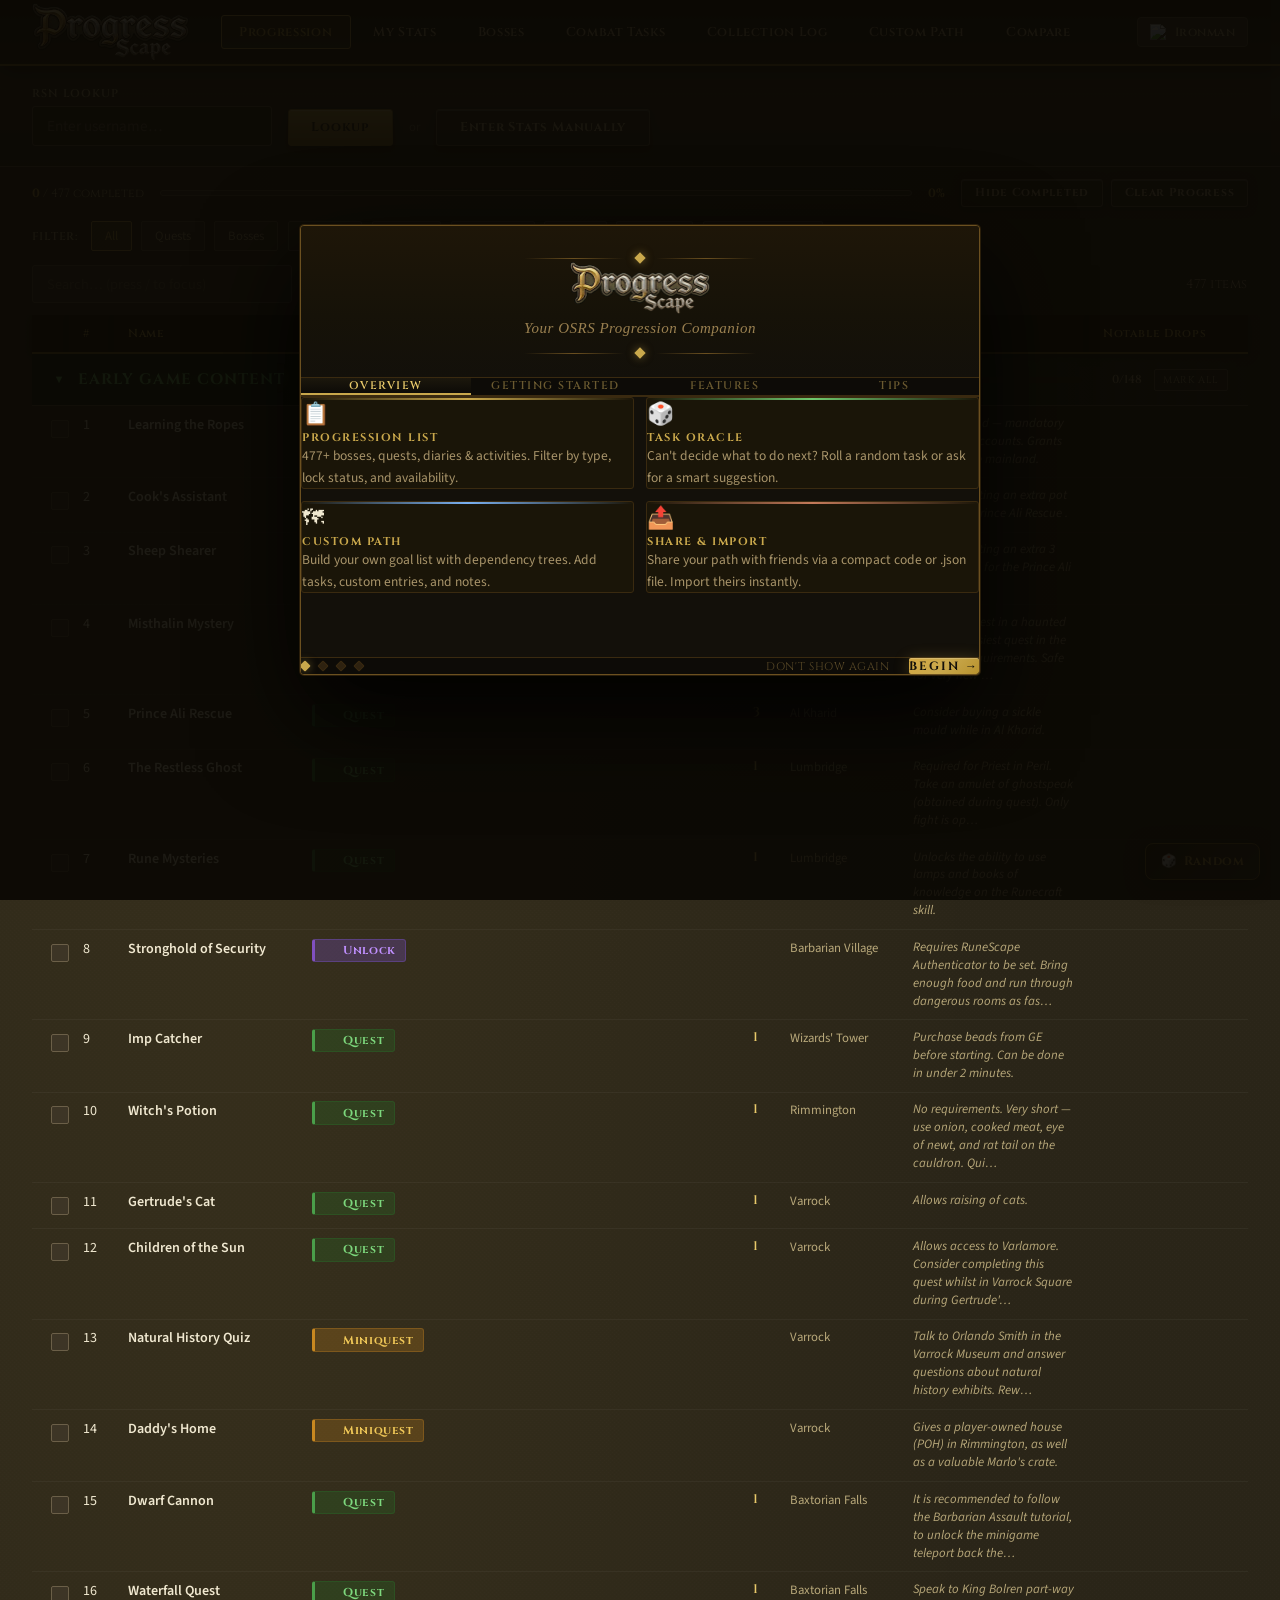
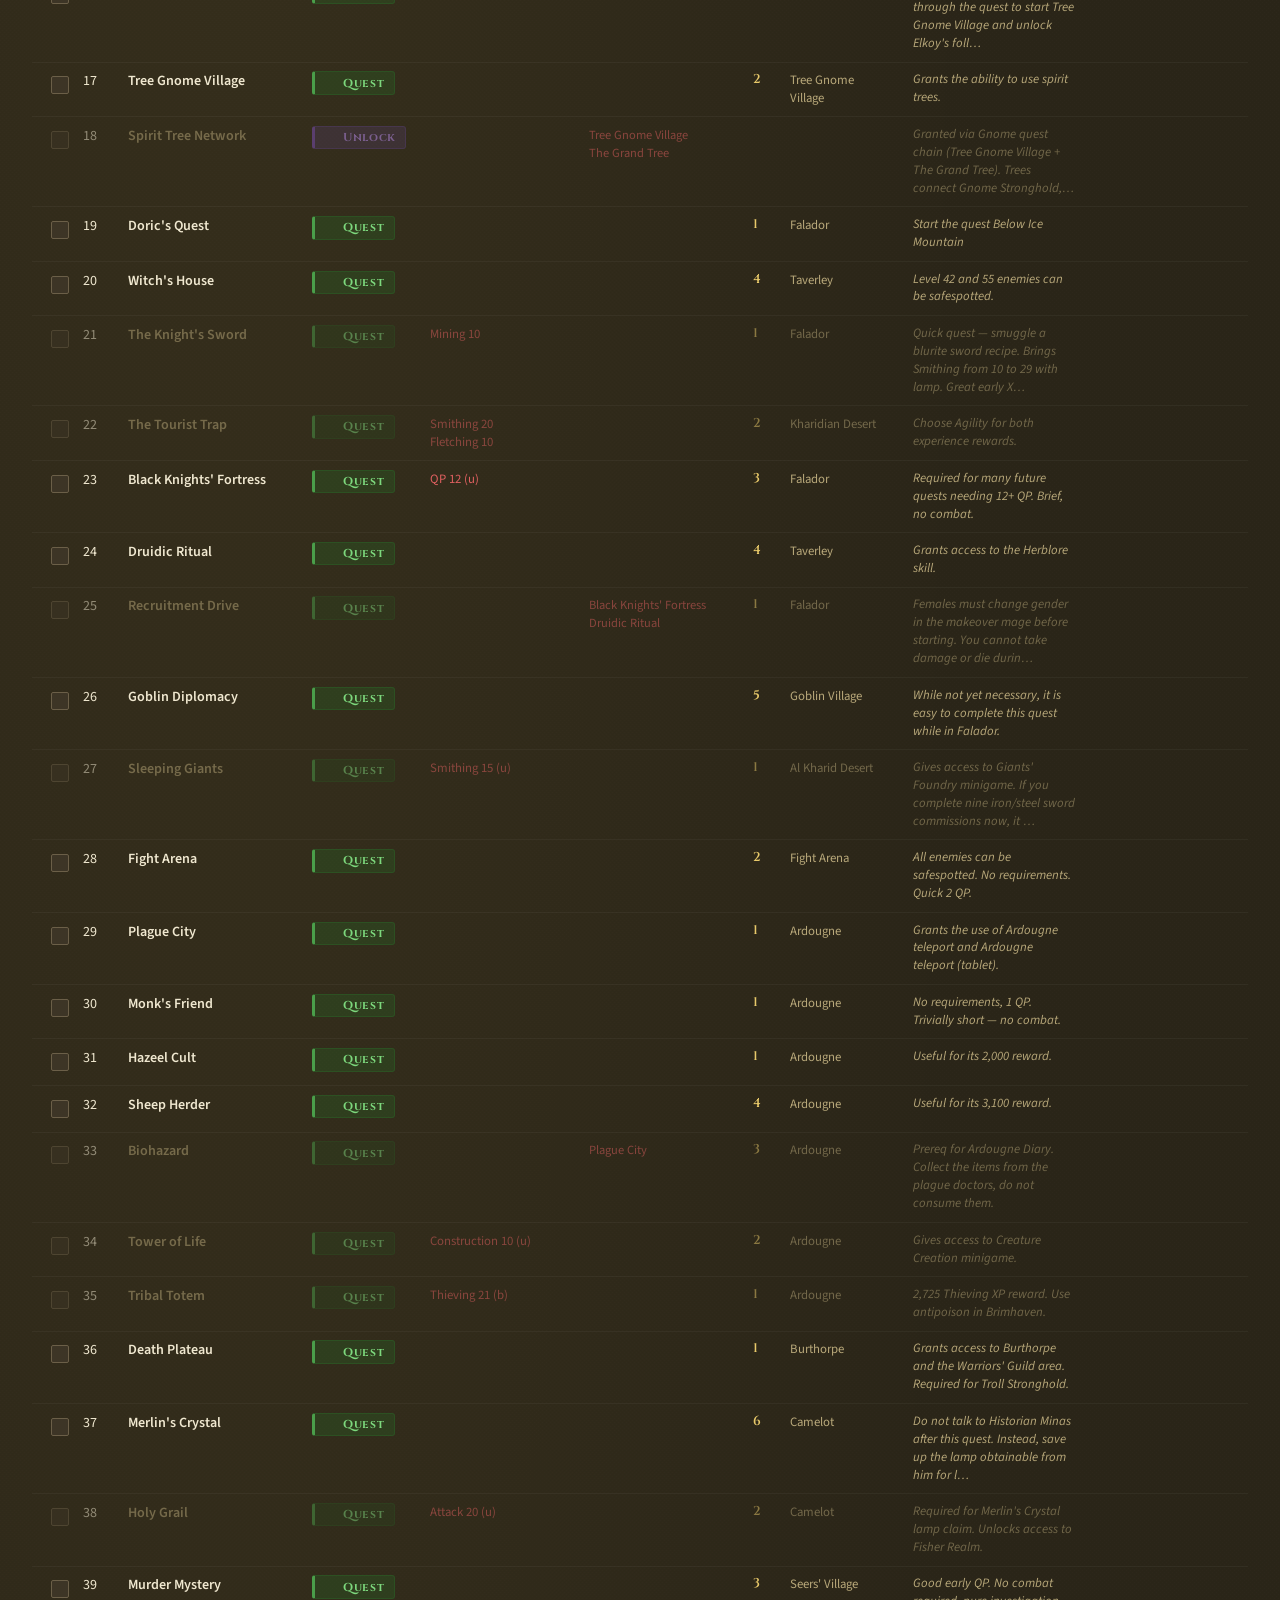
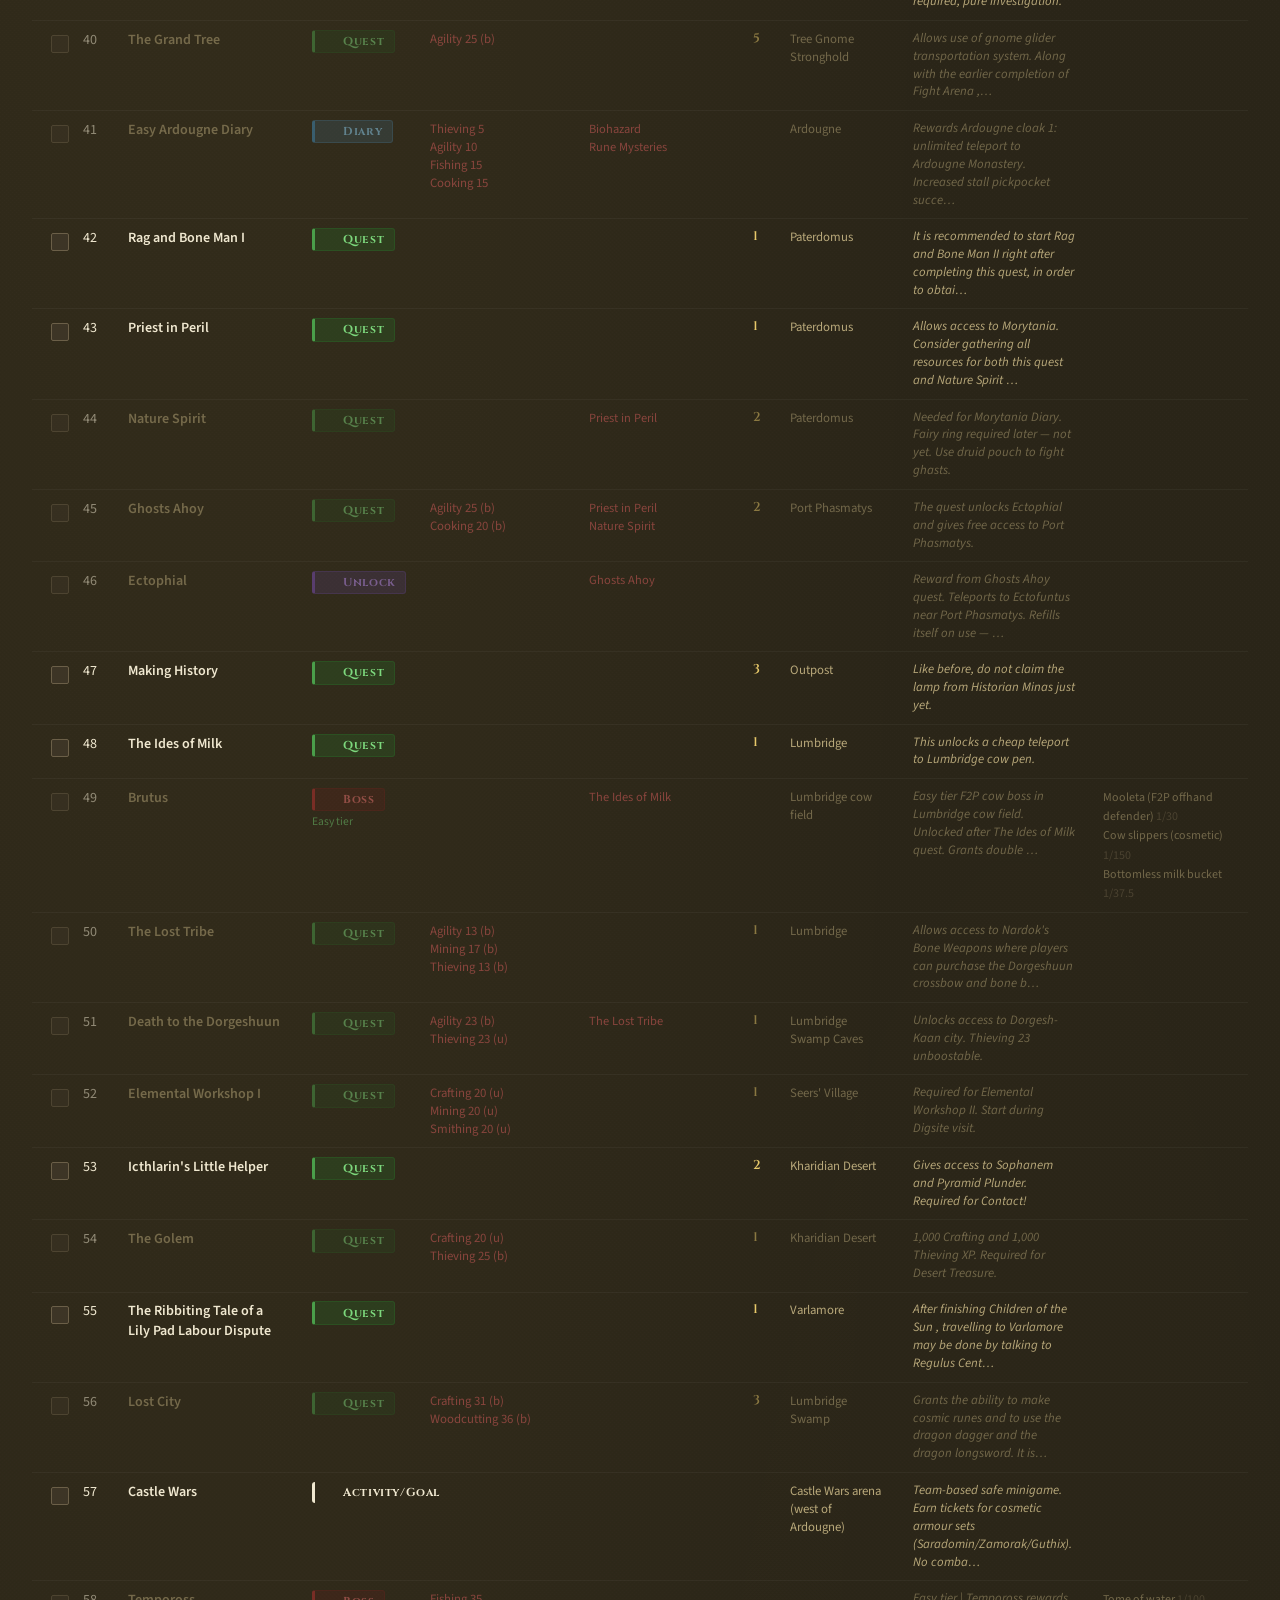
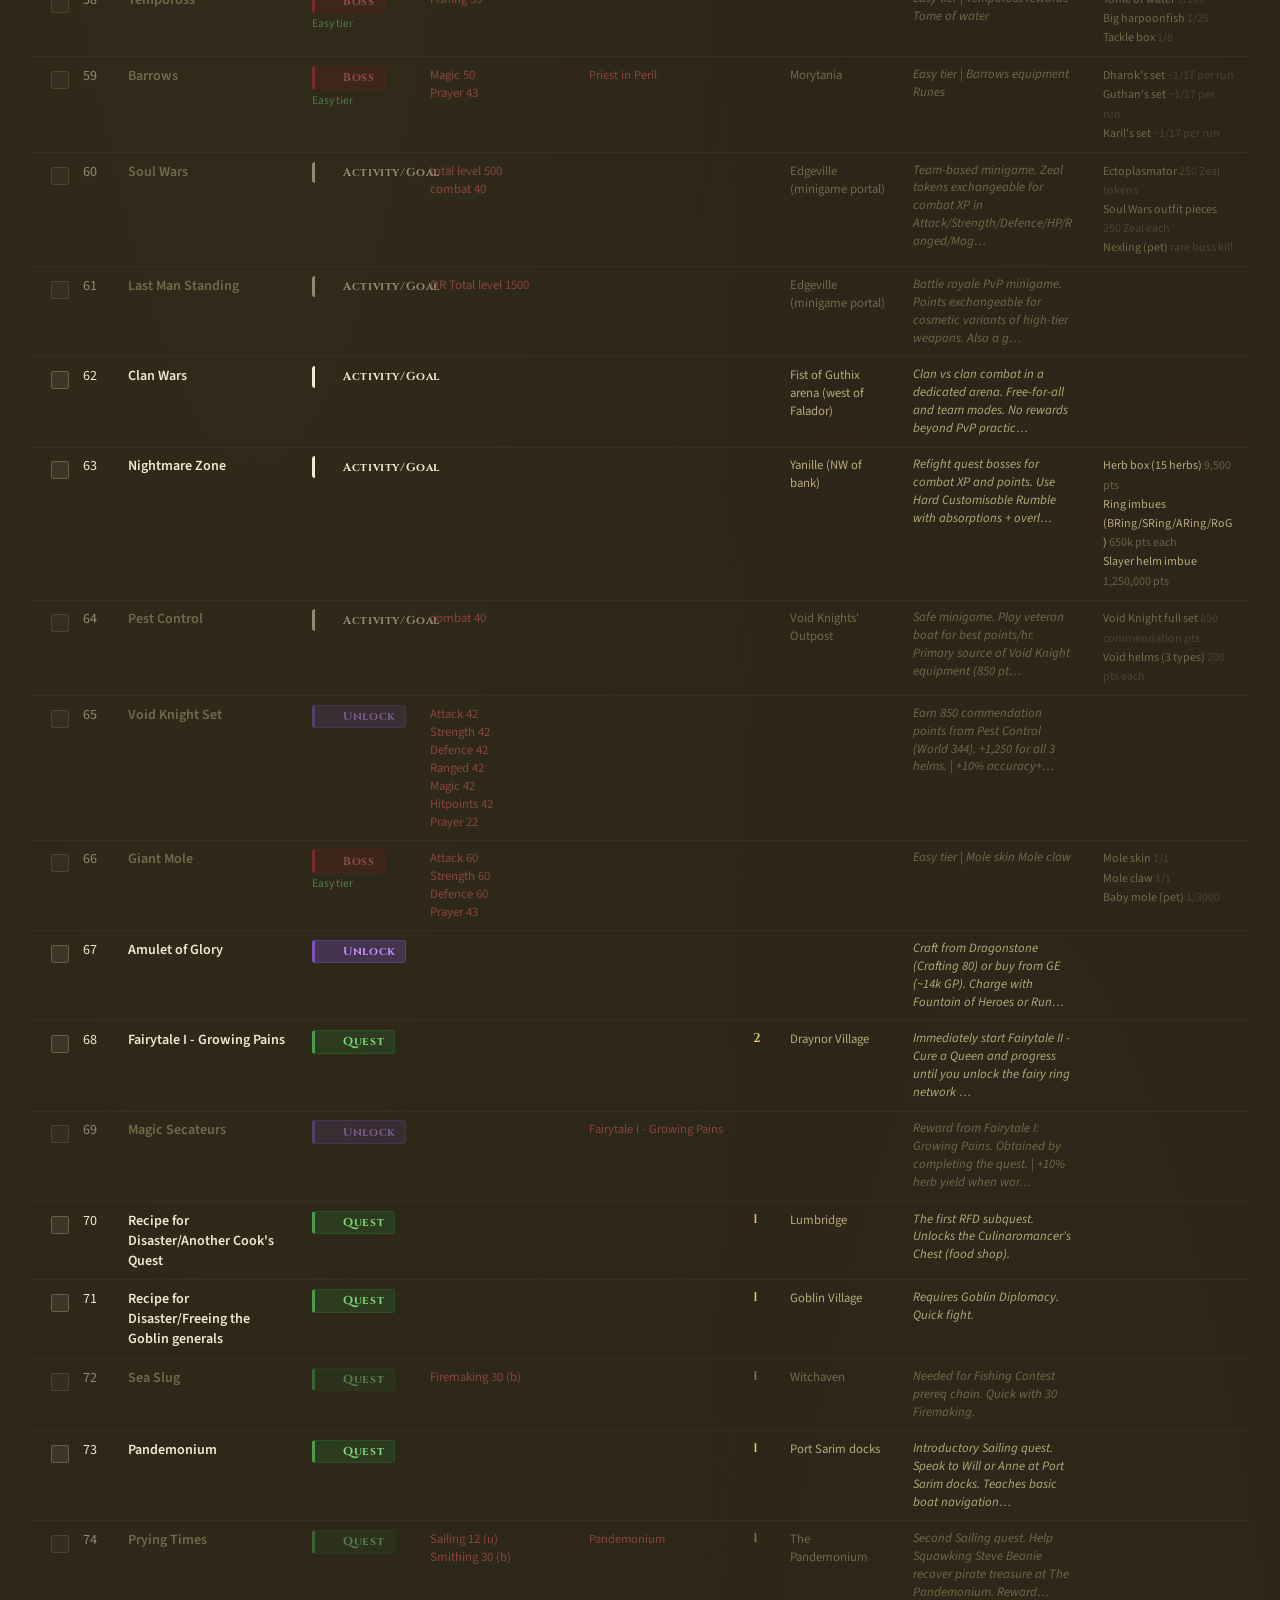
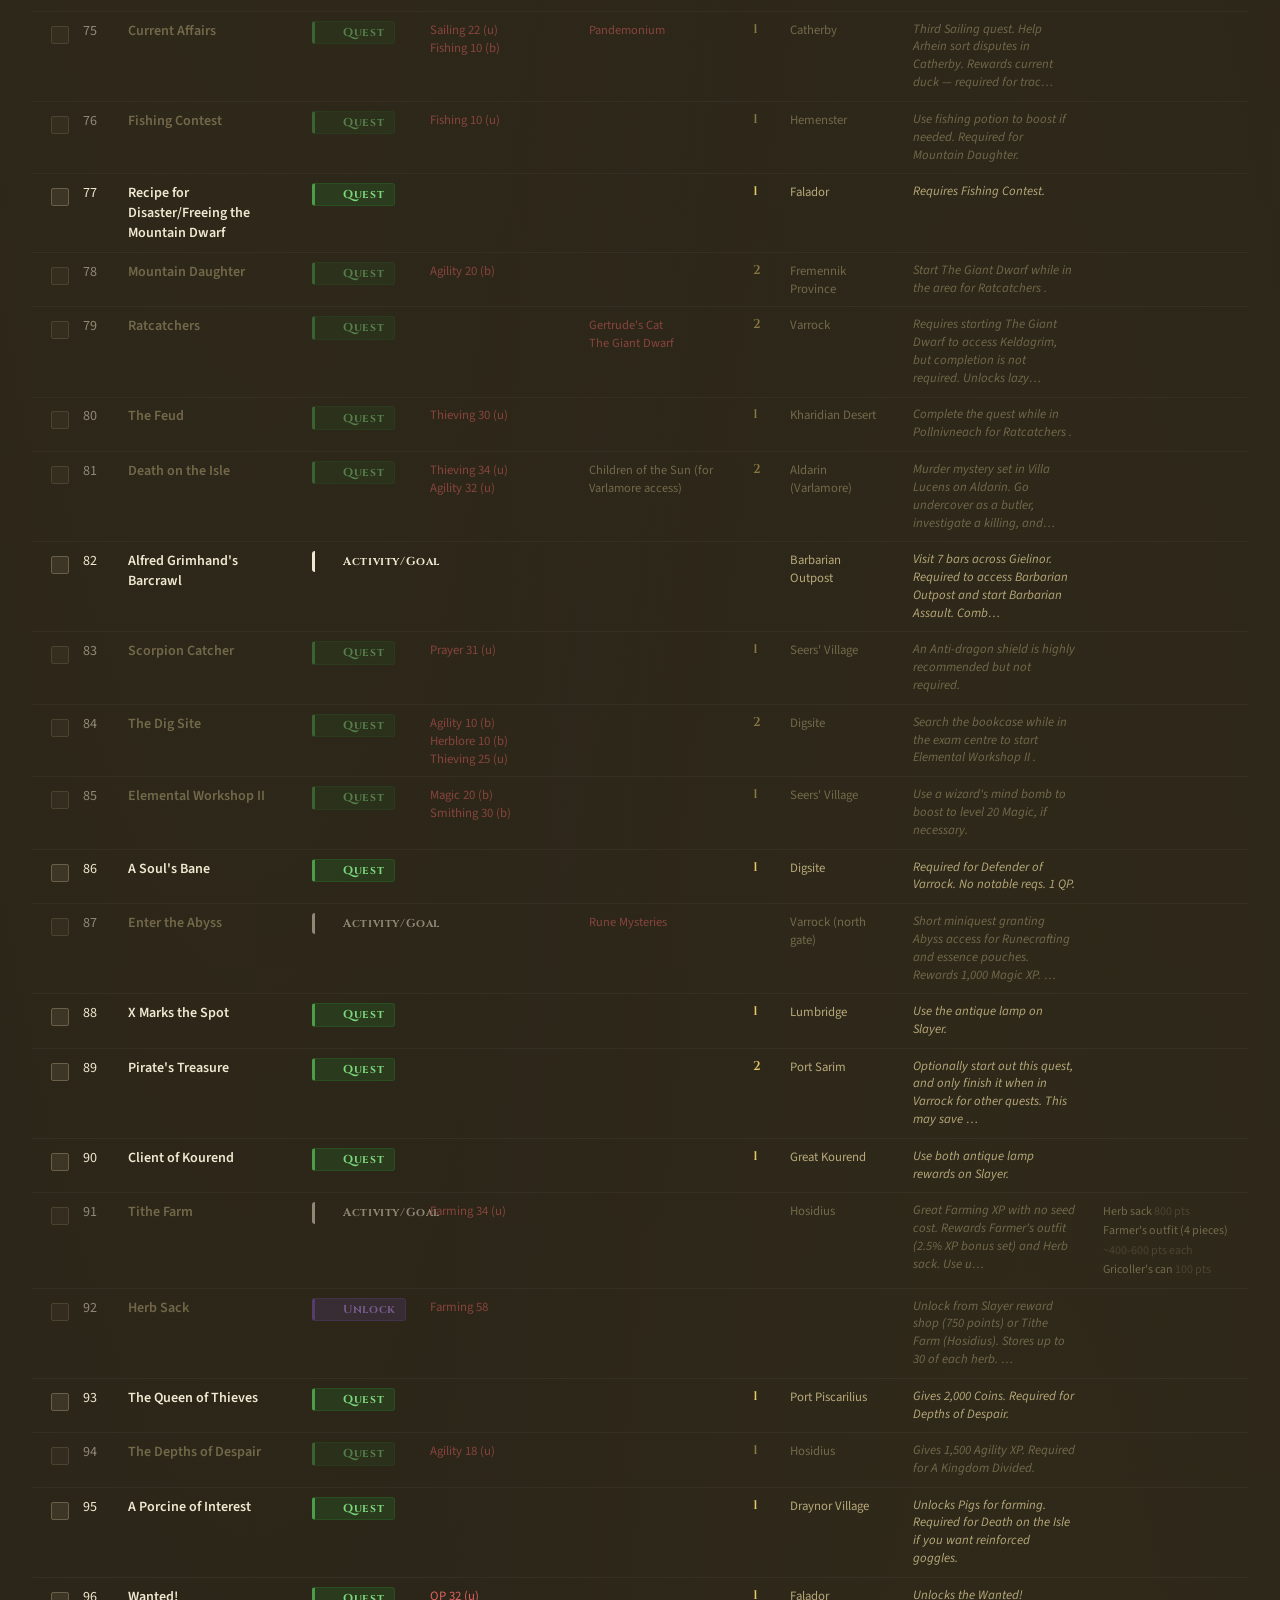
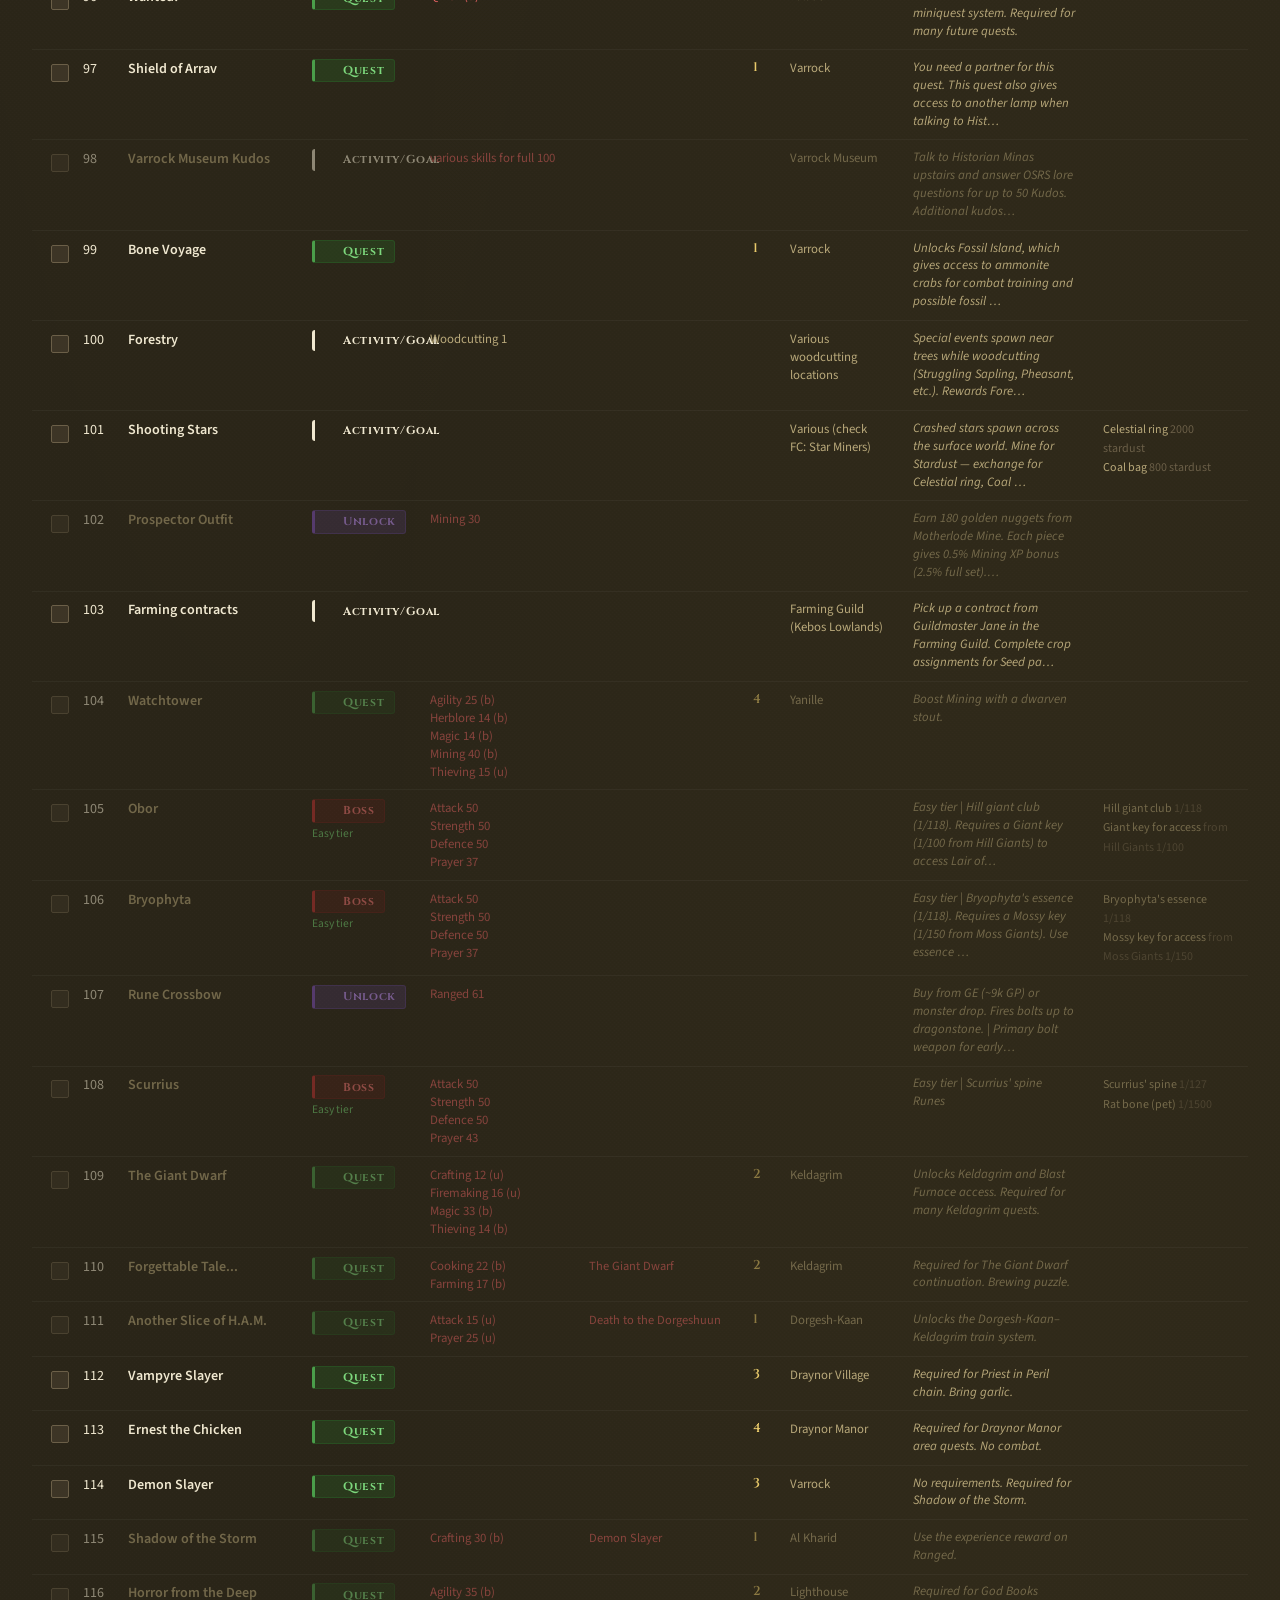
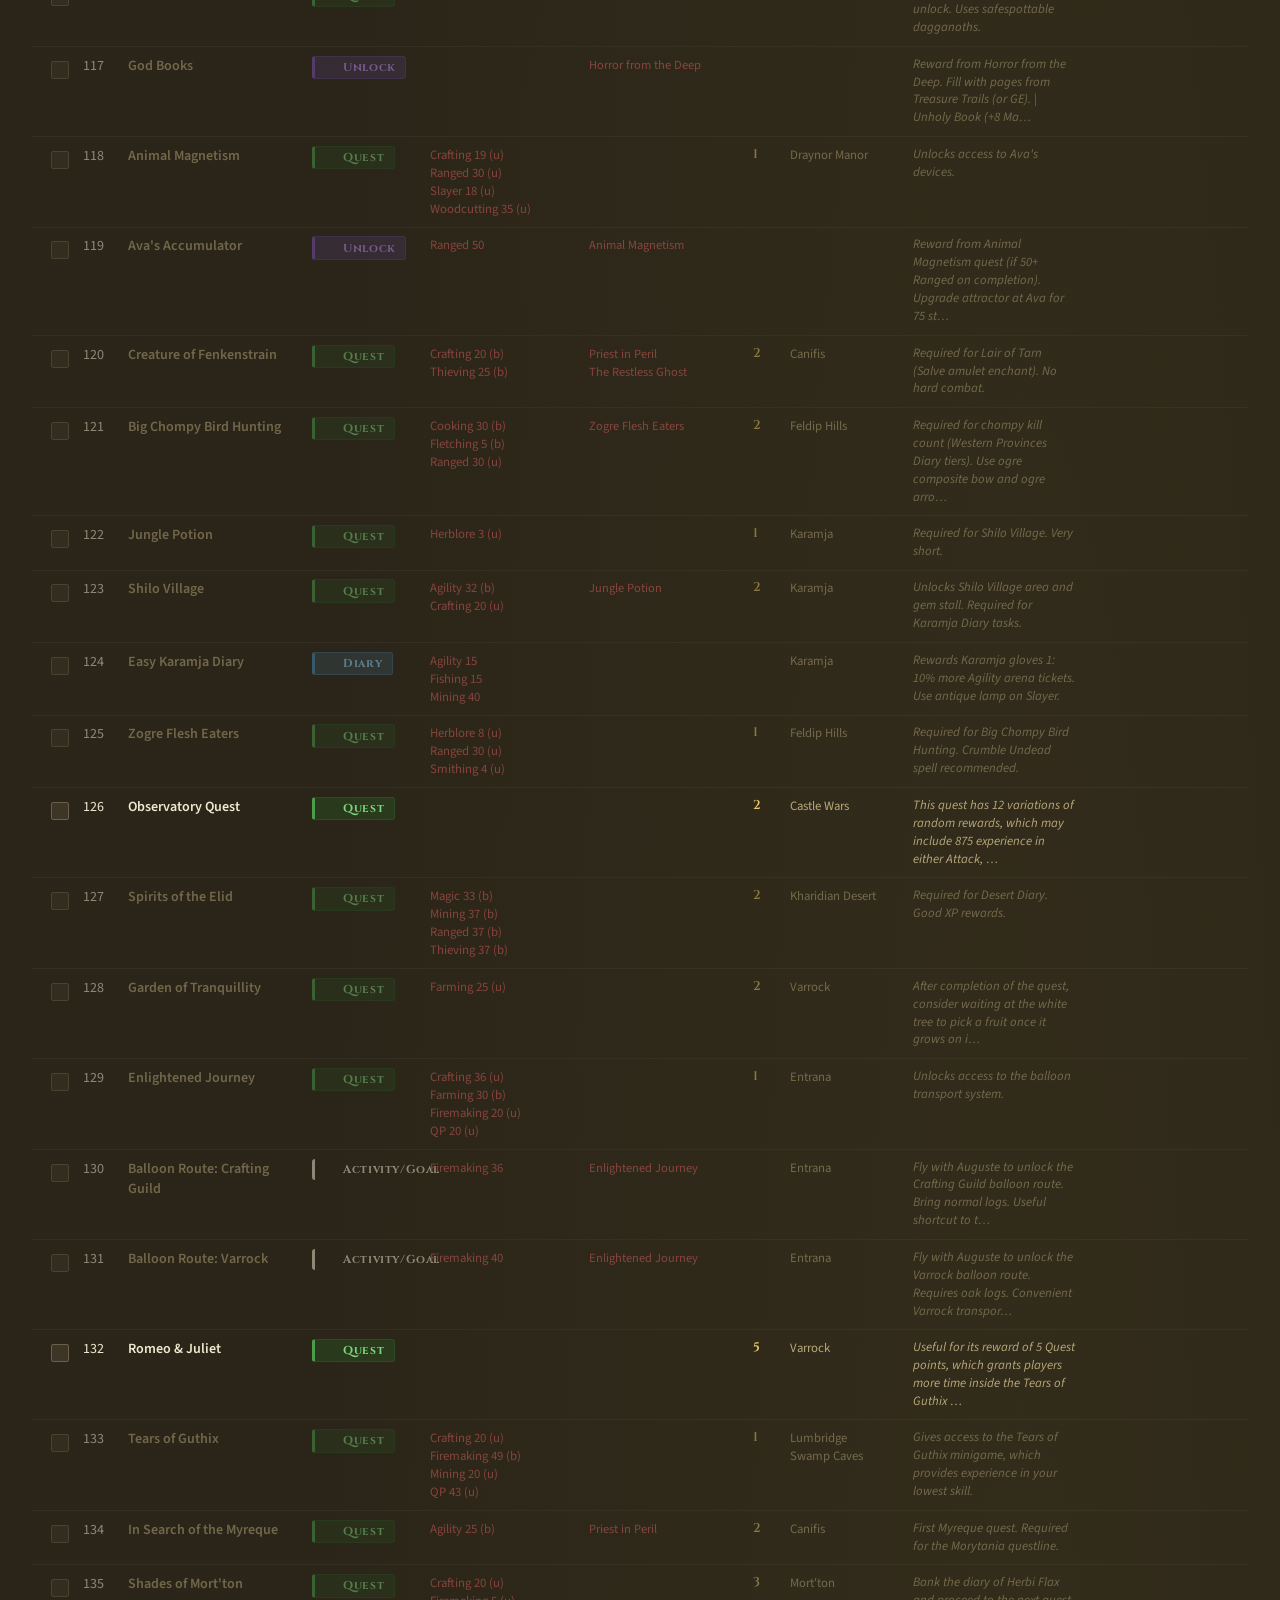
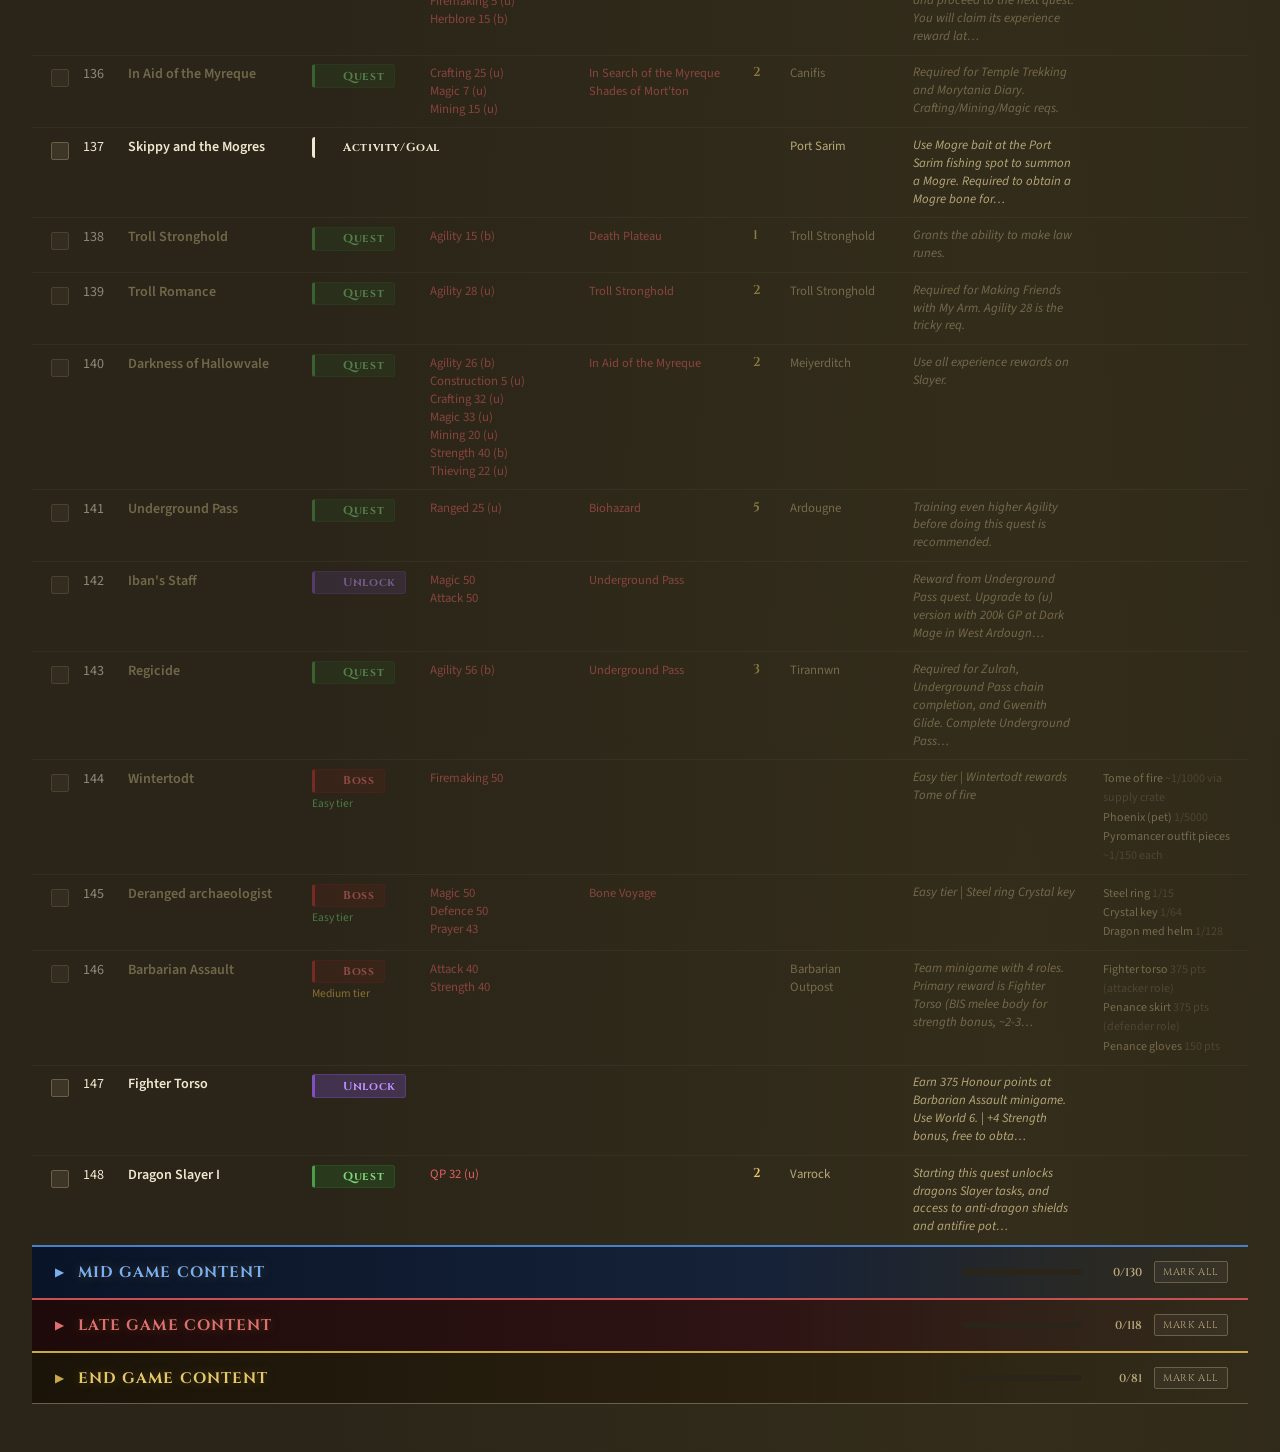
==== index.html @ 2a6a1198 "Add files via upload" ====
<!DOCTYPE html>
<html lang="en">
<head>
<meta charset="UTF-8">
<meta name="viewport" content="width=device-width, initial-scale=1.0">

<!-- ===== SEO ===== -->
<title>ProgressScape — Free OSRS Progression Tracker | Quests, Bosses &amp; Diaries</title>
<meta name="description" content="Track your Old School RuneScape account through quests, bosses, achievement diaries and collection log. Free OSRS tracker with live GE prices, skill requirements and group comparison.">
<meta name="keywords" content="OSRS tracker, Old School RuneScape progression, OSRS quest tracker, OSRS boss tracker, OSRS diary tracker, OSRS collection log, OSRS account progress, RuneScape tracker, OSRS skill requirements, OSRS goal planner">
<link rel="canonical" href="https://progressscape.net/">

<!-- ===== OPEN GRAPH (Discord, Reddit, Facebook) ===== -->
<meta property="og:type"         content="website">
<meta property="og:url"          content="https://progressscape.net/">
<meta property="og:title"        content="ProgressScape — Free OSRS Progression Tracker">
<meta property="og:description"  content="Track your Old School RuneScape account through quests, bosses, achievement diaries and collection log. Free OSRS tracker with live GE prices and group comparison.">
<meta property="og:image"        content="https://progressscape.net/og-image.png">
<meta property="og:image:width"  content="1200">
<meta property="og:image:height" content="630">
<meta property="og:image:alt"    content="ProgressScape — OSRS Progression Tracker">
<meta property="og:site_name"    content="ProgressScape">
<meta property="og:locale"       content="en_GB">

<!-- ===== TWITTER CARD ===== -->
<meta name="twitter:card"        content="summary_large_image">
<meta name="twitter:title"       content="ProgressScape — Free OSRS Progression Tracker">
<meta name="twitter:description" content="Track your Old School RuneScape account through quests, bosses, achievement diaries and collection log. Free OSRS tracker with live GE prices and group comparison.">
<meta name="twitter:image"       content="https://progressscape.net/og-image.png">
<meta name="twitter:image:alt"   content="ProgressScape — OSRS Progression Tracker">

<link rel="preconnect" href="https://fonts.googleapis.com">
<link href="https://fonts.googleapis.com/css2?family=MedievalSharp&family=Cinzel:wght@400;600;700&family=IM+Fell+English:ital@0;1&family=Source+Sans+3:wght@300;400;600&display=swap" rel="stylesheet">
<style>
:root {
    --gold: #c8a84b;
    --gold-light: #e8c96a;
    --gold-dark: #8a6e2a;
    --stone: #2a2518;
    --stone-mid: #3d3526;
    --stone-light: #524839;
    --stone-lighter: #6b5f48;
    --parchment: #f0e8d0;
    --parchment-dark: #d4c89a;
    --red: #8b2020;
    --red-light: #c43030;
    --green: #2a6b2a;
    --green-light: #3d9e3d;
    --blue: #1a3a6b;
    --blue-light: #2a5aa0;
    --text-light: #f0e8d0;
    --text-muted: #b8a87a;
    --shadow: rgba(0,0,0,0.6);
  }

  * { box-sizing: border-box; margin: 0; padding: 0; }
  html, body { overflow-x: hidden; max-width: 100vw; }

  body {
    background-color: var(--stone);
    background-image:
      radial-gradient(ellipse at 20% 0%, rgba(200,168,75,0.08) 0%, transparent 50%),
      radial-gradient(ellipse at 80% 100%, rgba(200,168,75,0.06) 0%, transparent 50%),
      url("data:image/svg+xml,%3Csvg xmlns='http://www.w3.org/2000/svg' width='4' height='4'%3E%3Crect width='4' height='4' fill='%232a2518'/%3E%3Crect x='0' y='0' width='1' height='1' fill='%2330291d' opacity='0.5'/%3E%3Crect x='2' y='2' width='1' height='1' fill='%2330291d' opacity='0.5'/%3E%3C/svg%3E");
    color: var(--text-light);
    font-family: 'Source Sans 3', sans-serif;
    min-height: 100vh;
  }

  /* ===== HEADER ===== */
  header {
    background: linear-gradient(180deg, #1a1408 0%, var(--stone) 100%);
    border-bottom: 2px solid var(--gold-dark);
    padding: 0 2rem;
    position: sticky;
    top: 0;
    z-index: 100;
    box-shadow: 0 4px 20px rgba(0,0,0,0.8);
  }

  .header-inner {
    max-width: 1400px;
    margin: 0 auto;
    display: flex;
    align-items: center;
    gap: 2rem;
    height: 64px;
  }

  .site-title {
    font-family: 'Cinzel', serif;
    font-size: 1.4rem;
    font-weight: 700;
    color: var(--gold);
    letter-spacing: 0.05em;
    text-shadow: 0 0 20px rgba(200,168,75,0.4);
    white-space: nowrap;
  }

  .site-title-img {
    height: 58px;
    width: auto;
    display: block;
    object-fit: contain;
    flex-shrink: 0;
  }

  .site-title span {
    color: var(--gold-light);
  }

  nav {
    display: flex;
    gap: 0.25rem;
    flex: 1;
  }

  .nav-btn {
    background: none;
    border: 1px solid transparent;
    color: var(--text-muted);
    font-family: 'Cinzel', serif;
    font-size: 0.8rem;
    font-weight: 600;
    letter-spacing: 0.05em;
    padding: 0.45rem 1.1rem;
    cursor: pointer;
    border-radius: 3px;
    transition: all 0.2s;
  }

  .nav-btn:hover {
    color: var(--gold-light);
    border-color: var(--gold-dark);
    background: rgba(200,168,75,0.08);
  }

  .nav-btn.active {
    color: var(--gold);
    border-color: var(--gold);
    background: rgba(200,168,75,0.12);
  }

  /* ===== PAGES ===== */
  .page { display: none; }
  .page.active { display: block; }

  /* ===== LOOKUP BAR ===== */
  .lookup-bar {
    background: linear-gradient(180deg, var(--stone-mid) 0%, var(--stone) 100%);
    border-bottom: 1px solid var(--stone-lighter);
    padding: 1.25rem 2rem;
  }

  .lookup-inner {
    max-width: 1400px;
    margin: 0 auto;
    display: flex;
    gap: 1rem;
    align-items: flex-end;
    flex-wrap: wrap;
  }

  .lookup-group {
    display: flex;
    flex-direction: column;
    gap: 0.3rem;
  }

  .lookup-group label {
    font-family: 'Cinzel', serif;
    font-size: 0.7rem;
    font-weight: 600;
    color: var(--text-muted);
    letter-spacing: 0.08em;
    text-transform: uppercase;
  }

  .lookup-group input {
    background: var(--stone);
    border: 1px solid var(--stone-lighter);
    border-radius: 3px;
    color: var(--text-light);
    font-family: 'Source Sans 3', sans-serif;
    font-size: 0.95rem;
    padding: 0.5rem 0.85rem;
    width: 240px;
    transition: border-color 0.2s;
    outline: none;
  }

  .lookup-group input:focus {
    border-color: var(--gold-dark);
  }

  .lookup-group input::placeholder {
    color: var(--stone-lighter);
  }

  .btn {
    background: linear-gradient(180deg, var(--gold) 0%, var(--gold-dark) 100%);
    border: 1px solid var(--gold-dark);
    border-radius: 3px;
    color: var(--stone);
    font-family: 'Cinzel', serif;
    font-size: 0.8rem;
    font-weight: 700;
    letter-spacing: 0.06em;
    padding: 0.55rem 1.4rem;
    cursor: pointer;
    transition: all 0.15s;
    white-space: nowrap;
    box-shadow: 0 2px 8px rgba(0,0,0,0.4), inset 0 1px 0 rgba(255,255,255,0.2);
  }

  .btn:hover {
    background: linear-gradient(180deg, var(--gold-light) 0%, var(--gold) 100%);
    box-shadow: 0 3px 12px rgba(200,168,75,0.3), inset 0 1px 0 rgba(255,255,255,0.3);
    transform: translateY(-1px);
  }

  .btn:active { transform: translateY(0); }

  .btn-ghost {
    background: transparent;
    border: 1px solid var(--stone-lighter);
    color: var(--text-muted);
  }

  .btn-ghost:hover {
    background: rgba(200,168,75,0.08);
    border-color: var(--gold-dark);
    color: var(--gold-light);
    box-shadow: none;
    transform: none;
  }

  .lookup-sep {
    color: var(--stone-lighter);
    font-size: 0.8rem;
    padding-bottom: 0.6rem;
    align-self: flex-end;
  }

  /* ===== FILTERS ===== */
  .filters-bar {
    max-width: 1400px;
    margin: 0 auto;
    padding: 0.9rem 2rem;
    display: flex;
    gap: 0.6rem;
    flex-wrap: wrap;
    align-items: center;
  }

  .filter-label {
    font-family: 'Cinzel', serif;
    font-size: 0.7rem;
    font-weight: 600;
    color: var(--text-muted);
    letter-spacing: 0.08em;
    text-transform: uppercase;
    margin-right: 0.2rem;
  }

  .chip {
    background: var(--stone-mid);
    border: 1px solid var(--stone-lighter);
    border-radius: 2px;
    color: var(--text-muted);
    font-family: 'Source Sans 3', sans-serif;
    font-size: 0.8rem;
    padding: 0.3rem 0.8rem;
    cursor: pointer;
    transition: all 0.15s;
  }

  .chip:hover { border-color: var(--gold-dark); color: var(--gold-light); }

  .chip.active {
    background: rgba(200,168,75,0.15);
    border-color: var(--gold);
    color: var(--gold);
  }

  .chip.type-quest.active { background: rgba(42,107,42,0.2); border-color: var(--green-light); color: #6fc96f; }
  .chip.type-boss.active { background: rgba(139,32,32,0.2); border-color: var(--red-light); color: #e06060; }
  .chip.type-activity.active { background: rgba(26,58,107,0.2); border-color: var(--blue-light); color: #7ab0f0; }
  .chip.type-unlock.active { background: rgba(120,80,200,0.2); border-color: #8a50c8; color: #b080f0; }
  .chip.type-miniquest.active { background: rgba(180,120,30,0.2); border-color: #c89030; color: #e8b848; }

  /* ===== SEARCH ===== */
  .search-row {
    max-width: 1400px;
    margin: 0 auto;
    padding: 0 2rem 0.75rem;
    display: flex;
    gap: 0.75rem;
    align-items: center;
  }

  .search-input {
    background: var(--stone-mid);
    border: 1px solid var(--stone-lighter);
    border-radius: 3px;
    color: var(--text-light);
    font-family: 'Source Sans 3', sans-serif;
    font-size: 0.9rem;
    padding: 0.45rem 0.85rem;
    width: 260px;
    outline: none;
    transition: border-color 0.2s;
  }

  .search-input:focus { border-color: var(--gold-dark); }
  .search-input::placeholder { color: var(--stone-lighter); }

  .results-count {
    color: var(--text-muted);
    font-size: 0.8rem;
    margin-left: auto;
    font-family: 'Cinzel', serif;
    letter-spacing: 0.04em;
  }

  /* ===== STATUS MESSAGE ===== */
  .status-msg {
    max-width: 1400px;
    margin: 0 auto;
    padding: 0 2rem 0.75rem;
  }

  .status-inner {
    background: rgba(200,168,75,0.08);
    border: 1px solid var(--gold-dark);
    border-radius: 3px;
    padding: 0.6rem 1rem;
    font-size: 0.85rem;
    color: var(--gold-light);
    display: flex;
    align-items: center;
    gap: 0.5rem;
  }

  .status-inner.error { background: rgba(139,32,32,0.15); border-color: var(--red-light); color: #e08080; }
  .status-inner.success { background: rgba(42,107,42,0.15); border-color: var(--green-light); color: #80d080; }

  /* ===== TABLE ===== */
  .table-wrap {
    max-width: 1400px;
    margin: 0 auto;
    padding: 0 0 3rem;
  }
  .table-scroll {
    overflow-x: auto;
    padding: 0 2rem;
  }
  thead th {
    background: #1a1408;
    border-bottom: 2px solid var(--gold-dark);
    box-shadow: 0 2px 8px rgba(0,0,0,0.6);
    color: var(--gold);
    font-family: 'Cinzel', serif;
    font-size: 0.72rem;
    font-weight: 600;
    letter-spacing: 0.08em;
    padding: 0.7rem 0.85rem;
    text-align: left;
    white-space: nowrap;
  }
  /* Fixed column widths prevent shifting on accordion expand/collapse */
  #main-table { table-layout: fixed; width: 100%; min-width: 1100px; }
  #main-table th:nth-child(1)  { width: 36px; }
  #main-table th:nth-child(2)  { width: 44px; }
  #main-table th:nth-child(3)  { width: 180px; }
  #main-table th:nth-child(4)  { width: 115px; }
  #main-table th:nth-child(5)  { width: 155px; }
  #main-table th:nth-child(6)  { width: 160px; }
  #main-table th:nth-child(7)  { width: 36px; }
  #main-table th:nth-child(8)  { width: 120px; }
  #main-table th:nth-child(9)  { width: 185px; }
  #main-table th:nth-child(10) { width: 155px; }

  table {
    width: 100%;
    border-collapse: collapse;
    font-size: 0.88rem;
  }



  thead th:first-child { text-align: center; }

  tbody tr {
    border-bottom: 1px solid rgba(255,255,255,0.04);
    transition: background 0.1s;
    cursor: pointer;
  }

  tbody tr:hover { background: rgba(200,168,75,0.06); }

  tbody tr.completed {
    background: rgba(42, 107, 42, 0.18);
  }

  tbody tr.completed:hover {
    background: rgba(42, 107, 42, 0.26);
  }

  tbody tr.completed td {
    color: rgba(111, 201, 111, 0.85);
  }

  tbody tr.completed .td-name a,
  tbody tr.completed .td-name {
    color: #6fc96f;
  }

  tbody tr.completed .type-badge {
    opacity: 0.7;
  }

  tbody tr.completed .qp-badge {
    color: rgba(111, 201, 111, 0.8);
  }

  tbody tr.row-locked {
    opacity: 0.5;
  }

  tbody tr.row-achievable {
    background: rgba(42,107,42,0.08);
    border-left: 2px solid rgba(42,107,42,0.4);
  }

  tbody tr.row-achievable:hover {
    background: rgba(42,107,42,0.15);
  }

  tbody tr.row-kc-progress {
    background: rgba(40,140,200,0.08);
    border-left: 2px solid rgba(40,140,200,0.5);
  }

  tbody tr.row-kc-progress:hover {
    background: rgba(40,140,200,0.15);
  }

  tbody tr.row-kc-complete {
    background: rgba(42,107,42,0.08);
    border-left: 2px solid rgba(42,107,42,0.4);
  }

  tbody tr.row-kc-complete:hover {
    background: rgba(42,107,42,0.15);
  }

  .drops-cell {
    font-size: 0.75rem;
    color: var(--text-muted);
    max-width: 200px;
    line-height: 1.6;
    overflow: hidden;
    word-break: break-word;
  }

  tbody tr.row-locked .td-name,
  tbody tr.row-locked .td-name a {
    color: var(--text-muted);
  }

  td {
    padding: 0.55rem 0.85rem;
    vertical-align: top;
    color: var(--text-light);
  }

  td:first-child {
    text-align: center;
    color: var(--text-muted);
    font-size: 0.78rem;
    font-family: 'Cinzel', serif;
    font-weight: 600;
  }

  .td-name {
    font-weight: 600;
    color: var(--parchment);
  }

  .td-name a {
    color: inherit;
    text-decoration: none;
  }

  .td-name a:hover { color: var(--gold-light); text-decoration: underline; }

  .type-badge {
    display: inline-block;
    border-radius: 3px;
    font-size: 0.72rem;
    font-family: 'Cinzel', serif;
    font-weight: 700;
    letter-spacing: 0.05em;
    padding: 0.2rem 0.6rem;
    white-space: nowrap;
    border-left-width: 3px !important;
    border-left-style: solid !important;
  }

  .badge-Quest      { background: rgba(42,107,42,0.3);    color: #7dd87d; border: 1px solid rgba(42,107,42,0.4);    border-left-color: #4a9e4a !important; }
  .badge-Boss       { background: rgba(139,32,32,0.3);    color: #f07070; border: 1px solid rgba(139,32,32,0.4);   border-left-color: #c03030 !important; }
  .badge-Activity\/Goal, .badge-Activity { background: rgba(26,58,107,0.3); color: #8abcf8; border: 1px solid rgba(26,58,107,0.4); border-left-color: #3a6ab8 !important; }
  .badge-Unlock     { background: rgba(120,80,200,0.3);   color: #c090ff; border: 1px solid rgba(120,80,200,0.4);  border-left-color: #8050c0 !important; }
  .badge-Miniquest  { background: rgba(180,120,30,0.3);   color: #f0c858; border: 1px solid rgba(180,120,30,0.4);  border-left-color: #c88820 !important; }
  .badge-Diary      { background: rgba(80,150,200,0.3);   color: #90d8ff; border: 1px solid rgba(80,150,200,0.4);  border-left-color: #4090c0 !important; }
  .chip.type-diary.active { background: rgba(80,150,200,0.2); border-color: #60a8d8; color: #80c8f0; }

  .boss-tier {
    font-size: 0.72rem;
    color: var(--text-muted);
    white-space: nowrap;
  }

  .tier-easy { color: #6fc96f; }
  .tier-medium { color: #e8b848; }
  .tier-hard { color: #e09030; }
  .tier-elite { color: #e06060; }
  .tier-master { color: #c050c0; }
  .tier-grandmaster { color: #ff4040; text-shadow: 0 0 8px rgba(255,64,64,0.5); }

  .skill-req {
    font-size: 0.8rem;
    color: var(--text-muted);
    max-width: 260px;
    word-break: break-word;
    overflow-wrap: break-word;
  }

  .req-unmet { color: #e06060; }

  .info-cell {
    font-size: 0.8rem;
    color: var(--text-muted);
    font-style: italic;
    line-height: 1.4;
    overflow: hidden;
    word-break: break-word;
    overflow-wrap: break-word;
  }

  /* Mobile detail sub-line — hidden on desktop, shown in mobile media query */
  .card-detail { display: none; }

  .qp-badge {
    color: var(--gold-light);
    font-family: 'Cinzel', serif;
    font-size: 0.8rem;
    font-weight: 600;
  }

  .location-cell {
    font-size: 0.8rem;
    color: var(--text-muted);
    word-break: break-word;
  }

  /* completed checkbox */
  .check-cell {
    width: 28px;
    height: 28px;
    display: flex;
    align-items: center;
    justify-content: center;
  }

  .check-box {
    width: 18px;
    height: 18px;
    border: 1px solid var(--stone-lighter);
    border-radius: 2px;
    background: var(--stone-mid);
    cursor: pointer;
    display: flex;
    align-items: center;
    justify-content: center;
    transition: all 0.15s;
    flex-shrink: 0;
  }

  .check-box:hover { border-color: var(--gold-dark); }
  .check-box.checked { background: var(--green); border-color: var(--green-light); }
  .check-box.checked::after { content: '✓'; color: #6fc96f; font-size: 11px; line-height: 1; }

  /* ===== PROGRESS BAR ===== */
  .progress-bar-wrap {
    max-width: 1400px;
    margin: 0 auto;
    padding: 0.75rem 2rem 0;
    display: flex;
    align-items: center;
    gap: 1rem;
  }

  .progress-track {
    flex: 1;
    height: 6px;
    background: var(--stone-mid);
    border-radius: 3px;
    overflow: hidden;
    border: 1px solid var(--stone-lighter);
  }

  .progress-fill {
    height: 100%;
    background: linear-gradient(90deg, var(--gold-dark), var(--gold));
    border-radius: 3px;
    transition: width 0.4s ease;
  }

  .progress-label {
    font-family: 'Cinzel', serif;
    font-size: 0.75rem;
    color: var(--text-muted);
    white-space: nowrap;
  }

  .progress-label strong { color: var(--gold); }

  /* ===== DETAIL PANEL ===== */
  .detail-overlay {
    display: none;
    position: fixed;
    inset: 0;
    background: rgba(0,0,0,0.7);
    z-index: 200;
    backdrop-filter: blur(3px);
  }

  .detail-overlay.open { display: flex; align-items: center; justify-content: center; }

  .detail-panel {
    background: var(--stone-mid);
    border: 1px solid var(--gold-dark);
    border-radius: 4px;
    box-shadow: 0 20px 60px rgba(0,0,0,0.8), inset 0 1px 0 rgba(200,168,75,0.1);
    max-width: 560px;
    width: 90%;
    max-height: 80vh;
    overflow-y: auto;
    position: relative;
  }

  .detail-header {
    background: linear-gradient(180deg, var(--stone-light) 0%, var(--stone-mid) 100%);
    border-bottom: 1px solid var(--gold-dark);
    padding: 1.25rem 1.5rem;
    display: flex;
    align-items: flex-start;
    justify-content: space-between;
    gap: 1rem;
    position: sticky;
    top: 0;
  }

  .detail-title {
    font-family: 'Cinzel', serif;
    font-size: 1.1rem;
    font-weight: 700;
    color: var(--gold-light);
  }

  .detail-close {
    background: none;
    border: none;
    color: var(--text-muted);
    cursor: pointer;
    font-size: 1.2rem;
    line-height: 1;
    padding: 0.1rem;
    transition: color 0.15s;
  }

  .detail-close:hover { color: var(--gold); }

  .detail-body { padding: 1.25rem 1.5rem; }

  .detail-row {
    display: flex;
    gap: 0.75rem;
    margin-bottom: 0.85rem;
    align-items: flex-start;
  }

  .detail-row-label {
    font-family: 'Cinzel', serif;
    font-size: 0.7rem;
    font-weight: 600;
    letter-spacing: 0.08em;
    color: var(--text-muted);
    text-transform: uppercase;
    width: 110px;
    flex-shrink: 0;
    padding-top: 0.05rem;
  }

  .detail-row-val {
    font-size: 0.88rem;
    color: var(--text-light);
    line-height: 1.5;
    flex: 1;
  }

  .detail-divider {
    border: none;
    border-top: 1px solid var(--stone-lighter);
    margin: 1rem 0;
  }

  .detail-actions {
    display: flex;
    gap: 0.75rem;
    padding: 1rem 1.5rem 1.25rem;
    border-top: 1px solid var(--stone-lighter);
    flex-wrap: wrap;
  }

  .detail-actions .btn {
    flex: 1;
    min-width: 0;
    text-align: center;
    white-space: nowrap;
    overflow: hidden;
    text-overflow: ellipsis;
  }

  @media (max-width: 768px) {
    .detail-panel {
      width: 95%;
      max-height: 85vh;
    }
    .detail-header {
      padding: 1rem 1.1rem;
    }
    .detail-body {
      padding: 1rem 1.1rem;
    }
    .detail-actions {
      padding: 0.75rem 1.1rem 1rem;
    }
    .detail-row-label {
      width: 90px;
      font-size: 0.65rem;
    }
  }

  /* ===== RANDOMIZER PAGE ===== */
  .randomizer-page {
    max-width: 900px;
    margin: 0 auto;
    padding: 3rem 2rem;
  }

  .randomizer-header {
    text-align: center;
    margin-bottom: 3rem;
  }

  .randomizer-header h1 {
    font-family: 'Cinzel', serif;
    font-size: 2rem;
    font-weight: 700;
    color: var(--gold);
    text-shadow: 0 0 30px rgba(200,168,75,0.3);
    margin-bottom: 0.5rem;
  }

  .randomizer-header p {
    color: var(--text-muted);
    font-size: 0.95rem;
    font-family: 'IM Fell English', serif;
    font-style: italic;
  }

  .randomizer-filters {
    display: flex;
    gap: 0.5rem;
    flex-wrap: wrap;
    justify-content: center;
    margin-bottom: 2rem;
  }

  .spin-area {
    background: var(--stone-mid);
    border: 1px solid var(--gold-dark);
    border-radius: 6px;
    padding: 2.5rem;
    text-align: center;
    min-height: 300px;
    display: flex;
    flex-direction: column;
    align-items: center;
    justify-content: center;
    position: relative;
    overflow: hidden;
    box-shadow: inset 0 0 60px rgba(0,0,0,0.4), 0 8px 30px rgba(0,0,0,0.5);
  }

  .spin-area::before {
    content: '';
    position: absolute;
    inset: 0;
    background: radial-gradient(ellipse at 50% 0%, rgba(200,168,75,0.08) 0%, transparent 60%);
    pointer-events: none;
  }

  .spin-num {
    font-family: 'Cinzel', serif;
    font-size: 0.75rem;
    letter-spacing: 0.1em;
    color: var(--text-muted);
    margin-bottom: 0.75rem;
  }

  .spin-name {
    font-family: 'Cinzel', serif;
    font-size: 1.8rem;
    font-weight: 700;
    color: var(--gold-light);
    text-shadow: 0 0 20px rgba(200,168,75,0.4);
    margin-bottom: 0.5rem;
    line-height: 1.2;
    animation: fadeIn 0.4s ease;
  }

  @keyframes fadeIn {
    from { opacity: 0; transform: translateY(12px); }
    to { opacity: 1; transform: translateY(0); }
  }

  @keyframes spinAnim {
    0% { opacity: 0.3; transform: translateY(-8px); }
    100% { opacity: 1; transform: translateY(0); }
  }

  .spin-name.spinning {
    animation: spinAnim 0.08s ease infinite alternate;
  }

  .spin-type { margin-bottom: 1rem; }

  .spin-meta {
    display: flex;
    gap: 1.5rem;
    justify-content: center;
    flex-wrap: wrap;
    margin-bottom: 1rem;
  }

  .spin-meta-item {
    text-align: center;
  }

  .spin-meta-label {
    font-family: 'Cinzel', serif;
    font-size: 0.65rem;
    letter-spacing: 0.1em;
    color: var(--text-muted);
    text-transform: uppercase;
    display: block;
    margin-bottom: 0.15rem;
  }

  .spin-meta-val {
    font-size: 0.9rem;
    color: var(--text-light);
  }

  .spin-info {
    font-family: 'IM Fell English', serif;
    font-style: italic;
    font-size: 0.9rem;
    color: var(--text-muted);
    max-width: 500px;
    line-height: 1.5;
    margin-bottom: 0.5rem;
  }

  .spin-idle {
    font-family: 'IM Fell English', serif;
    font-style: italic;
    font-size: 1.1rem;
    color: var(--stone-lighter);
  }

  .spin-btn-row {
    display: flex;
    gap: 1rem;
    justify-content: center;
    margin-top: 2rem;
  }

  .spin-btn {
    background: linear-gradient(180deg, var(--gold) 0%, var(--gold-dark) 100%);
    border: 1px solid var(--gold-dark);
    border-radius: 4px;
    color: var(--stone);
    font-family: 'Cinzel', serif;
    font-size: 1rem;
    font-weight: 700;
    letter-spacing: 0.06em;
    padding: 0.85rem 2.5rem;
    cursor: pointer;
    transition: all 0.15s;
    box-shadow: 0 4px 16px rgba(0,0,0,0.4), inset 0 1px 0 rgba(255,255,255,0.25);
  }

  .spin-btn:hover {
    background: linear-gradient(180deg, var(--gold-light) 0%, var(--gold) 100%);
    box-shadow: 0 6px 20px rgba(200,168,75,0.35), inset 0 1px 0 rgba(255,255,255,0.3);
    transform: translateY(-2px);
  }

  .spin-btn:active { transform: translateY(0); }

  .spin-history {
    margin-top: 2.5rem;
  }

  .spin-history h3 {
    font-family: 'Cinzel', serif;
    font-size: 0.8rem;
    letter-spacing: 0.1em;
    color: var(--text-muted);
    text-transform: uppercase;
    margin-bottom: 0.75rem;
  }

  .history-list {
    display: flex;
    flex-direction: column;
    gap: 0.4rem;
  }

  .history-item {
    background: var(--stone-mid);
    border: 1px solid var(--stone-lighter);
    border-radius: 3px;
    padding: 0.5rem 0.85rem;
    display: flex;
    align-items: center;
    gap: 0.75rem;
    font-size: 0.85rem;
    color: var(--text-muted);
    transition: background 0.15s;
  }

  .history-item:hover { background: var(--stone-light); }

  .history-num {
    font-family: 'Cinzel', serif;
    font-size: 0.7rem;
    font-weight: 600;
    color: var(--stone-lighter);
    width: 24px;
  }

  .history-name {
    color: var(--parchment-dark);
    font-weight: 600;
    flex: 1;
  }

  /* ===== STATS PAGE ===== */
  .stats-page {
    max-width: 1000px;
    margin: 0 auto;
    padding: 2rem;
  }

  .stats-page h2 {
    font-family: 'Cinzel', serif;
    font-size: 1.2rem;
    color: var(--gold);
    margin-bottom: 1.5rem;
    letter-spacing: 0.05em;
  }

  .skills-grid {
    display: grid;
    grid-template-columns: repeat(3, 1fr);
    max-width: 720px;
    gap: 0.5rem;
    margin-bottom: 2rem;
  }

  .skill-input-row {
    background: var(--stone-mid);
    border: 1px solid var(--stone-lighter);
    border-radius: 3px;
    display: flex;
    align-items: center;
    padding: 0.4rem 0.75rem;
    gap: 0.6rem;
    transition: border-color 0.15s;
  }

  .skill-input-row:focus-within { border-color: var(--gold-dark); }

  .skill-icon {
    width: 20px;
    height: 20px;
    object-fit: contain;
    image-rendering: pixelated;
    flex-shrink: 0;
  }

  .skill-name-lbl {
    font-family: 'Cinzel', serif;
    font-size: 0.72rem;
    font-weight: 600;
    color: var(--text-muted);
    letter-spacing: 0.04em;
    width: 90px;
    flex-shrink: 0;
  }

  .skill-level-input {
    background: transparent;
    border: none;
    color: var(--text-light);
    font-family: 'Source Sans 3', sans-serif;
    font-size: 0.9rem;
    font-weight: 600;
    width: 40px;
    text-align: right;
    outline: none;
  }

  .skill-level-input::-webkit-inner-spin-button { opacity: 0; }

  .skill-mob-top { display: contents; }
  .skill-level-wrap { display: contents; }
  .skill-level-max { display: none; }

  .stats-actions {
    display: flex;
    gap: 0.75rem;
    margin-bottom: 1.5rem;
  }

  /* ===== SCROLLBAR ===== */
  ::-webkit-scrollbar { width: 8px; height: 8px; }
  ::-webkit-scrollbar-track { background: var(--stone); }
  ::-webkit-scrollbar-thumb { background: var(--stone-light); border-radius: 4px; }
  ::-webkit-scrollbar-thumb:hover { background: var(--stone-lighter); }

  /* ===== MOBILE ===== */
  @media (max-width: 700px) {
    header { padding: 0 0.75rem; }
    .header-inner {
      flex-direction: column;
      height: auto;
      padding: 0.5rem 0;
      gap: 0.35rem;
      align-items: stretch;
    }
    .site-title {
      font-size: 1rem;
      text-align: center;
      padding: 0.15rem 0;
    }
    nav {
      display: flex;
      justify-content: center;
      gap: 0.2rem;
      flex-wrap: wrap;
    }
    .nav-btn {
      font-size: 0.65rem;
      padding: 0.28rem 0.45rem;
      flex: 1 1 auto;
      min-width: 0;
      text-align: center;
      white-space: nowrap;
    }
    .lookup-inner { gap: 0.75rem; }
    .lookup-group input { width: 100%; }
    td { padding: 0.4rem 0.5rem; }

    /* Stats page — card layout on mobile */
    .skills-grid {
      grid-template-columns: repeat(3, 1fr);
      max-width: 100%;
      gap: 0.4rem;
    }
    .skill-input-row {
      flex-direction: column;
      align-items: flex-start;
      padding: 0.45rem 0.5rem 0.4rem;
      gap: 0.2rem;
      border-radius: 5px;
    }
    .skill-name-lbl {
      font-size: 0.58rem;
      letter-spacing: 0.05em;
      width: 100%;
      white-space: nowrap;
      overflow: hidden;
      text-overflow: ellipsis;
    }
    .skill-mob-top {
      display: flex;
      align-items: center;
      gap: 0.35rem;
      width: 100%;
    }
    .skill-icon {
      width: 18px;
      height: 18px;
      flex-shrink: 0;
    }
    .skill-level-wrap {
      display: flex;
      align-items: baseline;
      gap: 0;
      flex: 1;
    }
    .skill-level-input {
      font-size: 0.95rem;
      font-weight: 700;
      width: 2.2ch;
      min-width: 0;
      text-align: left;
      color: var(--gold-light);
      padding: 0;
      font-family: 'Cinzel', serif;
    }
    .skill-level-max {
      display: inline;
      font-size: 0.95rem;
      font-weight: 700;
      color: var(--text-muted);
      white-space: nowrap;
      font-family: 'Cinzel', serif;
    }
    .stats-page {
      padding: 1rem 0.75rem 3rem;
    }
    .stats-actions {
      flex-wrap: wrap;
    }
    .stats-actions .btn {
      flex: 1;
      text-align: center;
    }
  }

  /* ===== MOBILE CARD VIEW ===== */
  @media (max-width: 768px) {
    .table-scroll {
      overflow-x: hidden;
      overflow-y: unset;
      max-height: unset;
      padding: 0 0.5rem;
      max-width: 100vw;
    }

    #main-table {
      min-width: 0;
      width: 100%;
      table-layout: auto;
    }

    table, thead, tbody, tr, td, th { display: block; }

    thead { display: none; }

    /* Tier header rows must stay as table layout — they use flex inside */
    .tier-header-row { display: table-row !important; }
    .tier-header-row td { display: table-cell !important; }

    .table-wrap {
      padding: 0 0 2rem;
    }

    #main-table tbody tr,
    .planner-table tbody tr {
      background: var(--stone-mid);
      border: 1px solid rgba(200,168,75,0.12);
      border-radius: 6px;
      margin-bottom: 0.5rem;
      padding: 0;
      display: grid;
      grid-template-columns: 36px minmax(0,1fr) 90px;
      grid-template-rows: auto auto;
      gap: 0;
      cursor: pointer;
      transition: border-color 0.15s, background 0.15s;
      overflow: hidden;
      width: 100%;
    }

    #main-table tbody tr:hover,
    .planner-table tbody tr:hover { border-color: rgba(200,168,75,0.3); background: rgba(61,53,38,0.9); }
    #main-table tbody tr.completed,
    .planner-table tbody tr.completed { background: rgba(42,107,42,0.15); border-color: rgba(42,107,42,0.3); }
    #main-table tbody tr.row-locked { opacity: 0.5; }

    /* Checkbox — col 1, spans both rows */
    #main-table tbody tr td:nth-child(1),
    .planner-table tbody tr td:nth-child(1) {
      grid-column: 1; grid-row: 1 / 3;
      display: flex; align-items: center; justify-content: center;
      padding: 0.6rem 0.4rem; width: auto;
    }

    /* Order number — col 2 row 1 */
    #main-table tbody tr td:nth-child(2),
    .planner-table tbody tr td:nth-child(2) {
      grid-column: 2; grid-row: 1;
      padding: 0.5rem 0.5rem 0.1rem;
      font-size: 0.68rem; color: var(--text-muted);
      font-family: 'Cinzel', serif; font-weight: 600; min-width: 0;
    }

    /* Name + card-detail — col 2 row 2 */
    #main-table tbody tr td:nth-child(3),
    .planner-table tbody tr td:nth-child(3) {
      grid-column: 2; grid-row: 2;
      padding: 0 0.5rem 0.5rem;
      font-size: 0.9rem; font-weight: 600; color: var(--parchment);
      overflow: hidden; min-width: 0;
      white-space: nowrap; text-overflow: ellipsis;
    }

    /* Type badge — col 3, spans both rows */
    #main-table tbody tr td:nth-child(4),
    .planner-table tbody tr td:nth-child(4) {
      grid-column: 3; grid-row: 1 / 3;
      display: flex; flex-direction: column;
      align-items: flex-end; justify-content: flex-start;
      padding: 0.5rem 0.5rem 0.5rem 0.2rem;
      gap: 0.25rem; overflow: hidden; min-width: 0;
    }
    #main-table tbody tr td:nth-child(4) .type-badge,
    .planner-table tbody tr td:nth-child(4) .type-badge {
      font-size: 0.58rem; padding: 0.15rem 0.35rem;
      white-space: nowrap; max-width: 88px;
      overflow: hidden; text-overflow: ellipsis;
    }
    #main-table tbody tr td:nth-child(4) .boss-tier,
    .planner-table tbody tr td:nth-child(4) .boss-tier {
      font-size: 0.55rem; white-space: nowrap;
      text-align: right; display: block;
    }

    /* Hide everything else */
    #main-table tbody tr td:nth-child(5),
    #main-table tbody tr td:nth-child(6),
    #main-table tbody tr td:nth-child(7),
    #main-table tbody tr td:nth-child(8),
    #main-table tbody tr td:nth-child(9),
    #main-table tbody tr td:nth-child(10),
    .planner-table tbody tr td:nth-child(5),
    .planner-table tbody tr td:nth-child(6),
    .planner-table tbody tr td:nth-child(7),
    .planner-table tbody tr td:nth-child(8),
    .planner-table tbody tr td:nth-child(9),
    .planner-table tbody tr td:nth-child(10) { display: none; }

    #main-table tbody tr.completed td:nth-child(3),
    .planner-table tbody tr.completed td:nth-child(3) { color: #6fc96f; }

    /* Progress bar padding */
    .progress-bar-wrap {
      padding: 0.5rem 0.75rem 0;
      flex-wrap: wrap;
      gap: 0.4rem 0.75rem;
    }
    .progress-bar-wrap .progress-track { min-width: 60px; }
    .progress-bar-wrap > div:last-child { width: 100%; justify-content: flex-end; margin-left: 0; }

    /* Filter chips — horizontal scroll, no wrap */
    .filters-bar {
      flex-wrap: nowrap;
      overflow-x: auto;
      scrollbar-width: none;
      padding: 0.5rem 0.75rem;
      gap: 0.35rem;
    }
    .filters-bar::-webkit-scrollbar { display: none; }
    .filter-label { display: none; }
    .chip { flex-shrink: 0; font-size: 0.75rem; padding: 0.25rem 0.65rem; }

    /* Search row */
    .search-row { padding: 0.5rem 0.75rem; }

    /* Tier header — shrink progress bar, hide mark-all button */
    .tier-header-inner {
      padding: 0.65rem 0.75rem;
      gap: 0.4rem;
    }
    .tier-header-left {
      gap: 0.4rem;
      min-width: 0;
      flex: 1;
      overflow: hidden;
    }
    .tier-label {
      font-size: 0.78rem;
      overflow: hidden;
      text-overflow: ellipsis;
      white-space: nowrap;
    }
    .tier-progress-wrap {
      width: 50px;
    }
    .tier-count {
      font-size: 0.65rem;
      min-width: 32px;
    }
    .tier-mark-all { display: none; }

    /* Hide lookup-sep and Enter Stats Manually on mobile */
    .lookup-sep { display: none; }
    .lookup-sep + .btn { display: none; }

    /* Task tiles — prevent overflow */
    .table-scroll { padding: 0 0.5rem; }
    tbody tr { min-width: 0; overflow: hidden; }

    /* Card detail line — clamp to 1 line, no overflow */
    .card-detail {
      display: block;
      font-size: 0.7rem;
      color: var(--text-muted);
      margin-top: 0.2rem;
      line-height: 1.35;
      white-space: nowrap;
      overflow: hidden;
      text-overflow: ellipsis;
      max-width: 100%;
    }

    /* Clamp drops cell on mobile too */
    .drops-cell {
      white-space: nowrap;
      overflow: hidden;
      text-overflow: ellipsis;
      max-width: 100%;
    }

    /* Filter scroll indicator — fade on right edge */
    .filters-bar {
      -webkit-mask-image: linear-gradient(to right, black 85%, transparent 100%);
      mask-image: linear-gradient(to right, black 85%, transparent 100%);
    }


  }


  /* ===== MOBILE: RANDOMIZER PAGE ===== */
  @media (max-width: 768px) {
    .randomizer-page {
      padding: 1.5rem 0.75rem;
    }

    .randomizer-header {
      margin-bottom: 1.25rem;
    }

    .randomizer-header h1 {
      font-size: 1.35rem;
    }

    .randomizer-header p {
      font-size: 0.85rem;
    }

    .randomizer-filters {
      gap: 0.35rem;
      margin-bottom: 1.25rem;
      justify-content: flex-start;
    }

    .randomizer-filters .chip {
      font-size: 0.72rem;
      padding: 0.3rem 0.6rem;
    }

    .spin-area {
      padding: 1.5rem 1rem;
      min-height: 220px;
    }

    .spin-name {
      font-size: 1.25rem;
    }

    .spin-meta {
      gap: 1rem;
    }

    .spin-btn-row {
      flex-direction: column;
      align-items: stretch;
      gap: 0.6rem;
      margin-top: 1.25rem;
    }

    .spin-btn {
      padding: 0.85rem 1rem;
      font-size: 0.95rem;
      text-align: center;
    }

    .btn-ghost {
      text-align: center;
    }

    .spin-history {
      margin-top: 1.5rem;
    }
  }


  /* ===== USER NOTES ===== */
  .user-note-ta {
    width: 100%;
    min-height: 80px;
    background: var(--stone);
    border: 1px solid var(--stone-lighter);
    border-radius: 3px;
    color: var(--text-light);
    font-family: 'IM Fell English', serif;
    font-size: 0.88rem;
    line-height: 1.5;
    padding: 0.5rem 0.6rem;
    resize: vertical;
    outline: none;
    transition: border-color 0.15s;
    box-sizing: border-box;
  }

  .user-note-ta:focus {
    border-color: var(--gold-dark);
  }

  .user-note-ta::placeholder {
    color: var(--stone-lighter);
    font-style: italic;
  }

  .note-indicator {
    font-size: 0.7rem;
    margin-left: 0.4rem;
    opacity: 0.7;
    vertical-align: middle;
    cursor: default;
  }


  /* ===== IRONMAN TOGGLE ===== */
  .header-right {
    margin-left: auto;
    display: flex;
    align-items: center;
    gap: 1rem;
  }

  .ironman-toggle-btn {
    background: var(--stone-mid);
    border: 1px solid var(--stone-lighter);
    border-radius: 4px;
    color: var(--text-muted);
    font-family: 'Cinzel', serif;
    font-size: 0.75rem;
    font-weight: 600;
    padding: 0.35rem 0.75rem;
    cursor: pointer;
    display: flex;
    align-items: center;
    gap: 0.4rem;
    transition: all 0.15s;
    letter-spacing: 0.04em;
    white-space: nowrap;
  }

  .ironman-toggle-btn:hover {
    border-color: var(--gold-dark);
    color: var(--gold);
  }

  .ironman-toggle-btn.active {
    background: linear-gradient(135deg, rgba(200,168,75,0.3), rgba(160,120,30,0.2));
    border-color: var(--gold);
    border-width: 2px;
    color: var(--gold);
    box-shadow: 0 0 14px rgba(200,168,75,0.45), inset 0 0 8px rgba(200,168,75,0.1);
    text-shadow: 0 0 8px rgba(200,168,75,0.6);
  }

  .im-badge {
    display: inline-block;
    font-size: 0.65rem;
    padding: 0.1rem 0.4rem;
    background: rgba(200,168,75,0.15);
    border: 1px solid var(--gold-dark);
    border-radius: 3px;
    color: var(--gold);
    margin-left: 0.4rem;
    font-family: 'Cinzel', serif;
    vertical-align: middle;
  }

  /* ===== ACCORDION TIERS ===== */
  .tier-header-row {
    cursor: pointer;
    user-select: none;
  }

  .tier-header-row td {
    padding: 0 !important;
    border-top: 2px solid var(--tier-color, var(--gold-dark)) !important;
    border-bottom: 1px solid var(--stone-lighter) !important;
    background: linear-gradient(90deg, var(--tier-bg-dark, #1a1408) 0%, var(--tier-bg, var(--stone-mid)) 60%, transparent 100%) !important;
  }

  /* Floating tier header overlay — single fixed div, only one active at a time */
  #tier-float {
    display: none;
    position: fixed;
    left: 0; right: 0;
    z-index: 18;
    cursor: pointer;
    pointer-events: auto;
  }
  #tier-float .tier-header-inner {
    padding: 0.6rem 2rem;
  }

  .tier-header-row:first-child td {
    border-top: none !important;
  }

  .tier-header-row:hover td {
    filter: brightness(1.12);
  }

  /* Per-tier colour variables */
  .tier-header-row[data-tier="early"] { --tier-color: #4a9e4a; --tier-bg-dark: #0e1e0e; --tier-bg: #1a2e1a; }
  .tier-header-row[data-tier="mid"]   { --tier-color: #4a7fc8; --tier-bg-dark: #0a1428; --tier-bg: #152238; }
  .tier-header-row[data-tier="late"]  { --tier-color: #c85050; --tier-bg-dark: #1e0a0a; --tier-bg: #2e1414; }
  .tier-header-row[data-tier="end"]   { --tier-color: var(--gold); --tier-bg-dark: #1a1408; --tier-bg: #2a2010; }

  .tier-header-inner {
    display: flex;
    align-items: center;
    justify-content: space-between;
    padding: 0.9rem 1.25rem;
    gap: 1rem;
  }

  .tier-header-left {
    display: flex;
    align-items: center;
    gap: 0.75rem;
    min-width: 0;
  }

  .tier-chevron {
    font-size: 0.7rem;
    color: var(--tier-color, var(--gold-dark));
    width: 14px;
    flex-shrink: 0;
  }

  .tier-label {
    font-family: 'Cinzel', serif;
    font-size: 0.95rem;
    font-weight: 700;
    color: var(--tier-color, var(--gold));
    letter-spacing: 0.07em;
    text-transform: uppercase;
    text-shadow: 0 0 12px rgba(var(--tier-color-rgb, 200,168,75), 0.3);
  }

  /* Per-tier label colours */
  .tier-header-row[data-tier="early"] .tier-label { color: #6fc96f; }
  .tier-header-row[data-tier="mid"]   .tier-label { color: #7ab0f0; }
  .tier-header-row[data-tier="late"]  .tier-label { color: #e07070; }
  .tier-header-row[data-tier="end"]   .tier-label { color: var(--gold-light); }

  .tier-header-row[data-tier="early"] .tier-chevron { color: #6fc96f; }
  .tier-header-row[data-tier="mid"]   .tier-chevron { color: #7ab0f0; }
  .tier-header-row[data-tier="late"]  .tier-chevron { color: #e07070; }
  .tier-header-row[data-tier="end"]   .tier-chevron { color: var(--gold); }

  .tier-done-badge {
    font-family: 'Cinzel', serif;
    font-size: 0.68rem;
    font-weight: 600;
    color: var(--green-light);
    background: rgba(61,158,61,0.12);
    border: 1px solid rgba(61,158,61,0.4);
    border-radius: 3px;
    padding: 0.1rem 0.45rem;
    letter-spacing: 0.04em;
  }

  .tier-header-right {
    display: flex;
    align-items: center;
    gap: 0.75rem;
    flex-shrink: 0;
  }

  .tier-progress-wrap {
    width: 120px;
    height: 6px;
    background: var(--stone);
    border-radius: 3px;
    overflow: hidden;
  }

  .tier-progress-bar {
    height: 100%;
    background: linear-gradient(90deg, var(--gold-dark), var(--gold));
    border-radius: 3px;
    transition: width 0.3s ease;
  }

  .tier-count {
    font-family: 'Cinzel', serif;
    font-size: 0.72rem;
    color: var(--text-muted);
    white-space: nowrap;
    min-width: 48px;
    text-align: right;
  }
  .tier-mark-all {
    font-family: 'Cinzel', serif;
    font-size: 0.62rem;
    letter-spacing: 0.06em;
    text-transform: uppercase;
    color: var(--text-muted);
    background: rgba(255,255,255,0.04);
    border: 1px solid var(--stone-lighter);
    border-radius: 2px;
    padding: 3px 8px;
    cursor: pointer;
    white-space: nowrap;
    transition: color 0.15s, border-color 0.15s, background 0.15s;
    flex-shrink: 0;
  }
  .tier-mark-all:hover {
    color: var(--gold);
    border-color: var(--gold-dark);
    background: rgba(200,168,75,0.08);
  }
  .tier-mark-all.tier-all-done {
    color: var(--green-light);
    border-color: var(--green);
  }

  .tier-complete .tier-label {
    color: var(--text-muted);
  }

  .tier-complete .tier-chevron {
    color: var(--green-light);
  }

  .tier-complete .tier-progress-bar {
    background: linear-gradient(90deg, var(--green), var(--green-light));
  }



  /* ===== BACK TO TOP ===== */
  .back-to-top {
    position: fixed;
    bottom: 5.5rem;
    right: 1.25rem;
    z-index: 200;
    background: var(--stone-mid);
    border: 1px solid var(--gold-dark);
    border-radius: 50%;
    color: var(--gold);
    font-size: 0.9rem;
    width: 40px;
    height: 40px;
    cursor: pointer;
    opacity: 0;
    pointer-events: none;
    transition: opacity 0.2s, background 0.15s;
    display: flex;
    align-items: center;
    justify-content: center;
    box-shadow: 0 2px 12px rgba(0,0,0,0.5);
  }

  .back-to-top.visible {
    opacity: 1;
    pointer-events: auto;
  }

  .back-to-top:hover {
    background: rgba(200,168,75,0.15);
  }

  /* ===== FLOATING RANDOM PANEL ===== */
  .floating-rand-trigger {
    position: fixed;
    bottom: 1.25rem;
    right: 1.25rem;
    z-index: 300;
    background: linear-gradient(135deg, #2a1f0a, var(--stone-mid));
    border: 1px solid var(--gold-dark);
    border-radius: 8px;
    color: var(--gold);
    font-family: 'Cinzel', serif;
    font-size: 0.78rem;
    font-weight: 700;
    letter-spacing: 0.05em;
    padding: 0.55rem 0.9rem;
    cursor: pointer;
    display: flex;
    align-items: center;
    gap: 0.4rem;
    box-shadow: 0 4px 18px rgba(0,0,0,0.6);
    transition: all 0.15s;
    user-select: none;
    white-space: nowrap;
  }

  .floating-rand-trigger:hover {
    border-color: var(--gold);
    background: linear-gradient(135deg, #3a2a0e, #4a3c28);
    box-shadow: 0 4px 24px rgba(200,168,75,0.25);
  }

  .floating-rand-panel {
    position: fixed;
    bottom: 4.5rem;
    right: 1.25rem;
    z-index: 299;
    width: 320px;
    max-width: calc(100vw - 2.5rem);
    max-height: calc(100vh - 6rem);
    display: flex;
    flex-direction: column;
    background: linear-gradient(160deg, #1e1708, var(--stone-mid));
    border: 1px solid var(--gold-dark);
    border-radius: 10px;
    box-shadow: 0 8px 32px rgba(0,0,0,0.7);
    transform: translateY(20px) scale(0.97);
    opacity: 0;
    pointer-events: none;
    transition: all 0.2s cubic-bezier(0.34,1.56,0.64,1);
    overflow: hidden;
  }

  .floating-rand-panel.open {
    transform: translateY(0) scale(1);
    opacity: 1;
    pointer-events: auto;
  }

  .frand-header {
    display: flex;
    align-items: center;
    justify-content: space-between;
    padding: 0.75rem 1rem 0.6rem;
    border-bottom: 1px solid var(--stone-lighter);
  }

  .frand-title {
    font-family: 'Cinzel', serif;
    font-size: 0.88rem;
    font-weight: 700;
    color: var(--gold);
    letter-spacing: 0.06em;
  }

  .frand-close {
    background: none;
    border: none;
    color: var(--text-muted);
    font-size: 1rem;
    cursor: pointer;
    padding: 0.2rem 0.4rem;
    border-radius: 3px;
    transition: color 0.15s;
  }

  .frand-close:hover { color: var(--text-light); }

  .frand-filters {
    display: flex;
    flex-wrap: wrap;
    gap: 0.3rem;
    padding: 0.6rem 0.75rem;
    border-bottom: 1px solid var(--stone-lighter);
  }

  .frand-filters .chip {
    font-size: 0.68rem;
    padding: 0.15rem 0.5rem;
  }

  .frand-result-area {
    min-height: 90px;
    padding: 0.75rem 1rem;
    border-bottom: 1px solid var(--stone-lighter);
    display: flex;
    align-items: center;
    justify-content: center;
  }

  .frand-idle {
    color: var(--text-muted);
    font-family: 'IM Fell English', serif;
    font-style: italic;
    font-size: 0.85rem;
    text-align: center;
  }

  .frand-order {
    font-family: 'Cinzel', serif;
    font-size: 0.72rem;
    color: var(--text-muted);
    margin-bottom: 0.2rem;
  }

  .frand-name {
    font-family: 'Cinzel', serif;
    font-size: 1rem;
    font-weight: 700;
    color: var(--gold-light);
    line-height: 1.3;
    margin-bottom: 0.3rem;
    transition: opacity 0.15s;
  }

  .frand-name.spinning {
    opacity: 0.5;
  }

  .frand-meta {
    font-size: 0.75rem;
    color: var(--text-muted);
    margin-top: 0.3rem;
  }

  .frand-btns {
    display: flex;
    gap: 0.5rem;
    padding: 0.6rem 0.75rem 0.3rem;
  }

  .frand-spin-btn {
    flex: 1;
    font-size: 0.78rem;
    padding: 0.5rem 0.6rem;
  }

  .frand-suggest-btn {
    background: linear-gradient(135deg, rgba(42,107,42,0.3), rgba(61,158,61,0.1));
    border-color: rgba(61,158,61,0.5);
    color: var(--green-light);
  }

  .frand-suggest-btn:hover {
    border-color: var(--green-light);
    background: rgba(61,158,61,0.2);
  }

  .frand-subbtns {
    display: flex;
    gap: 0.4rem;
    padding: 0 0.75rem 0.6rem;
  }

  .frand-subbtns .btn {
    flex: 1;
  }

  .frand-hist-title {
    font-family: 'Cinzel', serif;
    font-size: 0.7rem;
    font-weight: 600;
    color: var(--text-muted);
    letter-spacing: 0.08em;
    text-transform: uppercase;
    padding: 0.5rem 0.75rem 0.3rem;
    border-top: 1px solid var(--stone-lighter);
  }

  .frand-hist-list {
    flex: 1;
    overflow-y: auto;
    padding: 0 0.5rem 0.5rem;
  }

  .float-hist-item {
    display: flex;
    align-items: center;
    gap: 0.4rem;
    padding: 0.25rem 0.4rem;
    border-radius: 3px;
    cursor: pointer;
    transition: background 0.1s;
  }

  .float-hist-item:hover {
    background: rgba(255,255,255,0.05);
  }

  .float-hist-num {
    font-family: 'Cinzel', serif;
    font-size: 0.65rem;
    color: var(--stone-lighter);
    width: 14px;
    flex-shrink: 0;
  }

  .float-hist-name {
    flex: 1;
    font-size: 0.78rem;
    color: var(--text-light);
    white-space: nowrap;
    overflow: hidden;
    text-overflow: ellipsis;
  }

  @media (max-width: 500px) {
    .floating-rand-panel {
      right: 0.75rem;
      bottom: 4.2rem;
      width: calc(100vw - 1.5rem);
    }
    .floating-rand-trigger {
      right: 0.75rem;
      bottom: 0.75rem;
    }
    .back-to-top {
      right: 0.75rem;
      bottom: 5rem;
    }
  }


  /* ===== CUSTOM PATH PLANNER ===== */
  .planner-page {
    max-width: 1100px;
    margin: 0 auto;
    padding: 1.5rem 2rem 4rem;
  }

  .planner-toolbar {
    display: flex;
    align-items: center;
    gap: 0.75rem;
    margin-bottom: 1.5rem;
    flex-wrap: wrap;
  }

  .planner-toolbar-title {
    font-family: 'Cinzel', serif;
    font-size: 1.1rem;
    font-weight: 700;
    color: var(--gold);
    letter-spacing: 0.05em;
    margin-right: auto;
  }

  .planner-add-btn {
    background: linear-gradient(135deg, rgba(200,168,75,0.15), rgba(200,168,75,0.05));
    border: 1px solid var(--gold-dark);
    border-radius: 5px;
    color: var(--gold);
    font-family: 'Cinzel', serif;
    font-size: 0.78rem;
    font-weight: 700;
    letter-spacing: 0.04em;
    padding: 0.45rem 0.9rem;
    cursor: pointer;
    display: flex;
    align-items: center;
    gap: 0.4rem;
    transition: all 0.15s;
    white-space: nowrap;
  }
  .planner-add-btn:hover {
    background: rgba(200,168,75,0.2);
    border-color: var(--gold);
  }
  .planner-add-btn.add-existing { border-color: #4a9e4a; color: #7dd87d; background: rgba(74,158,74,0.1); }
  .planner-add-btn.add-existing:hover { background: rgba(74,158,74,0.2); }
  .planner-add-btn.add-custom { border-color: #4a7fc8; color: #8abcf8; background: rgba(74,127,200,0.1); }
  .planner-add-btn.add-custom:hover { background: rgba(74,127,200,0.2); }
  .planner-add-btn.add-note { border-color: #c8a030; color: #f0c858; background: rgba(200,160,48,0.1); }
  .planner-add-btn.add-note:hover { background: rgba(200,160,48,0.2); }

  .planner-io-btns {
    display: flex;
    gap: 0.4rem;
    margin-left: 0.5rem;
    padding-left: 0.5rem;
    border-left: 1px solid var(--stone-lighter);
  }

  .planner-empty {
    text-align: center;
    padding: 4rem 2rem;
    color: var(--text-muted);
    font-family: 'IM Fell English', serif;
    font-style: italic;
    font-size: 1rem;
    border: 1px dashed var(--stone-lighter);
    border-radius: 6px;
  }
  .planner-empty span {
    display: block;
    font-size: 1.8rem;
    margin-bottom: 0.75rem;
    opacity: 0.4;
  }

  /* ===== PLANNER TABLE ===== */
  .planner-table-wrap {
    overflow-x: visible;
    border-radius: 4px;
  }

  .planner-table {
    width: 100%;
    border-collapse: collapse;
    font-size: 0.85rem;
    table-layout: fixed;
  }

  .planner-table thead th {
    position: sticky;
    top: 64px;
    z-index: 5;
    background: #1a1408;
    border-bottom: 2px solid var(--gold-dark);
    box-shadow: 0 2px 8px rgba(0,0,0,0.6);
    color: var(--gold);
    font-family: 'Cinzel', serif;
    font-size: 0.7rem;
    font-weight: 600;
    letter-spacing: 0.08em;
    padding: 0.6rem 0.75rem;
    text-align: left;
    white-space: nowrap;
  }

  .planner-table .pt-drag  { width: 30px; }
  .planner-table .pt-check { width: 36px; }
  .planner-table .pt-type  { width: 100px; }
  .planner-table .pt-reqs  { width: 150px; }
  .planner-table .pt-loc   { width: 110px; }
  .planner-table .pt-info  { width: 185px; }
  .planner-table .pt-act   { width: 64px; }

  .planner-table tbody tr {
    border-bottom: 1px solid rgba(255,255,255,0.04);
    transition: background 0.1s;
  }
  .planner-table tbody tr:hover { background: rgba(200,168,75,0.06); }

  .planner-table tbody tr.item-existing { border-left: 3px solid #4a9e4a; }
  .planner-table tbody tr.item-custom   { border-left: 3px solid #4a7fc8; }
  .planner-table tbody tr.item-note     { background: rgba(200,160,48,0.05); border-left: 3px solid #c8a030; }
  .planner-table tbody tr.item-note:hover { background: rgba(200,160,48,0.1); }
  .planner-table tbody tr.done          { background: rgba(42,107,42,0.15); }
  .planner-table tbody tr.done:hover    { background: rgba(42,107,42,0.22); }
  .planner-table tbody tr.drag-over     { background: rgba(200,168,75,0.08); outline: 1px solid var(--gold); }
  .planner-table tbody tr.dragging      { opacity: 0.35; }

  .planner-table td {
    padding: 0.5rem 0.75rem;
    vertical-align: middle;
    color: var(--text-light);
  }

  .pt-drag-cell {
    text-align: center;
    cursor: grab;
    color: var(--stone-lighter);
    font-size: 0.85rem;
    user-select: none;
    opacity: 0.4;
    padding: 0.5rem 0.25rem !important;
    transition: opacity 0.15s;
  }
  .planner-table tbody tr:hover .pt-drag-cell { opacity: 0.9; }
  .pt-drag-cell:active { cursor: grabbing; }

  .pt-check-cell {
    cursor: pointer;
    text-align: center;
    padding: 0.5rem 0 !important;
  }

  .pt-name-cell { min-width: 0; }
  .pi-name {
    font-family: 'Cinzel', serif;
    font-size: 0.82rem;
    font-weight: 600;
    color: var(--text-light);
    display: block;
    white-space: nowrap;
    overflow: hidden;
    text-overflow: ellipsis;
  }
  .planner-table tbody tr.done .pi-name {
    text-decoration: line-through;
    color: var(--text-muted);
  }

  .pt-reqs-cell, .pt-loc-cell, .pt-info-cell {
    font-size: 0.77rem;
    color: var(--text-muted);
    line-height: 1.45;
    vertical-align: top;
    padding-top: 0.6rem !important;
  }
  .pt-reqs-cell .req-unmet { color: #e06060; }

  .pt-note-cell {
    font-family: 'IM Fell English', serif;
    font-style: italic;
    font-size: 0.85rem;
    color: #d4b84a;
    cursor: pointer;
    vertical-align: middle;
  }
  .pt-note-cell em { opacity: 0.45; }

  .pt-act-cell {
    white-space: nowrap;
    opacity: 0;
    transition: opacity 0.15s;
    padding: 0.5rem 0.35rem !important;
    vertical-align: middle;
  }
  .planner-table tbody tr:hover .pt-act-cell { opacity: 1; }

  .planner-action-btn {
    background: none;
    border: none;
    color: var(--text-muted);
    font-size: 0.85rem;
    cursor: pointer;
    padding: 0.25rem 0.35rem;
    border-radius: 3px;
    transition: color 0.15s, background 0.15s;
    line-height: 1;
  }
  .planner-action-btn:hover { color: var(--text-light); background: rgba(255,255,255,0.07); }
  .planner-action-btn.del:hover { color: #e06060; }

  @media (max-width: 768px) {
    .planner-page { padding: 1rem 0.5rem 3rem; }
    .planner-table tbody .pt-reqs-cell,
    .planner-table tbody .pt-loc-cell,
    .planner-table tbody .pt-info-cell,
    .planner-table thead .pt-reqs,
    .planner-table thead .pt-loc,
    .planner-table thead .pt-info { display: none; }
    .planner-table .pt-type { width: 80px; }
  }

  /* Planner progress bar */
  .planner-progress-wrap {
    margin-bottom: 1.25rem;
    display: flex;
    align-items: center;
    gap: 1rem;
  }
  .planner-progress-track {
    flex: 1;
    height: 5px;
    background: var(--stone-mid);
    border-radius: 3px;
    overflow: hidden;
    border: 1px solid var(--stone-lighter);
  }
  .planner-progress-fill {
    height: 100%;
    background: linear-gradient(90deg, var(--gold-dark), var(--gold));
    border-radius: 3px;
    transition: width 0.4s ease;
  }
  .planner-progress-label {
    font-family: 'Cinzel', serif;
    font-size: 0.72rem;
    color: var(--text-muted);
    white-space: nowrap;
  }
  .planner-progress-label strong { color: var(--gold); }

  /* === ADD MODAL === */
  .planner-modal-overlay {
    display: none;
    position: fixed;
    inset: 0;
    background: rgba(0,0,0,0.7);
    z-index: 250;
    backdrop-filter: blur(3px);
    align-items: center;
    justify-content: center;
  }
  .planner-modal-overlay.open { display: flex; }

  .planner-modal {
    background: var(--stone-mid);
    border: 1px solid var(--gold-dark);
    border-radius: 8px;
    box-shadow: 0 20px 60px rgba(0,0,0,0.8);
    width: 480px;
    max-width: 94vw;
    max-height: 80vh;
    overflow-y: auto;
  }

  .planner-modal-header {
    background: linear-gradient(180deg, var(--stone-light) 0%, var(--stone-mid) 100%);
    border-bottom: 1px solid var(--gold-dark);
    padding: 1rem 1.25rem;
    display: flex;
    align-items: center;
    justify-content: space-between;
    position: sticky;
    top: 0;
    z-index: 1;
  }
  .planner-modal-title {
    font-family: 'Cinzel', serif;
    font-size: 0.9rem;
    font-weight: 700;
    color: var(--gold);
    letter-spacing: 0.05em;
  }
  .planner-modal-close {
    background: none;
    border: none;
    color: var(--text-muted);
    font-size: 1.1rem;
    cursor: pointer;
    padding: 0.2rem 0.4rem;
  }
  .planner-modal-close:hover { color: var(--text-light); }

  .planner-modal-body { padding: 1.25rem; }

  .planner-field {
    margin-bottom: 1rem;
  }
  .planner-field label {
    display: block;
    font-family: 'Cinzel', serif;
    font-size: 0.7rem;
    font-weight: 600;
    color: var(--text-muted);
    letter-spacing: 0.08em;
    text-transform: uppercase;
    margin-bottom: 0.35rem;
  }
  .planner-field input,
  .planner-field textarea,
  .planner-field select {
    width: 100%;
    background: var(--stone);
    border: 1px solid var(--stone-lighter);
    border-radius: 4px;
    color: var(--text-light);
    font-family: 'Source Sans 3', sans-serif;
    font-size: 0.88rem;
    padding: 0.5rem 0.7rem;
    outline: none;
    transition: border-color 0.15s;
    box-sizing: border-box;
  }
  .planner-field input:focus,
  .planner-field textarea:focus,
  .planner-field select:focus { border-color: var(--gold-dark); }
  .planner-field textarea { min-height: 70px; resize: vertical; }
  .planner-field select option { background: var(--stone-mid); }

  .planner-search-results {
    max-height: 220px;
    overflow-y: auto;
    border: 1px solid var(--stone-lighter);
    border-radius: 4px;
    margin-top: 0.4rem;
    background: var(--stone);
  }
  .planner-search-result {
    padding: 0.5rem 0.75rem;
    cursor: pointer;
    display: flex;
    align-items: center;
    gap: 0.6rem;
    border-bottom: 1px solid rgba(255,255,255,0.04);
    transition: background 0.1s;
  }
  .planner-search-result:last-child { border-bottom: none; }
  .planner-search-result:hover { background: rgba(200,168,75,0.08); }
  .planner-search-result-name {
    font-size: 0.85rem;
    color: var(--text-light);
    flex: 1;
  }
  .planner-search-result-order {
    font-family: 'Cinzel', serif;
    font-size: 0.65rem;
    color: var(--stone-lighter);
  }

  .planner-modal-footer {
    padding: 0.75rem 1.25rem 1.25rem;
    display: flex;
    gap: 0.5rem;
    justify-content: flex-end;
  }




  /* ===== PATH PREVIEW MODAL ===== */
  #path-preview-overlay { z-index: 260; }

  .path-preview-modal {
    width: 580px;
    max-width: 96vw;
    max-height: 82vh;
    display: flex;
    flex-direction: column;
  }

  .path-preview-list {
    flex: 1;
    overflow-y: auto;
    padding: 0.5rem 1.25rem 0.75rem;
  }

  .path-preview-item {
    display: flex;
    align-items: center;
    gap: 0.65rem;
    padding: 0.45rem 0.6rem;
    border-bottom: 1px solid rgba(255,255,255,0.04);
    font-size: 0.84rem;
  }
  .path-preview-item:last-child { border-bottom: none; }
  .path-preview-item.is-skill-task { color: #8abcf8; }
  .path-preview-item.is-goal { background: rgba(200,168,75,0.08); border-radius: 3px; }

  .path-preview-num {
    font-family: 'Cinzel', serif;
    font-size: 0.65rem;
    color: var(--stone-lighter);
    width: 22px;
    flex-shrink: 0;
    text-align: right;
  }

  .path-preview-name {
    flex: 1;
    font-family: 'Source Sans 3', sans-serif;
    color: var(--text-light);
    white-space: nowrap;
    overflow: hidden;
    text-overflow: ellipsis;
  }
  .path-preview-item.is-skill-task .path-preview-name { color: #8abcf8; }
  .path-preview-item.is-goal .path-preview-name { color: var(--gold-light); font-weight: 600; }

  .path-preview-summary {
    padding: 0.6rem 1.25rem 0.5rem;
    font-size: 0.78rem;
    color: var(--text-muted);
    border-bottom: 1px solid var(--stone-lighter);
    display: flex;
    gap: 1.25rem;
    flex-wrap: wrap;
  }
  .path-preview-summary strong { color: var(--gold); }

  .path-preview-footer {
    padding: 0.85rem 1.25rem 1.1rem;
    display: flex;
    gap: 0.5rem;
    justify-content: flex-end;
    border-top: 1px solid var(--stone-lighter);
    flex-wrap: wrap;
  }

  .btn-replace { border-color: var(--red-light); color: #e08080; background: rgba(139,32,32,0.1); }
  .btn-replace:hover { background: rgba(139,32,32,0.2); box-shadow: none; transform: none; }
  .btn-append  { border-color: #4a9e4a; color: #7dd87d; background: rgba(74,158,74,0.1); }
  .btn-append:hover  { background: rgba(74,158,74,0.2); box-shadow: none; transform: none; }

  /* ===== TREE VIEW MODAL ===== */
  #tree-view-overlay { z-index: 270; }

  .tree-view-modal {
    width: 680px;
    max-width: 98vw;
    max-height: 92vh;
    display: flex;
    flex-direction: column;
  }

  .tree-view-modal .planner-modal-header {
    display: flex;
    align-items: center;
    justify-content: space-between;
  }

  .tree-view-toolbar {
    display: flex;
    gap: 0.4rem;
    align-items: center;
  }

  .tree-view-toolbar .btn-ghost {
    font-size: 0.72rem;
    padding: 0.22rem 0.55rem;
    border-radius: 3px;
    opacity: 0.8;
  }
  .tree-view-toolbar .btn-ghost:hover { opacity: 1; }

  .tree-view-body {
    flex: 1;
    overflow-y: auto;
    padding: 1rem 1.25rem 1.25rem;
  }

  .tree-view-legend {
    padding: 0.55rem 1.25rem;
    border-top: 1px solid rgba(255,255,255,0.07);
    font-size: 0.73rem;
    color: var(--text-muted);
    display: flex;
    gap: 1.4rem;
    flex-wrap: wrap;
  }

  /* === Tree Nodes === */
  .tree-node-wrap { position: relative; }

  .tree-node {
    display: flex;
    align-items: center;
    gap: 0.45rem;
    padding: 0.3rem 0.5rem;
    border-radius: 4px;
    font-size: 0.83rem;
    transition: background 0.12s;
    min-height: 32px;
  }
  .tree-node:hover { background: rgba(255,255,255,0.04); }

  /* Root / goal node */
  .tree-node.tn-root {
    background: rgba(200,168,75,0.1);
    border: 1px solid rgba(200,168,75,0.25);
    margin-bottom: 0.6rem;
    font-weight: 600;
  }
  .tree-node.tn-root .tn-name { color: var(--gold-light); }

  /* Done nodes fade */
  .tree-node.tn-done { opacity: 0.38; }
  .tree-node.tn-done:hover { opacity: 0.6; }
  .tree-node.tn-todo .tn-name { color: var(--text-light); }

  /* Toggle button */
  .tn-toggle {
    background: none;
    border: 1px solid rgba(255,255,255,0.14);
    border-radius: 3px;
    color: var(--text-muted);
    cursor: pointer;
    font-size: 0.56rem;
    width: 17px;
    height: 17px;
    display: flex;
    align-items: center;
    justify-content: center;
    flex-shrink: 0;
    padding: 0;
    line-height: 1;
    transition: background 0.12s, color 0.12s;
  }
  .tn-toggle:hover { background: rgba(255,255,255,0.1); color: var(--text-light); }
  .tn-toggle-spacer { width: 17px; flex-shrink: 0; }

  /* Status icon */
  .tn-status { font-size: 0.68rem; width: 14px; flex-shrink: 0; text-align: center; }
  .tn-status-done { color: #5aae5a; }
  .tn-status-todo { color: #ae5a5a; }

  .tn-name {
    flex: 1;
    font-family: 'Source Sans 3', sans-serif;
    white-space: nowrap;
    overflow: hidden;
    text-overflow: ellipsis;
  }

  /* Co-prereq annotation row (downstream tree) */
  .tn-also-wrap {
    padding: 0.15rem 0.5rem 0.35rem calc(17px + 14px + 0.9rem + 4px);
    display: flex;
    flex-wrap: wrap;
    gap: 0.25rem;
    align-items: center;
    margin-top: -0.1rem;
    margin-bottom: 0.1rem;
  }
  .tn-also-label {
    font-size: 0.68rem;
    color: var(--stone-lighter);
    font-family: 'IM Fell English', serif;
    font-style: italic;
    white-space: nowrap;
    margin-right: 0.2rem;
    flex-shrink: 0;
  }
  .tn-also-pill {
    font-size: 0.67rem;
    padding: 0.12rem 0.45rem;
    border-radius: 2px;
    background: rgba(61,53,38,0.5);
    border: 1px solid rgba(107,95,72,0.25);
    color: var(--stone-lighter);
    white-space: nowrap;
    font-family: 'Source Sans 3', sans-serif;
  }
  .tn-also-pill.done  {
    color: rgba(90,174,90,0.7);
    border-color: rgba(90,174,90,0.18);
    background: rgba(42,80,42,0.25);
  }
  .tn-also-pill.more  {
    color: rgba(107,95,72,0.7);
    border-style: dashed;
    font-style: italic;
    background: transparent;
  }

  /* Connector lines */
  .tree-children {
    position: relative;
    padding-left: 30px;
    margin-left: 16px;
    border-left: 2px solid rgba(160,140,100,0.18);
  }

  .tree-children.tree-collapsed { display: none; }

  /* Horizontal connector from vertical rail to each node */
  .tree-children > .tree-node-wrap::before {
    content: '';
    position: absolute;
    left: -30px;
    top: 16px;
    width: 26px;
    height: 2px;
    background: rgba(160,140,100,0.18);
  }


  @media (max-width: 540px) {
    .tree-view-modal { max-height: 96vh; }
    .tree-children { padding-left: 18px; margin-left: 10px; }
    .tree-children > .tree-node-wrap::before { left: -18px; width: 14px; }
  }

  /* ===== COMPARE PAGE ===== */
  .compare-page {
    max-width: 1200px;
    margin: 0 auto;
    padding: 1.5rem 1.25rem 3rem;
  }
  .compare-page h2 {
    font-family: 'Cinzel', serif;
    font-size: 1.3rem;
    font-weight: 700;
    color: var(--gold);
    letter-spacing: 0.06em;
    margin-bottom: 0.35rem;
  }

  /* Player slots row */
  .cmp-slots {
    display: flex;
    flex-wrap: wrap;
    gap: 0.75rem;
    align-items: flex-start;
    margin-bottom: 1.25rem;
  }
  .cmp-slot {
    background: var(--stone-mid);
    border: 1px solid var(--stone-lighter);
    border-radius: 4px;
    padding: 0.85rem 1rem;
    min-width: 220px;
    flex: 1 1 220px;
    max-width: 320px;
    position: relative;
  }
  .cmp-slot label {
    display: block;
    font-family: 'Cinzel', serif;
    font-size: 0.75rem;
    font-weight: 600;
    color: var(--text-muted);
    letter-spacing: 0.08em;
    text-transform: uppercase;
    margin-bottom: 0.5rem;
  }
  .cmp-slot .cpi-row {
    display: flex;
    gap: 0.4rem;
    align-items: center;
    flex-wrap: wrap;
  }
  .cmp-slot input[type=text] {
    flex: 1;
    min-width: 100px;
    background: var(--stone);
    border: 1px solid var(--stone-lighter);
    border-radius: 3px;
    color: var(--text-light);
    font-family: 'Source Sans 3', sans-serif;
    font-size: 0.95rem;
    padding: 0.45rem 0.75rem;
    outline: none;
  }
  .cmp-slot-remove {
    position: absolute;
    top: 0.5rem;
    right: 0.5rem;
    background: none;
    border: none;
    color: var(--stone-lighter);
    cursor: pointer;
    font-size: 0.9rem;
    line-height: 1;
    padding: 2px 4px;
    border-radius: 3px;
    transition: color 0.15s;
  }
  .cmp-slot-remove:hover { color: #e07070; }
  .cmp-add-slot-btn {
    align-self: center;
    flex: 0 0 auto;
  }
  .compare-status {
    font-size: 0.82rem;
    margin-top: 0.45rem;
    min-height: 1.2em;
  }
  .compare-status.loading { color: var(--text-muted); }
  .compare-status.success { color: var(--green-light); }
  .compare-status.error   { color: #e06060; }

  /* Results area */
  #compare-results { margin-top: 0.25rem; }

  /* Section heading */
  .cmp-section-title {
    font-family: 'Cinzel', serif;
    font-size: 0.85rem;
    font-weight: 700;
    color: var(--gold);
    letter-spacing: 0.08em;
    text-transform: uppercase;
    margin: 1.75rem 0 0.75rem;
    padding-bottom: 0.45rem;
    border-bottom: 1px solid var(--stone-lighter);
  }

  /* Summary cards */
  .cmp-summary {
    display: flex;
    flex-wrap: wrap;
    gap: 0.75rem;
    margin-bottom: 0.5rem;
  }
  .cmp-summary-card {
    background: var(--stone-mid);
    border: 1px solid var(--stone-lighter);
    border-radius: 4px;
    padding: 1rem 1.25rem;
    flex: 1 1 180px;
    min-width: 160px;
  }
  .cmp-summary-card .csn {
    font-family: 'Cinzel', serif;
    font-size: 1rem;
    font-weight: 700;
    color: var(--gold);
    margin-bottom: 0.6rem;
    white-space: nowrap;
    overflow: hidden;
    text-overflow: ellipsis;
  }
  .cmp-stat-row {
    display: flex;
    justify-content: space-between;
    align-items: baseline;
    font-size: 0.9rem;
    color: var(--text-muted);
    margin-bottom: 0.3rem;
    gap: 0.5rem;
  }
  .cmp-stat-row .val {
    font-family: 'Cinzel', serif;
    font-size: 0.95rem;
    font-weight: 600;
    color: var(--text-light);
    white-space: nowrap;
  }
  .cmp-stat-row .val.win  { color: var(--green-light); }
  .cmp-stat-row .val.lose { color: #e07070; }

  /* Tier unlock section */
  .cmp-tier-grid {
    display: grid;
    grid-template-columns: repeat(auto-fill, minmax(260px, 1fr));
    gap: 0.6rem;
  }
  .cmp-tier-card {
    background: var(--stone);
    border: 1px solid var(--stone-lighter);
    border-radius: 4px;
    padding: 0.75rem 1rem;
  }
  .cmp-tier-label {
    font-family: 'Cinzel', serif;
    font-size: 0.75rem;
    font-weight: 600;
    color: var(--text-muted);
    letter-spacing: 0.06em;
    text-transform: uppercase;
    margin-bottom: 0.55rem;
  }
  .cmp-tier-bars { display: flex; flex-direction: column; gap: 0.4rem; }
  .cmp-tier-bar-row {
    display: flex;
    align-items: center;
    gap: 0.55rem;
    font-size: 0.82rem;
  }
  .cmp-tier-bar-row .pname {
    min-width: 0;
    width: 80px;
    overflow: hidden;
    text-overflow: ellipsis;
    white-space: nowrap;
    color: var(--text-muted);
    flex-shrink: 0;
    font-size: 0.78rem;
  }
  .cmp-tier-bar-track {
    flex: 1;
    height: 7px;
    background: var(--stone-mid);
    border-radius: 3px;
    overflow: hidden;
    min-width: 0;
  }
  .cmp-tier-bar-fill { height: 100%; border-radius: 3px; transition: width 0.4s; }
  .cmp-tier-bar-row .pct {
    width: 36px;
    text-align: right;
    font-family: 'Cinzel', serif;
    font-size: 0.72rem;
    color: var(--text-muted);
    flex-shrink: 0;
  }

  /* Skill grid — OSRS 3-col layout on desktop */
  .cmp-skills {
    display: grid;
    grid-template-columns: repeat(3, 1fr);
    gap: 0.4rem;
  }
  .cmp-skill-row {
    display: flex;
    align-items: center;
    gap: 0.45rem;
    background: var(--stone);
    border: 1px solid var(--stone-lighter);
    border-radius: 3px;
    padding: 0.4rem 0.65rem;
  }
  .cmp-skill-row img {
    width: 15px; height: 15px;
    object-fit: contain;
    image-rendering: pixelated;
    flex-shrink: 0;
    opacity: 0.85;
  }
  .cmp-skill-row .sname {
    flex: 1;
    color: var(--text-muted);
    font-size: 0.85rem;
    white-space: nowrap;
    overflow: hidden;
    text-overflow: ellipsis;
    min-width: 0;
  }
  .cmp-skill-vals {
    display: flex;
    align-items: center;
    gap: 0.2rem;
    flex-shrink: 0;
  }
  .cmp-skill-row .sv {
    font-family: 'Cinzel', serif;
    font-size: 0.85rem;
    font-weight: 600;
    min-width: 28px;
    text-align: center;
  }
  .cmp-skill-row .sv.win  { color: var(--green-light); }
  .cmp-skill-row .sv.lose { color: #e07070; }
  .cmp-skill-row .sv.tie  { color: var(--text-muted); }
  .cmp-skill-row .sdiv   { color: var(--stone-lighter); font-size: 0.7rem; }

  /* KC / plugin tables */
  .cmp-kc-wrap {
    background: var(--stone-mid);
    border: 1px solid var(--stone-lighter);
    border-radius: 4px;
    overflow: hidden;
  }
  .cmp-kc-table {
    width: 100%;
    border-collapse: collapse;
    font-size: 0.88rem;
    table-layout: fixed;
  }
  .cmp-kc-table thead tr {
    background: var(--stone);
  }
  .cmp-kc-table th {
    font-family: 'Cinzel', serif;
    font-size: 0.72rem;
    font-weight: 600;
    color: var(--text-muted);
    letter-spacing: 0.06em;
    text-transform: uppercase;
    text-align: left;
    padding: 0.45rem 0.75rem;
    border-bottom: 1px solid var(--stone-lighter);
    white-space: nowrap;
    overflow: hidden;
    text-overflow: ellipsis;
    vertical-align: middle;
    line-height: 1.2;
  }
  .cmp-kc-table th:first-child { width: 45%; }
  .cmp-kc-table th:not(:first-child) { text-align: right; }
  .cmp-kc-table tbody tr {
    background: var(--stone-mid);
  }
  .cmp-kc-table tbody tr:nth-child(even) {
    background: rgba(0,0,0,0.15);
  }
  .cmp-kc-table tbody tr:hover {
    background: var(--stone-light);
  }
  .cmp-kc-table td {
    padding: 0.38rem 0.75rem;
    border-bottom: 1px solid rgba(107,95,72,0.15);
    color: var(--text-muted);
    font-size: 0.88rem;
    overflow: hidden;
    text-overflow: ellipsis;
    white-space: nowrap;
    vertical-align: middle;
    line-height: 1.2;
  }
  .cmp-kc-table td:not(:first-child) {
    text-align: right;
    font-family: 'Cinzel', serif;
    font-size: 0.82rem;
    font-weight: 600;
    color: var(--text-light);
    white-space: nowrap;
    vertical-align: middle;
    line-height: 1.2;
  }
  .cmp-kc-table td.win  { color: var(--green-light); }
  .cmp-kc-table td.lose { color: #e07070; }
  .cmp-kc-table tr:last-child td { border-bottom: none; }

  /* Coming Soon overlay for plugin-gated sections */
  .cmp-coming-soon-wrap {
    position: relative;
    border-radius: 4px;
    overflow: hidden;
  }
  .cmp-coming-soon-overlay {
    position: absolute;
    inset: 0;
    background: rgba(18,14,8,0.82);
    backdrop-filter: blur(2px);
    display: flex;
    flex-direction: column;
    align-items: center;
    justify-content: center;
    gap: 0.4rem;
    z-index: 2;
    border-radius: 4px;
    border: 1px solid var(--stone-lighter);
  }
  .cmp-coming-soon-overlay .cs-icon { font-size: 1.4rem; }
  .cmp-coming-soon-overlay .cs-title {
    font-family: 'Cinzel', serif;
    font-size: 0.85rem;
    font-weight: 700;
    color: var(--gold);
    letter-spacing: 0.05em;
  }
  .cmp-coming-soon-overlay .cs-sub {
    font-size: 0.8rem;
    color: var(--text-muted);
    text-align: center;
    max-width: 280px;
    line-height: 1.4;
  }
  /* Ghost content behind overlay — blurred skeleton rows */
  .cmp-ghost-rows { pointer-events: none; filter: blur(3px); opacity: 0.35; padding: 0.5rem; }
  .cmp-ghost-row {
    height: 36px;
    background: var(--stone);
    border-radius: 3px;
    margin-bottom: 0.35rem;
    border: 1px solid var(--stone-lighter);
  }

  /* Undo the global display:block applied to all tables in the mobile card view query */
  @media (max-width: 768px) {
    .cmp-kc-table               { display: table !important; }
    .cmp-kc-table thead         { display: table-header-group !important; }
    .cmp-kc-table tbody         { display: table-row-group !important; }
    .cmp-kc-table tr            { display: table-row !important; border: none !important; border-radius: 0 !important; margin: 0 !important; padding: 0 !important; width: auto !important; grid-template-columns: unset !important; }
    .cmp-kc-table th,
    .cmp-kc-table td            { display: table-cell !important; }
  }

  @media (max-width: 900px) {
    .cmp-skills { grid-template-columns: repeat(2, 1fr); }
  }
  @media (max-width: 560px) {
    .cmp-slot { max-width: 100%; flex-basis: 100%; }
    .cmp-skills { grid-template-columns: 1fr; }
    .cmp-tier-grid { grid-template-columns: 1fr; }
    .cmp-kc-table th, .cmp-kc-table td { padding: 0.3rem 0.4rem; font-size: 0.75rem; }
    .cmp-kc-table th:first-child { width: 40%; }
  }

  /* ===== MILESTONE BADGES ===== */
  .ms-badge {
    display: flex;
    align-items: center;
    gap: 0.4rem;
    border-radius: 3px;
    padding: 0.35rem 0.65rem;
    cursor: default;
    user-select: none;
    transition: opacity 0.3s, filter 0.3s;
    position: relative;
  }
  .ms-badge.ms-locked {
    background: rgba(42,33,24,0.5);
    border: 1px solid rgba(107,95,72,0.35);
    opacity: 0.38;
    filter: grayscale(1);
  }
  .ms-badge.ms-earned {
    background: rgba(61,53,38,0.7);
    border: 1px solid var(--stone-lighter);
  }
  .ms-badge.ms-earned.ms-gold {
    background: rgba(200,168,75,0.1);
    border: 1px solid var(--gold-dark);
  }
  .ms-badge img {
    width: 16px;
    height: 16px;
    object-fit: contain;
    image-rendering: pixelated;
    flex-shrink: 0;
  }
  .ms-badge span {
    font-family: 'Cinzel', serif;
    font-size: 0.65rem;
    font-weight: 600;
    white-space: nowrap;
    letter-spacing: 0.04em;
    color: var(--text-muted);
  }
  .ms-badge.ms-earned span {
    color: var(--text-light);
  }
  .ms-badge.ms-earned.ms-gold span {
    color: var(--gold);
  }

  /* Sparkle: scale-pop + gold glow pulse, plays once */
  @keyframes msBadgeSparkle {
    0%   { transform: scale(1);    box-shadow: 0 0 0px rgba(200,168,75,0); }
    15%  { transform: scale(1.18); box-shadow: 0 0 12px rgba(200,168,75,0.9), 0 0 24px rgba(200,168,75,0.5); }
    35%  { transform: scale(0.96); box-shadow: 0 0 8px  rgba(200,168,75,0.6); }
    55%  { transform: scale(1.07); box-shadow: 0 0 14px rgba(200,168,75,0.7), 0 0 28px rgba(200,168,75,0.3); }
    75%  { transform: scale(1.01); box-shadow: 0 0 6px  rgba(200,168,75,0.4); }
    100% { transform: scale(1);    box-shadow: 0 0 4px  rgba(200,168,75,0.2); }
  }
  .ms-badge.ms-sparkle {
    animation: msBadgeSparkle 0.7s ease-out forwards;
  }
  /* Lingering soft glow after sparkle settles (earned gold badges) */
  .ms-badge.ms-earned.ms-gold {
    box-shadow: 0 0 4px rgba(200,168,75,0.18);
  }

  /* ===== BOSS TRACKER PAGE ===== */
  .boss-tracker-page {
    max-width: 1400px;
    margin: 0 auto;
    padding: 1.25rem 1.25rem 3rem;
    overflow-x: hidden;
  }

  .boss-tracker-toolbar {
    display: flex;
    gap: 0.5rem;
    align-items: center;
    flex-wrap: wrap;
    margin-bottom: 1.25rem;
  }

  .boss-tracker-search {
    background: var(--stone-mid);
    border: 1px solid var(--stone-lighter);
    border-radius: 3px;
    color: var(--text-light);
    font-family: 'Source Sans 3', sans-serif;
    font-size: 0.88rem;
    padding: 0.4rem 0.75rem;
    outline: none;
    width: 200px;
  }

  .bt-summary {
    font-family: 'Cinzel', serif;
    font-size: 0.72rem;
    color: var(--text-muted);
    margin-left: auto;
    white-space: nowrap;
  }

  /* Boss cards grid */
  .boss-cards-grid {
    display: grid;
    grid-template-columns: repeat(auto-fill, minmax(min(300px, 100%), 1fr));
    gap: 0.75rem;
  }

  .boss-card {
    background: var(--stone-mid);
    border: 1px solid var(--stone-lighter);
    border-radius: 4px;
    padding: 0.85rem 1rem;
    transition: border-color 0.2s;
    min-width: 0;
    box-sizing: border-box;
  }
  .boss-card:hover { border-color: var(--stone-lighter); }
  .boss-card.bc-all-done {
    border-color: rgba(90,174,90,0.35);
    background: rgba(42,80,42,0.15);
  }

  .bc-header {
    display: flex;
    align-items: flex-start;
    justify-content: space-between;
    gap: 0.5rem;
    margin-bottom: 0.65rem;
  }
  .bc-name {
    font-family: 'Cinzel', serif;
    font-size: 0.88rem;
    font-weight: 700;
    color: var(--text-light);
    line-height: 1.25;
    cursor: pointer;
    flex: 1;
    min-width: 0;
  }
  .bc-name:hover { color: var(--gold-light); }

  .bc-kc-wrap {
    display: flex;
    align-items: center;
    gap: 0.4rem;
    flex-shrink: 0;
  }
  .bc-kc-label {
    font-family: 'Cinzel', serif;
    font-size: 0.62rem;
    color: var(--text-muted);
    letter-spacing: 0.05em;
    text-transform: uppercase;
  }
  .bc-kc-input {
    background: var(--stone);
    border: 1px solid var(--stone-lighter);
    border-radius: 3px;
    color: var(--gold);
    font-family: 'Cinzel', serif;
    font-size: 0.88rem;
    font-weight: 700;
    padding: 0.25rem 0.4rem;
    width: 72px;
    outline: none;
    text-align: center;
  }
  .bc-kc-input:focus { border-color: var(--gold-dark); }

  /* Drop progress bar */
  .bc-progress-row {
    display: flex;
    align-items: center;
    gap: 0.5rem;
    margin-bottom: 0.6rem;
  }
  .bc-progress-track {
    flex: 1;
    height: 4px;
    background: var(--stone);
    border-radius: 2px;
    overflow: hidden;
  }
  .bc-progress-fill {
    height: 100%;
    border-radius: 2px;
    background: var(--green-light);
    transition: width 0.35s;
  }
  .bc-progress-fill.done { background: #5aae5a; }
  .bc-progress-label {
    font-family: 'Cinzel', serif;
    font-size: 0.65rem;
    color: var(--text-muted);
    white-space: nowrap;
    flex-shrink: 0;
  }

  /* Drop rows */
  .bc-drops { display: flex; flex-direction: column; gap: 0.2rem; }
  .bc-drop-row {
    display: flex;
    align-items: center;
    gap: 0.45rem;
    padding: 0.28rem 0.4rem;
    border-radius: 3px;
    background: rgba(0,0,0,0.15);
    cursor: pointer;
    transition: background 0.1s;
    min-width: 0;
  }
  .bc-drop-row:hover { background: rgba(0,0,0,0.3); }
  .bc-drop-row.bc-drop-done { opacity: 0.5; }
  .bc-drop-row.bc-drop-done .bc-drop-name { text-decoration: line-through; color: var(--text-muted); }

  .bc-drop-check {
    width: 13px; height: 13px;
    border: 1px solid var(--stone-lighter);
    border-radius: 2px;
    flex-shrink: 0;
    display: flex;
    align-items: center;
    justify-content: center;
    font-size: 0.6rem;
    color: #5aae5a;
    background: var(--stone);
    transition: background 0.1s, border-color 0.1s;
  }
  .bc-drop-row.bc-drop-done .bc-drop-check {
    background: rgba(42,80,42,0.6);
    border-color: rgba(90,174,90,0.4);
  }

  .bc-drop-name {
    flex: 1;
    font-size: 0.8rem;
    color: var(--text-light);
    white-space: nowrap;
    overflow: hidden;
    text-overflow: ellipsis;
    min-width: 0;
  }
  .bc-drop-rate {
    font-size: 0.72rem;
    color: var(--stone-lighter);
    white-space: nowrap;
    flex-shrink: 0;
  }
  .bc-drop-price {
    font-size: 0.72rem;
    color: var(--gold-dark);
    white-space: nowrap;
    flex-shrink: 0;
  }

  /* No-results empty state */
  .bt-empty {
    text-align: center;
    padding: 3rem 1rem;
    color: var(--text-muted);
    font-family: 'IM Fell English', serif;
    font-style: italic;
    font-size: 1rem;
  }

  @media (max-width: 600px) {
    .boss-tracker-page { padding: 1rem 0.75rem 3rem; }
    .boss-cards-grid { grid-template-columns: 1fr; width: 100%; }
    .boss-tracker-search { width: 100%; }
    .bt-summary { margin-left: 0; }
    .bc-kc-input { width: 60px; font-size: 0.8rem; }
  }

  @media (max-width: 360px) {
    .boss-tracker-page { padding: 0.75rem 0.5rem 3rem; }
    .boss-cards-grid { grid-template-columns: 1fr; width: 100%; }
    .boss-card { padding: 0.6rem 0.7rem; min-width: 0; box-sizing: border-box; }
    .bc-header { gap: 0.3rem; }
    .bc-name { font-size: 0.8rem; }
    .bc-kc-wrap { gap: 0.25rem; }
    .bc-kc-input { width: 52px; font-size: 0.75rem; padding: 0.2rem 0.25rem; }
  }


  /* ===== COMBAT ACHIEVEMENTS PAGE ===== */
  .ca-page { padding: 1.5rem 2rem 4rem; max-width: 1100px; margin: 0 auto; }

  .ca-overview-toggle {
    display: flex; align-items: center; justify-content: space-between;
    cursor: pointer; padding: 0.5rem 0; margin-bottom: 0.75rem;
    border-bottom: 1px solid var(--stone-lighter);
    user-select: none;
  }
  .ca-overview-toggle h2 {
    font-family: 'Cinzel', serif; font-size: 1.15rem;
    color: var(--gold); letter-spacing: 0.04em;
  }
  .ca-overview-toggle .ca-pts-summary {
    font-size: 0.82rem; color: var(--text-muted);
  }
  .ca-overview-toggle .ca-pts-summary strong { color: var(--gold); }
  .ca-chevron {
    font-size: 0.75rem; color: var(--text-muted);
    transition: transform 0.2s; margin-left: 0.75rem;
  }
  .ca-chevron.collapsed { transform: rotate(-90deg); }

  .ca-overview-panel { margin-bottom: 1.25rem; }

  /* Reward bar */
  .ca-reward-bar-wrap {
    background: var(--stone-mid); border: 1px solid var(--stone-lighter);
    border-radius: 4px; padding: 0.85rem 1rem; margin-bottom: 1rem;
  }
  .ca-reward-bar-labels {
    display: flex; justify-content: space-between;
    font-size: 0.72rem; color: var(--text-muted);
    font-family: 'Cinzel', serif; margin-bottom: 0.5rem;
  }
  .ca-reward-bar-track {
    position: relative; height: 10px;
    background: var(--stone); border-radius: 3px;
    border: 1px solid var(--stone-lighter); margin-bottom: 0.65rem;
    overflow: visible;
  }
  .ca-reward-bar-fill {
    height: 100%; border-radius: 3px;
    background: linear-gradient(90deg, var(--gold-dark), var(--gold));
    transition: width 0.4s;
  }
  .ca-reward-milestones {
    position: relative; height: 36px; margin-top: 4px;
  }
  .ca-milestone {
    position: absolute; display: flex; flex-direction: column; align-items: center; gap: 3px;
    transform: translateX(-50%);
  }
  .ca-m-dot {
    width: 8px; height: 8px; border-radius: 50%;
    background: var(--stone-lighter); border: 1px solid var(--stone-lighter);
  }
  .ca-m-dot.reached { background: var(--gold); border-color: var(--gold); }
  .ca-m-dot.next { background: var(--stone); border: 2px solid var(--gold); }
  .ca-m-label {
    font-size: 0.62rem; color: var(--stone-lighter);
    font-family: 'Cinzel', serif; text-align: center; line-height: 1.3;
  }
  .ca-m-label.reached { color: var(--text-muted); }
  .ca-m-label.next { color: var(--gold); }

  /* Two-col overview */
  .ca-overview-cols {
    display: grid; grid-template-columns: 1fr 1fr; gap: 1rem;
  }

  /* Tier grid */
  .ca-tier-grid-title {
    font-family: 'Cinzel', serif; font-size: 0.7rem;
    color: var(--gold); letter-spacing: 0.08em;
    text-transform: uppercase; margin-bottom: 0.6rem; text-align: center;
  }
  .ca-tier-grid { display: grid; grid-template-columns: 1fr 1fr; gap: 0.5rem; }
  .ca-tier-card {
    background: var(--stone-mid); border: 1px solid var(--stone-lighter);
    border-radius: 4px; padding: 0.6rem 0.75rem; cursor: pointer;
    transition: border-color 0.2s;
  }
  .ca-tier-card:hover { border-color: var(--gold-dark); }
  .ca-tier-card.active { border-color: var(--gold); background: rgba(200,168,75,0.08); }
  .ca-tier-card-header {
    display: flex; align-items: center;
    justify-content: space-between; margin-bottom: 3px;
  }
  .ca-tier-name { font-family: 'Cinzel', serif; font-size: 0.75rem; font-weight: 700; }
  .ca-tier-name.easy   { color: #7ab840; }
  .ca-tier-name.medium { color: #e0a020; }
  .ca-tier-name.hard   { color: #e06820; }
  .ca-tier-name.elite  { color: #9060d0; }
  .ca-tier-name.master { color: #c84040; }
  .ca-tier-name.gm     { color: var(--gold); }
  .ca-tier-pts { font-size: 0.62rem; color: var(--text-muted); font-family: 'Cinzel', serif; }
  .ca-tier-counts { font-size: 0.82rem; color: var(--text-light); font-family: 'Cinzel', serif; }
  .ca-tier-counts span { color: var(--text-muted); font-size: 0.72rem; }
  .ca-tier-bar-track {
    height: 3px; background: var(--stone); border-radius: 2px; margin-top: 5px;
  }
  .ca-tier-bar-fill { height: 100%; border-radius: 2px; transition: width 0.3s; }
  .fill-easy   { background: #7ab840; }
  .fill-medium { background: #e0a020; }
  .fill-hard   { background: #e06820; }
  .fill-elite  { background: #9060d0; }
  .fill-master { background: #c84040; }
  .fill-gm     { background: var(--gold); }

  /* Combat profile */
  .ca-profile-title {
    font-family: 'Cinzel', serif; font-size: 0.7rem;
    color: var(--gold); letter-spacing: 0.08em;
    text-transform: uppercase; margin-bottom: 0.6rem; text-align: center;
  }
  .ca-profile-card {
    background: var(--stone-mid); border: 1px solid var(--stone-lighter);
    border-radius: 4px; padding: 0.75rem 1rem;
  }
  .ca-profile-row {
    display: flex; justify-content: space-between; align-items: center;
    padding: 0.38rem 0; border-bottom: 1px solid rgba(255,255,255,0.04);
  }
  .ca-profile-row:last-child { border-bottom: none; }
  .ca-profile-key { font-size: 0.78rem; color: var(--text-muted); }
  .ca-profile-val { font-size: 0.82rem; color: var(--text-light); font-weight: 600; text-align: right; }
  .ca-profile-val.muted { color: var(--stone-lighter); font-style: italic; font-weight: 400; }
  .ca-profile-sub { font-size: 0.68rem; color: var(--text-muted); }

  /* Tier tabs */
  .ca-tab-bar {
    display: flex; gap: 0.3rem; margin-bottom: 0.75rem; flex-wrap: wrap;
  }
  .ca-tab {
    background: none; border: 1px solid var(--stone-lighter);
    color: var(--text-muted); font-family: 'Cinzel', serif;
    font-size: 0.72rem; font-weight: 600; letter-spacing: 0.04em;
    padding: 0.35rem 0.9rem; cursor: pointer; border-radius: 3px;
    transition: all 0.15s;
  }
  .ca-tab:hover { border-color: var(--gold-dark); color: var(--gold-light); }
  .ca-tab.active { border-color: var(--gold); color: var(--gold); background: rgba(200,168,75,0.1); }
  .ca-tab .ca-tab-n { font-size: 0.62rem; opacity: 0.7; margin-left: 3px; }

  /* Filters */
  .ca-filters-row {
    display: flex; gap: 0.5rem; margin-bottom: 0.85rem; flex-wrap: wrap; align-items: center;
  }
  .ca-search {
    flex: 1; min-width: 160px;
    background: var(--stone); border: 1px solid var(--stone-lighter);
    border-radius: 3px; color: var(--text-light);
    font-family: 'Source Sans 3', sans-serif; font-size: 0.88rem;
    padding: 0.4rem 0.75rem; outline: none;
  }
  .ca-search:focus { border-color: var(--gold-dark); }
  .ca-search::placeholder { color: var(--stone-lighter); }
  .ca-filter-select {
    background: var(--stone); border: 1px solid var(--stone-lighter);
    border-radius: 3px; color: var(--text-muted);
    font-family: 'Source Sans 3', sans-serif; font-size: 0.82rem;
    padding: 0.4rem 0.6rem; outline: none; cursor: pointer;
  }
  .ca-filter-select:focus { border-color: var(--gold-dark); }
  .ca-hide-done-btn {
    background: none; border: 1px solid var(--stone-lighter);
    border-radius: 3px; color: var(--text-muted);
    font-family: 'Cinzel', serif; font-size: 0.7rem; letter-spacing: 0.04em;
    padding: 0.4rem 0.75rem; cursor: pointer; transition: all 0.15s;
    display: flex; align-items: center; gap: 0.4rem;
  }
  .ca-hide-done-btn.active {
    border-color: #5aae5a; color: #6fc96f; background: rgba(42,80,42,0.15);
  }
  .ca-tier-summary {
    font-size: 0.75rem; color: var(--text-muted);
    margin-bottom: 0.75rem; display: flex; gap: 1rem; flex-wrap: wrap;
  }
  .ca-tier-summary strong { color: var(--text-light); }

  /* Boss group */
  .ca-boss-group { margin-bottom: 0.6rem; }
  .ca-boss-hdr {
    display: flex; align-items: center; justify-content: space-between;
    background: var(--stone-mid); border: 1px solid var(--stone-lighter);
    border-radius: 3px; padding: 0.45rem 0.75rem; margin-bottom: 2px;
  }
  .ca-boss-name {
    font-family: 'Cinzel', serif; font-size: 0.82rem;
    color: var(--text-light); font-weight: 600;
  }
  .ca-boss-right { display: flex; align-items: center; gap: 0.5rem; }
  .ca-boss-mini-bar {
    width: 48px; height: 3px;
    background: var(--stone); border-radius: 2px; overflow: hidden;
  }
  .ca-boss-mini-fill { height: 100%; border-radius: 2px; background: var(--green-light); }
  .ca-boss-mini-fill.done { background: #5aae5a; }
  .ca-boss-count { font-size: 0.68rem; color: var(--text-muted); font-family: 'Cinzel', serif; }
  .ca-boss-count.done { color: #6fc96f; }

  /* Task rows */
  .ca-task-row {
    display: flex; align-items: flex-start; gap: 0.55rem;
    padding: 0.42rem 0.75rem; border-radius: 3px; transition: background 0.1s;
  }
  .ca-task-row:hover { background: rgba(255,255,255,0.03); }
  .ca-task-row.done { background: rgba(42,107,42,0.18); }
  .ca-task-row.done:hover { background: rgba(42,107,42,0.26); }
  .ca-task-row.done .ca-task-name { color: #6fc96f; text-decoration: none; }
  .ca-task-row.done .ca-task-desc { color: rgba(111,201,111,0.6); }
  .ca-task-row.done .ca-task-check { background: rgba(42,80,42,0.6); border-color: rgba(90,174,90,0.5); }
  .ca-task-row.done .ca-type-badge { opacity: 0.5; }
  .ca-task-row.done .ca-task-tier-badge { opacity: 0.5; }
  .ca-task-check {
    width: 13px; height: 13px; border: 1px solid var(--stone-lighter);
    border-radius: 2px; background: var(--stone); flex-shrink: 0;
    margin-top: 3px; cursor: pointer; transition: all 0.1s;
    display: flex; align-items: center; justify-content: center;
    font-size: 0.55rem; color: #5aae5a;
  }
  .ca-task-check.done {
    background: rgba(42,80,42,0.6); border-color: rgba(90,174,90,0.5);
  }
  .ca-task-info { flex: 1; min-width: 0; }
  .ca-task-name {
    font-size: 0.85rem; color: var(--text-light); font-weight: 600;
    font-family: 'Source Sans 3', sans-serif;
  }
  .ca-task-name.done { color: #6fc96f; text-decoration: none; }
  .ca-task-desc {
    font-size: 0.77rem; color: var(--text-muted); margin-top: 1px;
    font-family: 'Source Sans 3', sans-serif;
  }
  .ca-task-right { display: flex; align-items: center; gap: 0.5rem; flex-shrink: 0; }
  .ca-type-badge {
    font-size: 0.65rem; padding: 0.15rem 0.45rem; border-radius: 10px;
    white-space: nowrap; font-family: 'Source Sans 3', sans-serif;
    width: 80px; text-align: center; display: inline-block;
  }
  .ca-task-tier-badge {
    font-size: 0.62rem; padding: 0.15rem 0.45rem; border-radius: 10px;
    white-space: nowrap; font-family: 'Cinzel', serif; font-weight: 600;
    border: 1px solid currentColor; opacity: 0.8;
    min-width: 78px; text-align: center; display: inline-block;
  }
  .ca-task-tier-badge.easy   { color: #7ab840; }
  .ca-task-tier-badge.medium { color: #e0a020; }
  .ca-task-tier-badge.hard   { color: #e06820; }
  .ca-task-tier-badge.elite  { color: #9060d0; }
  .ca-task-tier-badge.master { color: #c84040; }
  .ca-task-tier-badge.gm     { color: var(--gold); }

  .ca-type-kc       { background: rgba(26,58,107,0.3); color: #7ab0f0; }
  .ca-type-mech     { background: rgba(120,80,200,0.2); color: #b080f0; }
  .ca-type-speed    { background: rgba(180,120,30,0.2); color: #e8b848; }
  .ca-type-restrict { background: rgba(139,32,32,0.2); color: #e06060; }
  .ca-type-perf     { background: rgba(42,107,42,0.2); color: #6fc96f; }
  .ca-type-stam     { background: rgba(180,60,120,0.2); color: #e080c0; }

  .ca-empty {
    text-align: center; padding: 3rem 1rem;
    color: var(--text-muted); font-family: 'IM Fell English', serif;
    font-style: italic; font-size: 1rem;
  }

  /* Boss card CA row */
  .bc-ca-row {
    display: flex; align-items: center; gap: 0.4rem;
    margin-top: 0.45rem; padding-top: 0.4rem;
    border-top: 1px solid rgba(255,255,255,0.05);
  }
  .bc-ca-label {
    font-family: 'Cinzel', serif; font-size: 0.6rem;
    color: var(--stone-lighter); letter-spacing: 0.05em; flex-shrink: 0;
  }
  .bc-ca-bar {
    flex: 1; height: 2px; background: var(--stone); border-radius: 1px; overflow: hidden;
  }
  .bc-ca-fill { height: 100%; background: var(--gold-dark); border-radius: 1px; }
  .bc-ca-count { font-size: 0.65rem; color: var(--text-muted); font-family: 'Cinzel', serif; flex-shrink: 0; }
  .bc-ca-count.done { color: var(--gold); }

  /* Modal CA section */
  .detail-ca-section { margin-top: 0.75rem; }
  .detail-ca-header {
    display: flex; align-items: center; gap: 0.75rem;
    margin-bottom: 0.5rem;
  }
  .detail-ca-frac {
    font-family: 'Cinzel', serif; font-size: 0.72rem;
    color: var(--gold); white-space: nowrap;
  }
  .detail-ca-bar { flex: 1; height: 3px; background: var(--stone); border-radius: 2px; overflow: hidden; }
  .detail-ca-bar-fill { height: 100%; background: var(--gold-dark); border-radius: 2px; }
  .detail-ca-link {
    font-size: 0.7rem; color: var(--green-light); cursor: pointer;
    white-space: nowrap; background: none; border: none;
    font-family: 'Source Sans 3', sans-serif;
  }
  .detail-ca-link:hover { color: #8fd88f; }
  .detail-ca-task {
    display: flex; align-items: center; gap: 0.5rem;
    padding: 0.32rem 0.5rem; border-radius: 3px;
    background: rgba(0,0,0,0.15); margin-bottom: 0.25rem;
    cursor: pointer; transition: background 0.1s;
  }
  .detail-ca-task:hover { background: rgba(0,0,0,0.28); }
  .detail-ca-task-check {
    width: 12px; height: 12px; border: 1px solid var(--stone-lighter);
    border-radius: 2px; background: var(--stone); flex-shrink: 0;
    display: flex; align-items: center; justify-content: center;
    font-size: 0.55rem; color: #5aae5a; transition: all 0.1s;
  }
  .detail-ca-task-check.done { background: rgba(42,80,42,0.6); border-color: rgba(90,174,90,0.5); }
  .detail-ca-task-name { flex: 1; font-size: 0.8rem; color: var(--text-light); }
  .detail-ca-task-name.done { color: var(--text-muted); text-decoration: line-through; }
  .detail-ca-task-tier {
    font-family: 'Cinzel', serif; font-size: 0.62rem; white-space: nowrap;
  }
  .detail-ca-task-tier.easy   { color: #7ab840; }
  .detail-ca-task-tier.medium { color: #e0a020; }
  .detail-ca-task-tier.hard   { color: #e06820; }
  .detail-ca-task-tier.elite  { color: #9060d0; }
  .detail-ca-task-tier.master { color: #c84040; }
  .detail-ca-task-tier.gm     { color: var(--gold); }

  @media (max-width: 768px) {
    .ca-page { padding: 1rem 0.75rem 3rem; }
    .ca-overview-cols { grid-template-columns: 1fr; }
    .ca-tier-grid { grid-template-columns: 1fr 1fr; }
  }
</style>
<!-- Google Analytics -->
<script async src="https://www.googletagmanager.com/gtag/js?id=G-8YXGC1W0GW"></script>
<script>
  window.dataLayer = window.dataLayer || [];
  function gtag(){dataLayer.push(arguments);}
  gtag('js', new Date());
  gtag('config', 'G-8YXGC1W0GW');
</script>
</head>
<body>

<header>
  <div class="header-inner">
    <img src="./ProgressionScape_Logo_v1.png" alt="ProgressScape" class="site-title-img">
    <nav>
      <button class="nav-btn active" onclick="showPage('progression')">Progression</button>
      <button class="nav-btn" onclick="showPage('stats')">My Stats</button>
      <button class="nav-btn" onclick="showPage('bosses')">Bosses</button>
      <button class="nav-btn" onclick="showPage('combat')">Combat Tasks</button>
      <button class="nav-btn" onclick="showPage('clog')">Collection Log</button>
      <button class="nav-btn" onclick="showPage('planner')">Custom Path</button>
      <button class="nav-btn" onclick="showPage('compare')">Compare</button>
    </nav>
    <div class="header-right">
      <button id="ironman-toggle-btn" class="ironman-toggle-btn" onclick="toggleIronman()" title="Ironman Mode: OFF">
        <img class="im-icon" src="https://oldschool.runescape.wiki/images/Ironman_chat_badge.png" alt="Ironman" style="width:16px;height:16px;object-fit:contain;image-rendering:pixelated;vertical-align:middle;margin-right:2px;"> Ironman
      </button>
    </div>
  </div>
</header>

<!-- ===== PROGRESSION PAGE ===== -->
<div id="page-progression" class="page active">

  <!-- Page heading — visible to search engines, unobtrusive in UI -->
  <h1 style="position:absolute;width:1px;height:1px;overflow:hidden;clip:rect(0,0,0,0);white-space:nowrap">ProgressScape — OSRS Progression Tracker for Old School RuneScape quests, bosses, achievement diaries and collection log</h1>

  <div class="lookup-bar">
    <div class="lookup-inner">
      <div class="lookup-group">
        <label>RSN Lookup</label>
        <input type="text" id="rsn-input" placeholder="Enter username…" onkeydown="if(event.key==='Enter') lookupRSN()">
      </div>
      <button class="btn" onclick="lookupRSN()">Lookup</button>
      <span class="lookup-sep">or</span>
      <button class="btn btn-ghost" onclick="showPage('stats')">Enter Stats Manually</button>
    </div>
  </div>

  <div id="lookup-status" style="display:none">
    <div class="status-msg">
      <div id="lookup-status-inner" class="status-inner"></div>
    </div>
  </div>

  <div class="progress-bar-wrap">
    <div class="progress-label"><strong id="prog-done">0</strong> / <span id="prog-total">477</span> completed</div>
    <div class="progress-track"><div class="progress-fill" id="prog-fill" style="width:0%"></div></div>
    <div class="progress-label"><strong id="prog-pct">0%</strong></div>
    <div style="margin-left:auto; display:flex; gap:0.5rem; flex-shrink:0;">
      <button class="btn btn-ghost" style="font-size:0.72rem;padding:0.35rem 0.8rem" onclick="toggleShowCompleted()">
        <span id="toggle-completed-label">Hide Completed</span>
      </button>
      <button class="btn btn-ghost" style="font-size:0.72rem;padding:0.35rem 0.8rem" onclick="clearProgress()">Clear Progress</button>
    </div>
  </div>

  <div class="filters-bar">
    <span class="filter-label">Filter:</span>
    <button class="chip active" data-filter="all" onclick="setFilter('all')">All</button>
    <button class="chip type-quest" data-filter="Quest" onclick="setFilter('Quest')">Quests</button>
    <button class="chip type-boss" data-filter="Boss" onclick="setFilter('Boss')">Bosses</button>
    <button class="chip type-activity" data-filter="Activity/Goal" onclick="setFilter('Activity/Goal')">Activities</button>
    <button class="chip type-unlock" data-filter="Unlock" onclick="setFilter('Unlock')">Unlocks</button>
    <button class="chip type-miniquest" data-filter="Miniquest" onclick="setFilter('Miniquest')">Miniquests</button>
    <button class="chip type-diary" data-filter="Diary" onclick="setFilter('Diary')">Diaries</button>
    <button class="chip" data-filter="locked" onclick="setFilter('locked')">🔒 Locked</button>
    <button class="chip" data-filter="available" onclick="setFilter('available')">✅ Available Now</button>
  </div>

  <div class="search-row">
    <input class="search-input" type="text" id="search-input" placeholder="Search… (press / to focus)" oninput="renderTable(); pushFilterState()">
    <span class="results-count" id="results-count"></span>
  </div>

  <div class="table-wrap">
  <div class="table-scroll">
    <table id="main-table">
      <thead>
        <tr>
          <th></th>
          <th>#</th>
          <th>Name</th>
          <th>Type</th>
          <th>Skill Req.</th>
          <th>Quest Prereqs</th>
          <th>QP</th>
          <th>Location</th>
          <th>Notes</th>
          <th>Notable Drops</th>
        </tr>
      </thead>
      <tbody id="main-tbody"></tbody>
    </table>
  </div>
  </div>
</div>

<!-- ===== STATS PAGE ===== -->
<div id="page-stats" class="page">
  <div class="stats-page">
    <h2>My Stats</h2>
    <p style="color:var(--text-muted);font-size:0.88rem;margin-bottom:1.25rem;font-family:'IM Fell English',serif;font-style:italic">
      Enter your skill levels manually, or look up your RSN to auto-fill from the hiscores.
    </p>
    <div style="display:flex;gap:0.75rem;align-items:center;flex-wrap:wrap;margin-bottom:1.5rem;">
      <input type="text" id="rsn-input-stats" placeholder="Enter username…"
        style="background:var(--stone);border:1px solid var(--stone-lighter);border-radius:3px;color:var(--text-light);font-family:'Source Sans 3',sans-serif;font-size:0.95rem;padding:0.5rem 0.85rem;width:240px;outline:none;"
        onkeydown="if(event.key==='Enter') lookupRSNFromStats()">
      <button class="btn" onclick="lookupRSNFromStats()">Lookup</button>
      <div id="lookup-status-stats" style="display:none;margin-left:0.5rem;">
        <span id="lookup-status-stats-inner" class="status-inner"></span>
      </div>
    </div>
    <div class="skills-grid" id="skills-grid"></div>
    <div class="stats-actions">
      <button class="btn" onclick="saveStats()">Save Stats</button>
      <button class="btn btn-ghost" onclick="clearStats()">Reset</button>
      <span id="stats-saved-msg" style="color:var(--green-light);font-size:0.85rem;align-self:center;display:none">✓ Saved</span>
    </div>
    <div style="display:flex;gap:1.5rem;margin-bottom:1rem;flex-wrap:wrap">
      <div style="background:var(--stone-mid);border:1px solid var(--stone-lighter);border-radius:4px;padding:0.75rem 1.25rem;display:flex;align-items:center;gap:1rem">
        <span style="font-family:'Cinzel',serif;font-size:0.72rem;font-weight:600;color:var(--text-muted);letter-spacing:0.08em;text-transform:uppercase">Combat Level</span>
        <span id="combat-level-display" style="font-family:'Cinzel',serif;font-size:1.4rem;font-weight:700;color:var(--gold)">—</span>
      </div>
      <div style="background:var(--stone-mid);border:1px solid var(--stone-lighter);border-radius:4px;padding:0.75rem 1.25rem;display:flex;align-items:center;gap:1rem">
        <span style="font-family:'Cinzel',serif;font-size:0.72rem;font-weight:600;color:var(--text-muted);letter-spacing:0.08em;text-transform:uppercase">Total Level</span>
        <span id="total-level-display" style="font-family:'Cinzel',serif;font-size:1.4rem;font-weight:700;color:var(--gold)">—</span>
      </div>
    </div>
    <div style="background:var(--stone-mid);border:1px solid var(--stone-lighter);border-radius:4px;padding:1rem 1.25rem;margin-top:1rem;">
      <p style="font-family:'Cinzel',serif;font-size:0.72rem;font-weight:600;color:var(--text-muted);letter-spacing:0.08em;text-transform:uppercase;margin-bottom:0.5rem">Quest Points</p>
      <div style="display:flex;align-items:center;gap:1rem">
        <input type="number" id="qp-input" min="0" max="300" placeholder="0"
          style="background:var(--stone);border:1px solid var(--stone-lighter);border-radius:3px;color:var(--gold);font-family:'Cinzel',serif;font-size:1.1rem;font-weight:700;padding:0.4rem 0.75rem;width:80px;outline:none;text-align:center">
        <span style="font-size:0.85rem;color:var(--text-muted)">Current quest points (used to check QP requirements)</span>
      </div>
    </div>

    <!-- ===== ACCOUNT DASHBOARD ===== -->
    <div id="account-dashboard" style="margin-top:2rem;display:block">

      <div style="font-family:'Cinzel',serif;font-size:0.8rem;font-weight:700;color:var(--gold);letter-spacing:0.1em;text-transform:uppercase;margin-bottom:1rem;padding-bottom:0.5rem;border-bottom:1px solid var(--stone-lighter)">Account Overview</div>

      <!-- Milestone badges -->
      <div id="dash-milestones-wrap" style="display:none;margin-bottom:1.5rem;">
        <div style="font-family:'Cinzel',serif;font-size:0.7rem;font-weight:600;color:var(--text-muted);letter-spacing:0.08em;text-transform:uppercase;margin-bottom:0.6rem">Milestones</div>
        <div id="dash-milestones" style="display:flex;flex-wrap:wrap;gap:0.5rem;"></div>
      </div>

      <!-- Stat cards row -->
      <div id="dash-cards" style="display:grid;grid-template-columns:repeat(auto-fill,minmax(140px,1fr));gap:0.6rem;margin-bottom:1.5rem;"></div>

      <!-- Skill heatmap -->
      <div style="font-family:'Cinzel',serif;font-size:0.7rem;font-weight:600;color:var(--text-muted);letter-spacing:0.08em;text-transform:uppercase;margin-bottom:0.6rem">Skill Levels</div>
      <div id="dash-heatmap" style="display:grid;grid-template-columns:repeat(6,1fr);gap:4px;margin-bottom:1.5rem;"></div>

      <!-- Progression breakdown -->
      <div style="font-family:'Cinzel',serif;font-size:0.7rem;font-weight:600;color:var(--text-muted);letter-spacing:0.08em;text-transform:uppercase;margin-bottom:0.6rem">Progression Breakdown</div>
      <div id="dash-progression" style="display:flex;flex-direction:column;gap:0.5rem;margin-bottom:1.5rem;"></div>

      <!-- Collection log summary -->
      <div style="font-family:'Cinzel',serif;font-size:0.7rem;font-weight:600;color:var(--text-muted);letter-spacing:0.08em;text-transform:uppercase;margin-bottom:0.6rem">Collection Log</div>
      <div id="dash-clog" style="display:flex;flex-direction:column;gap:0.5rem;"></div>

    </div>
  </div>
</div>

<!-- ===== COLLECTION LOG PAGE ===== -->
<div id="page-clog" class="page">
  <div class="clog-page">

    <!-- Category tabs -->
    <div class="clog-cat-tabs" id="clog-cat-tabs">
      <div class="clog-cat-tab active" data-cat="All" onclick="setClogCat('All',this)">All</div>
      <div class="clog-cat-tab" data-cat="Bosses" onclick="setClogCat('Bosses',this)">Bosses</div>
      <div class="clog-cat-tab" data-cat="Raids" onclick="setClogCat('Raids',this)">Raids</div>
      <div class="clog-cat-tab" data-cat="Clues" onclick="setClogCat('Clues',this)">Clues</div>
      <div class="clog-cat-tab" data-cat="Minigames" onclick="setClogCat('Minigames',this)">Minigames</div>
      <div class="clog-cat-tab" data-cat="Other" onclick="setClogCat('Other',this)">Other</div>
    </div>

    <!-- Toolbar -->
    <div class="clog-toolbar">
      <input class="clog-search" id="clog-search" type="text" placeholder="Search items..." oninput="renderClogMain()" />
      <button class="clog-filter-chip f-obtained" id="clog-f-obtained" onclick="toggleClogFilter('obtained')">Obtained</button>
      <button class="clog-filter-chip f-missing" id="clog-f-missing" onclick="toggleClogFilter('missing')">Missing</button>
      <span class="clog-summary-txt" id="clog-summary">— / — obtained</span>
    </div>

    <!-- Mobile source toggle -->
    <button class="clog-mob-source-toggle" id="clog-mob-toggle" onclick="toggleClogSidebar()">▼ Browse sources</button>

    <div class="clog-body">
      <!-- Sidebar -->
      <div class="clog-sidebar" id="clog-sidebar"></div>

      <!-- Main content -->
      <div class="clog-main" id="clog-main">
        <div class="clog-empty">Select a source from the left to view its items.</div>
      </div>
    </div>

  </div>
</div>

<!-- ===== BOSS TRACKER PAGE ===== -->
<div id="page-bosses" class="page">
  <div class="boss-tracker-page">

    <div class="boss-tracker-toolbar">
      <input type="text" class="boss-tracker-search" id="bt-search"
        placeholder="Search bosses…" oninput="renderBossTracker()">
      <button class="chip active" data-btfilter="all"    onclick="setBtFilter('all',this)">All</button>
      <button class="chip" data-btfilter="easy"          onclick="setBtFilter('easy',this)">Easy</button>
      <button class="chip" data-btfilter="medium"        onclick="setBtFilter('medium',this)">Medium</button>
      <button class="chip" data-btfilter="hard"          onclick="setBtFilter('hard',this)">Hard</button>
      <button class="chip" data-btfilter="elite"         onclick="setBtFilter('elite',this)">Elite</button>
      <button class="chip" data-btfilter="master"        onclick="setBtFilter('master',this)">Master</button>
      <button class="chip" data-btfilter="grandmaster"   onclick="setBtFilter('grandmaster',this)">GM</button>
      <span class="bt-summary" id="bt-summary"></span>
    </div>

    <div class="boss-cards-grid" id="bt-grid"></div>

  </div>
</div>

<!-- ===== COMBAT ACHIEVEMENTS PAGE ===== -->
<div id="page-combat" class="page">
  <div class="ca-page">

    <!-- Overview toggle header -->
    <div class="ca-overview-toggle" onclick="toggleCaOverview()" id="ca-overview-toggle">
      <h2>Combat Achievements</h2>
      <div style="display:flex;align-items:center;gap:1rem">
        <span class="ca-pts-summary" id="ca-pts-summary"></span>
        <span class="ca-chevron" id="ca-chevron">▼</span>
      </div>
    </div>

    <!-- Collapsible overview panel -->
    <div class="ca-overview-panel" id="ca-overview-panel">

      <!-- Reward bar -->
      <div class="ca-reward-bar-wrap">
        <div class="ca-reward-bar-labels">
          <span>Points progress</span>
          <span id="ca-bar-label"></span>
        </div>
        <div class="ca-reward-bar-track">
          <div class="ca-reward-bar-fill" id="ca-reward-fill" style="width:0%"></div>
        </div>
        <div class="ca-reward-milestones" id="ca-milestones"></div>
      </div>

      <!-- Two-col: tier grid + combat profile -->
      <div class="ca-overview-cols">
        <div>
          <div class="ca-tier-grid-title">Difficulty Tiers</div>
          <div class="ca-tier-grid" id="ca-tier-grid"></div>
        </div>
        <div>
          <div class="ca-profile-title">Combat Profile</div>
          <div class="ca-profile-card" id="ca-profile-card"></div>
        </div>
      </div>

    </div>

    <!-- Tier tabs -->
    <div class="ca-tab-bar" id="ca-tab-bar"></div>

    <!-- Filters -->
    <div class="ca-filters-row">
      <input type="text" class="ca-search" id="ca-search" placeholder="Search tasks or boss…" oninput="renderCaTaskList()">
      <select class="ca-filter-select" id="ca-type-filter" onchange="renderCaTaskList()">
        <option value="">All types</option>
        <option value="Kill Count">Kill Count</option>
        <option value="Mechanical">Mechanical</option>
        <option value="Speed">Speed</option>
        <option value="Restriction">Restriction</option>
        <option value="Perfection">Perfection</option>
        <option value="Stamina">Stamina</option>
      </select>
      <button class="ca-hide-done-btn" id="ca-hide-done-btn" onclick="toggleCaHideDone()">Hide Completed</button>
    </div>

    <!-- Tier summary stats -->
    <div class="ca-tier-summary" id="ca-tier-summary"></div>

    <!-- Task list -->
    <div id="ca-task-list"></div>

  </div>
</div>

<!-- ===== COMPARE PAGE ===== -->
<div id="page-compare" class="page">
  <div class="compare-page">

    <h2>Group Comparison</h2>
    <p style="color:var(--text-muted);font-size:0.9rem;margin-bottom:1.25rem;font-family:'IM Fell English',serif;font-style:italic">
      Compare skill levels, unlockable content, and boss KC across up to 6 players.
    </p>

    <div id="cmp-slots" class="cmp-slots"></div>

    <div style="margin-bottom:1.5rem;display:flex;gap:0.6rem;flex-wrap:wrap;align-items:center">
      <button class="btn btn-ghost cmp-add-slot-btn" id="cmp-add-btn" onclick="addCompareSlot()">+ Add Player</button>
      <button class="btn btn-ghost" style="color:#e07070;border-color:rgba(224,112,112,0.3)" onclick="clearAllCompareSlots()">Clear All</button>
    </div>

    <div id="compare-results"></div>

  </div>
</div>

<!-- ===== DETAIL MODAL ===== -->
<div class="detail-overlay" id="detail-overlay" onclick="closeDetail(event)">
  <div class="detail-panel" id="detail-panel">
    <div class="detail-header">
      <div>
        <div class="detail-title" id="detail-title"></div>
        <div id="detail-subtitle" style="margin-top:0.3rem"></div>
      </div>
      <button class="detail-close" onclick="closeDetailBtn()">✕</button>
    </div>
    <div class="detail-body" id="detail-body"></div>
    <div class="detail-actions" id="detail-actions"></div>
  </div>
</div>

<!-- ===== FLOATING RANDOM TASK PANEL ===== -->
<div class="floating-rand-trigger" onclick="toggleRandomPanel()" title="Random Task">
  🎲 <span>Random</span>
</div>

<div id="floating-rand-panel" class="floating-rand-panel">
  <div class="frand-header">
    <span class="frand-title">⚔ Task Oracle</span>
    <button class="frand-close" onclick="closeRandomPanel()">✕</button>
  </div>

  <div class="frand-filters">
    <button class="chip type-quest active" data-rfilter="Quest" onclick="toggleRandFilter('Quest')">Quests</button>
    <button class="chip type-boss active" data-rfilter="Boss" onclick="toggleRandFilter('Boss')">Bosses</button>
    <button class="chip type-activity active" data-rfilter="Activity/Goal" onclick="toggleRandFilter('Activity/Goal')">Activities</button>
    <button class="chip type-unlock active" data-rfilter="Unlock" onclick="toggleRandFilter('Unlock')">Unlocks</button>
    <button class="chip type-diary active" data-rfilter="Diary" onclick="toggleRandFilter('Diary')">Diaries</button>
    <button class="chip active" data-rfilter="incomplete" onclick="toggleRandFilter('incomplete')">Skip Done</button>
  </div>

  <div class="frand-result-area">
    <div id="float-spin-idle" class="frand-idle">Press a button to receive your task…</div>
    <div id="float-spin-result" style="display:none">
      <div id="float-spin-order" class="frand-order"></div>
      <div id="float-spin-name" class="frand-name"></div>
      <div id="float-spin-type" style="margin:0.4rem 0"></div>
      <div id="float-spin-meta" class="frand-meta"></div>
    </div>
  </div>

  <div class="frand-btns">
    <button class="spin-btn frand-spin-btn" onclick="floatSpin(false)">🎲 Surprise Me</button>
    <button class="spin-btn frand-spin-btn frand-suggest-btn" onclick="floatSpin(true)" title="Suggests tasks within ±10 levels of your stats">💡 Suggest Task</button>
  </div>
  <div class="frand-subbtns">
    <button class="btn btn-ghost" style="font-size:0.75rem;padding:0.3rem 0.75rem" onclick="floatMarkDone()">✓ Mark Done & Roll Again</button>
    <button class="btn btn-ghost" style="font-size:0.75rem;padding:0.3rem 0.75rem" onclick="clearSpinHistory()">🗑 Clear</button>
  </div>
  <div id="frand-buildpath-bar" style="display:none;padding:0.4rem 1rem 0.6rem">
    <button class="btn" style="width:100%;font-size:0.8rem;padding:0.35rem 0;border-color:#4a7fc8;color:#8abcf8;background:rgba(74,127,200,0.08)" onclick="floatBuildPath()">🗺 Build Path to This</button>
  </div>

  <div id="float-history-wrap" style="display:none">
    <div class="frand-hist-title">Recent Rolls</div>
    <div id="float-history-list" class="frand-hist-list"></div>
  </div>
</div>


<!-- ===== CUSTOM PATH PLANNER PAGE ===== -->
<div id="page-planner" class="page">
  <div class="planner-page">

    <div class="planner-toolbar">
      <span class="planner-toolbar-title">Custom Path Planner</span>
      <button class="planner-add-btn add-existing" onclick="openPlannerModal('existing')">+ Add Existing Task</button>
      <button class="planner-add-btn add-custom" onclick="openPlannerModal('custom')">+ Add Custom Task</button>
      <button class="planner-add-btn add-note" onclick="openPlannerModal('note')">+ Add Note</button>
      <div class="planner-io-btns">
        <button class="btn btn-ghost" style="font-size:0.72rem;padding:0.35rem 0.75rem" onclick="openShareModal()">📤 Share</button>
        <button class="btn btn-ghost" style="font-size:0.72rem;padding:0.35rem 0.75rem" onclick="openImportModal()">📥 Import</button>
        <input type="file" id="plan-import-input" accept=".json" style="display:none" onchange="importPlan(event)">
        <button class="btn btn-ghost" style="font-size:0.72rem;padding:0.35rem 0.75rem;color:#e06060" onclick="clearPlan()">Clear</button>
      </div>
    </div>

    <div id="planner-progress-wrap" class="planner-progress-wrap" style="display:none">
      <span class="planner-progress-label"><strong id="planner-done-count">0</strong> / <span id="planner-total-count">0</span></span>
      <div class="planner-progress-track"><div class="planner-progress-fill" id="planner-prog-fill" style="width:0%"></div></div>
      <span class="planner-progress-label"><strong id="planner-prog-pct">0%</strong></span>
    </div>

    <div class="planner-table-wrap" id="planner-table-wrap" style="display:none">
      <table class="planner-table">
        <thead>
          <tr>
            <th class="pt-drag"></th>
            <th class="pt-check"></th>
            <th>Name</th>
            <th class="pt-type">Type</th>
            <th class="pt-reqs">Skill Req.</th>
            <th class="pt-loc">Location</th>
            <th class="pt-info">Notes / Info</th>
            <th class="pt-act"></th>
          </tr>
        </thead>
        <tbody id="planner-list"></tbody>
      </table>
    </div>

    <div id="planner-empty" class="planner-empty">
      <span>🗺</span>
      <strong style="font-family:'Cinzel',serif;font-size:1rem;color:var(--gold-dark);font-style:normal;letter-spacing:1px;display:block;margin-bottom:0.5rem;">No Path Charted Yet</strong>
      Build your own goal list with tasks, custom entries &amp; notes.<br>
      Add items from the Progression list, or create your own below.
      <div style="display:flex;gap:0.75rem;justify-content:center;flex-wrap:wrap;margin-top:1.25rem;">
        <button class="btn" onclick="showPage('progression')" style="font-size:0.8rem">Browse Progression List</button>
        <button class="btn btn-ghost" onclick="openPlannerModal('custom')" style="font-size:0.8rem">+ Add Custom Entry</button>
      </div>
    </div>

  </div>
</div>


<!-- ===== SHARE PLAN MODAL ===== -->
<div id="share-plan-overlay" class="planner-modal-overlay" onclick="shareOverlayClick(event)">
  <div class="planner-modal" style="max-width:520px">
    <div class="planner-modal-header">
      <span class="planner-modal-title">📤 Share Your Path</span>
      <button class="planner-modal-close" onclick="closeShareModal()">✕</button>
    </div>
    <div class="planner-modal-body">
      <p style="color:var(--text-muted);font-size:0.85rem;margin:0 0 1rem">
        Send your path to a friend. They paste the code into Import → Paste Code.
      </p>

      <div style="display:flex;gap:0.5rem;margin-bottom:0.75rem">
        <button id="share-tab-code" class="btn" style="flex:1;font-size:0.8rem" onclick="setShareTab('code')">Share Code</button>
        <button id="share-tab-file" class="btn btn-ghost" style="flex:1;font-size:0.8rem" onclick="setShareTab('file')">Download File</button>
      </div>

      <div id="share-code-panel">
        <div style="position:relative">
          <textarea id="share-code-text" readonly
            style="width:100%;height:120px;background:var(--bg-tertiary);border:1px solid var(--border);border-radius:6px;padding:0.6rem;font-family:monospace;font-size:0.72rem;color:var(--text-muted);resize:none;box-sizing:border-box;word-break:break-all"
          ></textarea>
        </div>
        <button id="share-copy-btn" class="btn" style="width:100%;margin-top:0.5rem;font-size:0.85rem" onclick="copyShareCode()">
          📋 Copy to Clipboard
        </button>
        <p style="color:var(--text-muted);font-size:0.75rem;margin:0.6rem 0 0;text-align:center">
          Paste this anywhere — Discord, Reddit, a notes app — your friend imports it on their end.
        </p>
      </div>

      <div id="share-file-panel" style="display:none;text-align:center;padding:0.5rem 0">
        <p style="color:var(--text-muted);font-size:0.85rem;margin:0 0 1rem">Downloads a <code>.json</code> file you can send directly.</p>
        <button class="btn" style="font-size:0.9rem;padding:0.5rem 1.5rem" onclick="downloadPlanFile()">⬇ Download .json</button>
      </div>
    </div>
  </div>
</div>

<!-- ===== IMPORT PLAN MODAL ===== -->
<div id="import-plan-overlay" class="planner-modal-overlay" onclick="importOverlayClick(event)">
  <div class="planner-modal" style="max-width:520px">
    <div class="planner-modal-header">
      <span class="planner-modal-title">📥 Import Path</span>
      <button class="planner-modal-close" onclick="closeImportModal()">✕</button>
    </div>
    <div class="planner-modal-body">
      <div style="display:flex;gap:0.5rem;margin-bottom:0.75rem">
        <button id="import-tab-code" class="btn" style="flex:1;font-size:0.8rem" onclick="setImportTab('code')">Paste Code</button>
        <button id="import-tab-file" class="btn btn-ghost" style="flex:1;font-size:0.8rem" onclick="setImportTab('file')">Upload File</button>
      </div>

      <div id="import-code-panel">
        <p style="color:var(--text-muted);font-size:0.85rem;margin:0 0 0.6rem">Paste a share code from a friend:</p>
        <textarea id="import-code-input" placeholder="Paste share code here…"
          style="width:100%;height:110px;background:var(--bg-tertiary);border:1px solid var(--border);border-radius:6px;padding:0.6rem;font-family:monospace;font-size:0.72rem;color:var(--text-light);resize:none;box-sizing:border-box;word-break:break-all"
        ></textarea>
        <div style="display:flex;gap:0.5rem;margin-top:0.6rem">
          <button class="btn" style="flex:1;font-size:0.85rem" onclick="importFromCode('replace')">⬅ Replace My Plan</button>
          <button class="btn btn-ghost" style="flex:1;font-size:0.85rem" onclick="importFromCode('append')">+ Append to My Plan</button>
        </div>
      </div>

      <div id="import-file-panel" style="display:none;text-align:center;padding:0.5rem 0">
        <p style="color:var(--text-muted);font-size:0.85rem;margin:0 0 1rem">Upload a <code>.json</code> exported from ProgressScape.</p>
        <button class="btn" style="font-size:0.9rem;padding:0.5rem 1.5rem" onclick="document.getElementById('plan-import-input').click()">📂 Choose File</button>
      </div>
    </div>
  </div>
</div>

<!-- ===== PATH PREVIEW MODAL ===== -->
<div id="path-preview-overlay" class="planner-modal-overlay" onclick="pathPreviewOverlayClick(event)">
  <div class="planner-modal path-preview-modal" id="path-preview-modal">
    <div class="planner-modal-header">
      <span class="planner-modal-title" id="path-preview-title">Path to Goal</span>
      <div style="display:flex;gap:0.4rem;align-items:center">
        <button class="btn btn-ghost" style="font-size:0.75rem;padding:0.25rem 0.65rem;border-color:rgba(160,140,100,0.35);color:var(--text-muted)" onclick="openTreeViewFromPreview()" title="View dependency tree">&#x1F333; Tree View</button>
        <button class="planner-modal-close" onclick="closePathPreview()">&#x2715;</button>
      </div>
    </div>
    <div class="path-preview-summary" id="path-preview-summary"></div>
    <div class="path-preview-list" id="path-preview-list"></div>
    <div class="path-preview-footer" id="path-preview-footer"></div>
  </div>
</div>

<!-- ===== TREE VIEW MODAL ===== -->
<div id="tree-view-overlay" class="planner-modal-overlay" onclick="treeViewOverlayClick(event)">
  <div class="planner-modal tree-view-modal">
    <div class="planner-modal-header">
      <div>
        <span class="planner-modal-title" id="tree-view-title">Dependency Tree</span>
        <div id="tree-view-subtitle" style="font-size:0.72rem;color:var(--text-muted);margin-top:0.15rem;font-family:'Source Sans 3',sans-serif"></div>
      </div>
      <div class="tree-view-toolbar">
        <button class="btn btn-ghost" onclick="treeExpandAll()">Expand All</button>
        <button class="btn btn-ghost" onclick="treeCollapseAll()">Collapse All</button>
        <button class="planner-modal-close" onclick="closeTreeView()">&#x2715;</button>
      </div>
    </div>
    <div class="tree-view-body" id="tree-view-body"></div>
    <div class="tree-view-legend" id="tree-view-legend">
      <span><span style="color:#5aae5a">&#x2713;</span> Completed</span>
      <span><span style="color:#ae5a5a">&#x2717;</span> Incomplete</span>
      <span style="opacity:0.55">Completed nodes collapsed by default &mdash; click &#x25B6; to expand</span>
    </div>
  </div>
</div>

<!-- ===== PLANNER MODAL ===== -->
<div id="planner-modal-overlay" class="planner-modal-overlay" onclick="plannerOverlayClick(event)">
  <div class="planner-modal" id="planner-modal">
    <div class="planner-modal-header">
      <span class="planner-modal-title" id="planner-modal-title">Add Task</span>
      <button class="planner-modal-close" onclick="closePlannerModal()">&#x2715;</button>
    </div>
    <div class="planner-modal-body" id="planner-modal-body"></div>
    <div class="planner-modal-footer" id="planner-modal-footer"></div>
  </div>
</div>

<!-- ===== BACK TO TOP ===== -->
<button id="back-to-top" class="back-to-top" onclick="scrollToTop()" title="Back to top">▲</button>

<script src="data.js"></script>
<script src="clog_data.js"></script>
<script src="ca_data.js"></script>
<script>
// ============================================================
// TIER DEFINITIONS
// ============================================================
const TIERS = [
  { id: 'early',  label: 'Early Game Content',  minOrder: 1,   maxOrder: 148 },
  { id: 'mid',    label: 'Mid Game Content',     minOrder: 149, maxOrder: 278 },
  { id: 'late',   label: 'Late Game Content',    minOrder: 279, maxOrder: 396 },
  { id: 'end',    label: 'End Game Content',     minOrder: 397, maxOrder: Infinity },
];

function getTierForOrder(order) {
  return TIERS.find(t => order >= t.minOrder && order <= t.maxOrder) || TIERS[TIERS.length - 1];
}

// ============================================================
// STATE
// ============================================================
let playerStats = Object.fromEntries(['attack','hitpoints','mining','strength','agility','smithing','defence','herblore','fishing','ranged','thieving','cooking','prayer','crafting','firemaking','magic','fletching','woodcutting','runecraft','slayer','farming','construction','hunter','sailing'].map(s => [s, 1]));
let playerQP = 0;
let completedSet = new Set();
let activeFilters = new Set(['all']);
let showCompleted = true;
let randFilters = new Set(['Quest','Boss','Activity/Goal','Unlock','Miniquest','Diary','incomplete']);
let bossKC = {};
let obtainedDrops = {};
let spinHistory = [];
let currentSpinItem = null;
let userNotes = {};
let ironmanMode = false;
// Track which accordion tiers are open (by tier id)
let openTiers = new Set();
let planMode = 'custom'; // tracks current planner modal mode

const SKILLS = [
  {name:'Attack',       icon:'https://oldschool.runescape.wiki/images/Attack_icon.png'},
  {name:'Hitpoints',    icon:'https://oldschool.runescape.wiki/images/Hitpoints_icon.png'},
  {name:'Mining',       icon:'https://oldschool.runescape.wiki/images/Mining_icon.png'},
  {name:'Strength',     icon:'https://oldschool.runescape.wiki/images/Strength_icon.png'},
  {name:'Agility',      icon:'https://oldschool.runescape.wiki/images/Agility_icon.png'},
  {name:'Smithing',     icon:'https://oldschool.runescape.wiki/images/Smithing_icon.png'},
  {name:'Defence',      icon:'https://oldschool.runescape.wiki/images/Defence_icon.png'},
  {name:'Herblore',     icon:'https://oldschool.runescape.wiki/images/Herblore_icon.png'},
  {name:'Fishing',      icon:'https://oldschool.runescape.wiki/images/Fishing_icon.png'},
  {name:'Ranged',       icon:'https://oldschool.runescape.wiki/images/Ranged_icon.png'},
  {name:'Thieving',     icon:'https://oldschool.runescape.wiki/images/Thieving_icon.png'},
  {name:'Cooking',      icon:'https://oldschool.runescape.wiki/images/Cooking_icon.png'},
  {name:'Prayer',       icon:'https://oldschool.runescape.wiki/images/Prayer_icon.png'},
  {name:'Crafting',     icon:'https://oldschool.runescape.wiki/images/Crafting_icon.png'},
  {name:'Firemaking',   icon:'https://oldschool.runescape.wiki/images/Firemaking_icon.png'},
  {name:'Magic',        icon:'https://oldschool.runescape.wiki/images/Magic_icon.png'},
  {name:'Fletching',    icon:'https://oldschool.runescape.wiki/images/Fletching_icon.png'},
  {name:'Woodcutting',  icon:'https://oldschool.runescape.wiki/images/Woodcutting_icon.png'},
  {name:'Runecraft',    icon:'https://oldschool.runescape.wiki/images/Runecraft_icon.png'},
  {name:'Slayer',       icon:'https://oldschool.runescape.wiki/images/Slayer_icon.png'},
  {name:'Farming',      icon:'https://oldschool.runescape.wiki/images/Farming_icon.png'},
  {name:'Construction', icon:'https://oldschool.runescape.wiki/images/Construction_icon.png'},
  {name:'Hunter',       icon:'https://oldschool.runescape.wiki/images/Hunter_icon.png'},
  {name:'Sailing',      icon:'https://oldschool.runescape.wiki/images/Sailing_icon.png'},
];

const TYPE_ICONS = {
  'Quest':         'https://oldschool.runescape.wiki/images/Quest_point_icon.png',
  'Boss':          'https://oldschool.runescape.wiki/images/Skull_icon.png',
  'Activity/Goal': 'https://oldschool.runescape.wiki/images/Minigame_map_icon.png',
  'Unlock':        'https://oldschool.runescape.wiki/images/Member_icon.png',
  'Miniquest':     'https://oldschool.runescape.wiki/images/Miniquest_icon.png',
  'Diary':         'https://oldschool.runescape.wiki/images/Achievement_Diaries.png',
};

// ============================================================
// INIT
// ============================================================
function recalcQPFromCompleted() {
  // Recompute playerQP by summing qp values of all completed items.
  // Fixes drift when quests were bulk-imported or RSN-synced without
  // the per-toggle QP increment running.
  let total = 0;
  completedSet.forEach(order => {
    const item = SPINE_DATA.find(d => d.order === order);
    if (item && item.qp > 0) total += item.qp;
  });
  playerQP = total;
  const qpInput = document.getElementById('qp-input');
  if (qpInput) qpInput.value = playerQP || '';
  saveToStorage();
}

function init() {
  loadFromStorage();
  recalcQPFromCompleted();
  buildSkillsGrid();
  autoDetectOpenTier();
  renderTable();
  updateProgress();
  updateCombatDisplay();
  renderFloatingHistory();
  setTimeout(updateHeaderHeight, 50);
  loadPlan();
  renderPlanner();
  loadFilterFromURL();
  fetchGEPrices(); // non-blocking — fires and forgets, page works fine if it fails
}

// ============================================================
// GE PRICE LAYER
// ============================================================

// Populated by fetchGEPrices(). Keyed by numeric item ID.
// { 12922: { high: 1234567, low: 1200000 }, ... }
window.GE_PRICES = null; // null = not yet fetched; {} = fetched but empty (error)

// Collect every item ID referenced in SPINE_DATA notableDrops at runtime.
// Returns a sorted array of unique positive integers.
function collectSpineItemIds() {
  var ids = new Set();
  SPINE_DATA.forEach(function(item) {
    (item.notableDrops || []).forEach(function(drop) {
      if (drop.length > 2 && typeof drop[2] === 'number' && drop[2] > 0) {
        ids.add(drop[2]);
      }
    });
  });
  return Array.from(ids).sort(function(a, b) { return a - b; });
}

async function fetchGEPrices() {
  try {
    var ids = collectSpineItemIds();
    if (!ids.length) { window.GE_PRICES = {}; return; }

    var url = 'https://prices.runescape.wiki/api/v1/latest?id=' + ids.join(',');
    var resp = await fetch(url, {
      headers: {
        // Wiki API requires a User-Agent identifying the app
        'User-Agent': 'ProgressScape/1.0 (progressscape.net; progression tracker)'
      }
    });
    if (!resp.ok) { window.GE_PRICES = {}; return; }

    var json = await resp.json();
    // Response: { "data": { "<itemId>": { "high": int, "highTime": int, "low": int, "lowTime": int } } }
    window.GE_PRICES = json.data || {};

    // Prices just arrived — refresh any surfaces already visible
    // Boss tracker: full re-render (cards need price injected)
    var bossPage = document.getElementById('page-bosses');
    if (bossPage && bossPage.classList.contains('active')) {
      renderBossTracker();
    }
    // Detail modal: re-open same item so drop rows get prices
    var detailOverlay = document.getElementById('detail-overlay');
    if (detailOverlay && detailOverlay.classList.contains('open')) {
      var titleEl = document.getElementById('detail-title');
      if (titleEl) {
        var currentItem = SPINE_DATA.find(function(d) { return d.name === titleEl.textContent; });
        if (currentItem) openDetail(currentItem.order);
      }
    }
  } catch (e) {
    // Network failure, CORS block, malformed JSON — silently degrade
    window.GE_PRICES = {};
  }
}

// Returns a formatted price string for an item ID, or null if unavailable.
// Uses the 'high' (instant buy) price — what a player would pay.
// fmt: 'full' = "1,234,567 gp"  |  'short' = "1.2M" / "234K" / "5,432 gp"
function gePrice(itemId, fmt) {
  if (!window.GE_PRICES || !itemId) return null;
  var entry = window.GE_PRICES[String(itemId)];
  if (!entry || !entry.high) return null;
  var gp = entry.high;
  if (fmt === 'short') {
    if (gp >= 1000000) return (gp / 1000000).toFixed(gp >= 10000000 ? 0 : 1).replace(/\.0$/, '') + 'M';
    if (gp >= 1000)    return (gp / 1000).toFixed(gp >= 10000 ? 0 : 1).replace(/\.0$/, '') + 'K';
    return gp.toLocaleString() + ' gp';
  }
  return gp.toLocaleString() + ' gp';
}


function loadFromStorage() {
  try {
    const s = localStorage.getItem('osrs_spine_stats');
    if (s) playerStats = JSON.parse(s);
    const q = localStorage.getItem('osrs_spine_qp');
    if (q) playerQP = parseInt(q) || 0;
    const c = localStorage.getItem('osrs_spine_completed');
    if (c) completedSet = new Set(JSON.parse(c));
    const n = localStorage.getItem('osrs_spine_notes');
    if (n) userNotes = JSON.parse(n);
    const k = localStorage.getItem('osrs_spine_kc');
    if (k) bossKC = JSON.parse(k);
    const od = localStorage.getItem('osrs_spine_drops');
    if (od) obtainedDrops = JSON.parse(od);
    const sh = localStorage.getItem('osrs_spine_spinhistory');
    if (sh) spinHistory = JSON.parse(sh);
    const im = localStorage.getItem('osrs_spine_ironman');
    if (im) ironmanMode = JSON.parse(im);
    const ot = localStorage.getItem('osrs_spine_opentiers');
    if (ot) openTiers = new Set(JSON.parse(ot));
  } catch(e) {}
}

function saveToStorage() {
  localStorage.setItem('osrs_spine_stats', JSON.stringify(playerStats));
  localStorage.setItem('osrs_spine_qp', playerQP);
  localStorage.setItem('osrs_spine_completed', JSON.stringify([...completedSet]));
  localStorage.setItem('osrs_spine_notes', JSON.stringify(userNotes));
  localStorage.setItem('osrs_spine_kc', JSON.stringify(bossKC));
  localStorage.setItem('osrs_spine_drops', JSON.stringify(obtainedDrops));
  localStorage.setItem('osrs_spine_spinhistory', JSON.stringify(spinHistory));
  localStorage.setItem('osrs_spine_ironman', JSON.stringify(ironmanMode));
  localStorage.setItem('osrs_spine_opentiers', JSON.stringify([...openTiers]));
}

function saveNote(order, text) {
  if (text.trim()) {
    userNotes[order] = text;
  } else {
    delete userNotes[order];
  }
  localStorage.setItem('osrs_spine_notes', JSON.stringify(userNotes));
  const row = document.querySelector(`tr[data-order="${order}"]`);
  if (row) {
    const ind = row.querySelector('.note-indicator');
    if (text.trim()) {
      if (!ind) {
        const nameCell = row.querySelector('.td-name');
        if (nameCell) nameCell.insertAdjacentHTML('beforeend', '<span class="note-indicator" title="Has notes">📝</span>');
      }
    } else {
      if (ind) ind.remove();
    }
  }
}

// ============================================================
// IRONMAN TOGGLE
// ============================================================
function toggleIronman() {
  ironmanMode = !ironmanMode;
  const btn = document.getElementById('ironman-toggle-btn');
  if (btn) {
    btn.classList.toggle('active', ironmanMode);
    btn.title = ironmanMode ? 'Ironman Mode: ON' : 'Ironman Mode: OFF';
  }
  saveToStorage();
  autoDetectOpenTier();
  renderTable();
}

function getActiveData() {
  if (!ironmanMode) return SPINE_DATA;
  // Build ordered list using IRONMAN_DATA
  const nameToSpine = {};
  SPINE_DATA.forEach(e => { nameToSpine[e.name] = e; });
  const seen = new Set();
  const result = [];
  IRONMAN_DATA.forEach((imEntry, idx) => {
    const spine = nameToSpine[imEntry.name];
    if (!spine) return;
    const key = `${imEntry.name}-${imEntry.type}`;
    if (seen.has(key)) return;
    seen.add(key);
    result.push({ ...spine, imOrder: imEntry.imOrder, imType: imEntry.type, order: idx + 1 });
  });
  return result;
}

// ============================================================
// AUTO-DETECT OPEN TIER
// ============================================================
function autoDetectOpenTier() {
  // If user has manually set openTiers, keep them unless empty
  if (openTiers.size > 0) return;

  const data = getActiveData();
  // Find first tier that isn't 100% complete
  for (const tier of TIERS) {
    const tierItems = data.filter(item => {
      const order = ironmanMode ? item.imOrder || item.order : item.order;
      return order >= tier.minOrder && order <= tier.maxOrder;
    });
    if (tierItems.length === 0) continue;
    const allDone = tierItems.every(item => completedSet.has(SPINE_DATA.find(s=>s.name===item.name)?.order || item.order));
    if (!allDone) {
      openTiers.add(tier.id);
      return;
    }
  }
  // All done — open end game
  openTiers.add('end');
}

function toggleTier(tierId) {
  if (openTiers.has(tierId)) {
    openTiers.delete(tierId);
  } else {
    openTiers.add(tierId);
  }
  saveToStorage();
  renderTable();
  setTimeout(updateTierFloat, 20);
}

// ============================================================
// SKILL REQUIREMENTS PARSING
// ============================================================
function parseSkillReqs(reqStr) {
  if (!reqStr) return [];
  const results = [];
  const parts = reqStr.split(';').map(s => s.trim());
  for (const part of parts) {
    const m = part.match(/^(.+?)\s+(\d+)(\s*\(.*?\))?$/);
    if (m) {
      // Normalise "Combat level" -> "combat", "Total level" -> "total level"
      let skillName = m[1].trim();
      if (/^combat\s+level$/i.test(skillName)) skillName = 'combat';
      else if (/^total\s+level$/i.test(skillName)) skillName = 'total level';
      results.push({
        skill: skillName,
        level: parseInt(m[2]),
        note: m[3] ? m[3].trim() : '',
        boostable: part.toLowerCase().includes('boostable') && !part.toLowerCase().includes('unboostable'),
        unboostable: part.toLowerCase().includes('unboostable'),
        isQP: skillName.toLowerCase().includes('quest point')
      });
    }
  }
  return results;
}

function getCombatLevel() {
  const s = playerStats;
  if (!s || Object.keys(s).length === 0) return 3;
  const defence = s.defence || 1;
  const hitpoints = s.hitpoints || 10;
  const prayer = s.prayer || 1;
  const attack = s.attack || 1;
  const strength = s.strength || 1;
  const ranged = s.ranged || 1;
  const magic = s.magic || 1;
  const base = 0.25 * (defence + hitpoints + Math.floor(prayer / 2));
  const melee = 0.325 * (attack + strength);
  const rangedCalc = 0.325 * Math.floor(ranged * 1.5);
  const magicCalc = 0.325 * Math.floor(magic * 1.5);
  return Math.floor(base + Math.max(melee, rangedCalc, magicCalc));
}

function getTotalLevel() {
  if (!playerStats || Object.keys(playerStats).length === 0) return 0;
  // Sum all 24 skills; any not entered yet default to 1 (same as OSRS hiscores behaviour)
  return SKILLS.reduce((sum, s) => sum + (playerStats[s.name.toLowerCase()] || 1), 0);
}

function meetsReqs(item) {
  const hasSkillStats = Object.keys(playerStats).length > 0;
  const hasQP = playerQP > 0;
  if (!hasSkillStats && !hasQP) return null;
  const reqs = parseSkillReqs(item.skillReqs);
  for (const req of reqs) {
    if (req.isQP) {
      if (!hasQP) continue;
      if (playerQP < req.level) return false;
    } else if (req.skill.toLowerCase() === 'combat') {
      if (!hasSkillStats) continue;
      if (getCombatLevel() < req.level) return false;
    } else if (req.skill.toLowerCase() === 'total level' || req.skill.toLowerCase() === 'total') {
      if (!hasSkillStats) continue;
      if (getTotalLevel() < req.level) return false;
    } else {
      if (!hasSkillStats) continue;
      const have = playerStats[req.skill.toLowerCase()] || 1;
      if (have < req.level) return false;
    }
  }
  if (item.questPrereqs) {
    const prereqs = item.questPrereqs.split(';').map(s => s.trim()).filter(Boolean);
    for (const prereq of prereqs) {
      const found = SPINE_DATA.find(d => d.name.toLowerCase() === prereq.toLowerCase());
      if (found && !completedSet.has(found.order)) return false;
    }
  }
  return true;
}

function isAutoAchievable(item) {
  if (item.type !== 'Activity/Goal') return false;
  // Base tasks now use explicit per-skill reqs — detect by name and use meetsReqs
  if (/^Base \d+$/.test(item.name)) {
    if (Object.keys(playerStats).length === 0) return false;
    return meetsReqs(item) === true;
  }
  return false;
}

// Check if item is within ±10 of player's skill levels (for Suggest Task)
function isAchievableNear(item) {
  const reqs = parseSkillReqs(item.skillReqs);
  if (!reqs.length) return meetsReqs(item) !== false;
  const hasStats = Object.keys(playerStats).length > 0;
  if (!hasStats) return false;
  let hasAnySkillReq = false;
  for (const req of reqs) {
    if (req.isQP || req.skill.toLowerCase() === 'combat' || req.skill.toLowerCase() === 'total') continue;
    hasAnySkillReq = true;
    const have = playerStats[req.skill.toLowerCase()] || 1;
    if (have < req.level) {
      if (req.level - have > 10) return false; // more than 10 levels away
    }
  }
  // Also must not fail QP or quest prereqs
  if (item.questPrereqs) {
    const prereqs = item.questPrereqs.split(';').map(s=>s.trim()).filter(Boolean);
    for (const prereq of prereqs) {
      const found = SPINE_DATA.find(d => d.name.toLowerCase() === prereq.toLowerCase());
      if (found && !completedSet.has(found.order)) return false;
    }
  }
  return true;
}

// ============================================================
// RSN LOOKUP
// ============================================================

// ── ProgressScape Plugin ─────────────────────────────────────
// When the RuneLite plugin is approved and its endpoint is known,
// replace PROGRESSSCAPE_PLUGIN_URL with the real address, e.g.:
//   'http://localhost:8080/progressscape'
// The plugin should return JSON with at least:
//   { kc: { [bossName]: number }, completions: [bossName, ...] }
// Leave as null to disable the plugin override entirely.
const PROGRESSSCAPE_PLUGIN_URL = null; // TODO: set when plugin endpoint is confirmed
const PROGRESSSCAPE_TIMEOUT_MS = 1000; // fast fail so first-time users aren't blocked

async function fetchPluginData(rsn) {
  if (!PROGRESSSCAPE_PLUGIN_URL) return null;
  try {
    const controller = new AbortController();
    const timer = setTimeout(() => controller.abort(), PROGRESSSCAPE_TIMEOUT_MS);
    const resp = await fetch(
      `${PROGRESSSCAPE_PLUGIN_URL}?rsn=${encodeURIComponent(rsn)}`,
      { signal: controller.signal }
    );
    clearTimeout(timer);
    if (!resp.ok) return null;
    return await resp.json();
  } catch {
    return null; // timeout, CORS, plugin not running — silently fall back
  }
}

async function lookupRSNFromStats() {
  await lookupRSN('rsn-input-stats', 'lookup-status-stats', 'lookup-status-stats-inner');
}

async function lookupRSN(inputId, statusDivId, statusInnerId) {
  inputId = inputId || 'rsn-input';
  statusDivId = statusDivId || 'lookup-status';
  statusInnerId = statusInnerId || 'lookup-status-inner';
  const rsn = document.getElementById(inputId).value.trim();
  if (!rsn) return;
  const statusDiv = document.getElementById(statusDivId);
  const statusInner = document.getElementById(statusInnerId);
  statusDiv.style.display = 'block';
  statusInner.className = 'status-inner';
  statusInner.textContent = '⏳ Looking up ' + rsn + '…';
  try {
    // ── Step 1: Hiscores (always runs, baseline for all users) ──
    const hiscoresUrl = `https://secure.runescape.com/m=hiscore_oldschool/index_lite.json?player=${encodeURIComponent(rsn)}`;
    const proxies = [
      `https://api.codetabs.com/v1/proxy?quest=${encodeURIComponent(hiscoresUrl)}`,
      `https://corsproxy.io/?url=${encodeURIComponent(hiscoresUrl)}`,
      `https://api.allorigins.win/raw?url=${encodeURIComponent(hiscoresUrl)}`
    ];
    let data = null;
    for (const proxyUrl of proxies) {
      try {
        const resp = await fetch(proxyUrl);
        if (!resp.ok) continue;
        const parsed = await resp.json();
        if (parsed && (parsed.skills || parsed.activities)) { data = parsed; break; }
      } catch { /* try next */ }
    }
    if (!data) throw new Error('Player not found');
    const skillMap = {
      'Attack':'attack','Defence':'defence','Strength':'strength','Hitpoints':'hitpoints',
      'Ranged':'ranged','Prayer':'prayer','Magic':'magic','Cooking':'cooking',
      'Woodcutting':'woodcutting','Fletching':'fletching','Fishing':'fishing',
      'Firemaking':'firemaking','Crafting':'crafting','Smithing':'smithing',
      'Mining':'mining','Herblore':'herblore','Agility':'agility','Thieving':'thieving',
      'Slayer':'slayer','Farming':'farming','Runecraft':'runecraft','Hunter':'hunter',
      'Construction':'construction','Sailing':'sailing'
    };
    const newStats = {};
    (data.skills || []).forEach(s => {
      const key = skillMap[s.name];
      if (key && s.level > 0) newStats[key] = Math.max(1, s.level);
    });
    playerStats = newStats;
    const spineNameMap = {};
    SPINE_DATA.forEach(item => {
      if (item.entryType === 'boss' || item.type === 'Boss') {
        const norm = item.name.toLowerCase().replace(/[^a-z0-9]/g, '');
        spineNameMap[norm] = item.order;
      }
    });
    let kcUpdated = 0;
    (data.activities || []).forEach(activity => {
      const kc = activity.score;
      if (!kc || kc < 1) return;
      const norm = activity.name.toLowerCase().replace(/[^a-z0-9]/g, '');
      if (spineNameMap[norm] !== undefined) { bossKC[spineNameMap[norm]] = kc; kcUpdated++; return; }
      for (const [spineName, order] of Object.entries(spineNameMap)) {
        if (norm.includes(spineName) || spineName.includes(norm)) { bossKC[order] = kc; kcUpdated++; break; }
      }
    });

    // ── Step 2: ProgressScape plugin override (if available) ───
    // Runs concurrently with the render prep above; fails silently
    // if the plugin isn't installed or the user doesn't have it.
    let pluginSource = false;
    const pluginData = await fetchPluginData(rsn);
    if (pluginData) {
      // Override KC with plugin values (more accurate than hiscores)
      if (pluginData.kc && typeof pluginData.kc === 'object') {
        Object.entries(pluginData.kc).forEach(([bossName, kc]) => {
          const norm = bossName.toLowerCase().replace(/[^a-z0-9]/g, '');
          if (spineNameMap[norm] !== undefined) {
            bossKC[spineNameMap[norm]] = kc;
          } else {
            for (const [spineName, order] of Object.entries(spineNameMap)) {
              if (norm.includes(spineName) || spineName.includes(norm)) {
                bossKC[order] = kc; break;
              }
            }
          }
        });
        kcUpdated = Object.keys(pluginData.kc).length;
      }
      // Mark completions tracked by the plugin
      if (Array.isArray(pluginData.completions)) {
        pluginData.completions.forEach(bossName => {
          const norm = bossName.toLowerCase().replace(/[^a-z0-9]/g, '');
          if (spineNameMap[norm] !== undefined) completedSet.add(spineNameMap[norm]);
        });
      }
      pluginSource = true;
    }

    // ── Step 3: Finalise & render ───────────────────────────────
    saveToStorage();
    syncSkillsGridFromStats();
    SPINE_DATA.forEach(item => {
      if (isAutoAchievable(item) && !completedSet.has(item.order)) completedSet.add(item.order);
    });
    SPINE_DATA.forEach(item => {
      if ((item.entryType === 'boss' || item.type === 'Boss') && bossKC[item.order] > 0) {
        if (!item.notableDrops || item.notableDrops.length === 0) {
          if (!completedSet.has(item.order)) completedSet.add(item.order);
        }
      }
    });
    autoDetectOpenTier();
    renderTable();
    updateProgress();
    updateCombatDisplay();
    statusInner.className = 'status-inner success';
    if (pluginSource) {
      statusInner.textContent = `✓ Loaded stats for ${rsn} — ${kcUpdated} boss KC synced via ProgressScape plugin`;
    } else {
      statusInner.textContent = `✓ Loaded stats for ${rsn} — ${kcUpdated} boss KC synced from Hiscores`;
    }
  } catch (e) {
    statusInner.className = 'status-inner error';
    statusInner.textContent = '✗ Could not load stats. Player may not exist or Hiscores may be unavailable.';
  }
}

// ============================================================
// FILTERS & RENDERING
// ============================================================
function setFilter(f, silent) {
  if (f === 'all') {
    activeFilters = new Set(['all']);
  } else {
    activeFilters.delete('all');
    if (activeFilters.has(f)) {
      activeFilters.delete(f);
      if (activeFilters.size === 0) activeFilters.add('all');
    } else {
      activeFilters.add(f);
    }
  }
  document.querySelectorAll('.chip[data-filter]').forEach(el => {
    el.classList.toggle('active', activeFilters.has(el.dataset.filter));
  });
  renderTable();
  if (!silent) pushFilterState();
}

function renderTable() {
  const search = document.getElementById('search-input').value.toLowerCase();
  const tbody = document.getElementById('main-tbody');
  const data = getActiveData();

  const typeFilters = ['Quest','Boss','Activity/Goal','Unlock','Miniquest','Diary'].filter(t => activeFilters.has(t));
  const hasLocked = activeFilters.has('locked');
  const hasAvailable = activeFilters.has('available');
  const isFiltered = !activeFilters.has('all') || search || !showCompleted;

  let filteredData = data.filter(item => {
    if (activeFilters.has('all')) return true;
    let pass = false;
    if (typeFilters.length > 0 && typeFilters.includes(item.type)) pass = true;
    if (hasLocked || hasAvailable) {
      const m = meetsReqs(item);
      if (hasLocked && m === false) pass = true;
      if (hasAvailable && (m === true || m === null)) pass = true;
    }
    return pass;
  });

  if (search) {
    filteredData = filteredData.filter(item =>
      item.name.toLowerCase().includes(search) ||
      item.location.toLowerCase().includes(search) ||
      item.type.toLowerCase().includes(search)
    );
  }

  if (!showCompleted) {
    filteredData = filteredData.filter(item => !completedSet.has(item.order));
  }

  document.getElementById('results-count').textContent = `${filteredData.length} items`;

  let html = '';
  const noResultsMsg = (isFiltered && (search || !activeFilters.has('all') || !showCompleted))
    ? `<tr><td colspan="10" style="text-align:center;padding:2rem;color:var(--text-muted);font-family:'IM Fell English',serif;font-style:italic">No items match the current filters.</td></tr>`
    : `<tr><td colspan="10" style="text-align:center;padding:2rem;color:var(--text-muted)">No items found.</td></tr>`;

  for (const tier of TIERS) {
    const tierItems = filteredData.filter(item => {
      const ord = ironmanMode ? (item.imOrder || item.order) : item.order;
      return ord >= tier.minOrder && ord <= tier.maxOrder;
    });
    if (tierItems.length === 0) continue;
    const tierDone = tierItems.filter(item => completedSet.has(item.order)).length;
    const tierTotal = tierItems.length;
    const tierPct = Math.round((tierDone / tierTotal) * 100);
    const allComplete = tierDone === tierTotal;
    const isOpen = openTiers.has(tier.id);
    html += buildTierHeaderHtml(tier, tierDone, tierTotal, tierPct, allComplete, isOpen);
    if (isOpen) html += tierItems.map(item => buildRowHtml(item)).join('');
  }

  tbody.innerHTML = html || noResultsMsg;
  updateHeaderHeight();
  updateTierFloat();
}

function buildTierHeaderHtml(tier, tierDone, tierTotal, tierPct, allComplete, isOpen) {
  return `<tr class="tier-header-row ${allComplete ? 'tier-complete' : ''}" data-tier="${tier.id}" onclick="toggleTier('${tier.id}')">
    <td colspan="10">
      <div class="tier-header-inner">
        <div class="tier-header-left">
          <span class="tier-chevron ${isOpen ? 'open' : ''}">${isOpen ? '▼' : '▶'}</span>
          <span class="tier-label">${tier.label}</span>
          ${allComplete ? '<span class="tier-done-badge">✓ Complete</span>' : ''}
        </div>
        <div class="tier-header-right">
          <div class="tier-progress-wrap">
            <div class="tier-progress-bar" style="width:${tierPct}%"></div>
          </div>
          <span class="tier-count">${tierDone}/${tierTotal}</span>
          <button class="tier-mark-all ${allComplete ? 'tier-all-done' : ''}" onclick="markTierDone('${tier.id}', event)">${allComplete ? '✓ All Done' : 'Mark All'}</button>
        </div>
      </div>
    </td>
  </tr>`;
}

function buildRowHtml(item) {
  const done = completedSet.has(item.order);
  const met = meetsReqs(item);
  const hasStats = Object.keys(playerStats).length > 0 || playerQP > 0;
  const autoAchieve = hasStats && !done && isAutoAchievable(item) && met !== false;

  let reqHtml = '';
  if (item.skillReqs) {
    const reqs = parseSkillReqs(item.skillReqs);
    reqHtml = reqs.map(r => {
      const have = r.isQP ? playerQP : r.skill.toLowerCase() === 'combat' ? getCombatLevel() : (playerStats[r.skill.toLowerCase()] || 1);
      const fail = hasStats && have < r.level;
      return `<span class="${fail ? 'req-unmet' : ''}">${r.isQP ? 'QP' : r.skill} ${r.level}${r.boostable ? ' (b)' : r.unboostable ? ' (u)' : ''}</span>`;
    }).join('<br>');
  }

  const prereqHtml = item.questPrereqs
    ? item.questPrereqs.split(';').map(p => p.trim()).filter(Boolean)
        .map(p => {
          const found = SPINE_DATA.find(d => d.name.toLowerCase() === p.toLowerCase());
          const prereqDone = found && completedSet.has(found.order);
          return `<span class="${found && !prereqDone ? 'req-unmet' : ''}" style="font-size:0.78rem">${p}</span>`;
        }).join('<br>')
    : '';

  let tierHtml = '';
  if (item.bossTier) {
    const tierClass = item.bossTier.toLowerCase().replace(' tier','').trim();
    tierHtml = `<span class="boss-tier tier-${tierClass}">${item.bossTier}</span>`;
  }

  // Ironman type badge
  let imBadge = '';
  if (ironmanMode && item.imType && item.imType !== 'direct') {
    const imLabels = { partial: '⚡ Partial', unlock: '🔓 Unlock', unlock_teleport: '🔓 Teleport' };
    imBadge = `<span class="im-badge">${imLabels[item.imType] || item.imType}</span>`;
  }

  const hasKC = bossKC[item.order] > 0;
  let allDropsDone = false;
  let hasDrops = item.notableDrops && item.notableDrops.length > 0;
  if (hasKC && hasDrops) {
    allDropsDone = item.notableDrops.every(([dropName]) => !!obtainedDrops[`${item.order}-${dropName}`]);
  }
  const rowClass = done ? 'completed'
    : (hasKC && hasDrops && allDropsDone) ? 'row-kc-complete'
    : (hasKC && hasDrops && !allDropsDone) ? 'row-kc-progress'
    : (hasKC && !hasDrops) ? 'row-kc-complete'
    : autoAchieve ? 'row-achievable'
    : (met === false && hasStats ? 'row-locked' : '');

  const mobileDetail = [];
  if (item.location) {
    mobileDetail.push('📍 ' + item.location);
  } else if (item.skillReqs) {
    mobileDetail.push(item.skillReqs.split(';').map(s=>s.trim()).join(' · '));
  }
  const mobileDetailHtml = mobileDetail.length ? `<div class="card-detail">${mobileDetail.join('')}</div>` : '';

  const displayOrder = ironmanMode ? (item.imOrder || item.order) : item.order;

  return `<tr class="${rowClass}" data-order="${item.order}" onclick="openDetail(${item.order})">
    <td>
      <div class="check-cell" onclick="event.stopPropagation(); toggleDone(${item.order})">
        <div class="check-box ${done ? 'checked' : ''}"></div>
      </div>
    </td>
    <td>${displayOrder}</td>
    <td class="td-name">${item.source ? `<a href="${item.source}" target="_blank" onclick="event.stopPropagation()">${item.name}</a>` : item.name}${imBadge}${userNotes[item.order] ? '<span class="note-indicator" title="Has notes">📝</span>' : ''}${mobileDetailHtml}</td>
    <td><span class="type-badge badge-${item.type.replace('/','\\/')}">${TYPE_ICONS[item.type] ? `<img src="${TYPE_ICONS[item.type]}" alt="" style="width:12px;height:12px;object-fit:contain;vertical-align:middle;margin-right:3px;opacity:0.85">` : ''} ${item.type}</span>${tierHtml}</td>
    <td class="skill-req">${reqHtml}</td>
    <td class="skill-req">${prereqHtml}</td>
    <td class="qp-badge">${item.qp > 0 ? item.qp : ''}</td>
    <td class="location-cell">${item.location}</td>
    <td class="info-cell">${item.info.length > 100 ? item.info.substring(0,100)+'…' : item.info}</td>
    <td class="drops-cell">${(item.notableDrops && item.notableDrops.length) ? item.notableDrops.slice(0,3).map(d => `<span style="font-size:0.75rem;color:var(--text-muted)">${d[0]}<span style="color:var(--stone-lighter)"> ${d[1]}</span></span>`).join('<br>') : ''}</td>
  </tr>`;
}

function toggleDone(order) {
  const item = SPINE_DATA.find(d => d.order === order);
  if (completedSet.has(order)) {
    completedSet.delete(order);
    if (item && item.qp > 0) {
      playerQP = Math.max(0, playerQP - item.qp);
      const qpInput = document.getElementById('qp-input');
      if (qpInput) qpInput.value = playerQP;
    }
  } else {
    completedSet.add(order);
    if (item && item.qp > 0) {
      playerQP += item.qp;
      const qpInput = document.getElementById('qp-input');
      if (qpInput) qpInput.value = playerQP;
    }
  }
  saveToStorage();
  renderTable();
  updateProgress();
}

function markTierDone(tierId, e) {
  e.stopPropagation();
  var tier = TIERS.find(function(t) { return t.id === tierId; });
  if (!tier) return;
  var data = getActiveData();

  // Start with all items in this tier
  var tierItems = data.filter(function(item) {
    var ord = ironmanMode ? (item.imOrder || item.order) : item.order;
    return ord >= tier.minOrder && ord <= tier.maxOrder;
  });

  // Apply active type filters — only mark what's currently visible
  var typeFilters = ['Quest','Boss','Activity/Goal','Unlock','Miniquest','Diary'].filter(function(t) { return activeFilters.has(t); });
  var hasLocked = activeFilters.has('locked');
  var hasAvailable = activeFilters.has('available');
  if (!activeFilters.has('all')) {
    tierItems = tierItems.filter(function(item) {
      var pass = false;
      if (typeFilters.length > 0 && typeFilters.includes(item.type)) pass = true;
      if (hasLocked || hasAvailable) {
        var m = meetsReqs(item);
        if (hasLocked && m === false) pass = true;
        if (hasAvailable && (m === true || m === null)) pass = true;
      }
      return pass;
    });
  }

  // Apply search filter
  var search = (document.getElementById('search-input') || {}).value || '';
  search = search.toLowerCase().trim();
  if (search) {
    tierItems = tierItems.filter(function(item) {
      return item.name.toLowerCase().includes(search) ||
             item.location.toLowerCase().includes(search) ||
             item.type.toLowerCase().includes(search);
    });
  }

  var allDone = tierItems.every(function(item) { return completedSet.has(item.order); });
  tierItems.forEach(function(item) {
    if (allDone) { completedSet.delete(item.order); }
    else { completedSet.add(item.order); }
  });
  recalcQPFromCompleted();
  saveToStorage();
  renderTable();
  updateProgress();
}

function updateProgress() {
  const done = completedSet.size;
  const total = SPINE_DATA.length;
  const pct = Math.round((done / total) * 100);
  document.getElementById('prog-done').textContent = done;
  document.getElementById('prog-total').textContent = total;
  document.getElementById('prog-pct').textContent = pct + '%';
  document.getElementById('prog-fill').style.width = pct + '%';
}

function toggleShowCompleted() {
  showCompleted = !showCompleted;
  document.getElementById('toggle-completed-label').textContent = showCompleted ? 'Hide Completed' : 'Show Completed';
  renderTable();
}

function clearProgress() {
  if (!confirm('Clear all progress? This cannot be undone.')) return;
  completedSet.clear();
  playerQP = 0;
  openTiers.clear();
  autoDetectOpenTier();
  try { localStorage.removeItem('osrs_spine_badges_seen'); } catch(e) {}
  saveToStorage();
  const qpInput = document.getElementById('qp-input');
  if (qpInput) qpInput.value = 0;
  renderTable();
  updateProgress();
}

// ============================================================
// DETAIL MODAL
// ============================================================
function openDetail(order) {
  const item = SPINE_DATA.find(d => d.order === order);
  if (!item) return;
  document.getElementById('detail-title').textContent = item.name;
  const badgeHtml = `<span class="type-badge badge-${item.type}">${TYPE_ICONS[item.type] ? '<img src="' + TYPE_ICONS[item.type] + '" alt="" style="width:12px;height:12px;object-fit:contain;vertical-align:middle;margin-right:3px;opacity:0.85">' : ''} ${item.type}</span>`;
  document.getElementById('detail-subtitle').innerHTML = badgeHtml +
    (item.bossTier ? ` <span class="boss-tier tier-${item.bossTier.toLowerCase().replace(' tier','').trim()}" style="margin-left:0.5rem">${item.bossTier}</span>` : '');
  const hasStats = Object.keys(playerStats).length > 0;
  const rows = [];
  rows.push(['Order', `#${item.order}`]);
  if (item.location) rows.push(['Location', item.location]);
  if (item.qp > 0) rows.push(['Quest Points', `<span class="qp-badge">${item.qp} QP</span>`]);
  if (item.type === 'Boss') {
    const currentKC = bossKC[item.order] || 0;
    rows.push(['Kill Count', `<div style="display:flex;align-items:center;gap:0.75rem">
      <input type="number" min="0" id="kc-input-${item.order}" value="${currentKC}"
        style="background:var(--stone);border:1px solid var(--stone-lighter);border-radius:3px;color:var(--gold);font-family:'Cinzel',serif;font-size:1rem;font-weight:700;padding:0.3rem 0.6rem;width:90px;outline:none;text-align:center"
        onchange="updateKC(${item.order}, this.value)" oninput="updateKC(${item.order}, this.value)">
      <span style="font-size:0.8rem;color:var(--text-muted)">kills logged</span>
    </div>`]);
  }
  if (item.skillReqs) {
    const reqs = parseSkillReqs(item.skillReqs);
    const html = reqs.map(r => {
      const have = r.isQP ? playerQP : r.skill.toLowerCase() === 'combat' ? getCombatLevel() : r.skill.toLowerCase() === 'total level' ? getTotalLevel() : (playerStats[r.skill.toLowerCase()] || 1);
      const fail = hasStats && have < r.level;
      return `<div style="margin-bottom:0.2rem"><span class="${fail ? 'req-unmet' : ''}">
        ${r.isQP ? 'Quest Points' : r.skill} ${r.level}${r.unboostable ? ' (unboostable)' : r.boostable ? ' (boostable)' : ''}
        ${hasStats ? `<span style="color:var(--text-muted);font-size:0.78rem;margin-left:0.3rem">[you: ${have}]</span>` : ''}
      </span></div>`;
    }).join('');
    rows.push(['Skill Reqs', html]);
  }
  if (item.questPrereqs) {
    const prereqs = item.questPrereqs.split(';').map(s => s.trim()).filter(Boolean);
    const html = prereqs.map(p => {
      const found = SPINE_DATA.find(d => d.name.toLowerCase() === p.toLowerCase());
      const done = found && completedSet.has(found.order);
      return `<div style="margin-bottom:0.2rem">${done ? '<span style="color:var(--green-light)">✓</span>' : '<span style="color:var(--text-muted)">○</span>'} ${p}</div>`;
    }).join('');
    rows.push(['Quest Prereqs', html]);
  }
  if (item.info) rows.push(['Notes', `<span style="font-family:'IM Fell English',serif;font-style:italic">${item.info}</span>`]);
  if (item.notableDrops && item.notableDrops.length > 0) {
    const dropsHtml = item.notableDrops.map(([dropName, dropRate, itemId]) => {
      const dropKey = `${item.order}-${dropName}`;
      const mainEntry = SPINE_DATA.find(d => d.order !== item.order && d.name.toLowerCase() === dropName.toLowerCase());
      const dropDone = !!obtainedDrops[dropKey];
      const price = gePrice(itemId, 'short');
      const priceHtml = price
        ? `<span style="font-size:0.72rem;color:var(--gold-dark);white-space:nowrap;margin-left:0.25rem" title="GE price (instant buy)">${price}</span>`
        : '';
      return `<div style="display:flex;align-items:center;gap:0.6rem;margin-bottom:0.35rem;padding:0.3rem 0.5rem;background:rgba(0,0,0,0.2);border-radius:3px">
        <div class="check-box ${dropDone ? 'checked' : ''}" style="width:14px;height:14px;flex-shrink:0"
          onclick="toggleDropDone('${dropKey}', ${item.order}, ${mainEntry ? mainEntry.order : 'null'})" title="Mark obtained"></div>
        <span style="flex:1;font-size:0.83rem;color:${dropDone ? '#6fc96f' : 'var(--text-light)'}${mainEntry ? ';cursor:pointer' : ''}"
          ${mainEntry ? `onclick="closeDetailBtn(); setTimeout(()=>openDetail(${mainEntry.order}),50)"` : ''}>
          ${dropName}${mainEntry ? ' <span style="color:var(--gold-dark);font-size:0.7rem">→</span>' : ''}
        </span>
        <span style="font-size:0.73rem;color:var(--stone-lighter);white-space:nowrap">${dropRate}</span>
        ${priceHtml}
      </div>`;
    }).join('');
    rows.push(['Notable Drops', dropsHtml]);
  }
  // Combat Achievements section in modal
  if (item.type === 'Boss' || item.entryType === 'boss') {
    var caTasks = getCaTasksForBoss(item.name);
    if (caTasks.length > 0) {
      var caTotal = caTasks.length;
      var caDone = caTasks.filter(function(t) { return caCompleted[t.id]; }).length;
      var caPct = caTotal > 0 ? Math.round(caDone / caTotal * 100) : 0;
      var caTasksHtml = caTasks.map(function(t) {
        var done = !!caCompleted[t.id];
        var tierKey = t.tier === 'Grandmaster' ? 'gm' : t.tier.toLowerCase();
        return '<div class="detail-ca-task" onclick="toggleCaTask(\'' + t.id + '\')">' +
          '<div class="detail-ca-task-check' + (done ? ' done' : '') + '">' + (done ? '✓' : '') + '</div>' +
          '<span class="detail-ca-task-name' + (done ? ' done' : '') + '">' + t.name + '</span>' +
          '<span class="detail-ca-task-tier ' + tierKey + '">' + t.tier + '</span>' +
        '</div>';
      }).join('');
      var caHtml = '<div class="detail-ca-section">' +
        '<div class="detail-ca-header">' +
          '<div class="detail-ca-bar"><div class="detail-ca-bar-fill" style="width:' + caPct + '%"></div></div>' +
          '<span class="detail-ca-frac">' + caDone + ' / ' + caTotal + ' tasks</span>' +
          '<button class="detail-ca-link" onclick="closeDetailBtn();setCaBossFilter(\'' + item.name + '\');showPage(\'combat\');event.stopPropagation()">↗ View all CAs</button>' +
        '</div>' +
        caTasksHtml +
      '</div>';
      rows.push(['Combat Tasks', caHtml]);
    }
  }
  rows.push(['My Notes', `<textarea id="user-note-ta" class="user-note-ta" placeholder="Add your own notes…" onblur="saveNote(${item.order}, this.value)" onclick="event.stopPropagation()">${userNotes[item.order] || ''}</textarea>`]);
  if (item.source) rows.push(['Guide', `<a href="${item.source}" target="_blank" style="color:var(--gold-light)">${item.source.replace(/https?:\/\//,'').substring(0,50)}…</a>`]);
  document.getElementById('detail-body').innerHTML = rows.map(([l,v]) =>
    `<div class="detail-row"><div class="detail-row-label">${l}</div><div class="detail-row-val">${v}</div></div>`
  ).join('');
  const done = completedSet.has(item.order);
  document.getElementById('detail-actions').innerHTML = `
    <button class="btn" onclick="toggleDone(${item.order}); closeDetailBtn()">${done ? '✗ Mark Incomplete' : '✓ Mark Complete'}</button>
    <button class="btn btn-ghost" onclick="buildPathTo(${item.order})" title="Recursively find all incomplete prerequisites and add them to Custom Path" style="border-color:#4a7fc8;color:#8abcf8">🗺 Build Path</button>
    <button class="btn btn-ghost" onclick="showDownstreamTree(${item.order})" title="See what completing this opens up" style="border-color:rgba(200,168,75,0.35);color:var(--gold-dark)">⚔ Opens The Way</button>
    ${item.source ? `<a href="${item.source}" target="_blank"><button class="btn btn-ghost">Open Guide ↗</button></a>` : ''}
  `;
  document.getElementById('detail-overlay').classList.add('open');
}

function updateKC(order, value) {
  bossKC[order] = Math.max(0, parseInt(value) || 0);
  saveToStorage();
}

function toggleDropDone(dropKey, sourceOrder, mainEntryOrder) {
  if (obtainedDrops[dropKey]) {
    delete obtainedDrops[dropKey];
  } else {
    obtainedDrops[dropKey] = true;
  }
  const item = SPINE_DATA.find(d => d.order === sourceOrder);
  if (item && item.notableDrops && item.notableDrops.length > 0) {
    const allDone = item.notableDrops.every(([dropName]) => !!obtainedDrops[`${sourceOrder}-${dropName}`]);
    if (allDone) completedSet.add(sourceOrder);
    else completedSet.delete(sourceOrder);
  }
  saveToStorage();
  renderTable();
  updateProgress();
  // Refresh whichever surface triggered the toggle
  const bossPage = document.getElementById('page-bosses');
  if (bossPage && bossPage.classList.contains('active')) {
    refreshBossCard(sourceOrder);
  } else {
    openDetail(sourceOrder);
  }
}

function closeDetail(e) {
  if (e.target === document.getElementById('detail-overlay')) closeDetailBtn();
}

function closeDetailBtn() {
  document.getElementById('detail-overlay').classList.remove('open');
}

// ============================================================
// BUILD PATH TO GOAL
// ============================================================
function buildPathTo(goalOrder) {
  const goalItem = SPINE_DATA.find(d => d.order === goalOrder);
  if (!goalItem) return;

  // ── Step 1: Recursively collect all incomplete spine items ──
  const visited = new Set();
  const needed = []; // spine orders in dependency-first order

  function collect(order) {
    if (visited.has(order)) return;
    visited.add(order);
    const item = SPINE_DATA.find(d => d.order === order);
    if (!item) return;
    // Recurse quest prereqs depth-first so deps come before the task
    if (item.questPrereqs) {
      item.questPrereqs.split(';').map(s => s.trim()).filter(Boolean).forEach(prereqName => {
        const prereqItem = SPINE_DATA.find(d => d.name.toLowerCase() === prereqName.toLowerCase());
        if (prereqItem) collect(prereqItem.order);
      });
    }
    if (!completedSet.has(order)) needed.push(order);
  }

  collect(goalOrder);
  // Stable sort by spine order (preserves dep ordering within same tier)
  needed.sort((a, b) => a - b);

  // ── Step 2: Build spine plan items ──
  const spineItems = needed.map(order => {
    const sp = SPINE_DATA.find(d => d.order === order);
    return {
      id: planUid(),
      itemType: 'existing',
      spineOrder: order,
      name: sp.name,
      type: sp.type,
      skillReqs: sp.skillReqs || '',
      location: sp.location || '',
      notes: sp.info || '',
      done: false,
      _isGoal: order === goalOrder
    };
  });

  // ── Step 3: Collect skill training tasks ──
  // For each unique skill gap across all needed items, create one training task
  // at the highest level required for that skill.
  const skillNeeds = {}; // skillLower -> { skill, level, neededFor }
  needed.forEach(order => {
    const sp = SPINE_DATA.find(d => d.order === order);
    if (!sp.skillReqs) return;
    parseSkillReqs(sp.skillReqs).forEach(req => {
      if (req.isQP) return;
      const key = req.skill.toLowerCase();
      if (['combat', 'total level'].includes(key)) return;
      const have = parseInt(playerStats[key]) || 1;
      if (have >= req.level) return; // already meets it
      if (!skillNeeds[key] || skillNeeds[key].level < req.level) {
        skillNeeds[key] = { skill: req.skill, level: req.level, neededFor: sp.name };
      }
    });
  });

  const skillItems = Object.values(skillNeeds)
    .sort((a, b) => a.skill.localeCompare(b.skill))
    .map(req => ({
      id: planUid(),
      itemType: 'custom',
      name: 'Train ' + req.skill + ' to ' + req.level,
      type: 'Activity/Goal',
      skillReqs: '',
      location: '',
      notes: 'Required for: ' + req.neededFor,
      done: false,
      _isSkillTask: true
    }));

  // Skill tasks first, then spine tasks in order
  const fullPath = skillItems.concat(spineItems);

  if (!fullPath.length) {
    alert('All prerequisites for "' + goalItem.name + '" are already complete — nothing to add!');
    return;
  }

  // ── Step 4: Show preview modal ──
  window._pendingPath = fullPath;
  showPathPreview(goalItem.name, fullPath);
}

function showPathPreview(goalName, items) {
  const overlay = document.getElementById('path-preview-overlay');
  if (!overlay) return;

  // Store goal name so tree view can use it
  window._pendingGoalName = goalName;

  document.getElementById('path-preview-title').textContent = 'Path to: ' + goalName;

  const spineCount  = items.filter(i => !i._isSkillTask).length;
  const skillCount  = items.filter(i => i._isSkillTask).length;
  const summaryEl   = document.getElementById('path-preview-summary');
  summaryEl.innerHTML =
    '<span><strong>' + items.length + '</strong> steps total</span>' +
    '<span><strong>' + spineCount + '</strong> quest/task/activity</span>' +
    (skillCount ? '<span><strong>' + skillCount + '</strong> skill training</span>' : '');

  const listEl = document.getElementById('path-preview-list');
  listEl.innerHTML = items.map((item, i) => {
    const cls = item._isSkillTask ? 'is-skill-task' : item._isGoal ? 'is-goal' : '';
    const badge = item.type
      ? '<span class="type-badge badge-' + item.type.replace('/','\/') + '" style="font-size:0.6rem;padding:0.1rem 0.4rem">' + item.type + '</span>'
      : '';
    const goalTag = item._isGoal ? ' <span style="font-size:0.65rem;color:var(--gold-dark);font-family:Cinzel,serif">&#9733; GOAL</span>' : '';
    return '<div class="path-preview-item ' + cls + '">' +
      '<span class="path-preview-num">' + (i + 1) + '</span>' +
      '<span class="path-preview-name">' + item.name + goalTag + '</span>' +
      badge +
    '</div>';
  }).join('');

  const footerEl = document.getElementById('path-preview-footer');
  if (planItems.length) {
    footerEl.innerHTML =
      '<button class="btn btn-ghost" onclick="closePathPreview()">Cancel</button>' +
      '<button class="btn btn-ghost btn-append" onclick="commitPath('+"'append'"+ ')">+ Append to Path</button>' +
      '<button class="btn btn-ghost btn-replace" onclick="commitPath('+"'replace'"+')">&#x21BA; Replace Path</button>';
  } else {
    footerEl.innerHTML =
      '<button class="btn btn-ghost" onclick="closePathPreview()">Cancel</button>' +
      '<button class="btn" onclick="commitPath('+"'replace'"+')">Add to Custom Path</button>';
  }

  overlay.classList.add('open');
}

function pathPreviewOverlayClick(e) {
  if (e.target === document.getElementById('path-preview-overlay')) closePathPreview();
}

function closePathPreview() {
  const overlay = document.getElementById('path-preview-overlay');
  if (overlay) overlay.classList.remove('open');
  window._pendingPath = null;
  window._pendingGoalName = null;
}

function commitPath(mode) {
  const newItems = window._pendingPath;
  if (!newItems) return;

  if (mode === 'replace' || !planItems.length) {
    planItems = newItems;
  } else {
    // Append — skip duplicates by spineOrder (for spine items) or name (for skill tasks)
    const existingOrders = new Set(planItems.filter(i => i.spineOrder).map(i => i.spineOrder));
    const existingNames  = new Set(planItems.map(i => i.name.toLowerCase()));
    planItems = planItems.concat(newItems.filter(i =>
      i.spineOrder ? !existingOrders.has(i.spineOrder) : !existingNames.has(i.name.toLowerCase())
    ));
  }

  savePlan();
  closePathPreview();
  closeDetailBtn();
  showPage('planner');
  renderPlanner();
  window._pendingPath = null;
}

// ─── TREE VIEW ────────────────────────────────────────────────────────────────

function openTreeViewFromPreview() {
  var goalName = window._pendingGoalName;
  if (!goalName) return;
  showTreeView(goalName);
}

function showTreeView(goalName) {
  var root = buildQuestTree(goalName, new Set());
  if (!root) return;
  document.getElementById('tree-view-title').textContent = goalName;
  document.getElementById('tree-view-subtitle').textContent = '';
  document.getElementById('tree-view-body').innerHTML = renderTreeNode(root, true, 0);
  document.getElementById('tree-view-legend').innerHTML =
    '<span><span style="color:#5aae5a">&#x2713;</span> Completed</span>' +
    '<span><span style="color:#ae5a5a">&#x2717;</span> Incomplete</span>' +
    '<span style="opacity:0.55">Completed nodes collapsed by default &mdash; click &#x25B6; to expand</span>';
  document.getElementById('tree-view-overlay').classList.add('open');
}

// Build recursive tree. visitedPath prevents circular refs within a branch
// but allows the same quest to appear across different branches (correct).
function buildQuestTree(name, visitedPath) {
  var key = name.toLowerCase();
  if (visitedPath.has(key)) return null;
  var item = SPINE_DATA.find(function(d) { return d.name.toLowerCase() === key; });
  if (!item) return { name: name, type: null, order: -1, completed: false, children: [] };
  var completed = completedSet.has(item.order);
  var prereqNames = item.questPrereqs
    ? item.questPrereqs.split(';').map(function(s) { return s.trim(); }).filter(Boolean)
    : [];
  var newVisited = new Set(visitedPath);
  newVisited.add(key);
  var children = prereqNames
    .map(function(p) { return buildQuestTree(p, newVisited); })
    .filter(Boolean);
  // Sort: incomplete first, completed last
  children.sort(function(a, b) {
    if (a.completed === b.completed) return 0;
    return a.completed ? 1 : -1;
  });
  return { name: item.name, type: item.type, order: item.order, completed: completed, children: children };
}

function renderTreeNode(node, isRoot, depth) {
  var uid = 'tn_' + (node.order >= 0 ? node.order : 'x' + Math.floor(Math.random() * 999999));
  var hasChildren = node.children && node.children.length > 0;
  // Completed nodes with children collapse by default. Root always open.
  var startCollapsed = !isRoot && node.completed && hasChildren;

  var nodeClass = 'tree-node';
  if (isRoot) nodeClass += ' tn-root';
  nodeClass += node.completed ? ' tn-done' : ' tn-todo';

  var typeBadge = node.type
    ? '<span class="type-badge" style="font-size:0.59rem;padding:0.08rem 0.32rem;flex-shrink:0">' + node.type + '</span>'
    : '';

  var statusIcon = node.completed
    ? '<span class="tn-status tn-status-done">&#x2713;</span>'
    : '<span class="tn-status tn-status-todo">&#x2717;</span>';

  var toggleBtn = hasChildren
    ? '<button class="tn-toggle" onclick="treeToggle(\'' + uid + '\')" title="' + (startCollapsed ? 'Expand' : 'Collapse') + '">' + (startCollapsed ? '&#x25B6;' : '&#x25BC;') + '</button>'
    : '<span class="tn-toggle-spacer"></span>';

  var html = '<div class="tree-node-wrap" id="' + uid + '">';
  html += '<div class="' + nodeClass + '">';
  html += toggleBtn;
  html += statusIcon;
  html += '<span class="tn-name">' + node.name + '</span>';
  html += typeBadge;
  html += '</div>';

  if (hasChildren) {
    html += '<div class="tree-children' + (startCollapsed ? ' tree-collapsed' : '') + '" id="' + uid + '_ch">';
    for (var i = 0; i < node.children.length; i++) {
      html += renderTreeNode(node.children[i], false, depth + 1);
    }
    html += '</div>';
  }
  html += '</div>';
  return html;
}

function treeToggle(uid) {
  var ch = document.getElementById(uid + '_ch');
  var btn = document.querySelector('#' + uid + ' > .tree-node > .tn-toggle');
  if (!ch || !btn) return;
  var collapsed = ch.classList.toggle('tree-collapsed');
  btn.innerHTML = collapsed ? '&#x25B6;' : '&#x25BC;';
  btn.title = collapsed ? 'Expand' : 'Collapse';
}

function treeExpandAll() {
  document.querySelectorAll('#tree-view-body .tree-children').forEach(function(el) {
    el.classList.remove('tree-collapsed');
  });
  document.querySelectorAll('#tree-view-body .tn-toggle').forEach(function(btn) {
    btn.innerHTML = '&#x25BC;';
    btn.title = 'Collapse';
  });
}

function treeCollapseAll() {
  // Collapse everything except root's direct children (keep top level visible)
  document.querySelectorAll('#tree-view-body .tree-children .tree-children').forEach(function(el) {
    el.classList.add('tree-collapsed');
    var uid = el.id.replace('_ch', '');
    var btn = document.querySelector('#' + uid + ' > .tree-node > .tn-toggle');
    if (btn) { btn.innerHTML = '&#x25B6;'; btn.title = 'Expand'; }
  });
}

function closeTreeView() {
  var overlay = document.getElementById('tree-view-overlay');
  if (overlay) overlay.classList.remove('open');
}

function treeViewOverlayClick(e) {
  if (e.target === document.getElementById('tree-view-overlay')) closeTreeView();
}

// ============================================================
// DOWNSTREAM UNLOCKS TREE
// ============================================================

// Built lazily on first use and cached — SPINE_DATA doesn't change at runtime
var _downstreamIndex = null;

function getDownstreamIndex() {
  if (_downstreamIndex) return _downstreamIndex;
  var idx = {}; // order → [child orders that list it as a prereq]
  var nameToOrder = {};
  SPINE_DATA.forEach(function(item) {
    nameToOrder[item.name.toLowerCase().trim()] = item.order;
  });
  SPINE_DATA.forEach(function(item) {
    var prereqsRaw = (item.questPrereqs || '').trim();
    if (!prereqsRaw) return;
    prereqsRaw.split(';').forEach(function(raw) {
      raw = raw.trim();
      if (!raw) return;
      var parentOrder = nameToOrder[raw.toLowerCase()];
      if (parentOrder === undefined) return; // unresolvable freetext — skip
      if (!idx[parentOrder]) idx[parentOrder] = [];
      idx[parentOrder].push(item.order);
    });
  });
  _downstreamIndex = idx;
  return idx;
}

// Build downstream tree node.
// visitedPath: Set of orders already on THIS branch — prevents cycles.
// cameFromOrder: the parent order we arrived from, so we can exclude it from co-prereq annotation.
function buildDownstreamNode(order, cameFromOrder, visitedPath) {
  if (visitedPath.has(order)) return null; // cycle guard
  var item = SPINE_DATA.find(function(d) { return d.order === order; });
  if (!item) return null;

  var completed = completedSet.has(order);

  // Co-prereqs: other prerequisites of this node besides the one we came from
  var nameToItem = {};
  SPINE_DATA.forEach(function(d) { nameToItem[d.name.toLowerCase().trim()] = d; });

  var coPrereqs = [];
  if (item.questPrereqs) {
    item.questPrereqs.split(';').forEach(function(raw) {
      raw = raw.trim();
      if (!raw) return;
      var prereqItem = nameToItem[raw.toLowerCase()];
      var prereqOrder = prereqItem ? prereqItem.order : -1;
      if (prereqOrder === cameFromOrder) return; // this is the path we came from — exclude
      coPrereqs.push({
        name: prereqItem ? prereqItem.name : raw,
        order: prereqOrder,
        completed: prereqOrder >= 0 ? completedSet.has(prereqOrder) : false,
        resolved: prereqOrder >= 0
      });
    });
  }

  // Build children recursively
  var idx = getDownstreamIndex();
  var childOrders = idx[order] || [];
  var newVisited = new Set(visitedPath);
  newVisited.add(order);

  var children = childOrders
    .map(function(childOrder) {
      return buildDownstreamNode(childOrder, order, newVisited);
    })
    .filter(Boolean);

  // Sort: incomplete/partially-unlocked first, fully completed last
  children.sort(function(a, b) {
    if (a.completed === b.completed) return 0;
    return a.completed ? 1 : -1;
  });

  return {
    order: order,
    name: item.name,
    type: item.type,
    completed: completed,
    coPrereqs: coPrereqs,
    children: children
  };
}

function renderDownstreamNode(node, isRoot, depth) {
  var uid = 'ds_' + node.order;
  var hasChildren = node.children && node.children.length > 0;
  var startCollapsed = !isRoot && node.completed && hasChildren;

  var nodeClass = 'tree-node';
  if (isRoot) nodeClass += ' tn-root';
  nodeClass += node.completed ? ' tn-done' : ' tn-todo';

  var typeBadge = node.type
    ? '<span class="type-badge" style="font-size:0.59rem;padding:0.08rem 0.32rem;flex-shrink:0">' + node.type + '</span>'
    : '';

  var statusIcon = node.completed
    ? '<span class="tn-status tn-status-done">&#x2713;</span>'
    : '<span class="tn-status tn-status-todo">&#x2717;</span>';

  var toggleBtn = hasChildren
    ? '<button class="tn-toggle" onclick="treeToggle(\'' + uid + '\')" title="' + (startCollapsed ? 'Expand' : 'Collapse') + '">' + (startCollapsed ? '&#x25B6;' : '&#x25BC;') + '</button>'
    : '<span class="tn-toggle-spacer"></span>';

  var html = '<div class="tree-node-wrap" id="' + uid + '">';
  html += '<div class="' + nodeClass + '">';
  html += toggleBtn;
  html += statusIcon;
  html += '<span class="tn-name">' + node.name + '</span>';
  html += typeBadge;
  html += '</div>';

  // Co-prereq annotation pills (not on root, not when only 1 total prereq)
  if (!isRoot && node.coPrereqs.length > 0) {
    var MAX_PILLS = 4;
    var pills = node.coPrereqs.slice(0, MAX_PILLS).map(function(p) {
      var cls = 'tn-also-pill' + (p.completed ? ' done' : '');
      var tick = p.completed ? '✓ ' : '';
      return '<span class="' + cls + '">' + tick + p.name + '</span>';
    }).join('');
    var extra = node.coPrereqs.length - MAX_PILLS;
    if (extra > 0) {
      pills += '<span class="tn-also-pill more">+' + extra + ' more</span>';
    }
    html += '<div class="tn-also-wrap"><span class="tn-also-label">needs alongside:</span>' + pills + '</div>';
  }

  if (hasChildren) {
    html += '<div class="tree-children' + (startCollapsed ? ' tree-collapsed' : '') + '" id="' + uid + '_ch">';
    for (var i = 0; i < node.children.length; i++) {
      html += renderDownstreamNode(node.children[i], false, depth + 1);
    }
    html += '</div>';
  }

  html += '</div>';
  return html;
}

function showDownstreamTree(order) {
  var item = SPINE_DATA.find(function(d) { return d.order === order; });
  if (!item) return;

  var idx = getDownstreamIndex();
  var directCount = (idx[order] || []).length;

  if (directCount === 0) {
    // Nothing downstream — show a message in the modal rather than an empty tree
    document.getElementById('tree-view-title').textContent = item.name;
    document.getElementById('tree-view-subtitle').textContent = '';
    document.getElementById('tree-view-body').innerHTML =
      '<p style="color:var(--text-muted);font-size:0.9rem;padding:1.25rem 0;font-family:\'IM Fell English\',serif;font-style:italic;line-height:1.6">' +
      'This stands alone — nothing in the progression spine requires it as a stepping stone.' +
      '</p>';
    document.getElementById('tree-view-legend').innerHTML =
      '<span style="font-family:\'IM Fell English\',serif;font-style:italic;color:var(--stone-lighter)">Complete it for its own reward.</span>';
    document.getElementById('tree-view-overlay').classList.add('open');
    return;
  }

  var root = buildDownstreamNode(order, -1, new Set());
  if (!root) return;

  function countNodes(n) { return 1 + n.children.reduce(function(s, c) { return s + countNodes(c); }, 0); }
  var total = countNodes(root) - 1;

  document.getElementById('tree-view-title').textContent = item.name;
  document.getElementById('tree-view-subtitle').innerHTML =
    '<span style="font-family:\'IM Fell English\',serif;font-style:italic">Opens the path to ' + total + ' further ' + (total === 1 ? 'challenge' : 'challenges') + '</span>';
  document.getElementById('tree-view-body').innerHTML = renderDownstreamNode(root, true, 0);
  document.getElementById('tree-view-legend').innerHTML =
    '<span><span style="color:#5aae5a">&#x2713;</span> Already conquered</span>' +
    '<span><span style="color:#ae5a5a">&#x2717;</span> Yet to be done</span>' +
    '<span style="font-family:\'IM Fell English\',serif;font-style:italic;color:var(--stone-lighter)">Faded names — other deeds required alongside this road</span>';
  document.getElementById('tree-view-overlay').classList.add('open');
}


function toggleRandomPanel() {
  const panel = document.getElementById('floating-rand-panel');
  panel.classList.toggle('open');
  if (panel.classList.contains('open')) renderFloatingHistory();
}

function closeRandomPanel() {
  document.getElementById('floating-rand-panel').classList.remove('open');
}

function getSpinPool(suggestionMode = false) {
  return SPINE_DATA.filter(item => {
    if (!randFilters.has(item.type) && !(item.type === 'Activity/Goal' && randFilters.has('Activity/Goal'))) return false;
    if (randFilters.has('incomplete') && completedSet.has(item.order)) return false;
    if (suggestionMode) {
      if (completedSet.has(item.order)) return false;
      return isAchievableNear(item);
    }
    if (randFilters.has('available')) {
      const met = meetsReqs(item);
      if (met === false) return false;
    }
    return true;
  });
}

function floatSpin(suggestionMode = false) {
  const pool = getSpinPool(suggestionMode);
  const resultEl = document.getElementById('float-spin-result');
  const idleEl = document.getElementById('float-spin-idle');

  if (!pool.length) {
    resultEl.style.display = 'none';
    idleEl.style.display = 'block';
    idleEl.textContent = suggestionMode
      ? 'No tasks found within your skill range. Add stats on My Stats page!'
      : 'No items match your filters!';
    return;
  }

  // Shuffle animation
  idleEl.style.display = 'none';
  resultEl.style.display = 'block';
  const nameEl = document.getElementById('float-spin-name');
  nameEl.classList.add('spinning');

  let ticks = 0;
  const interval = setInterval(() => {
    const rand = pool[Math.floor(Math.random() * pool.length)];
    nameEl.textContent = rand.name;
    ticks++;
    if (ticks > 15) {
      clearInterval(interval);
      nameEl.classList.remove('spinning');
      const chosen = pool[Math.floor(Math.random() * pool.length)];
      currentSpinItem = chosen;
      showFloatResult(chosen);
      addToSpinHistory(chosen);
    }
  }, 55);
}

function showFloatResult(item) {
  document.getElementById('float-spin-name').textContent = item.name;
  document.getElementById('float-spin-order').textContent = `#${item.order}`;
  document.getElementById('float-spin-type').innerHTML =
    `<span class="type-badge badge-${item.type.replace('/','\\/')}">${item.type}</span>` +
    (item.bossTier ? ` <span class="boss-tier tier-${item.bossTier.toLowerCase().replace(' tier','').trim()}">${item.bossTier}</span>` : '');

  const metaEl = document.getElementById('float-spin-meta');
  const parts = [];
  if (item.location) parts.push(`📍 ${item.location}`);
  if (item.skillReqs) parts.push(`⚔ ${item.skillReqs.split(';')[0].trim()}${item.skillReqs.includes(';') ? '…' : ''}`);
  metaEl.textContent = parts.join('  ·  ');

  document.getElementById('float-spin-result').style.display = 'block';
  document.getElementById('float-spin-idle').style.display = 'none';

  // Show Build Path bar only for quest-type items (or any item with a spine order)
  const bpBar = document.getElementById('frand-buildpath-bar');
  if (bpBar) bpBar.style.display = 'block';
}

function floatBuildPath() {
  if (!currentSpinItem) return;
  closeRandomPanel();
  buildPathTo(currentSpinItem.order);
}

function floatMarkDone() {
  if (currentSpinItem) {
    completedSet.add(currentSpinItem.order);
    saveToStorage();
    updateProgress();
    renderTable();
  }
  floatSpin(false);
}

function addToSpinHistory(item) {
  spinHistory = spinHistory.filter(h => h.order !== item.order);
  spinHistory.unshift({ order: item.order, name: item.name, type: item.type });
  if (spinHistory.length > 10) spinHistory.pop();
  saveToStorage();
  renderFloatingHistory();
}

function renderFloatingHistory() {
  const list = document.getElementById('float-history-list');
  const wrap = document.getElementById('float-history-wrap');
  if (!list) return;
  if (!spinHistory.length) { wrap.style.display = 'none'; return; }
  wrap.style.display = 'block';
  list.innerHTML = spinHistory.map((h, i) =>
    `<div class="float-hist-item" onclick="openDetail(${h.order}); closeRandomPanel()">
      <span class="float-hist-num">${i + 1}</span>
      <span class="float-hist-name">${h.name}</span>
      <span class="type-badge badge-${h.type.replace('/','\\/')}" style="font-size:0.65rem;padding:0.1rem 0.4rem">${h.type}</span>
    </div>`
  ).join('');
}

function clearSpinHistory() {
  spinHistory = [];
  currentSpinItem = null;
  saveToStorage();
  document.getElementById('float-spin-result').style.display = 'none';
  document.getElementById('float-spin-idle').style.display = 'block';
  document.getElementById('float-spin-idle').textContent = 'Press a button to receive your task…';
  const bpBar = document.getElementById('frand-buildpath-bar');
  if (bpBar) bpBar.style.display = 'none';
  renderFloatingHistory();
}

function toggleRandFilter(f) {
  if (randFilters.has(f)) {
    randFilters.delete(f);
  } else {
    randFilters.add(f);
  }
  // Update chips inside floating panel
  document.querySelectorAll(`[data-rfilter="${f}"]`).forEach(el => {
    el.classList.toggle('active', randFilters.has(f));
  });
}

// ============================================================
// STATS PAGE
// ============================================================
function buildSkillsGrid() {
  const grid = document.getElementById('skills-grid');
  grid.innerHTML = SKILLS.map(s =>
    `<div class="skill-input-row">
      <span class="skill-name-lbl">${s.name}</span>
      <div class="skill-mob-top">
        <img class="skill-icon" src="${s.icon}" alt="${s.name}" title="${s.name}" onerror="this.style.display='none'">
        <div class="skill-level-wrap">
          <input class="skill-level-input" type="number" min="1" max="99"
            id="skill-${s.name.toLowerCase()}"
            value="${playerStats[s.name.toLowerCase()] || ''}"
            placeholder="–">
          <span class="skill-level-max">/99</span>
        </div>
      </div>
    </div>`
  ).join('');
  const qpInput = document.getElementById('qp-input');
  if (qpInput) qpInput.value = playerQP || '';
}

function syncSkillsGridFromStats() {
  SKILLS.forEach(s => {
    const el = document.getElementById(`skill-${s.name.toLowerCase()}`);
    if (el) el.value = playerStats[s.name.toLowerCase()] || '';
  });
  const qpInput = document.getElementById('qp-input');
  if (qpInput) qpInput.value = playerQP || '';
}

function saveStats() {
  SKILLS.forEach(s => {
    const el = document.getElementById(`skill-${s.name.toLowerCase()}`);
    if (el && el.value) playerStats[s.name.toLowerCase()] = Math.min(99, Math.max(1, parseInt(el.value) || 1));
  });
  const qpInput = document.getElementById('qp-input');
  if (qpInput) playerQP = parseInt(qpInput.value) || 0;
  SPINE_DATA.forEach(item => {
    if (isAutoAchievable(item) && !completedSet.has(item.order)) completedSet.add(item.order);
  });
  saveToStorage();
  renderTable();
  updateProgress();
  updateCombatDisplay();
  const msg = document.getElementById('stats-saved-msg');
  msg.style.display = 'inline';
  setTimeout(() => msg.style.display = 'none', 2000);
}

function updateCombatDisplay() {
  const combatEl = document.getElementById('combat-level-display');
  const totalEl = document.getElementById('total-level-display');
  if (combatEl) combatEl.textContent = getCombatLevel();
  if (totalEl) totalEl.textContent = getTotalLevel();
  renderDashboard();
}

function renderDashboardWhenReady() {
  setTimeout(function() {
    if (typeof caCompleted !== 'undefined') renderDashboard();
  }, 50);
}

function renderDashboard() {
  if (typeof caCompleted === 'undefined') return renderDashboardWhenReady();
  const dash = document.getElementById('account-dashboard');
  if (!dash || typeof SPINE_DATA === 'undefined') return;

  // ── MILESTONE BADGES ────────────────────────────────────────
  (function renderMilestones() {
    const wrap = document.getElementById('dash-milestones-wrap');
    const container = document.getElementById('dash-milestones');
    if (!wrap || !container) return;

    // Pre-compute data the badge conditions need
    const levels = SKILLS.map(s => parseInt(playerStats[s.name.toLowerCase()]) || 1);
    const ninetyNines = SKILLS.filter(s => (parseInt(playerStats[s.name.toLowerCase()]) || 1) >= 99);
    const totalQuests = SPINE_DATA.filter(i => i.type === 'Quest').length;
    const doneQuests  = SPINE_DATA.filter(i => i.type === 'Quest' && completedSet.has(i.order)).length;
    const allDiaries  = SPINE_DATA.filter(i => i.type === 'Diary');
    const doneDiaryOrders = new Set(allDiaries.filter(i => completedSet.has(i.order)).map(i => i.order));
    const cb = getCombatLevel();

    const tierDone = tier => allDiaries
      .filter(i => i.name.startsWith(tier + ' '))
      .every(i => doneDiaryOrders.has(i.order));

    // CA points for badge conditions
    const _caPoints = (typeof CA_DATA !== 'undefined' && typeof caCompleted !== 'undefined')
      ? CA_DATA.reduce((s, t) => s + (caCompleted[t.id] ? t.points : 0), 0)
      : 0;

    // Static badge definitions (always shown — locked or earned)
    // Individual skill-99 badges are dynamically appended below
    const BADGE_DEFS = [
      { id: 'qp_cape',      label: 'Quest Cape',    desc: 'All ' + totalQuests + ' quests complete',    icon: 'https://oldschool.runescape.wiki/images/Quest_point_cape.png',       earned: doneQuests === totalQuests && totalQuests > 0, gold: true  },
      { id: 'diary_easy',   label: 'Easy Diaries',  desc: 'All Easy diaries complete',                  icon: 'https://oldschool.runescape.wiki/images/Achievement_Diaries.png',    earned: tierDone('Easy'),   gold: false },
      { id: 'diary_medium', label: 'Med Diaries',   desc: 'All Medium diaries complete',                icon: 'https://oldschool.runescape.wiki/images/Achievement_Diaries.png',    earned: tierDone('Medium'), gold: false },
      { id: 'diary_hard',   label: 'Hard Diaries',  desc: 'All Hard diaries complete',                  icon: 'https://oldschool.runescape.wiki/images/Achievement_Diaries.png',    earned: tierDone('Hard'),   gold: false },
      { id: 'diary_elite',  label: 'Elite Diaries', desc: 'All Elite diaries complete',                 icon: 'https://oldschool.runescape.wiki/images/Achievement_Diaries.png',    earned: tierDone('Elite'),  gold: false },
      { id: 'diary_cape',   label: 'Diary Cape',    desc: 'All ' + allDiaries.length + ' diaries complete', icon: 'https://oldschool.runescape.wiki/images/Achievement_diary_cape.png', earned: allDiaries.every(i => doneDiaryOrders.has(i.order)), gold: true },
      { id: 'first_99',     label: 'First 99',      desc: 'Reached level 99 in a skill',                icon: ninetyNines.length > 0 ? 'https://oldschool.runescape.wiki/images/' + ninetyNines[0].name + '_icon.png' : 'https://oldschool.runescape.wiki/images/Stats_icon.png', earned: ninetyNines.length > 0, gold: false },
      { id: 'max_cape',     label: 'Max Cape',      desc: 'All ' + SKILLS.length + ' skills at level 99', icon: 'https://oldschool.runescape.wiki/images/Max_cape.png',               earned: levels.every(l => l >= 99), gold: true },
      { id: 'cb_100',       label: 'CB 100',        desc: 'Combat level 100',                           icon: 'https://oldschool.runescape.wiki/images/Worn_Equipment.png',          earned: cb >= 100,  gold: false },
      { id: 'cb_110',       label: 'CB 110',        desc: 'Combat level 110',                           icon: 'https://oldschool.runescape.wiki/images/Worn_Equipment.png',          earned: cb >= 110,  gold: false },
      { id: 'cb_126',       label: 'Max Combat',    desc: 'Combat level 126',                           icon: 'https://oldschool.runescape.wiki/images/Worn_Equipment.png',          earned: cb >= 126,  gold: true  },
      { id: 'fire_cape',    label: 'Fire Cape',     desc: 'Defeated TzTok-Jad',                         icon: 'https://oldschool.runescape.wiki/images/Fire_cape.png',               earned: completedSet.has(279),  gold: false },
      { id: 'infernal_cape',label: 'Infernal Cape', desc: 'Defeated TzKal-Zuk',                         icon: 'https://oldschool.runescape.wiki/images/Infernal_cape.png',           earned: completedSet.has(466),  gold: true  },
      // ── Combat Achievements ──────────────────────────────────────────────────
      { id: "ca_hilt1", label: "Hilt 1",     desc: "41 CA points — Ghommal's hilt 1",      icon: "https://oldschool.runescape.wiki/images/Ghommal%27s_hilt_1.png",    earned: _caPoints >= 41,   gold: false },
      { id: "ca_hilt2", label: "Hilt 2",     desc: "161 CA points — Ghommal's hilt 2",     icon: "https://oldschool.runescape.wiki/images/Ghommal%27s_hilt_2.png",    earned: _caPoints >= 161,  gold: false },
      { id: "ca_hilt3", label: "Hilt 3",     desc: "416 CA points — Ghommal's hilt 3",     icon: "https://oldschool.runescape.wiki/images/Ghommal%27s_hilt_3.png",    earned: _caPoints >= 416,  gold: false },
      { id: "ca_hilt4", label: "Hilt 4",     desc: "1,064 CA points — Ghommal's hilt 4",   icon: "https://oldschool.runescape.wiki/images/Ghommal%27s_hilt_4.png",    earned: _caPoints >= 1064, gold: false },
      { id: "ca_hilt5", label: "Hilt 5",     desc: "1,904 CA points — Ghommal's hilt 5",   icon: "https://oldschool.runescape.wiki/images/Ghommal%27s_hilt_5.png",    earned: _caPoints >= 1904, gold: false },
      { id: "ca_hilt6", label: "Hilt 6", desc: "2,630 CA points — Ghommal's hilt 6 + Tzkal slayer helm", icon: "https://oldschool.runescape.wiki/images/Ghommal%27s_hilt_6.png", earned: _caPoints >= 2630, gold: true  },
    ];

    // Append one badge per skill 99 beyond the first (only earned ones — these don't have a locked state)
    ninetyNines.slice(1).forEach(s => {
      BADGE_DEFS.push({
        id: '99_' + s.name.toLowerCase(),
        label: s.name + ' 99',
        desc: 'Level 99 ' + s.name,
        icon: 'https://oldschool.runescape.wiki/images/' + s.name + '_icon.png',
        earned: true,
        gold: false,
        dynamicOnly: true, // never shown locked
      });
    });

    // Sparkle detection: diff against last-seen earned set in localStorage
    const LS_KEY = 'osrs_spine_badges_seen';
    var seenRaw = '{}';
    try { seenRaw = localStorage.getItem(LS_KEY) || '{}'; } catch(e) {}
    var seen = {};
    try { seen = JSON.parse(seenRaw); } catch(e) {}

    const newlyEarned = new Set();
    BADGE_DEFS.forEach(b => {
      if (b.earned && !seen[b.id]) newlyEarned.add(b.id);
    });

    // Persist updated seen state
    if (newlyEarned.size > 0) {
      BADGE_DEFS.forEach(b => { if (b.earned) seen[b.id] = true; });
      try { localStorage.setItem(LS_KEY, JSON.stringify(seen)); } catch(e) {}
    }

    // Render — static badges always shown (locked or earned); dynamic 99s only when earned
    const toRender = BADGE_DEFS.filter(b => !b.dynamicOnly || b.earned);
    wrap.style.display = 'block';

    container.innerHTML = toRender.map(b => {
      const cls = ['ms-badge', b.earned ? 'ms-earned' : 'ms-locked', b.earned && b.gold ? 'ms-gold' : ''].filter(Boolean).join(' ');
      return `<div class="${cls}" title="${b.desc}" data-badge-id="${b.id}">` +
        `<img src="${b.icon}" alt="" onerror="this.style.display='none'">` +
        `<span>${b.label}</span>` +
        `</div>`;
    }).join('');

    // Trigger sparkle on newly-earned badges after DOM settles
    if (newlyEarned.size > 0) {
      requestAnimationFrame(function() {
        newlyEarned.forEach(function(id) {
          var el = container.querySelector('[data-badge-id="' + id + '"]');
          if (!el) return;
          el.classList.add('ms-sparkle');
          el.addEventListener('animationend', function() {
            el.classList.remove('ms-sparkle');
          }, { once: true });
        });
      });
    }
  })();
  // ── END MILESTONE BADGES ─────────────────────────────────────

  const levels = SKILLS.map(s => parseInt(playerStats[s.name.toLowerCase()]) || 1);
  const total = levels.reduce((a,b) => a+b, 0);
  const nineties = levels.filter(l => l >= 99).length;
  const eighties = levels.filter(l => l >= 80 && l < 99).length;
  const maxTotal = SKILLS.length * 99;
  const fromMax = maxTotal - total;

  const totalQuests = SPINE_DATA.filter(i => i.type === 'Quest').length;
  const doneQuests = SPINE_DATA.filter(i => i.type === 'Quest' && completedSet.has(i.order)).length;
  const totalBosses = SPINE_DATA.filter(i => i.type === 'Boss').length;
  const doneBosses = SPINE_DATA.filter(i => i.type === 'Boss' && completedSet.has(i.order)).length;
  const totalDiaries = SPINE_DATA.filter(i => i.type === 'Diary').length;
  const doneDiaries = SPINE_DATA.filter(i => i.type === 'Diary' && completedSet.has(i.order)).length;
  const clogObtainedCount = (window.CLOG_DATA && typeof clogObtained !== 'undefined') ? (() => {
    const u = {};
    window.CLOG_DATA.forEach(i => { if (clogObtained[i.name.toLowerCase()]) u[i.name.toLowerCase()] = true; });
    return Object.keys(u).length;
  })() : 0;

  const _ca = (typeof CA_DATA !== 'undefined' && typeof caCompleted !== 'undefined');
  const caDoneCount = _ca ? CA_DATA.filter(t => caCompleted[t.id]).length : 0;
  const caTotalCount = _ca ? CA_DATA.length : 637;
  const caEarnedPts = _ca ? CA_DATA.reduce((s, t) => s + (caCompleted[t.id] ? t.points : 0), 0) : 0;

  const cards = [
    { label: 'Total Level', value: total.toLocaleString(), sub: fromMax + ' from max' },
    { label: '99s', value: nineties, sub: eighties + ' at 80+' },
    { label: 'Quests', value: doneQuests + '/' + totalQuests, sub: Math.round(doneQuests/totalQuests*100) + '%' },
    { label: 'Bosses', value: doneBosses + '/' + totalBosses, sub: Math.round(doneBosses/totalBosses*100) + '%' },
    { label: 'Diaries', value: doneDiaries + '/' + totalDiaries, sub: Math.round(doneDiaries/totalDiaries*100) + '%' },
    { label: 'Combat Tasks', value: caDoneCount + '/' + caTotalCount, sub: caEarnedPts.toLocaleString() + ' pts' },
    { label: 'Collection Log', value: clogObtainedCount + '/1698', sub: Math.round(clogObtainedCount/1698*100) + '%' },
  ];

  const cardsEl = document.getElementById('dash-cards');
  if (cardsEl) cardsEl.innerHTML = cards.map(c => `
    <div style="background:var(--stone);border:1px solid var(--stone-lighter);border-radius:4px;padding:0.75rem 1rem;">
      <div style="font-family:'Cinzel',serif;font-size:0.6rem;font-weight:600;color:var(--text-muted);letter-spacing:0.08em;text-transform:uppercase;margin-bottom:0.3rem">${c.label}</div>
      <div style="font-family:'Cinzel',serif;font-size:1.15rem;font-weight:700;color:var(--gold);line-height:1">${c.value}</div>
      <div style="font-size:0.72rem;color:var(--stone-lighter);margin-top:0.2rem">${c.sub}</div>
    </div>`).join('');

  const skillColorFn = function(lvl) {
    if (lvl >= 99) return { bg: 'rgba(200,168,75,0.35)', border: 'var(--gold)', text: 'var(--gold)' };
    if (lvl >= 90) return { bg: 'rgba(42,107,42,0.35)', border: '#3d9e3d', text: '#6fc96f' };
    if (lvl >= 70) return { bg: 'rgba(26,58,107,0.35)', border: '#2a5aa0', text: '#7ab0f0' };
    if (lvl >= 50) return { bg: 'rgba(120,80,200,0.2)', border: '#6040a0', text: '#b080f0' };
    if (lvl >= 30) return { bg: 'rgba(61,53,38,0.8)', border: 'var(--stone-lighter)', text: 'var(--text-muted)' };
    return { bg: 'rgba(42,33,24,0.6)', border: 'var(--stone-light)', text: 'var(--stone-lighter)' };
  };

  const heatmapEl = document.getElementById('dash-heatmap');
  if (heatmapEl) heatmapEl.innerHTML = SKILLS.map(s => {
    const lvl = parseInt(playerStats[s.name.toLowerCase()]) || 1;
    const c = skillColorFn(lvl);
    return `<div title="${s.name}: ${lvl}" style="background:${c.bg};border:1px solid ${c.border};border-radius:3px;padding:5px 4px;text-align:center;cursor:default;">
      <img src="${s.icon}" style="width:14px;height:14px;object-fit:contain;image-rendering:pixelated;display:block;margin:0 auto 2px">
      <div style="font-family:'Cinzel',serif;font-size:0.62rem;font-weight:700;color:${c.text};line-height:1">${lvl}</div>
    </div>`;
  }).join('');

  const progBarFn = function(label, done, tot, color) {
    const pct = tot > 0 ? Math.round(done/tot*100) : 0;
    return `<div style="background:var(--stone);border:1px solid var(--stone-lighter);border-radius:4px;padding:0.6rem 0.85rem;">
      <div style="display:flex;justify-content:space-between;align-items:baseline;margin-bottom:5px;">
        <span style="font-family:'Cinzel',serif;font-size:0.7rem;font-weight:600;color:var(--text-muted);letter-spacing:0.05em">${label}</span>
        <span style="font-family:'Cinzel',serif;font-size:0.75rem;color:${color}">${done} / ${tot} <span style="color:var(--stone-lighter);font-size:0.65rem">${pct}%</span></span>
      </div>
      <div style="height:4px;background:var(--stone-mid);border-radius:2px;overflow:hidden">
        <div style="height:100%;width:${pct}%;background:${color};border-radius:2px;transition:width 0.4s"></div>
      </div>
    </div>`;
  };

  const tierBars = TIERS.map(t => {
    const items = SPINE_DATA.filter(i => i.order >= t.minOrder && i.order <= t.maxOrder);
    const done = items.filter(i => completedSet.has(i.order)).length;
    const colors = { early:'#6fc96f', mid:'#7ab0f0', late:'#e07070', end:'var(--gold)' };
    return progBarFn(t.label, done, items.length, colors[t.id] || 'var(--gold)');
  });

  const typeBars = [
    { label:'Quests', type:'Quest', color:'#6fc96f' },
    { label:'Bosses', type:'Boss', color:'#e07070' },
    { label:'Activities', type:'Activity/Goal', color:'#7ab0f0' },
    { label:'Diaries', type:'Diary', color:'#90d8ff' },
    { label:'Miniquests', type:'Miniquest', color:'#f0c858' },
    { label:'Unlocks', type:'Unlock', color:'#c090ff' },
  ].map(t => {
    const items = SPINE_DATA.filter(i => i.type === t.type);
    const done = items.filter(i => completedSet.has(i.order)).length;
    return progBarFn(t.label, done, items.length, t.color);
  });

  const progEl = document.getElementById('dash-progression');
  if (progEl) progEl.innerHTML = [...tierBars, ...typeBars].join('');

  const clogEl = document.getElementById('dash-clog');
  if (clogEl && window.CLOG_DATA && typeof clogObtained !== 'undefined') {
    const clogCats = ['Bosses','Raids','Clues','Minigames','Other'];
    const clogColors = { Bosses:'#e07070', Raids:'var(--gold)', Clues:'#f0c858', Minigames:'#7ab0f0', Other:'#b080f0' };
    clogEl.innerHTML = clogCats.map(cat => {
      const items = window.CLOG_DATA.filter(i => i.category === cat);
      const uniqueNames = [...new Set(items.map(i => i.name.toLowerCase()))];
      const got = uniqueNames.filter(n => clogObtained[n]).length;
      return progBarFn(cat, got, uniqueNames.length, clogColors[cat] || 'var(--gold)');
    }).join('');
  }
}

function clearStats() {
  if (!confirm('Reset all stats?')) return;
  playerStats = Object.fromEntries(SKILLS.map(s => [s.name.toLowerCase(), 1]));
  playerQP = 0;
  try { localStorage.removeItem('osrs_spine_badges_seen'); } catch(e) {}
  saveToStorage();
  buildSkillsGrid();
  renderTable();
}

// ============================================================
// NAV
// ============================================================
function setCaBossFilter(bossName) {
  var searchEl = document.getElementById('ca-search');
  if (searchEl) { searchEl.value = bossName; }
  // find which tier this boss has the most tasks in and switch to it
  caActiveTier = 'All';
}

function showPage(name) {
  if (name === 'combat') { loadCaStorage(); setTimeout(renderCaPage, 0); }
  document.querySelectorAll('.page').forEach(p => p.classList.remove('active'));
  document.querySelectorAll('.nav-btn').forEach(b => b.classList.remove('active'));
  document.getElementById(`page-${name}`).classList.add('active');
  const btn = document.querySelector(`.nav-btn[onclick="showPage('${name}')"]`);
  if (btn) btn.classList.add('active');
  if (name === 'stats') { buildSkillsGrid(); updateCombatDisplay(); renderDashboard(); }
  if (name === 'planner') renderPlanner();
  if (name === 'clog') initClog();
  if (name === 'bosses') renderBossTracker();
  if (name === 'compare') {
    if (compareSlots.length === 0) initCompareSlots();
    else renderCompareSlotInputs();
    renderCompare();
  }

  // Hash routing
  const hash = name === 'progression' ? '' : '#' + name;
  history.replaceState(null, '', location.pathname + (hash ? hash : ' ').trim());

  window.scrollTo({ top: 0, behavior: 'instant' });
}

// ============================================================
// SCROLL TO TOP
// ============================================================
function scrollToTop() {
  window.scrollTo({ top: 0, behavior: 'smooth' });
}

window.addEventListener('scroll', onPageScroll);
function onPageScroll() {
  var btn = document.getElementById('back-to-top');
  if (btn) btn.classList.toggle('visible', window.scrollY > 400);
  updateTierFloat();
}

function updateTierFloat() {
  var float = document.getElementById('tier-float');
  if (!float) return;
  var page = document.getElementById('page-progression');
  if (!page || !page.classList.contains('active')) { float.style.display = 'none'; return; }

  // Use live measurement - immune to header height changes and scroll position
  var thead = document.querySelector('#main-table thead');
  var pinTop = thead ? Math.round(thead.getBoundingClientRect().bottom) : 102;

  var rows = document.querySelectorAll('.tier-header-row');
  var active = null;
  rows.forEach(function(row) {
    if (row.getBoundingClientRect().top < pinTop) active = row;
  });

  if (!active) { float.style.display = 'none'; return; }

  // Hide if section is collapsed (next sibling is another tier header)
  var nextSib = active.nextElementSibling;
  if (!nextSib || nextSib.classList.contains('tier-header-row')) { float.style.display = 'none'; return; }

  // Hide if next tier header has already reached the pin (sections bumping)
  var sibling = nextSib;
  while (sibling) {
    if (sibling.classList.contains('tier-header-row')) {
      if (sibling.getBoundingClientRect().top <= pinTop + 2) { float.style.display = 'none'; return; }
      break;
    }
    sibling = sibling.nextElementSibling;
  }

  var inner = active.querySelector('.tier-header-inner');
  if (!inner) { float.style.display = 'none'; return; }

  float.innerHTML = inner.outerHTML;
  float.setAttribute('data-tier', active.getAttribute('data-tier') || '');

  var cs = getComputedStyle(active);
  var bgDark  = cs.getPropertyValue('--tier-bg-dark').trim() || '#1a1408';
  var bg      = cs.getPropertyValue('--tier-bg').trim() || '#1a1408';
  var color   = cs.getPropertyValue('--tier-color').trim() || '#c8a84b';
  float.style.cssText = 'display:block;position:fixed;left:0;right:0;z-index:18;cursor:pointer;' +
    'top:' + pinTop + 'px;' +
    'background:linear-gradient(90deg,' + bgDark + ' 0%,' + bg + ' 60%,' + bgDark + ' 100%);' +
    'border-top:2px solid ' + color + ';' +
    'border-bottom:1px solid rgba(255,255,255,0.08);' +
    'box-shadow:0 3px 12px rgba(0,0,0,0.8);';

  float.onclick = function() { toggleTier(active.getAttribute('data-tier')); };
}



// ============================================================
// START
// ============================================================
function updateHeaderHeight() {
  const h = document.querySelector('header');
  if (h) document.documentElement.style.setProperty('--header-h', h.offsetHeight + 'px');
  const th = document.querySelector('#main-table thead');
  if (th) document.documentElement.style.setProperty('--thead-h', th.offsetHeight + 'px');
}
window.addEventListener('resize', updateHeaderHeight);
// Also re-measure after first render when thead is populated
window.addEventListener('load', updateHeaderHeight);
updateHeaderHeight();

// ============================================================
// CUSTOM PATH PLANNER
// ============================================================

var planItems = [];
var planDragSrc = null;
var planEditId = null;

init();

function planUid() {
  return 'p' + Date.now() + Math.random().toString(36).slice(2, 6);
}

function loadPlan() {
  try {
    var raw = localStorage.getItem('osrs_custom_plan');
    planItems = raw ? JSON.parse(raw) : [];
  } catch (e) { planItems = []; }
}

function savePlan() {
  localStorage.setItem('osrs_custom_plan', JSON.stringify(planItems));
}

// ---- RENDER ----

function renderPlanner() {
  var list = document.getElementById('planner-list');
  var empty = document.getElementById('planner-empty');
  var tableWrap = document.getElementById('planner-table-wrap');
  var progWrap = document.getElementById('planner-progress-wrap');
  if (!list) return;

  if (!planItems.length) {
    list.innerHTML = '';
    if (empty) empty.style.display = 'block';
    if (tableWrap) tableWrap.style.display = 'none';
    if (progWrap) progWrap.style.display = 'none';
    return;
  }

  if (empty) empty.style.display = 'none';
  if (tableWrap) tableWrap.style.display = 'block';
  if (progWrap) progWrap.style.display = 'flex';

  var nonNote = planItems.filter(function(i) { return i.itemType !== 'note'; });
  var doneCount = nonNote.filter(function(i) { return i.done; }).length;
  var total = nonNote.length;
  var pct = total ? Math.round(doneCount / total * 100) : 0;

  var dc = document.getElementById('planner-done-count');
  var tc = document.getElementById('planner-total-count');
  var pf = document.getElementById('planner-prog-fill');
  var pp = document.getElementById('planner-prog-pct');
  if (dc) dc.textContent = doneCount;
  if (tc) tc.textContent = total;
  if (pf) pf.style.width = pct + '%';
  if (pp) pp.textContent = pct + '%';

  list.innerHTML = planItems.map(function(item, idx) {
    return buildPlanItemHtml(item, idx);
  }).join('');

  initPlanDragDrop();
}

function buildPlanItemHtml(item, idx) {
  var doneClass = item.done ? ' done' : '';
  var checkBox = '<div class="check-box' + (item.done ? ' checked' : '') + '"></div>';

  if (item.itemType === 'note') {
    var noteText = item.text
      ? item.text.replace(/&/g,'&amp;').replace(/</g,'&lt;').replace(/>/g,'&gt;')
      : '<em>Empty note — click to edit</em>';
    return '<tr class="planner-item item-note' + doneClass + '" data-id="' + item.id + '" draggable="true">' +
      '<td class="pt-drag-cell">&#8942;&#8942;</td>' +
      '<td class="pt-check-cell" onclick="togglePlanDone(\'' + item.id + '\')">' + checkBox + '</td>' +
      '<td class="pt-note-cell" colspan="5" onclick="openPlannerModal(\'note\', \'' + item.id + '\')">&#128221; ' + noteText + '</td>' +
      '<td class="pt-act-cell">' +
        '<button class="planner-action-btn del" onclick="deletePlanItem(\'' + item.id + '\')" title="Delete">&#x2715;</button>' +
      '</td>' +
    '</tr>';
  }

  var typeBadge = item.type ? '<span class="type-badge badge-' + item.type.replace('/','\/') + '">' + item.type + '</span>' : '—';
  var customTag = item.itemType === 'custom' ? ' <span style="font-size:0.6rem;padding:0.1rem 0.3rem;background:rgba(74,127,200,0.15);border:1px solid #4a7fc8;border-radius:3px;color:#8abcf8;font-family:\'Cinzel\',serif;vertical-align:middle">Custom</span>' : '';

  var reqs = item.skillReqs || '—';
  var loc  = item.location  || '—';
  var info = item.notes     || '—';

  // Highlight unmet skill reqs
  if (item.skillReqs && Object.keys(playerStats).length) {
    var reqParts = item.skillReqs.split(';').map(function(r) {
      r = r.trim();
      var m = r.match(/^([A-Za-z]+)\s+(\d+)$/);
      if (m) {
        var sk = m[1], lvl = parseInt(m[2]);
        var have = parseInt(playerStats[sk]) || 1;
        if (have < lvl) return '<span class="req-unmet">' + r + '</span>';
      }
      return r;
    });
    reqs = reqParts.join('; ');
  }

  return '<tr class="planner-item item-' + item.itemType + doneClass + '" data-id="' + item.id + '" draggable="true">' +
    '<td class="pt-drag-cell">&#8942;&#8942;</td>' +
    '<td class="pt-check-cell" onclick="togglePlanDone(\'' + item.id + '\')">' + checkBox + '</td>' +
    '<td class="pt-name-cell"' + (item.spineOrder ? ' onclick="openDetail(' + item.spineOrder + ')" style="cursor:pointer" title="View details"' : '') + '><span class="pi-name">' + (item.name || 'Unnamed Task') + '</span>' + customTag + '</td>' +
    '<td>' + typeBadge + '</td>' +
    '<td class="pt-reqs-cell">' + reqs + '</td>' +
    '<td class="pt-loc-cell">' + loc + '</td>' +
    '<td class="pt-info-cell">' + info + '</td>' +
    '<td class="pt-act-cell">' +
      '<button class="planner-action-btn" onclick="openPlannerModal(\'' + item.itemType + '\', \'' + item.id + '\')" title="Edit">&#9998;</button>' +
      '<button class="planner-action-btn del" onclick="deletePlanItem(\'' + item.id + '\')" title="Delete">&#x2715;</button>' +
    '</td>' +
  '</tr>';
}

function togglePlanDone(id) {
  var item = planItems.filter(function(i) { return i.id === id; })[0];
  if (item) { item.done = !item.done; savePlan(); renderPlanner(); }
}

function deletePlanItem(id) {
  planItems = planItems.filter(function(i) { return i.id !== id; });
  savePlan();
  renderPlanner();
}

function clearPlan() {
  if (!planItems.length) return;
  if (!confirm('Clear your entire custom plan? This cannot be undone.')) return;
  planItems = [];
  savePlan();
  renderPlanner();
}

// ---- DRAG AND DROP ----

function initPlanDragDrop() {
  var items = document.querySelectorAll('#planner-list tr.planner-item[draggable="true"]');
  items.forEach(function(el) {
    el.addEventListener('dragstart', function(e) {
      planDragSrc = el;
      el.classList.add('dragging');
      e.dataTransfer.effectAllowed = 'move';
    });
    el.addEventListener('dragend', function() {
      el.classList.remove('dragging');
      document.querySelectorAll('#planner-list tr.planner-item').forEach(function(i) { i.classList.remove('drag-over'); });
    });
    el.addEventListener('dragover', function(e) {
      e.preventDefault();
      if (el !== planDragSrc) {
        document.querySelectorAll('#planner-list tr.planner-item').forEach(function(i) { i.classList.remove('drag-over'); });
        el.classList.add('drag-over');
      }
    });
    el.addEventListener('drop', function(e) {
      e.preventDefault();
      if (planDragSrc && planDragSrc !== el) {
        var srcId = planDragSrc.dataset.id;
        var dstId = el.dataset.id;
        var srcIdx = planItems.findIndex(function(i) { return i.id === srcId; });
        var dstIdx = planItems.findIndex(function(i) { return i.id === dstId; });
        if (srcIdx !== -1 && dstIdx !== -1) {
          var moved = planItems.splice(srcIdx, 1)[0];
          planItems.splice(dstIdx, 0, moved);
          savePlan();
          renderPlanner();
        }
      }
    });
  });
}

// ---- MODAL ----

function openPlannerModal(mode, editId) {
  planEditId = editId || null;
  planMode = mode;

  var overlay  = document.getElementById('planner-modal-overlay');
  var titleEl  = document.getElementById('planner-modal-title');
  var body     = document.getElementById('planner-modal-body');
  var footer   = document.getElementById('planner-modal-footer');
  if (!overlay || !body) return;

  var editing = planEditId
    ? planItems.filter(function(i) { return i.id === planEditId; })[0]
    : null;

  // Footer is static — save button always calls planSave()
  if (mode === 'existing') {
    titleEl.textContent = 'Add Existing Task';
    footer.innerHTML = '<button class="btn btn-ghost" onclick="closePlannerModal()">Cancel</button>';
    body.innerHTML =
      '<div class="planner-field">' +
        '<label>Search Tasks</label>' +
        '<input type="text" id="plan-search-input" placeholder="Type task name..." autocomplete="off" oninput="planSearchResults(this.value)">' +
        '<div class="planner-search-results" id="plan-search-results">' +
          '<div style="padding:0.75rem;text-align:center;color:var(--text-muted);font-size:0.82rem;font-style:italic">Start typing to search...</div>' +
        '</div>' +
      '</div>';
    setTimeout(function() {
      var inp = document.getElementById('plan-search-input');
      if (inp) inp.focus();
    }, 50);
  }

  else if (mode === 'custom') {
    titleEl.textContent = editing ? 'Edit Custom Task' : 'Add Custom Task';
    footer.innerHTML =
      '<button class="btn btn-ghost" onclick="closePlannerModal()">Cancel</button>' +
      '<button class="btn" onclick="planSave()">Save Task</button>';
    var typeOpts = ['', 'Quest', 'Boss', 'Activity/Goal', 'Unlock', 'Miniquest', 'Diary'].map(function(t) {
      var sel = (editing && editing.type === t) ? ' selected' : '';
      return '<option value="' + t + '"' + sel + '>' + (t || '— None —') + '</option>';
    }).join('');
    body.innerHTML =
      '<div class="planner-field"><label>Task Name *</label>' +
        '<input type="text" id="pf-name" placeholder="e.g. Get 70 Attack" value="' + (editing ? esc(editing.name) : '') + '">' +
      '</div>' +
      '<div class="planner-field"><label>Type</label>' +
        '<select id="pf-type">' + typeOpts + '</select>' +
      '</div>' +
      '<div class="planner-field"><label>Skill Requirements</label>' +
        '<input type="text" id="pf-reqs" placeholder="e.g. Attack 70; Defence 60" value="' + (editing ? esc(editing.skillReqs) : '') + '">' +
      '</div>' +
      '<div class="planner-field"><label>Location</label>' +
        '<input type="text" id="pf-loc" placeholder="e.g. Lumbridge" value="' + (editing ? esc(editing.location) : '') + '">' +
      '</div>' +
      '<div class="planner-field"><label>Notes</label>' +
        '<textarea id="pf-notes" placeholder="Any notes...">' + (editing ? esc(editing.notes) : '') + '</textarea>' +
      '</div>';
    setTimeout(function() { var n = document.getElementById('pf-name'); if (n) n.focus(); }, 50);
  }

  else if (mode === 'note') {
    titleEl.textContent = editing ? 'Edit Note' : 'Add Note';
    footer.innerHTML =
      '<button class="btn btn-ghost" onclick="closePlannerModal()">Cancel</button>' +
      '<button class="btn" onclick="planSave()">Save Note</button>';
    body.innerHTML =
      '<div class="planner-field"><label>Note Text</label>' +
        '<textarea id="pf-note-text" placeholder="Write your progress note here..." style="min-height:100px">' + (editing ? esc(editing.text) : '') + '</textarea>' +
      '</div>';
    setTimeout(function() { var n = document.getElementById('pf-note-text'); if (n) n.focus(); }, 50);
  }

  overlay.classList.add('open');
}

// Safe HTML escape for values injected into attributes
function esc(v) {
  return (v || '').replace(/&/g,'&amp;').replace(/"/g,'&quot;').replace(/</g,'&lt;').replace(/>/g,'&gt;');
}

// Single save dispatcher — called from static onclick in footer HTML
function planSave() {
  if (planMode === 'custom') savePlanCustom();
  else if (planMode === 'note') savePlanNote();
}


function plannerOverlayClick(e) {
  if (e.target === document.getElementById('planner-modal-overlay')) closePlannerModal();
}

function closePlannerModal() {
  var overlay = document.getElementById('planner-modal-overlay');
  if (overlay) overlay.classList.remove('open');
  planEditId = null;
}

function planSearchResults(query) {
  var container = document.getElementById('plan-search-results');
  if (!container) return;
  if (!query || !query.trim()) {
    container.innerHTML = '<div style="padding:0.75rem;text-align:center;color:var(--text-muted);font-size:0.82rem;font-style:italic">Start typing to search...</div>';
    return;
  }
  var q = query.toLowerCase();
  var results = SPINE_DATA.filter(function(item) {
    return item.name.toLowerCase().indexOf(q) !== -1 || item.type.toLowerCase().indexOf(q) !== -1;
  }).slice(0, 30);

  if (!results.length) {
    container.innerHTML = '<div style="padding:0.75rem;text-align:center;color:var(--text-muted);font-size:0.82rem">No matches found.</div>';
    return;
  }

  container.innerHTML = results.map(function(item) {
    return '<div class="planner-search-result" data-order="' + item.order + '">' +
      '<span class="planner-search-result-name">' + item.name + '</span>' +
      '<span class="type-badge" style="font-size:0.65rem;padding:0.1rem 0.4rem">' + item.type + '</span>' +
      '<span class="planner-search-result-order">#' + item.order + '</span>' +
    '</div>';
  }).join('');
  // Wire clicks via event delegation - no inline onclick needed
  var rows = container.querySelectorAll('.planner-search-result');
  rows.forEach(function(row) {
    row.addEventListener('click', function() {
      addExistingToPlan(parseInt(row.dataset.order, 10));
    });
  });
}

function addExistingToPlan(order) {
  var spine = SPINE_DATA.filter(function(d) { return d.order === order; })[0];
  if (!spine) return;
  planItems.push({
    id: planUid(),
    itemType: 'existing',
    spineOrder: order,
    name: spine.name,
    type: spine.type,
    skillReqs: spine.skillReqs || '',
    location: spine.location || '',
    notes: spine.info || '',
    done: false
  });
  savePlan();
  renderPlanner();
  // Keep modal open — clear search for next add
  var inp = document.getElementById('plan-search-input');
  if (inp) { inp.value = ''; planSearchResults(''); inp.focus(); }
}

function savePlanCustom() {
  var nameEl = document.getElementById('pf-name');
  if (!nameEl || !nameEl.value.trim()) { if (nameEl) nameEl.focus(); return; }
  var item = {
    id: planEditId || planUid(),
    itemType: 'custom',
    name: nameEl.value.trim(),
    type: (document.getElementById('pf-type') || {}).value || '',
    skillReqs: (document.getElementById('pf-reqs') || {}).value || '',
    location: (document.getElementById('pf-loc') || {}).value || '',
    notes: (document.getElementById('pf-notes') || {}).value || '',
    done: planEditId ? ((planItems.filter(function(i) { return i.id === planEditId; })[0] || {}).done || false) : false
  };
  if (planEditId) {
    var idx = planItems.findIndex(function(i) { return i.id === planEditId; });
    if (idx !== -1) planItems[idx] = item; else planItems.push(item);
  } else {
    planItems.push(item);
  }
  savePlan();
  renderPlanner();
  closePlannerModal();
}

function savePlanNote() {
  var textEl = document.getElementById('pf-note-text');
  var item = {
    id: planEditId || planUid(),
    itemType: 'note',
    text: textEl ? textEl.value.trim() : '',
    done: planEditId ? ((planItems.filter(function(i) { return i.id === planEditId; })[0] || {}).done || false) : false
  };
  if (planEditId) {
    var idx = planItems.findIndex(function(i) { return i.id === planEditId; });
    if (idx !== -1) planItems[idx] = item; else planItems.push(item);
  } else {
    planItems.push(item);
  }
  savePlan();
  renderPlanner();
  closePlannerModal();
}

// ---- EXPORT / IMPORT ----

// ─── Share / Import ───────────────────────────────────────────────────────────

function planToShareCode(items) {
  // Strip runtime-only fields — recipient starts with a fresh plan
  var compact = items.map(function(i) {
    var out = { t: i.itemType };
    if (i.spineOrder) out.o = i.spineOrder;
    if (i.name)       out.n = i.name;
    if (i.type)       out.y = i.type;
    if (i.skillReqs)  out.r = i.skillReqs;
    if (i.location)   out.l = i.location;
    if (i.notes)      out.x = i.notes;
    return out;
  });
  return btoa(unescape(encodeURIComponent(JSON.stringify(compact))));
}

function planFromShareCode(code) {
  var compact = JSON.parse(decodeURIComponent(escape(atob(code.trim()))));
  if (!Array.isArray(compact)) throw new Error('bad');
  return compact.map(function(i) {
    var item = {
      id: planUid(),
      itemType: i.t || 'custom',
      name: i.n || '',
      type: i.y || 'Activity/Goal',
      skillReqs: i.r || '',
      location: i.l || '',
      notes: i.x || '',
      done: false
    };
    if (i.o) {
      item.spineOrder = i.o;
      // Backfill name/type from SPINE_DATA if missing
      var sp = SPINE_DATA.find(function(d) { return d.order === i.o; });
      if (sp) {
        item.name     = item.name || sp.name;
        item.type     = item.type || sp.type;
        item.skillReqs = item.skillReqs || sp.skillReqs || '';
        item.location = item.location || sp.location || '';
        item.notes    = item.notes || sp.info || '';
      }
    }
    return item;
  });
}

// Share modal
function openShareModal() {
  if (!planItems.length) { alert('Your plan is empty — nothing to share.'); return; }
  document.getElementById('share-code-text').value = planToShareCode(planItems);
  document.getElementById('share-copy-btn').textContent = '📋 Copy to Clipboard';
  setShareTab('code');
  document.getElementById('share-plan-overlay').classList.add('open');
}
function closeShareModal() {
  document.getElementById('share-plan-overlay').classList.remove('open');
}
function shareOverlayClick(e) {
  if (e.target === document.getElementById('share-plan-overlay')) closeShareModal();
}
function setShareTab(tab) {
  document.getElementById('share-code-panel').style.display = tab === 'code' ? '' : 'none';
  document.getElementById('share-file-panel').style.display = tab === 'file' ? '' : 'none';
  document.getElementById('share-tab-code').className = tab === 'code' ? 'btn' : 'btn btn-ghost';
  document.getElementById('share-tab-file').className = tab === 'file' ? 'btn' : 'btn btn-ghost';
}
function copyShareCode() {
  var text = document.getElementById('share-code-text').value;
  var btn = document.getElementById('share-copy-btn');
  if (navigator.clipboard) {
    navigator.clipboard.writeText(text).then(function() {
      btn.textContent = '✓ Copied!';
      setTimeout(function() { btn.textContent = '📋 Copy to Clipboard'; }, 2000);
    });
  } else {
    // Fallback for older browsers
    var ta = document.getElementById('share-code-text');
    ta.select();
    document.execCommand('copy');
    btn.textContent = '✓ Copied!';
    setTimeout(function() { btn.textContent = '📋 Copy to Clipboard'; }, 2000);
  }
}
function downloadPlanFile() {
  var blob = new Blob([JSON.stringify(planItems, null, 2)], { type: 'application/json' });
  var a = document.createElement('a');
  a.href = URL.createObjectURL(blob);
  a.download = 'progressscape-plan.json';
  a.click();
}

// Import modal
function openImportModal() {
  document.getElementById('import-code-input').value = '';
  setImportTab('code');
  document.getElementById('import-plan-overlay').classList.add('open');
}
function closeImportModal() {
  document.getElementById('import-plan-overlay').classList.remove('open');
}
function importOverlayClick(e) {
  if (e.target === document.getElementById('import-plan-overlay')) closeImportModal();
}
function setImportTab(tab) {
  document.getElementById('import-code-panel').style.display = tab === 'code' ? '' : 'none';
  document.getElementById('import-file-panel').style.display = tab === 'file' ? '' : 'none';
  document.getElementById('import-tab-code').className = tab === 'code' ? 'btn' : 'btn btn-ghost';
  document.getElementById('import-tab-file').className = tab === 'file' ? 'btn' : 'btn btn-ghost';
}
function importFromCode(mode) {
  var code = document.getElementById('import-code-input').value.trim();
  if (!code) { alert('Paste a share code first.'); return; }
  try {
    var imported = planFromShareCode(code);
    if (!imported.length) throw new Error('empty');
    if (mode === 'replace') {
      if (planItems.length && !confirm('Replace your current plan (' + planItems.length + ' items) with the imported path (' + imported.length + ' items)?')) return;
      planItems = imported;
    } else {
      planItems = planItems.concat(imported);
    }
    savePlan();
    renderPlanner();
    closeImportModal();
  } catch(err) {
    alert('Invalid share code — could not import.');
  }
}

// File import (unchanged behaviour, file input still wired here)
function importPlanClick() {
  document.getElementById('plan-import-input').click();
}
function importPlan(e) {
  var file = e.target.files[0];
  if (!file) return;
  var reader = new FileReader();
  reader.onload = function(ev) {
    try {
      var imported = JSON.parse(ev.target.result);
      if (!Array.isArray(imported)) throw new Error('bad format');
      if (planItems.length && !confirm('Replace your current plan (' + planItems.length + ' items) with imported (' + imported.length + ' items)?')) return;
      planItems = imported;
      savePlan();
      renderPlanner();
      closeImportModal();
    } catch(err) {
      alert('Could not import — invalid file.');
    }
  };
  reader.readAsText(file);
  e.target.value = '';
}

// Legacy export shim (keeps any old onclick="exportPlan()" references working)
function exportPlan() { openShareModal(); }

// ============================================================
// URL FILTER STATE
// ============================================================
function pushFilterState() {
  try {
    var params = new URLSearchParams();
    var filters = Array.from(activeFilters).filter(function(f) { return f !== 'all'; });
    if (filters.length) params.set('filter', filters.join(','));
    var search = document.getElementById('search-input');
    if (search && search.value) params.set('q', search.value);
    var str = params.toString();
    history.replaceState(null, '', window.location.pathname + (str ? '?' + str : ''));
  } catch(e) {}
}

function loadFilterFromURL() {
  try {
    var params = new URLSearchParams(window.location.search);
    var filter = params.get('filter');
    var q = params.get('q');
    if (filter) {
      filter.split(',').forEach(function(f) {
        f = f.trim();
        if (f) setFilter(f, true);
      });
      renderTable();
    }
    if (q) {
      var s = document.getElementById('search-input');
      if (s) { s.value = q; renderTable(); }
    }
  } catch(e) {}
}

// ============================================================
// KEYBOARD SHORTCUTS
// ============================================================
document.addEventListener('keydown', function(e) {
  if (e.key === '/' && document.activeElement.tagName !== 'INPUT' && document.activeElement.tagName !== 'TEXTAREA') {
    var page = document.getElementById('page-progression');
    if (page && page.classList.contains('active')) {
      e.preventDefault();
      var s = document.getElementById('search-input');
      if (s) { s.focus(); s.select(); }
    }
  }
  if (e.key === 'Escape') {
    var detail = document.getElementById('detail-overlay');
    if (detail && detail.classList.contains('open')) closeDetailBtn();
  }
});

// ============================================================
// COLLECTION LOG
// ============================================================

var clogState = {
  cat: 'All',
  activeSource: null,
  filterObtained: false,
  filterMissing: false
};

// User's obtained items — keyed by item name (lowercase), value true
// When Supabase plugin data arrives, populate this from the sync:
//   clogObtained['abyssal whip'] = true;
var clogObtained = JSON.parse(localStorage.getItem('ps_clog_obtained') || '{}');

function saveClogObtained() {
  localStorage.setItem('ps_clog_obtained', JSON.stringify(clogObtained));
}

function toggleClogItem(name) {
  var key = name.toLowerCase();
  if (clogObtained[key]) {
    delete clogObtained[key];
  } else {
    clogObtained[key] = true;
  }
  saveClogObtained();
  renderClogMain();
  renderClogSidebar();
  updateClogSummary();
}

function initClog() {
  if (!window.CLOG_DATA) return;
  clogState.activeSource = null;
  renderClogSidebar();
  renderClogMain();
  updateClogSummary();
}

function getClogItems() {
  if (!window.CLOG_DATA) return [];
  var items = window.CLOG_DATA;
  if (clogState.cat !== 'All') {
    items = items.filter(function(i) { return i.category === clogState.cat; });
  }
  return items;
}

function getClogSources() {
  var items = getClogItems();
  var seen = {};
  var sources = [];
  items.forEach(function(i) {
    if (!seen[i.source]) { seen[i.source] = true; sources.push(i.source); }
  });
  return sources; // preserve in-game order from CLOG_DATA sort field
}

function getSourceItems(source) {
  return getClogItems().filter(function(i) { return i.source === source; });
}

function isObtained(name) {
  return !!clogObtained[name.toLowerCase()];
}

function updateClogSummary() {
  // Total is 1698 unique clog slots (some share names e.g. Medallion fragment x8)
  var CLOG_TOTAL = 1698;
  var allItems = window.CLOG_DATA || [];
  // Dedupe by name for obtained count, but cap at total
  var uniqueNames = {};
  allItems.forEach(function(i) { uniqueNames[i.name.toLowerCase()] = true; });
  var got = Object.keys(uniqueNames).filter(function(n) { return isObtained(n); }).length;
  var el = document.getElementById('clog-summary');
  if (el) el.textContent = got + ' / ' + CLOG_TOTAL + ' obtained';
}

function renderClogSidebar() {
  var sidebar = document.getElementById('clog-sidebar');
  if (!sidebar || !window.CLOG_DATA) return;
  var sources = getClogSources();
  var html = '<button class="clog-src-btn' + (clogState.activeSource === null ? ' active' : '') + '" onclick="setClogSource(null)">Overview</button>';
  sources.forEach(function(src) {
    var srcItems = getSourceItems(src);
    var total = srcItems.length;
    var got = srcItems.filter(function(i) { return isObtained(i.name); }).length;
    var isDone = total > 0 && got === total;
    var isActive = clogState.activeSource === src;
    var label = src.length > 18 ? src.substring(0, 17) + '…' : src;
    html += '<button class="clog-src-btn' + (isDone ? ' src-done' : '') + (isActive ? ' active' : '') + '"' +
      ' onclick="setClogSource(\'' + src.replace(/'/g, "\\'") + '\')" title="' + src + '">' +
      '<span>' + label + '</span>' +
      '<span class="clog-src-count">' + got + '/' + total + '</span>' +
      '</button>';
  });
  sidebar.innerHTML = html;
}

function renderClogMain() {
  var main = document.getElementById('clog-main');
  if (!main || !window.CLOG_DATA) return;

  // No source selected — show overview grid of all sources in current category
  if (!clogState.activeSource) {
    renderClogOverview(main);
    return;
  }

  var search = (document.getElementById('clog-search') || {}).value || '';
  search = search.toLowerCase().trim();

  var source = clogState.activeSource;
  var items = getSourceItems(source);

  if (search) {
    items = items.filter(function(i) { return i.name.toLowerCase().indexOf(search) !== -1; });
  }
  if (clogState.filterObtained) {
    items = items.filter(function(i) { return isObtained(i.name); });
  }
  if (clogState.filterMissing) {
    items = items.filter(function(i) { return !isObtained(i.name); });
  }

  var allItems = getSourceItems(source);
  var total = allItems.length;
  var got = allItems.filter(function(i) { return isObtained(i.name); }).length;
  var pct = total > 0 ? Math.round((got / total) * 100) : 0;
  var progColor = pct === 100 ? '#3d9e3d' : pct >= 50 ? '#8a9e3d' : pct >= 25 ? '#c8a84b' : '#8b6030';

  var html = '<div style="margin-bottom:10px">' +
    '<button onclick="setClogSource(null)" style="background:none;border:none;color:var(--text-muted);font-family:\'Cinzel\',serif;font-size:0.7rem;letter-spacing:0.05em;cursor:pointer;padding:0;margin-bottom:10px;" ' +
    'onmouseover="this.style.color=\'var(--gold-light)\'" onmouseout="this.style.color=\'var(--text-muted)\'">' +
    '← Back to overview</button>' +
    '</div>' +
    '<div class="clog-src-header">' +
    '<span class="clog-src-title">' + source + '</span>' +
    '<span class="clog-src-meta">' + got + ' / ' + total + ' items</span>' +
    '</div>' +
    '<div class="clog-prog-bar"><div class="clog-prog-fill" style="width:' + pct + '%;background:' + progColor + '"></div></div>';

  if (!items.length) {
    html += '<div class="clog-empty">No items match your current filters.</div>';
  } else {
    html += '<div class="clog-item-grid">';
    items.forEach(function(item) {
      var obtained = isObtained(item.name);
      var iconName = item.name.replace(/ /g, '_').replace(/'/g, '%27');
      var iconUrl = 'https://oldschool.runescape.wiki/images/' + iconName + '.png';
      html += '<div class="clog-item-tile' + (obtained ? ' obtained' : '') + '" ' +
        'onclick="toggleClogItem(\'' + item.name.replace(/'/g, "\\'") + '\')" title="Click to toggle obtained">' +
        '<img class="clog-item-icon" src="' + iconUrl + '" alt="" onerror="this.style.display=\'none\'">' +
        '<span class="clog-item-name">' + item.name + '</span>' +
        '<span class="clog-item-hint">' + (obtained ? '✓ obtained' : '') + '</span>' +
        '</div>';
    });
    html += '</div>';
  }

  main.innerHTML = html;
}

function renderClogOverview(main) {
  var sources = getClogSources();
  if (!sources.length) {
    main.innerHTML = '<div class="clog-empty">No sources found.</div>';
    return;
  }

  var search = (document.getElementById('clog-search') || {}).value || '';
  search = search.toLowerCase().trim();
  if (search) {
    sources = sources.filter(function(s) { return s.toLowerCase().indexOf(search) !== -1; });
  }

  // Split into completed vs in-progress vs not-started
  var completed = [], inProgress = [], notStarted = [];
  sources.forEach(function(src) {
    var items = getSourceItems(src);
    var total = items.length;
    var got = items.filter(function(i) { return isObtained(i.name); }).length;
    if (total === 0) return;
    if (got === total) completed.push(src);
    else if (got > 0) inProgress.push(src);
    else notStarted.push(src);
  });

  var html = '';

  function renderSection(label, list) {
    if (!list.length) return;
    html += '<div class="clog-section-divider">' + label + '</div>';
    html += '<div class="clog-overview-grid">';
    list.forEach(function(src) {
      var items = getSourceItems(src);
      var total = items.length;
      var got = items.filter(function(i) { return isObtained(i.name); }).length;
      var pct = total > 0 ? Math.round((got / total) * 100) : 0;
      var progColor = pct === 100 ? '#3d9e3d' : pct >= 50 ? '#8a9e3d' : pct >= 25 ? '#c8a84b' : '#8b6030';
      var isDone = got === total && total > 0;
      html += '<div class="clog-overview-card' + (isDone ? ' ov-done' : '') + '" onclick="setClogSource(\'' + src.replace(/'/g, "\\'") + '\')">' +
        '<div class="clog-overview-name">' + src + '</div>' +
        '<div class="clog-overview-count">' + got + ' / ' + total + ' items</div>' +
        '<div class="clog-prog-bar" style="height:5px;margin-bottom:4px"><div class="clog-prog-fill" style="width:' + pct + '%;background:' + progColor + '"></div></div>' +
        '<div class="clog-overview-pct">' + pct + '%</div>' +
        '</div>';
    });
    html += '</div>';
  }

  if (inProgress.length) renderSection('In progress', inProgress);
  if (notStarted.length) renderSection('Not started', notStarted);
  if (completed.length) renderSection('Completed', completed);

  if (!html) html = '<div class="clog-empty">No sources match your search.</div>';
  main.innerHTML = html;
}

function setClogCat(cat, el) {
  clogState.cat = cat;
  clogState.activeSource = null; // always show overview on category change
  document.querySelectorAll('.clog-cat-tab').forEach(function(t) { t.classList.remove('active'); });
  if (el) el.classList.add('active');
  var hashSuffix = cat === 'All' ? '' : '/' + cat.toLowerCase();
  history.replaceState(null, '', location.pathname + '#clog' + hashSuffix);
  renderClogSidebar();
  renderClogMain();
  updateClogSummary();
}

function setClogSource(source) {
  clogState.activeSource = source;
  // Close mobile sidebar
  var sidebar = document.getElementById('clog-sidebar');
  if (sidebar) sidebar.classList.remove('mob-open');
  var toggle = document.getElementById('clog-mob-toggle');
  if (toggle) toggle.textContent = '▼ Browse sources';
  renderClogSidebar();
  renderClogMain();
  // Scroll main panel to top
  var main = document.getElementById('clog-main');
  if (main) main.scrollTop = 0;
}

function toggleClogFilter(type) {
  if (type === 'obtained') {
    clogState.filterObtained = !clogState.filterObtained;
    if (clogState.filterObtained) clogState.filterMissing = false;
    document.getElementById('clog-f-missing').classList.remove('active');
    document.getElementById('clog-f-obtained').classList.toggle('active', clogState.filterObtained);
  } else {
    clogState.filterMissing = !clogState.filterMissing;
    if (clogState.filterMissing) clogState.filterObtained = false;
    document.getElementById('clog-f-obtained').classList.remove('active');
    document.getElementById('clog-f-missing').classList.toggle('active', clogState.filterMissing);
  }
  renderClogMain();
}

function toggleClogSidebar() {
  var sidebar = document.getElementById('clog-sidebar');
  var toggle = document.getElementById('clog-mob-toggle');
  if (!sidebar) return;
  var open = sidebar.classList.toggle('mob-open');
  if (toggle) toggle.textContent = open ? '▲ Hide sources' : '▼ Browse sources';
}

// ============================================================
// FRIEND / GROUP COMPARISON
// ============================================================

// OSRS in-game skill panel order (3-col grid, row by row)
const CMP_SKILL_ORDER = [
  'Attack',      'Hitpoints',    'Mining',
  'Strength',    'Agility',      'Smithing',
  'Defence',     'Herblore',     'Fishing',
  'Ranged',      'Thieving',     'Cooking',
  'Prayer',      'Crafting',     'Firemaking',
  'Magic',       'Fletching',    'Woodcutting',
  'Runecraft',   'Slayer',       'Farming',
  'Construction','Hunter',       'Sailing',
];

// Player slot colours — cycle through for bars/highlights
const CMP_COLORS = ['#7ab0f0','#6fc96f','#f0c858','#e07070','#c090ff','#90d8ff'];

// Isolated state — array of {id, rsn, stats, kc} | null per slot
var compareSlots = [];   // array of slot data (null = not yet loaded)
var compareSlotCount = 0; // ever-incrementing ID counter

// ── Pure helper functions (no globals read) ──────────────────

function cmpCombatLevel(s) {
  if (!s || !Object.keys(s).length) return 3;
  const def = s.defence || 1, hp = s.hitpoints || 10, pray = s.prayer || 1;
  const atk = s.attack || 1, str = s.strength || 1;
  const rng = s.ranged || 1, mag = s.magic || 1;
  return Math.floor(
    0.25 * (def + hp + Math.floor(pray / 2)) +
    Math.max(0.325 * (atk + str), 0.325 * Math.floor(rng * 1.5), 0.325 * Math.floor(mag * 1.5))
  );
}

function cmpTotalLevel(s) {
  if (!s) return 0;
  return SKILLS.reduce((sum, sk) => sum + (s[sk.name.toLowerCase()] || 1), 0);
}

function cmpUnlockCount(stats, tierMin, tierMax) {
  if (!stats || !Object.keys(stats).length) return 0;
  const cb = cmpCombatLevel(stats);
  const tot = cmpTotalLevel(stats);
  let count = 0;
  for (const item of SPINE_DATA) {
    if (item.order < tierMin || item.order > tierMax) continue;
    const reqs = parseSkillReqs(item.skillReqs);
    if (!reqs.length) { count++; continue; }
    let ok = true;
    for (const req of reqs) {
      if (req.isQP) continue;
      const key = req.skill.toLowerCase();
      const have = key === 'combat' ? cb : (key === 'total level' || key === 'total') ? tot : (stats[key] || 1);
      if (have < req.level) { ok = false; break; }
    }
    if (ok) count++;
  }
  return count;
}

// ── Slot DOM management ───────────────────────────────────────

function renderCompareSlotInputs() {
  const container = document.getElementById('cmp-slots');
  if (!container) return;
  const addBtn = document.getElementById('cmp-add-btn');
  if (addBtn) addBtn.style.display = compareSlotCount >= 6 ? 'none' : '';

  container.innerHTML = compareSlots.map((slot, idx) => {
    const canRemove = compareSlots.length > 2;
    return `<div class="cmp-slot" id="cmp-slot-${slot.id}">
      ${canRemove ? `<button class="cmp-slot-remove" onclick="removeCompareSlot(${slot.id})" title="Remove">✕</button>` : ''}
      <label>Player ${idx + 1}</label>
      <div class="cpi-row">
        <input type="text" id="cmp-rsn-${slot.id}" placeholder="Enter RSN…"
          value="${slot.rsn || ''}"
          onkeydown="if(event.key==='Enter') loadComparePlayer(${slot.id})">
        <button class="btn" onclick="loadComparePlayer(${slot.id})">Lookup</button>
        <button class="btn btn-ghost" onclick="loadCompareFromMyStats(${slot.id})" title="Use your currently loaded stats">Use Mine</button>
      </div>
      <div id="cmp-status-${slot.id}" class="compare-status ${slot.statusCls || ''}">${slot.statusMsg || ''}</div>
    </div>`;
  }).join('');
}

function addCompareSlot() {
  if (compareSlots.length >= 6) return;
  compareSlotCount++;
  compareSlots.push({ id: compareSlotCount, rsn: '', stats: null, kc: null, statusCls: '', statusMsg: '' });
  renderCompareSlotInputs();
}

function removeCompareSlot(id) {
  if (compareSlots.length <= 2) return;
  compareSlots = compareSlots.filter(s => s.id !== id);
  renderCompareSlotInputs();
  renderCompare();
}

function clearAllCompareSlots() {
  compareSlots = [];
  compareSlotCount = 0;
  // Re-initialise with two empty slots
  initCompareSlots();
  renderCompare();
}

function initCompareSlots() {
  compareSlots = [];
  compareSlotCount = 2;
  compareSlots.push({ id: 1, rsn: '', stats: null, kc: null, statusCls: '', statusMsg: '' });
  compareSlots.push({ id: 2, rsn: '', stats: null, kc: null, statusCls: '', statusMsg: '' });
  renderCompareSlotInputs();
}

// ── Hiscores fetch (unchanged, still isolated) ────────────────

async function fetchHiscoresForCompare(rsn) {
  const hiscoresUrl = `https://secure.runescape.com/m=hiscore_oldschool/index_lite.json?player=${encodeURIComponent(rsn)}`;
  const proxies = [
    `https://api.codetabs.com/v1/proxy?quest=${encodeURIComponent(hiscoresUrl)}`,
    `https://corsproxy.io/?url=${encodeURIComponent(hiscoresUrl)}`,
    `https://api.allorigins.win/raw?url=${encodeURIComponent(hiscoresUrl)}`
  ];
  const skillMap = {
    'Attack':'attack','Defence':'defence','Strength':'strength','Hitpoints':'hitpoints',
    'Ranged':'ranged','Prayer':'prayer','Magic':'magic','Cooking':'cooking',
    'Woodcutting':'woodcutting','Fletching':'fletching','Fishing':'fishing',
    'Firemaking':'firemaking','Crafting':'crafting','Smithing':'smithing',
    'Mining':'mining','Herblore':'herblore','Agility':'agility','Thieving':'thieving',
    'Slayer':'slayer','Farming':'farming','Runecraft':'runecraft','Hunter':'hunter',
    'Construction':'construction','Sailing':'sailing'
  };
  for (const proxyUrl of proxies) {
    try {
      const resp = await fetch(proxyUrl);
      if (!resp.ok) continue;
      const data = await resp.json();
      if (!data || (!data.skills && !data.activities)) continue;
      const stats = {};
      (data.skills || []).forEach(s => {
        const key = skillMap[s.name];
        if (key && s.level > 0) stats[key] = Math.max(1, s.level);
      });
      const kc = {};
      const spineNameMap = {};
      SPINE_DATA.forEach(item => {
        if (item.entryType === 'boss' || item.type === 'Boss') {
          spineNameMap[item.name.toLowerCase().replace(/[^a-z0-9]/g, '')] = item.order;
        }
      });
      (data.activities || []).forEach(activity => {
        const score = activity.score;
        if (!score || score < 1) return;
        const norm = activity.name.toLowerCase().replace(/[^a-z0-9]/g, '');
        if (spineNameMap[norm] !== undefined) { kc[spineNameMap[norm]] = score; return; }
        for (const [spineName, order] of Object.entries(spineNameMap)) {
          if (norm.includes(spineName) || spineName.includes(norm)) { kc[order] = score; break; }
        }
      });
      return { stats, kc };
    } catch { /* try next */ }
  }
  throw new Error('Player not found or Hiscores unavailable');
}

async function loadComparePlayer(id) {
  const slot = compareSlots.find(s => s.id === id);
  if (!slot) return;
  const input = document.getElementById('cmp-rsn-' + id);
  const statusEl = document.getElementById('cmp-status-' + id);
  const rsn = input ? input.value.trim() : '';
  if (!rsn) return;
  slot.rsn = rsn;
  slot.stats = null; slot.kc = null;
  slot.statusCls = 'loading'; slot.statusMsg = '⏳ Looking up ' + rsn + '…';
  if (statusEl) { statusEl.className = 'compare-status loading'; statusEl.textContent = slot.statusMsg; }
  try {
    const result = await fetchHiscoresForCompare(rsn);
    slot.stats = result.stats;
    slot.kc = result.kc;
    slot.statusCls = 'success'; slot.statusMsg = '✓ Loaded ' + rsn;
    if (statusEl) { statusEl.className = 'compare-status success'; statusEl.textContent = slot.statusMsg; }
  } catch (e) {
    slot.statusCls = 'error'; slot.statusMsg = '✗ ' + e.message;
    if (statusEl) { statusEl.className = 'compare-status error'; statusEl.textContent = slot.statusMsg; }
  }
  renderCompare();
}

function loadCompareFromMyStats(id) {
  const slot = compareSlots.find(s => s.id === id);
  if (!slot) return;
  const statusEl = document.getElementById('cmp-status-' + id);
  const hasRealStats = playerStats && Object.values(playerStats).some(v => v > 1);
  if (!hasRealStats) {
    slot.statusCls = 'error'; slot.statusMsg = '✗ No stats loaded — use Lookup or enter stats manually first.';
    if (statusEl) { statusEl.className = 'compare-status error'; statusEl.textContent = slot.statusMsg; }
    return;
  }
  const rsn = document.getElementById('rsn-input-stats').value.trim()
           || document.getElementById('rsn-input').value.trim()
           || 'You';
  slot.rsn = rsn;
  slot.stats = Object.assign({}, playerStats);
  slot.kc = Object.assign({}, bossKC);
  slot.statusCls = 'success'; slot.statusMsg = '✓ Using your current stats';
  const input = document.getElementById('cmp-rsn-' + id);
  if (input) input.value = rsn;
  if (statusEl) { statusEl.className = 'compare-status success'; statusEl.textContent = slot.statusMsg; }
  renderCompare();
}

// ── Render ────────────────────────────────────────────────────

function renderCompare() {
  const el = document.getElementById('compare-results');
  if (!el) return;

  const loaded = compareSlots.filter(s => s.stats !== null);

  if (loaded.length === 0) { el.innerHTML = ''; return; }
  if (loaded.length === 1) {
    el.innerHTML = `<p style="color:var(--text-muted);font-size:0.9rem;font-style:italic;padding:1rem 0">
      Loaded <strong style="color:var(--text-light)">${loaded[0].rsn}</strong>. Load at least one more player to compare.
    </p>`;
    return;
  }

  const tierColors = { early:'#6fc96f', mid:'#7ab0f0', late:'#e07070', end:'var(--gold)' };

  // ── Summary cards ─────────────────────────────────────────
  function summaryCards() {
    const maxTot = Math.max(...loaded.map(p => cmpTotalLevel(p.stats)));
    const maxCB  = Math.max(...loaded.map(p => cmpCombatLevel(p.stats)));
    const maxUnl = Math.max(...loaded.map(p => cmpUnlockCount(p.stats, 1, Infinity)));
    return loaded.map((p, i) => {
      const tot = cmpTotalLevel(p.stats);
      const cb  = cmpCombatLevel(p.stats);
      const unl = cmpUnlockCount(p.stats, 1, Infinity);
      return `<div class="cmp-summary-card">
        <div class="csn" style="border-left:3px solid ${CMP_COLORS[i % CMP_COLORS.length]};padding-left:0.5rem">${p.rsn}</div>
        <div class="cmp-stat-row"><span>Total Level</span><span class="val ${tot === maxTot ? 'win' : ''}">${tot.toLocaleString()}</span></div>
        <div class="cmp-stat-row"><span>Combat Level</span><span class="val ${cb === maxCB ? 'win' : ''}">${cb}</span></div>
        <div class="cmp-stat-row"><span>Entries Unlockable</span><span class="val ${unl === maxUnl ? 'win' : ''}">${unl}</span></div>
      </div>`;
    }).join('');
  }

  // ── Tier unlock bars ──────────────────────────────────────
  function tierSection() {
    return TIERS.map(t => {
      const total = SPINE_DATA.filter(i => i.order >= t.minOrder && i.order <= t.maxOrder).length;
      const bars = loaded.map((p, i) => {
        const u = cmpUnlockCount(p.stats, t.minOrder, t.maxOrder);
        const pct = total > 0 ? Math.round(u / total * 100) : 0;
        const col = CMP_COLORS[i % CMP_COLORS.length];
        return `<div class="cmp-tier-bar-row">
          <span class="pname" title="${p.rsn}">${p.rsn}</span>
          <div class="cmp-tier-bar-track"><div class="cmp-tier-bar-fill" style="width:${pct}%;background:${col}"></div></div>
          <span class="pct">${pct}%</span>
        </div>`;
      }).join('');
      return `<div class="cmp-tier-card">
        <div class="cmp-tier-label">${t.label}</div>
        <div class="cmp-tier-bars">${bars}</div>
      </div>`;
    }).join('');
  }

  // ── Skill grid (OSRS order) ───────────────────────────────
  function skillGrid() {
    // Build icon lookup from SKILLS array
    const iconMap = {};
    SKILLS.forEach(sk => { iconMap[sk.name] = sk.icon; });

    return CMP_SKILL_ORDER.map(skillName => {
      const key = skillName.toLowerCase();
      const vals = loaded.map(p => p.stats[key] || 1);
      const maxVal = Math.max(...vals);
      const minVal = Math.min(...vals);
      const valSpans = vals.map((v, i) => {
        const cls = vals.length > 1 ? (v === maxVal && maxVal !== minVal ? 'win' : v === minVal && maxVal !== minVal ? 'lose' : 'tie') : 'tie';
        return (i > 0 ? '<span class="sdiv">·</span>' : '') +
               `<span class="sv ${cls}">${v}</span>`;
      }).join('');
      return `<div class="cmp-skill-row">
        <img src="${iconMap[skillName] || ''}" alt="">
        <span class="sname">${skillName}</span>
        <div class="cmp-skill-vals">${valSpans}</div>
      </div>`;
    }).join('');
  }

  // ── Boss KC table ─────────────────────────────────────────
  function kcTable() {
    const bosses = SPINE_DATA.filter(i => i.type === 'Boss' || i.entryType === 'boss');
    const rows = bosses.filter(i => loaded.some(p => (p.kc[i.order] || 0) > 0));
    if (!rows.length) return '<p style="color:var(--text-muted);font-size:0.88rem;font-style:italic;padding:0.5rem 0">No boss KC found for any loaded player.</p>';
    rows.sort((x, y) => {
      const sumY = loaded.reduce((s, p) => s + (p.kc[y.order] || 0), 0);
      const sumX = loaded.reduce((s, p) => s + (p.kc[x.order] || 0), 0);
      return sumY - sumX;
    });
    const header = `<tr><th>Boss</th>${loaded.map(p => `<th>${p.rsn}</th>`).join('')}</tr>`;
    const body = rows.map(i => {
      const vals = loaded.map(p => p.kc[i.order] || 0);
      const maxKC = Math.max(...vals);
      const cells = vals.map((v, idx) => {
        const cls = v === maxKC && maxKC > 0 && vals.filter(x => x === maxKC).length < vals.length ? 'win'
                  : v < maxKC && maxKC > 0 && v > 0 ? 'lose' : '';
        return `<td class="${cls}">${v > 0 ? v.toLocaleString() : '—'}</td>`;
      }).join('');
      return `<tr><td>${i.name}</td>${cells}</tr>`;
    }).join('');
    return `<div class="cmp-kc-wrap" style="overflow-x:auto"><table class="cmp-kc-table"><thead>${header}</thead><tbody>${body}</tbody></table></div>`;
  }

  // ── Coming Soon section (plugin-gated) ────────────────────
  function comingSoonSection(title, ghostRowCount) {
    const ghostRows = Array(ghostRowCount).fill('<div class="cmp-ghost-row"></div>').join('');
    return `<div class="cmp-coming-soon-wrap">
      <div class="cmp-ghost-rows">${ghostRows}</div>
      <div class="cmp-coming-soon-overlay">
        <span class="cs-icon">🔌</span>
        <span class="cs-title">${title}</span>
        <span class="cs-sub">Requires the ProgressScape RuneLite plugin — coming once the plugin hub submission is approved.</span>
      </div>
    </div>`;
  }

  // ── Legend ────────────────────────────────────────────────
  const legend = loaded.map((p, i) =>
    `<span style="display:inline-flex;align-items:center;gap:0.3rem;margin-right:0.75rem">
      <span style="width:10px;height:10px;border-radius:2px;background:${CMP_COLORS[i % CMP_COLORS.length]};display:inline-block;flex-shrink:0"></span>
      <span style="font-size:0.82rem;color:var(--text-muted)">${p.rsn}</span>
    </span>`
  ).join('');

  el.innerHTML = `
    <div style="margin-bottom:1rem">${legend}</div>

    <div class="cmp-section-title">Overview</div>
    <div class="cmp-summary">${summaryCards()}</div>

    <div class="cmp-section-title">Content Unlockable by Tier
      <span style="font-weight:400;letter-spacing:0;text-transform:none;font-family:'Source Sans 3',sans-serif;font-size:0.78rem;color:var(--stone-lighter);margin-left:0.5rem">(skill reqs met, excl. QP &amp; quest prereqs)</span>
    </div>
    <div class="cmp-tier-grid">${tierSection()}</div>

    <div class="cmp-section-title">Skills</div>
    <div class="cmp-skills">${skillGrid()}</div>

    <div class="cmp-section-title">Boss Kill Count</div>
    ${kcTable()}

    <div class="cmp-section-title">Quest Completions</div>
    ${comingSoonSection('Quest Completion Data', 6)}

    <div class="cmp-section-title">Achievement Diaries</div>
    ${comingSoonSection('Diary Completion Data', 4)}

    <div class="cmp-section-title">Collection Log</div>
    ${comingSoonSection('Collection Log Data', 5)}
  `;
}

// Hook into showPage

// ============================================================
// BOSS TRACKER
// ============================================================

var btActiveFilter = 'all';

function setBtFilter(filter, el) {
  btActiveFilter = filter;
  document.querySelectorAll('[data-btfilter]').forEach(function(btn) {
    btn.classList.toggle('active', btn.dataset.btfilter === filter);
  });
  renderBossTracker();
}

function renderBossTracker() {
  var grid = document.getElementById('bt-grid');
  var summaryEl = document.getElementById('bt-summary');
  if (!grid) return;

  var search = (document.getElementById('bt-search') || {}).value || '';
  search = search.toLowerCase().trim();

  var bosses = SPINE_DATA.filter(function(item) {
    if (item.type !== 'Boss' && item.entryType !== 'boss') return false;
    if (btActiveFilter !== 'all') {
      var tierClass = (item.bossTier || '').toLowerCase().replace(' tier', '').trim();
      if (tierClass !== btActiveFilter) return false;
    }
    if (search && item.name.toLowerCase().indexOf(search) === -1) return false;
    return true;
  });

  var totalKC   = bosses.reduce(function(s, b) { return s + (bossKC[b.order] || 0); }, 0);
  var doneCount = bosses.filter(function(b) { return completedSet.has(b.order); }).length;
  if (summaryEl) {
    summaryEl.textContent = bosses.length + ' bosses  ·  ' +
      doneCount + ' completed  ·  ' +
      totalKC.toLocaleString() + ' total KC';
  }

  if (!bosses.length) {
    grid.innerHTML = '<div class="bt-empty">No bosses match your filters.</div>';
    return;
  }

  grid.innerHTML = bosses.map(function(boss) {
    return buildBossCardHtml(boss);
  }).join('');
}

function buildBossCardHtml(boss) {
  var drops = boss.notableDrops || [];
  var totalDrops = drops.length;
  var doneDrops = drops.filter(function(d) {
    return !!obtainedDrops[boss.order + '-' + d[0]];
  }).length;
  var allDone = totalDrops > 0 && doneDrops === totalDrops;
  var kc = bossKC[boss.order] || 0;

  var tierClass = (boss.bossTier || '').toLowerCase().replace(' tier', '').trim();
  var tierHtml = boss.bossTier
    ? '<span class="boss-tier tier-' + tierClass + '" style="font-size:0.68rem">' + boss.bossTier + '</span>'
    : '';

  var cardClass = 'boss-card' + (allDone ? ' bc-all-done' : '');

  var pct = totalDrops > 0 ? Math.round(doneDrops / totalDrops * 100) : 0;
  var progressHtml = totalDrops > 0
    ? '<div class="bc-progress-row">' +
        '<div class="bc-progress-track">' +
          '<div class="bc-progress-fill' + (allDone ? ' done' : '') +
            '" style="width:' + pct + '%"></div>' +
        '</div>' +
        '<span class="bc-progress-label">' + doneDrops + ' / ' + totalDrops + ' drops</span>' +
      '</div>'
    : '';

  var dropsHtml = drops.map(function(drop) {
    var dropName = drop[0], dropRate = drop[1], itemId = drop[2];
    var dropKey = boss.order + '-' + dropName;
    var done = !!obtainedDrops[dropKey];
    var price = gePrice(itemId, 'short');
    var priceHtml = price ? '<span class="bc-drop-price">' + price + '</span>' : '';
    return '<div class="bc-drop-row' + (done ? ' bc-drop-done' : '') + '"' +
      ' onclick="toggleDropDone(\'' + dropKey.replace(/\\/g, '\\\\').replace(/'/g, "\\'") + '\', ' + boss.order + ', null)">' +
      '<div class="bc-drop-check">' + (done ? '✓' : '') + '</div>' +
      '<span class="bc-drop-name" title="' + dropName.replace(/"/g, '&quot;') + '">' + dropName + '</span>' +
      '<span class="bc-drop-rate">' + dropRate + '</span>' +
      priceHtml +
      '</div>';
  }).join('');

  // CA row
  var caTasks = getCaTasksForBoss(boss.name);
  var caTotal = caTasks.length;
  var caDone = caTasks.filter(function(t) { return caCompleted[t.id]; }).length;
  var caAllDone = caTotal > 0 && caDone === caTotal;
  var caPct = caTotal > 0 ? Math.round(caDone / caTotal * 100) : 0;
  var caRowHtml = caTotal > 0
    ? '<div class="bc-ca-row">' +
        '<span class="bc-ca-label">COMBAT TASKS</span>' +
        '<div class="bc-ca-bar"><div class="bc-ca-fill" style="width:' + caPct + '%"></div></div>' +
        '<span class="bc-ca-count' + (caAllDone ? ' done' : '') + '">' + caDone + '/' + caTotal + '</span>' +
      '</div>'
    : '';

  return '<div class="' + cardClass + '" id="bc-' + boss.order + '">' +
    '<div class="bc-header">' +
      '<span class="bc-name" onclick="openDetail(' + boss.order + ')" title="Open details">' +
        boss.name + (tierHtml ? '&ensp;' + tierHtml : '') +
      '</span>' +
      '<div class="bc-kc-wrap">' +
        '<span class="bc-kc-label">KC</span>' +
        '<input class="bc-kc-input" type="number" min="0" value="' + kc + '"' +
          ' onchange="updateKC(' + boss.order + ', this.value)"' +
          ' oninput="updateKC(' + boss.order + ', this.value)"' +
          ' onclick="event.stopPropagation()">' +
      '</div>' +
    '</div>' +
    progressHtml +
    (dropsHtml ? '<div class="bc-drops">' + dropsHtml + '</div>' : '') +
    caRowHtml +
    '</div>';
}

function refreshBossCard(order) {
  var el = document.getElementById('bc-' + order);
  if (!el) return;
  var boss = SPINE_DATA.find(function(d) { return d.order === order; });
  if (!boss) return;
  var tmp = document.createElement('div');
  tmp.innerHTML = buildBossCardHtml(boss);
  el.parentNode.replaceChild(tmp.firstChild, el);
  // Update summary counts
  var summaryEl = document.getElementById('bt-summary');
  if (summaryEl) {
    var allBosses = SPINE_DATA.filter(function(i) { return i.type === 'Boss' || i.entryType === 'boss'; });
    var doneCount = allBosses.filter(function(b) { return completedSet.has(b.order); }).length;
    var totalKC   = allBosses.reduce(function(s, b) { return s + (bossKC[b.order] || 0); }, 0);
    summaryEl.textContent = allBosses.length + ' bosses  ·  ' +
      doneCount + ' completed  ·  ' +
      totalKC.toLocaleString() + ' total KC';
  }
}

(function() {
  var hash = window.location.hash;
  if (hash && hash.startsWith('#clog')) {
    var parts = hash.replace('#clog', '').replace('/', '');
    var cat = parts ? parts.charAt(0).toUpperCase() + parts.slice(1) : 'All';
    var validCats = ['All', 'Bosses', 'Raids', 'Clues', 'Minigames', 'Other'];
    if (validCats.indexOf(cat) === -1) cat = 'All';
    // Defer until after CLOG_DATA loads
    window.addEventListener('load', function() {
      showPage('clog');
      var tab = document.querySelector('.clog-cat-tab[data-cat="' + cat + '"]');
      setClogCat(cat, tab);
    });
  } else if (hash === '#stats') {
    window.addEventListener('load', function() { showPage('stats'); });
  } else if (hash === '#planner') {
    window.addEventListener('load', function() { showPage('planner'); });
  } else if (hash === '#compare') {
    window.addEventListener('load', function() { showPage('compare'); });
  } else if (hash === '#bosses') {
    window.addEventListener('load', function() { showPage('bosses'); });
  } else if (hash === '#combat') {
    window.addEventListener('load', function() { showPage('combat'); });
  }
})();

</script>
<div id="tier-float"></div>

<!-- ===== SPLASH / WELCOME MODAL ===== -->
<div id="splash-overlay" aria-hidden="true" style="display:none;position:fixed;inset:0;z-index:9999;background:rgba(10,8,4,0.92);align-items:center;justify-content:center;padding:24px 16px;">
  <style>
    #splash-modal * { box-sizing: border-box; margin: 0; padding: 0; }
    #splash-modal {
      width: 100%; max-width: 680px;
      background: #13100a;
      border: 1px solid #6b5020;
      border-radius: 4px;
      overflow: hidden;
      position: relative;
      box-shadow: 0 0 0 1px #2a1e0a, 0 40px 100px rgba(0,0,0,0.9), inset 0 1px 0 rgba(201,168,76,0.2);
    }
    #splash-modal .sp-header {
      padding: 28px 32px 20px;
      text-align: center;
      background: linear-gradient(180deg, #1e1608 0%, #161208 60%, #13100a 100%);
      border-bottom: 1px solid #3a2a10;
    }
    .sp-divrow { display:flex;align-items:center;justify-content:center;gap:12px;margin-bottom:12px; }
    .sp-divline { flex:1;height:1px;background:linear-gradient(90deg,transparent,#6b5020,transparent);max-width:100px; }
    .sp-gem { width:8px;height:8px;background:#c9a84c;transform:rotate(45deg);box-shadow:0 0 8px rgba(201,168,76,0.5); }
    .sp-sub { font-family:'IM Fell English',serif;font-style:italic;font-size:15px;color:#9a8050;letter-spacing:0.5px;margin-top:4px; }

    /* TABS */
    .sp-tabs {
      display:flex;
      background:#0d0b07;
      border-bottom:2px solid #3a2a10;
    }
    .sp-tab {
      flex:1;padding:12px 8px;text-align:center;
      font-family:'Cinzel',serif;font-size:11px;font-weight:600;
      color:#6b5a30;cursor:pointer;
      letter-spacing:1.5px;text-transform:uppercase;
      border:none;background:none;
      border-bottom:2px solid transparent;
      margin-bottom:-2px;
      transition:all 0.2s;
    }
    .sp-tab:hover:not(.sp-active) { color:#b8902a;background:rgba(201,168,76,0.04); }
    .sp-tab.sp-active {
      color:#e8c96a;
      border-bottom:2px solid #c9a84c;
      background:linear-gradient(180deg,rgba(201,168,76,0.08) 0%,transparent 100%);
    }

    /* PANELS */
    .sp-panel { display:none;padding:28px 32px 24px;min-height:260px; }
    .sp-panel.sp-active { display:block; }

    /* OVERVIEW GRID */
    .sp-feat-grid { display:grid;grid-template-columns:1fr 1fr;gap:12px;margin-bottom:0; }
    .sp-feat-card {
      background:#1a1508;border:1px solid #3a2a10;border-radius:3px;
      padding:18px 16px;position:relative;overflow:hidden;
      transition:border-color 0.2s,background 0.2s;
    }
    .sp-feat-card::before {
      content:'';position:absolute;top:0;left:0;right:0;height:2px;
      background:linear-gradient(90deg,transparent,var(--sp-accent,#c9a84c),transparent);
    }
    .sp-feat-card:nth-child(1){--sp-accent:#c9a84c}
    .sp-feat-card:nth-child(2){--sp-accent:#6fc96f}
    .sp-feat-card:nth-child(3){--sp-accent:#7ab0f0}
    .sp-feat-card:nth-child(4){--sp-accent:#c47a5a}
    .sp-feat-card:hover { border-color:#6b5020;background:#1e180a; }
    .sp-feat-icon { font-size:22px;margin-bottom:10px;display:block; }
    .sp-feat-title {
      font-family:'Cinzel',serif;font-size:11px;font-weight:700;
      color:#c9a84c;letter-spacing:1.5px;text-transform:uppercase;margin-bottom:8px;
    }
    .sp-feat-desc { font-family:'Source Sans 3',sans-serif;font-size:13.5px;color:#a8946a;line-height:1.6; }

    /* GETTING STARTED */
    .sp-step-list { list-style:none;display:flex;flex-direction:column;gap:18px; }
    .sp-step-item { display:flex;gap:16px;align-items:flex-start; }
    .sp-step-num {
      width:32px;height:32px;min-width:32px;
      background:linear-gradient(135deg,#2e2210,#1a1508);
      border:1px solid #6b5020;border-radius:3px;
      display:flex;align-items:center;justify-content:center;
      font-family:'Cinzel',serif;font-size:12px;color:#c9a84c;font-weight:700;
      flex-shrink:0;
    }
    .sp-step-title {
      font-family:'Cinzel',serif;font-size:12px;font-weight:700;
      color:#e8c96a;letter-spacing:1px;text-transform:uppercase;margin-bottom:5px;
    }
    .sp-step-detail { font-family:'Source Sans 3',sans-serif;font-size:13.5px;color:#a8946a;line-height:1.6; }

    /* PILLS */
    .sp-pill {
      display:inline-block;background:#221c0e;border:1px solid #6b5020;
      border-radius:2px;padding:1px 8px;
      font-family:'Cinzel',serif;font-size:10px;color:#c9a84c;
      letter-spacing:0.5px;vertical-align:middle;
    }
    .sp-pill-green { border-color:#2a6b2a;color:#6fc96f;background:#0f1e0f; }

    /* FEATURES / TIPS */
    .sp-tip-list { display:flex;flex-direction:column;gap:12px; }
    .sp-tip-item {
      display:flex;gap:14px;padding:14px 16px;
      background:#1a1508;border:1px solid #3a2a10;border-radius:3px;
      transition:border-color 0.15s;
    }
    .sp-tip-item:hover { border-color:#6b5020; }
    .sp-tip-dot { width:7px;min-width:7px;height:7px;background:#c9a84c;transform:rotate(45deg);margin-top:6px;flex-shrink:0; }
    .sp-tip-head {
      font-family:'Cinzel',serif;font-size:11px;font-weight:700;
      color:#e8c96a;letter-spacing:1px;text-transform:uppercase;margin-bottom:5px;
    }
    .sp-tip-text { font-family:'Source Sans 3',sans-serif;font-size:13.5px;color:#a8946a;line-height:1.6; }

    /* FOOTER */
    .sp-footer {
      border-top:1px solid #3a2a10;padding:16px 32px;
      display:flex;justify-content:space-between;align-items:center;
      background:#0d0b07;
    }
    .sp-dots { display:flex;gap:10px;align-items:center; }
    .sp-dot {
      width:8px;height:8px;border-radius:1px;
      background:#2e2210;transform:rotate(45deg);
      cursor:pointer;transition:all 0.2s;border:1px solid #3a2a10;
    }
    .sp-dot.sp-active { background:#c9a84c;border-color:#c9a84c;box-shadow:0 0 8px rgba(201,168,76,0.5); }
    .sp-dot:hover:not(.sp-active) { background:#5a4020;border-color:#6b5020; }
    .sp-skip {
      font-family:'Cinzel',serif;font-size:11px;letter-spacing:0.5px;
      color:#5a4a28;cursor:pointer;background:none;border:none;
      transition:color 0.15s;text-transform:uppercase;
    }
    .sp-skip:hover { color:#9a8050; }
    .sp-next {
      font-family:'Cinzel',serif;font-size:12px;letter-spacing:2px;text-transform:uppercase;
      color:#13100a;background:linear-gradient(135deg,#d4a843,#c9a84c,#b8922e);
      border:none;padding:12px 32px;cursor:pointer;border-radius:2px;
      transition:opacity 0.15s,transform 0.1s;
      box-shadow:0 2px 16px rgba(201,168,76,0.3),inset 0 1px 0 rgba(255,255,255,0.2);
      font-weight:700;
    }
    .sp-next:hover { opacity:0.9;transform:translateY(-1px);box-shadow:0 4px 20px rgba(201,168,76,0.4); }
    .sp-next:active { transform:translateY(0); }

    @media(max-width:520px){
      .sp-feat-grid { grid-template-columns:1fr; }
      .sp-panel { padding:20px 18px 18px; }
      #splash-modal .sp-header { padding:20px 18px 16px; }
      .sp-footer { padding:14px 18px; }
    }

  /* ===== COLLECTION LOG PAGE ===== */
  .clog-page { display:flex; flex-direction:column; height:calc(100vh - 64px); overflow:hidden; }

  .clog-cat-tabs {
    display:flex; background:#1a1408; border-bottom:2px solid var(--gold-dark);
    overflow-x:auto; scrollbar-width:none; flex-shrink:0;
  }
  .clog-cat-tabs::-webkit-scrollbar { display:none; }
  .clog-cat-tab {
    padding:10px 18px; font-family:'Cinzel',serif; font-size:0.75rem; font-weight:600;
    letter-spacing:0.07em; color:var(--text-muted); cursor:pointer; white-space:nowrap;
    border-bottom:2px solid transparent; margin-bottom:-2px; transition:all 0.15s; flex-shrink:0;
  }
  .clog-cat-tab:hover { color:var(--gold-light); }
  .clog-cat-tab.active { color:var(--gold); border-bottom-color:var(--gold); background:rgba(200,168,75,0.07); }

  .clog-toolbar {
    background:var(--stone-mid); border-bottom:1px solid var(--stone-light);
    padding:8px 14px; display:flex; align-items:center; gap:8px; flex-wrap:wrap; flex-shrink:0;
  }
  .clog-search {
    background:var(--stone); border:1px solid var(--stone-lighter); border-radius:3px;
    color:var(--text-light); font-family:'Source Sans 3',sans-serif; font-size:0.88rem;
    padding:5px 10px; outline:none; width:200px; transition:border-color 0.2s;
  }
  .clog-search:focus { border-color:var(--gold-dark); }
  .clog-search::placeholder { color:var(--stone-lighter); }
  .clog-filter-chip {
    background:var(--stone-mid); border:1px solid var(--stone-lighter); border-radius:2px;
    color:var(--text-muted); font-family:'Source Sans 3',sans-serif; font-size:0.78rem;
    padding:4px 10px; cursor:pointer; transition:all 0.15s; white-space:nowrap;
  }
  .clog-filter-chip:hover { border-color:var(--gold-dark); color:var(--gold-light); }
  .clog-filter-chip.active { background:rgba(200,168,75,0.15); border-color:var(--gold); color:var(--gold); }
  .clog-filter-chip.f-obtained.active { background:rgba(42,107,42,0.2); border-color:var(--green-light); color:#6fc96f; }
  .clog-filter-chip.f-missing.active { background:rgba(139,32,32,0.15); border-color:var(--red-light); color:#e08080; }
  .clog-summary-txt { margin-left:auto; font-family:'Cinzel',serif; font-size:0.7rem; color:var(--text-muted); letter-spacing:0.04em; white-space:nowrap; }

  .clog-body { display:flex; flex:1; overflow:hidden; }

  /* SIDEBAR */
  .clog-sidebar {
    width:220px; min-width:220px; background:#1e1a10;
    border-right:1px solid var(--stone-mid); overflow-y:auto; flex-shrink:0;
  }
  .clog-sidebar-section { padding:10px 10px 4px; font-family:'Cinzel',serif; font-size:0.6rem; letter-spacing:0.1em; color:var(--stone-lighter); text-transform:uppercase; }
  .clog-src-btn {
    width:100%; display:flex; justify-content:space-between; align-items:center;
    padding:7px 10px; font-size:0.78rem; color:var(--text-muted); background:none; border:none;
    border-left:2px solid transparent; cursor:pointer; transition:all 0.1s; text-align:left;
  }
  .clog-src-btn:hover { color:var(--gold-light); background:rgba(200,168,75,0.05); }
  .clog-src-btn.active { color:var(--gold); border-left-color:var(--gold); background:rgba(200,168,75,0.08); }
  .clog-src-btn.src-done { color:#6fc96f; }
  .clog-src-btn.src-done.active { border-left-color:var(--green-light); }
  .clog-src-count { font-size:0.68rem; color:var(--stone-lighter); margin-left:4px; flex-shrink:0; }
  .clog-src-btn.src-done .clog-src-count { color:var(--green-light); }

  /* MAIN PANEL */
  .clog-main { flex:1; overflow-y:auto; padding:14px; min-width:0; }

  .clog-src-header { display:flex; align-items:baseline; justify-content:space-between; margin-bottom:6px; }
  .clog-src-title { font-family:'Cinzel',serif; font-size:0.9rem; font-weight:700; color:var(--gold); letter-spacing:0.04em; }
  .clog-src-meta { font-size:0.75rem; color:var(--stone-lighter); }

  .clog-prog-bar { height:3px; background:var(--stone-mid); border-radius:2px; margin-bottom:10px; overflow:hidden; }
  .clog-prog-fill { height:100%; border-radius:2px; transition:width 0.4s ease; }

  .clog-item-grid { display:flex; flex-direction:column; gap:2px; margin-bottom:16px; }
  .clog-item-tile {
    display:flex; align-items:center; gap:10px; padding:6px 10px;
    background:#1e1a10; border:1px solid var(--stone-mid); border-radius:2px;
    font-size:0.85rem; color:var(--text-muted); cursor:pointer; transition:all 0.1s;
    user-select:none;
  }
  .clog-item-tile:hover { border-color:var(--stone-lighter); background:#261f11; color:var(--parchment); }
  .clog-item-tile.obtained { background:rgba(42,107,42,0.15); border-color:rgba(61,158,61,0.4); color:#6fc96f; }
  .clog-item-tile.obtained:hover { background:rgba(42,107,42,0.22); }
  .clog-item-tile .clog-dot { width:7px; height:7px; border-radius:50%; background:var(--stone-light); flex-shrink:0; }
  .clog-item-tile.obtained .clog-dot { background:var(--green-light); }
  .clog-item-tile .clog-item-icon { width:24px; height:24px; object-fit:contain; image-rendering:pixelated; flex-shrink:0; opacity:0.85; }
  .clog-item-tile.obtained .clog-item-icon { opacity:1; }
  .clog-item-tile .clog-item-name { flex:1; }
  .clog-item-tile .clog-item-hint { font-size:0.72rem; color:var(--stone-lighter); margin-left:auto; white-space:nowrap; }
  .clog-item-tile.obtained .clog-item-hint { color:var(--green-light); }

  .clog-section-divider {
    display:flex; align-items:center; gap:8px; margin:12px 0 8px;
    font-family:'Cinzel',serif; font-size:0.65rem; letter-spacing:0.1em; color:var(--stone-lighter); text-transform:uppercase;
  }
  .clog-section-divider::before, .clog-section-divider::after { content:''; flex:1; height:1px; background:var(--stone-mid); }

  .clog-empty { text-align:center; padding:3rem 1rem; color:var(--stone-lighter); font-family:'IM Fell English',serif; font-style:italic; font-size:0.95rem; }

  /* OVERVIEW GRID */
  .clog-overview-grid { display:grid; grid-template-columns:repeat(auto-fill, minmax(220px,1fr)); gap:10px; margin-bottom:8px; }
  .clog-overview-card {
    background:#1e1a10; border:1px solid var(--stone-mid); border-radius:3px;
    padding:14px 16px; cursor:pointer; transition:border-color 0.15s, background 0.15s;
  }
  .clog-overview-card:hover { border-color:var(--stone-lighter); background:#261f11; }
  .clog-overview-card.ov-done { border-color:rgba(61,158,61,0.45); }
  .clog-overview-card.ov-done:hover { border-color:var(--green-light); }
  .clog-overview-name { font-family:'Cinzel',serif; font-size:0.88rem; font-weight:600; color:var(--gold); letter-spacing:0.03em; margin-bottom:5px; white-space:nowrap; overflow:hidden; text-overflow:ellipsis; }
  .clog-overview-card.ov-done .clog-overview-name { color:#6fc96f; }
  .clog-overview-count { font-size:0.78rem; color:var(--text-muted); margin-bottom:8px; }
  .clog-overview-pct { font-size:0.72rem; color:var(--stone-lighter); margin-top:5px; text-align:right; }

  @media(max-width:700px) {
    .clog-overview-grid { grid-template-columns:repeat(auto-fill, minmax(160px,1fr)); gap:7px; }
  }

  /* MOBILE */
  .clog-mob-source-toggle {
    display:none; width:100%; background:#1e1a10; border:none; border-bottom:1px solid var(--stone-mid);
    color:var(--text-muted); font-family:'Cinzel',serif; font-size:0.72rem; letter-spacing:0.06em;
    padding:9px 14px; text-align:left; cursor:pointer; flex-shrink:0;
  }

  @media(max-width:700px) {
    .clog-page { height:auto; overflow:visible; }
    .clog-body { flex-direction:column; overflow:visible; }
    .clog-mob-source-toggle { display:block; }
    .clog-sidebar { display:none; width:100%; min-width:0; border-right:none; border-bottom:1px solid var(--stone-mid); max-height:200px; }
    .clog-sidebar.mob-open { display:block; }
    .clog-main { overflow-y:visible; padding:10px; }
    .clog-search { width:100%; }
    .clog-summary-txt { display:none; }
    .clog-item-grid { gap:2px; }
    .clog-item-tile { font-size:0.82rem; padding:7px 8px; }
    .clog-cat-tab { padding:9px 12px; font-size:0.68rem; }
  }
  </style>

  <div id="splash-modal">

    <div class="sp-header">
      <div class="sp-divrow"><div class="sp-divline"></div><div class="sp-gem"></div><div class="sp-divline"></div></div>
      <img src="./ProgressionScape_Logo_v1.png" alt="ProgressScape" style="height:52px;width:auto;display:block;margin:0 auto 6px;object-fit:contain;">
      <div class="sp-sub">Your OSRS Progression Companion</div>
      <div class="sp-divrow" style="margin-top:12px;margin-bottom:0;"><div class="sp-divline"></div><div class="sp-gem"></div><div class="sp-divline"></div></div>
    </div>

    <div class="sp-tabs">
      <button class="sp-tab sp-active" onclick="spShowTab(0)">Overview</button>
      <button class="sp-tab" onclick="spShowTab(1)">Getting Started</button>
      <button class="sp-tab" onclick="spShowTab(2)">Features</button>
      <button class="sp-tab" onclick="spShowTab(3)">Tips</button>
    </div>

    <div class="sp-panel sp-active" id="sp-tab-0">
      <div class="sp-feat-grid">
        <div class="sp-feat-card"><span class="sp-feat-icon">📋</span><div class="sp-feat-title">Progression List</div><div class="sp-feat-desc">477+ bosses, quests, diaries &amp; activities. Filter by type, lock status, and availability.</div></div>
        <div class="sp-feat-card"><span class="sp-feat-icon">🎲</span><div class="sp-feat-title">Task Oracle</div><div class="sp-feat-desc">Can't decide what to do next? Roll a random task or ask for a smart suggestion.</div></div>
        <div class="sp-feat-card"><span class="sp-feat-icon">🗺</span><div class="sp-feat-title">Custom Path</div><div class="sp-feat-desc">Build your own goal list with dependency trees. Add tasks, custom entries, and notes.</div></div>
        <div class="sp-feat-card"><span class="sp-feat-icon">📤</span><div class="sp-feat-title">Share &amp; Import</div><div class="sp-feat-desc">Share your path with friends via a compact code or .json file. Import theirs instantly.</div></div>
      </div>
    </div>

    <div class="sp-panel" id="sp-tab-1">
      <ul class="sp-step-list">
        <li class="sp-step-item"><div class="sp-step-num">I</div><div><div class="sp-step-title">Set your stats</div><div class="sp-step-detail">Head to <span class="sp-pill">My Stats</span> and enter your skill levels, or use RSN Lookup to auto-fill from the hiscores.</div></div></li>
        <li class="sp-step-item"><div class="sp-step-num">II</div><div><div class="sp-step-title">See what's available</div><div class="sp-step-detail">On <span class="sp-pill">Progression</span>, filter by <span class="sp-pill sp-pill-green">✅ Available Now</span> to see everything unlocked for your account today.</div></div></li>
        <li class="sp-step-item"><div class="sp-step-num">III</div><div><div class="sp-step-title">Mark things done</div><div class="sp-step-detail">Tick any entry's checkbox to track your progress. Everything saves automatically in your browser.</div></div></li>
        <li class="sp-step-item"><div class="sp-step-num">IV</div><div><div class="sp-step-title">Build a plan</div><div class="sp-step-detail">Use <span class="sp-pill">Custom Path</span> to map out goals with a dependency tree, then share with friends.</div></div></li>
      </ul>
    </div>

    <div class="sp-panel" id="sp-tab-2">
      <div class="sp-tip-list">
        <div class="sp-tip-item"><div class="sp-tip-dot"></div><div><div class="sp-tip-head">🪓 Ironman Mode</div><div class="sp-tip-text">Toggle Ironman mode in the header to switch filters and content to Ironman-relevant entries.</div></div></div>
        <div class="sp-tip-item"><div class="sp-tip-dot"></div><div><div class="sp-tip-head">🔍 Stacked Filters</div><div class="sp-tip-text">Filter by Quests, Bosses, Activities, Diaries, Miniquests, and Unlocks — combine them freely to narrow your view.</div></div></div>
        <div class="sp-tip-item"><div class="sp-tip-dot"></div><div><div class="sp-tip-head">🎲 Task Oracle</div><div class="sp-tip-text">Use <span class="sp-pill">Suggest Task</span> for an intelligent pick, or <span class="sp-pill">Random</span> to spin the wheel. Hit Mark Done &amp; Roll Again to chain sessions.</div></div></div>
        <div class="sp-tip-item"><div class="sp-tip-dot"></div><div><div class="sp-tip-head">🌳 Dependency Tree</div><div class="sp-tip-text">In Custom Path, use <span class="sp-pill">Path to Goal</span> on any entry to generate a full tree of everything needed to unlock it.</div></div></div>
      </div>
    </div>

    <div class="sp-panel" id="sp-tab-3">
      <div class="sp-tip-list">
        <div class="sp-tip-item"><div class="sp-tip-dot"></div><div><div class="sp-tip-head">Your data is local</div><div class="sp-tip-text">Progress is stored in your browser. Clearing site data resets it — export your Custom Path as a .json backup regularly.</div></div></div>
        <div class="sp-tip-item"><div class="sp-tip-dot"></div><div><div class="sp-tip-head">RSN Lookup vs manual</div><div class="sp-tip-text">RSN Lookup fills from the hiscores but won't update live. Re-run it whenever your levels change significantly.</div></div></div>
        <div class="sp-tip-item"><div class="sp-tip-dot"></div><div><div class="sp-tip-head">Sharing paths</div><div class="sp-tip-text">Use <span class="sp-pill">Share Code</span> for a compact string to paste in Discord. Use <span class="sp-pill">Download .json</span> to send the full file directly.</div></div></div>
        <div class="sp-tip-item"><div class="sp-tip-dot"></div><div><div class="sp-tip-head">Hide completed</div><div class="sp-tip-text">Toggle <span class="sp-pill">Hide Completed</span> on the progression list to keep your view clean as your log fills up.</div></div></div>
      </div>
    </div>

    <div class="sp-footer">
      <div class="sp-dots" id="sp-dots">
        <div class="sp-dot sp-active" onclick="spShowTab(0)"></div>
        <div class="sp-dot" onclick="spShowTab(1)"></div>
        <div class="sp-dot" onclick="spShowTab(2)"></div>
        <div class="sp-dot" onclick="spShowTab(3)"></div>
      </div>
      <div style="display:flex;gap:20px;align-items:center;">
        <button class="sp-skip" onclick="spDismiss(true)">Don't show again</button>
        <button class="sp-next" id="sp-next-btn" onclick="spNext()">Begin &rarr;</button>
      </div>
    </div>
  </div>
</div>

<script>
(function() {
  var spCurrent = 0;
  var spTotal = 4;

  function spInit() {
    if (!localStorage.getItem('progressscape_welcomed')) {
      document.getElementById('splash-overlay').style.display = 'flex';
    }
  }

  window.spShowTab = function(i) {
    spCurrent = i;
    document.querySelectorAll('.sp-panel').forEach(function(p,idx){ p.classList.toggle('sp-active', idx===i); });
    document.querySelectorAll('.sp-tab').forEach(function(t,idx){ t.classList.toggle('sp-active', idx===i); });
    document.querySelectorAll('.sp-dot').forEach(function(d,idx){ d.classList.toggle('sp-active', idx===i); });
    document.getElementById('sp-next-btn').innerHTML = i === spTotal-1 ? 'Enter the World ✓' : 'Next &rarr;';
  };

  window.spNext = function() {
    if (spCurrent < spTotal - 1) {
      spShowTab(spCurrent + 1);
    } else {
      spDismiss(false);
    }
  };

  window.spDismiss = function(permanent) {
    if (permanent) localStorage.setItem('progressscape_welcomed', '1');
    document.getElementById('splash-overlay').style.display = 'none';
  };

  // Close on overlay click (outside modal)
  document.getElementById('splash-overlay').addEventListener('click', function(e) {
    if (e.target === this) spDismiss(false);
  });

  // Run after page init so SPINE_DATA is available
  if (document.readyState === 'loading') {
    document.addEventListener('DOMContentLoaded', spInit);
  } else {
    spInit();
  }
})();

// ============================================================
// COMBAT ACHIEVEMENTS
// ============================================================
var caCompleted = {};
var caActiveTier = 'All';
var caHideDone = false;
var caOverviewCollapsed = false;

var CA_REWARDS = [
  { pts: 41,   label: "Hilt 1" },
  { pts: 161,  label: "Hilt 2" },
  { pts: 416,  label: "Hilt 3" },
  { pts: 1064, label: "Hilt 4" },
  { pts: 1904, label: "Hilt 5" },
  { pts: 2630, label: "Hilt 6" }
];

var CA_TIERS = ['Easy','Medium','Hard','Elite','Master','Grandmaster'];
var CA_TOTAL_PTS = 2630;

function loadCaStorage() {
  try {
    var s = localStorage.getItem('osrs_ca_completed');
    if (s) caCompleted = JSON.parse(s);
  } catch(e) { caCompleted = {}; }
  try {
    var c = localStorage.getItem('osrs_ca_overview_collapsed');
    if (c !== null) caOverviewCollapsed = JSON.parse(c);
  } catch(e) {}
  try {
    var hd = localStorage.getItem('osrs_ca_hide_done');
    if (hd !== null) caHideDone = JSON.parse(hd);
  } catch(e) {}
}

function saveCaStorage() {
  localStorage.setItem('osrs_ca_completed', JSON.stringify(caCompleted));
}

function getCaPoints() {
  if (typeof CA_DATA === 'undefined') return 0;
  return CA_DATA.reduce(function(sum, t) {
    return sum + (caCompleted[t.id] ? t.points : 0);
  }, 0);
}

function getCaTierStats() {
  var stats = {};
  CA_TIERS.forEach(function(tier) {
    stats[tier] = { total: 0, done: 0, pts: 0, donePts: 0 };
  });
  if (typeof CA_DATA === 'undefined') return stats;
  CA_DATA.forEach(function(t) {
    if (!stats[t.tier]) return;
    stats[t.tier].total++;
    stats[t.tier].pts += t.points;
    if (caCompleted[t.id]) { stats[t.tier].done++; stats[t.tier].donePts += t.points; }
  });
  return stats;
}

function toggleCaOverview() {
  caOverviewCollapsed = !caOverviewCollapsed;
  localStorage.setItem('osrs_ca_overview_collapsed', JSON.stringify(caOverviewCollapsed));
  applyCAOverviewState();
}

function applyCAOverviewState() {
  var panel = document.getElementById('ca-overview-panel');
  var chevron = document.getElementById('ca-chevron');
  if (!panel) return;
  panel.style.display = caOverviewCollapsed ? 'none' : '';
  if (chevron) chevron.classList.toggle('collapsed', caOverviewCollapsed);
}

function toggleCaHideDone() {
  caHideDone = !caHideDone;
  localStorage.setItem('osrs_ca_hide_done', JSON.stringify(caHideDone));
  var btn = document.getElementById('ca-hide-done-btn');
  if (btn) btn.classList.toggle('active', caHideDone);
  renderCaTaskList();
}

function setCaTier(tier) {
  caActiveTier = tier;
  document.querySelectorAll('.ca-tab').forEach(function(t) {
    t.classList.toggle('active', t.dataset.tier === tier);
  });
  // sync tier card active state
  document.querySelectorAll('.ca-tier-card').forEach(function(c) {
    c.classList.toggle('active', c.dataset.tier === tier);
  });
  renderCaTaskList();
  renderCaTierSummary();
}

function renderCaPage() {
  if (typeof CA_DATA === 'undefined') return;
  loadCaStorage();
  applyCAOverviewState();
  var btn = document.getElementById('ca-hide-done-btn');
  if (btn) btn.classList.toggle('active', caHideDone);
  renderCaOverview();
  renderCaTabs();
  renderCaTaskList();
  renderCaTierSummary();
}

function renderCaOverview() {
  var pts = getCaPoints();
  var tierStats = getCaTierStats();

  // Points summary in toggle header
  var nextReward = CA_REWARDS.find(function(r) { return pts < r.pts; });
  var summaryEl = document.getElementById('ca-pts-summary');
  if (summaryEl) {
    summaryEl.innerHTML = '<strong>' + pts.toLocaleString() + '</strong> / ' +
      CA_TOTAL_PTS.toLocaleString() + ' pts' +
      (nextReward ? ' &nbsp;·&nbsp; next unlock in <strong>' + (nextReward.pts - pts).toLocaleString() + ' pts</strong>' : '');
  }

  // Bar
  // Segment-based fill: bar divided into equal segments between reward thresholds
  // so dots (evenly spaced) and fill always align
  var allPts = [0].concat(CA_REWARDS.map(function(r) { return r.pts; }));
  var segCount = CA_REWARDS.length; // number of segments
  var fillPct = 0;
  for (var si = 0; si < segCount; si++) {
    var segStart = allPts[si];
    var segEnd   = allPts[si + 1];
    if (pts >= segEnd) {
      fillPct = (si + 1) / segCount * 100;
    } else if (pts >= segStart) {
      var segProgress = (pts - segStart) / (segEnd - segStart);
      fillPct = (si + segProgress) / segCount * 100;
      break;
    }
  }
  fillPct = Math.min(100, Math.round(fillPct * 10) / 10);
  var fillEl = document.getElementById('ca-reward-fill');
  if (fillEl) fillEl.style.width = fillPct + '%';
  var barLabel = document.getElementById('ca-bar-label');
  if (barLabel) barLabel.textContent = pts.toLocaleString() + ' / ' + CA_TOTAL_PTS.toLocaleString();

  // Milestones
  var msEl = document.getElementById('ca-milestones');
  if (msEl) {
    var segCount = CA_REWARDS.length;
    msEl.innerHTML = CA_REWARDS.map(function(r, idx) {
      var reached = pts >= r.pts;
      var isNext = !reached && nextReward && r.pts === nextReward.pts;
      var leftPct = Math.round((idx + 1) / segCount * 1000) / 10; // e.g. 16.7%, 33.3%...100%
      return '<div class="ca-milestone" style="left:' + leftPct + '%">' +
        '<div class="ca-m-dot' + (reached ? ' reached' : isNext ? ' next' : '') + '"></div>' +
        '<div class="ca-m-label' + (reached ? ' reached' : isNext ? ' next' : '') + '">' +
          r.label + '<br>' + r.pts.toLocaleString() +
        '</div></div>';
    }).join('');
  }

  // Tier grid
  var tierGrid = document.getElementById('ca-tier-grid');
  if (tierGrid) {
    tierGrid.innerHTML = CA_TIERS.map(function(tier) {
      var s = tierStats[tier];
      var pct = s.total > 0 ? Math.round(s.done / s.total * 100) : 0;
      var tierKey = tier === 'Grandmaster' ? 'gm' : tier.toLowerCase();
      var isActive = caActiveTier === tier;
      return '<div class="ca-tier-card' + (isActive ? ' active' : '') + '" data-tier="' + tier + '" onclick="setCaTier(\'' + tier + '\')">' +
        '<div class="ca-tier-card-header">' +
          '<span class="ca-tier-name ' + tierKey + '">' + tier + '</span>' +
          '<span class="ca-tier-pts">' + s.donePts + ' pts</span>' +
        '</div>' +
        '<div class="ca-tier-counts">' + s.done + '<span> / ' + s.total + '</span></div>' +
        '<div class="ca-tier-bar-track"><div class="ca-tier-bar-fill fill-' + tierKey + '" style="width:' + pct + '%"></div></div>' +
      '</div>';
    }).join('');
  }

  // Combat profile
  var profileEl = document.getElementById('ca-profile-card');
  if (profileEl) {
    var totalTasks = CA_DATA.length;
    var doneTasks = Object.keys(caCompleted).filter(function(k) { return caCompleted[k]; }).length;
    var profileRows = [
      ['Tasks completed', doneTasks.toLocaleString()],
      ['Total possible', totalTasks.toLocaleString()],
    ];
    // Pull from hiscores data if available
    if (typeof playerStats !== 'undefined' && Object.keys(playerStats).length > 0) {
      var topBoss = null, topKC = 0;
      SPINE_DATA.forEach(function(item) {
        if ((item.type === 'Boss' || item.entryType === 'boss') && bossKC[item.order] > topKC) {
          topKC = bossKC[item.order];
          topBoss = item.name;
        }
      });
      var totalKC = Object.values(bossKC).reduce(function(s, v) { return s + (v || 0); }, 0);
      profileRows.push(['Boss kill count', totalKC.toLocaleString()]);
      if (topBoss) profileRows.push(['Top boss', '<div class="ca-profile-val">' + topBoss + '</div><div class="ca-profile-sub">' + topKC.toLocaleString() + ' kc</div>']);
    } else {
      profileRows.push(['Boss kill count', '<span class="muted">— link RSN —</span>']);
      profileRows.push(['Top boss', '<span class="muted">— link RSN —</span>']);
    }
    profileEl.innerHTML = profileRows.map(function(r) {
      return '<div class="ca-profile-row">' +
        '<span class="ca-profile-key">' + r[0] + '</span>' +
        '<span class="ca-profile-val">' + r[1] + '</span>' +
      '</div>';
    }).join('');
  }
}

function renderCaTabs() {
  var tabBar = document.getElementById('ca-tab-bar');
  if (!tabBar || typeof CA_DATA === 'undefined') return;
  var tierStats = getCaTierStats();
  var totalDone = CA_DATA.filter(function(t) { return caCompleted[t.id]; }).length;
  var allTab = '<button class="ca-tab' + (caActiveTier === 'All' ? ' active' : '') + '" data-tier="All" onclick="setCaTier(\'All\')">' +
    'All <span class="ca-tab-n">' + totalDone + '/' + CA_DATA.length + '</span>' +
  '</button>';
  tabBar.innerHTML = allTab + CA_TIERS.map(function(tier) {
    var s = tierStats[tier];
    var isActive = caActiveTier === tier;
    return '<button class="ca-tab' + (isActive ? ' active' : '') + '" data-tier="' + tier + '" onclick="setCaTier(\'' + tier + '\')">' +
      tier + ' <span class="ca-tab-n">' + s.done + '/' + s.total + '</span>' +
    '</button>';
  }).join('');
}

function renderCaTierSummary() {
  var el = document.getElementById('ca-tier-summary');
  if (!el || typeof CA_DATA === 'undefined') return;
  var tierStats = getCaTierStats();
  var summary;
  if (caActiveTier === 'All') {
    var allDone = CA_DATA.filter(function(t) { return caCompleted[t.id]; }).length;
    var allPts = CA_DATA.reduce(function(s,t) { return s + (caCompleted[t.id] ? t.points : 0); }, 0);
    summary = { done: allDone, total: CA_DATA.length, donePts: allPts, pts: 2630 };
  } else {
    summary = tierStats[caActiveTier];
  }
  if (!summary) return;
  el.innerHTML =
    '<span><strong>' + summary.done + '/' + summary.total + '</strong> tasks done</span>' +
    '<span><strong>' + summary.donePts + '/' + summary.pts + '</strong> pts earned</span>' +
    '<span style="color:var(--gold-dark)"><strong>' + (summary.total - summary.done) + '</strong> remaining</span>';
}

function renderCaTaskList() {
  var container = document.getElementById('ca-task-list');
  if (!container || typeof CA_DATA === 'undefined') return;

  var search = (document.getElementById('ca-search') || {}).value || '';
  search = search.toLowerCase().trim();
  var typeFilter = (document.getElementById('ca-type-filter') || {}).value || '';

  var tasks = CA_DATA.filter(function(t) {
    if (caActiveTier !== 'All' && t.tier !== caActiveTier) return false;
    if (typeFilter && t.type !== typeFilter) return false;
    if (caHideDone && caCompleted[t.id]) return false;
    if (search && t.name.toLowerCase().indexOf(search) === -1 &&
        t.boss.toLowerCase().indexOf(search) === -1 &&
        t.description.toLowerCase().indexOf(search) === -1) return false;
    return true;
  });

  if (!tasks.length) {
    container.innerHTML = '<div class="ca-empty">No tasks match your filters.</div>';
    return;
  }

  // Group by boss
  var groups = {};
  var groupOrder = [];
  tasks.forEach(function(t) {
    var key = t.boss || 'Other';
    if (!groups[key]) { groups[key] = []; groupOrder.push(key); }
    groups[key].push(t);
  });

  container.innerHTML = groupOrder.map(function(boss) {
    var bTasks = groups[boss];
    var totalForBoss = CA_DATA.filter(function(t) { return t.boss === boss && (caActiveTier === 'All' || t.tier === caActiveTier); }).length;
    var doneForBoss = CA_DATA.filter(function(t) { return t.boss === boss && (caActiveTier === 'All' || t.tier === caActiveTier) && caCompleted[t.id]; }).length;
    var bPct = totalForBoss > 0 ? Math.round(doneForBoss / totalForBoss * 100) : 0;
    var allBossDone = doneForBoss === totalForBoss && totalForBoss > 0;

    var tasksHtml = bTasks.map(function(t) {
      var done = !!caCompleted[t.id];
      var typeKey = t.type.toLowerCase().replace(' ', '-').replace(' count','').replace('kill-','kc').replace('mechanical','mech').replace('restriction','restrict').replace('perfection','perf').replace('stamina','stam').replace('speed','speed');
      // normalise type class
      var typeClassMap = {
        'Kill Count': 'kc', 'Mechanical': 'mech', 'Speed': 'speed',
        'Restriction': 'restrict', 'Perfection': 'perf', 'Stamina': 'stam'
      };
      var typeClass = 'ca-type-' + (typeClassMap[t.type] || 'kc');
      var tierKey = t.tier === 'Grandmaster' ? 'gm' : t.tier.toLowerCase();
      return '<div class="ca-task-row' + (done ? ' done' : '') + '">' +
        '<div class="ca-task-check' + (done ? ' done' : '') + '" onclick="toggleCaTask(\'' + t.id + '\')">' + (done ? '✓' : '') + '</div>' +
        '<div class="ca-task-info">' +
          '<div class="ca-task-name' + (done ? ' done' : '') + '">' + t.name + '</div>' +
          '<div class="ca-task-desc">' + t.description + '</div>' +
        '</div>' +
        '<div class="ca-task-right">' +
          '<span class="ca-type-badge ' + typeClass + '">' + t.type + '</span>' +
          '<span class="ca-task-tier-badge ' + tierKey + '">' + t.tier + '</span>' +
        '</div>' +
      '</div>';
    }).join('');

    return '<div class="ca-boss-group">' +
      '<div class="ca-boss-hdr">' +
        '<span class="ca-boss-name">' + boss + '</span>' +
        '<div class="ca-boss-right">' +
          '<div class="ca-boss-mini-bar"><div class="ca-boss-mini-fill' + (allBossDone ? ' done' : '') + '" style="width:' + bPct + '%"></div></div>' +
          '<span class="ca-boss-count' + (allBossDone ? ' done' : '') + '">' + doneForBoss + '/' + totalForBoss + '</span>' +
        '</div>' +
      '</div>' +
      tasksHtml +
    '</div>';
  }).join('');
}

function toggleCaTask(id) {
  if (caCompleted[id]) {
    delete caCompleted[id];
  } else {
    caCompleted[id] = true;
  }
  saveCaStorage();
  renderCaPage();
}

// Helper: get CA tasks for a given spineMatch name
function getCaTasksForBoss(spineName) {
  if (typeof CA_DATA === 'undefined') return [];
  return CA_DATA.filter(function(t) { return t.spineMatch === spineName; });
}

</script>
<!-- ===== END SPLASH ===== -->

</body>
</html>
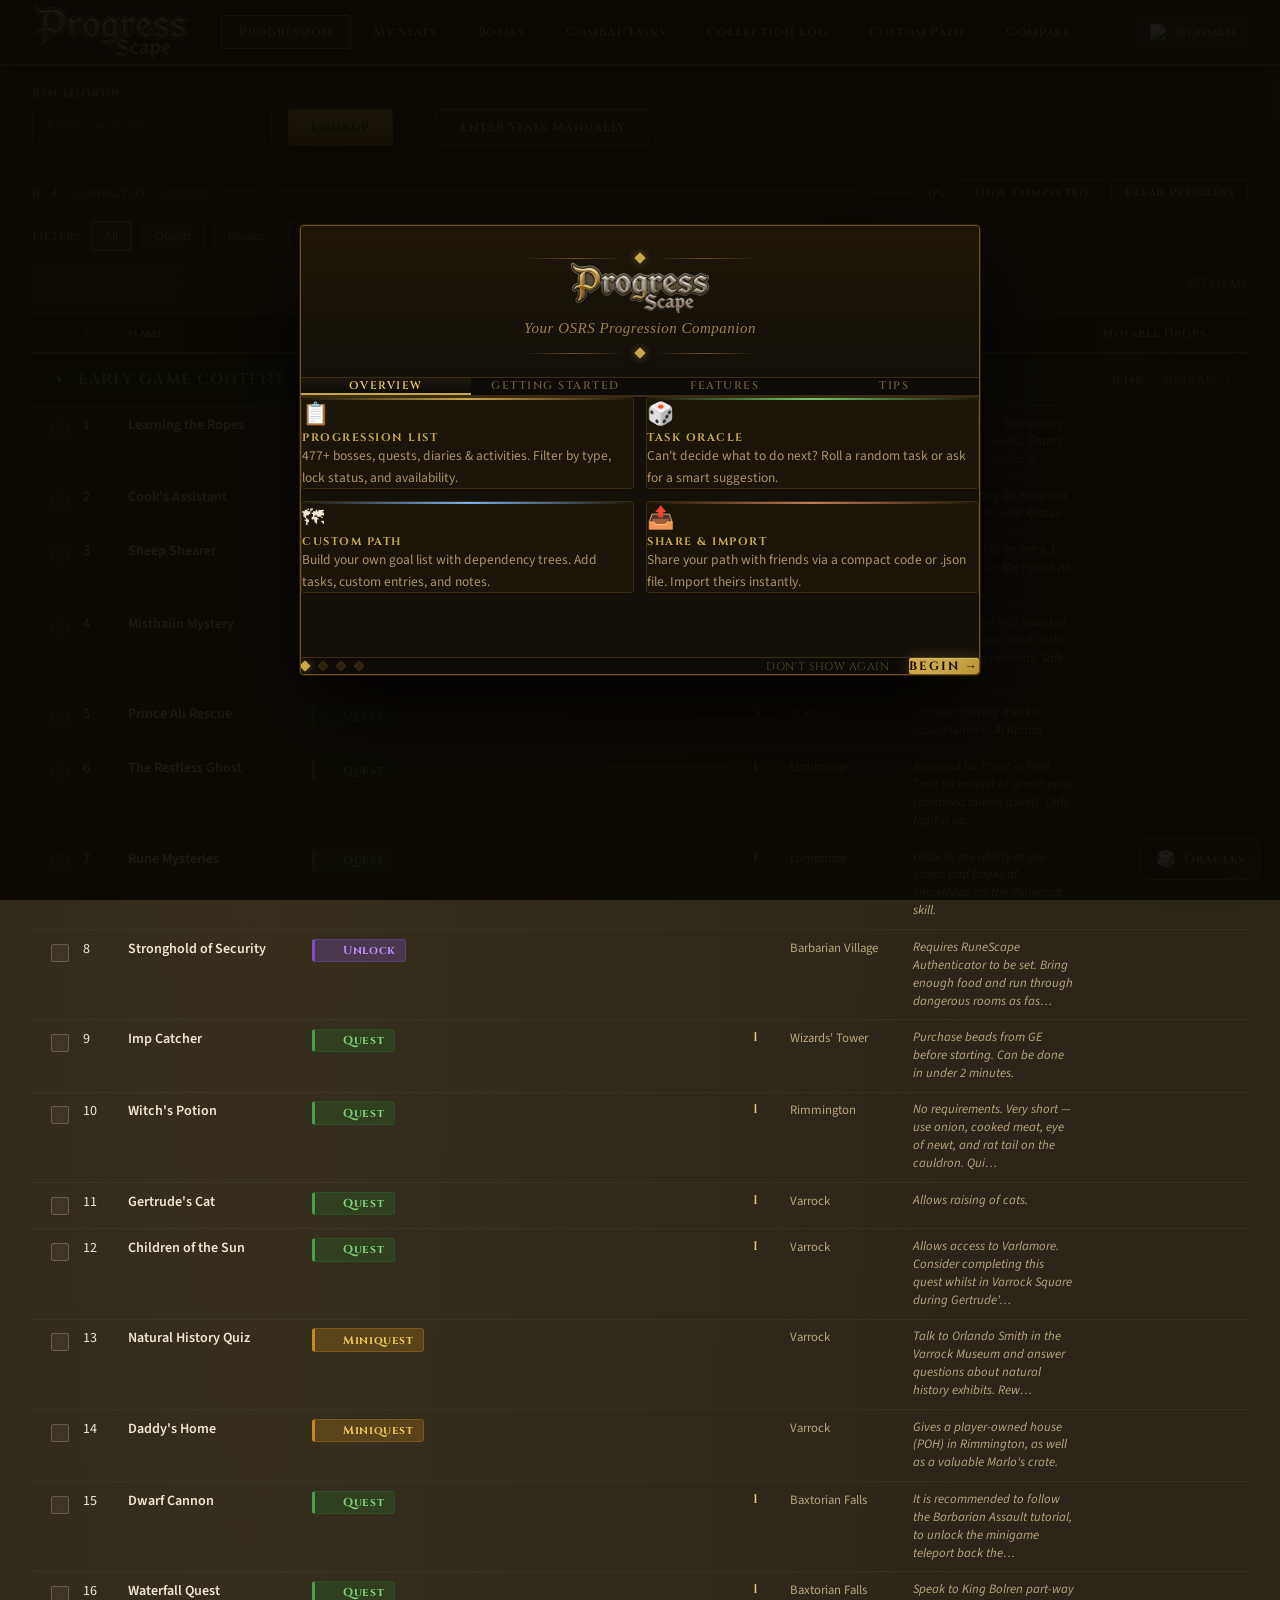
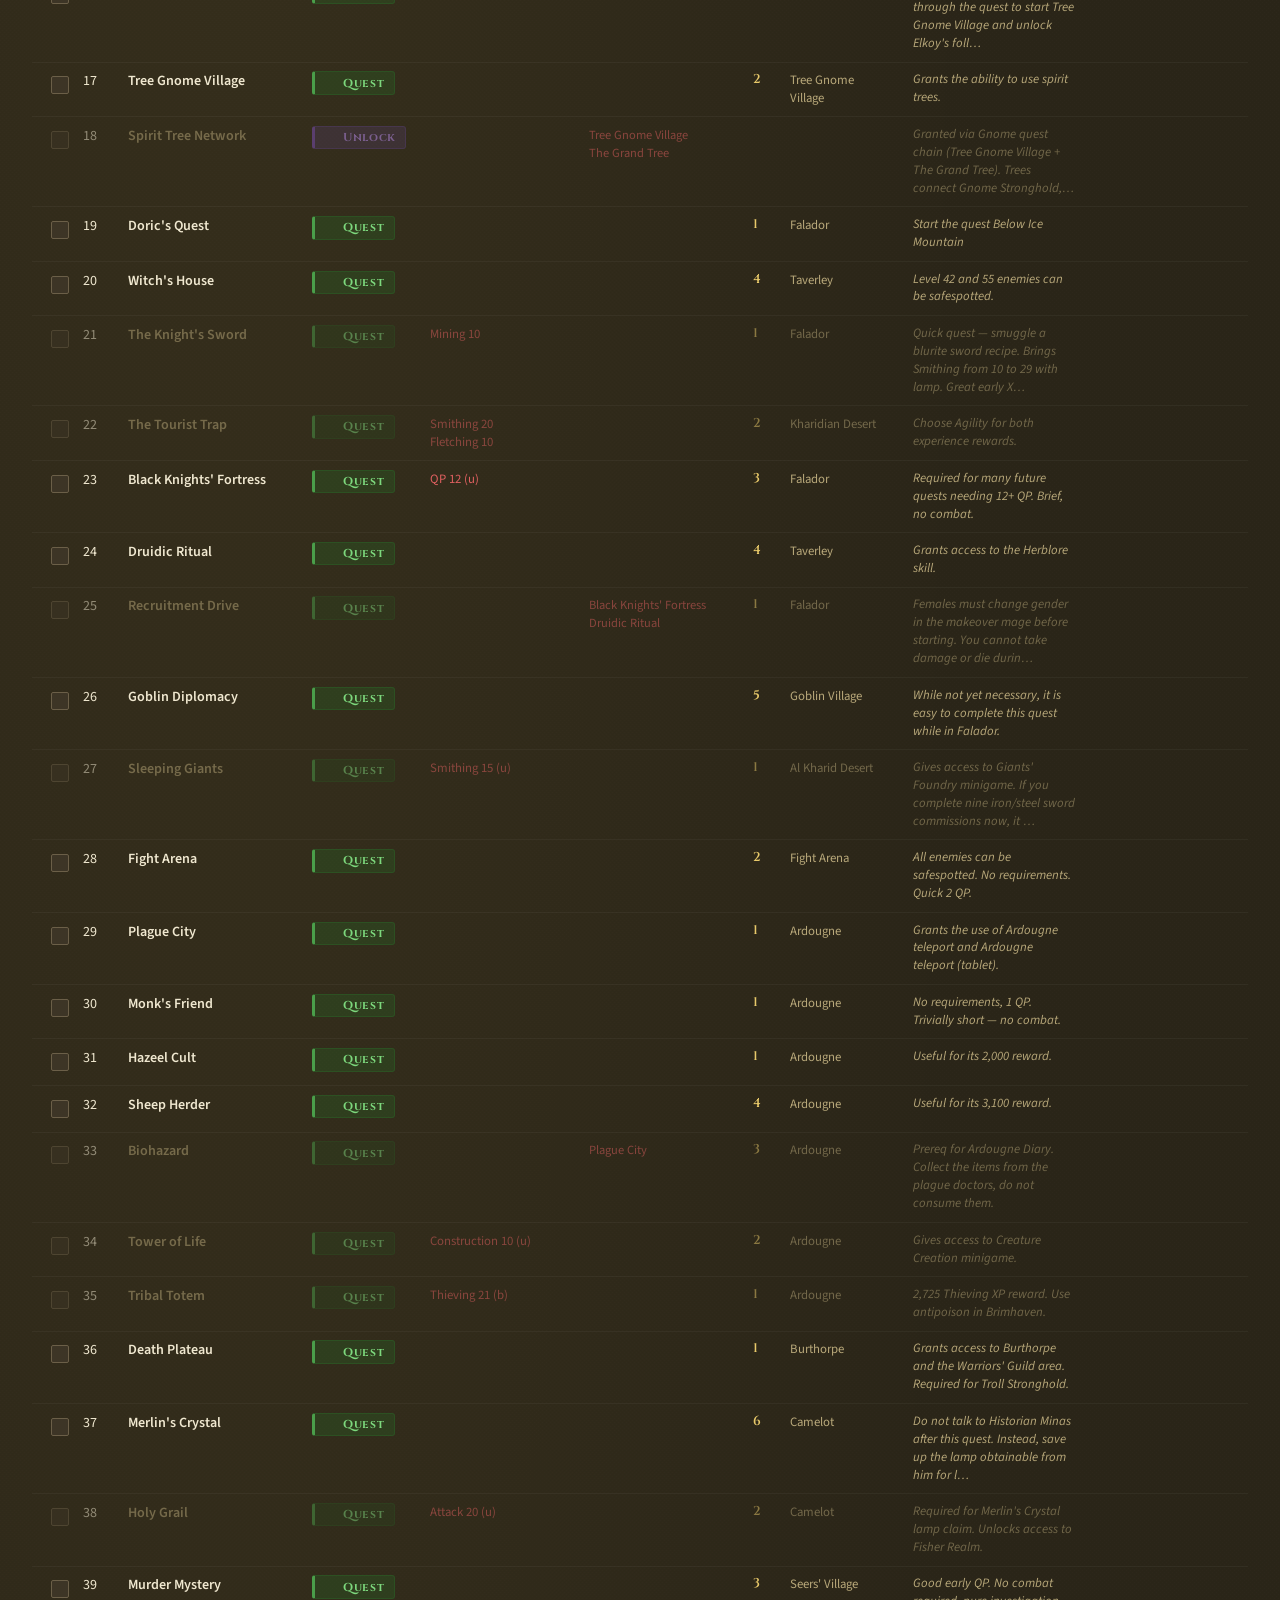
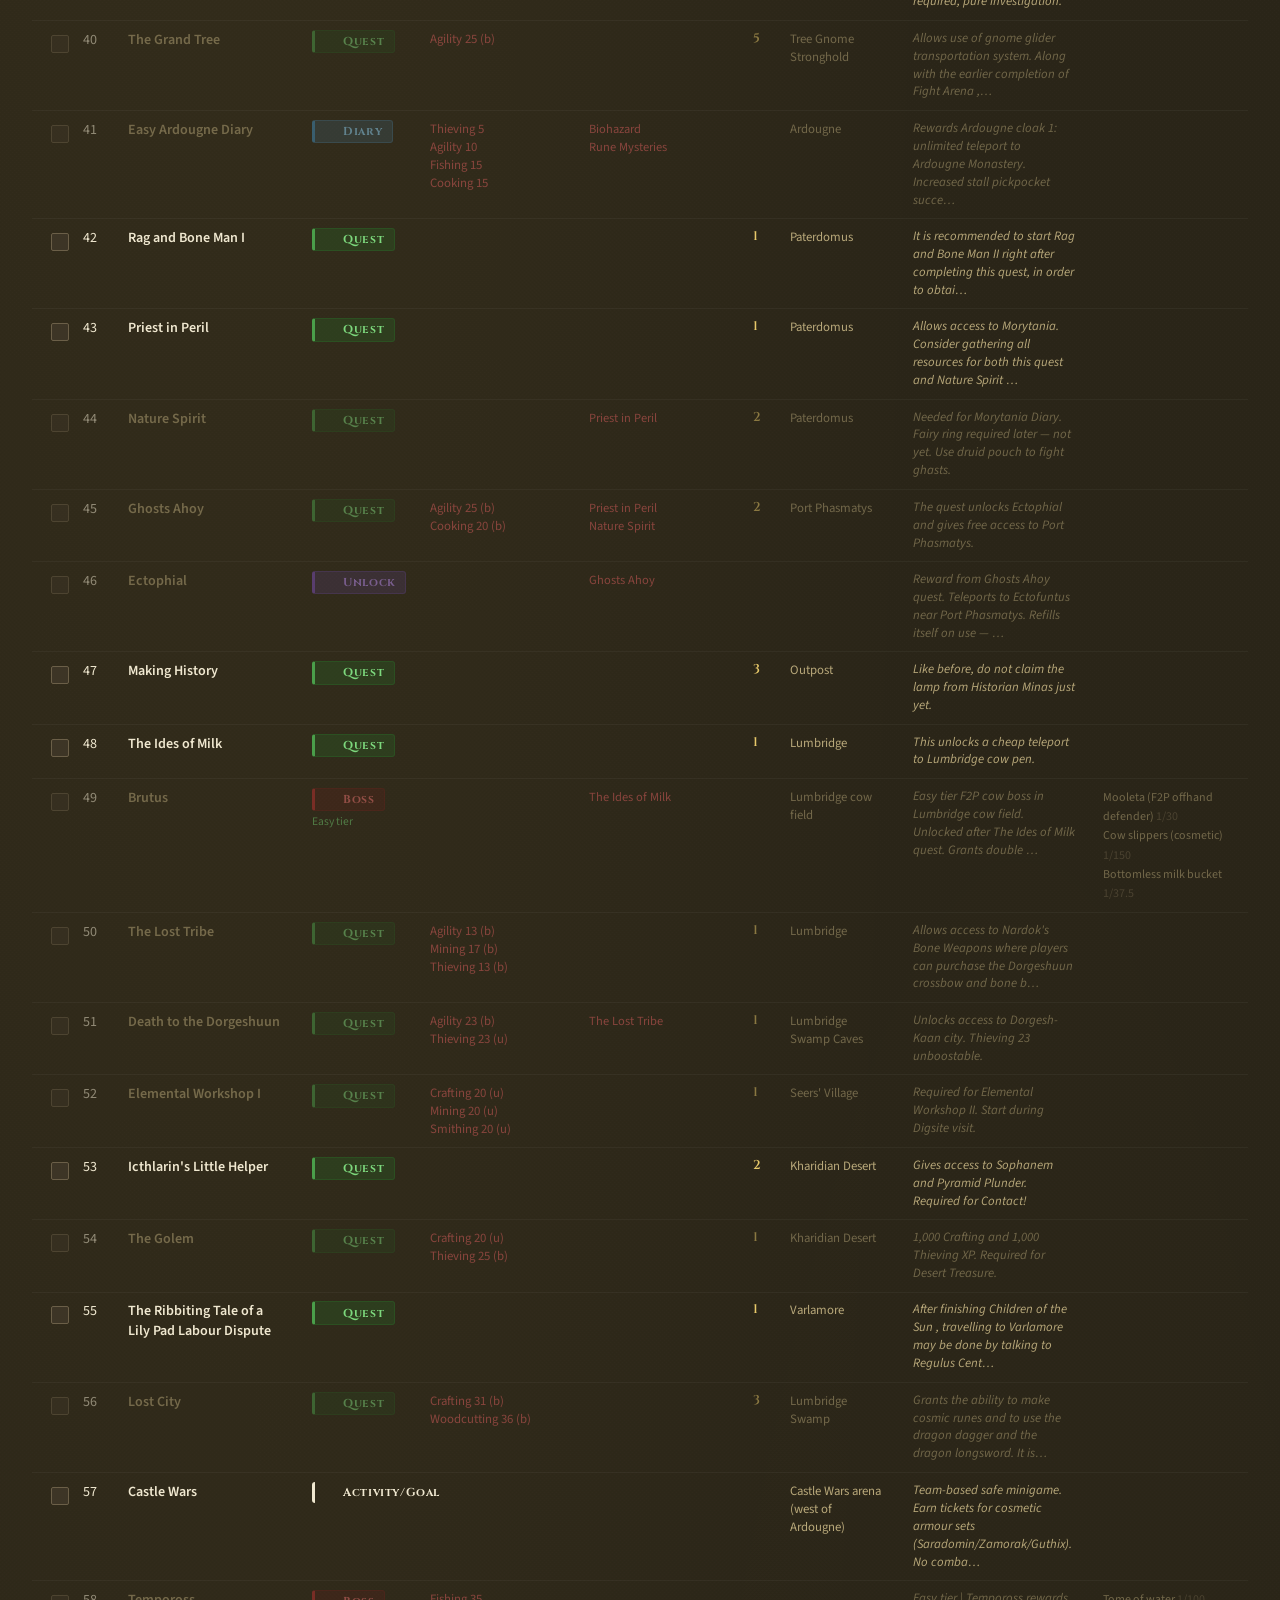
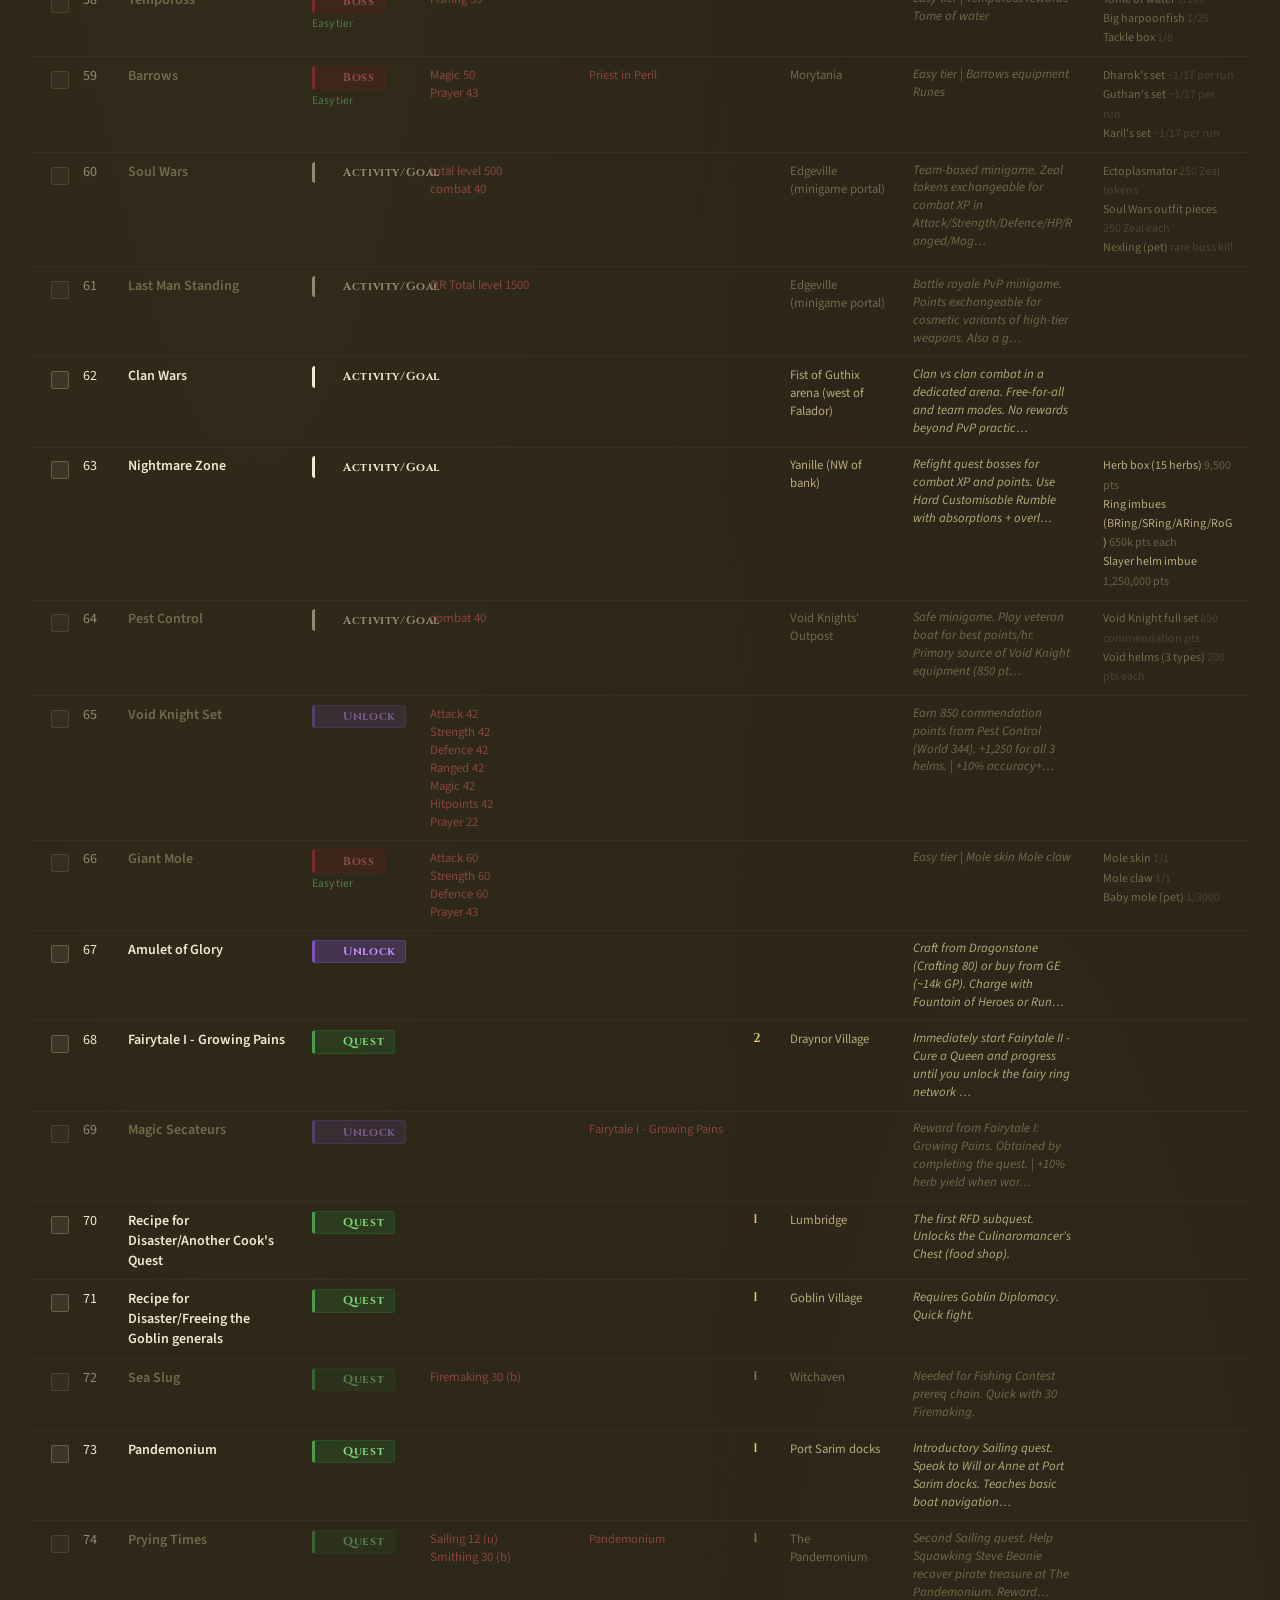
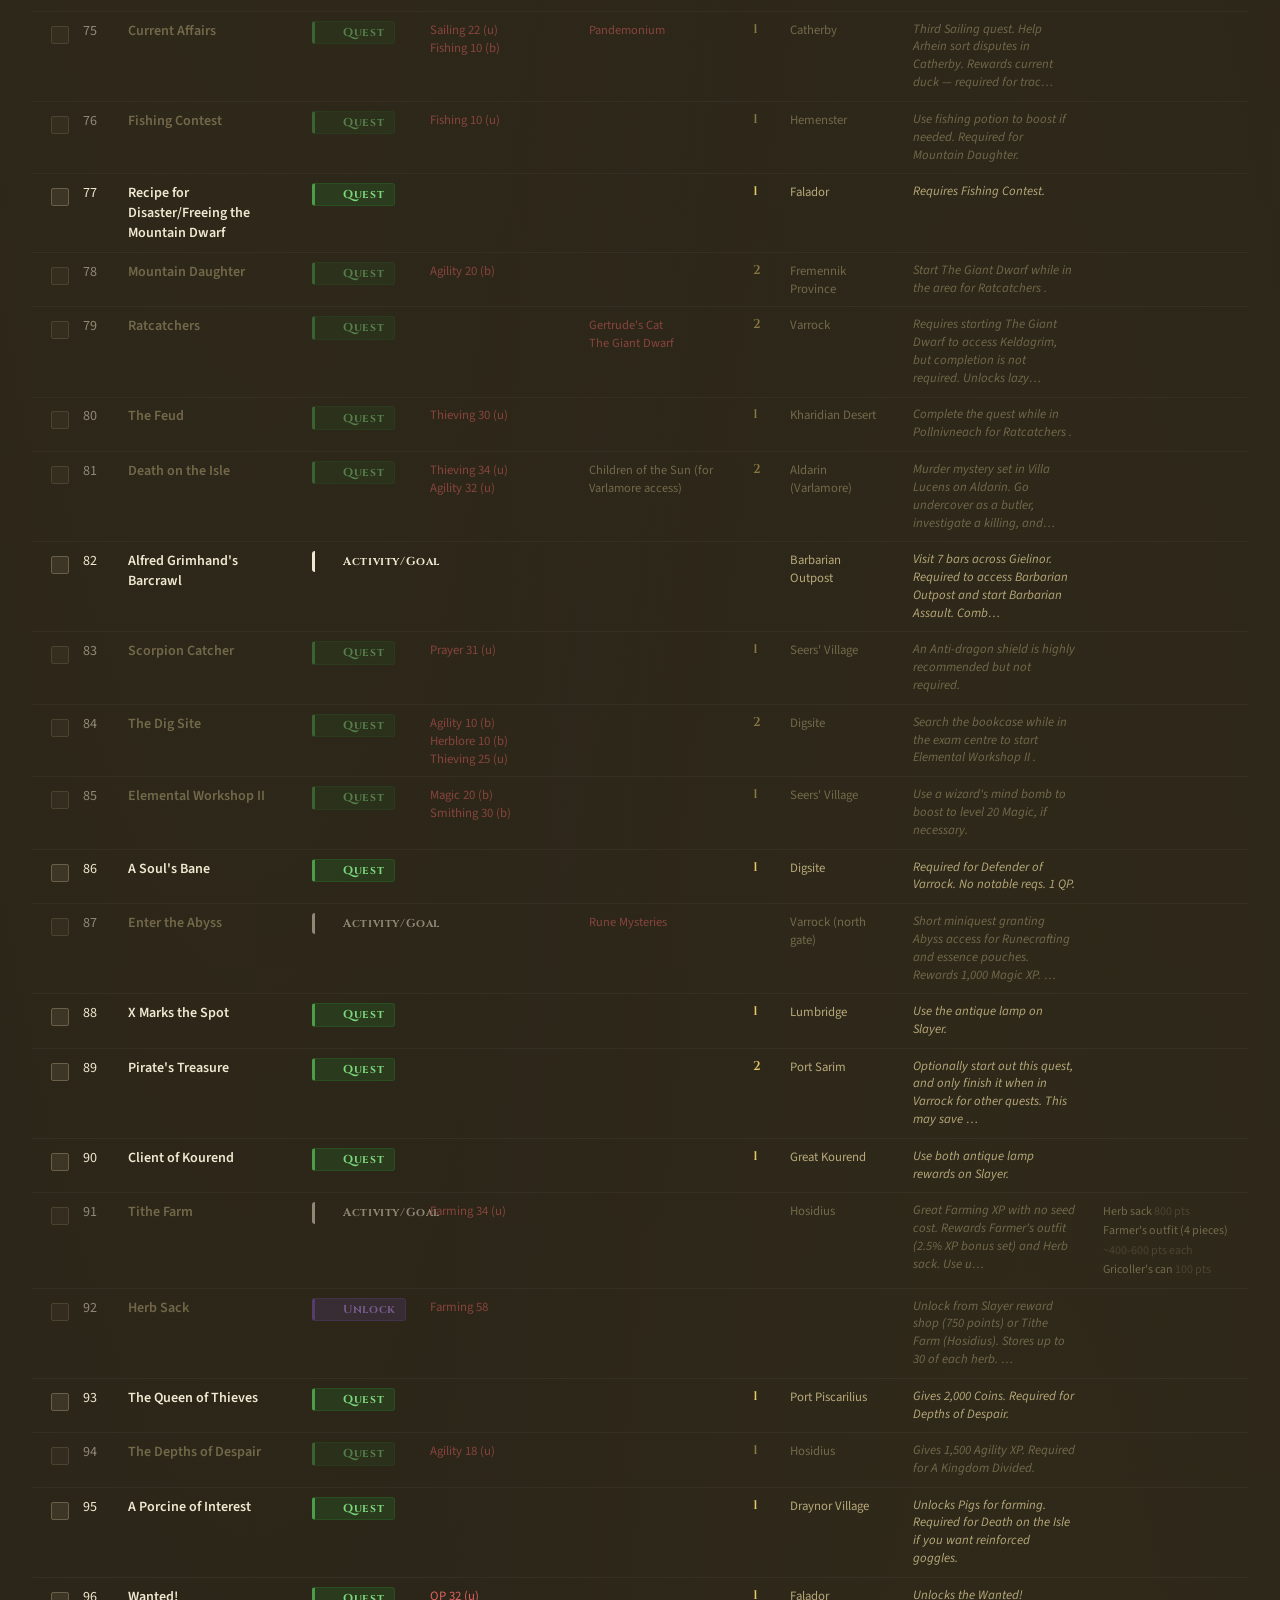
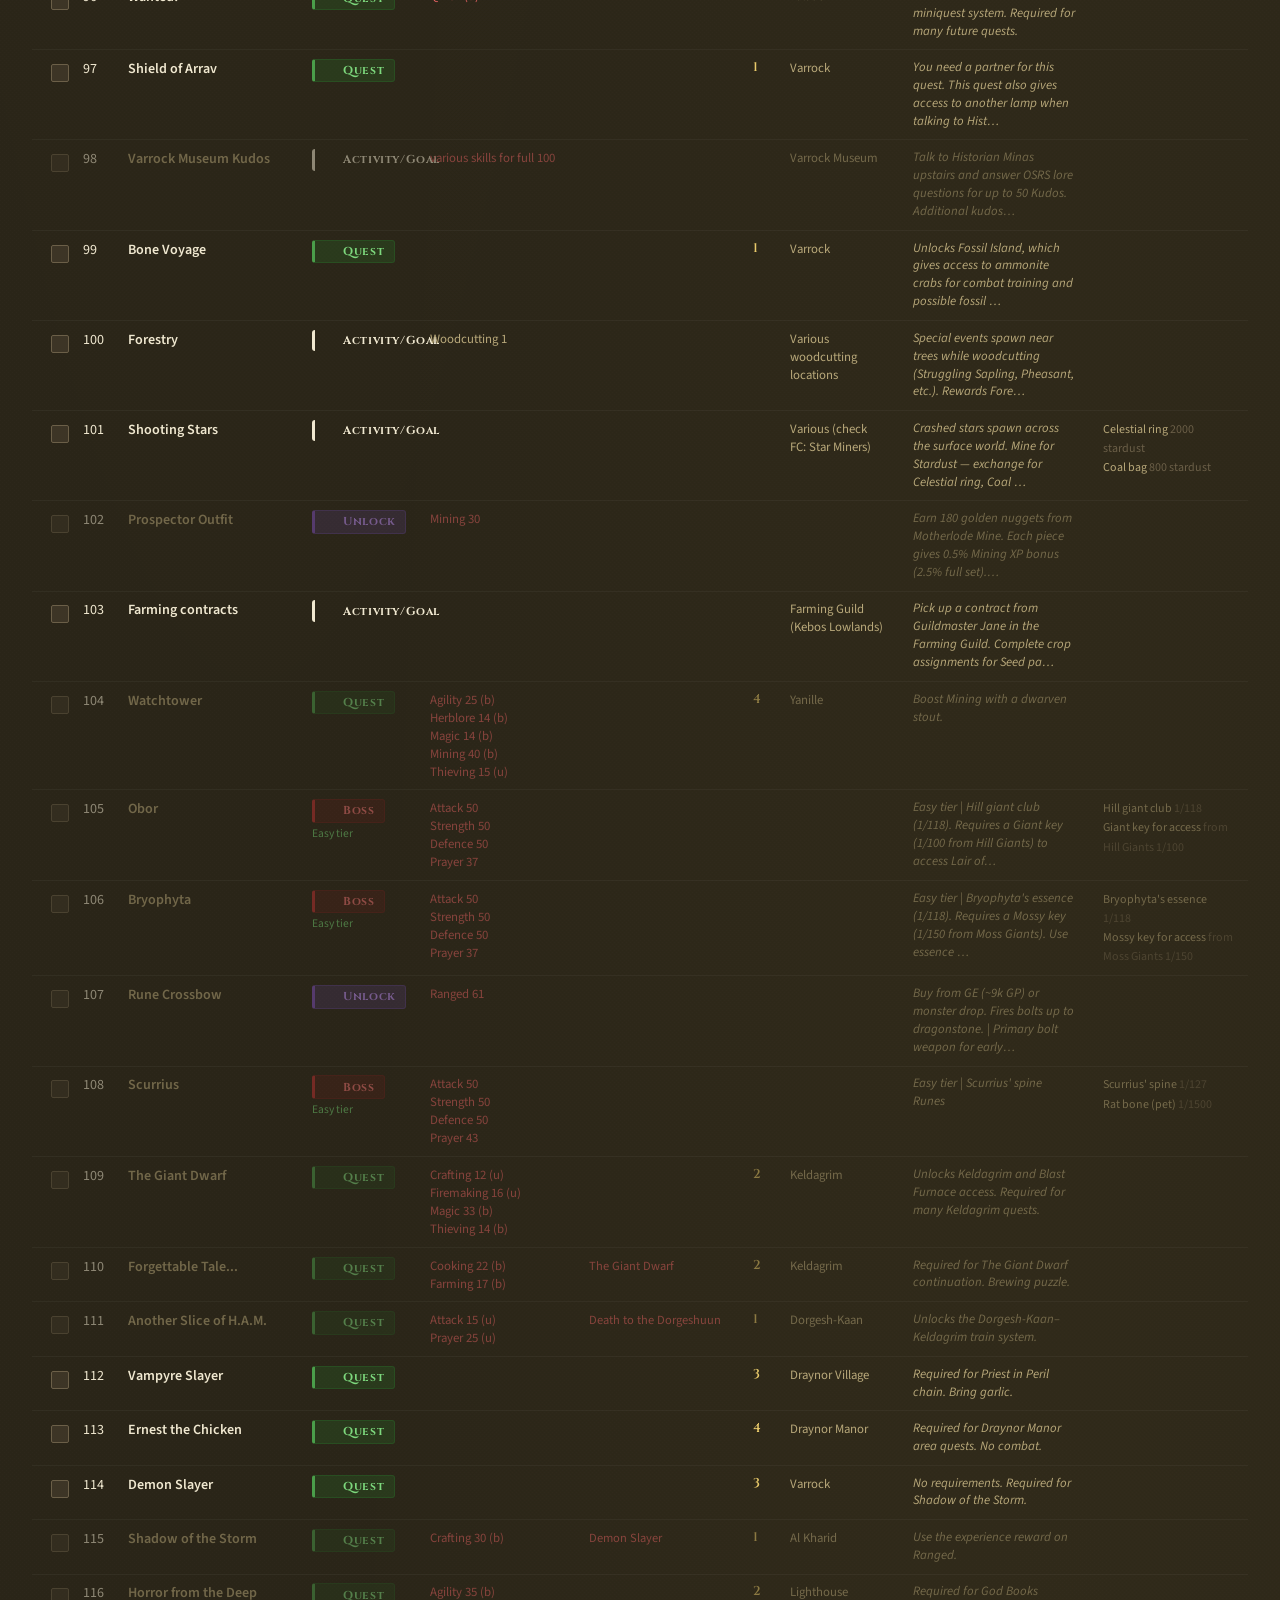
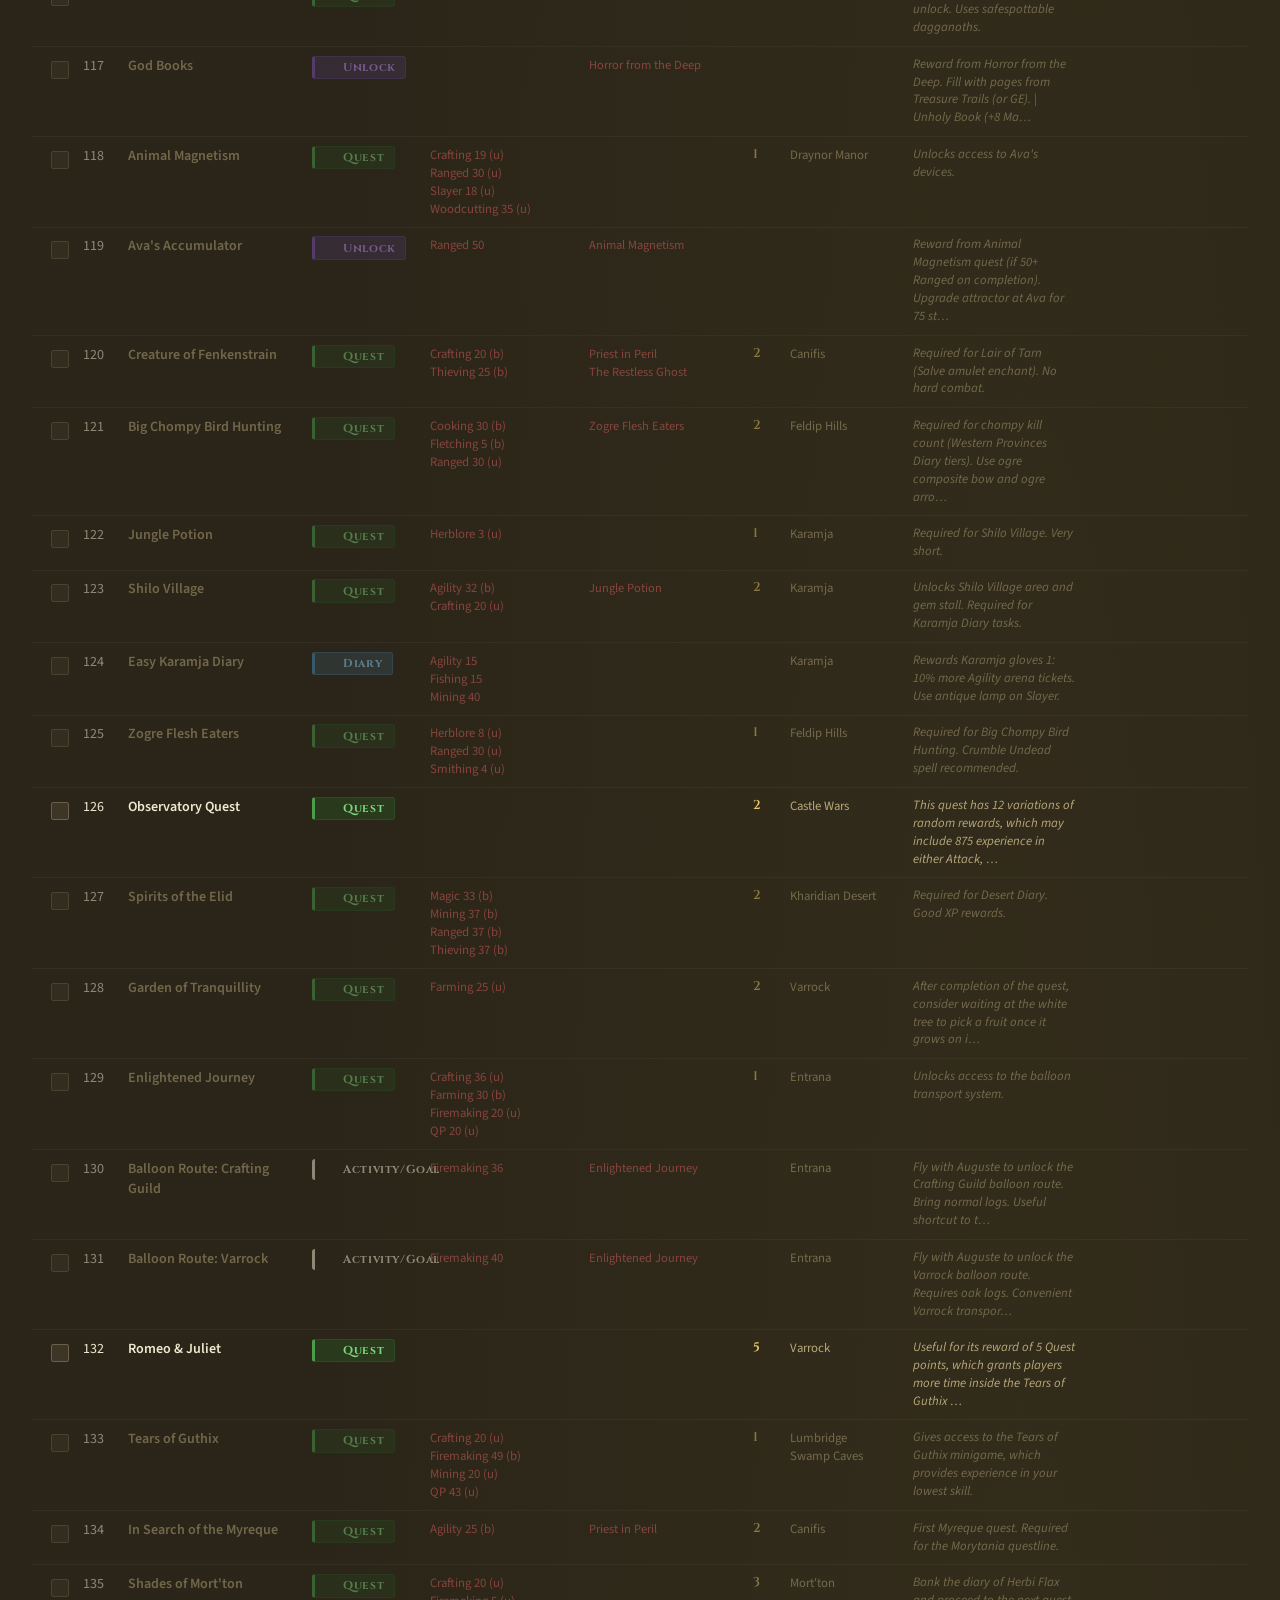
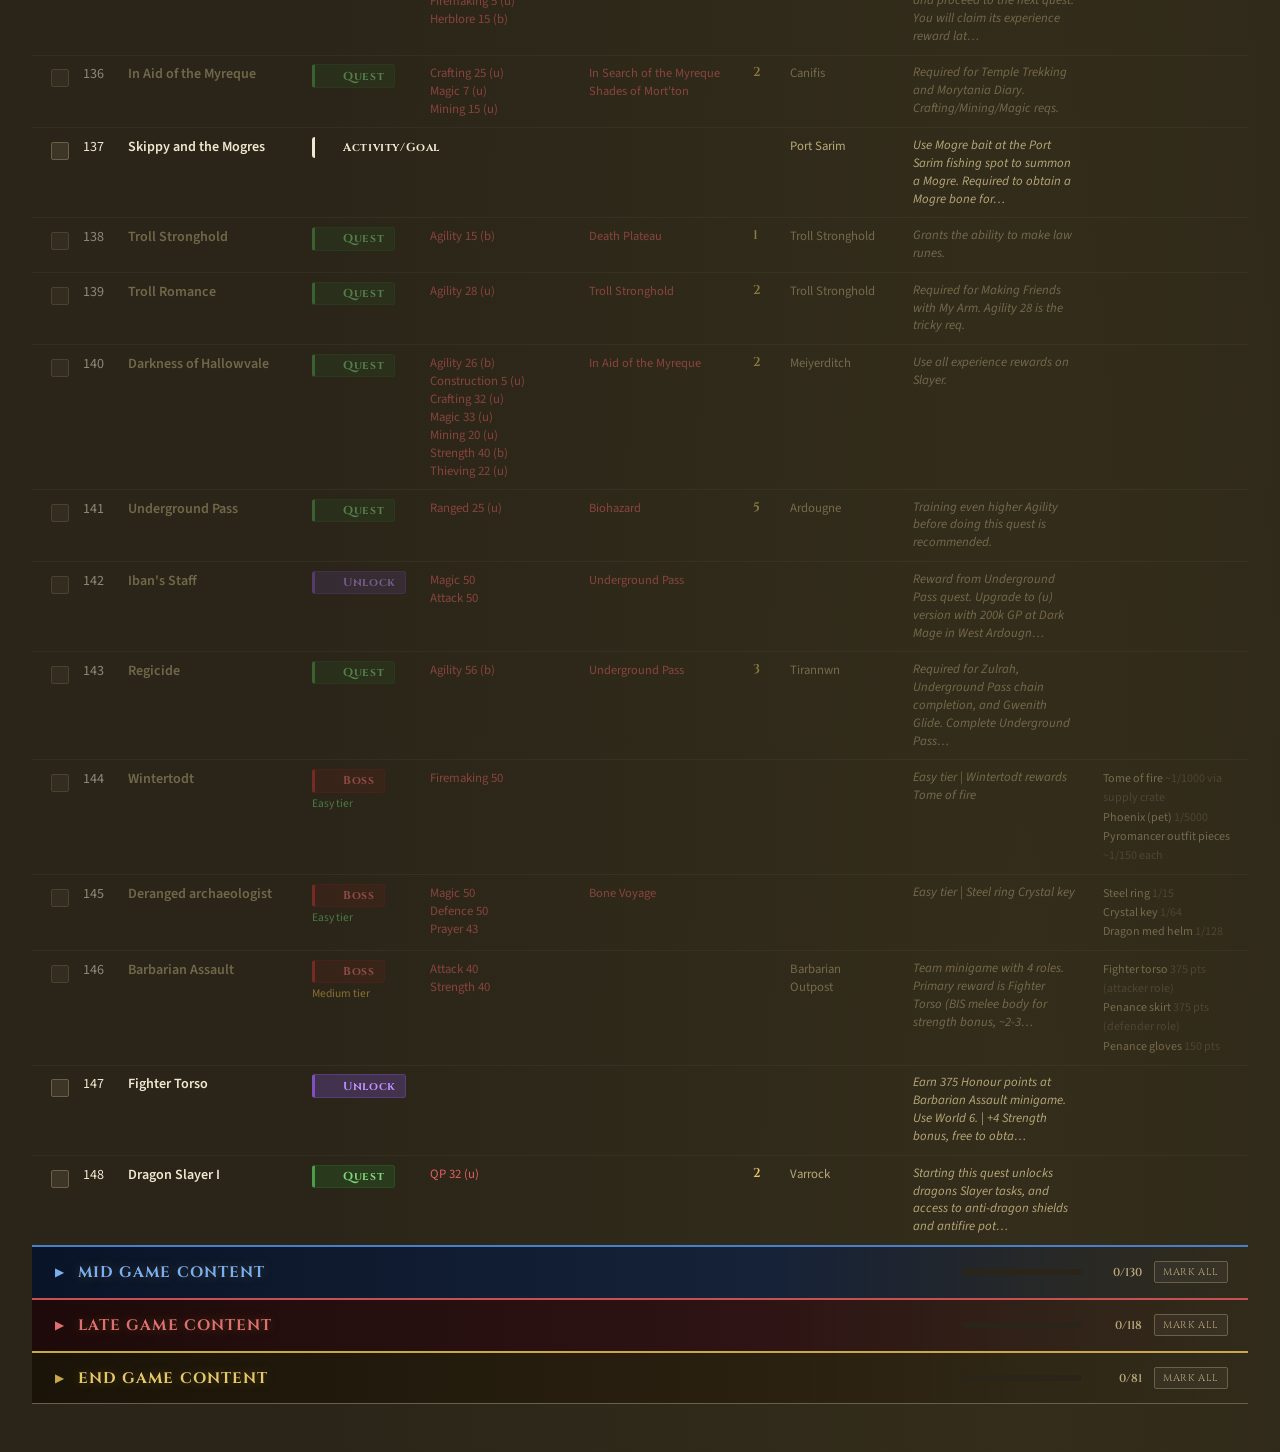
==== commit 9f590ece: "Add files via upload" ====
--- a/index.html
+++ b/index.html
@@ -1711,12 +1711,52 @@
     background: rgba(200,168,75,0.15);
   }
 
-  /* ===== FLOATING RANDOM PANEL ===== */
-  .floating-rand-trigger {
+  /* ===== ORACLE LAUNCHER ===== */
+  #oracle-launcher {
     position: fixed;
     bottom: 1.25rem;
     right: 1.25rem;
-    z-index: 300;
+    z-index: 302;
+    background: linear-gradient(135deg, #2a1f0a, var(--stone-mid));
+    border: 1px solid var(--gold-dark);
+    border-radius: 8px;
+    color: var(--gold);
+    font-family: 'Cinzel', serif;
+    font-size: 0.78rem;
+    font-weight: 700;
+    letter-spacing: 0.05em;
+    padding: 0.55rem 0.9rem;
+    cursor: pointer;
+    display: flex;
+    align-items: center;
+    gap: 0.5rem;
+    box-shadow: 0 4px 18px rgba(0,0,0,0.6);
+    transition: border-color 0.15s, background 0.15s, box-shadow 0.15s;
+    user-select: none;
+    white-space: nowrap;
+  }
+
+  #oracle-launcher:hover {
+    border-color: var(--gold);
+    background: linear-gradient(135deg, #3a2a0e, #4a3c28);
+    box-shadow: 0 4px 24px rgba(200,168,75,0.25);
+  }
+
+  #oracle-launcher-icon {
+    font-size: 1rem;
+    transition: transform 0.25s cubic-bezier(0.34,1.56,0.64,1);
+    display: inline-block;
+  }
+
+  #oracle-launcher.open #oracle-launcher-icon {
+    transform: rotate(135deg);
+  }
+
+  /* ===== ORACLE TRIGGER BUTTONS ===== */
+  .floating-rand-trigger {
+    position: fixed;
+    right: 1.25rem;
+    z-index: 301;
     background: linear-gradient(135deg, #2a1f0a, var(--stone-mid));
     border: 1px solid var(--gold-dark);
     border-radius: 8px;
@@ -1731,10 +1771,24 @@
     align-items: center;
     gap: 0.4rem;
     box-shadow: 0 4px 18px rgba(0,0,0,0.6);
-    transition: all 0.15s;
     user-select: none;
     white-space: nowrap;
-  }
+    bottom: 1.25rem;
+    opacity: 0;
+    pointer-events: none;
+    transform: translateY(0) scale(0.9);
+    transition: opacity 0.2s ease, transform 0.25s cubic-bezier(0.34,1.56,0.64,1),
+                border-color 0.15s, background 0.15s, box-shadow 0.15s;
+  }
+
+  .floating-rand-trigger.oracle-visible {
+    opacity: 1;
+    pointer-events: auto;
+  }
+
+  #trigger-task.oracle-visible   { bottom: 4rem;   transform: translateY(0) scale(1); }
+  #trigger-combat.oracle-visible { bottom: 6.75rem; transform: translateY(0) scale(1); }
+  #trigger-clog.oracle-visible   { bottom: 9.5rem;  transform: translateY(0) scale(1); }
 
   .floating-rand-trigger:hover {
     border-color: var(--gold);
@@ -1746,7 +1800,7 @@
     position: fixed;
     bottom: 4.5rem;
     right: 1.25rem;
-    z-index: 299;
+    z-index: 310;
     width: 320px;
     max-width: calc(100vw - 2.5rem);
     max-height: calc(100vh - 6rem);
@@ -1942,14 +1996,77 @@
       bottom: 4.2rem;
       width: calc(100vw - 1.5rem);
     }
+    #oracle-launcher {
+      right: 0.75rem;
+      bottom: 0.75rem;
+    }
     .floating-rand-trigger {
       right: 0.75rem;
-      bottom: 0.75rem;
-    }
+    }
+    #trigger-task.oracle-visible   { bottom: 3.75rem; }
+    #trigger-combat.oracle-visible { bottom: 6.5rem; }
+    #trigger-clog.oracle-visible   { bottom: 9.25rem; }
     .back-to-top {
       right: 0.75rem;
       bottom: 5rem;
     }
+  }
+
+  /* ===== CA TIER BADGES (oracle) ===== */
+  .ca-tier-badge {
+    display: inline-block;
+    font-family: 'Cinzel', serif;
+    font-size: 0.65rem;
+    font-weight: 700;
+    letter-spacing: 0.05em;
+    padding: 0.1rem 0.45rem;
+    border-radius: 3px;
+    text-transform: uppercase;
+  }
+  .ca-tier-easy        { background: rgba(61,158,61,0.18);  color: #5abf5a; border: 1px solid rgba(61,158,61,0.4); }
+  .ca-tier-medium      { background: rgba(74,127,200,0.18); color: #7aacee; border: 1px solid rgba(74,127,200,0.4); }
+  .ca-tier-hard        { background: rgba(200,168,75,0.18); color: #e8c96a; border: 1px solid rgba(200,168,75,0.4); }
+  .ca-tier-elite       { background: rgba(160,80,200,0.18); color: #c87ae8; border: 1px solid rgba(160,80,200,0.4); }
+  .ca-tier-master      { background: rgba(200,80,80,0.18);  color: #e87a7a; border: 1px solid rgba(200,80,80,0.4); }
+  .ca-tier-grandmaster { background: rgba(200,140,40,0.25); color: #f0a040; border: 1px solid rgba(200,140,40,0.5); }
+
+  .ca-type-badge {
+    display: inline-block;
+    font-size: 0.65rem;
+    padding: 0.1rem 0.4rem;
+    border-radius: 3px;
+    background: rgba(255,255,255,0.06);
+    color: var(--text-muted);
+    border: 1px solid var(--stone-lighter);
+    margin-left: 0.3rem;
+  }
+
+  .frand-desc {
+    font-family: 'IM Fell English', serif;
+    font-style: italic;
+    font-size: 0.78rem;
+    color: var(--text-muted);
+    line-height: 1.4;
+    margin-top: 0.4rem;
+  }
+
+  .frand-source {
+    font-family: 'Cinzel', serif;
+    font-size: 0.7rem;
+    color: var(--stone-lighter);
+    margin-top: 0.25rem;
+    letter-spacing: 0.03em;
+  }
+
+  .frand-clog-progress {
+    font-size: 0.72rem;
+    color: var(--text-muted);
+    margin-top: 0.3rem;
+  }
+
+  .frand-clog-progress span {
+    color: var(--gold);
+    font-weight: 600;
   }
 
 
@@ -3938,9 +4055,19 @@
   </div>
 </div>
 
-<!-- ===== FLOATING RANDOM TASK PANEL ===== -->
-<div class="floating-rand-trigger" onclick="toggleRandomPanel()" title="Random Task">
-  🎲 <span>Random</span>
+<!-- ===== ORACLE LAUNCHER ===== -->
+<div id="oracle-launcher" onclick="toggleOracleLauncher()" title="Oracles">
+  <span id="oracle-launcher-icon">🎲</span>
+  <span>Oracles</span>
+</div>
+<div id="trigger-task" class="floating-rand-trigger" onclick="toggleRandomPanel()" title="Task Oracle">
+  🎲 <span>Task Oracle</span>
+</div>
+<div id="trigger-combat" class="floating-rand-trigger" onclick="toggleCombatPanel()" title="Combat Oracle">
+  ⚔️ <span>Combat Oracle</span>
+</div>
+<div id="trigger-clog" class="floating-rand-trigger" onclick="toggleClogOraclePanel()" title="Collection Oracle">
+  📦 <span>Collection Oracle</span>
 </div>
 
 <div id="floating-rand-panel" class="floating-rand-panel">
@@ -3986,8 +4113,87 @@
   </div>
 </div>
 
-
-<!-- ===== CUSTOM PATH PLANNER PAGE ===== -->
+<!-- ===== COMBAT ORACLE PANEL ===== -->
+<div id="combat-oracle-panel" class="floating-rand-panel">
+  <div class="frand-header">
+    <span class="frand-title">⚔️ Combat Oracle</span>
+    <button class="frand-close" onclick="closeCombatPanel()">✕</button>
+  </div>
+
+  <div class="frand-filters">
+    <button class="chip active" data-cafilter="Easy"        onclick="toggleCAFilter('Easy')">Easy</button>
+    <button class="chip active" data-cafilter="Medium"      onclick="toggleCAFilter('Medium')">Medium</button>
+    <button class="chip active" data-cafilter="Hard"        onclick="toggleCAFilter('Hard')">Hard</button>
+    <button class="chip active" data-cafilter="Elite"       onclick="toggleCAFilter('Elite')">Elite</button>
+    <button class="chip active" data-cafilter="Master"      onclick="toggleCAFilter('Master')">Master</button>
+    <button class="chip active" data-cafilter="Grandmaster" onclick="toggleCAFilter('Grandmaster')">GM</button>
+    <button class="chip active" data-cafilter="ca-incomplete" onclick="toggleCAFilter('ca-incomplete')">Skip Done</button>
+  </div>
+
+  <div class="frand-result-area" style="flex-direction:column;align-items:flex-start">
+    <div id="combat-spin-idle" class="frand-idle" style="width:100%;text-align:center">Press a button to receive your task…</div>
+    <div id="combat-spin-result" style="display:none;width:100%">
+      <div id="combat-spin-name" class="frand-name"></div>
+      <div id="combat-spin-badges" style="margin:0.3rem 0 0.2rem"></div>
+      <div id="combat-spin-boss" class="frand-source"></div>
+      <div id="combat-spin-desc" class="frand-desc"></div>
+    </div>
+  </div>
+
+  <div class="frand-btns">
+    <button class="spin-btn frand-spin-btn" onclick="combatSpin(false)">🎲 Surprise Me</button>
+    <button class="spin-btn frand-spin-btn frand-suggest-btn" onclick="combatSpin(true)" title="Suggests lowest incomplete tier first">💡 Suggest Task</button>
+  </div>
+  <div class="frand-subbtns">
+    <button class="btn btn-ghost" style="font-size:0.75rem;padding:0.3rem 0.75rem" onclick="combatMarkDone()">✓ Mark Done & Roll Again</button>
+    <button class="btn btn-ghost" style="font-size:0.75rem;padding:0.3rem 0.75rem" onclick="clearCombatHistory()">🗑 Clear</button>
+  </div>
+
+  <div id="combat-history-wrap" style="display:none">
+    <div class="frand-hist-title">Recent Rolls</div>
+    <div id="combat-history-list" class="frand-hist-list"></div>
+  </div>
+</div>
+
+<!-- ===== COLLECTION ORACLE PANEL ===== -->
+<div id="clog-oracle-panel" class="floating-rand-panel">
+  <div class="frand-header">
+    <span class="frand-title">📦 Collection Oracle</span>
+    <button class="frand-close" onclick="closeClogOraclePanel()">✕</button>
+  </div>
+
+  <div class="frand-filters">
+    <button class="chip active" data-clogfilter="Bosses"    onclick="toggleClogOracleFilter('Bosses')">Bosses</button>
+    <button class="chip active" data-clogfilter="Raids"     onclick="toggleClogOracleFilter('Raids')">Raids</button>
+    <button class="chip active" data-clogfilter="Clues"     onclick="toggleClogOracleFilter('Clues')">Clues</button>
+    <button class="chip active" data-clogfilter="Minigames" onclick="toggleClogOracleFilter('Minigames')">Minigames</button>
+    <button class="chip active" data-clogfilter="Other"     onclick="toggleClogOracleFilter('Other')">Other</button>
+    <button class="chip active" data-clogfilter="clog-missing" onclick="toggleClogOracleFilter('clog-missing')">Skip Obtained</button>
+  </div>
+
+  <div class="frand-result-area" style="flex-direction:column;align-items:flex-start">
+    <div id="clog-oracle-idle" class="frand-idle" style="width:100%;text-align:center">Press a button to receive your task…</div>
+    <div id="clog-oracle-result" style="display:none;width:100%">
+      <div id="clog-oracle-name" class="frand-name"></div>
+      <div id="clog-oracle-source" class="frand-source"></div>
+      <div id="clog-oracle-progress" class="frand-clog-progress"></div>
+    </div>
+  </div>
+
+  <div class="frand-btns">
+    <button class="spin-btn frand-spin-btn" onclick="clogOracleSpin(false)">🎲 Surprise Me</button>
+    <button class="spin-btn frand-spin-btn frand-suggest-btn" onclick="clogOracleSpin(true)" title="Suggests the source closest to completion">💡 Suggest Item</button>
+  </div>
+  <div class="frand-subbtns">
+    <button class="btn btn-ghost" style="font-size:0.75rem;padding:0.3rem 0.75rem" onclick="clogOracleMarkObtained()">✓ Mark Obtained & Roll Again</button>
+    <button class="btn btn-ghost" style="font-size:0.75rem;padding:0.3rem 0.75rem" onclick="clearClogOracleHistory()">🗑 Clear</button>
+  </div>
+
+  <div id="clog-oracle-history-wrap" style="display:none">
+    <div class="frand-hist-title">Recent Rolls</div>
+    <div id="clog-oracle-history-list" class="frand-hist-list"></div>
+  </div>
+</div>
 <div id="page-planner" class="page">
   <div class="planner-page">
 
@@ -4199,6 +4405,16 @@
 let obtainedDrops = {};
 let spinHistory = [];
 let currentSpinItem = null;
+
+// Combat Oracle state
+var caFilters = new Set(['Easy','Medium','Hard','Elite','Master','Grandmaster','ca-incomplete']);
+var currentCombatItem = null;
+var combatHistory = [];
+
+// Collection Oracle state
+var clogOracleFilters = new Set(['Bosses','Raids','Clues','Minigames','Other','clog-missing']);
+var currentClogOracleItem = null;
+var clogOracleHistory = [];
 let userNotes = {};
 let ironmanMode = false;
 // Track which accordion tiers are open (by tier id)
@@ -5669,8 +5885,12 @@
 
 function toggleRandomPanel() {
   const panel = document.getElementById('floating-rand-panel');
-  panel.classList.toggle('open');
-  if (panel.classList.contains('open')) renderFloatingHistory();
+  const isOpening = !panel.classList.contains('open');
+  closeAllOraclePanels();
+  if (isOpening) {
+    panel.classList.add('open');
+    renderFloatingHistory();
+  }
 }
 
 function closeRandomPanel() {
@@ -5814,8 +6034,368 @@
 }
 
 // ============================================================
-// STATS PAGE
+// CLOSE ALL ORACLES HELPER
 // ============================================================
+function closeAllOraclePanels() {
+  document.getElementById('floating-rand-panel').classList.remove('open');
+  document.getElementById('combat-oracle-panel').classList.remove('open');
+  document.getElementById('clog-oracle-panel').classList.remove('open');
+}
+
+// ============================================================
+// ORACLE LAUNCHER
+// ============================================================
+var oracleLauncherOpen = false;
+
+function toggleOracleLauncher() {
+  oracleLauncherOpen = !oracleLauncherOpen;
+  var launcher = document.getElementById('oracle-launcher');
+  launcher.classList.toggle('open', oracleLauncherOpen);
+
+  if (!oracleLauncherOpen) {
+    collapseOracleTriggers();
+    closeAllOraclePanels();
+    return;
+  }
+
+  var ids = ['trigger-task', 'trigger-combat', 'trigger-clog'];
+  ids.forEach(function(id, i) {
+    var el = document.getElementById(id);
+    el.style.transition = 'none';
+    el.classList.remove('oracle-visible');
+    void el.offsetWidth;
+    el.style.transition = '';
+    setTimeout(function() {
+      el.classList.add('oracle-visible');
+    }, i * 60);
+  });
+
+  setTimeout(function() {
+    document.addEventListener('click', outsideOracleLauncherHandler);
+  }, 0);
+}
+
+function outsideOracleLauncherHandler(e) {
+  var launcher = document.getElementById('oracle-launcher');
+  var t = document.getElementById('trigger-task');
+  var c = document.getElementById('trigger-combat');
+  var g = document.getElementById('trigger-clog');
+  var panels = [
+    document.getElementById('floating-rand-panel'),
+    document.getElementById('combat-oracle-panel'),
+    document.getElementById('clog-oracle-panel')
+  ];
+  var clickedInside = [launcher, t, c, g].some(function(el) { return el && el.contains(e.target); }) ||
+    panels.some(function(p) { return p && p.contains(e.target); });
+  if (!clickedInside) {
+    collapseOracleLauncher();
+  }
+}
+
+function collapseOracleLauncher() {
+  oracleLauncherOpen = false;
+  document.getElementById('oracle-launcher').classList.remove('open');
+  collapseOracleTriggers();
+  closeAllOraclePanels();
+  document.removeEventListener('click', outsideOracleLauncherHandler);
+}
+
+function collapseOracleTriggers() {
+  ['trigger-task','trigger-combat','trigger-clog'].forEach(function(id) {
+    document.getElementById(id).classList.remove('oracle-visible');
+  });
+}
+
+// ============================================================
+// COMBAT ORACLE
+// ============================================================
+function toggleCombatPanel() {
+  var panel = document.getElementById('combat-oracle-panel');
+  var isOpening = !panel.classList.contains('open');
+  closeAllOraclePanels();
+  if (isOpening) {
+    panel.classList.add('open');
+    renderCombatHistory();
+  }
+}
+
+function closeCombatPanel() {
+  document.getElementById('combat-oracle-panel').classList.remove('open');
+}
+
+function toggleCAFilter(f) {
+  if (caFilters.has(f)) {
+    caFilters.delete(f);
+  } else {
+    caFilters.add(f);
+  }
+  document.querySelectorAll('[data-cafilter="' + f + '"]').forEach(function(el) {
+    el.classList.toggle('active', caFilters.has(f));
+  });
+}
+
+function getCAPool(suggest) {
+  if (typeof CA_DATA === 'undefined') return [];
+  return CA_DATA.filter(function(ca) {
+    if (!caFilters.has(ca.tier)) return false;
+    if (caFilters.has('ca-incomplete') && caCompleted[ca.id]) return false;
+    if (suggest && caCompleted[ca.id]) return false;
+    return true;
+  });
+}
+
+function getCAPoolSuggested() {
+  if (typeof CA_DATA === 'undefined') return [];
+  var tierOrder = ['Easy','Medium','Hard','Elite','Master','Grandmaster'];
+  for (var i = 0; i < tierOrder.length; i++) {
+    var tier = tierOrder[i];
+    if (!caFilters.has(tier)) continue;
+    var pool = CA_DATA.filter(function(ca) {
+      return ca.tier === tier && !caCompleted[ca.id];
+    });
+    if (pool.length) return pool;
+  }
+  return getCAPool(true);
+}
+
+function combatSpin(suggest) {
+  var pool = suggest ? getCAPoolSuggested() : getCAPool(false);
+  var resultEl = document.getElementById('combat-spin-result');
+  var idleEl   = document.getElementById('combat-spin-idle');
+
+  if (!pool.length) {
+    resultEl.style.display = 'none';
+    idleEl.style.display = 'block';
+    idleEl.textContent = suggest
+      ? 'No incomplete tasks found. Try a higher tier!'
+      : 'No tasks match your filters!';
+    return;
+  }
+
+  idleEl.style.display = 'none';
+  resultEl.style.display = 'block';
+  var nameEl = document.getElementById('combat-spin-name');
+  nameEl.classList.add('spinning');
+
+  var ticks = 0;
+  var interval = setInterval(function() {
+    nameEl.textContent = pool[Math.floor(Math.random() * pool.length)].name;
+    ticks++;
+    if (ticks > 15) {
+      clearInterval(interval);
+      nameEl.classList.remove('spinning');
+      var chosen = pool[Math.floor(Math.random() * pool.length)];
+      currentCombatItem = chosen;
+      showCombatResult(chosen);
+      addToCombatHistory(chosen);
+    }
+  }, 55);
+}
+
+function showCombatResult(ca) {
+  document.getElementById('combat-spin-name').textContent = ca.name;
+  var tierKey = ca.tier.toLowerCase().replace(' ','');
+  document.getElementById('combat-spin-badges').innerHTML =
+    '<span class="ca-tier-badge ca-tier-' + tierKey + '">' + ca.tier + '</span>' +
+    '<span class="ca-type-badge">' + ca.type + '</span>' +
+    (caCompleted[ca.id] ? ' <span style="color:var(--green-light);font-size:0.7rem">✓ Done</span>' : '');
+  document.getElementById('combat-spin-boss').textContent = '👹 ' + ca.boss;
+  document.getElementById('combat-spin-desc').textContent = ca.description;
+  document.getElementById('combat-spin-result').style.display = 'block';
+  document.getElementById('combat-spin-idle').style.display = 'none';
+}
+
+function combatMarkDone() {
+  if (currentCombatItem) {
+    caCompleted[currentCombatItem.id] = true;
+    localStorage.setItem('ps_ca_completed', JSON.stringify(caCompleted));
+  }
+  combatSpin(false);
+}
+
+function addToCombatHistory(ca) {
+  combatHistory = combatHistory.filter(function(h) { return h.id !== ca.id; });
+  combatHistory.unshift({ id: ca.id, name: ca.name, tier: ca.tier });
+  if (combatHistory.length > 10) combatHistory.pop();
+  renderCombatHistory();
+}
+
+function renderCombatHistory() {
+  var list = document.getElementById('combat-history-list');
+  var wrap = document.getElementById('combat-history-wrap');
+  if (!list) return;
+  if (!combatHistory.length) { wrap.style.display = 'none'; return; }
+  wrap.style.display = 'block';
+  list.innerHTML = combatHistory.map(function(h, i) {
+    var tierKey = h.tier.toLowerCase().replace(' ','');
+    return '<div class="float-hist-item">' +
+      '<span class="float-hist-num">' + (i + 1) + '</span>' +
+      '<span class="float-hist-name">' + h.name + '</span>' +
+      '<span class="ca-tier-badge ca-tier-' + tierKey + '" style="font-size:0.6rem;padding:0.08rem 0.35rem">' + h.tier + '</span>' +
+      '</div>';
+  }).join('');
+}
+
+function clearCombatHistory() {
+  combatHistory = [];
+  currentCombatItem = null;
+  document.getElementById('combat-spin-result').style.display = 'none';
+  document.getElementById('combat-spin-idle').style.display = 'block';
+  document.getElementById('combat-spin-idle').textContent = 'Press a button to receive your task…';
+  renderCombatHistory();
+}
+
+// ============================================================
+// COLLECTION ORACLE
+// ============================================================
+function toggleClogOraclePanel() {
+  var panel = document.getElementById('clog-oracle-panel');
+  var isOpening = !panel.classList.contains('open');
+  closeAllOraclePanels();
+  if (isOpening) {
+    panel.classList.add('open');
+    renderClogOracleHistory();
+  }
+}
+
+function closeClogOraclePanel() {
+  document.getElementById('clog-oracle-panel').classList.remove('open');
+}
+
+function toggleClogOracleFilter(f) {
+  if (clogOracleFilters.has(f)) {
+    clogOracleFilters.delete(f);
+  } else {
+    clogOracleFilters.add(f);
+  }
+  document.querySelectorAll('[data-clogfilter="' + f + '"]').forEach(function(el) {
+    el.classList.toggle('active', clogOracleFilters.has(f));
+  });
+}
+
+function getClogOraclePool(suggest) {
+  if (!window.CLOG_DATA) return [];
+  return CLOG_DATA.filter(function(item) {
+    if (!clogOracleFilters.has(item.category)) return false;
+    if (clogOracleFilters.has('clog-missing') && isObtained(item.name)) return false;
+    if (suggest && isObtained(item.name)) return false;
+    return true;
+  });
+}
+
+function getClogOraclePoolSuggested() {
+  if (!window.CLOG_DATA) return [];
+  var sourceTotals = {};
+  var sourceGot = {};
+  CLOG_DATA.forEach(function(item) {
+    if (!clogOracleFilters.has(item.category)) return;
+    if (!sourceTotals[item.source]) { sourceTotals[item.source] = 0; sourceGot[item.source] = 0; }
+    sourceTotals[item.source]++;
+    if (isObtained(item.name)) sourceGot[item.source]++;
+  });
+  var best = null, bestPct = -1;
+  Object.keys(sourceTotals).forEach(function(src) {
+    var pct = sourceTotals[src] > 0 ? sourceGot[src] / sourceTotals[src] : 0;
+    if (pct < 1 && pct > bestPct) { bestPct = pct; best = src; }
+  });
+  if (!best) return getClogOraclePool(true);
+  return CLOG_DATA.filter(function(item) {
+    return item.source === best && !isObtained(item.name);
+  });
+}
+
+function clogOracleSpin(suggest) {
+  var pool = suggest ? getClogOraclePoolSuggested() : getClogOraclePool(false);
+  var resultEl = document.getElementById('clog-oracle-result');
+  var idleEl   = document.getElementById('clog-oracle-idle');
+
+  if (!pool.length) {
+    resultEl.style.display = 'none';
+    idleEl.style.display = 'block';
+    idleEl.textContent = suggest
+      ? 'No missing items found — you might be done!'
+      : 'No items match your filters!';
+    return;
+  }
+
+  idleEl.style.display = 'none';
+  resultEl.style.display = 'block';
+  var nameEl = document.getElementById('clog-oracle-name');
+  nameEl.classList.add('spinning');
+
+  var ticks = 0;
+  var interval = setInterval(function() {
+    nameEl.textContent = pool[Math.floor(Math.random() * pool.length)].name;
+    ticks++;
+    if (ticks > 15) {
+      clearInterval(interval);
+      nameEl.classList.remove('spinning');
+      var chosen = pool[Math.floor(Math.random() * pool.length)];
+      currentClogOracleItem = chosen;
+      showClogOracleResult(chosen);
+      addToClogOracleHistory(chosen);
+    }
+  }, 55);
+}
+
+function showClogOracleResult(item) {
+  document.getElementById('clog-oracle-name').textContent = item.name;
+  document.getElementById('clog-oracle-source').textContent = '📍 ' + item.source;
+  var srcItems = CLOG_DATA.filter(function(i) { return i.source === item.source; });
+  var got = srcItems.filter(function(i) { return isObtained(i.name); }).length;
+  var total = srcItems.length;
+  var pct = total > 0 ? Math.round(got / total * 100) : 0;
+  document.getElementById('clog-oracle-progress').innerHTML =
+    '<span>' + got + '</span>/' + total + ' obtained from this source (' + pct + '%)' +
+    (isObtained(item.name) ? ' <span style="color:var(--green-light)">✓ Already obtained</span>' : '');
+  document.getElementById('clog-oracle-result').style.display = 'block';
+  document.getElementById('clog-oracle-idle').style.display = 'none';
+}
+
+function clogOracleMarkObtained() {
+  if (currentClogOracleItem) {
+    var key = currentClogOracleItem.name.toLowerCase();
+    clogObtained[key] = true;
+    saveClogObtained();
+    if (document.getElementById('page-clog') && document.getElementById('page-clog').classList.contains('active')) {
+      renderClogMain();
+      renderClogSidebar();
+      updateClogSummary();
+    }
+  }
+  clogOracleSpin(false);
+}
+
+function addToClogOracleHistory(item) {
+  clogOracleHistory = clogOracleHistory.filter(function(h) { return h.name !== item.name; });
+  clogOracleHistory.unshift({ name: item.name, source: item.source });
+  if (clogOracleHistory.length > 10) clogOracleHistory.pop();
+  renderClogOracleHistory();
+}
+
+function renderClogOracleHistory() {
+  var list = document.getElementById('clog-oracle-history-list');
+  var wrap = document.getElementById('clog-oracle-history-wrap');
+  if (!list) return;
+  if (!clogOracleHistory.length) { wrap.style.display = 'none'; return; }
+  wrap.style.display = 'block';
+  list.innerHTML = clogOracleHistory.map(function(h, i) {
+    return '<div class="float-hist-item">' +
+      '<span class="float-hist-num">' + (i + 1) + '</span>' +
+      '<span class="float-hist-name">' + h.name + '</span>' +
+      '<span style="font-size:0.65rem;color:var(--stone-lighter);white-space:nowrap;overflow:hidden;text-overflow:ellipsis;max-width:80px">' + h.source + '</span>' +
+      '</div>';
+  }).join('');
+}
+
+function clearClogOracleHistory() {
+  clogOracleHistory = [];
+  currentClogOracleItem = null;
+  document.getElementById('clog-oracle-result').style.display = 'none';
+  document.getElementById('clog-oracle-idle').style.display = 'block';
+  document.getElementById('clog-oracle-idle').textContent = 'Press a button to receive your task…';
+  renderClogOracleHistory();
+}
 function buildSkillsGrid() {
   const grid = document.getElementById('skills-grid');
   grid.innerHTML = SKILLS.map(s =>
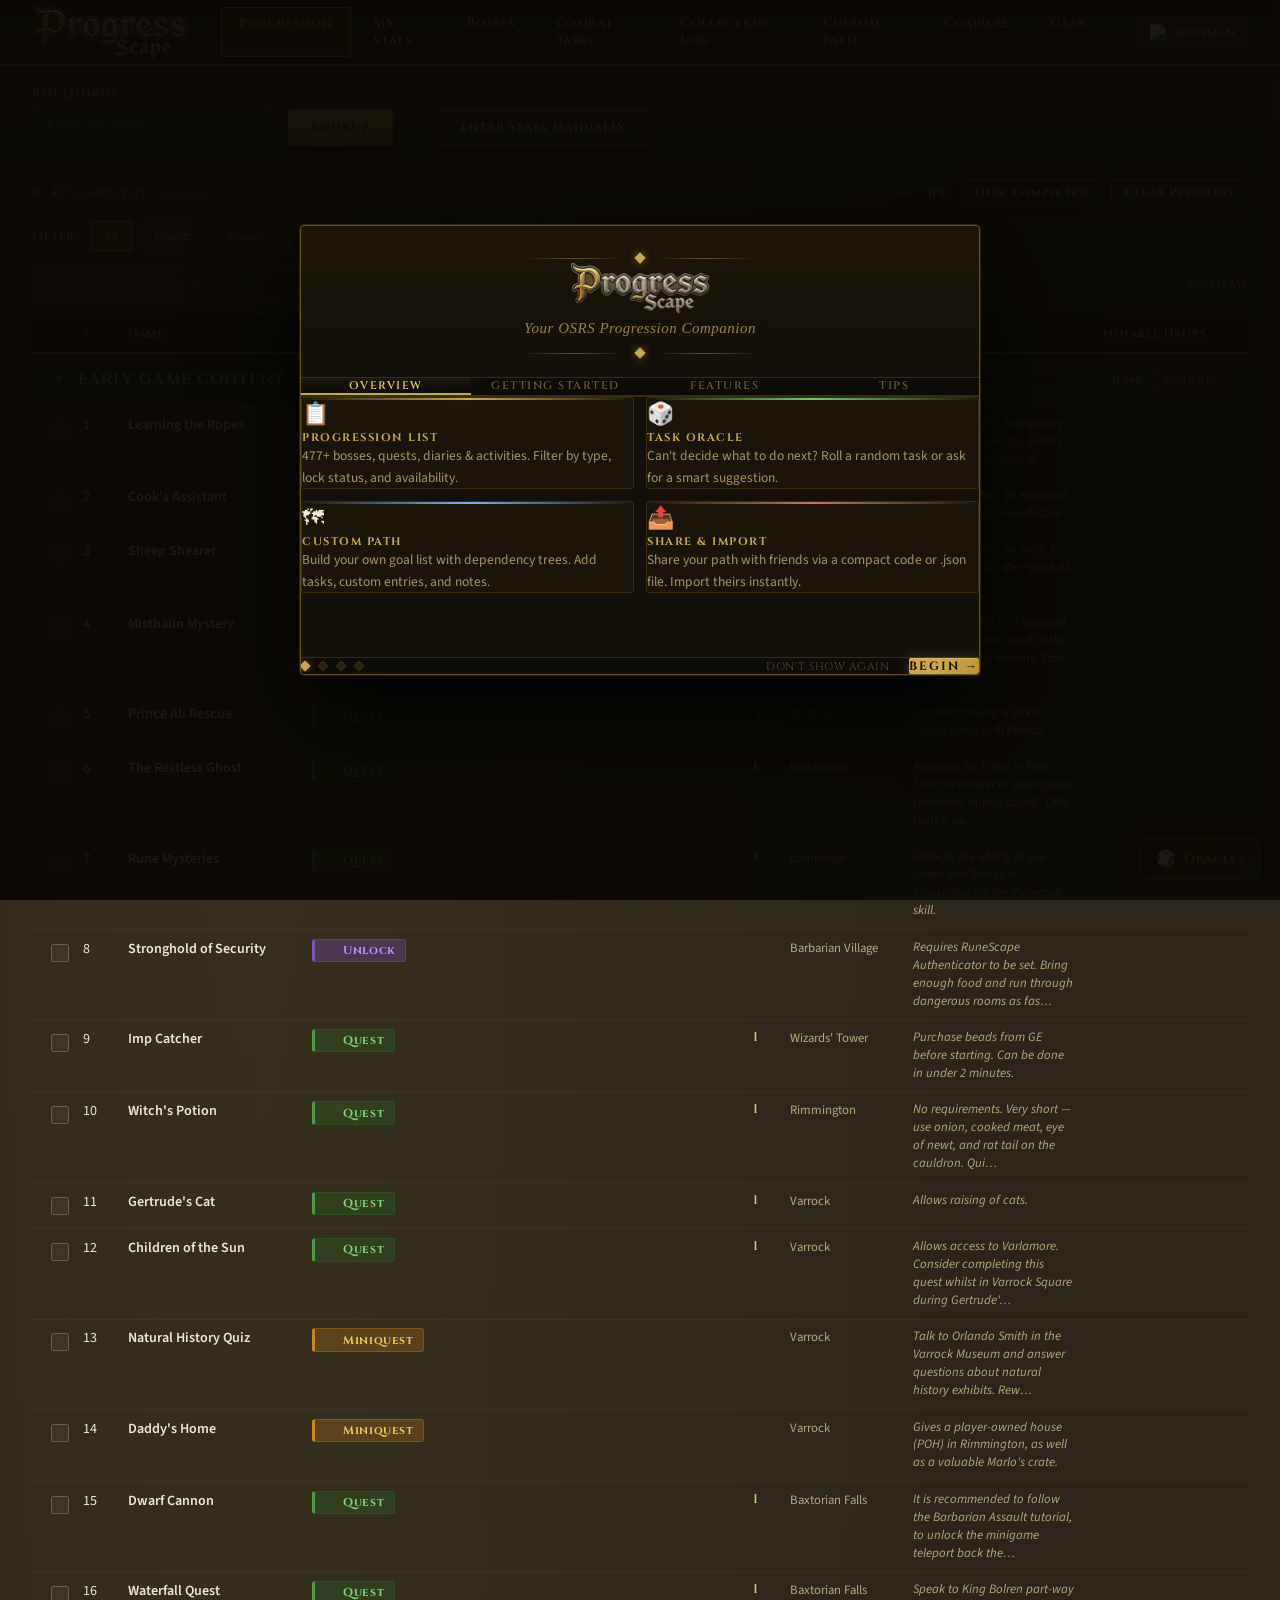
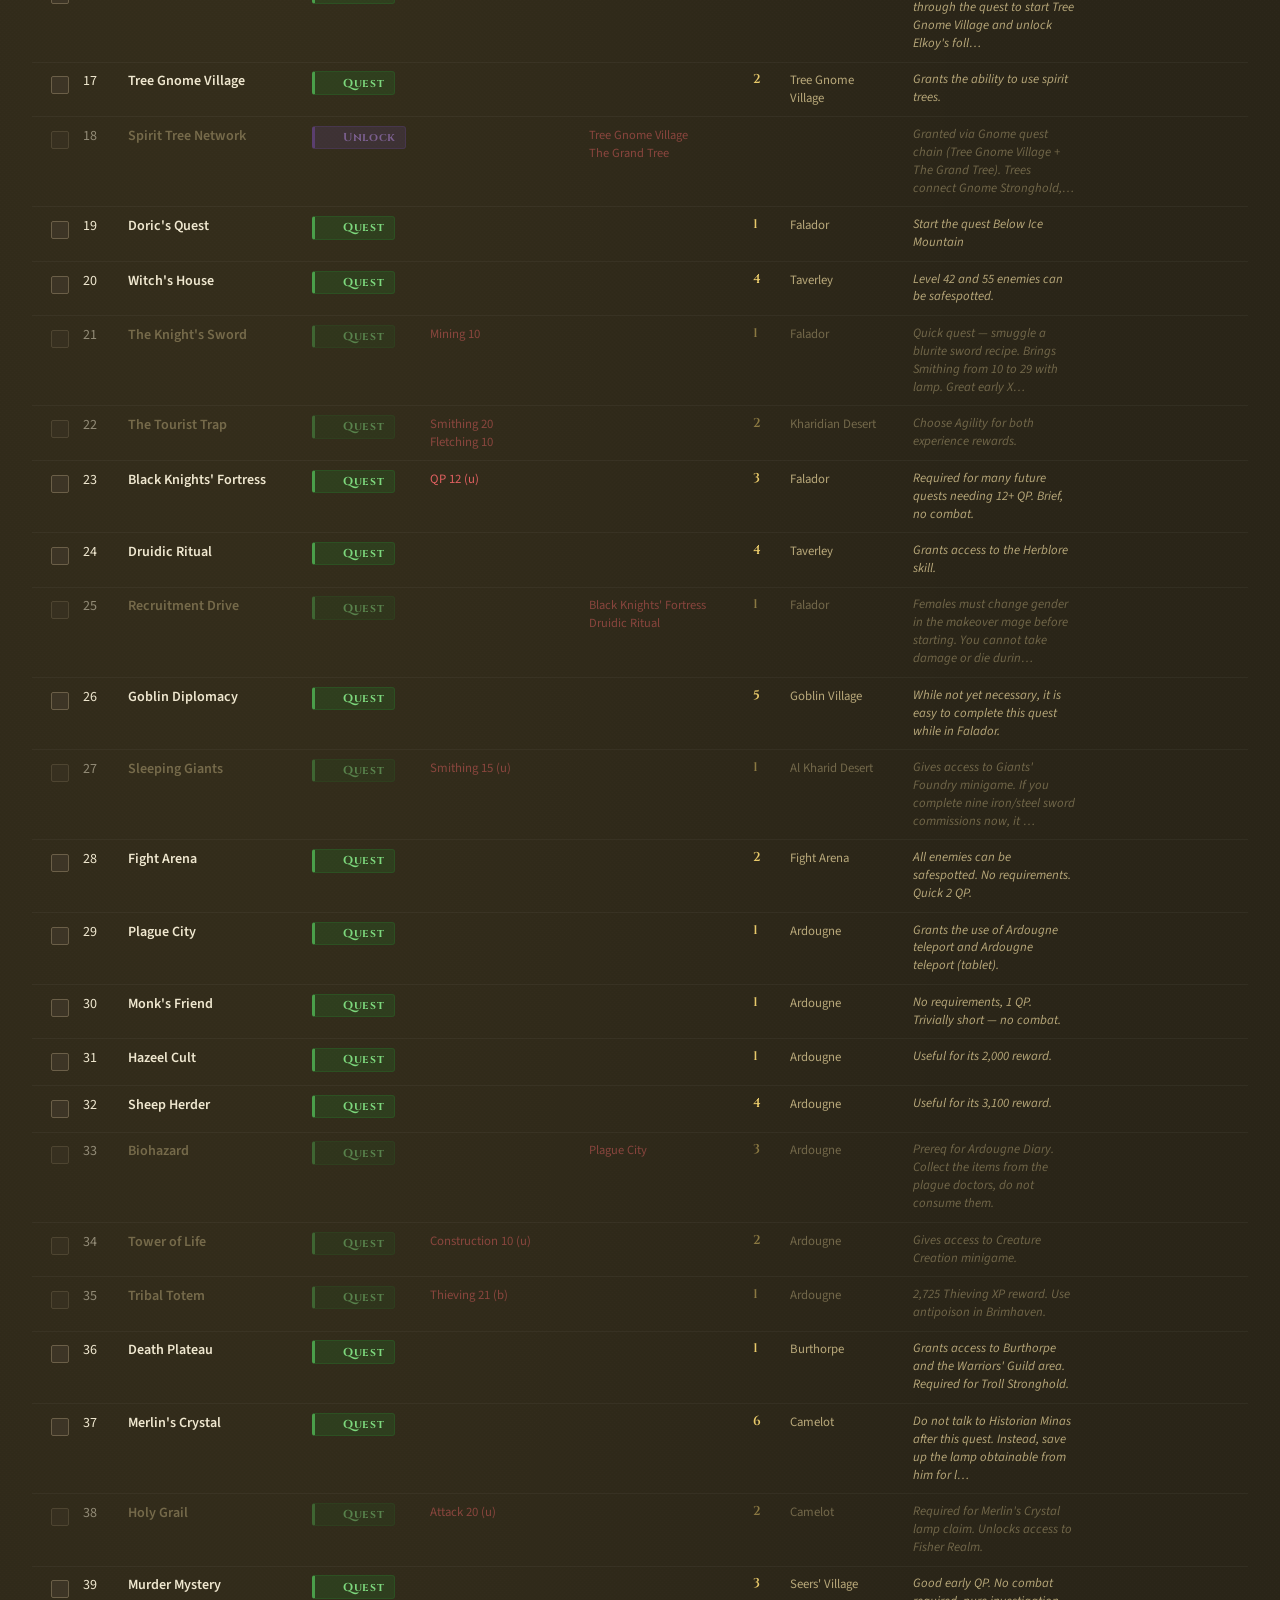
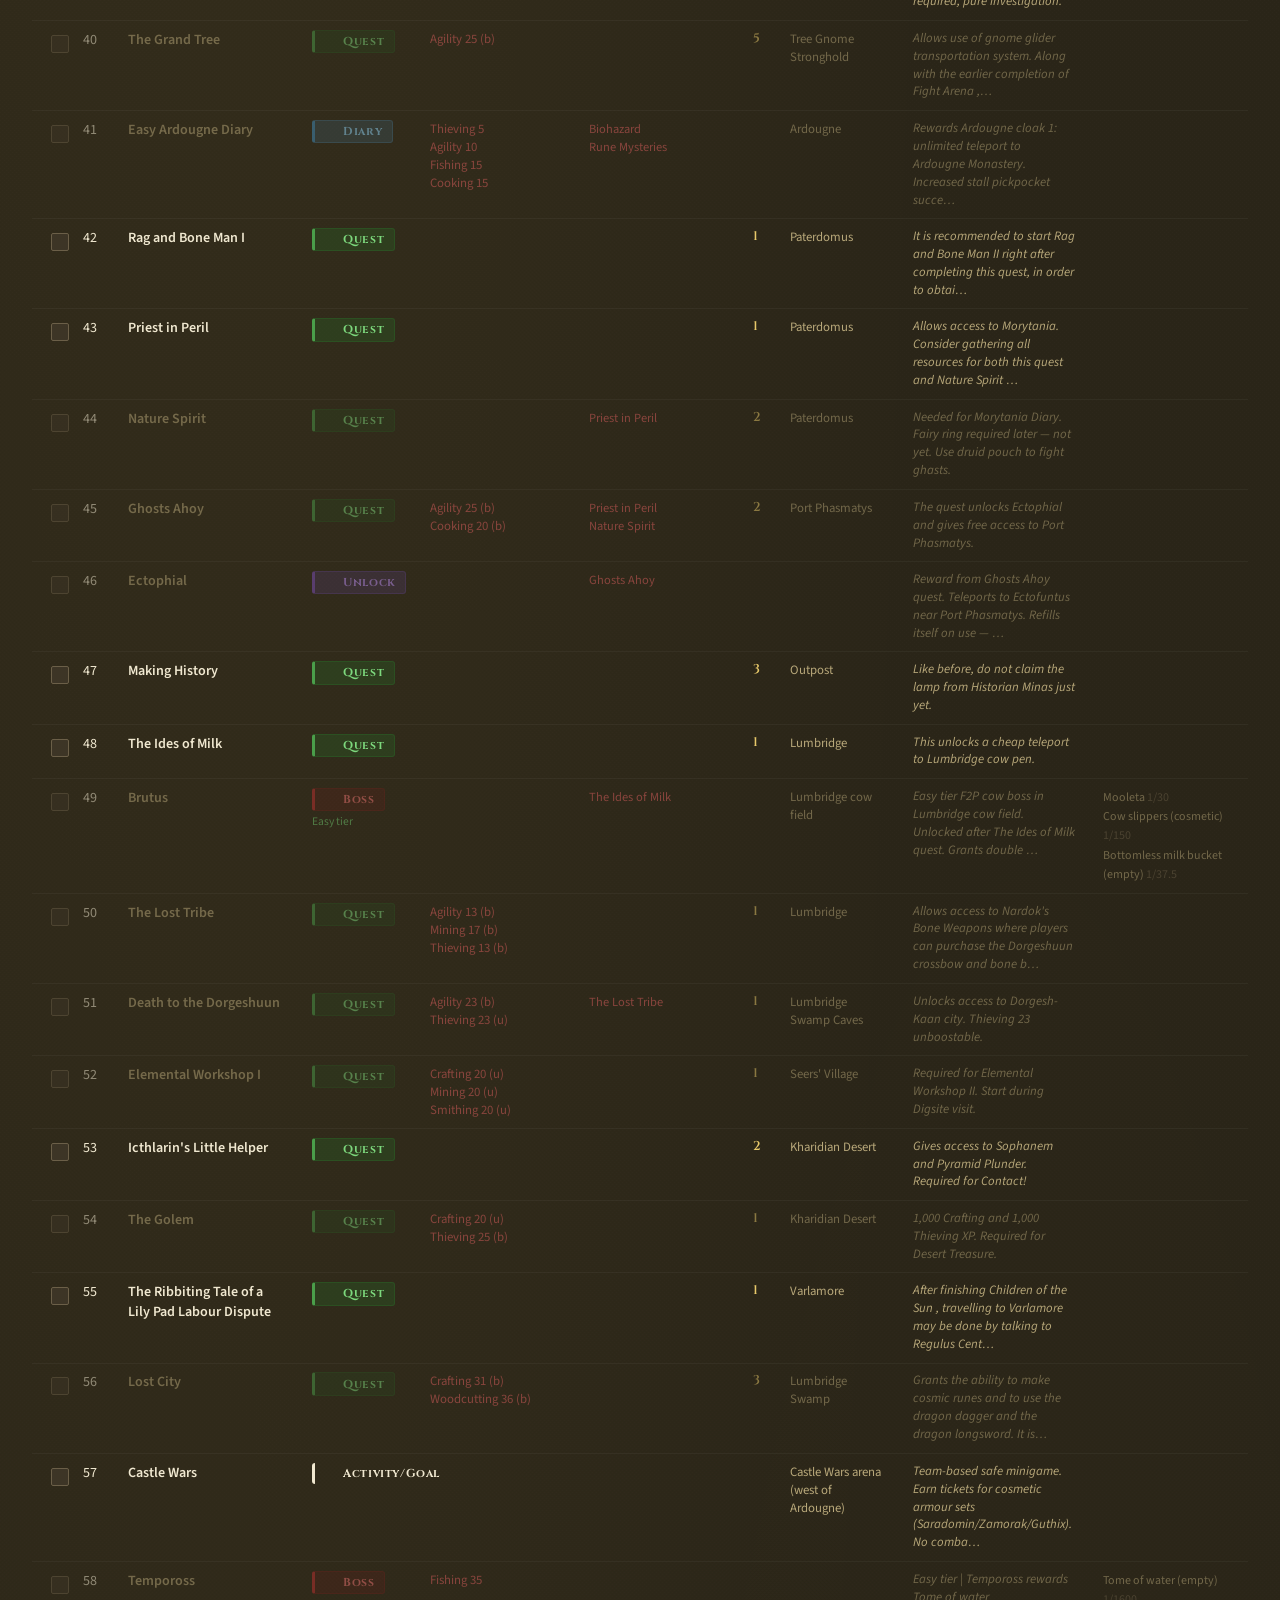
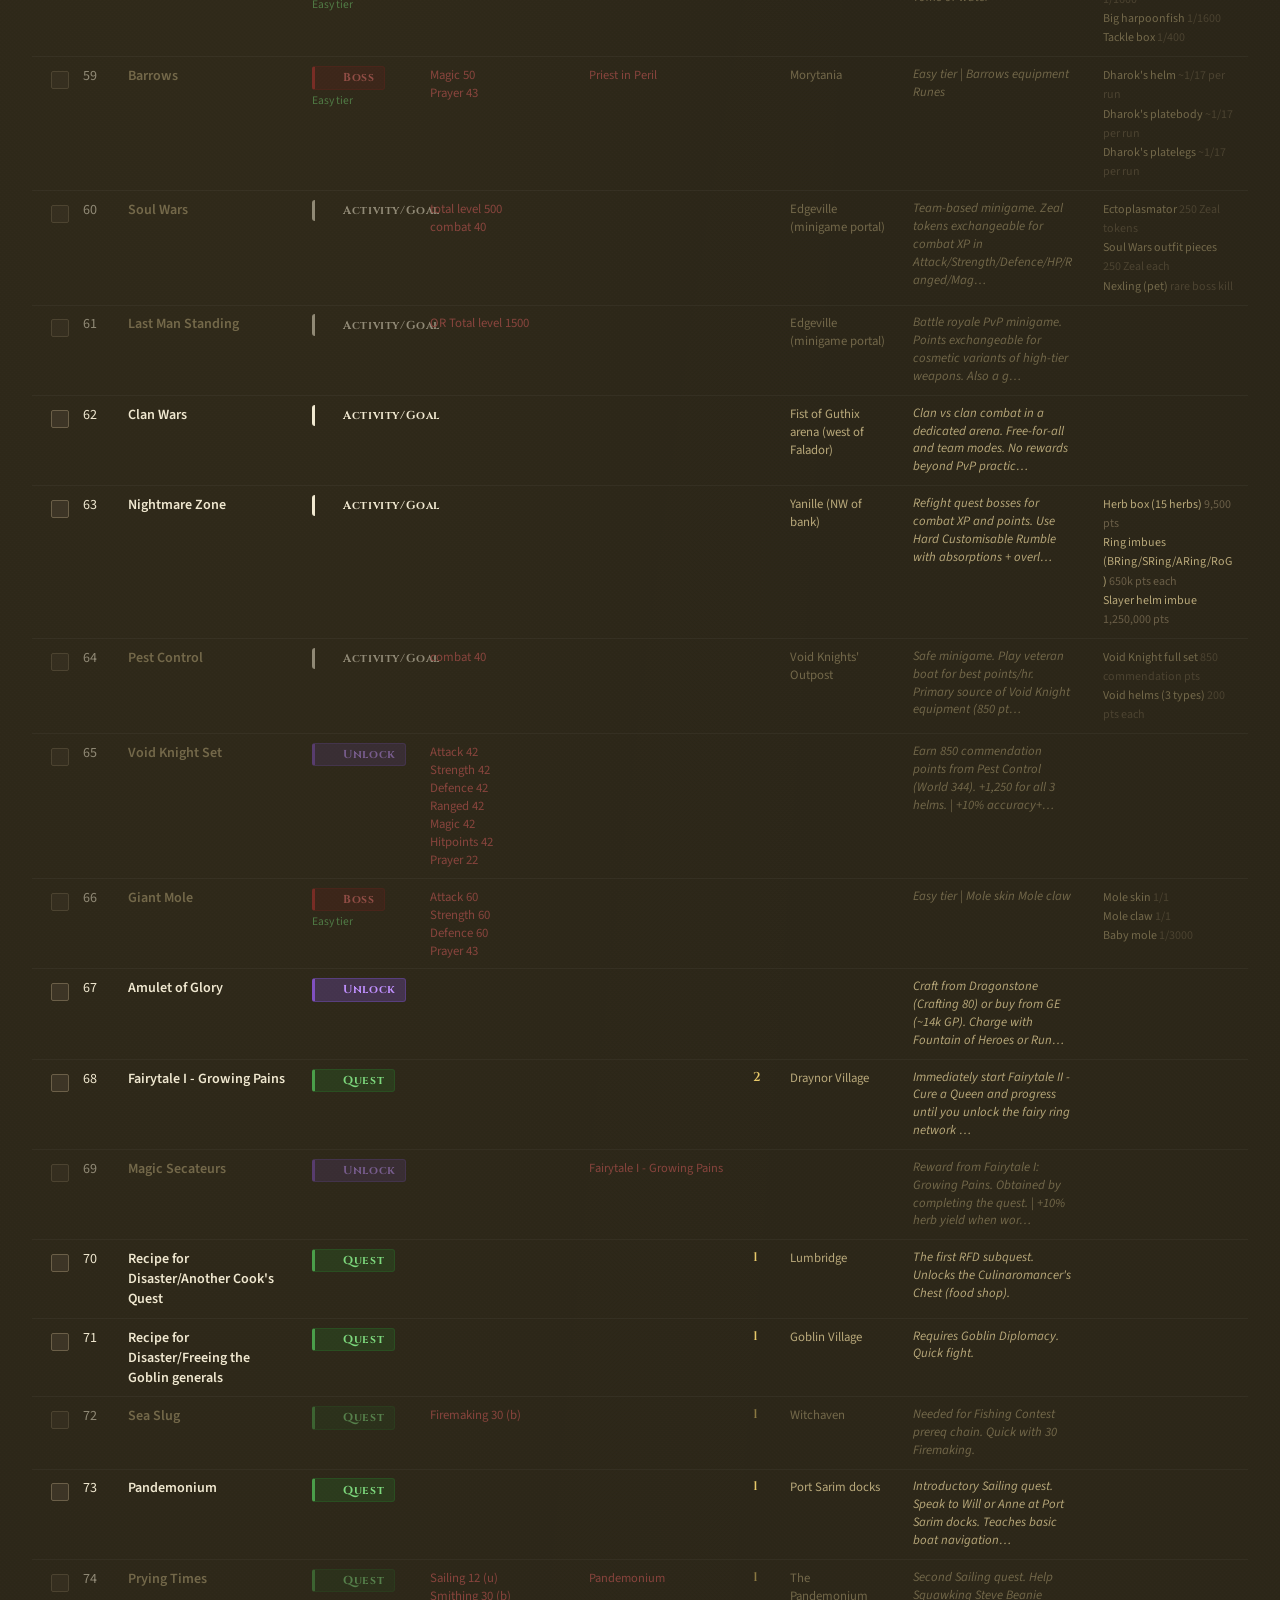
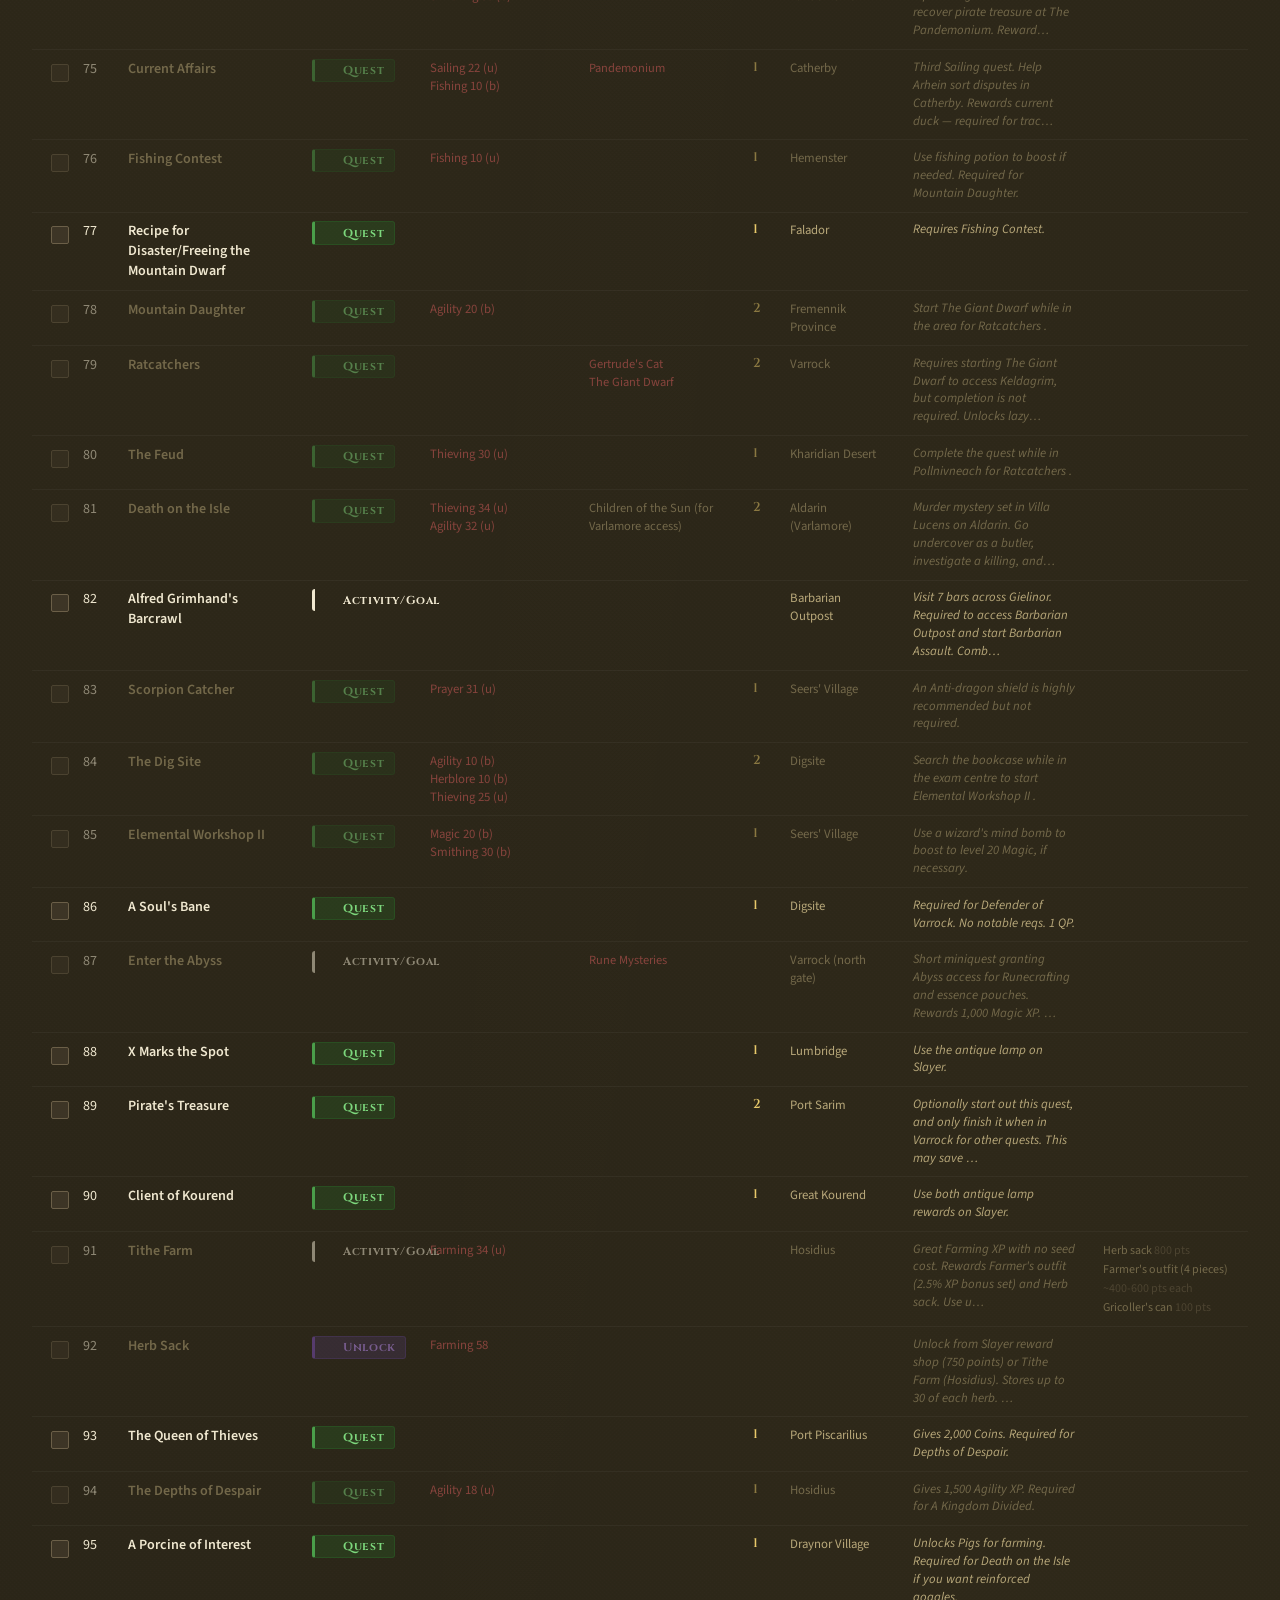
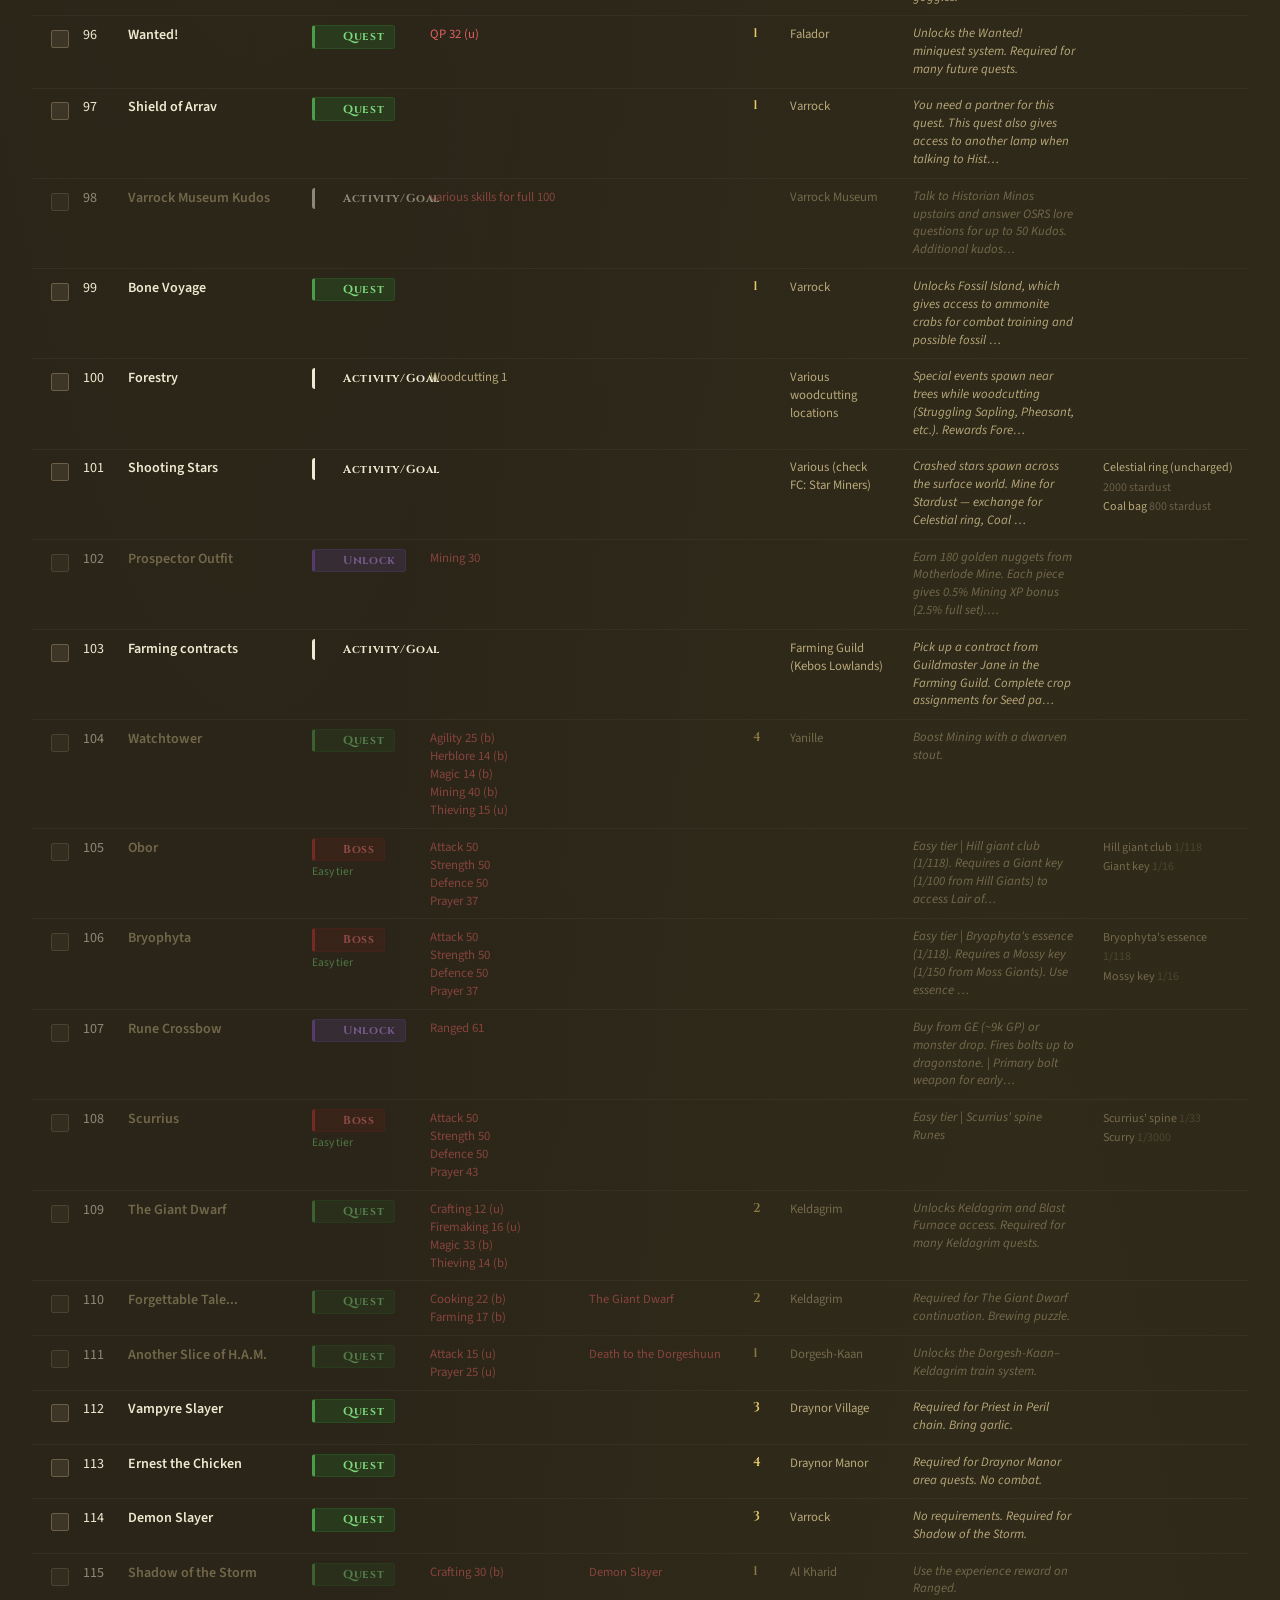
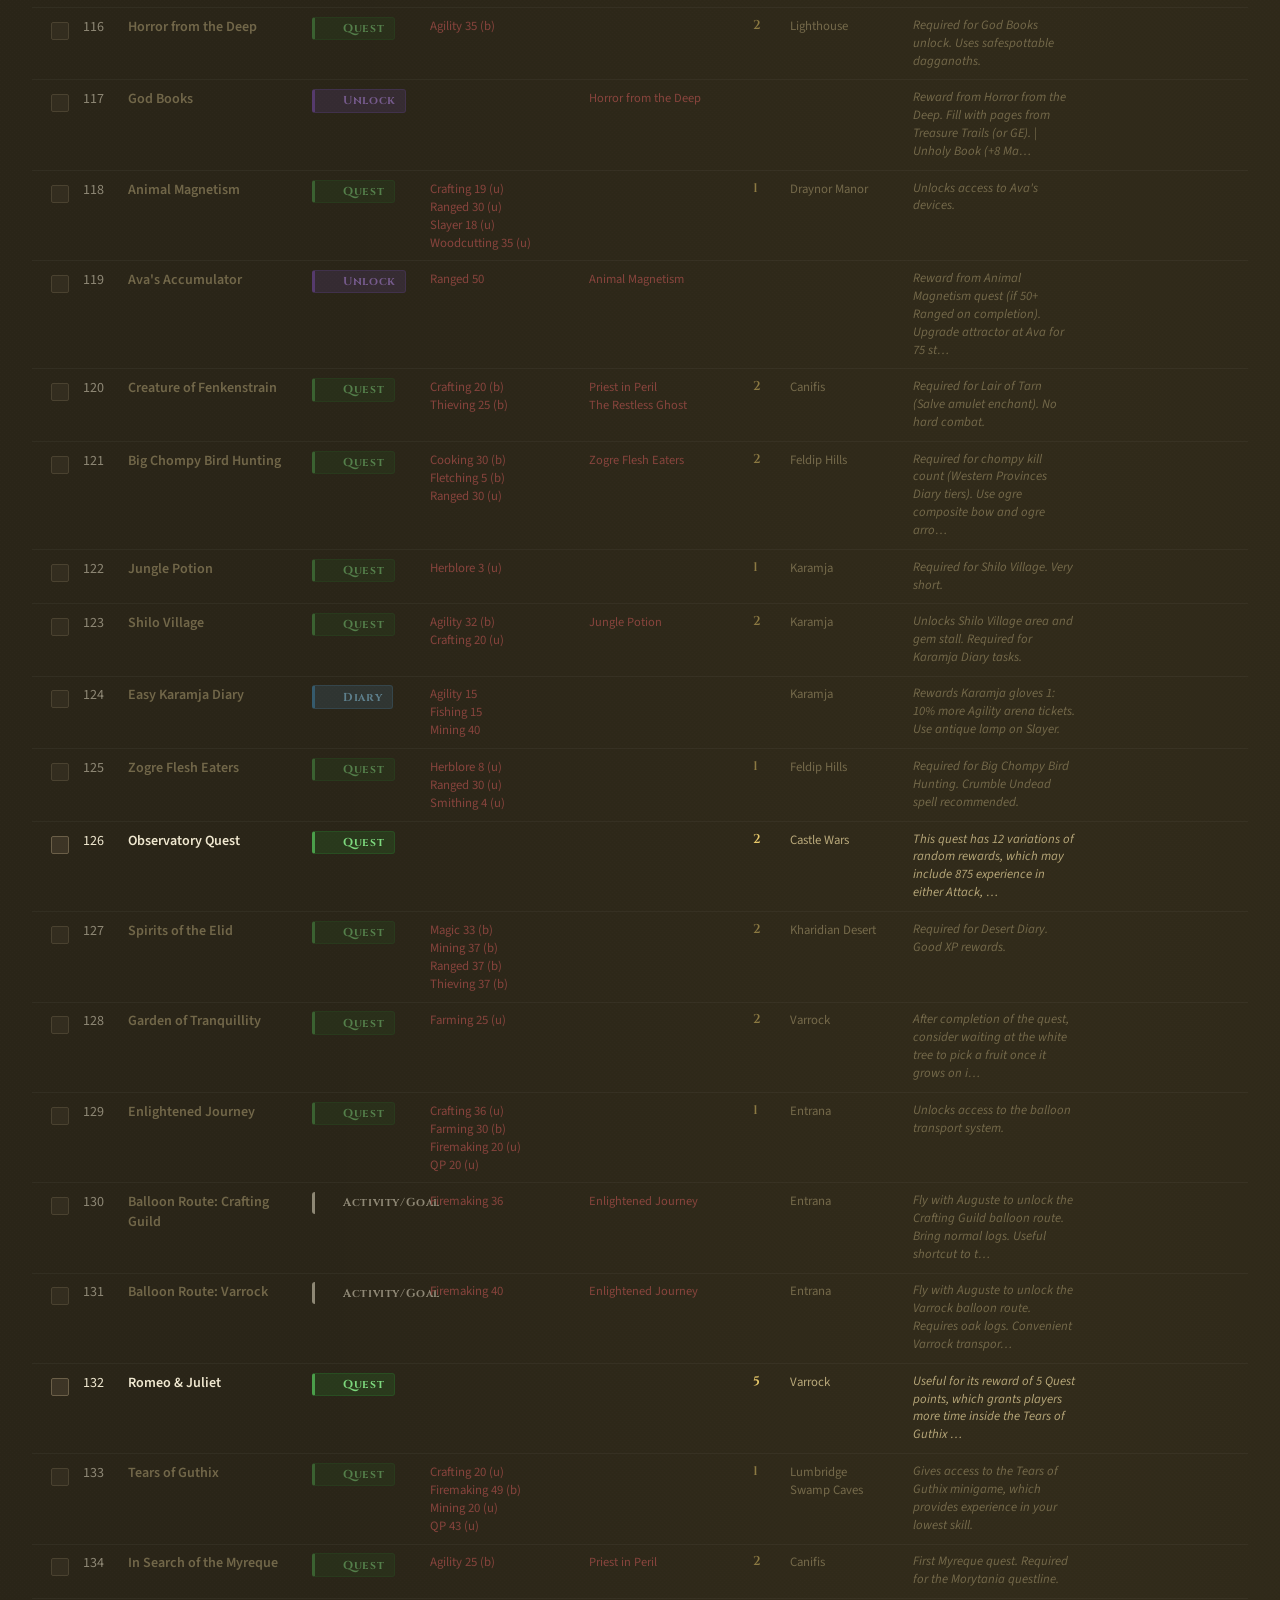
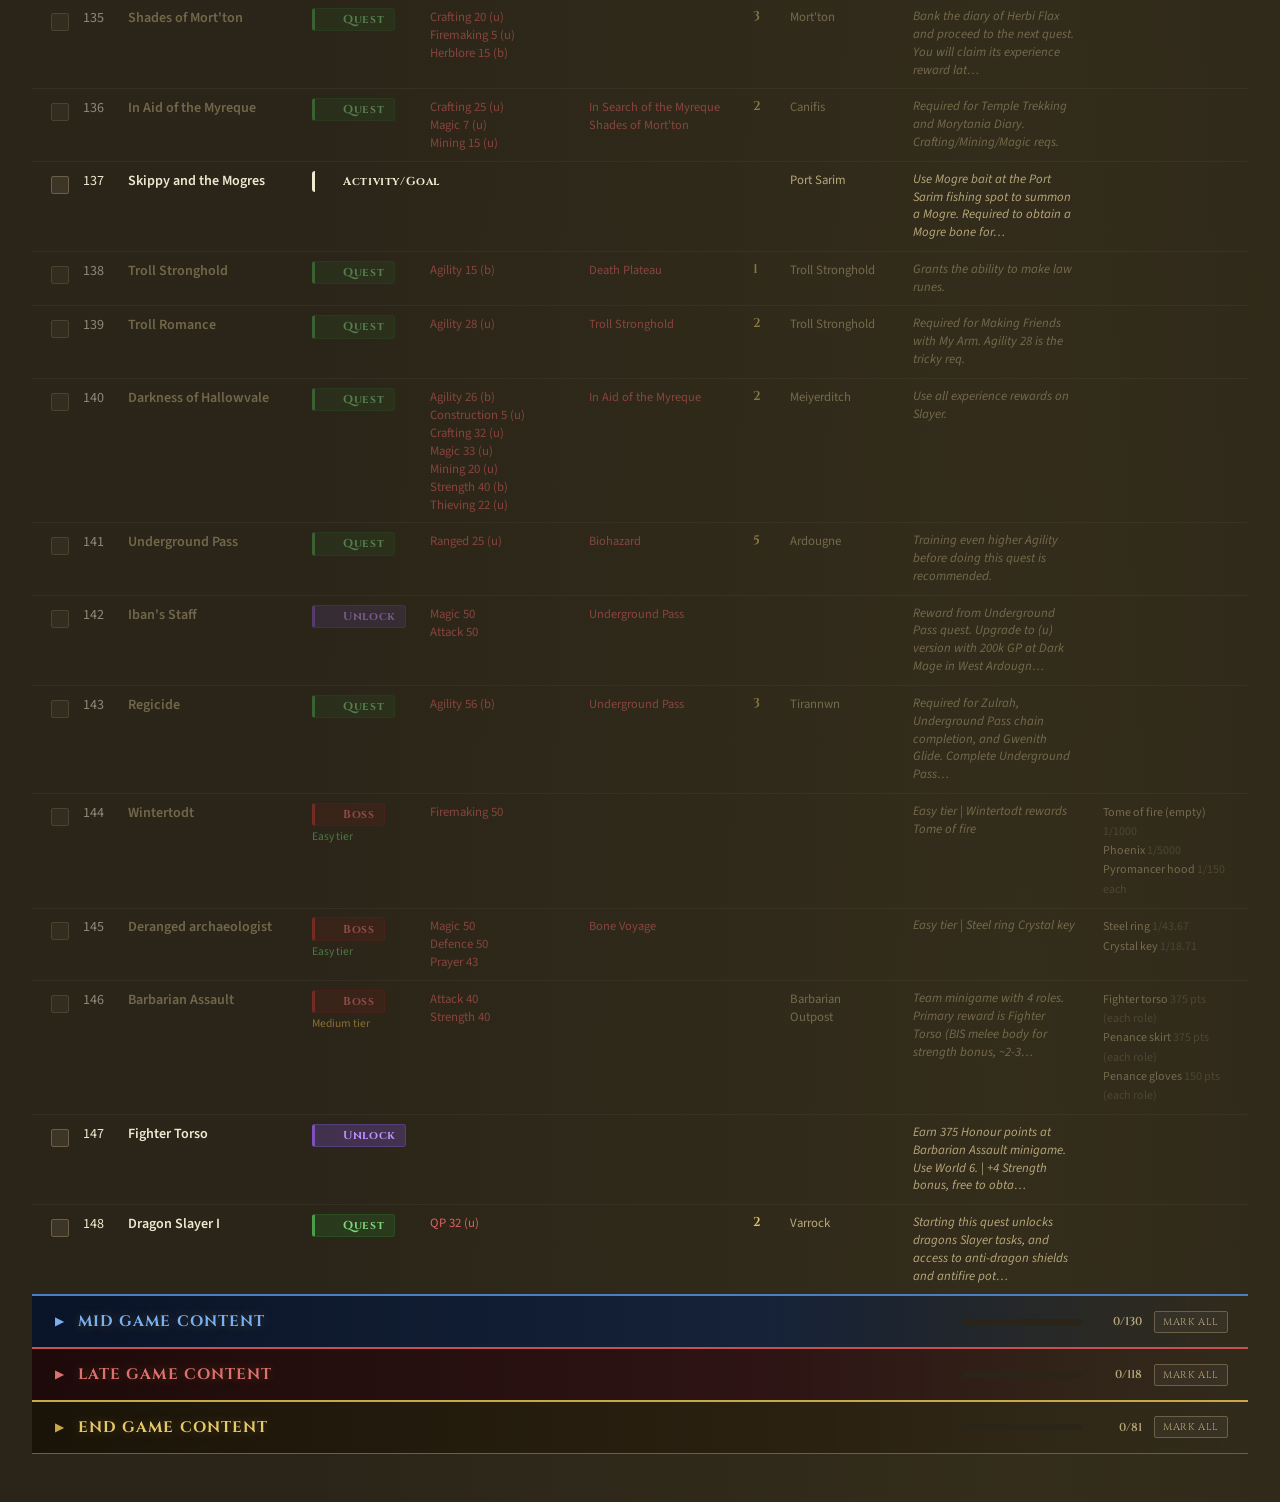
==== commit 35d06a2e: "Add files via upload" ====
--- a/index.html
+++ b/index.html
@@ -31,3686 +31,7 @@
 
 <link rel="preconnect" href="https://fonts.googleapis.com">
 <link href="https://fonts.googleapis.com/css2?family=MedievalSharp&family=Cinzel:wght@400;600;700&family=IM+Fell+English:ital@0;1&family=Source+Sans+3:wght@300;400;600&display=swap" rel="stylesheet">
-<style>
-:root {
-    --gold: #c8a84b;
-    --gold-light: #e8c96a;
-    --gold-dark: #8a6e2a;
-    --stone: #2a2518;
-    --stone-mid: #3d3526;
-    --stone-light: #524839;
-    --stone-lighter: #6b5f48;
-    --parchment: #f0e8d0;
-    --parchment-dark: #d4c89a;
-    --red: #8b2020;
-    --red-light: #c43030;
-    --green: #2a6b2a;
-    --green-light: #3d9e3d;
-    --blue: #1a3a6b;
-    --blue-light: #2a5aa0;
-    --text-light: #f0e8d0;
-    --text-muted: #b8a87a;
-    --shadow: rgba(0,0,0,0.6);
-  }
-
-  * { box-sizing: border-box; margin: 0; padding: 0; }
-  html, body { overflow-x: hidden; max-width: 100vw; }
-
-  body {
-    background-color: var(--stone);
-    background-image:
-      radial-gradient(ellipse at 20% 0%, rgba(200,168,75,0.08) 0%, transparent 50%),
-      radial-gradient(ellipse at 80% 100%, rgba(200,168,75,0.06) 0%, transparent 50%),
-      url("data:image/svg+xml,%3Csvg xmlns='http://www.w3.org/2000/svg' width='4' height='4'%3E%3Crect width='4' height='4' fill='%232a2518'/%3E%3Crect x='0' y='0' width='1' height='1' fill='%2330291d' opacity='0.5'/%3E%3Crect x='2' y='2' width='1' height='1' fill='%2330291d' opacity='0.5'/%3E%3C/svg%3E");
-    color: var(--text-light);
-    font-family: 'Source Sans 3', sans-serif;
-    min-height: 100vh;
-  }
-
-  /* ===== HEADER ===== */
-  header {
-    background: linear-gradient(180deg, #1a1408 0%, var(--stone) 100%);
-    border-bottom: 2px solid var(--gold-dark);
-    padding: 0 2rem;
-    position: sticky;
-    top: 0;
-    z-index: 100;
-    box-shadow: 0 4px 20px rgba(0,0,0,0.8);
-  }
-
-  .header-inner {
-    max-width: 1400px;
-    margin: 0 auto;
-    display: flex;
-    align-items: center;
-    gap: 2rem;
-    height: 64px;
-  }
-
-  .site-title {
-    font-family: 'Cinzel', serif;
-    font-size: 1.4rem;
-    font-weight: 700;
-    color: var(--gold);
-    letter-spacing: 0.05em;
-    text-shadow: 0 0 20px rgba(200,168,75,0.4);
-    white-space: nowrap;
-  }
-
-  .site-title-img {
-    height: 58px;
-    width: auto;
-    display: block;
-    object-fit: contain;
-    flex-shrink: 0;
-  }
-
-  .site-title span {
-    color: var(--gold-light);
-  }
-
-  nav {
-    display: flex;
-    gap: 0.25rem;
-    flex: 1;
-  }
-
-  .nav-btn {
-    background: none;
-    border: 1px solid transparent;
-    color: var(--text-muted);
-    font-family: 'Cinzel', serif;
-    font-size: 0.8rem;
-    font-weight: 600;
-    letter-spacing: 0.05em;
-    padding: 0.45rem 1.1rem;
-    cursor: pointer;
-    border-radius: 3px;
-    transition: all 0.2s;
-  }
-
-  .nav-btn:hover {
-    color: var(--gold-light);
-    border-color: var(--gold-dark);
-    background: rgba(200,168,75,0.08);
-  }
-
-  .nav-btn.active {
-    color: var(--gold);
-    border-color: var(--gold);
-    background: rgba(200,168,75,0.12);
-  }
-
-  /* ===== PAGES ===== */
-  .page { display: none; }
-  .page.active { display: block; }
-
-  /* ===== LOOKUP BAR ===== */
-  .lookup-bar {
-    background: linear-gradient(180deg, var(--stone-mid) 0%, var(--stone) 100%);
-    border-bottom: 1px solid var(--stone-lighter);
-    padding: 1.25rem 2rem;
-  }
-
-  .lookup-inner {
-    max-width: 1400px;
-    margin: 0 auto;
-    display: flex;
-    gap: 1rem;
-    align-items: flex-end;
-    flex-wrap: wrap;
-  }
-
-  .lookup-group {
-    display: flex;
-    flex-direction: column;
-    gap: 0.3rem;
-  }
-
-  .lookup-group label {
-    font-family: 'Cinzel', serif;
-    font-size: 0.7rem;
-    font-weight: 600;
-    color: var(--text-muted);
-    letter-spacing: 0.08em;
-    text-transform: uppercase;
-  }
-
-  .lookup-group input {
-    background: var(--stone);
-    border: 1px solid var(--stone-lighter);
-    border-radius: 3px;
-    color: var(--text-light);
-    font-family: 'Source Sans 3', sans-serif;
-    font-size: 0.95rem;
-    padding: 0.5rem 0.85rem;
-    width: 240px;
-    transition: border-color 0.2s;
-    outline: none;
-  }
-
-  .lookup-group input:focus {
-    border-color: var(--gold-dark);
-  }
-
-  .lookup-group input::placeholder {
-    color: var(--stone-lighter);
-  }
-
-  .btn {
-    background: linear-gradient(180deg, var(--gold) 0%, var(--gold-dark) 100%);
-    border: 1px solid var(--gold-dark);
-    border-radius: 3px;
-    color: var(--stone);
-    font-family: 'Cinzel', serif;
-    font-size: 0.8rem;
-    font-weight: 700;
-    letter-spacing: 0.06em;
-    padding: 0.55rem 1.4rem;
-    cursor: pointer;
-    transition: all 0.15s;
-    white-space: nowrap;
-    box-shadow: 0 2px 8px rgba(0,0,0,0.4), inset 0 1px 0 rgba(255,255,255,0.2);
-  }
-
-  .btn:hover {
-    background: linear-gradient(180deg, var(--gold-light) 0%, var(--gold) 100%);
-    box-shadow: 0 3px 12px rgba(200,168,75,0.3), inset 0 1px 0 rgba(255,255,255,0.3);
-    transform: translateY(-1px);
-  }
-
-  .btn:active { transform: translateY(0); }
-
-  .btn-ghost {
-    background: transparent;
-    border: 1px solid var(--stone-lighter);
-    color: var(--text-muted);
-  }
-
-  .btn-ghost:hover {
-    background: rgba(200,168,75,0.08);
-    border-color: var(--gold-dark);
-    color: var(--gold-light);
-    box-shadow: none;
-    transform: none;
-  }
-
-  .lookup-sep {
-    color: var(--stone-lighter);
-    font-size: 0.8rem;
-    padding-bottom: 0.6rem;
-    align-self: flex-end;
-  }
-
-  /* ===== FILTERS ===== */
-  .filters-bar {
-    max-width: 1400px;
-    margin: 0 auto;
-    padding: 0.9rem 2rem;
-    display: flex;
-    gap: 0.6rem;
-    flex-wrap: wrap;
-    align-items: center;
-  }
-
-  .filter-label {
-    font-family: 'Cinzel', serif;
-    font-size: 0.7rem;
-    font-weight: 600;
-    color: var(--text-muted);
-    letter-spacing: 0.08em;
-    text-transform: uppercase;
-    margin-right: 0.2rem;
-  }
-
-  .chip {
-    background: var(--stone-mid);
-    border: 1px solid var(--stone-lighter);
-    border-radius: 2px;
-    color: var(--text-muted);
-    font-family: 'Source Sans 3', sans-serif;
-    font-size: 0.8rem;
-    padding: 0.3rem 0.8rem;
-    cursor: pointer;
-    transition: all 0.15s;
-  }
-
-  .chip:hover { border-color: var(--gold-dark); color: var(--gold-light); }
-
-  .chip.active {
-    background: rgba(200,168,75,0.15);
-    border-color: var(--gold);
-    color: var(--gold);
-  }
-
-  .chip.type-quest.active { background: rgba(42,107,42,0.2); border-color: var(--green-light); color: #6fc96f; }
-  .chip.type-boss.active { background: rgba(139,32,32,0.2); border-color: var(--red-light); color: #e06060; }
-  .chip.type-activity.active { background: rgba(26,58,107,0.2); border-color: var(--blue-light); color: #7ab0f0; }
-  .chip.type-unlock.active { background: rgba(120,80,200,0.2); border-color: #8a50c8; color: #b080f0; }
-  .chip.type-miniquest.active { background: rgba(180,120,30,0.2); border-color: #c89030; color: #e8b848; }
-
-  /* ===== SEARCH ===== */
-  .search-row {
-    max-width: 1400px;
-    margin: 0 auto;
-    padding: 0 2rem 0.75rem;
-    display: flex;
-    gap: 0.75rem;
-    align-items: center;
-  }
-
-  .search-input {
-    background: var(--stone-mid);
-    border: 1px solid var(--stone-lighter);
-    border-radius: 3px;
-    color: var(--text-light);
-    font-family: 'Source Sans 3', sans-serif;
-    font-size: 0.9rem;
-    padding: 0.45rem 0.85rem;
-    width: 260px;
-    outline: none;
-    transition: border-color 0.2s;
-  }
-
-  .search-input:focus { border-color: var(--gold-dark); }
-  .search-input::placeholder { color: var(--stone-lighter); }
-
-  .results-count {
-    color: var(--text-muted);
-    font-size: 0.8rem;
-    margin-left: auto;
-    font-family: 'Cinzel', serif;
-    letter-spacing: 0.04em;
-  }
-
-  /* ===== STATUS MESSAGE ===== */
-  .status-msg {
-    max-width: 1400px;
-    margin: 0 auto;
-    padding: 0 2rem 0.75rem;
-  }
-
-  .status-inner {
-    background: rgba(200,168,75,0.08);
-    border: 1px solid var(--gold-dark);
-    border-radius: 3px;
-    padding: 0.6rem 1rem;
-    font-size: 0.85rem;
-    color: var(--gold-light);
-    display: flex;
-    align-items: center;
-    gap: 0.5rem;
-  }
-
-  .status-inner.error { background: rgba(139,32,32,0.15); border-color: var(--red-light); color: #e08080; }
-  .status-inner.success { background: rgba(42,107,42,0.15); border-color: var(--green-light); color: #80d080; }
-
-  /* ===== TABLE ===== */
-  .table-wrap {
-    max-width: 1400px;
-    margin: 0 auto;
-    padding: 0 0 3rem;
-  }
-  .table-scroll {
-    overflow-x: auto;
-    padding: 0 2rem;
-  }
-  thead th {
-    background: #1a1408;
-    border-bottom: 2px solid var(--gold-dark);
-    box-shadow: 0 2px 8px rgba(0,0,0,0.6);
-    color: var(--gold);
-    font-family: 'Cinzel', serif;
-    font-size: 0.72rem;
-    font-weight: 600;
-    letter-spacing: 0.08em;
-    padding: 0.7rem 0.85rem;
-    text-align: left;
-    white-space: nowrap;
-  }
-  /* Fixed column widths prevent shifting on accordion expand/collapse */
-  #main-table { table-layout: fixed; width: 100%; min-width: 1100px; }
-  #main-table th:nth-child(1)  { width: 36px; }
-  #main-table th:nth-child(2)  { width: 44px; }
-  #main-table th:nth-child(3)  { width: 180px; }
-  #main-table th:nth-child(4)  { width: 115px; }
-  #main-table th:nth-child(5)  { width: 155px; }
-  #main-table th:nth-child(6)  { width: 160px; }
-  #main-table th:nth-child(7)  { width: 36px; }
-  #main-table th:nth-child(8)  { width: 120px; }
-  #main-table th:nth-child(9)  { width: 185px; }
-  #main-table th:nth-child(10) { width: 155px; }
-
-  table {
-    width: 100%;
-    border-collapse: collapse;
-    font-size: 0.88rem;
-  }
-
-
-
-  thead th:first-child { text-align: center; }
-
-  tbody tr {
-    border-bottom: 1px solid rgba(255,255,255,0.04);
-    transition: background 0.1s;
-    cursor: pointer;
-  }
-
-  tbody tr:hover { background: rgba(200,168,75,0.06); }
-
-  tbody tr.completed {
-    background: rgba(42, 107, 42, 0.18);
-  }
-
-  tbody tr.completed:hover {
-    background: rgba(42, 107, 42, 0.26);
-  }
-
-  tbody tr.completed td {
-    color: rgba(111, 201, 111, 0.85);
-  }
-
-  tbody tr.completed .td-name a,
-  tbody tr.completed .td-name {
-    color: #6fc96f;
-  }
-
-  tbody tr.completed .type-badge {
-    opacity: 0.7;
-  }
-
-  tbody tr.completed .qp-badge {
-    color: rgba(111, 201, 111, 0.8);
-  }
-
-  tbody tr.row-locked {
-    opacity: 0.5;
-  }
-
-  tbody tr.row-achievable {
-    background: rgba(42,107,42,0.08);
-    border-left: 2px solid rgba(42,107,42,0.4);
-  }
-
-  tbody tr.row-achievable:hover {
-    background: rgba(42,107,42,0.15);
-  }
-
-  tbody tr.row-kc-progress {
-    background: rgba(40,140,200,0.08);
-    border-left: 2px solid rgba(40,140,200,0.5);
-  }
-
-  tbody tr.row-kc-progress:hover {
-    background: rgba(40,140,200,0.15);
-  }
-
-  tbody tr.row-kc-complete {
-    background: rgba(42,107,42,0.08);
-    border-left: 2px solid rgba(42,107,42,0.4);
-  }
-
-  tbody tr.row-kc-complete:hover {
-    background: rgba(42,107,42,0.15);
-  }
-
-  .drops-cell {
-    font-size: 0.75rem;
-    color: var(--text-muted);
-    max-width: 200px;
-    line-height: 1.6;
-    overflow: hidden;
-    word-break: break-word;
-  }
-
-  tbody tr.row-locked .td-name,
-  tbody tr.row-locked .td-name a {
-    color: var(--text-muted);
-  }
-
-  td {
-    padding: 0.55rem 0.85rem;
-    vertical-align: top;
-    color: var(--text-light);
-  }
-
-  td:first-child {
-    text-align: center;
-    color: var(--text-muted);
-    font-size: 0.78rem;
-    font-family: 'Cinzel', serif;
-    font-weight: 600;
-  }
-
-  .td-name {
-    font-weight: 600;
-    color: var(--parchment);
-  }
-
-  .td-name a {
-    color: inherit;
-    text-decoration: none;
-  }
-
-  .td-name a:hover { color: var(--gold-light); text-decoration: underline; }
-
-  .type-badge {
-    display: inline-block;
-    border-radius: 3px;
-    font-size: 0.72rem;
-    font-family: 'Cinzel', serif;
-    font-weight: 700;
-    letter-spacing: 0.05em;
-    padding: 0.2rem 0.6rem;
-    white-space: nowrap;
-    border-left-width: 3px !important;
-    border-left-style: solid !important;
-  }
-
-  .badge-Quest      { background: rgba(42,107,42,0.3);    color: #7dd87d; border: 1px solid rgba(42,107,42,0.4);    border-left-color: #4a9e4a !important; }
-  .badge-Boss       { background: rgba(139,32,32,0.3);    color: #f07070; border: 1px solid rgba(139,32,32,0.4);   border-left-color: #c03030 !important; }
-  .badge-Activity\/Goal, .badge-Activity { background: rgba(26,58,107,0.3); color: #8abcf8; border: 1px solid rgba(26,58,107,0.4); border-left-color: #3a6ab8 !important; }
-  .badge-Unlock     { background: rgba(120,80,200,0.3);   color: #c090ff; border: 1px solid rgba(120,80,200,0.4);  border-left-color: #8050c0 !important; }
-  .badge-Miniquest  { background: rgba(180,120,30,0.3);   color: #f0c858; border: 1px solid rgba(180,120,30,0.4);  border-left-color: #c88820 !important; }
-  .badge-Diary      { background: rgba(80,150,200,0.3);   color: #90d8ff; border: 1px solid rgba(80,150,200,0.4);  border-left-color: #4090c0 !important; }
-  .chip.type-diary.active { background: rgba(80,150,200,0.2); border-color: #60a8d8; color: #80c8f0; }
-
-  .boss-tier {
-    font-size: 0.72rem;
-    color: var(--text-muted);
-    white-space: nowrap;
-  }
-
-  .tier-easy { color: #6fc96f; }
-  .tier-medium { color: #e8b848; }
-  .tier-hard { color: #e09030; }
-  .tier-elite { color: #e06060; }
-  .tier-master { color: #c050c0; }
-  .tier-grandmaster { color: #ff4040; text-shadow: 0 0 8px rgba(255,64,64,0.5); }
-
-  .skill-req {
-    font-size: 0.8rem;
-    color: var(--text-muted);
-    max-width: 260px;
-    word-break: break-word;
-    overflow-wrap: break-word;
-  }
-
-  .req-unmet { color: #e06060; }
-
-  .info-cell {
-    font-size: 0.8rem;
-    color: var(--text-muted);
-    font-style: italic;
-    line-height: 1.4;
-    overflow: hidden;
-    word-break: break-word;
-    overflow-wrap: break-word;
-  }
-
-  /* Mobile detail sub-line — hidden on desktop, shown in mobile media query */
-  .card-detail { display: none; }
-
-  .qp-badge {
-    color: var(--gold-light);
-    font-family: 'Cinzel', serif;
-    font-size: 0.8rem;
-    font-weight: 600;
-  }
-
-  .location-cell {
-    font-size: 0.8rem;
-    color: var(--text-muted);
-    word-break: break-word;
-  }
-
-  /* completed checkbox */
-  .check-cell {
-    width: 28px;
-    height: 28px;
-    display: flex;
-    align-items: center;
-    justify-content: center;
-  }
-
-  .check-box {
-    width: 18px;
-    height: 18px;
-    border: 1px solid var(--stone-lighter);
-    border-radius: 2px;
-    background: var(--stone-mid);
-    cursor: pointer;
-    display: flex;
-    align-items: center;
-    justify-content: center;
-    transition: all 0.15s;
-    flex-shrink: 0;
-  }
-
-  .check-box:hover { border-color: var(--gold-dark); }
-  .check-box.checked { background: var(--green); border-color: var(--green-light); }
-  .check-box.checked::after { content: '✓'; color: #6fc96f; font-size: 11px; line-height: 1; }
-
-  /* ===== PROGRESS BAR ===== */
-  .progress-bar-wrap {
-    max-width: 1400px;
-    margin: 0 auto;
-    padding: 0.75rem 2rem 0;
-    display: flex;
-    align-items: center;
-    gap: 1rem;
-  }
-
-  .progress-track {
-    flex: 1;
-    height: 6px;
-    background: var(--stone-mid);
-    border-radius: 3px;
-    overflow: hidden;
-    border: 1px solid var(--stone-lighter);
-  }
-
-  .progress-fill {
-    height: 100%;
-    background: linear-gradient(90deg, var(--gold-dark), var(--gold));
-    border-radius: 3px;
-    transition: width 0.4s ease;
-  }
-
-  .progress-label {
-    font-family: 'Cinzel', serif;
-    font-size: 0.75rem;
-    color: var(--text-muted);
-    white-space: nowrap;
-  }
-
-  .progress-label strong { color: var(--gold); }
-
-  /* ===== DETAIL PANEL ===== */
-  .detail-overlay {
-    display: none;
-    position: fixed;
-    inset: 0;
-    background: rgba(0,0,0,0.7);
-    z-index: 200;
-    backdrop-filter: blur(3px);
-  }
-
-  .detail-overlay.open { display: flex; align-items: center; justify-content: center; }
-
-  .detail-panel {
-    background: var(--stone-mid);
-    border: 1px solid var(--gold-dark);
-    border-radius: 4px;
-    box-shadow: 0 20px 60px rgba(0,0,0,0.8), inset 0 1px 0 rgba(200,168,75,0.1);
-    max-width: 560px;
-    width: 90%;
-    max-height: 80vh;
-    overflow-y: auto;
-    position: relative;
-  }
-
-  .detail-header {
-    background: linear-gradient(180deg, var(--stone-light) 0%, var(--stone-mid) 100%);
-    border-bottom: 1px solid var(--gold-dark);
-    padding: 1.25rem 1.5rem;
-    display: flex;
-    align-items: flex-start;
-    justify-content: space-between;
-    gap: 1rem;
-    position: sticky;
-    top: 0;
-  }
-
-  .detail-title {
-    font-family: 'Cinzel', serif;
-    font-size: 1.1rem;
-    font-weight: 700;
-    color: var(--gold-light);
-  }
-
-  .detail-close {
-    background: none;
-    border: none;
-    color: var(--text-muted);
-    cursor: pointer;
-    font-size: 1.2rem;
-    line-height: 1;
-    padding: 0.1rem;
-    transition: color 0.15s;
-  }
-
-  .detail-close:hover { color: var(--gold); }
-
-  .detail-body { padding: 1.25rem 1.5rem; }
-
-  .detail-row {
-    display: flex;
-    gap: 0.75rem;
-    margin-bottom: 0.85rem;
-    align-items: flex-start;
-  }
-
-  .detail-row-label {
-    font-family: 'Cinzel', serif;
-    font-size: 0.7rem;
-    font-weight: 600;
-    letter-spacing: 0.08em;
-    color: var(--text-muted);
-    text-transform: uppercase;
-    width: 110px;
-    flex-shrink: 0;
-    padding-top: 0.05rem;
-  }
-
-  .detail-row-val {
-    font-size: 0.88rem;
-    color: var(--text-light);
-    line-height: 1.5;
-    flex: 1;
-  }
-
-  .detail-divider {
-    border: none;
-    border-top: 1px solid var(--stone-lighter);
-    margin: 1rem 0;
-  }
-
-  .detail-actions {
-    display: flex;
-    gap: 0.75rem;
-    padding: 1rem 1.5rem 1.25rem;
-    border-top: 1px solid var(--stone-lighter);
-    flex-wrap: wrap;
-  }
-
-  .detail-actions .btn {
-    flex: 1;
-    min-width: 0;
-    text-align: center;
-    white-space: nowrap;
-    overflow: hidden;
-    text-overflow: ellipsis;
-  }
-
-  @media (max-width: 768px) {
-    .detail-panel {
-      width: 95%;
-      max-height: 85vh;
-    }
-    .detail-header {
-      padding: 1rem 1.1rem;
-    }
-    .detail-body {
-      padding: 1rem 1.1rem;
-    }
-    .detail-actions {
-      padding: 0.75rem 1.1rem 1rem;
-    }
-    .detail-row-label {
-      width: 90px;
-      font-size: 0.65rem;
-    }
-  }
-
-  /* ===== RANDOMIZER PAGE ===== */
-  .randomizer-page {
-    max-width: 900px;
-    margin: 0 auto;
-    padding: 3rem 2rem;
-  }
-
-  .randomizer-header {
-    text-align: center;
-    margin-bottom: 3rem;
-  }
-
-  .randomizer-header h1 {
-    font-family: 'Cinzel', serif;
-    font-size: 2rem;
-    font-weight: 700;
-    color: var(--gold);
-    text-shadow: 0 0 30px rgba(200,168,75,0.3);
-    margin-bottom: 0.5rem;
-  }
-
-  .randomizer-header p {
-    color: var(--text-muted);
-    font-size: 0.95rem;
-    font-family: 'IM Fell English', serif;
-    font-style: italic;
-  }
-
-  .randomizer-filters {
-    display: flex;
-    gap: 0.5rem;
-    flex-wrap: wrap;
-    justify-content: center;
-    margin-bottom: 2rem;
-  }
-
-  .spin-area {
-    background: var(--stone-mid);
-    border: 1px solid var(--gold-dark);
-    border-radius: 6px;
-    padding: 2.5rem;
-    text-align: center;
-    min-height: 300px;
-    display: flex;
-    flex-direction: column;
-    align-items: center;
-    justify-content: center;
-    position: relative;
-    overflow: hidden;
-    box-shadow: inset 0 0 60px rgba(0,0,0,0.4), 0 8px 30px rgba(0,0,0,0.5);
-  }
-
-  .spin-area::before {
-    content: '';
-    position: absolute;
-    inset: 0;
-    background: radial-gradient(ellipse at 50% 0%, rgba(200,168,75,0.08) 0%, transparent 60%);
-    pointer-events: none;
-  }
-
-  .spin-num {
-    font-family: 'Cinzel', serif;
-    font-size: 0.75rem;
-    letter-spacing: 0.1em;
-    color: var(--text-muted);
-    margin-bottom: 0.75rem;
-  }
-
-  .spin-name {
-    font-family: 'Cinzel', serif;
-    font-size: 1.8rem;
-    font-weight: 700;
-    color: var(--gold-light);
-    text-shadow: 0 0 20px rgba(200,168,75,0.4);
-    margin-bottom: 0.5rem;
-    line-height: 1.2;
-    animation: fadeIn 0.4s ease;
-  }
-
-  @keyframes fadeIn {
-    from { opacity: 0; transform: translateY(12px); }
-    to { opacity: 1; transform: translateY(0); }
-  }
-
-  @keyframes spinAnim {
-    0% { opacity: 0.3; transform: translateY(-8px); }
-    100% { opacity: 1; transform: translateY(0); }
-  }
-
-  .spin-name.spinning {
-    animation: spinAnim 0.08s ease infinite alternate;
-  }
-
-  .spin-type { margin-bottom: 1rem; }
-
-  .spin-meta {
-    display: flex;
-    gap: 1.5rem;
-    justify-content: center;
-    flex-wrap: wrap;
-    margin-bottom: 1rem;
-  }
-
-  .spin-meta-item {
-    text-align: center;
-  }
-
-  .spin-meta-label {
-    font-family: 'Cinzel', serif;
-    font-size: 0.65rem;
-    letter-spacing: 0.1em;
-    color: var(--text-muted);
-    text-transform: uppercase;
-    display: block;
-    margin-bottom: 0.15rem;
-  }
-
-  .spin-meta-val {
-    font-size: 0.9rem;
-    color: var(--text-light);
-  }
-
-  .spin-info {
-    font-family: 'IM Fell English', serif;
-    font-style: italic;
-    font-size: 0.9rem;
-    color: var(--text-muted);
-    max-width: 500px;
-    line-height: 1.5;
-    margin-bottom: 0.5rem;
-  }
-
-  .spin-idle {
-    font-family: 'IM Fell English', serif;
-    font-style: italic;
-    font-size: 1.1rem;
-    color: var(--stone-lighter);
-  }
-
-  .spin-btn-row {
-    display: flex;
-    gap: 1rem;
-    justify-content: center;
-    margin-top: 2rem;
-  }
-
-  .spin-btn {
-    background: linear-gradient(180deg, var(--gold) 0%, var(--gold-dark) 100%);
-    border: 1px solid var(--gold-dark);
-    border-radius: 4px;
-    color: var(--stone);
-    font-family: 'Cinzel', serif;
-    font-size: 1rem;
-    font-weight: 700;
-    letter-spacing: 0.06em;
-    padding: 0.85rem 2.5rem;
-    cursor: pointer;
-    transition: all 0.15s;
-    box-shadow: 0 4px 16px rgba(0,0,0,0.4), inset 0 1px 0 rgba(255,255,255,0.25);
-  }
-
-  .spin-btn:hover {
-    background: linear-gradient(180deg, var(--gold-light) 0%, var(--gold) 100%);
-    box-shadow: 0 6px 20px rgba(200,168,75,0.35), inset 0 1px 0 rgba(255,255,255,0.3);
-    transform: translateY(-2px);
-  }
-
-  .spin-btn:active { transform: translateY(0); }
-
-  .spin-history {
-    margin-top: 2.5rem;
-  }
-
-  .spin-history h3 {
-    font-family: 'Cinzel', serif;
-    font-size: 0.8rem;
-    letter-spacing: 0.1em;
-    color: var(--text-muted);
-    text-transform: uppercase;
-    margin-bottom: 0.75rem;
-  }
-
-  .history-list {
-    display: flex;
-    flex-direction: column;
-    gap: 0.4rem;
-  }
-
-  .history-item {
-    background: var(--stone-mid);
-    border: 1px solid var(--stone-lighter);
-    border-radius: 3px;
-    padding: 0.5rem 0.85rem;
-    display: flex;
-    align-items: center;
-    gap: 0.75rem;
-    font-size: 0.85rem;
-    color: var(--text-muted);
-    transition: background 0.15s;
-  }
-
-  .history-item:hover { background: var(--stone-light); }
-
-  .history-num {
-    font-family: 'Cinzel', serif;
-    font-size: 0.7rem;
-    font-weight: 600;
-    color: var(--stone-lighter);
-    width: 24px;
-  }
-
-  .history-name {
-    color: var(--parchment-dark);
-    font-weight: 600;
-    flex: 1;
-  }
-
-  /* ===== STATS PAGE ===== */
-  .stats-page {
-    max-width: 1000px;
-    margin: 0 auto;
-    padding: 2rem;
-  }
-
-  .stats-page h2 {
-    font-family: 'Cinzel', serif;
-    font-size: 1.2rem;
-    color: var(--gold);
-    margin-bottom: 1.5rem;
-    letter-spacing: 0.05em;
-  }
-
-  .skills-grid {
-    display: grid;
-    grid-template-columns: repeat(3, 1fr);
-    max-width: 720px;
-    gap: 0.5rem;
-    margin-bottom: 2rem;
-  }
-
-  .skill-input-row {
-    background: var(--stone-mid);
-    border: 1px solid var(--stone-lighter);
-    border-radius: 3px;
-    display: flex;
-    align-items: center;
-    padding: 0.4rem 0.75rem;
-    gap: 0.6rem;
-    transition: border-color 0.15s;
-  }
-
-  .skill-input-row:focus-within { border-color: var(--gold-dark); }
-
-  .skill-icon {
-    width: 20px;
-    height: 20px;
-    object-fit: contain;
-    image-rendering: pixelated;
-    flex-shrink: 0;
-  }
-
-  .skill-name-lbl {
-    font-family: 'Cinzel', serif;
-    font-size: 0.72rem;
-    font-weight: 600;
-    color: var(--text-muted);
-    letter-spacing: 0.04em;
-    width: 90px;
-    flex-shrink: 0;
-  }
-
-  .skill-level-input {
-    background: transparent;
-    border: none;
-    color: var(--text-light);
-    font-family: 'Source Sans 3', sans-serif;
-    font-size: 0.9rem;
-    font-weight: 600;
-    width: 40px;
-    text-align: right;
-    outline: none;
-  }
-
-  .skill-level-input::-webkit-inner-spin-button { opacity: 0; }
-
-  .skill-mob-top { display: contents; }
-  .skill-level-wrap { display: contents; }
-  .skill-level-max { display: none; }
-
-  .stats-actions {
-    display: flex;
-    gap: 0.75rem;
-    margin-bottom: 1.5rem;
-  }
-
-  /* ===== SCROLLBAR ===== */
-  ::-webkit-scrollbar { width: 8px; height: 8px; }
-  ::-webkit-scrollbar-track { background: var(--stone); }
-  ::-webkit-scrollbar-thumb { background: var(--stone-light); border-radius: 4px; }
-  ::-webkit-scrollbar-thumb:hover { background: var(--stone-lighter); }
-
-  /* ===== MOBILE ===== */
-  @media (max-width: 700px) {
-    header { padding: 0 0.75rem; }
-    .header-inner {
-      flex-direction: column;
-      height: auto;
-      padding: 0.5rem 0;
-      gap: 0.35rem;
-      align-items: stretch;
-    }
-    .site-title {
-      font-size: 1rem;
-      text-align: center;
-      padding: 0.15rem 0;
-    }
-    nav {
-      display: flex;
-      justify-content: center;
-      gap: 0.2rem;
-      flex-wrap: wrap;
-    }
-    .nav-btn {
-      font-size: 0.65rem;
-      padding: 0.28rem 0.45rem;
-      flex: 1 1 auto;
-      min-width: 0;
-      text-align: center;
-      white-space: nowrap;
-    }
-    .lookup-inner { gap: 0.75rem; }
-    .lookup-group input { width: 100%; }
-    td { padding: 0.4rem 0.5rem; }
-
-    /* Stats page — card layout on mobile */
-    .skills-grid {
-      grid-template-columns: repeat(3, 1fr);
-      max-width: 100%;
-      gap: 0.4rem;
-    }
-    .skill-input-row {
-      flex-direction: column;
-      align-items: flex-start;
-      padding: 0.45rem 0.5rem 0.4rem;
-      gap: 0.2rem;
-      border-radius: 5px;
-    }
-    .skill-name-lbl {
-      font-size: 0.58rem;
-      letter-spacing: 0.05em;
-      width: 100%;
-      white-space: nowrap;
-      overflow: hidden;
-      text-overflow: ellipsis;
-    }
-    .skill-mob-top {
-      display: flex;
-      align-items: center;
-      gap: 0.35rem;
-      width: 100%;
-    }
-    .skill-icon {
-      width: 18px;
-      height: 18px;
-      flex-shrink: 0;
-    }
-    .skill-level-wrap {
-      display: flex;
-      align-items: baseline;
-      gap: 0;
-      flex: 1;
-    }
-    .skill-level-input {
-      font-size: 0.95rem;
-      font-weight: 700;
-      width: 2.2ch;
-      min-width: 0;
-      text-align: left;
-      color: var(--gold-light);
-      padding: 0;
-      font-family: 'Cinzel', serif;
-    }
-    .skill-level-max {
-      display: inline;
-      font-size: 0.95rem;
-      font-weight: 700;
-      color: var(--text-muted);
-      white-space: nowrap;
-      font-family: 'Cinzel', serif;
-    }
-    .stats-page {
-      padding: 1rem 0.75rem 3rem;
-    }
-    .stats-actions {
-      flex-wrap: wrap;
-    }
-    .stats-actions .btn {
-      flex: 1;
-      text-align: center;
-    }
-  }
-
-  /* ===== MOBILE CARD VIEW ===== */
-  @media (max-width: 768px) {
-    .table-scroll {
-      overflow-x: hidden;
-      overflow-y: unset;
-      max-height: unset;
-      padding: 0 0.5rem;
-      max-width: 100vw;
-    }
-
-    #main-table {
-      min-width: 0;
-      width: 100%;
-      table-layout: auto;
-    }
-
-    table, thead, tbody, tr, td, th { display: block; }
-
-    thead { display: none; }
-
-    /* Tier header rows must stay as table layout — they use flex inside */
-    .tier-header-row { display: table-row !important; }
-    .tier-header-row td { display: table-cell !important; }
-
-    .table-wrap {
-      padding: 0 0 2rem;
-    }
-
-    #main-table tbody tr,
-    .planner-table tbody tr {
-      background: var(--stone-mid);
-      border: 1px solid rgba(200,168,75,0.12);
-      border-radius: 6px;
-      margin-bottom: 0.5rem;
-      padding: 0;
-      display: grid;
-      grid-template-columns: 36px minmax(0,1fr) 90px;
-      grid-template-rows: auto auto;
-      gap: 0;
-      cursor: pointer;
-      transition: border-color 0.15s, background 0.15s;
-      overflow: hidden;
-      width: 100%;
-    }
-
-    #main-table tbody tr:hover,
-    .planner-table tbody tr:hover { border-color: rgba(200,168,75,0.3); background: rgba(61,53,38,0.9); }
-    #main-table tbody tr.completed,
-    .planner-table tbody tr.completed { background: rgba(42,107,42,0.15); border-color: rgba(42,107,42,0.3); }
-    #main-table tbody tr.row-locked { opacity: 0.5; }
-
-    /* Checkbox — col 1, spans both rows */
-    #main-table tbody tr td:nth-child(1),
-    .planner-table tbody tr td:nth-child(1) {
-      grid-column: 1; grid-row: 1 / 3;
-      display: flex; align-items: center; justify-content: center;
-      padding: 0.6rem 0.4rem; width: auto;
-    }
-
-    /* Order number — col 2 row 1 */
-    #main-table tbody tr td:nth-child(2),
-    .planner-table tbody tr td:nth-child(2) {
-      grid-column: 2; grid-row: 1;
-      padding: 0.5rem 0.5rem 0.1rem;
-      font-size: 0.68rem; color: var(--text-muted);
-      font-family: 'Cinzel', serif; font-weight: 600; min-width: 0;
-    }
-
-    /* Name + card-detail — col 2 row 2 */
-    #main-table tbody tr td:nth-child(3),
-    .planner-table tbody tr td:nth-child(3) {
-      grid-column: 2; grid-row: 2;
-      padding: 0 0.5rem 0.5rem;
-      font-size: 0.9rem; font-weight: 600; color: var(--parchment);
-      overflow: hidden; min-width: 0;
-      white-space: nowrap; text-overflow: ellipsis;
-    }
-
-    /* Type badge — col 3, spans both rows */
-    #main-table tbody tr td:nth-child(4),
-    .planner-table tbody tr td:nth-child(4) {
-      grid-column: 3; grid-row: 1 / 3;
-      display: flex; flex-direction: column;
-      align-items: flex-end; justify-content: flex-start;
-      padding: 0.5rem 0.5rem 0.5rem 0.2rem;
-      gap: 0.25rem; overflow: hidden; min-width: 0;
-    }
-    #main-table tbody tr td:nth-child(4) .type-badge,
-    .planner-table tbody tr td:nth-child(4) .type-badge {
-      font-size: 0.58rem; padding: 0.15rem 0.35rem;
-      white-space: nowrap; max-width: 88px;
-      overflow: hidden; text-overflow: ellipsis;
-    }
-    #main-table tbody tr td:nth-child(4) .boss-tier,
-    .planner-table tbody tr td:nth-child(4) .boss-tier {
-      font-size: 0.55rem; white-space: nowrap;
-      text-align: right; display: block;
-    }
-
-    /* Hide everything else */
-    #main-table tbody tr td:nth-child(5),
-    #main-table tbody tr td:nth-child(6),
-    #main-table tbody tr td:nth-child(7),
-    #main-table tbody tr td:nth-child(8),
-    #main-table tbody tr td:nth-child(9),
-    #main-table tbody tr td:nth-child(10),
-    .planner-table tbody tr td:nth-child(5),
-    .planner-table tbody tr td:nth-child(6),
-    .planner-table tbody tr td:nth-child(7),
-    .planner-table tbody tr td:nth-child(8),
-    .planner-table tbody tr td:nth-child(9),
-    .planner-table tbody tr td:nth-child(10) { display: none; }
-
-    #main-table tbody tr.completed td:nth-child(3),
-    .planner-table tbody tr.completed td:nth-child(3) { color: #6fc96f; }
-
-    /* Progress bar padding */
-    .progress-bar-wrap {
-      padding: 0.5rem 0.75rem 0;
-      flex-wrap: wrap;
-      gap: 0.4rem 0.75rem;
-    }
-    .progress-bar-wrap .progress-track { min-width: 60px; }
-    .progress-bar-wrap > div:last-child { width: 100%; justify-content: flex-end; margin-left: 0; }
-
-    /* Filter chips — horizontal scroll, no wrap */
-    .filters-bar {
-      flex-wrap: nowrap;
-      overflow-x: auto;
-      scrollbar-width: none;
-      padding: 0.5rem 0.75rem;
-      gap: 0.35rem;
-    }
-    .filters-bar::-webkit-scrollbar { display: none; }
-    .filter-label { display: none; }
-    .chip { flex-shrink: 0; font-size: 0.75rem; padding: 0.25rem 0.65rem; }
-
-    /* Search row */
-    .search-row { padding: 0.5rem 0.75rem; }
-
-    /* Tier header — shrink progress bar, hide mark-all button */
-    .tier-header-inner {
-      padding: 0.65rem 0.75rem;
-      gap: 0.4rem;
-    }
-    .tier-header-left {
-      gap: 0.4rem;
-      min-width: 0;
-      flex: 1;
-      overflow: hidden;
-    }
-    .tier-label {
-      font-size: 0.78rem;
-      overflow: hidden;
-      text-overflow: ellipsis;
-      white-space: nowrap;
-    }
-    .tier-progress-wrap {
-      width: 50px;
-    }
-    .tier-count {
-      font-size: 0.65rem;
-      min-width: 32px;
-    }
-    .tier-mark-all { display: none; }
-
-    /* Hide lookup-sep and Enter Stats Manually on mobile */
-    .lookup-sep { display: none; }
-    .lookup-sep + .btn { display: none; }
-
-    /* Task tiles — prevent overflow */
-    .table-scroll { padding: 0 0.5rem; }
-    tbody tr { min-width: 0; overflow: hidden; }
-
-    /* Card detail line — clamp to 1 line, no overflow */
-    .card-detail {
-      display: block;
-      font-size: 0.7rem;
-      color: var(--text-muted);
-      margin-top: 0.2rem;
-      line-height: 1.35;
-      white-space: nowrap;
-      overflow: hidden;
-      text-overflow: ellipsis;
-      max-width: 100%;
-    }
-
-    /* Clamp drops cell on mobile too */
-    .drops-cell {
-      white-space: nowrap;
-      overflow: hidden;
-      text-overflow: ellipsis;
-      max-width: 100%;
-    }
-
-    /* Filter scroll indicator — fade on right edge */
-    .filters-bar {
-      -webkit-mask-image: linear-gradient(to right, black 85%, transparent 100%);
-      mask-image: linear-gradient(to right, black 85%, transparent 100%);
-    }
-
-
-  }
-
-
-  /* ===== MOBILE: RANDOMIZER PAGE ===== */
-  @media (max-width: 768px) {
-    .randomizer-page {
-      padding: 1.5rem 0.75rem;
-    }
-
-    .randomizer-header {
-      margin-bottom: 1.25rem;
-    }
-
-    .randomizer-header h1 {
-      font-size: 1.35rem;
-    }
-
-    .randomizer-header p {
-      font-size: 0.85rem;
-    }
-
-    .randomizer-filters {
-      gap: 0.35rem;
-      margin-bottom: 1.25rem;
-      justify-content: flex-start;
-    }
-
-    .randomizer-filters .chip {
-      font-size: 0.72rem;
-      padding: 0.3rem 0.6rem;
-    }
-
-    .spin-area {
-      padding: 1.5rem 1rem;
-      min-height: 220px;
-    }
-
-    .spin-name {
-      font-size: 1.25rem;
-    }
-
-    .spin-meta {
-      gap: 1rem;
-    }
-
-    .spin-btn-row {
-      flex-direction: column;
-      align-items: stretch;
-      gap: 0.6rem;
-      margin-top: 1.25rem;
-    }
-
-    .spin-btn {
-      padding: 0.85rem 1rem;
-      font-size: 0.95rem;
-      text-align: center;
-    }
-
-    .btn-ghost {
-      text-align: center;
-    }
-
-    .spin-history {
-      margin-top: 1.5rem;
-    }
-  }
-
-
-  /* ===== USER NOTES ===== */
-  .user-note-ta {
-    width: 100%;
-    min-height: 80px;
-    background: var(--stone);
-    border: 1px solid var(--stone-lighter);
-    border-radius: 3px;
-    color: var(--text-light);
-    font-family: 'IM Fell English', serif;
-    font-size: 0.88rem;
-    line-height: 1.5;
-    padding: 0.5rem 0.6rem;
-    resize: vertical;
-    outline: none;
-    transition: border-color 0.15s;
-    box-sizing: border-box;
-  }
-
-  .user-note-ta:focus {
-    border-color: var(--gold-dark);
-  }
-
-  .user-note-ta::placeholder {
-    color: var(--stone-lighter);
-    font-style: italic;
-  }
-
-  .note-indicator {
-    font-size: 0.7rem;
-    margin-left: 0.4rem;
-    opacity: 0.7;
-    vertical-align: middle;
-    cursor: default;
-  }
-
-
-  /* ===== IRONMAN TOGGLE ===== */
-  .header-right {
-    margin-left: auto;
-    display: flex;
-    align-items: center;
-    gap: 1rem;
-  }
-
-  .ironman-toggle-btn {
-    background: var(--stone-mid);
-    border: 1px solid var(--stone-lighter);
-    border-radius: 4px;
-    color: var(--text-muted);
-    font-family: 'Cinzel', serif;
-    font-size: 0.75rem;
-    font-weight: 600;
-    padding: 0.35rem 0.75rem;
-    cursor: pointer;
-    display: flex;
-    align-items: center;
-    gap: 0.4rem;
-    transition: all 0.15s;
-    letter-spacing: 0.04em;
-    white-space: nowrap;
-  }
-
-  .ironman-toggle-btn:hover {
-    border-color: var(--gold-dark);
-    color: var(--gold);
-  }
-
-  .ironman-toggle-btn.active {
-    background: linear-gradient(135deg, rgba(200,168,75,0.3), rgba(160,120,30,0.2));
-    border-color: var(--gold);
-    border-width: 2px;
-    color: var(--gold);
-    box-shadow: 0 0 14px rgba(200,168,75,0.45), inset 0 0 8px rgba(200,168,75,0.1);
-    text-shadow: 0 0 8px rgba(200,168,75,0.6);
-  }
-
-  .im-badge {
-    display: inline-block;
-    font-size: 0.65rem;
-    padding: 0.1rem 0.4rem;
-    background: rgba(200,168,75,0.15);
-    border: 1px solid var(--gold-dark);
-    border-radius: 3px;
-    color: var(--gold);
-    margin-left: 0.4rem;
-    font-family: 'Cinzel', serif;
-    vertical-align: middle;
-  }
-
-  /* ===== ACCORDION TIERS ===== */
-  .tier-header-row {
-    cursor: pointer;
-    user-select: none;
-  }
-
-  .tier-header-row td {
-    padding: 0 !important;
-    border-top: 2px solid var(--tier-color, var(--gold-dark)) !important;
-    border-bottom: 1px solid var(--stone-lighter) !important;
-    background: linear-gradient(90deg, var(--tier-bg-dark, #1a1408) 0%, var(--tier-bg, var(--stone-mid)) 60%, transparent 100%) !important;
-  }
-
-  /* Floating tier header overlay — single fixed div, only one active at a time */
-  #tier-float {
-    display: none;
-    position: fixed;
-    left: 0; right: 0;
-    z-index: 18;
-    cursor: pointer;
-    pointer-events: auto;
-  }
-  #tier-float .tier-header-inner {
-    padding: 0.6rem 2rem;
-  }
-
-  .tier-header-row:first-child td {
-    border-top: none !important;
-  }
-
-  .tier-header-row:hover td {
-    filter: brightness(1.12);
-  }
-
-  /* Per-tier colour variables */
-  .tier-header-row[data-tier="early"] { --tier-color: #4a9e4a; --tier-bg-dark: #0e1e0e; --tier-bg: #1a2e1a; }
-  .tier-header-row[data-tier="mid"]   { --tier-color: #4a7fc8; --tier-bg-dark: #0a1428; --tier-bg: #152238; }
-  .tier-header-row[data-tier="late"]  { --tier-color: #c85050; --tier-bg-dark: #1e0a0a; --tier-bg: #2e1414; }
-  .tier-header-row[data-tier="end"]   { --tier-color: var(--gold); --tier-bg-dark: #1a1408; --tier-bg: #2a2010; }
-
-  .tier-header-inner {
-    display: flex;
-    align-items: center;
-    justify-content: space-between;
-    padding: 0.9rem 1.25rem;
-    gap: 1rem;
-  }
-
-  .tier-header-left {
-    display: flex;
-    align-items: center;
-    gap: 0.75rem;
-    min-width: 0;
-  }
-
-  .tier-chevron {
-    font-size: 0.7rem;
-    color: var(--tier-color, var(--gold-dark));
-    width: 14px;
-    flex-shrink: 0;
-  }
-
-  .tier-label {
-    font-family: 'Cinzel', serif;
-    font-size: 0.95rem;
-    font-weight: 700;
-    color: var(--tier-color, var(--gold));
-    letter-spacing: 0.07em;
-    text-transform: uppercase;
-    text-shadow: 0 0 12px rgba(var(--tier-color-rgb, 200,168,75), 0.3);
-  }
-
-  /* Per-tier label colours */
-  .tier-header-row[data-tier="early"] .tier-label { color: #6fc96f; }
-  .tier-header-row[data-tier="mid"]   .tier-label { color: #7ab0f0; }
-  .tier-header-row[data-tier="late"]  .tier-label { color: #e07070; }
-  .tier-header-row[data-tier="end"]   .tier-label { color: var(--gold-light); }
-
-  .tier-header-row[data-tier="early"] .tier-chevron { color: #6fc96f; }
-  .tier-header-row[data-tier="mid"]   .tier-chevron { color: #7ab0f0; }
-  .tier-header-row[data-tier="late"]  .tier-chevron { color: #e07070; }
-  .tier-header-row[data-tier="end"]   .tier-chevron { color: var(--gold); }
-
-  .tier-done-badge {
-    font-family: 'Cinzel', serif;
-    font-size: 0.68rem;
-    font-weight: 600;
-    color: var(--green-light);
-    background: rgba(61,158,61,0.12);
-    border: 1px solid rgba(61,158,61,0.4);
-    border-radius: 3px;
-    padding: 0.1rem 0.45rem;
-    letter-spacing: 0.04em;
-  }
-
-  .tier-header-right {
-    display: flex;
-    align-items: center;
-    gap: 0.75rem;
-    flex-shrink: 0;
-  }
-
-  .tier-progress-wrap {
-    width: 120px;
-    height: 6px;
-    background: var(--stone);
-    border-radius: 3px;
-    overflow: hidden;
-  }
-
-  .tier-progress-bar {
-    height: 100%;
-    background: linear-gradient(90deg, var(--gold-dark), var(--gold));
-    border-radius: 3px;
-    transition: width 0.3s ease;
-  }
-
-  .tier-count {
-    font-family: 'Cinzel', serif;
-    font-size: 0.72rem;
-    color: var(--text-muted);
-    white-space: nowrap;
-    min-width: 48px;
-    text-align: right;
-  }
-  .tier-mark-all {
-    font-family: 'Cinzel', serif;
-    font-size: 0.62rem;
-    letter-spacing: 0.06em;
-    text-transform: uppercase;
-    color: var(--text-muted);
-    background: rgba(255,255,255,0.04);
-    border: 1px solid var(--stone-lighter);
-    border-radius: 2px;
-    padding: 3px 8px;
-    cursor: pointer;
-    white-space: nowrap;
-    transition: color 0.15s, border-color 0.15s, background 0.15s;
-    flex-shrink: 0;
-  }
-  .tier-mark-all:hover {
-    color: var(--gold);
-    border-color: var(--gold-dark);
-    background: rgba(200,168,75,0.08);
-  }
-  .tier-mark-all.tier-all-done {
-    color: var(--green-light);
-    border-color: var(--green);
-  }
-
-  .tier-complete .tier-label {
-    color: var(--text-muted);
-  }
-
-  .tier-complete .tier-chevron {
-    color: var(--green-light);
-  }
-
-  .tier-complete .tier-progress-bar {
-    background: linear-gradient(90deg, var(--green), var(--green-light));
-  }
-
-
-
-  /* ===== BACK TO TOP ===== */
-  .back-to-top {
-    position: fixed;
-    bottom: 5.5rem;
-    right: 1.25rem;
-    z-index: 200;
-    background: var(--stone-mid);
-    border: 1px solid var(--gold-dark);
-    border-radius: 50%;
-    color: var(--gold);
-    font-size: 0.9rem;
-    width: 40px;
-    height: 40px;
-    cursor: pointer;
-    opacity: 0;
-    pointer-events: none;
-    transition: opacity 0.2s, background 0.15s;
-    display: flex;
-    align-items: center;
-    justify-content: center;
-    box-shadow: 0 2px 12px rgba(0,0,0,0.5);
-  }
-
-  .back-to-top.visible {
-    opacity: 1;
-    pointer-events: auto;
-  }
-
-  .back-to-top:hover {
-    background: rgba(200,168,75,0.15);
-  }
-
-  /* ===== ORACLE LAUNCHER ===== */
-  #oracle-launcher {
-    position: fixed;
-    bottom: 1.25rem;
-    right: 1.25rem;
-    z-index: 302;
-    background: linear-gradient(135deg, #2a1f0a, var(--stone-mid));
-    border: 1px solid var(--gold-dark);
-    border-radius: 8px;
-    color: var(--gold);
-    font-family: 'Cinzel', serif;
-    font-size: 0.78rem;
-    font-weight: 700;
-    letter-spacing: 0.05em;
-    padding: 0.55rem 0.9rem;
-    cursor: pointer;
-    display: flex;
-    align-items: center;
-    gap: 0.5rem;
-    box-shadow: 0 4px 18px rgba(0,0,0,0.6);
-    transition: border-color 0.15s, background 0.15s, box-shadow 0.15s;
-    user-select: none;
-    white-space: nowrap;
-  }
-
-  #oracle-launcher:hover {
-    border-color: var(--gold);
-    background: linear-gradient(135deg, #3a2a0e, #4a3c28);
-    box-shadow: 0 4px 24px rgba(200,168,75,0.25);
-  }
-
-  #oracle-launcher-icon {
-    font-size: 1rem;
-    transition: transform 0.25s cubic-bezier(0.34,1.56,0.64,1);
-    display: inline-block;
-  }
-
-  #oracle-launcher.open #oracle-launcher-icon {
-    transform: rotate(135deg);
-  }
-
-  /* ===== ORACLE TRIGGER BUTTONS ===== */
-  .floating-rand-trigger {
-    position: fixed;
-    right: 1.25rem;
-    z-index: 301;
-    background: linear-gradient(135deg, #2a1f0a, var(--stone-mid));
-    border: 1px solid var(--gold-dark);
-    border-radius: 8px;
-    color: var(--gold);
-    font-family: 'Cinzel', serif;
-    font-size: 0.78rem;
-    font-weight: 700;
-    letter-spacing: 0.05em;
-    padding: 0.55rem 0.9rem;
-    cursor: pointer;
-    display: flex;
-    align-items: center;
-    gap: 0.4rem;
-    box-shadow: 0 4px 18px rgba(0,0,0,0.6);
-    user-select: none;
-    white-space: nowrap;
-    bottom: 1.25rem;
-    opacity: 0;
-    pointer-events: none;
-    transform: translateY(0) scale(0.9);
-    transition: opacity 0.2s ease, transform 0.25s cubic-bezier(0.34,1.56,0.64,1),
-                border-color 0.15s, background 0.15s, box-shadow 0.15s;
-  }
-
-  .floating-rand-trigger.oracle-visible {
-    opacity: 1;
-    pointer-events: auto;
-  }
-
-  #trigger-task.oracle-visible   { bottom: 4rem;   transform: translateY(0) scale(1); }
-  #trigger-combat.oracle-visible { bottom: 6.75rem; transform: translateY(0) scale(1); }
-  #trigger-clog.oracle-visible   { bottom: 9.5rem;  transform: translateY(0) scale(1); }
-
-  .floating-rand-trigger:hover {
-    border-color: var(--gold);
-    background: linear-gradient(135deg, #3a2a0e, #4a3c28);
-    box-shadow: 0 4px 24px rgba(200,168,75,0.25);
-  }
-
-  .floating-rand-panel {
-    position: fixed;
-    bottom: 4.5rem;
-    right: 1.25rem;
-    z-index: 310;
-    width: 320px;
-    max-width: calc(100vw - 2.5rem);
-    max-height: calc(100vh - 6rem);
-    display: flex;
-    flex-direction: column;
-    background: linear-gradient(160deg, #1e1708, var(--stone-mid));
-    border: 1px solid var(--gold-dark);
-    border-radius: 10px;
-    box-shadow: 0 8px 32px rgba(0,0,0,0.7);
-    transform: translateY(20px) scale(0.97);
-    opacity: 0;
-    pointer-events: none;
-    transition: all 0.2s cubic-bezier(0.34,1.56,0.64,1);
-    overflow: hidden;
-  }
-
-  .floating-rand-panel.open {
-    transform: translateY(0) scale(1);
-    opacity: 1;
-    pointer-events: auto;
-  }
-
-  .frand-header {
-    display: flex;
-    align-items: center;
-    justify-content: space-between;
-    padding: 0.75rem 1rem 0.6rem;
-    border-bottom: 1px solid var(--stone-lighter);
-  }
-
-  .frand-title {
-    font-family: 'Cinzel', serif;
-    font-size: 0.88rem;
-    font-weight: 700;
-    color: var(--gold);
-    letter-spacing: 0.06em;
-  }
-
-  .frand-close {
-    background: none;
-    border: none;
-    color: var(--text-muted);
-    font-size: 1rem;
-    cursor: pointer;
-    padding: 0.2rem 0.4rem;
-    border-radius: 3px;
-    transition: color 0.15s;
-  }
-
-  .frand-close:hover { color: var(--text-light); }
-
-  .frand-filters {
-    display: flex;
-    flex-wrap: wrap;
-    gap: 0.3rem;
-    padding: 0.6rem 0.75rem;
-    border-bottom: 1px solid var(--stone-lighter);
-  }
-
-  .frand-filters .chip {
-    font-size: 0.68rem;
-    padding: 0.15rem 0.5rem;
-  }
-
-  .frand-result-area {
-    min-height: 90px;
-    padding: 0.75rem 1rem;
-    border-bottom: 1px solid var(--stone-lighter);
-    display: flex;
-    align-items: center;
-    justify-content: center;
-  }
-
-  .frand-idle {
-    color: var(--text-muted);
-    font-family: 'IM Fell English', serif;
-    font-style: italic;
-    font-size: 0.85rem;
-    text-align: center;
-  }
-
-  .frand-order {
-    font-family: 'Cinzel', serif;
-    font-size: 0.72rem;
-    color: var(--text-muted);
-    margin-bottom: 0.2rem;
-  }
-
-  .frand-name {
-    font-family: 'Cinzel', serif;
-    font-size: 1rem;
-    font-weight: 700;
-    color: var(--gold-light);
-    line-height: 1.3;
-    margin-bottom: 0.3rem;
-    transition: opacity 0.15s;
-  }
-
-  .frand-name.spinning {
-    opacity: 0.5;
-  }
-
-  .frand-meta {
-    font-size: 0.75rem;
-    color: var(--text-muted);
-    margin-top: 0.3rem;
-  }
-
-  .frand-btns {
-    display: flex;
-    gap: 0.5rem;
-    padding: 0.6rem 0.75rem 0.3rem;
-  }
-
-  .frand-spin-btn {
-    flex: 1;
-    font-size: 0.78rem;
-    padding: 0.5rem 0.6rem;
-  }
-
-  .frand-suggest-btn {
-    background: linear-gradient(135deg, rgba(42,107,42,0.3), rgba(61,158,61,0.1));
-    border-color: rgba(61,158,61,0.5);
-    color: var(--green-light);
-  }
-
-  .frand-suggest-btn:hover {
-    border-color: var(--green-light);
-    background: rgba(61,158,61,0.2);
-  }
-
-  .frand-subbtns {
-    display: flex;
-    gap: 0.4rem;
-    padding: 0 0.75rem 0.6rem;
-  }
-
-  .frand-subbtns .btn {
-    flex: 1;
-  }
-
-  .frand-hist-title {
-    font-family: 'Cinzel', serif;
-    font-size: 0.7rem;
-    font-weight: 600;
-    color: var(--text-muted);
-    letter-spacing: 0.08em;
-    text-transform: uppercase;
-    padding: 0.5rem 0.75rem 0.3rem;
-    border-top: 1px solid var(--stone-lighter);
-  }
-
-  .frand-hist-list {
-    flex: 1;
-    overflow-y: auto;
-    padding: 0 0.5rem 0.5rem;
-  }
-
-  .float-hist-item {
-    display: flex;
-    align-items: center;
-    gap: 0.4rem;
-    padding: 0.25rem 0.4rem;
-    border-radius: 3px;
-    cursor: pointer;
-    transition: background 0.1s;
-  }
-
-  .float-hist-item:hover {
-    background: rgba(255,255,255,0.05);
-  }
-
-  .float-hist-num {
-    font-family: 'Cinzel', serif;
-    font-size: 0.65rem;
-    color: var(--stone-lighter);
-    width: 14px;
-    flex-shrink: 0;
-  }
-
-  .float-hist-name {
-    flex: 1;
-    font-size: 0.78rem;
-    color: var(--text-light);
-    white-space: nowrap;
-    overflow: hidden;
-    text-overflow: ellipsis;
-  }
-
-  @media (max-width: 500px) {
-    .floating-rand-panel {
-      right: 0.75rem;
-      bottom: 4.2rem;
-      width: calc(100vw - 1.5rem);
-    }
-    #oracle-launcher {
-      right: 0.75rem;
-      bottom: 0.75rem;
-    }
-    .floating-rand-trigger {
-      right: 0.75rem;
-    }
-    #trigger-task.oracle-visible   { bottom: 3.75rem; }
-    #trigger-combat.oracle-visible { bottom: 6.5rem; }
-    #trigger-clog.oracle-visible   { bottom: 9.25rem; }
-    .back-to-top {
-      right: 0.75rem;
-      bottom: 5rem;
-    }
-  }
-
-  /* ===== CA TIER BADGES (oracle) ===== */
-  .ca-tier-badge {
-    display: inline-block;
-    font-family: 'Cinzel', serif;
-    font-size: 0.65rem;
-    font-weight: 700;
-    letter-spacing: 0.05em;
-    padding: 0.1rem 0.45rem;
-    border-radius: 3px;
-    text-transform: uppercase;
-  }
-  .ca-tier-easy        { background: rgba(61,158,61,0.18);  color: #5abf5a; border: 1px solid rgba(61,158,61,0.4); }
-  .ca-tier-medium      { background: rgba(74,127,200,0.18); color: #7aacee; border: 1px solid rgba(74,127,200,0.4); }
-  .ca-tier-hard        { background: rgba(200,168,75,0.18); color: #e8c96a; border: 1px solid rgba(200,168,75,0.4); }
-  .ca-tier-elite       { background: rgba(160,80,200,0.18); color: #c87ae8; border: 1px solid rgba(160,80,200,0.4); }
-  .ca-tier-master      { background: rgba(200,80,80,0.18);  color: #e87a7a; border: 1px solid rgba(200,80,80,0.4); }
-  .ca-tier-grandmaster { background: rgba(200,140,40,0.25); color: #f0a040; border: 1px solid rgba(200,140,40,0.5); }
-
-  .ca-type-badge {
-    display: inline-block;
-    font-size: 0.65rem;
-    padding: 0.1rem 0.4rem;
-    border-radius: 3px;
-    background: rgba(255,255,255,0.06);
-    color: var(--text-muted);
-    border: 1px solid var(--stone-lighter);
-    margin-left: 0.3rem;
-  }
-
-  .frand-desc {
-    font-family: 'IM Fell English', serif;
-    font-style: italic;
-    font-size: 0.78rem;
-    color: var(--text-muted);
-    line-height: 1.4;
-    margin-top: 0.4rem;
-  }
-
-  .frand-source {
-    font-family: 'Cinzel', serif;
-    font-size: 0.7rem;
-    color: var(--stone-lighter);
-    margin-top: 0.25rem;
-    letter-spacing: 0.03em;
-  }
-
-  .frand-clog-progress {
-    font-size: 0.72rem;
-    color: var(--text-muted);
-    margin-top: 0.3rem;
-  }
-
-  .frand-clog-progress span {
-    color: var(--gold);
-    font-weight: 600;
-  }
-
-
-  /* ===== CUSTOM PATH PLANNER ===== */
-  .planner-page {
-    max-width: 1100px;
-    margin: 0 auto;
-    padding: 1.5rem 2rem 4rem;
-  }
-
-  .planner-toolbar {
-    display: flex;
-    align-items: center;
-    gap: 0.75rem;
-    margin-bottom: 1.5rem;
-    flex-wrap: wrap;
-  }
-
-  .planner-toolbar-title {
-    font-family: 'Cinzel', serif;
-    font-size: 1.1rem;
-    font-weight: 700;
-    color: var(--gold);
-    letter-spacing: 0.05em;
-    margin-right: auto;
-  }
-
-  .planner-add-btn {
-    background: linear-gradient(135deg, rgba(200,168,75,0.15), rgba(200,168,75,0.05));
-    border: 1px solid var(--gold-dark);
-    border-radius: 5px;
-    color: var(--gold);
-    font-family: 'Cinzel', serif;
-    font-size: 0.78rem;
-    font-weight: 700;
-    letter-spacing: 0.04em;
-    padding: 0.45rem 0.9rem;
-    cursor: pointer;
-    display: flex;
-    align-items: center;
-    gap: 0.4rem;
-    transition: all 0.15s;
-    white-space: nowrap;
-  }
-  .planner-add-btn:hover {
-    background: rgba(200,168,75,0.2);
-    border-color: var(--gold);
-  }
-  .planner-add-btn.add-existing { border-color: #4a9e4a; color: #7dd87d; background: rgba(74,158,74,0.1); }
-  .planner-add-btn.add-existing:hover { background: rgba(74,158,74,0.2); }
-  .planner-add-btn.add-custom { border-color: #4a7fc8; color: #8abcf8; background: rgba(74,127,200,0.1); }
-  .planner-add-btn.add-custom:hover { background: rgba(74,127,200,0.2); }
-  .planner-add-btn.add-note { border-color: #c8a030; color: #f0c858; background: rgba(200,160,48,0.1); }
-  .planner-add-btn.add-note:hover { background: rgba(200,160,48,0.2); }
-
-  .planner-io-btns {
-    display: flex;
-    gap: 0.4rem;
-    margin-left: 0.5rem;
-    padding-left: 0.5rem;
-    border-left: 1px solid var(--stone-lighter);
-  }
-
-  .planner-empty {
-    text-align: center;
-    padding: 4rem 2rem;
-    color: var(--text-muted);
-    font-family: 'IM Fell English', serif;
-    font-style: italic;
-    font-size: 1rem;
-    border: 1px dashed var(--stone-lighter);
-    border-radius: 6px;
-  }
-  .planner-empty span {
-    display: block;
-    font-size: 1.8rem;
-    margin-bottom: 0.75rem;
-    opacity: 0.4;
-  }
-
-  /* ===== PLANNER TABLE ===== */
-  .planner-table-wrap {
-    overflow-x: visible;
-    border-radius: 4px;
-  }
-
-  .planner-table {
-    width: 100%;
-    border-collapse: collapse;
-    font-size: 0.85rem;
-    table-layout: fixed;
-  }
-
-  .planner-table thead th {
-    position: sticky;
-    top: 64px;
-    z-index: 5;
-    background: #1a1408;
-    border-bottom: 2px solid var(--gold-dark);
-    box-shadow: 0 2px 8px rgba(0,0,0,0.6);
-    color: var(--gold);
-    font-family: 'Cinzel', serif;
-    font-size: 0.7rem;
-    font-weight: 600;
-    letter-spacing: 0.08em;
-    padding: 0.6rem 0.75rem;
-    text-align: left;
-    white-space: nowrap;
-  }
-
-  .planner-table .pt-drag  { width: 30px; }
-  .planner-table .pt-check { width: 36px; }
-  .planner-table .pt-type  { width: 100px; }
-  .planner-table .pt-reqs  { width: 150px; }
-  .planner-table .pt-loc   { width: 110px; }
-  .planner-table .pt-info  { width: 185px; }
-  .planner-table .pt-act   { width: 64px; }
-
-  .planner-table tbody tr {
-    border-bottom: 1px solid rgba(255,255,255,0.04);
-    transition: background 0.1s;
-  }
-  .planner-table tbody tr:hover { background: rgba(200,168,75,0.06); }
-
-  .planner-table tbody tr.item-existing { border-left: 3px solid #4a9e4a; }
-  .planner-table tbody tr.item-custom   { border-left: 3px solid #4a7fc8; }
-  .planner-table tbody tr.item-note     { background: rgba(200,160,48,0.05); border-left: 3px solid #c8a030; }
-  .planner-table tbody tr.item-note:hover { background: rgba(200,160,48,0.1); }
-  .planner-table tbody tr.done          { background: rgba(42,107,42,0.15); }
-  .planner-table tbody tr.done:hover    { background: rgba(42,107,42,0.22); }
-  .planner-table tbody tr.drag-over     { background: rgba(200,168,75,0.08); outline: 1px solid var(--gold); }
-  .planner-table tbody tr.dragging      { opacity: 0.35; }
-
-  .planner-table td {
-    padding: 0.5rem 0.75rem;
-    vertical-align: middle;
-    color: var(--text-light);
-  }
-
-  .pt-drag-cell {
-    text-align: center;
-    cursor: grab;
-    color: var(--stone-lighter);
-    font-size: 0.85rem;
-    user-select: none;
-    opacity: 0.4;
-    padding: 0.5rem 0.25rem !important;
-    transition: opacity 0.15s;
-  }
-  .planner-table tbody tr:hover .pt-drag-cell { opacity: 0.9; }
-  .pt-drag-cell:active { cursor: grabbing; }
-
-  .pt-check-cell {
-    cursor: pointer;
-    text-align: center;
-    padding: 0.5rem 0 !important;
-  }
-
-  .pt-name-cell { min-width: 0; }
-  .pi-name {
-    font-family: 'Cinzel', serif;
-    font-size: 0.82rem;
-    font-weight: 600;
-    color: var(--text-light);
-    display: block;
-    white-space: nowrap;
-    overflow: hidden;
-    text-overflow: ellipsis;
-  }
-  .planner-table tbody tr.done .pi-name {
-    text-decoration: line-through;
-    color: var(--text-muted);
-  }
-
-  .pt-reqs-cell, .pt-loc-cell, .pt-info-cell {
-    font-size: 0.77rem;
-    color: var(--text-muted);
-    line-height: 1.45;
-    vertical-align: top;
-    padding-top: 0.6rem !important;
-  }
-  .pt-reqs-cell .req-unmet { color: #e06060; }
-
-  .pt-note-cell {
-    font-family: 'IM Fell English', serif;
-    font-style: italic;
-    font-size: 0.85rem;
-    color: #d4b84a;
-    cursor: pointer;
-    vertical-align: middle;
-  }
-  .pt-note-cell em { opacity: 0.45; }
-
-  .pt-act-cell {
-    white-space: nowrap;
-    opacity: 0;
-    transition: opacity 0.15s;
-    padding: 0.5rem 0.35rem !important;
-    vertical-align: middle;
-  }
-  .planner-table tbody tr:hover .pt-act-cell { opacity: 1; }
-
-  .planner-action-btn {
-    background: none;
-    border: none;
-    color: var(--text-muted);
-    font-size: 0.85rem;
-    cursor: pointer;
-    padding: 0.25rem 0.35rem;
-    border-radius: 3px;
-    transition: color 0.15s, background 0.15s;
-    line-height: 1;
-  }
-  .planner-action-btn:hover { color: var(--text-light); background: rgba(255,255,255,0.07); }
-  .planner-action-btn.del:hover { color: #e06060; }
-
-  @media (max-width: 768px) {
-    .planner-page { padding: 1rem 0.5rem 3rem; }
-    .planner-table tbody .pt-reqs-cell,
-    .planner-table tbody .pt-loc-cell,
-    .planner-table tbody .pt-info-cell,
-    .planner-table thead .pt-reqs,
-    .planner-table thead .pt-loc,
-    .planner-table thead .pt-info { display: none; }
-    .planner-table .pt-type { width: 80px; }
-  }
-
-  /* Planner progress bar */
-  .planner-progress-wrap {
-    margin-bottom: 1.25rem;
-    display: flex;
-    align-items: center;
-    gap: 1rem;
-  }
-  .planner-progress-track {
-    flex: 1;
-    height: 5px;
-    background: var(--stone-mid);
-    border-radius: 3px;
-    overflow: hidden;
-    border: 1px solid var(--stone-lighter);
-  }
-  .planner-progress-fill {
-    height: 100%;
-    background: linear-gradient(90deg, var(--gold-dark), var(--gold));
-    border-radius: 3px;
-    transition: width 0.4s ease;
-  }
-  .planner-progress-label {
-    font-family: 'Cinzel', serif;
-    font-size: 0.72rem;
-    color: var(--text-muted);
-    white-space: nowrap;
-  }
-  .planner-progress-label strong { color: var(--gold); }
-
-  /* === ADD MODAL === */
-  .planner-modal-overlay {
-    display: none;
-    position: fixed;
-    inset: 0;
-    background: rgba(0,0,0,0.7);
-    z-index: 250;
-    backdrop-filter: blur(3px);
-    align-items: center;
-    justify-content: center;
-  }
-  .planner-modal-overlay.open { display: flex; }
-
-  .planner-modal {
-    background: var(--stone-mid);
-    border: 1px solid var(--gold-dark);
-    border-radius: 8px;
-    box-shadow: 0 20px 60px rgba(0,0,0,0.8);
-    width: 480px;
-    max-width: 94vw;
-    max-height: 80vh;
-    overflow-y: auto;
-  }
-
-  .planner-modal-header {
-    background: linear-gradient(180deg, var(--stone-light) 0%, var(--stone-mid) 100%);
-    border-bottom: 1px solid var(--gold-dark);
-    padding: 1rem 1.25rem;
-    display: flex;
-    align-items: center;
-    justify-content: space-between;
-    position: sticky;
-    top: 0;
-    z-index: 1;
-  }
-  .planner-modal-title {
-    font-family: 'Cinzel', serif;
-    font-size: 0.9rem;
-    font-weight: 700;
-    color: var(--gold);
-    letter-spacing: 0.05em;
-  }
-  .planner-modal-close {
-    background: none;
-    border: none;
-    color: var(--text-muted);
-    font-size: 1.1rem;
-    cursor: pointer;
-    padding: 0.2rem 0.4rem;
-  }
-  .planner-modal-close:hover { color: var(--text-light); }
-
-  .planner-modal-body { padding: 1.25rem; }
-
-  .planner-field {
-    margin-bottom: 1rem;
-  }
-  .planner-field label {
-    display: block;
-    font-family: 'Cinzel', serif;
-    font-size: 0.7rem;
-    font-weight: 600;
-    color: var(--text-muted);
-    letter-spacing: 0.08em;
-    text-transform: uppercase;
-    margin-bottom: 0.35rem;
-  }
-  .planner-field input,
-  .planner-field textarea,
-  .planner-field select {
-    width: 100%;
-    background: var(--stone);
-    border: 1px solid var(--stone-lighter);
-    border-radius: 4px;
-    color: var(--text-light);
-    font-family: 'Source Sans 3', sans-serif;
-    font-size: 0.88rem;
-    padding: 0.5rem 0.7rem;
-    outline: none;
-    transition: border-color 0.15s;
-    box-sizing: border-box;
-  }
-  .planner-field input:focus,
-  .planner-field textarea:focus,
-  .planner-field select:focus { border-color: var(--gold-dark); }
-  .planner-field textarea { min-height: 70px; resize: vertical; }
-  .planner-field select option { background: var(--stone-mid); }
-
-  .planner-search-results {
-    max-height: 220px;
-    overflow-y: auto;
-    border: 1px solid var(--stone-lighter);
-    border-radius: 4px;
-    margin-top: 0.4rem;
-    background: var(--stone);
-  }
-  .planner-search-result {
-    padding: 0.5rem 0.75rem;
-    cursor: pointer;
-    display: flex;
-    align-items: center;
-    gap: 0.6rem;
-    border-bottom: 1px solid rgba(255,255,255,0.04);
-    transition: background 0.1s;
-  }
-  .planner-search-result:last-child { border-bottom: none; }
-  .planner-search-result:hover { background: rgba(200,168,75,0.08); }
-  .planner-search-result-name {
-    font-size: 0.85rem;
-    color: var(--text-light);
-    flex: 1;
-  }
-  .planner-search-result-order {
-    font-family: 'Cinzel', serif;
-    font-size: 0.65rem;
-    color: var(--stone-lighter);
-  }
-
-  .planner-modal-footer {
-    padding: 0.75rem 1.25rem 1.25rem;
-    display: flex;
-    gap: 0.5rem;
-    justify-content: flex-end;
-  }
-
-
-
-
-  /* ===== PATH PREVIEW MODAL ===== */
-  #path-preview-overlay { z-index: 260; }
-
-  .path-preview-modal {
-    width: 580px;
-    max-width: 96vw;
-    max-height: 82vh;
-    display: flex;
-    flex-direction: column;
-  }
-
-  .path-preview-list {
-    flex: 1;
-    overflow-y: auto;
-    padding: 0.5rem 1.25rem 0.75rem;
-  }
-
-  .path-preview-item {
-    display: flex;
-    align-items: center;
-    gap: 0.65rem;
-    padding: 0.45rem 0.6rem;
-    border-bottom: 1px solid rgba(255,255,255,0.04);
-    font-size: 0.84rem;
-  }
-  .path-preview-item:last-child { border-bottom: none; }
-  .path-preview-item.is-skill-task { color: #8abcf8; }
-  .path-preview-item.is-goal { background: rgba(200,168,75,0.08); border-radius: 3px; }
-
-  .path-preview-num {
-    font-family: 'Cinzel', serif;
-    font-size: 0.65rem;
-    color: var(--stone-lighter);
-    width: 22px;
-    flex-shrink: 0;
-    text-align: right;
-  }
-
-  .path-preview-name {
-    flex: 1;
-    font-family: 'Source Sans 3', sans-serif;
-    color: var(--text-light);
-    white-space: nowrap;
-    overflow: hidden;
-    text-overflow: ellipsis;
-  }
-  .path-preview-item.is-skill-task .path-preview-name { color: #8abcf8; }
-  .path-preview-item.is-goal .path-preview-name { color: var(--gold-light); font-weight: 600; }
-
-  .path-preview-summary {
-    padding: 0.6rem 1.25rem 0.5rem;
-    font-size: 0.78rem;
-    color: var(--text-muted);
-    border-bottom: 1px solid var(--stone-lighter);
-    display: flex;
-    gap: 1.25rem;
-    flex-wrap: wrap;
-  }
-  .path-preview-summary strong { color: var(--gold); }
-
-  .path-preview-footer {
-    padding: 0.85rem 1.25rem 1.1rem;
-    display: flex;
-    gap: 0.5rem;
-    justify-content: flex-end;
-    border-top: 1px solid var(--stone-lighter);
-    flex-wrap: wrap;
-  }
-
-  .btn-replace { border-color: var(--red-light); color: #e08080; background: rgba(139,32,32,0.1); }
-  .btn-replace:hover { background: rgba(139,32,32,0.2); box-shadow: none; transform: none; }
-  .btn-append  { border-color: #4a9e4a; color: #7dd87d; background: rgba(74,158,74,0.1); }
-  .btn-append:hover  { background: rgba(74,158,74,0.2); box-shadow: none; transform: none; }
-
-  /* ===== TREE VIEW MODAL ===== */
-  #tree-view-overlay { z-index: 270; }
-
-  .tree-view-modal {
-    width: 680px;
-    max-width: 98vw;
-    max-height: 92vh;
-    display: flex;
-    flex-direction: column;
-  }
-
-  .tree-view-modal .planner-modal-header {
-    display: flex;
-    align-items: center;
-    justify-content: space-between;
-  }
-
-  .tree-view-toolbar {
-    display: flex;
-    gap: 0.4rem;
-    align-items: center;
-  }
-
-  .tree-view-toolbar .btn-ghost {
-    font-size: 0.72rem;
-    padding: 0.22rem 0.55rem;
-    border-radius: 3px;
-    opacity: 0.8;
-  }
-  .tree-view-toolbar .btn-ghost:hover { opacity: 1; }
-
-  .tree-view-body {
-    flex: 1;
-    overflow-y: auto;
-    padding: 1rem 1.25rem 1.25rem;
-  }
-
-  .tree-view-legend {
-    padding: 0.55rem 1.25rem;
-    border-top: 1px solid rgba(255,255,255,0.07);
-    font-size: 0.73rem;
-    color: var(--text-muted);
-    display: flex;
-    gap: 1.4rem;
-    flex-wrap: wrap;
-  }
-
-  /* === Tree Nodes === */
-  .tree-node-wrap { position: relative; }
-
-  .tree-node {
-    display: flex;
-    align-items: center;
-    gap: 0.45rem;
-    padding: 0.3rem 0.5rem;
-    border-radius: 4px;
-    font-size: 0.83rem;
-    transition: background 0.12s;
-    min-height: 32px;
-  }
-  .tree-node:hover { background: rgba(255,255,255,0.04); }
-
-  /* Root / goal node */
-  .tree-node.tn-root {
-    background: rgba(200,168,75,0.1);
-    border: 1px solid rgba(200,168,75,0.25);
-    margin-bottom: 0.6rem;
-    font-weight: 600;
-  }
-  .tree-node.tn-root .tn-name { color: var(--gold-light); }
-
-  /* Done nodes fade */
-  .tree-node.tn-done { opacity: 0.38; }
-  .tree-node.tn-done:hover { opacity: 0.6; }
-  .tree-node.tn-todo .tn-name { color: var(--text-light); }
-
-  /* Toggle button */
-  .tn-toggle {
-    background: none;
-    border: 1px solid rgba(255,255,255,0.14);
-    border-radius: 3px;
-    color: var(--text-muted);
-    cursor: pointer;
-    font-size: 0.56rem;
-    width: 17px;
-    height: 17px;
-    display: flex;
-    align-items: center;
-    justify-content: center;
-    flex-shrink: 0;
-    padding: 0;
-    line-height: 1;
-    transition: background 0.12s, color 0.12s;
-  }
-  .tn-toggle:hover { background: rgba(255,255,255,0.1); color: var(--text-light); }
-  .tn-toggle-spacer { width: 17px; flex-shrink: 0; }
-
-  /* Status icon */
-  .tn-status { font-size: 0.68rem; width: 14px; flex-shrink: 0; text-align: center; }
-  .tn-status-done { color: #5aae5a; }
-  .tn-status-todo { color: #ae5a5a; }
-
-  .tn-name {
-    flex: 1;
-    font-family: 'Source Sans 3', sans-serif;
-    white-space: nowrap;
-    overflow: hidden;
-    text-overflow: ellipsis;
-  }
-
-  /* Co-prereq annotation row (downstream tree) */
-  .tn-also-wrap {
-    padding: 0.15rem 0.5rem 0.35rem calc(17px + 14px + 0.9rem + 4px);
-    display: flex;
-    flex-wrap: wrap;
-    gap: 0.25rem;
-    align-items: center;
-    margin-top: -0.1rem;
-    margin-bottom: 0.1rem;
-  }
-  .tn-also-label {
-    font-size: 0.68rem;
-    color: var(--stone-lighter);
-    font-family: 'IM Fell English', serif;
-    font-style: italic;
-    white-space: nowrap;
-    margin-right: 0.2rem;
-    flex-shrink: 0;
-  }
-  .tn-also-pill {
-    font-size: 0.67rem;
-    padding: 0.12rem 0.45rem;
-    border-radius: 2px;
-    background: rgba(61,53,38,0.5);
-    border: 1px solid rgba(107,95,72,0.25);
-    color: var(--stone-lighter);
-    white-space: nowrap;
-    font-family: 'Source Sans 3', sans-serif;
-  }
-  .tn-also-pill.done  {
-    color: rgba(90,174,90,0.7);
-    border-color: rgba(90,174,90,0.18);
-    background: rgba(42,80,42,0.25);
-  }
-  .tn-also-pill.more  {
-    color: rgba(107,95,72,0.7);
-    border-style: dashed;
-    font-style: italic;
-    background: transparent;
-  }
-
-  /* Connector lines */
-  .tree-children {
-    position: relative;
-    padding-left: 30px;
-    margin-left: 16px;
-    border-left: 2px solid rgba(160,140,100,0.18);
-  }
-
-  .tree-children.tree-collapsed { display: none; }
-
-  /* Horizontal connector from vertical rail to each node */
-  .tree-children > .tree-node-wrap::before {
-    content: '';
-    position: absolute;
-    left: -30px;
-    top: 16px;
-    width: 26px;
-    height: 2px;
-    background: rgba(160,140,100,0.18);
-  }
-
-
-  @media (max-width: 540px) {
-    .tree-view-modal { max-height: 96vh; }
-    .tree-children { padding-left: 18px; margin-left: 10px; }
-    .tree-children > .tree-node-wrap::before { left: -18px; width: 14px; }
-  }
-
-  /* ===== COMPARE PAGE ===== */
-  .compare-page {
-    max-width: 1200px;
-    margin: 0 auto;
-    padding: 1.5rem 1.25rem 3rem;
-  }
-  .compare-page h2 {
-    font-family: 'Cinzel', serif;
-    font-size: 1.3rem;
-    font-weight: 700;
-    color: var(--gold);
-    letter-spacing: 0.06em;
-    margin-bottom: 0.35rem;
-  }
-
-  /* Player slots row */
-  .cmp-slots {
-    display: flex;
-    flex-wrap: wrap;
-    gap: 0.75rem;
-    align-items: flex-start;
-    margin-bottom: 1.25rem;
-  }
-  .cmp-slot {
-    background: var(--stone-mid);
-    border: 1px solid var(--stone-lighter);
-    border-radius: 4px;
-    padding: 0.85rem 1rem;
-    min-width: 220px;
-    flex: 1 1 220px;
-    max-width: 320px;
-    position: relative;
-  }
-  .cmp-slot label {
-    display: block;
-    font-family: 'Cinzel', serif;
-    font-size: 0.75rem;
-    font-weight: 600;
-    color: var(--text-muted);
-    letter-spacing: 0.08em;
-    text-transform: uppercase;
-    margin-bottom: 0.5rem;
-  }
-  .cmp-slot .cpi-row {
-    display: flex;
-    gap: 0.4rem;
-    align-items: center;
-    flex-wrap: wrap;
-  }
-  .cmp-slot input[type=text] {
-    flex: 1;
-    min-width: 100px;
-    background: var(--stone);
-    border: 1px solid var(--stone-lighter);
-    border-radius: 3px;
-    color: var(--text-light);
-    font-family: 'Source Sans 3', sans-serif;
-    font-size: 0.95rem;
-    padding: 0.45rem 0.75rem;
-    outline: none;
-  }
-  .cmp-slot-remove {
-    position: absolute;
-    top: 0.5rem;
-    right: 0.5rem;
-    background: none;
-    border: none;
-    color: var(--stone-lighter);
-    cursor: pointer;
-    font-size: 0.9rem;
-    line-height: 1;
-    padding: 2px 4px;
-    border-radius: 3px;
-    transition: color 0.15s;
-  }
-  .cmp-slot-remove:hover { color: #e07070; }
-  .cmp-add-slot-btn {
-    align-self: center;
-    flex: 0 0 auto;
-  }
-  .compare-status {
-    font-size: 0.82rem;
-    margin-top: 0.45rem;
-    min-height: 1.2em;
-  }
-  .compare-status.loading { color: var(--text-muted); }
-  .compare-status.success { color: var(--green-light); }
-  .compare-status.error   { color: #e06060; }
-
-  /* Results area */
-  #compare-results { margin-top: 0.25rem; }
-
-  /* Section heading */
-  .cmp-section-title {
-    font-family: 'Cinzel', serif;
-    font-size: 0.85rem;
-    font-weight: 700;
-    color: var(--gold);
-    letter-spacing: 0.08em;
-    text-transform: uppercase;
-    margin: 1.75rem 0 0.75rem;
-    padding-bottom: 0.45rem;
-    border-bottom: 1px solid var(--stone-lighter);
-  }
-
-  /* Summary cards */
-  .cmp-summary {
-    display: flex;
-    flex-wrap: wrap;
-    gap: 0.75rem;
-    margin-bottom: 0.5rem;
-  }
-  .cmp-summary-card {
-    background: var(--stone-mid);
-    border: 1px solid var(--stone-lighter);
-    border-radius: 4px;
-    padding: 1rem 1.25rem;
-    flex: 1 1 180px;
-    min-width: 160px;
-  }
-  .cmp-summary-card .csn {
-    font-family: 'Cinzel', serif;
-    font-size: 1rem;
-    font-weight: 700;
-    color: var(--gold);
-    margin-bottom: 0.6rem;
-    white-space: nowrap;
-    overflow: hidden;
-    text-overflow: ellipsis;
-  }
-  .cmp-stat-row {
-    display: flex;
-    justify-content: space-between;
-    align-items: baseline;
-    font-size: 0.9rem;
-    color: var(--text-muted);
-    margin-bottom: 0.3rem;
-    gap: 0.5rem;
-  }
-  .cmp-stat-row .val {
-    font-family: 'Cinzel', serif;
-    font-size: 0.95rem;
-    font-weight: 600;
-    color: var(--text-light);
-    white-space: nowrap;
-  }
-  .cmp-stat-row .val.win  { color: var(--green-light); }
-  .cmp-stat-row .val.lose { color: #e07070; }
-
-  /* Tier unlock section */
-  .cmp-tier-grid {
-    display: grid;
-    grid-template-columns: repeat(auto-fill, minmax(260px, 1fr));
-    gap: 0.6rem;
-  }
-  .cmp-tier-card {
-    background: var(--stone);
-    border: 1px solid var(--stone-lighter);
-    border-radius: 4px;
-    padding: 0.75rem 1rem;
-  }
-  .cmp-tier-label {
-    font-family: 'Cinzel', serif;
-    font-size: 0.75rem;
-    font-weight: 600;
-    color: var(--text-muted);
-    letter-spacing: 0.06em;
-    text-transform: uppercase;
-    margin-bottom: 0.55rem;
-  }
-  .cmp-tier-bars { display: flex; flex-direction: column; gap: 0.4rem; }
-  .cmp-tier-bar-row {
-    display: flex;
-    align-items: center;
-    gap: 0.55rem;
-    font-size: 0.82rem;
-  }
-  .cmp-tier-bar-row .pname {
-    min-width: 0;
-    width: 80px;
-    overflow: hidden;
-    text-overflow: ellipsis;
-    white-space: nowrap;
-    color: var(--text-muted);
-    flex-shrink: 0;
-    font-size: 0.78rem;
-  }
-  .cmp-tier-bar-track {
-    flex: 1;
-    height: 7px;
-    background: var(--stone-mid);
-    border-radius: 3px;
-    overflow: hidden;
-    min-width: 0;
-  }
-  .cmp-tier-bar-fill { height: 100%; border-radius: 3px; transition: width 0.4s; }
-  .cmp-tier-bar-row .pct {
-    width: 36px;
-    text-align: right;
-    font-family: 'Cinzel', serif;
-    font-size: 0.72rem;
-    color: var(--text-muted);
-    flex-shrink: 0;
-  }
-
-  /* Skill grid — OSRS 3-col layout on desktop */
-  .cmp-skills {
-    display: grid;
-    grid-template-columns: repeat(3, 1fr);
-    gap: 0.4rem;
-  }
-  .cmp-skill-row {
-    display: flex;
-    align-items: center;
-    gap: 0.45rem;
-    background: var(--stone);
-    border: 1px solid var(--stone-lighter);
-    border-radius: 3px;
-    padding: 0.4rem 0.65rem;
-  }
-  .cmp-skill-row img {
-    width: 15px; height: 15px;
-    object-fit: contain;
-    image-rendering: pixelated;
-    flex-shrink: 0;
-    opacity: 0.85;
-  }
-  .cmp-skill-row .sname {
-    flex: 1;
-    color: var(--text-muted);
-    font-size: 0.85rem;
-    white-space: nowrap;
-    overflow: hidden;
-    text-overflow: ellipsis;
-    min-width: 0;
-  }
-  .cmp-skill-vals {
-    display: flex;
-    align-items: center;
-    gap: 0.2rem;
-    flex-shrink: 0;
-  }
-  .cmp-skill-row .sv {
-    font-family: 'Cinzel', serif;
-    font-size: 0.85rem;
-    font-weight: 600;
-    min-width: 28px;
-    text-align: center;
-  }
-  .cmp-skill-row .sv.win  { color: var(--green-light); }
-  .cmp-skill-row .sv.lose { color: #e07070; }
-  .cmp-skill-row .sv.tie  { color: var(--text-muted); }
-  .cmp-skill-row .sdiv   { color: var(--stone-lighter); font-size: 0.7rem; }
-
-  /* KC / plugin tables */
-  .cmp-kc-wrap {
-    background: var(--stone-mid);
-    border: 1px solid var(--stone-lighter);
-    border-radius: 4px;
-    overflow: hidden;
-  }
-  .cmp-kc-table {
-    width: 100%;
-    border-collapse: collapse;
-    font-size: 0.88rem;
-    table-layout: fixed;
-  }
-  .cmp-kc-table thead tr {
-    background: var(--stone);
-  }
-  .cmp-kc-table th {
-    font-family: 'Cinzel', serif;
-    font-size: 0.72rem;
-    font-weight: 600;
-    color: var(--text-muted);
-    letter-spacing: 0.06em;
-    text-transform: uppercase;
-    text-align: left;
-    padding: 0.45rem 0.75rem;
-    border-bottom: 1px solid var(--stone-lighter);
-    white-space: nowrap;
-    overflow: hidden;
-    text-overflow: ellipsis;
-    vertical-align: middle;
-    line-height: 1.2;
-  }
-  .cmp-kc-table th:first-child { width: 45%; }
-  .cmp-kc-table th:not(:first-child) { text-align: right; }
-  .cmp-kc-table tbody tr {
-    background: var(--stone-mid);
-  }
-  .cmp-kc-table tbody tr:nth-child(even) {
-    background: rgba(0,0,0,0.15);
-  }
-  .cmp-kc-table tbody tr:hover {
-    background: var(--stone-light);
-  }
-  .cmp-kc-table td {
-    padding: 0.38rem 0.75rem;
-    border-bottom: 1px solid rgba(107,95,72,0.15);
-    color: var(--text-muted);
-    font-size: 0.88rem;
-    overflow: hidden;
-    text-overflow: ellipsis;
-    white-space: nowrap;
-    vertical-align: middle;
-    line-height: 1.2;
-  }
-  .cmp-kc-table td:not(:first-child) {
-    text-align: right;
-    font-family: 'Cinzel', serif;
-    font-size: 0.82rem;
-    font-weight: 600;
-    color: var(--text-light);
-    white-space: nowrap;
-    vertical-align: middle;
-    line-height: 1.2;
-  }
-  .cmp-kc-table td.win  { color: var(--green-light); }
-  .cmp-kc-table td.lose { color: #e07070; }
-  .cmp-kc-table tr:last-child td { border-bottom: none; }
-
-  /* Coming Soon overlay for plugin-gated sections */
-  .cmp-coming-soon-wrap {
-    position: relative;
-    border-radius: 4px;
-    overflow: hidden;
-  }
-  .cmp-coming-soon-overlay {
-    position: absolute;
-    inset: 0;
-    background: rgba(18,14,8,0.82);
-    backdrop-filter: blur(2px);
-    display: flex;
-    flex-direction: column;
-    align-items: center;
-    justify-content: center;
-    gap: 0.4rem;
-    z-index: 2;
-    border-radius: 4px;
-    border: 1px solid var(--stone-lighter);
-  }
-  .cmp-coming-soon-overlay .cs-icon { font-size: 1.4rem; }
-  .cmp-coming-soon-overlay .cs-title {
-    font-family: 'Cinzel', serif;
-    font-size: 0.85rem;
-    font-weight: 700;
-    color: var(--gold);
-    letter-spacing: 0.05em;
-  }
-  .cmp-coming-soon-overlay .cs-sub {
-    font-size: 0.8rem;
-    color: var(--text-muted);
-    text-align: center;
-    max-width: 280px;
-    line-height: 1.4;
-  }
-  /* Ghost content behind overlay — blurred skeleton rows */
-  .cmp-ghost-rows { pointer-events: none; filter: blur(3px); opacity: 0.35; padding: 0.5rem; }
-  .cmp-ghost-row {
-    height: 36px;
-    background: var(--stone);
-    border-radius: 3px;
-    margin-bottom: 0.35rem;
-    border: 1px solid var(--stone-lighter);
-  }
-
-  /* Undo the global display:block applied to all tables in the mobile card view query */
-  @media (max-width: 768px) {
-    .cmp-kc-table               { display: table !important; }
-    .cmp-kc-table thead         { display: table-header-group !important; }
-    .cmp-kc-table tbody         { display: table-row-group !important; }
-    .cmp-kc-table tr            { display: table-row !important; border: none !important; border-radius: 0 !important; margin: 0 !important; padding: 0 !important; width: auto !important; grid-template-columns: unset !important; }
-    .cmp-kc-table th,
-    .cmp-kc-table td            { display: table-cell !important; }
-  }
-
-  @media (max-width: 900px) {
-    .cmp-skills { grid-template-columns: repeat(2, 1fr); }
-  }
-  @media (max-width: 560px) {
-    .cmp-slot { max-width: 100%; flex-basis: 100%; }
-    .cmp-skills { grid-template-columns: 1fr; }
-    .cmp-tier-grid { grid-template-columns: 1fr; }
-    .cmp-kc-table th, .cmp-kc-table td { padding: 0.3rem 0.4rem; font-size: 0.75rem; }
-    .cmp-kc-table th:first-child { width: 40%; }
-  }
-
-  /* ===== MILESTONE BADGES ===== */
-  .ms-badge {
-    display: flex;
-    align-items: center;
-    gap: 0.4rem;
-    border-radius: 3px;
-    padding: 0.35rem 0.65rem;
-    cursor: default;
-    user-select: none;
-    transition: opacity 0.3s, filter 0.3s;
-    position: relative;
-  }
-  .ms-badge.ms-locked {
-    background: rgba(42,33,24,0.5);
-    border: 1px solid rgba(107,95,72,0.35);
-    opacity: 0.38;
-    filter: grayscale(1);
-  }
-  .ms-badge.ms-earned {
-    background: rgba(61,53,38,0.7);
-    border: 1px solid var(--stone-lighter);
-  }
-  .ms-badge.ms-earned.ms-gold {
-    background: rgba(200,168,75,0.1);
-    border: 1px solid var(--gold-dark);
-  }
-  .ms-badge img {
-    width: 16px;
-    height: 16px;
-    object-fit: contain;
-    image-rendering: pixelated;
-    flex-shrink: 0;
-  }
-  .ms-badge span {
-    font-family: 'Cinzel', serif;
-    font-size: 0.65rem;
-    font-weight: 600;
-    white-space: nowrap;
-    letter-spacing: 0.04em;
-    color: var(--text-muted);
-  }
-  .ms-badge.ms-earned span {
-    color: var(--text-light);
-  }
-  .ms-badge.ms-earned.ms-gold span {
-    color: var(--gold);
-  }
-
-  /* Sparkle: scale-pop + gold glow pulse, plays once */
-  @keyframes msBadgeSparkle {
-    0%   { transform: scale(1);    box-shadow: 0 0 0px rgba(200,168,75,0); }
-    15%  { transform: scale(1.18); box-shadow: 0 0 12px rgba(200,168,75,0.9), 0 0 24px rgba(200,168,75,0.5); }
-    35%  { transform: scale(0.96); box-shadow: 0 0 8px  rgba(200,168,75,0.6); }
-    55%  { transform: scale(1.07); box-shadow: 0 0 14px rgba(200,168,75,0.7), 0 0 28px rgba(200,168,75,0.3); }
-    75%  { transform: scale(1.01); box-shadow: 0 0 6px  rgba(200,168,75,0.4); }
-    100% { transform: scale(1);    box-shadow: 0 0 4px  rgba(200,168,75,0.2); }
-  }
-  .ms-badge.ms-sparkle {
-    animation: msBadgeSparkle 0.7s ease-out forwards;
-  }
-  /* Lingering soft glow after sparkle settles (earned gold badges) */
-  .ms-badge.ms-earned.ms-gold {
-    box-shadow: 0 0 4px rgba(200,168,75,0.18);
-  }
-
-  /* ===== BOSS TRACKER PAGE ===== */
-  .boss-tracker-page {
-    max-width: 1400px;
-    margin: 0 auto;
-    padding: 1.25rem 1.25rem 3rem;
-    overflow-x: hidden;
-  }
-
-  .boss-tracker-toolbar {
-    display: flex;
-    gap: 0.5rem;
-    align-items: center;
-    flex-wrap: wrap;
-    margin-bottom: 1.25rem;
-  }
-
-  .boss-tracker-search {
-    background: var(--stone-mid);
-    border: 1px solid var(--stone-lighter);
-    border-radius: 3px;
-    color: var(--text-light);
-    font-family: 'Source Sans 3', sans-serif;
-    font-size: 0.88rem;
-    padding: 0.4rem 0.75rem;
-    outline: none;
-    width: 200px;
-  }
-
-  .bt-summary {
-    font-family: 'Cinzel', serif;
-    font-size: 0.72rem;
-    color: var(--text-muted);
-    margin-left: auto;
-    white-space: nowrap;
-  }
-
-  /* Boss cards grid */
-  .boss-cards-grid {
-    display: grid;
-    grid-template-columns: repeat(auto-fill, minmax(min(300px, 100%), 1fr));
-    gap: 0.75rem;
-  }
-
-  .boss-card {
-    background: var(--stone-mid);
-    border: 1px solid var(--stone-lighter);
-    border-radius: 4px;
-    padding: 0.85rem 1rem;
-    transition: border-color 0.2s;
-    min-width: 0;
-    box-sizing: border-box;
-  }
-  .boss-card:hover { border-color: var(--stone-lighter); }
-  .boss-card.bc-all-done {
-    border-color: rgba(90,174,90,0.35);
-    background: rgba(42,80,42,0.15);
-  }
-
-  .bc-header {
-    display: flex;
-    align-items: flex-start;
-    justify-content: space-between;
-    gap: 0.5rem;
-    margin-bottom: 0.65rem;
-  }
-  .bc-name {
-    font-family: 'Cinzel', serif;
-    font-size: 0.88rem;
-    font-weight: 700;
-    color: var(--text-light);
-    line-height: 1.25;
-    cursor: pointer;
-    flex: 1;
-    min-width: 0;
-  }
-  .bc-name:hover { color: var(--gold-light); }
-
-  .bc-kc-wrap {
-    display: flex;
-    align-items: center;
-    gap: 0.4rem;
-    flex-shrink: 0;
-  }
-  .bc-kc-label {
-    font-family: 'Cinzel', serif;
-    font-size: 0.62rem;
-    color: var(--text-muted);
-    letter-spacing: 0.05em;
-    text-transform: uppercase;
-  }
-  .bc-kc-input {
-    background: var(--stone);
-    border: 1px solid var(--stone-lighter);
-    border-radius: 3px;
-    color: var(--gold);
-    font-family: 'Cinzel', serif;
-    font-size: 0.88rem;
-    font-weight: 700;
-    padding: 0.25rem 0.4rem;
-    width: 72px;
-    outline: none;
-    text-align: center;
-  }
-  .bc-kc-input:focus { border-color: var(--gold-dark); }
-
-  /* Drop progress bar */
-  .bc-progress-row {
-    display: flex;
-    align-items: center;
-    gap: 0.5rem;
-    margin-bottom: 0.6rem;
-  }
-  .bc-progress-track {
-    flex: 1;
-    height: 4px;
-    background: var(--stone);
-    border-radius: 2px;
-    overflow: hidden;
-  }
-  .bc-progress-fill {
-    height: 100%;
-    border-radius: 2px;
-    background: var(--green-light);
-    transition: width 0.35s;
-  }
-  .bc-progress-fill.done { background: #5aae5a; }
-  .bc-progress-label {
-    font-family: 'Cinzel', serif;
-    font-size: 0.65rem;
-    color: var(--text-muted);
-    white-space: nowrap;
-    flex-shrink: 0;
-  }
-
-  /* Drop rows */
-  .bc-drops { display: flex; flex-direction: column; gap: 0.2rem; }
-  .bc-drop-row {
-    display: flex;
-    align-items: center;
-    gap: 0.45rem;
-    padding: 0.28rem 0.4rem;
-    border-radius: 3px;
-    background: rgba(0,0,0,0.15);
-    cursor: pointer;
-    transition: background 0.1s;
-    min-width: 0;
-  }
-  .bc-drop-row:hover { background: rgba(0,0,0,0.3); }
-  .bc-drop-row.bc-drop-done { opacity: 0.5; }
-  .bc-drop-row.bc-drop-done .bc-drop-name { text-decoration: line-through; color: var(--text-muted); }
-
-  .bc-drop-check {
-    width: 13px; height: 13px;
-    border: 1px solid var(--stone-lighter);
-    border-radius: 2px;
-    flex-shrink: 0;
-    display: flex;
-    align-items: center;
-    justify-content: center;
-    font-size: 0.6rem;
-    color: #5aae5a;
-    background: var(--stone);
-    transition: background 0.1s, border-color 0.1s;
-  }
-  .bc-drop-row.bc-drop-done .bc-drop-check {
-    background: rgba(42,80,42,0.6);
-    border-color: rgba(90,174,90,0.4);
-  }
-
-  .bc-drop-name {
-    flex: 1;
-    font-size: 0.8rem;
-    color: var(--text-light);
-    white-space: nowrap;
-    overflow: hidden;
-    text-overflow: ellipsis;
-    min-width: 0;
-  }
-  .bc-drop-rate {
-    font-size: 0.72rem;
-    color: var(--stone-lighter);
-    white-space: nowrap;
-    flex-shrink: 0;
-  }
-  .bc-drop-price {
-    font-size: 0.72rem;
-    color: var(--gold-dark);
-    white-space: nowrap;
-    flex-shrink: 0;
-  }
-
-  /* No-results empty state */
-  .bt-empty {
-    text-align: center;
-    padding: 3rem 1rem;
-    color: var(--text-muted);
-    font-family: 'IM Fell English', serif;
-    font-style: italic;
-    font-size: 1rem;
-  }
-
-  @media (max-width: 600px) {
-    .boss-tracker-page { padding: 1rem 0.75rem 3rem; }
-    .boss-cards-grid { grid-template-columns: 1fr; width: 100%; }
-    .boss-tracker-search { width: 100%; }
-    .bt-summary { margin-left: 0; }
-    .bc-kc-input { width: 60px; font-size: 0.8rem; }
-  }
-
-  @media (max-width: 360px) {
-    .boss-tracker-page { padding: 0.75rem 0.5rem 3rem; }
-    .boss-cards-grid { grid-template-columns: 1fr; width: 100%; }
-    .boss-card { padding: 0.6rem 0.7rem; min-width: 0; box-sizing: border-box; }
-    .bc-header { gap: 0.3rem; }
-    .bc-name { font-size: 0.8rem; }
-    .bc-kc-wrap { gap: 0.25rem; }
-    .bc-kc-input { width: 52px; font-size: 0.75rem; padding: 0.2rem 0.25rem; }
-  }
-
-
-  /* ===== COMBAT ACHIEVEMENTS PAGE ===== */
-  .ca-page { padding: 1.5rem 2rem 4rem; max-width: 1100px; margin: 0 auto; }
-
-  .ca-overview-toggle {
-    display: flex; align-items: center; justify-content: space-between;
-    cursor: pointer; padding: 0.5rem 0; margin-bottom: 0.75rem;
-    border-bottom: 1px solid var(--stone-lighter);
-    user-select: none;
-  }
-  .ca-overview-toggle h2 {
-    font-family: 'Cinzel', serif; font-size: 1.15rem;
-    color: var(--gold); letter-spacing: 0.04em;
-  }
-  .ca-overview-toggle .ca-pts-summary {
-    font-size: 0.82rem; color: var(--text-muted);
-  }
-  .ca-overview-toggle .ca-pts-summary strong { color: var(--gold); }
-  .ca-chevron {
-    font-size: 0.75rem; color: var(--text-muted);
-    transition: transform 0.2s; margin-left: 0.75rem;
-  }
-  .ca-chevron.collapsed { transform: rotate(-90deg); }
-
-  .ca-overview-panel { margin-bottom: 1.25rem; }
-
-  /* Reward bar */
-  .ca-reward-bar-wrap {
-    background: var(--stone-mid); border: 1px solid var(--stone-lighter);
-    border-radius: 4px; padding: 0.85rem 1rem; margin-bottom: 1rem;
-  }
-  .ca-reward-bar-labels {
-    display: flex; justify-content: space-between;
-    font-size: 0.72rem; color: var(--text-muted);
-    font-family: 'Cinzel', serif; margin-bottom: 0.5rem;
-  }
-  .ca-reward-bar-track {
-    position: relative; height: 10px;
-    background: var(--stone); border-radius: 3px;
-    border: 1px solid var(--stone-lighter); margin-bottom: 0.65rem;
-    overflow: visible;
-  }
-  .ca-reward-bar-fill {
-    height: 100%; border-radius: 3px;
-    background: linear-gradient(90deg, var(--gold-dark), var(--gold));
-    transition: width 0.4s;
-  }
-  .ca-reward-milestones {
-    position: relative; height: 36px; margin-top: 4px;
-  }
-  .ca-milestone {
-    position: absolute; display: flex; flex-direction: column; align-items: center; gap: 3px;
-    transform: translateX(-50%);
-  }
-  .ca-m-dot {
-    width: 8px; height: 8px; border-radius: 50%;
-    background: var(--stone-lighter); border: 1px solid var(--stone-lighter);
-  }
-  .ca-m-dot.reached { background: var(--gold); border-color: var(--gold); }
-  .ca-m-dot.next { background: var(--stone); border: 2px solid var(--gold); }
-  .ca-m-label {
-    font-size: 0.62rem; color: var(--stone-lighter);
-    font-family: 'Cinzel', serif; text-align: center; line-height: 1.3;
-  }
-  .ca-m-label.reached { color: var(--text-muted); }
-  .ca-m-label.next { color: var(--gold); }
-
-  /* Two-col overview */
-  .ca-overview-cols {
-    display: grid; grid-template-columns: 1fr 1fr; gap: 1rem;
-  }
-
-  /* Tier grid */
-  .ca-tier-grid-title {
-    font-family: 'Cinzel', serif; font-size: 0.7rem;
-    color: var(--gold); letter-spacing: 0.08em;
-    text-transform: uppercase; margin-bottom: 0.6rem; text-align: center;
-  }
-  .ca-tier-grid { display: grid; grid-template-columns: 1fr 1fr; gap: 0.5rem; }
-  .ca-tier-card {
-    background: var(--stone-mid); border: 1px solid var(--stone-lighter);
-    border-radius: 4px; padding: 0.6rem 0.75rem; cursor: pointer;
-    transition: border-color 0.2s;
-  }
-  .ca-tier-card:hover { border-color: var(--gold-dark); }
-  .ca-tier-card.active { border-color: var(--gold); background: rgba(200,168,75,0.08); }
-  .ca-tier-card-header {
-    display: flex; align-items: center;
-    justify-content: space-between; margin-bottom: 3px;
-  }
-  .ca-tier-name { font-family: 'Cinzel', serif; font-size: 0.75rem; font-weight: 700; }
-  .ca-tier-name.easy   { color: #7ab840; }
-  .ca-tier-name.medium { color: #e0a020; }
-  .ca-tier-name.hard   { color: #e06820; }
-  .ca-tier-name.elite  { color: #9060d0; }
-  .ca-tier-name.master { color: #c84040; }
-  .ca-tier-name.gm     { color: var(--gold); }
-  .ca-tier-pts { font-size: 0.62rem; color: var(--text-muted); font-family: 'Cinzel', serif; }
-  .ca-tier-counts { font-size: 0.82rem; color: var(--text-light); font-family: 'Cinzel', serif; }
-  .ca-tier-counts span { color: var(--text-muted); font-size: 0.72rem; }
-  .ca-tier-bar-track {
-    height: 3px; background: var(--stone); border-radius: 2px; margin-top: 5px;
-  }
-  .ca-tier-bar-fill { height: 100%; border-radius: 2px; transition: width 0.3s; }
-  .fill-easy   { background: #7ab840; }
-  .fill-medium { background: #e0a020; }
-  .fill-hard   { background: #e06820; }
-  .fill-elite  { background: #9060d0; }
-  .fill-master { background: #c84040; }
-  .fill-gm     { background: var(--gold); }
-
-  /* Combat profile */
-  .ca-profile-title {
-    font-family: 'Cinzel', serif; font-size: 0.7rem;
-    color: var(--gold); letter-spacing: 0.08em;
-    text-transform: uppercase; margin-bottom: 0.6rem; text-align: center;
-  }
-  .ca-profile-card {
-    background: var(--stone-mid); border: 1px solid var(--stone-lighter);
-    border-radius: 4px; padding: 0.75rem 1rem;
-  }
-  .ca-profile-row {
-    display: flex; justify-content: space-between; align-items: center;
-    padding: 0.38rem 0; border-bottom: 1px solid rgba(255,255,255,0.04);
-  }
-  .ca-profile-row:last-child { border-bottom: none; }
-  .ca-profile-key { font-size: 0.78rem; color: var(--text-muted); }
-  .ca-profile-val { font-size: 0.82rem; color: var(--text-light); font-weight: 600; text-align: right; }
-  .ca-profile-val.muted { color: var(--stone-lighter); font-style: italic; font-weight: 400; }
-  .ca-profile-sub { font-size: 0.68rem; color: var(--text-muted); }
-
-  /* Tier tabs */
-  .ca-tab-bar {
-    display: flex; gap: 0.3rem; margin-bottom: 0.75rem; flex-wrap: wrap;
-  }
-  .ca-tab {
-    background: none; border: 1px solid var(--stone-lighter);
-    color: var(--text-muted); font-family: 'Cinzel', serif;
-    font-size: 0.72rem; font-weight: 600; letter-spacing: 0.04em;
-    padding: 0.35rem 0.9rem; cursor: pointer; border-radius: 3px;
-    transition: all 0.15s;
-  }
-  .ca-tab:hover { border-color: var(--gold-dark); color: var(--gold-light); }
-  .ca-tab.active { border-color: var(--gold); color: var(--gold); background: rgba(200,168,75,0.1); }
-  .ca-tab .ca-tab-n { font-size: 0.62rem; opacity: 0.7; margin-left: 3px; }
-
-  /* Filters */
-  .ca-filters-row {
-    display: flex; gap: 0.5rem; margin-bottom: 0.85rem; flex-wrap: wrap; align-items: center;
-  }
-  .ca-search {
-    flex: 1; min-width: 160px;
-    background: var(--stone); border: 1px solid var(--stone-lighter);
-    border-radius: 3px; color: var(--text-light);
-    font-family: 'Source Sans 3', sans-serif; font-size: 0.88rem;
-    padding: 0.4rem 0.75rem; outline: none;
-  }
-  .ca-search:focus { border-color: var(--gold-dark); }
-  .ca-search::placeholder { color: var(--stone-lighter); }
-  .ca-filter-select {
-    background: var(--stone); border: 1px solid var(--stone-lighter);
-    border-radius: 3px; color: var(--text-muted);
-    font-family: 'Source Sans 3', sans-serif; font-size: 0.82rem;
-    padding: 0.4rem 0.6rem; outline: none; cursor: pointer;
-  }
-  .ca-filter-select:focus { border-color: var(--gold-dark); }
-  .ca-hide-done-btn {
-    background: none; border: 1px solid var(--stone-lighter);
-    border-radius: 3px; color: var(--text-muted);
-    font-family: 'Cinzel', serif; font-size: 0.7rem; letter-spacing: 0.04em;
-    padding: 0.4rem 0.75rem; cursor: pointer; transition: all 0.15s;
-    display: flex; align-items: center; gap: 0.4rem;
-  }
-  .ca-hide-done-btn.active {
-    border-color: #5aae5a; color: #6fc96f; background: rgba(42,80,42,0.15);
-  }
-  .ca-tier-summary {
-    font-size: 0.75rem; color: var(--text-muted);
-    margin-bottom: 0.75rem; display: flex; gap: 1rem; flex-wrap: wrap;
-  }
-  .ca-tier-summary strong { color: var(--text-light); }
-
-  /* Boss group */
-  .ca-boss-group { margin-bottom: 0.6rem; }
-  .ca-boss-hdr {
-    display: flex; align-items: center; justify-content: space-between;
-    background: var(--stone-mid); border: 1px solid var(--stone-lighter);
-    border-radius: 3px; padding: 0.45rem 0.75rem; margin-bottom: 2px;
-  }
-  .ca-boss-name {
-    font-family: 'Cinzel', serif; font-size: 0.82rem;
-    color: var(--text-light); font-weight: 600;
-  }
-  .ca-boss-right { display: flex; align-items: center; gap: 0.5rem; }
-  .ca-boss-mini-bar {
-    width: 48px; height: 3px;
-    background: var(--stone); border-radius: 2px; overflow: hidden;
-  }
-  .ca-boss-mini-fill { height: 100%; border-radius: 2px; background: var(--green-light); }
-  .ca-boss-mini-fill.done { background: #5aae5a; }
-  .ca-boss-count { font-size: 0.68rem; color: var(--text-muted); font-family: 'Cinzel', serif; }
-  .ca-boss-count.done { color: #6fc96f; }
-
-  /* Task rows */
-  .ca-task-row {
-    display: flex; align-items: flex-start; gap: 0.55rem;
-    padding: 0.42rem 0.75rem; border-radius: 3px; transition: background 0.1s;
-  }
-  .ca-task-row:hover { background: rgba(255,255,255,0.03); }
-  .ca-task-row.done { background: rgba(42,107,42,0.18); }
-  .ca-task-row.done:hover { background: rgba(42,107,42,0.26); }
-  .ca-task-row.done .ca-task-name { color: #6fc96f; text-decoration: none; }
-  .ca-task-row.done .ca-task-desc { color: rgba(111,201,111,0.6); }
-  .ca-task-row.done .ca-task-check { background: rgba(42,80,42,0.6); border-color: rgba(90,174,90,0.5); }
-  .ca-task-row.done .ca-type-badge { opacity: 0.5; }
-  .ca-task-row.done .ca-task-tier-badge { opacity: 0.5; }
-  .ca-task-check {
-    width: 13px; height: 13px; border: 1px solid var(--stone-lighter);
-    border-radius: 2px; background: var(--stone); flex-shrink: 0;
-    margin-top: 3px; cursor: pointer; transition: all 0.1s;
-    display: flex; align-items: center; justify-content: center;
-    font-size: 0.55rem; color: #5aae5a;
-  }
-  .ca-task-check.done {
-    background: rgba(42,80,42,0.6); border-color: rgba(90,174,90,0.5);
-  }
-  .ca-task-info { flex: 1; min-width: 0; }
-  .ca-task-name {
-    font-size: 0.85rem; color: var(--text-light); font-weight: 600;
-    font-family: 'Source Sans 3', sans-serif;
-  }
-  .ca-task-name.done { color: #6fc96f; text-decoration: none; }
-  .ca-task-desc {
-    font-size: 0.77rem; color: var(--text-muted); margin-top: 1px;
-    font-family: 'Source Sans 3', sans-serif;
-  }
-  .ca-task-right { display: flex; align-items: center; gap: 0.5rem; flex-shrink: 0; }
-  .ca-type-badge {
-    font-size: 0.65rem; padding: 0.15rem 0.45rem; border-radius: 10px;
-    white-space: nowrap; font-family: 'Source Sans 3', sans-serif;
-    width: 80px; text-align: center; display: inline-block;
-  }
-  .ca-task-tier-badge {
-    font-size: 0.62rem; padding: 0.15rem 0.45rem; border-radius: 10px;
-    white-space: nowrap; font-family: 'Cinzel', serif; font-weight: 600;
-    border: 1px solid currentColor; opacity: 0.8;
-    min-width: 78px; text-align: center; display: inline-block;
-  }
-  .ca-task-tier-badge.easy   { color: #7ab840; }
-  .ca-task-tier-badge.medium { color: #e0a020; }
-  .ca-task-tier-badge.hard   { color: #e06820; }
-  .ca-task-tier-badge.elite  { color: #9060d0; }
-  .ca-task-tier-badge.master { color: #c84040; }
-  .ca-task-tier-badge.gm     { color: var(--gold); }
-
-  .ca-type-kc       { background: rgba(26,58,107,0.3); color: #7ab0f0; }
-  .ca-type-mech     { background: rgba(120,80,200,0.2); color: #b080f0; }
-  .ca-type-speed    { background: rgba(180,120,30,0.2); color: #e8b848; }
-  .ca-type-restrict { background: rgba(139,32,32,0.2); color: #e06060; }
-  .ca-type-perf     { background: rgba(42,107,42,0.2); color: #6fc96f; }
-  .ca-type-stam     { background: rgba(180,60,120,0.2); color: #e080c0; }
-
-  .ca-empty {
-    text-align: center; padding: 3rem 1rem;
-    color: var(--text-muted); font-family: 'IM Fell English', serif;
-    font-style: italic; font-size: 1rem;
-  }
-
-  /* Boss card CA row */
-  .bc-ca-row {
-    display: flex; align-items: center; gap: 0.4rem;
-    margin-top: 0.45rem; padding-top: 0.4rem;
-    border-top: 1px solid rgba(255,255,255,0.05);
-  }
-  .bc-ca-label {
-    font-family: 'Cinzel', serif; font-size: 0.6rem;
-    color: var(--stone-lighter); letter-spacing: 0.05em; flex-shrink: 0;
-  }
-  .bc-ca-bar {
-    flex: 1; height: 2px; background: var(--stone); border-radius: 1px; overflow: hidden;
-  }
-  .bc-ca-fill { height: 100%; background: var(--gold-dark); border-radius: 1px; }
-  .bc-ca-count { font-size: 0.65rem; color: var(--text-muted); font-family: 'Cinzel', serif; flex-shrink: 0; }
-  .bc-ca-count.done { color: var(--gold); }
-
-  /* Modal CA section */
-  .detail-ca-section { margin-top: 0.75rem; }
-  .detail-ca-header {
-    display: flex; align-items: center; gap: 0.75rem;
-    margin-bottom: 0.5rem;
-  }
-  .detail-ca-frac {
-    font-family: 'Cinzel', serif; font-size: 0.72rem;
-    color: var(--gold); white-space: nowrap;
-  }
-  .detail-ca-bar { flex: 1; height: 3px; background: var(--stone); border-radius: 2px; overflow: hidden; }
-  .detail-ca-bar-fill { height: 100%; background: var(--gold-dark); border-radius: 2px; }
-  .detail-ca-link {
-    font-size: 0.7rem; color: var(--green-light); cursor: pointer;
-    white-space: nowrap; background: none; border: none;
-    font-family: 'Source Sans 3', sans-serif;
-  }
-  .detail-ca-link:hover { color: #8fd88f; }
-  .detail-ca-task {
-    display: flex; align-items: center; gap: 0.5rem;
-    padding: 0.32rem 0.5rem; border-radius: 3px;
-    background: rgba(0,0,0,0.15); margin-bottom: 0.25rem;
-    cursor: pointer; transition: background 0.1s;
-  }
-  .detail-ca-task:hover { background: rgba(0,0,0,0.28); }
-  .detail-ca-task-check {
-    width: 12px; height: 12px; border: 1px solid var(--stone-lighter);
-    border-radius: 2px; background: var(--stone); flex-shrink: 0;
-    display: flex; align-items: center; justify-content: center;
-    font-size: 0.55rem; color: #5aae5a; transition: all 0.1s;
-  }
-  .detail-ca-task-check.done { background: rgba(42,80,42,0.6); border-color: rgba(90,174,90,0.5); }
-  .detail-ca-task-name { flex: 1; font-size: 0.8rem; color: var(--text-light); }
-  .detail-ca-task-name.done { color: var(--text-muted); text-decoration: line-through; }
-  .detail-ca-task-tier {
-    font-family: 'Cinzel', serif; font-size: 0.62rem; white-space: nowrap;
-  }
-  .detail-ca-task-tier.easy   { color: #7ab840; }
-  .detail-ca-task-tier.medium { color: #e0a020; }
-  .detail-ca-task-tier.hard   { color: #e06820; }
-  .detail-ca-task-tier.elite  { color: #9060d0; }
-  .detail-ca-task-tier.master { color: #c84040; }
-  .detail-ca-task-tier.gm     { color: var(--gold); }
-
-  @media (max-width: 768px) {
-    .ca-page { padding: 1rem 0.75rem 3rem; }
-    .ca-overview-cols { grid-template-columns: 1fr; }
-    .ca-tier-grid { grid-template-columns: 1fr 1fr; }
-  }
-</style>
+<link rel="stylesheet" href="shared.css">
 <!-- Google Analytics -->
 <script async src="https://www.googletagmanager.com/gtag/js?id=G-8YXGC1W0GW"></script>
 <script>
@@ -3724,15 +45,16 @@
 
 <header>
   <div class="header-inner">
-    <img src="./ProgressionScape_Logo_v1.png" alt="ProgressScape" class="site-title-img">
+    <a href="index.html"><img src="./ProgressionScape_Logo_v1.png" alt="ProgressScape" class="site-title-img"></a>
     <nav>
-      <button class="nav-btn active" onclick="showPage('progression')">Progression</button>
-      <button class="nav-btn" onclick="showPage('stats')">My Stats</button>
-      <button class="nav-btn" onclick="showPage('bosses')">Bosses</button>
-      <button class="nav-btn" onclick="showPage('combat')">Combat Tasks</button>
-      <button class="nav-btn" onclick="showPage('clog')">Collection Log</button>
-      <button class="nav-btn" onclick="showPage('planner')">Custom Path</button>
-      <button class="nav-btn" onclick="showPage('compare')">Compare</button>
+      <a href="index.html"  class="nav-btn active">Progression</a>
+      <a href="stats.html"  class="nav-btn">My Stats</a>
+      <a href="bosses.html" class="nav-btn">Bosses</a>
+      <a href="combat.html" class="nav-btn">Combat Tasks</a>
+      <a href="clog.html"   class="nav-btn">Collection Log</a>
+      <a href="planner.html" class="nav-btn">Custom Path</a>
+      <a href="compare.html" class="nav-btn">Compare</a>
+      <a href="gear.html"   class="nav-btn">Gear</a>
     </nav>
     <div class="header-right">
       <button id="ironman-toggle-btn" class="ironman-toggle-btn" onclick="toggleIronman()" title="Ironman Mode: OFF">
@@ -3756,7 +78,7 @@
       </div>
       <button class="btn" onclick="lookupRSN()">Lookup</button>
       <span class="lookup-sep">or</span>
-      <button class="btn btn-ghost" onclick="showPage('stats')">Enter Stats Manually</button>
+      <button class="btn btn-ghost" onclick="location.href='stats.html'">Enter Stats Manually</button>
     </div>
   </div>
 
@@ -3819,227 +141,6 @@
   </div>
 </div>
 
-<!-- ===== STATS PAGE ===== -->
-<div id="page-stats" class="page">
-  <div class="stats-page">
-    <h2>My Stats</h2>
-    <p style="color:var(--text-muted);font-size:0.88rem;margin-bottom:1.25rem;font-family:'IM Fell English',serif;font-style:italic">
-      Enter your skill levels manually, or look up your RSN to auto-fill from the hiscores.
-    </p>
-    <div style="display:flex;gap:0.75rem;align-items:center;flex-wrap:wrap;margin-bottom:1.5rem;">
-      <input type="text" id="rsn-input-stats" placeholder="Enter username…"
-        style="background:var(--stone);border:1px solid var(--stone-lighter);border-radius:3px;color:var(--text-light);font-family:'Source Sans 3',sans-serif;font-size:0.95rem;padding:0.5rem 0.85rem;width:240px;outline:none;"
-        onkeydown="if(event.key==='Enter') lookupRSNFromStats()">
-      <button class="btn" onclick="lookupRSNFromStats()">Lookup</button>
-      <div id="lookup-status-stats" style="display:none;margin-left:0.5rem;">
-        <span id="lookup-status-stats-inner" class="status-inner"></span>
-      </div>
-    </div>
-    <div class="skills-grid" id="skills-grid"></div>
-    <div class="stats-actions">
-      <button class="btn" onclick="saveStats()">Save Stats</button>
-      <button class="btn btn-ghost" onclick="clearStats()">Reset</button>
-      <span id="stats-saved-msg" style="color:var(--green-light);font-size:0.85rem;align-self:center;display:none">✓ Saved</span>
-    </div>
-    <div style="display:flex;gap:1.5rem;margin-bottom:1rem;flex-wrap:wrap">
-      <div style="background:var(--stone-mid);border:1px solid var(--stone-lighter);border-radius:4px;padding:0.75rem 1.25rem;display:flex;align-items:center;gap:1rem">
-        <span style="font-family:'Cinzel',serif;font-size:0.72rem;font-weight:600;color:var(--text-muted);letter-spacing:0.08em;text-transform:uppercase">Combat Level</span>
-        <span id="combat-level-display" style="font-family:'Cinzel',serif;font-size:1.4rem;font-weight:700;color:var(--gold)">—</span>
-      </div>
-      <div style="background:var(--stone-mid);border:1px solid var(--stone-lighter);border-radius:4px;padding:0.75rem 1.25rem;display:flex;align-items:center;gap:1rem">
-        <span style="font-family:'Cinzel',serif;font-size:0.72rem;font-weight:600;color:var(--text-muted);letter-spacing:0.08em;text-transform:uppercase">Total Level</span>
-        <span id="total-level-display" style="font-family:'Cinzel',serif;font-size:1.4rem;font-weight:700;color:var(--gold)">—</span>
-      </div>
-    </div>
-    <div style="background:var(--stone-mid);border:1px solid var(--stone-lighter);border-radius:4px;padding:1rem 1.25rem;margin-top:1rem;">
-      <p style="font-family:'Cinzel',serif;font-size:0.72rem;font-weight:600;color:var(--text-muted);letter-spacing:0.08em;text-transform:uppercase;margin-bottom:0.5rem">Quest Points</p>
-      <div style="display:flex;align-items:center;gap:1rem">
-        <input type="number" id="qp-input" min="0" max="300" placeholder="0"
-          style="background:var(--stone);border:1px solid var(--stone-lighter);border-radius:3px;color:var(--gold);font-family:'Cinzel',serif;font-size:1.1rem;font-weight:700;padding:0.4rem 0.75rem;width:80px;outline:none;text-align:center">
-        <span style="font-size:0.85rem;color:var(--text-muted)">Current quest points (used to check QP requirements)</span>
-      </div>
-    </div>
-
-    <!-- ===== ACCOUNT DASHBOARD ===== -->
-    <div id="account-dashboard" style="margin-top:2rem;display:block">
-
-      <div style="font-family:'Cinzel',serif;font-size:0.8rem;font-weight:700;color:var(--gold);letter-spacing:0.1em;text-transform:uppercase;margin-bottom:1rem;padding-bottom:0.5rem;border-bottom:1px solid var(--stone-lighter)">Account Overview</div>
-
-      <!-- Milestone badges -->
-      <div id="dash-milestones-wrap" style="display:none;margin-bottom:1.5rem;">
-        <div style="font-family:'Cinzel',serif;font-size:0.7rem;font-weight:600;color:var(--text-muted);letter-spacing:0.08em;text-transform:uppercase;margin-bottom:0.6rem">Milestones</div>
-        <div id="dash-milestones" style="display:flex;flex-wrap:wrap;gap:0.5rem;"></div>
-      </div>
-
-      <!-- Stat cards row -->
-      <div id="dash-cards" style="display:grid;grid-template-columns:repeat(auto-fill,minmax(140px,1fr));gap:0.6rem;margin-bottom:1.5rem;"></div>
-
-      <!-- Skill heatmap -->
-      <div style="font-family:'Cinzel',serif;font-size:0.7rem;font-weight:600;color:var(--text-muted);letter-spacing:0.08em;text-transform:uppercase;margin-bottom:0.6rem">Skill Levels</div>
-      <div id="dash-heatmap" style="display:grid;grid-template-columns:repeat(6,1fr);gap:4px;margin-bottom:1.5rem;"></div>
-
-      <!-- Progression breakdown -->
-      <div style="font-family:'Cinzel',serif;font-size:0.7rem;font-weight:600;color:var(--text-muted);letter-spacing:0.08em;text-transform:uppercase;margin-bottom:0.6rem">Progression Breakdown</div>
-      <div id="dash-progression" style="display:flex;flex-direction:column;gap:0.5rem;margin-bottom:1.5rem;"></div>
-
-      <!-- Collection log summary -->
-      <div style="font-family:'Cinzel',serif;font-size:0.7rem;font-weight:600;color:var(--text-muted);letter-spacing:0.08em;text-transform:uppercase;margin-bottom:0.6rem">Collection Log</div>
-      <div id="dash-clog" style="display:flex;flex-direction:column;gap:0.5rem;"></div>
-
-    </div>
-  </div>
-</div>
-
-<!-- ===== COLLECTION LOG PAGE ===== -->
-<div id="page-clog" class="page">
-  <div class="clog-page">
-
-    <!-- Category tabs -->
-    <div class="clog-cat-tabs" id="clog-cat-tabs">
-      <div class="clog-cat-tab active" data-cat="All" onclick="setClogCat('All',this)">All</div>
-      <div class="clog-cat-tab" data-cat="Bosses" onclick="setClogCat('Bosses',this)">Bosses</div>
-      <div class="clog-cat-tab" data-cat="Raids" onclick="setClogCat('Raids',this)">Raids</div>
-      <div class="clog-cat-tab" data-cat="Clues" onclick="setClogCat('Clues',this)">Clues</div>
-      <div class="clog-cat-tab" data-cat="Minigames" onclick="setClogCat('Minigames',this)">Minigames</div>
-      <div class="clog-cat-tab" data-cat="Other" onclick="setClogCat('Other',this)">Other</div>
-    </div>
-
-    <!-- Toolbar -->
-    <div class="clog-toolbar">
-      <input class="clog-search" id="clog-search" type="text" placeholder="Search items..." oninput="renderClogMain()" />
-      <button class="clog-filter-chip f-obtained" id="clog-f-obtained" onclick="toggleClogFilter('obtained')">Obtained</button>
-      <button class="clog-filter-chip f-missing" id="clog-f-missing" onclick="toggleClogFilter('missing')">Missing</button>
-      <span class="clog-summary-txt" id="clog-summary">— / — obtained</span>
-    </div>
-
-    <!-- Mobile source toggle -->
-    <button class="clog-mob-source-toggle" id="clog-mob-toggle" onclick="toggleClogSidebar()">▼ Browse sources</button>
-
-    <div class="clog-body">
-      <!-- Sidebar -->
-      <div class="clog-sidebar" id="clog-sidebar"></div>
-
-      <!-- Main content -->
-      <div class="clog-main" id="clog-main">
-        <div class="clog-empty">Select a source from the left to view its items.</div>
-      </div>
-    </div>
-
-  </div>
-</div>
-
-<!-- ===== BOSS TRACKER PAGE ===== -->
-<div id="page-bosses" class="page">
-  <div class="boss-tracker-page">
-
-    <div class="boss-tracker-toolbar">
-      <input type="text" class="boss-tracker-search" id="bt-search"
-        placeholder="Search bosses…" oninput="renderBossTracker()">
-      <button class="chip active" data-btfilter="all"    onclick="setBtFilter('all',this)">All</button>
-      <button class="chip" data-btfilter="easy"          onclick="setBtFilter('easy',this)">Easy</button>
-      <button class="chip" data-btfilter="medium"        onclick="setBtFilter('medium',this)">Medium</button>
-      <button class="chip" data-btfilter="hard"          onclick="setBtFilter('hard',this)">Hard</button>
-      <button class="chip" data-btfilter="elite"         onclick="setBtFilter('elite',this)">Elite</button>
-      <button class="chip" data-btfilter="master"        onclick="setBtFilter('master',this)">Master</button>
-      <button class="chip" data-btfilter="grandmaster"   onclick="setBtFilter('grandmaster',this)">GM</button>
-      <span class="bt-summary" id="bt-summary"></span>
-    </div>
-
-    <div class="boss-cards-grid" id="bt-grid"></div>
-
-  </div>
-</div>
-
-<!-- ===== COMBAT ACHIEVEMENTS PAGE ===== -->
-<div id="page-combat" class="page">
-  <div class="ca-page">
-
-    <!-- Overview toggle header -->
-    <div class="ca-overview-toggle" onclick="toggleCaOverview()" id="ca-overview-toggle">
-      <h2>Combat Achievements</h2>
-      <div style="display:flex;align-items:center;gap:1rem">
-        <span class="ca-pts-summary" id="ca-pts-summary"></span>
-        <span class="ca-chevron" id="ca-chevron">▼</span>
-      </div>
-    </div>
-
-    <!-- Collapsible overview panel -->
-    <div class="ca-overview-panel" id="ca-overview-panel">
-
-      <!-- Reward bar -->
-      <div class="ca-reward-bar-wrap">
-        <div class="ca-reward-bar-labels">
-          <span>Points progress</span>
-          <span id="ca-bar-label"></span>
-        </div>
-        <div class="ca-reward-bar-track">
-          <div class="ca-reward-bar-fill" id="ca-reward-fill" style="width:0%"></div>
-        </div>
-        <div class="ca-reward-milestones" id="ca-milestones"></div>
-      </div>
-
-      <!-- Two-col: tier grid + combat profile -->
-      <div class="ca-overview-cols">
-        <div>
-          <div class="ca-tier-grid-title">Difficulty Tiers</div>
-          <div class="ca-tier-grid" id="ca-tier-grid"></div>
-        </div>
-        <div>
-          <div class="ca-profile-title">Combat Profile</div>
-          <div class="ca-profile-card" id="ca-profile-card"></div>
-        </div>
-      </div>
-
-    </div>
-
-    <!-- Tier tabs -->
-    <div class="ca-tab-bar" id="ca-tab-bar"></div>
-
-    <!-- Filters -->
-    <div class="ca-filters-row">
-      <input type="text" class="ca-search" id="ca-search" placeholder="Search tasks or boss…" oninput="renderCaTaskList()">
-      <select class="ca-filter-select" id="ca-type-filter" onchange="renderCaTaskList()">
-        <option value="">All types</option>
-        <option value="Kill Count">Kill Count</option>
-        <option value="Mechanical">Mechanical</option>
-        <option value="Speed">Speed</option>
-        <option value="Restriction">Restriction</option>
-        <option value="Perfection">Perfection</option>
-        <option value="Stamina">Stamina</option>
-      </select>
-      <button class="ca-hide-done-btn" id="ca-hide-done-btn" onclick="toggleCaHideDone()">Hide Completed</button>
-    </div>
-
-    <!-- Tier summary stats -->
-    <div class="ca-tier-summary" id="ca-tier-summary"></div>
-
-    <!-- Task list -->
-    <div id="ca-task-list"></div>
-
-  </div>
-</div>
-
-<!-- ===== COMPARE PAGE ===== -->
-<div id="page-compare" class="page">
-  <div class="compare-page">
-
-    <h2>Group Comparison</h2>
-    <p style="color:var(--text-muted);font-size:0.9rem;margin-bottom:1.25rem;font-family:'IM Fell English',serif;font-style:italic">
-      Compare skill levels, unlockable content, and boss KC across up to 6 players.
-    </p>
-
-    <div id="cmp-slots" class="cmp-slots"></div>
-
-    <div style="margin-bottom:1.5rem;display:flex;gap:0.6rem;flex-wrap:wrap;align-items:center">
-      <button class="btn btn-ghost cmp-add-slot-btn" id="cmp-add-btn" onclick="addCompareSlot()">+ Add Player</button>
-      <button class="btn btn-ghost" style="color:#e07070;border-color:rgba(224,112,112,0.3)" onclick="clearAllCompareSlots()">Clear All</button>
-    </div>
-
-    <div id="compare-results"></div>
-
-  </div>
-</div>
-
 <!-- ===== DETAIL MODAL ===== -->
 <div class="detail-overlay" id="detail-overlay" onclick="closeDetail(event)">
   <div class="detail-panel" id="detail-panel">
@@ -4194,131 +295,8 @@
     <div id="clog-oracle-history-list" class="frand-hist-list"></div>
   </div>
 </div>
-<div id="page-planner" class="page">
-  <div class="planner-page">
-
-    <div class="planner-toolbar">
-      <span class="planner-toolbar-title">Custom Path Planner</span>
-      <button class="planner-add-btn add-existing" onclick="openPlannerModal('existing')">+ Add Existing Task</button>
-      <button class="planner-add-btn add-custom" onclick="openPlannerModal('custom')">+ Add Custom Task</button>
-      <button class="planner-add-btn add-note" onclick="openPlannerModal('note')">+ Add Note</button>
-      <div class="planner-io-btns">
-        <button class="btn btn-ghost" style="font-size:0.72rem;padding:0.35rem 0.75rem" onclick="openShareModal()">📤 Share</button>
-        <button class="btn btn-ghost" style="font-size:0.72rem;padding:0.35rem 0.75rem" onclick="openImportModal()">📥 Import</button>
-        <input type="file" id="plan-import-input" accept=".json" style="display:none" onchange="importPlan(event)">
-        <button class="btn btn-ghost" style="font-size:0.72rem;padding:0.35rem 0.75rem;color:#e06060" onclick="clearPlan()">Clear</button>
-      </div>
-    </div>
-
-    <div id="planner-progress-wrap" class="planner-progress-wrap" style="display:none">
-      <span class="planner-progress-label"><strong id="planner-done-count">0</strong> / <span id="planner-total-count">0</span></span>
-      <div class="planner-progress-track"><div class="planner-progress-fill" id="planner-prog-fill" style="width:0%"></div></div>
-      <span class="planner-progress-label"><strong id="planner-prog-pct">0%</strong></span>
-    </div>
-
-    <div class="planner-table-wrap" id="planner-table-wrap" style="display:none">
-      <table class="planner-table">
-        <thead>
-          <tr>
-            <th class="pt-drag"></th>
-            <th class="pt-check"></th>
-            <th>Name</th>
-            <th class="pt-type">Type</th>
-            <th class="pt-reqs">Skill Req.</th>
-            <th class="pt-loc">Location</th>
-            <th class="pt-info">Notes / Info</th>
-            <th class="pt-act"></th>
-          </tr>
-        </thead>
-        <tbody id="planner-list"></tbody>
-      </table>
-    </div>
-
-    <div id="planner-empty" class="planner-empty">
-      <span>🗺</span>
-      <strong style="font-family:'Cinzel',serif;font-size:1rem;color:var(--gold-dark);font-style:normal;letter-spacing:1px;display:block;margin-bottom:0.5rem;">No Path Charted Yet</strong>
-      Build your own goal list with tasks, custom entries &amp; notes.<br>
-      Add items from the Progression list, or create your own below.
-      <div style="display:flex;gap:0.75rem;justify-content:center;flex-wrap:wrap;margin-top:1.25rem;">
-        <button class="btn" onclick="showPage('progression')" style="font-size:0.8rem">Browse Progression List</button>
-        <button class="btn btn-ghost" onclick="openPlannerModal('custom')" style="font-size:0.8rem">+ Add Custom Entry</button>
-      </div>
-    </div>
-
-  </div>
-</div>
-
-
-<!-- ===== SHARE PLAN MODAL ===== -->
-<div id="share-plan-overlay" class="planner-modal-overlay" onclick="shareOverlayClick(event)">
-  <div class="planner-modal" style="max-width:520px">
-    <div class="planner-modal-header">
-      <span class="planner-modal-title">📤 Share Your Path</span>
-      <button class="planner-modal-close" onclick="closeShareModal()">✕</button>
-    </div>
-    <div class="planner-modal-body">
-      <p style="color:var(--text-muted);font-size:0.85rem;margin:0 0 1rem">
-        Send your path to a friend. They paste the code into Import → Paste Code.
-      </p>
-
-      <div style="display:flex;gap:0.5rem;margin-bottom:0.75rem">
-        <button id="share-tab-code" class="btn" style="flex:1;font-size:0.8rem" onclick="setShareTab('code')">Share Code</button>
-        <button id="share-tab-file" class="btn btn-ghost" style="flex:1;font-size:0.8rem" onclick="setShareTab('file')">Download File</button>
-      </div>
-
-      <div id="share-code-panel">
-        <div style="position:relative">
-          <textarea id="share-code-text" readonly
-            style="width:100%;height:120px;background:var(--bg-tertiary);border:1px solid var(--border);border-radius:6px;padding:0.6rem;font-family:monospace;font-size:0.72rem;color:var(--text-muted);resize:none;box-sizing:border-box;word-break:break-all"
-          ></textarea>
-        </div>
-        <button id="share-copy-btn" class="btn" style="width:100%;margin-top:0.5rem;font-size:0.85rem" onclick="copyShareCode()">
-          📋 Copy to Clipboard
-        </button>
-        <p style="color:var(--text-muted);font-size:0.75rem;margin:0.6rem 0 0;text-align:center">
-          Paste this anywhere — Discord, Reddit, a notes app — your friend imports it on their end.
-        </p>
-      </div>
-
-      <div id="share-file-panel" style="display:none;text-align:center;padding:0.5rem 0">
-        <p style="color:var(--text-muted);font-size:0.85rem;margin:0 0 1rem">Downloads a <code>.json</code> file you can send directly.</p>
-        <button class="btn" style="font-size:0.9rem;padding:0.5rem 1.5rem" onclick="downloadPlanFile()">⬇ Download .json</button>
-      </div>
-    </div>
-  </div>
-</div>
-
-<!-- ===== IMPORT PLAN MODAL ===== -->
-<div id="import-plan-overlay" class="planner-modal-overlay" onclick="importOverlayClick(event)">
-  <div class="planner-modal" style="max-width:520px">
-    <div class="planner-modal-header">
-      <span class="planner-modal-title">📥 Import Path</span>
-      <button class="planner-modal-close" onclick="closeImportModal()">✕</button>
-    </div>
-    <div class="planner-modal-body">
-      <div style="display:flex;gap:0.5rem;margin-bottom:0.75rem">
-        <button id="import-tab-code" class="btn" style="flex:1;font-size:0.8rem" onclick="setImportTab('code')">Paste Code</button>
-        <button id="import-tab-file" class="btn btn-ghost" style="flex:1;font-size:0.8rem" onclick="setImportTab('file')">Upload File</button>
-      </div>
-
-      <div id="import-code-panel">
-        <p style="color:var(--text-muted);font-size:0.85rem;margin:0 0 0.6rem">Paste a share code from a friend:</p>
-        <textarea id="import-code-input" placeholder="Paste share code here…"
-          style="width:100%;height:110px;background:var(--bg-tertiary);border:1px solid var(--border);border-radius:6px;padding:0.6rem;font-family:monospace;font-size:0.72rem;color:var(--text-light);resize:none;box-sizing:border-box;word-break:break-all"
-        ></textarea>
-        <div style="display:flex;gap:0.5rem;margin-top:0.6rem">
-          <button class="btn" style="flex:1;font-size:0.85rem" onclick="importFromCode('replace')">⬅ Replace My Plan</button>
-          <button class="btn btn-ghost" style="flex:1;font-size:0.85rem" onclick="importFromCode('append')">+ Append to My Plan</button>
-        </div>
-      </div>
-
-      <div id="import-file-panel" style="display:none;text-align:center;padding:0.5rem 0">
-        <p style="color:var(--text-muted);font-size:0.85rem;margin:0 0 1rem">Upload a <code>.json</code> exported from ProgressScape.</p>
-        <button class="btn" style="font-size:0.9rem;padding:0.5rem 1.5rem" onclick="document.getElementById('plan-import-input').click()">📂 Choose File</button>
-      </div>
-    </div>
-  </div>
-</div>
+
+
 
 <!-- ===== PATH PREVIEW MODAL ===== -->
 <div id="path-preview-overlay" class="planner-modal-overlay" onclick="pathPreviewOverlayClick(event)">
@@ -4359,4146 +337,21 @@
   </div>
 </div>
 
-<!-- ===== PLANNER MODAL ===== -->
-<div id="planner-modal-overlay" class="planner-modal-overlay" onclick="plannerOverlayClick(event)">
-  <div class="planner-modal" id="planner-modal">
-    <div class="planner-modal-header">
-      <span class="planner-modal-title" id="planner-modal-title">Add Task</span>
-      <button class="planner-modal-close" onclick="closePlannerModal()">&#x2715;</button>
-    </div>
-    <div class="planner-modal-body" id="planner-modal-body"></div>
-    <div class="planner-modal-footer" id="planner-modal-footer"></div>
-  </div>
-</div>
 
 <!-- ===== BACK TO TOP ===== -->
 <button id="back-to-top" class="back-to-top" onclick="scrollToTop()" title="Back to top">▲</button>
+
 
 <script src="data.js"></script>
 <script src="clog_data.js"></script>
 <script src="ca_data.js"></script>
-<script>
-// ============================================================
-// TIER DEFINITIONS
-// ============================================================
-const TIERS = [
-  { id: 'early',  label: 'Early Game Content',  minOrder: 1,   maxOrder: 148 },
-  { id: 'mid',    label: 'Mid Game Content',     minOrder: 149, maxOrder: 278 },
-  { id: 'late',   label: 'Late Game Content',    minOrder: 279, maxOrder: 396 },
-  { id: 'end',    label: 'End Game Content',     minOrder: 397, maxOrder: Infinity },
-];
-
-function getTierForOrder(order) {
-  return TIERS.find(t => order >= t.minOrder && order <= t.maxOrder) || TIERS[TIERS.length - 1];
-}
-
-// ============================================================
-// STATE
-// ============================================================
-let playerStats = Object.fromEntries(['attack','hitpoints','mining','strength','agility','smithing','defence','herblore','fishing','ranged','thieving','cooking','prayer','crafting','firemaking','magic','fletching','woodcutting','runecraft','slayer','farming','construction','hunter','sailing'].map(s => [s, 1]));
-let playerQP = 0;
-let completedSet = new Set();
-let activeFilters = new Set(['all']);
-let showCompleted = true;
-let randFilters = new Set(['Quest','Boss','Activity/Goal','Unlock','Miniquest','Diary','incomplete']);
-let bossKC = {};
-let obtainedDrops = {};
-let spinHistory = [];
-let currentSpinItem = null;
-
-// Combat Oracle state
-var caFilters = new Set(['Easy','Medium','Hard','Elite','Master','Grandmaster','ca-incomplete']);
-var currentCombatItem = null;
-var combatHistory = [];
-
-// Collection Oracle state
-var clogOracleFilters = new Set(['Bosses','Raids','Clues','Minigames','Other','clog-missing']);
-var currentClogOracleItem = null;
-var clogOracleHistory = [];
-let userNotes = {};
-let ironmanMode = false;
-// Track which accordion tiers are open (by tier id)
-let openTiers = new Set();
-let planMode = 'custom'; // tracks current planner modal mode
-
-const SKILLS = [
-  {name:'Attack',       icon:'https://oldschool.runescape.wiki/images/Attack_icon.png'},
-  {name:'Hitpoints',    icon:'https://oldschool.runescape.wiki/images/Hitpoints_icon.png'},
-  {name:'Mining',       icon:'https://oldschool.runescape.wiki/images/Mining_icon.png'},
-  {name:'Strength',     icon:'https://oldschool.runescape.wiki/images/Strength_icon.png'},
-  {name:'Agility',      icon:'https://oldschool.runescape.wiki/images/Agility_icon.png'},
-  {name:'Smithing',     icon:'https://oldschool.runescape.wiki/images/Smithing_icon.png'},
-  {name:'Defence',      icon:'https://oldschool.runescape.wiki/images/Defence_icon.png'},
-  {name:'Herblore',     icon:'https://oldschool.runescape.wiki/images/Herblore_icon.png'},
-  {name:'Fishing',      icon:'https://oldschool.runescape.wiki/images/Fishing_icon.png'},
-  {name:'Ranged',       icon:'https://oldschool.runescape.wiki/images/Ranged_icon.png'},
-  {name:'Thieving',     icon:'https://oldschool.runescape.wiki/images/Thieving_icon.png'},
-  {name:'Cooking',      icon:'https://oldschool.runescape.wiki/images/Cooking_icon.png'},
-  {name:'Prayer',       icon:'https://oldschool.runescape.wiki/images/Prayer_icon.png'},
-  {name:'Crafting',     icon:'https://oldschool.runescape.wiki/images/Crafting_icon.png'},
-  {name:'Firemaking',   icon:'https://oldschool.runescape.wiki/images/Firemaking_icon.png'},
-  {name:'Magic',        icon:'https://oldschool.runescape.wiki/images/Magic_icon.png'},
-  {name:'Fletching',    icon:'https://oldschool.runescape.wiki/images/Fletching_icon.png'},
-  {name:'Woodcutting',  icon:'https://oldschool.runescape.wiki/images/Woodcutting_icon.png'},
-  {name:'Runecraft',    icon:'https://oldschool.runescape.wiki/images/Runecraft_icon.png'},
-  {name:'Slayer',       icon:'https://oldschool.runescape.wiki/images/Slayer_icon.png'},
-  {name:'Farming',      icon:'https://oldschool.runescape.wiki/images/Farming_icon.png'},
-  {name:'Construction', icon:'https://oldschool.runescape.wiki/images/Construction_icon.png'},
-  {name:'Hunter',       icon:'https://oldschool.runescape.wiki/images/Hunter_icon.png'},
-  {name:'Sailing',      icon:'https://oldschool.runescape.wiki/images/Sailing_icon.png'},
-];
-
-const TYPE_ICONS = {
-  'Quest':         'https://oldschool.runescape.wiki/images/Quest_point_icon.png',
-  'Boss':          'https://oldschool.runescape.wiki/images/Skull_icon.png',
-  'Activity/Goal': 'https://oldschool.runescape.wiki/images/Minigame_map_icon.png',
-  'Unlock':        'https://oldschool.runescape.wiki/images/Member_icon.png',
-  'Miniquest':     'https://oldschool.runescape.wiki/images/Miniquest_icon.png',
-  'Diary':         'https://oldschool.runescape.wiki/images/Achievement_Diaries.png',
-};
-
-// ============================================================
-// INIT
-// ============================================================
-function recalcQPFromCompleted() {
-  // Recompute playerQP by summing qp values of all completed items.
-  // Fixes drift when quests were bulk-imported or RSN-synced without
-  // the per-toggle QP increment running.
-  let total = 0;
-  completedSet.forEach(order => {
-    const item = SPINE_DATA.find(d => d.order === order);
-    if (item && item.qp > 0) total += item.qp;
-  });
-  playerQP = total;
-  const qpInput = document.getElementById('qp-input');
-  if (qpInput) qpInput.value = playerQP || '';
-  saveToStorage();
-}
-
-function init() {
-  loadFromStorage();
-  recalcQPFromCompleted();
-  buildSkillsGrid();
-  autoDetectOpenTier();
-  renderTable();
-  updateProgress();
-  updateCombatDisplay();
-  renderFloatingHistory();
-  setTimeout(updateHeaderHeight, 50);
-  loadPlan();
-  renderPlanner();
-  loadFilterFromURL();
-  fetchGEPrices(); // non-blocking — fires and forgets, page works fine if it fails
-}
-
-// ============================================================
-// GE PRICE LAYER
-// ============================================================
-
-// Populated by fetchGEPrices(). Keyed by numeric item ID.
-// { 12922: { high: 1234567, low: 1200000 }, ... }
-window.GE_PRICES = null; // null = not yet fetched; {} = fetched but empty (error)
-
-// Collect every item ID referenced in SPINE_DATA notableDrops at runtime.
-// Returns a sorted array of unique positive integers.
-function collectSpineItemIds() {
-  var ids = new Set();
-  SPINE_DATA.forEach(function(item) {
-    (item.notableDrops || []).forEach(function(drop) {
-      if (drop.length > 2 && typeof drop[2] === 'number' && drop[2] > 0) {
-        ids.add(drop[2]);
-      }
-    });
-  });
-  return Array.from(ids).sort(function(a, b) { return a - b; });
-}
-
-async function fetchGEPrices() {
-  try {
-    var ids = collectSpineItemIds();
-    if (!ids.length) { window.GE_PRICES = {}; return; }
-
-    var url = 'https://prices.runescape.wiki/api/v1/latest?id=' + ids.join(',');
-    var resp = await fetch(url, {
-      headers: {
-        // Wiki API requires a User-Agent identifying the app
-        'User-Agent': 'ProgressScape/1.0 (progressscape.net; progression tracker)'
-      }
-    });
-    if (!resp.ok) { window.GE_PRICES = {}; return; }
-
-    var json = await resp.json();
-    // Response: { "data": { "<itemId>": { "high": int, "highTime": int, "low": int, "lowTime": int } } }
-    window.GE_PRICES = json.data || {};
-
-    // Prices just arrived — refresh any surfaces already visible
-    // Boss tracker: full re-render (cards need price injected)
-    var bossPage = document.getElementById('page-bosses');
-    if (bossPage && bossPage.classList.contains('active')) {
-      renderBossTracker();
-    }
-    // Detail modal: re-open same item so drop rows get prices
-    var detailOverlay = document.getElementById('detail-overlay');
-    if (detailOverlay && detailOverlay.classList.contains('open')) {
-      var titleEl = document.getElementById('detail-title');
-      if (titleEl) {
-        var currentItem = SPINE_DATA.find(function(d) { return d.name === titleEl.textContent; });
-        if (currentItem) openDetail(currentItem.order);
-      }
-    }
-  } catch (e) {
-    // Network failure, CORS block, malformed JSON — silently degrade
-    window.GE_PRICES = {};
-  }
-}
-
-// Returns a formatted price string for an item ID, or null if unavailable.
-// Uses the 'high' (instant buy) price — what a player would pay.
-// fmt: 'full' = "1,234,567 gp"  |  'short' = "1.2M" / "234K" / "5,432 gp"
-function gePrice(itemId, fmt) {
-  if (!window.GE_PRICES || !itemId) return null;
-  var entry = window.GE_PRICES[String(itemId)];
-  if (!entry || !entry.high) return null;
-  var gp = entry.high;
-  if (fmt === 'short') {
-    if (gp >= 1000000) return (gp / 1000000).toFixed(gp >= 10000000 ? 0 : 1).replace(/\.0$/, '') + 'M';
-    if (gp >= 1000)    return (gp / 1000).toFixed(gp >= 10000 ? 0 : 1).replace(/\.0$/, '') + 'K';
-    return gp.toLocaleString() + ' gp';
-  }
-  return gp.toLocaleString() + ' gp';
-}
-
-
-function loadFromStorage() {
-  try {
-    const s = localStorage.getItem('osrs_spine_stats');
-    if (s) playerStats = JSON.parse(s);
-    const q = localStorage.getItem('osrs_spine_qp');
-    if (q) playerQP = parseInt(q) || 0;
-    const c = localStorage.getItem('osrs_spine_completed');
-    if (c) completedSet = new Set(JSON.parse(c));
-    const n = localStorage.getItem('osrs_spine_notes');
-    if (n) userNotes = JSON.parse(n);
-    const k = localStorage.getItem('osrs_spine_kc');
-    if (k) bossKC = JSON.parse(k);
-    const od = localStorage.getItem('osrs_spine_drops');
-    if (od) obtainedDrops = JSON.parse(od);
-    const sh = localStorage.getItem('osrs_spine_spinhistory');
-    if (sh) spinHistory = JSON.parse(sh);
-    const im = localStorage.getItem('osrs_spine_ironman');
-    if (im) ironmanMode = JSON.parse(im);
-    const ot = localStorage.getItem('osrs_spine_opentiers');
-    if (ot) openTiers = new Set(JSON.parse(ot));
-  } catch(e) {}
-}
-
-function saveToStorage() {
-  localStorage.setItem('osrs_spine_stats', JSON.stringify(playerStats));
-  localStorage.setItem('osrs_spine_qp', playerQP);
-  localStorage.setItem('osrs_spine_completed', JSON.stringify([...completedSet]));
-  localStorage.setItem('osrs_spine_notes', JSON.stringify(userNotes));
-  localStorage.setItem('osrs_spine_kc', JSON.stringify(bossKC));
-  localStorage.setItem('osrs_spine_drops', JSON.stringify(obtainedDrops));
-  localStorage.setItem('osrs_spine_spinhistory', JSON.stringify(spinHistory));
-  localStorage.setItem('osrs_spine_ironman', JSON.stringify(ironmanMode));
-  localStorage.setItem('osrs_spine_opentiers', JSON.stringify([...openTiers]));
-}
-
-function saveNote(order, text) {
-  if (text.trim()) {
-    userNotes[order] = text;
-  } else {
-    delete userNotes[order];
-  }
-  localStorage.setItem('osrs_spine_notes', JSON.stringify(userNotes));
-  const row = document.querySelector(`tr[data-order="${order}"]`);
-  if (row) {
-    const ind = row.querySelector('.note-indicator');
-    if (text.trim()) {
-      if (!ind) {
-        const nameCell = row.querySelector('.td-name');
-        if (nameCell) nameCell.insertAdjacentHTML('beforeend', '<span class="note-indicator" title="Has notes">📝</span>');
-      }
-    } else {
-      if (ind) ind.remove();
-    }
-  }
-}
-
-// ============================================================
-// IRONMAN TOGGLE
-// ============================================================
-function toggleIronman() {
-  ironmanMode = !ironmanMode;
-  const btn = document.getElementById('ironman-toggle-btn');
-  if (btn) {
-    btn.classList.toggle('active', ironmanMode);
-    btn.title = ironmanMode ? 'Ironman Mode: ON' : 'Ironman Mode: OFF';
-  }
-  saveToStorage();
-  autoDetectOpenTier();
-  renderTable();
-}
-
-function getActiveData() {
-  if (!ironmanMode) return SPINE_DATA;
-  // Build ordered list using IRONMAN_DATA
-  const nameToSpine = {};
-  SPINE_DATA.forEach(e => { nameToSpine[e.name] = e; });
-  const seen = new Set();
-  const result = [];
-  IRONMAN_DATA.forEach((imEntry, idx) => {
-    const spine = nameToSpine[imEntry.name];
-    if (!spine) return;
-    const key = `${imEntry.name}-${imEntry.type}`;
-    if (seen.has(key)) return;
-    seen.add(key);
-    result.push({ ...spine, imOrder: imEntry.imOrder, imType: imEntry.type, order: idx + 1 });
-  });
-  return result;
-}
-
-// ============================================================
-// AUTO-DETECT OPEN TIER
-// ============================================================
-function autoDetectOpenTier() {
-  // If user has manually set openTiers, keep them unless empty
-  if (openTiers.size > 0) return;
-
-  const data = getActiveData();
-  // Find first tier that isn't 100% complete
-  for (const tier of TIERS) {
-    const tierItems = data.filter(item => {
-      const order = ironmanMode ? item.imOrder || item.order : item.order;
-      return order >= tier.minOrder && order <= tier.maxOrder;
-    });
-    if (tierItems.length === 0) continue;
-    const allDone = tierItems.every(item => completedSet.has(SPINE_DATA.find(s=>s.name===item.name)?.order || item.order));
-    if (!allDone) {
-      openTiers.add(tier.id);
-      return;
-    }
-  }
-  // All done — open end game
-  openTiers.add('end');
-}
-
-function toggleTier(tierId) {
-  if (openTiers.has(tierId)) {
-    openTiers.delete(tierId);
-  } else {
-    openTiers.add(tierId);
-  }
-  saveToStorage();
-  renderTable();
-  setTimeout(updateTierFloat, 20);
-}
-
-// ============================================================
-// SKILL REQUIREMENTS PARSING
-// ============================================================
-function parseSkillReqs(reqStr) {
-  if (!reqStr) return [];
-  const results = [];
-  const parts = reqStr.split(';').map(s => s.trim());
-  for (const part of parts) {
-    const m = part.match(/^(.+?)\s+(\d+)(\s*\(.*?\))?$/);
-    if (m) {
-      // Normalise "Combat level" -> "combat", "Total level" -> "total level"
-      let skillName = m[1].trim();
-      if (/^combat\s+level$/i.test(skillName)) skillName = 'combat';
-      else if (/^total\s+level$/i.test(skillName)) skillName = 'total level';
-      results.push({
-        skill: skillName,
-        level: parseInt(m[2]),
-        note: m[3] ? m[3].trim() : '',
-        boostable: part.toLowerCase().includes('boostable') && !part.toLowerCase().includes('unboostable'),
-        unboostable: part.toLowerCase().includes('unboostable'),
-        isQP: skillName.toLowerCase().includes('quest point')
-      });
-    }
-  }
-  return results;
-}
-
-function getCombatLevel() {
-  const s = playerStats;
-  if (!s || Object.keys(s).length === 0) return 3;
-  const defence = s.defence || 1;
-  const hitpoints = s.hitpoints || 10;
-  const prayer = s.prayer || 1;
-  const attack = s.attack || 1;
-  const strength = s.strength || 1;
-  const ranged = s.ranged || 1;
-  const magic = s.magic || 1;
-  const base = 0.25 * (defence + hitpoints + Math.floor(prayer / 2));
-  const melee = 0.325 * (attack + strength);
-  const rangedCalc = 0.325 * Math.floor(ranged * 1.5);
-  const magicCalc = 0.325 * Math.floor(magic * 1.5);
-  return Math.floor(base + Math.max(melee, rangedCalc, magicCalc));
-}
-
-function getTotalLevel() {
-  if (!playerStats || Object.keys(playerStats).length === 0) return 0;
-  // Sum all 24 skills; any not entered yet default to 1 (same as OSRS hiscores behaviour)
-  return SKILLS.reduce((sum, s) => sum + (playerStats[s.name.toLowerCase()] || 1), 0);
-}
-
-function meetsReqs(item) {
-  const hasSkillStats = Object.keys(playerStats).length > 0;
-  const hasQP = playerQP > 0;
-  if (!hasSkillStats && !hasQP) return null;
-  const reqs = parseSkillReqs(item.skillReqs);
-  for (const req of reqs) {
-    if (req.isQP) {
-      if (!hasQP) continue;
-      if (playerQP < req.level) return false;
-    } else if (req.skill.toLowerCase() === 'combat') {
-      if (!hasSkillStats) continue;
-      if (getCombatLevel() < req.level) return false;
-    } else if (req.skill.toLowerCase() === 'total level' || req.skill.toLowerCase() === 'total') {
-      if (!hasSkillStats) continue;
-      if (getTotalLevel() < req.level) return false;
-    } else {
-      if (!hasSkillStats) continue;
-      const have = playerStats[req.skill.toLowerCase()] || 1;
-      if (have < req.level) return false;
-    }
-  }
-  if (item.questPrereqs) {
-    const prereqs = item.questPrereqs.split(';').map(s => s.trim()).filter(Boolean);
-    for (const prereq of prereqs) {
-      const found = SPINE_DATA.find(d => d.name.toLowerCase() === prereq.toLowerCase());
-      if (found && !completedSet.has(found.order)) return false;
-    }
-  }
-  return true;
-}
-
-function isAutoAchievable(item) {
-  if (item.type !== 'Activity/Goal') return false;
-  // Base tasks now use explicit per-skill reqs — detect by name and use meetsReqs
-  if (/^Base \d+$/.test(item.name)) {
-    if (Object.keys(playerStats).length === 0) return false;
-    return meetsReqs(item) === true;
-  }
-  return false;
-}
-
-// Check if item is within ±10 of player's skill levels (for Suggest Task)
-function isAchievableNear(item) {
-  const reqs = parseSkillReqs(item.skillReqs);
-  if (!reqs.length) return meetsReqs(item) !== false;
-  const hasStats = Object.keys(playerStats).length > 0;
-  if (!hasStats) return false;
-  let hasAnySkillReq = false;
-  for (const req of reqs) {
-    if (req.isQP || req.skill.toLowerCase() === 'combat' || req.skill.toLowerCase() === 'total') continue;
-    hasAnySkillReq = true;
-    const have = playerStats[req.skill.toLowerCase()] || 1;
-    if (have < req.level) {
-      if (req.level - have > 10) return false; // more than 10 levels away
-    }
-  }
-  // Also must not fail QP or quest prereqs
-  if (item.questPrereqs) {
-    const prereqs = item.questPrereqs.split(';').map(s=>s.trim()).filter(Boolean);
-    for (const prereq of prereqs) {
-      const found = SPINE_DATA.find(d => d.name.toLowerCase() === prereq.toLowerCase());
-      if (found && !completedSet.has(found.order)) return false;
-    }
-  }
-  return true;
-}
-
-// ============================================================
-// RSN LOOKUP
-// ============================================================
-
-// ── ProgressScape Plugin ─────────────────────────────────────
-// When the RuneLite plugin is approved and its endpoint is known,
-// replace PROGRESSSCAPE_PLUGIN_URL with the real address, e.g.:
-//   'http://localhost:8080/progressscape'
-// The plugin should return JSON with at least:
-//   { kc: { [bossName]: number }, completions: [bossName, ...] }
-// Leave as null to disable the plugin override entirely.
-const PROGRESSSCAPE_PLUGIN_URL = null; // TODO: set when plugin endpoint is confirmed
-const PROGRESSSCAPE_TIMEOUT_MS = 1000; // fast fail so first-time users aren't blocked
-
-async function fetchPluginData(rsn) {
-  if (!PROGRESSSCAPE_PLUGIN_URL) return null;
-  try {
-    const controller = new AbortController();
-    const timer = setTimeout(() => controller.abort(), PROGRESSSCAPE_TIMEOUT_MS);
-    const resp = await fetch(
-      `${PROGRESSSCAPE_PLUGIN_URL}?rsn=${encodeURIComponent(rsn)}`,
-      { signal: controller.signal }
-    );
-    clearTimeout(timer);
-    if (!resp.ok) return null;
-    return await resp.json();
-  } catch {
-    return null; // timeout, CORS, plugin not running — silently fall back
-  }
-}
-
-async function lookupRSNFromStats() {
-  await lookupRSN('rsn-input-stats', 'lookup-status-stats', 'lookup-status-stats-inner');
-}
-
-async function lookupRSN(inputId, statusDivId, statusInnerId) {
-  inputId = inputId || 'rsn-input';
-  statusDivId = statusDivId || 'lookup-status';
-  statusInnerId = statusInnerId || 'lookup-status-inner';
-  const rsn = document.getElementById(inputId).value.trim();
-  if (!rsn) return;
-  const statusDiv = document.getElementById(statusDivId);
-  const statusInner = document.getElementById(statusInnerId);
-  statusDiv.style.display = 'block';
-  statusInner.className = 'status-inner';
-  statusInner.textContent = '⏳ Looking up ' + rsn + '…';
-  try {
-    // ── Step 1: Hiscores (always runs, baseline for all users) ──
-    const hiscoresUrl = `https://secure.runescape.com/m=hiscore_oldschool/index_lite.json?player=${encodeURIComponent(rsn)}`;
-    const proxies = [
-      `https://api.codetabs.com/v1/proxy?quest=${encodeURIComponent(hiscoresUrl)}`,
-      `https://corsproxy.io/?url=${encodeURIComponent(hiscoresUrl)}`,
-      `https://api.allorigins.win/raw?url=${encodeURIComponent(hiscoresUrl)}`
-    ];
-    let data = null;
-    for (const proxyUrl of proxies) {
-      try {
-        const resp = await fetch(proxyUrl);
-        if (!resp.ok) continue;
-        const parsed = await resp.json();
-        if (parsed && (parsed.skills || parsed.activities)) { data = parsed; break; }
-      } catch { /* try next */ }
-    }
-    if (!data) throw new Error('Player not found');
-    const skillMap = {
-      'Attack':'attack','Defence':'defence','Strength':'strength','Hitpoints':'hitpoints',
-      'Ranged':'ranged','Prayer':'prayer','Magic':'magic','Cooking':'cooking',
-      'Woodcutting':'woodcutting','Fletching':'fletching','Fishing':'fishing',
-      'Firemaking':'firemaking','Crafting':'crafting','Smithing':'smithing',
-      'Mining':'mining','Herblore':'herblore','Agility':'agility','Thieving':'thieving',
-      'Slayer':'slayer','Farming':'farming','Runecraft':'runecraft','Hunter':'hunter',
-      'Construction':'construction','Sailing':'sailing'
-    };
-    const newStats = {};
-    (data.skills || []).forEach(s => {
-      const key = skillMap[s.name];
-      if (key && s.level > 0) newStats[key] = Math.max(1, s.level);
-    });
-    playerStats = newStats;
-    const spineNameMap = {};
-    SPINE_DATA.forEach(item => {
-      if (item.entryType === 'boss' || item.type === 'Boss') {
-        const norm = item.name.toLowerCase().replace(/[^a-z0-9]/g, '');
-        spineNameMap[norm] = item.order;
-      }
-    });
-    let kcUpdated = 0;
-    (data.activities || []).forEach(activity => {
-      const kc = activity.score;
-      if (!kc || kc < 1) return;
-      const norm = activity.name.toLowerCase().replace(/[^a-z0-9]/g, '');
-      if (spineNameMap[norm] !== undefined) { bossKC[spineNameMap[norm]] = kc; kcUpdated++; return; }
-      for (const [spineName, order] of Object.entries(spineNameMap)) {
-        if (norm.includes(spineName) || spineName.includes(norm)) { bossKC[order] = kc; kcUpdated++; break; }
-      }
-    });
-
-    // ── Step 2: ProgressScape plugin override (if available) ───
-    // Runs concurrently with the render prep above; fails silently
-    // if the plugin isn't installed or the user doesn't have it.
-    let pluginSource = false;
-    const pluginData = await fetchPluginData(rsn);
-    if (pluginData) {
-      // Override KC with plugin values (more accurate than hiscores)
-      if (pluginData.kc && typeof pluginData.kc === 'object') {
-        Object.entries(pluginData.kc).forEach(([bossName, kc]) => {
-          const norm = bossName.toLowerCase().replace(/[^a-z0-9]/g, '');
-          if (spineNameMap[norm] !== undefined) {
-            bossKC[spineNameMap[norm]] = kc;
-          } else {
-            for (const [spineName, order] of Object.entries(spineNameMap)) {
-              if (norm.includes(spineName) || spineName.includes(norm)) {
-                bossKC[order] = kc; break;
-              }
-            }
-          }
-        });
-        kcUpdated = Object.keys(pluginData.kc).length;
-      }
-      // Mark completions tracked by the plugin
-      if (Array.isArray(pluginData.completions)) {
-        pluginData.completions.forEach(bossName => {
-          const norm = bossName.toLowerCase().replace(/[^a-z0-9]/g, '');
-          if (spineNameMap[norm] !== undefined) completedSet.add(spineNameMap[norm]);
-        });
-      }
-      pluginSource = true;
-    }
-
-    // ── Step 3: Finalise & render ───────────────────────────────
-    saveToStorage();
-    syncSkillsGridFromStats();
-    SPINE_DATA.forEach(item => {
-      if (isAutoAchievable(item) && !completedSet.has(item.order)) completedSet.add(item.order);
-    });
-    SPINE_DATA.forEach(item => {
-      if ((item.entryType === 'boss' || item.type === 'Boss') && bossKC[item.order] > 0) {
-        if (!item.notableDrops || item.notableDrops.length === 0) {
-          if (!completedSet.has(item.order)) completedSet.add(item.order);
-        }
-      }
-    });
-    autoDetectOpenTier();
-    renderTable();
-    updateProgress();
-    updateCombatDisplay();
-    statusInner.className = 'status-inner success';
-    if (pluginSource) {
-      statusInner.textContent = `✓ Loaded stats for ${rsn} — ${kcUpdated} boss KC synced via ProgressScape plugin`;
-    } else {
-      statusInner.textContent = `✓ Loaded stats for ${rsn} — ${kcUpdated} boss KC synced from Hiscores`;
-    }
-  } catch (e) {
-    statusInner.className = 'status-inner error';
-    statusInner.textContent = '✗ Could not load stats. Player may not exist or Hiscores may be unavailable.';
-  }
-}
-
-// ============================================================
-// FILTERS & RENDERING
-// ============================================================
-function setFilter(f, silent) {
-  if (f === 'all') {
-    activeFilters = new Set(['all']);
-  } else {
-    activeFilters.delete('all');
-    if (activeFilters.has(f)) {
-      activeFilters.delete(f);
-      if (activeFilters.size === 0) activeFilters.add('all');
-    } else {
-      activeFilters.add(f);
-    }
-  }
-  document.querySelectorAll('.chip[data-filter]').forEach(el => {
-    el.classList.toggle('active', activeFilters.has(el.dataset.filter));
-  });
-  renderTable();
-  if (!silent) pushFilterState();
-}
-
-function renderTable() {
-  const search = document.getElementById('search-input').value.toLowerCase();
-  const tbody = document.getElementById('main-tbody');
-  const data = getActiveData();
-
-  const typeFilters = ['Quest','Boss','Activity/Goal','Unlock','Miniquest','Diary'].filter(t => activeFilters.has(t));
-  const hasLocked = activeFilters.has('locked');
-  const hasAvailable = activeFilters.has('available');
-  const isFiltered = !activeFilters.has('all') || search || !showCompleted;
-
-  let filteredData = data.filter(item => {
-    if (activeFilters.has('all')) return true;
-    let pass = false;
-    if (typeFilters.length > 0 && typeFilters.includes(item.type)) pass = true;
-    if (hasLocked || hasAvailable) {
-      const m = meetsReqs(item);
-      if (hasLocked && m === false) pass = true;
-      if (hasAvailable && (m === true || m === null)) pass = true;
-    }
-    return pass;
-  });
-
-  if (search) {
-    filteredData = filteredData.filter(item =>
-      item.name.toLowerCase().includes(search) ||
-      item.location.toLowerCase().includes(search) ||
-      item.type.toLowerCase().includes(search)
-    );
-  }
-
-  if (!showCompleted) {
-    filteredData = filteredData.filter(item => !completedSet.has(item.order));
-  }
-
-  document.getElementById('results-count').textContent = `${filteredData.length} items`;
-
-  let html = '';
-  const noResultsMsg = (isFiltered && (search || !activeFilters.has('all') || !showCompleted))
-    ? `<tr><td colspan="10" style="text-align:center;padding:2rem;color:var(--text-muted);font-family:'IM Fell English',serif;font-style:italic">No items match the current filters.</td></tr>`
-    : `<tr><td colspan="10" style="text-align:center;padding:2rem;color:var(--text-muted)">No items found.</td></tr>`;
-
-  for (const tier of TIERS) {
-    const tierItems = filteredData.filter(item => {
-      const ord = ironmanMode ? (item.imOrder || item.order) : item.order;
-      return ord >= tier.minOrder && ord <= tier.maxOrder;
-    });
-    if (tierItems.length === 0) continue;
-    const tierDone = tierItems.filter(item => completedSet.has(item.order)).length;
-    const tierTotal = tierItems.length;
-    const tierPct = Math.round((tierDone / tierTotal) * 100);
-    const allComplete = tierDone === tierTotal;
-    const isOpen = openTiers.has(tier.id);
-    html += buildTierHeaderHtml(tier, tierDone, tierTotal, tierPct, allComplete, isOpen);
-    if (isOpen) html += tierItems.map(item => buildRowHtml(item)).join('');
-  }
-
-  tbody.innerHTML = html || noResultsMsg;
-  updateHeaderHeight();
-  updateTierFloat();
-}
-
-function buildTierHeaderHtml(tier, tierDone, tierTotal, tierPct, allComplete, isOpen) {
-  return `<tr class="tier-header-row ${allComplete ? 'tier-complete' : ''}" data-tier="${tier.id}" onclick="toggleTier('${tier.id}')">
-    <td colspan="10">
-      <div class="tier-header-inner">
-        <div class="tier-header-left">
-          <span class="tier-chevron ${isOpen ? 'open' : ''}">${isOpen ? '▼' : '▶'}</span>
-          <span class="tier-label">${tier.label}</span>
-          ${allComplete ? '<span class="tier-done-badge">✓ Complete</span>' : ''}
-        </div>
-        <div class="tier-header-right">
-          <div class="tier-progress-wrap">
-            <div class="tier-progress-bar" style="width:${tierPct}%"></div>
-          </div>
-          <span class="tier-count">${tierDone}/${tierTotal}</span>
-          <button class="tier-mark-all ${allComplete ? 'tier-all-done' : ''}" onclick="markTierDone('${tier.id}', event)">${allComplete ? '✓ All Done' : 'Mark All'}</button>
-        </div>
-      </div>
-    </td>
-  </tr>`;
-}
-
-function buildRowHtml(item) {
-  const done = completedSet.has(item.order);
-  const met = meetsReqs(item);
-  const hasStats = Object.keys(playerStats).length > 0 || playerQP > 0;
-  const autoAchieve = hasStats && !done && isAutoAchievable(item) && met !== false;
-
-  let reqHtml = '';
-  if (item.skillReqs) {
-    const reqs = parseSkillReqs(item.skillReqs);
-    reqHtml = reqs.map(r => {
-      const have = r.isQP ? playerQP : r.skill.toLowerCase() === 'combat' ? getCombatLevel() : (playerStats[r.skill.toLowerCase()] || 1);
-      const fail = hasStats && have < r.level;
-      return `<span class="${fail ? 'req-unmet' : ''}">${r.isQP ? 'QP' : r.skill} ${r.level}${r.boostable ? ' (b)' : r.unboostable ? ' (u)' : ''}</span>`;
-    }).join('<br>');
-  }
-
-  const prereqHtml = item.questPrereqs
-    ? item.questPrereqs.split(';').map(p => p.trim()).filter(Boolean)
-        .map(p => {
-          const found = SPINE_DATA.find(d => d.name.toLowerCase() === p.toLowerCase());
-          const prereqDone = found && completedSet.has(found.order);
-          return `<span class="${found && !prereqDone ? 'req-unmet' : ''}" style="font-size:0.78rem">${p}</span>`;
-        }).join('<br>')
-    : '';
-
-  let tierHtml = '';
-  if (item.bossTier) {
-    const tierClass = item.bossTier.toLowerCase().replace(' tier','').trim();
-    tierHtml = `<span class="boss-tier tier-${tierClass}">${item.bossTier}</span>`;
-  }
-
-  // Ironman type badge
-  let imBadge = '';
-  if (ironmanMode && item.imType && item.imType !== 'direct') {
-    const imLabels = { partial: '⚡ Partial', unlock: '🔓 Unlock', unlock_teleport: '🔓 Teleport' };
-    imBadge = `<span class="im-badge">${imLabels[item.imType] || item.imType}</span>`;
-  }
-
-  const hasKC = bossKC[item.order] > 0;
-  let allDropsDone = false;
-  let hasDrops = item.notableDrops && item.notableDrops.length > 0;
-  if (hasKC && hasDrops) {
-    allDropsDone = item.notableDrops.every(([dropName]) => !!obtainedDrops[`${item.order}-${dropName}`]);
-  }
-  const rowClass = done ? 'completed'
-    : (hasKC && hasDrops && allDropsDone) ? 'row-kc-complete'
-    : (hasKC && hasDrops && !allDropsDone) ? 'row-kc-progress'
-    : (hasKC && !hasDrops) ? 'row-kc-complete'
-    : autoAchieve ? 'row-achievable'
-    : (met === false && hasStats ? 'row-locked' : '');
-
-  const mobileDetail = [];
-  if (item.location) {
-    mobileDetail.push('📍 ' + item.location);
-  } else if (item.skillReqs) {
-    mobileDetail.push(item.skillReqs.split(';').map(s=>s.trim()).join(' · '));
-  }
-  const mobileDetailHtml = mobileDetail.length ? `<div class="card-detail">${mobileDetail.join('')}</div>` : '';
-
-  const displayOrder = ironmanMode ? (item.imOrder || item.order) : item.order;
-
-  return `<tr class="${rowClass}" data-order="${item.order}" onclick="openDetail(${item.order})">
-    <td>
-      <div class="check-cell" onclick="event.stopPropagation(); toggleDone(${item.order})">
-        <div class="check-box ${done ? 'checked' : ''}"></div>
-      </div>
-    </td>
-    <td>${displayOrder}</td>
-    <td class="td-name">${item.source ? `<a href="${item.source}" target="_blank" onclick="event.stopPropagation()">${item.name}</a>` : item.name}${imBadge}${userNotes[item.order] ? '<span class="note-indicator" title="Has notes">📝</span>' : ''}${mobileDetailHtml}</td>
-    <td><span class="type-badge badge-${item.type.replace('/','\\/')}">${TYPE_ICONS[item.type] ? `<img src="${TYPE_ICONS[item.type]}" alt="" style="width:12px;height:12px;object-fit:contain;vertical-align:middle;margin-right:3px;opacity:0.85">` : ''} ${item.type}</span>${tierHtml}</td>
-    <td class="skill-req">${reqHtml}</td>
-    <td class="skill-req">${prereqHtml}</td>
-    <td class="qp-badge">${item.qp > 0 ? item.qp : ''}</td>
-    <td class="location-cell">${item.location}</td>
-    <td class="info-cell">${item.info.length > 100 ? item.info.substring(0,100)+'…' : item.info}</td>
-    <td class="drops-cell">${(item.notableDrops && item.notableDrops.length) ? item.notableDrops.slice(0,3).map(d => `<span style="font-size:0.75rem;color:var(--text-muted)">${d[0]}<span style="color:var(--stone-lighter)"> ${d[1]}</span></span>`).join('<br>') : ''}</td>
-  </tr>`;
-}
-
-function toggleDone(order) {
-  const item = SPINE_DATA.find(d => d.order === order);
-  if (completedSet.has(order)) {
-    completedSet.delete(order);
-    if (item && item.qp > 0) {
-      playerQP = Math.max(0, playerQP - item.qp);
-      const qpInput = document.getElementById('qp-input');
-      if (qpInput) qpInput.value = playerQP;
-    }
-  } else {
-    completedSet.add(order);
-    if (item && item.qp > 0) {
-      playerQP += item.qp;
-      const qpInput = document.getElementById('qp-input');
-      if (qpInput) qpInput.value = playerQP;
-    }
-  }
-  saveToStorage();
-  renderTable();
-  updateProgress();
-}
-
-function markTierDone(tierId, e) {
-  e.stopPropagation();
-  var tier = TIERS.find(function(t) { return t.id === tierId; });
-  if (!tier) return;
-  var data = getActiveData();
-
-  // Start with all items in this tier
-  var tierItems = data.filter(function(item) {
-    var ord = ironmanMode ? (item.imOrder || item.order) : item.order;
-    return ord >= tier.minOrder && ord <= tier.maxOrder;
-  });
-
-  // Apply active type filters — only mark what's currently visible
-  var typeFilters = ['Quest','Boss','Activity/Goal','Unlock','Miniquest','Diary'].filter(function(t) { return activeFilters.has(t); });
-  var hasLocked = activeFilters.has('locked');
-  var hasAvailable = activeFilters.has('available');
-  if (!activeFilters.has('all')) {
-    tierItems = tierItems.filter(function(item) {
-      var pass = false;
-      if (typeFilters.length > 0 && typeFilters.includes(item.type)) pass = true;
-      if (hasLocked || hasAvailable) {
-        var m = meetsReqs(item);
-        if (hasLocked && m === false) pass = true;
-        if (hasAvailable && (m === true || m === null)) pass = true;
-      }
-      return pass;
-    });
-  }
-
-  // Apply search filter
-  var search = (document.getElementById('search-input') || {}).value || '';
-  search = search.toLowerCase().trim();
-  if (search) {
-    tierItems = tierItems.filter(function(item) {
-      return item.name.toLowerCase().includes(search) ||
-             item.location.toLowerCase().includes(search) ||
-             item.type.toLowerCase().includes(search);
-    });
-  }
-
-  var allDone = tierItems.every(function(item) { return completedSet.has(item.order); });
-  tierItems.forEach(function(item) {
-    if (allDone) { completedSet.delete(item.order); }
-    else { completedSet.add(item.order); }
-  });
-  recalcQPFromCompleted();
-  saveToStorage();
-  renderTable();
-  updateProgress();
-}
-
-function updateProgress() {
-  const done = completedSet.size;
-  const total = SPINE_DATA.length;
-  const pct = Math.round((done / total) * 100);
-  document.getElementById('prog-done').textContent = done;
-  document.getElementById('prog-total').textContent = total;
-  document.getElementById('prog-pct').textContent = pct + '%';
-  document.getElementById('prog-fill').style.width = pct + '%';
-}
-
-function toggleShowCompleted() {
-  showCompleted = !showCompleted;
-  document.getElementById('toggle-completed-label').textContent = showCompleted ? 'Hide Completed' : 'Show Completed';
-  renderTable();
-}
-
-function clearProgress() {
-  if (!confirm('Clear all progress? This cannot be undone.')) return;
-  completedSet.clear();
-  playerQP = 0;
-  openTiers.clear();
-  autoDetectOpenTier();
-  try { localStorage.removeItem('osrs_spine_badges_seen'); } catch(e) {}
-  saveToStorage();
-  const qpInput = document.getElementById('qp-input');
-  if (qpInput) qpInput.value = 0;
-  renderTable();
-  updateProgress();
-}
-
-// ============================================================
-// DETAIL MODAL
-// ============================================================
-function openDetail(order) {
-  const item = SPINE_DATA.find(d => d.order === order);
-  if (!item) return;
-  document.getElementById('detail-title').textContent = item.name;
-  const badgeHtml = `<span class="type-badge badge-${item.type}">${TYPE_ICONS[item.type] ? '<img src="' + TYPE_ICONS[item.type] + '" alt="" style="width:12px;height:12px;object-fit:contain;vertical-align:middle;margin-right:3px;opacity:0.85">' : ''} ${item.type}</span>`;
-  document.getElementById('detail-subtitle').innerHTML = badgeHtml +
-    (item.bossTier ? ` <span class="boss-tier tier-${item.bossTier.toLowerCase().replace(' tier','').trim()}" style="margin-left:0.5rem">${item.bossTier}</span>` : '');
-  const hasStats = Object.keys(playerStats).length > 0;
-  const rows = [];
-  rows.push(['Order', `#${item.order}`]);
-  if (item.location) rows.push(['Location', item.location]);
-  if (item.qp > 0) rows.push(['Quest Points', `<span class="qp-badge">${item.qp} QP</span>`]);
-  if (item.type === 'Boss') {
-    const currentKC = bossKC[item.order] || 0;
-    rows.push(['Kill Count', `<div style="display:flex;align-items:center;gap:0.75rem">
-      <input type="number" min="0" id="kc-input-${item.order}" value="${currentKC}"
-        style="background:var(--stone);border:1px solid var(--stone-lighter);border-radius:3px;color:var(--gold);font-family:'Cinzel',serif;font-size:1rem;font-weight:700;padding:0.3rem 0.6rem;width:90px;outline:none;text-align:center"
-        onchange="updateKC(${item.order}, this.value)" oninput="updateKC(${item.order}, this.value)">
-      <span style="font-size:0.8rem;color:var(--text-muted)">kills logged</span>
-    </div>`]);
-  }
-  if (item.skillReqs) {
-    const reqs = parseSkillReqs(item.skillReqs);
-    const html = reqs.map(r => {
-      const have = r.isQP ? playerQP : r.skill.toLowerCase() === 'combat' ? getCombatLevel() : r.skill.toLowerCase() === 'total level' ? getTotalLevel() : (playerStats[r.skill.toLowerCase()] || 1);
-      const fail = hasStats && have < r.level;
-      return `<div style="margin-bottom:0.2rem"><span class="${fail ? 'req-unmet' : ''}">
-        ${r.isQP ? 'Quest Points' : r.skill} ${r.level}${r.unboostable ? ' (unboostable)' : r.boostable ? ' (boostable)' : ''}
-        ${hasStats ? `<span style="color:var(--text-muted);font-size:0.78rem;margin-left:0.3rem">[you: ${have}]</span>` : ''}
-      </span></div>`;
-    }).join('');
-    rows.push(['Skill Reqs', html]);
-  }
-  if (item.questPrereqs) {
-    const prereqs = item.questPrereqs.split(';').map(s => s.trim()).filter(Boolean);
-    const html = prereqs.map(p => {
-      const found = SPINE_DATA.find(d => d.name.toLowerCase() === p.toLowerCase());
-      const done = found && completedSet.has(found.order);
-      return `<div style="margin-bottom:0.2rem">${done ? '<span style="color:var(--green-light)">✓</span>' : '<span style="color:var(--text-muted)">○</span>'} ${p}</div>`;
-    }).join('');
-    rows.push(['Quest Prereqs', html]);
-  }
-  if (item.info) rows.push(['Notes', `<span style="font-family:'IM Fell English',serif;font-style:italic">${item.info}</span>`]);
-  if (item.notableDrops && item.notableDrops.length > 0) {
-    const dropsHtml = item.notableDrops.map(([dropName, dropRate, itemId]) => {
-      const dropKey = `${item.order}-${dropName}`;
-      const mainEntry = SPINE_DATA.find(d => d.order !== item.order && d.name.toLowerCase() === dropName.toLowerCase());
-      const dropDone = !!obtainedDrops[dropKey];
-      const price = gePrice(itemId, 'short');
-      const priceHtml = price
-        ? `<span style="font-size:0.72rem;color:var(--gold-dark);white-space:nowrap;margin-left:0.25rem" title="GE price (instant buy)">${price}</span>`
-        : '';
-      return `<div style="display:flex;align-items:center;gap:0.6rem;margin-bottom:0.35rem;padding:0.3rem 0.5rem;background:rgba(0,0,0,0.2);border-radius:3px">
-        <div class="check-box ${dropDone ? 'checked' : ''}" style="width:14px;height:14px;flex-shrink:0"
-          onclick="toggleDropDone('${dropKey}', ${item.order}, ${mainEntry ? mainEntry.order : 'null'})" title="Mark obtained"></div>
-        <span style="flex:1;font-size:0.83rem;color:${dropDone ? '#6fc96f' : 'var(--text-light)'}${mainEntry ? ';cursor:pointer' : ''}"
-          ${mainEntry ? `onclick="closeDetailBtn(); setTimeout(()=>openDetail(${mainEntry.order}),50)"` : ''}>
-          ${dropName}${mainEntry ? ' <span style="color:var(--gold-dark);font-size:0.7rem">→</span>' : ''}
-        </span>
-        <span style="font-size:0.73rem;color:var(--stone-lighter);white-space:nowrap">${dropRate}</span>
-        ${priceHtml}
-      </div>`;
-    }).join('');
-    rows.push(['Notable Drops', dropsHtml]);
-  }
-  // Combat Achievements section in modal
-  if (item.type === 'Boss' || item.entryType === 'boss') {
-    var caTasks = getCaTasksForBoss(item.name);
-    if (caTasks.length > 0) {
-      var caTotal = caTasks.length;
-      var caDone = caTasks.filter(function(t) { return caCompleted[t.id]; }).length;
-      var caPct = caTotal > 0 ? Math.round(caDone / caTotal * 100) : 0;
-      var caTasksHtml = caTasks.map(function(t) {
-        var done = !!caCompleted[t.id];
-        var tierKey = t.tier === 'Grandmaster' ? 'gm' : t.tier.toLowerCase();
-        return '<div class="detail-ca-task" onclick="toggleCaTask(\'' + t.id + '\')">' +
-          '<div class="detail-ca-task-check' + (done ? ' done' : '') + '">' + (done ? '✓' : '') + '</div>' +
-          '<span class="detail-ca-task-name' + (done ? ' done' : '') + '">' + t.name + '</span>' +
-          '<span class="detail-ca-task-tier ' + tierKey + '">' + t.tier + '</span>' +
-        '</div>';
-      }).join('');
-      var caHtml = '<div class="detail-ca-section">' +
-        '<div class="detail-ca-header">' +
-          '<div class="detail-ca-bar"><div class="detail-ca-bar-fill" style="width:' + caPct + '%"></div></div>' +
-          '<span class="detail-ca-frac">' + caDone + ' / ' + caTotal + ' tasks</span>' +
-          '<button class="detail-ca-link" onclick="closeDetailBtn();setCaBossFilter(\'' + item.name + '\');showPage(\'combat\');event.stopPropagation()">↗ View all CAs</button>' +
-        '</div>' +
-        caTasksHtml +
-      '</div>';
-      rows.push(['Combat Tasks', caHtml]);
-    }
-  }
-  rows.push(['My Notes', `<textarea id="user-note-ta" class="user-note-ta" placeholder="Add your own notes…" onblur="saveNote(${item.order}, this.value)" onclick="event.stopPropagation()">${userNotes[item.order] || ''}</textarea>`]);
-  if (item.source) rows.push(['Guide', `<a href="${item.source}" target="_blank" style="color:var(--gold-light)">${item.source.replace(/https?:\/\//,'').substring(0,50)}…</a>`]);
-  document.getElementById('detail-body').innerHTML = rows.map(([l,v]) =>
-    `<div class="detail-row"><div class="detail-row-label">${l}</div><div class="detail-row-val">${v}</div></div>`
-  ).join('');
-  const done = completedSet.has(item.order);
-  document.getElementById('detail-actions').innerHTML = `
-    <button class="btn" onclick="toggleDone(${item.order}); closeDetailBtn()">${done ? '✗ Mark Incomplete' : '✓ Mark Complete'}</button>
-    <button class="btn btn-ghost" onclick="buildPathTo(${item.order})" title="Recursively find all incomplete prerequisites and add them to Custom Path" style="border-color:#4a7fc8;color:#8abcf8">🗺 Build Path</button>
-    <button class="btn btn-ghost" onclick="showDownstreamTree(${item.order})" title="See what completing this opens up" style="border-color:rgba(200,168,75,0.35);color:var(--gold-dark)">⚔ Opens The Way</button>
-    ${item.source ? `<a href="${item.source}" target="_blank"><button class="btn btn-ghost">Open Guide ↗</button></a>` : ''}
-  `;
-  document.getElementById('detail-overlay').classList.add('open');
-}
-
-function updateKC(order, value) {
-  bossKC[order] = Math.max(0, parseInt(value) || 0);
-  saveToStorage();
-}
-
-function toggleDropDone(dropKey, sourceOrder, mainEntryOrder) {
-  if (obtainedDrops[dropKey]) {
-    delete obtainedDrops[dropKey];
-  } else {
-    obtainedDrops[dropKey] = true;
-  }
-  const item = SPINE_DATA.find(d => d.order === sourceOrder);
-  if (item && item.notableDrops && item.notableDrops.length > 0) {
-    const allDone = item.notableDrops.every(([dropName]) => !!obtainedDrops[`${sourceOrder}-${dropName}`]);
-    if (allDone) completedSet.add(sourceOrder);
-    else completedSet.delete(sourceOrder);
-  }
-  saveToStorage();
-  renderTable();
-  updateProgress();
-  // Refresh whichever surface triggered the toggle
-  const bossPage = document.getElementById('page-bosses');
-  if (bossPage && bossPage.classList.contains('active')) {
-    refreshBossCard(sourceOrder);
-  } else {
-    openDetail(sourceOrder);
-  }
-}
-
-function closeDetail(e) {
-  if (e.target === document.getElementById('detail-overlay')) closeDetailBtn();
-}
-
-function closeDetailBtn() {
-  document.getElementById('detail-overlay').classList.remove('open');
-}
-
-// ============================================================
-// BUILD PATH TO GOAL
-// ============================================================
-function buildPathTo(goalOrder) {
-  const goalItem = SPINE_DATA.find(d => d.order === goalOrder);
-  if (!goalItem) return;
-
-  // ── Step 1: Recursively collect all incomplete spine items ──
-  const visited = new Set();
-  const needed = []; // spine orders in dependency-first order
-
-  function collect(order) {
-    if (visited.has(order)) return;
-    visited.add(order);
-    const item = SPINE_DATA.find(d => d.order === order);
-    if (!item) return;
-    // Recurse quest prereqs depth-first so deps come before the task
-    if (item.questPrereqs) {
-      item.questPrereqs.split(';').map(s => s.trim()).filter(Boolean).forEach(prereqName => {
-        const prereqItem = SPINE_DATA.find(d => d.name.toLowerCase() === prereqName.toLowerCase());
-        if (prereqItem) collect(prereqItem.order);
-      });
-    }
-    if (!completedSet.has(order)) needed.push(order);
-  }
-
-  collect(goalOrder);
-  // Stable sort by spine order (preserves dep ordering within same tier)
-  needed.sort((a, b) => a - b);
-
-  // ── Step 2: Build spine plan items ──
-  const spineItems = needed.map(order => {
-    const sp = SPINE_DATA.find(d => d.order === order);
-    return {
-      id: planUid(),
-      itemType: 'existing',
-      spineOrder: order,
-      name: sp.name,
-      type: sp.type,
-      skillReqs: sp.skillReqs || '',
-      location: sp.location || '',
-      notes: sp.info || '',
-      done: false,
-      _isGoal: order === goalOrder
-    };
-  });
-
-  // ── Step 3: Collect skill training tasks ──
-  // For each unique skill gap across all needed items, create one training task
-  // at the highest level required for that skill.
-  const skillNeeds = {}; // skillLower -> { skill, level, neededFor }
-  needed.forEach(order => {
-    const sp = SPINE_DATA.find(d => d.order === order);
-    if (!sp.skillReqs) return;
-    parseSkillReqs(sp.skillReqs).forEach(req => {
-      if (req.isQP) return;
-      const key = req.skill.toLowerCase();
-      if (['combat', 'total level'].includes(key)) return;
-      const have = parseInt(playerStats[key]) || 1;
-      if (have >= req.level) return; // already meets it
-      if (!skillNeeds[key] || skillNeeds[key].level < req.level) {
-        skillNeeds[key] = { skill: req.skill, level: req.level, neededFor: sp.name };
-      }
-    });
-  });
-
-  const skillItems = Object.values(skillNeeds)
-    .sort((a, b) => a.skill.localeCompare(b.skill))
-    .map(req => ({
-      id: planUid(),
-      itemType: 'custom',
-      name: 'Train ' + req.skill + ' to ' + req.level,
-      type: 'Activity/Goal',
-      skillReqs: '',
-      location: '',
-      notes: 'Required for: ' + req.neededFor,
-      done: false,
-      _isSkillTask: true
-    }));
-
-  // Skill tasks first, then spine tasks in order
-  const fullPath = skillItems.concat(spineItems);
-
-  if (!fullPath.length) {
-    alert('All prerequisites for "' + goalItem.name + '" are already complete — nothing to add!');
-    return;
-  }
-
-  // ── Step 4: Show preview modal ──
-  window._pendingPath = fullPath;
-  showPathPreview(goalItem.name, fullPath);
-}
-
-function showPathPreview(goalName, items) {
-  const overlay = document.getElementById('path-preview-overlay');
-  if (!overlay) return;
-
-  // Store goal name so tree view can use it
-  window._pendingGoalName = goalName;
-
-  document.getElementById('path-preview-title').textContent = 'Path to: ' + goalName;
-
-  const spineCount  = items.filter(i => !i._isSkillTask).length;
-  const skillCount  = items.filter(i => i._isSkillTask).length;
-  const summaryEl   = document.getElementById('path-preview-summary');
-  summaryEl.innerHTML =
-    '<span><strong>' + items.length + '</strong> steps total</span>' +
-    '<span><strong>' + spineCount + '</strong> quest/task/activity</span>' +
-    (skillCount ? '<span><strong>' + skillCount + '</strong> skill training</span>' : '');
-
-  const listEl = document.getElementById('path-preview-list');
-  listEl.innerHTML = items.map((item, i) => {
-    const cls = item._isSkillTask ? 'is-skill-task' : item._isGoal ? 'is-goal' : '';
-    const badge = item.type
-      ? '<span class="type-badge badge-' + item.type.replace('/','\/') + '" style="font-size:0.6rem;padding:0.1rem 0.4rem">' + item.type + '</span>'
-      : '';
-    const goalTag = item._isGoal ? ' <span style="font-size:0.65rem;color:var(--gold-dark);font-family:Cinzel,serif">&#9733; GOAL</span>' : '';
-    return '<div class="path-preview-item ' + cls + '">' +
-      '<span class="path-preview-num">' + (i + 1) + '</span>' +
-      '<span class="path-preview-name">' + item.name + goalTag + '</span>' +
-      badge +
-    '</div>';
-  }).join('');
-
-  const footerEl = document.getElementById('path-preview-footer');
-  if (planItems.length) {
-    footerEl.innerHTML =
-      '<button class="btn btn-ghost" onclick="closePathPreview()">Cancel</button>' +
-      '<button class="btn btn-ghost btn-append" onclick="commitPath('+"'append'"+ ')">+ Append to Path</button>' +
-      '<button class="btn btn-ghost btn-replace" onclick="commitPath('+"'replace'"+')">&#x21BA; Replace Path</button>';
-  } else {
-    footerEl.innerHTML =
-      '<button class="btn btn-ghost" onclick="closePathPreview()">Cancel</button>' +
-      '<button class="btn" onclick="commitPath('+"'replace'"+')">Add to Custom Path</button>';
-  }
-
-  overlay.classList.add('open');
-}
-
-function pathPreviewOverlayClick(e) {
-  if (e.target === document.getElementById('path-preview-overlay')) closePathPreview();
-}
-
-function closePathPreview() {
-  const overlay = document.getElementById('path-preview-overlay');
-  if (overlay) overlay.classList.remove('open');
-  window._pendingPath = null;
-  window._pendingGoalName = null;
-}
-
-function commitPath(mode) {
-  const newItems = window._pendingPath;
-  if (!newItems) return;
-
-  if (mode === 'replace' || !planItems.length) {
-    planItems = newItems;
-  } else {
-    // Append — skip duplicates by spineOrder (for spine items) or name (for skill tasks)
-    const existingOrders = new Set(planItems.filter(i => i.spineOrder).map(i => i.spineOrder));
-    const existingNames  = new Set(planItems.map(i => i.name.toLowerCase()));
-    planItems = planItems.concat(newItems.filter(i =>
-      i.spineOrder ? !existingOrders.has(i.spineOrder) : !existingNames.has(i.name.toLowerCase())
-    ));
-  }
-
-  savePlan();
-  closePathPreview();
-  closeDetailBtn();
-  showPage('planner');
-  renderPlanner();
-  window._pendingPath = null;
-}
-
-// ─── TREE VIEW ────────────────────────────────────────────────────────────────
-
-function openTreeViewFromPreview() {
-  var goalName = window._pendingGoalName;
-  if (!goalName) return;
-  showTreeView(goalName);
-}
-
-function showTreeView(goalName) {
-  var root = buildQuestTree(goalName, new Set());
-  if (!root) return;
-  document.getElementById('tree-view-title').textContent = goalName;
-  document.getElementById('tree-view-subtitle').textContent = '';
-  document.getElementById('tree-view-body').innerHTML = renderTreeNode(root, true, 0);
-  document.getElementById('tree-view-legend').innerHTML =
-    '<span><span style="color:#5aae5a">&#x2713;</span> Completed</span>' +
-    '<span><span style="color:#ae5a5a">&#x2717;</span> Incomplete</span>' +
-    '<span style="opacity:0.55">Completed nodes collapsed by default &mdash; click &#x25B6; to expand</span>';
-  document.getElementById('tree-view-overlay').classList.add('open');
-}
-
-// Build recursive tree. visitedPath prevents circular refs within a branch
-// but allows the same quest to appear across different branches (correct).
-function buildQuestTree(name, visitedPath) {
-  var key = name.toLowerCase();
-  if (visitedPath.has(key)) return null;
-  var item = SPINE_DATA.find(function(d) { return d.name.toLowerCase() === key; });
-  if (!item) return { name: name, type: null, order: -1, completed: false, children: [] };
-  var completed = completedSet.has(item.order);
-  var prereqNames = item.questPrereqs
-    ? item.questPrereqs.split(';').map(function(s) { return s.trim(); }).filter(Boolean)
-    : [];
-  var newVisited = new Set(visitedPath);
-  newVisited.add(key);
-  var children = prereqNames
-    .map(function(p) { return buildQuestTree(p, newVisited); })
-    .filter(Boolean);
-  // Sort: incomplete first, completed last
-  children.sort(function(a, b) {
-    if (a.completed === b.completed) return 0;
-    return a.completed ? 1 : -1;
-  });
-  return { name: item.name, type: item.type, order: item.order, completed: completed, children: children };
-}
-
-function renderTreeNode(node, isRoot, depth) {
-  var uid = 'tn_' + (node.order >= 0 ? node.order : 'x' + Math.floor(Math.random() * 999999));
-  var hasChildren = node.children && node.children.length > 0;
-  // Completed nodes with children collapse by default. Root always open.
-  var startCollapsed = !isRoot && node.completed && hasChildren;
-
-  var nodeClass = 'tree-node';
-  if (isRoot) nodeClass += ' tn-root';
-  nodeClass += node.completed ? ' tn-done' : ' tn-todo';
-
-  var typeBadge = node.type
-    ? '<span class="type-badge" style="font-size:0.59rem;padding:0.08rem 0.32rem;flex-shrink:0">' + node.type + '</span>'
-    : '';
-
-  var statusIcon = node.completed
-    ? '<span class="tn-status tn-status-done">&#x2713;</span>'
-    : '<span class="tn-status tn-status-todo">&#x2717;</span>';
-
-  var toggleBtn = hasChildren
-    ? '<button class="tn-toggle" onclick="treeToggle(\'' + uid + '\')" title="' + (startCollapsed ? 'Expand' : 'Collapse') + '">' + (startCollapsed ? '&#x25B6;' : '&#x25BC;') + '</button>'
-    : '<span class="tn-toggle-spacer"></span>';
-
-  var html = '<div class="tree-node-wrap" id="' + uid + '">';
-  html += '<div class="' + nodeClass + '">';
-  html += toggleBtn;
-  html += statusIcon;
-  html += '<span class="tn-name">' + node.name + '</span>';
-  html += typeBadge;
-  html += '</div>';
-
-  if (hasChildren) {
-    html += '<div class="tree-children' + (startCollapsed ? ' tree-collapsed' : '') + '" id="' + uid + '_ch">';
-    for (var i = 0; i < node.children.length; i++) {
-      html += renderTreeNode(node.children[i], false, depth + 1);
-    }
-    html += '</div>';
-  }
-  html += '</div>';
-  return html;
-}
-
-function treeToggle(uid) {
-  var ch = document.getElementById(uid + '_ch');
-  var btn = document.querySelector('#' + uid + ' > .tree-node > .tn-toggle');
-  if (!ch || !btn) return;
-  var collapsed = ch.classList.toggle('tree-collapsed');
-  btn.innerHTML = collapsed ? '&#x25B6;' : '&#x25BC;';
-  btn.title = collapsed ? 'Expand' : 'Collapse';
-}
-
-function treeExpandAll() {
-  document.querySelectorAll('#tree-view-body .tree-children').forEach(function(el) {
-    el.classList.remove('tree-collapsed');
-  });
-  document.querySelectorAll('#tree-view-body .tn-toggle').forEach(function(btn) {
-    btn.innerHTML = '&#x25BC;';
-    btn.title = 'Collapse';
-  });
-}
-
-function treeCollapseAll() {
-  // Collapse everything except root's direct children (keep top level visible)
-  document.querySelectorAll('#tree-view-body .tree-children .tree-children').forEach(function(el) {
-    el.classList.add('tree-collapsed');
-    var uid = el.id.replace('_ch', '');
-    var btn = document.querySelector('#' + uid + ' > .tree-node > .tn-toggle');
-    if (btn) { btn.innerHTML = '&#x25B6;'; btn.title = 'Expand'; }
-  });
-}
-
-function closeTreeView() {
-  var overlay = document.getElementById('tree-view-overlay');
-  if (overlay) overlay.classList.remove('open');
-}
-
-function treeViewOverlayClick(e) {
-  if (e.target === document.getElementById('tree-view-overlay')) closeTreeView();
-}
-
-// ============================================================
-// DOWNSTREAM UNLOCKS TREE
-// ============================================================
-
-// Built lazily on first use and cached — SPINE_DATA doesn't change at runtime
-var _downstreamIndex = null;
-
-function getDownstreamIndex() {
-  if (_downstreamIndex) return _downstreamIndex;
-  var idx = {}; // order → [child orders that list it as a prereq]
-  var nameToOrder = {};
-  SPINE_DATA.forEach(function(item) {
-    nameToOrder[item.name.toLowerCase().trim()] = item.order;
-  });
-  SPINE_DATA.forEach(function(item) {
-    var prereqsRaw = (item.questPrereqs || '').trim();
-    if (!prereqsRaw) return;
-    prereqsRaw.split(';').forEach(function(raw) {
-      raw = raw.trim();
-      if (!raw) return;
-      var parentOrder = nameToOrder[raw.toLowerCase()];
-      if (parentOrder === undefined) return; // unresolvable freetext — skip
-      if (!idx[parentOrder]) idx[parentOrder] = [];
-      idx[parentOrder].push(item.order);
-    });
-  });
-  _downstreamIndex = idx;
-  return idx;
-}
-
-// Build downstream tree node.
-// visitedPath: Set of orders already on THIS branch — prevents cycles.
-// cameFromOrder: the parent order we arrived from, so we can exclude it from co-prereq annotation.
-function buildDownstreamNode(order, cameFromOrder, visitedPath) {
-  if (visitedPath.has(order)) return null; // cycle guard
-  var item = SPINE_DATA.find(function(d) { return d.order === order; });
-  if (!item) return null;
-
-  var completed = completedSet.has(order);
-
-  // Co-prereqs: other prerequisites of this node besides the one we came from
-  var nameToItem = {};
-  SPINE_DATA.forEach(function(d) { nameToItem[d.name.toLowerCase().trim()] = d; });
-
-  var coPrereqs = [];
-  if (item.questPrereqs) {
-    item.questPrereqs.split(';').forEach(function(raw) {
-      raw = raw.trim();
-      if (!raw) return;
-      var prereqItem = nameToItem[raw.toLowerCase()];
-      var prereqOrder = prereqItem ? prereqItem.order : -1;
-      if (prereqOrder === cameFromOrder) return; // this is the path we came from — exclude
-      coPrereqs.push({
-        name: prereqItem ? prereqItem.name : raw,
-        order: prereqOrder,
-        completed: prereqOrder >= 0 ? completedSet.has(prereqOrder) : false,
-        resolved: prereqOrder >= 0
-      });
-    });
-  }
-
-  // Build children recursively
-  var idx = getDownstreamIndex();
-  var childOrders = idx[order] || [];
-  var newVisited = new Set(visitedPath);
-  newVisited.add(order);
-
-  var children = childOrders
-    .map(function(childOrder) {
-      return buildDownstreamNode(childOrder, order, newVisited);
-    })
-    .filter(Boolean);
-
-  // Sort: incomplete/partially-unlocked first, fully completed last
-  children.sort(function(a, b) {
-    if (a.completed === b.completed) return 0;
-    return a.completed ? 1 : -1;
-  });
-
-  return {
-    order: order,
-    name: item.name,
-    type: item.type,
-    completed: completed,
-    coPrereqs: coPrereqs,
-    children: children
-  };
-}
-
-function renderDownstreamNode(node, isRoot, depth) {
-  var uid = 'ds_' + node.order;
-  var hasChildren = node.children && node.children.length > 0;
-  var startCollapsed = !isRoot && node.completed && hasChildren;
-
-  var nodeClass = 'tree-node';
-  if (isRoot) nodeClass += ' tn-root';
-  nodeClass += node.completed ? ' tn-done' : ' tn-todo';
-
-  var typeBadge = node.type
-    ? '<span class="type-badge" style="font-size:0.59rem;padding:0.08rem 0.32rem;flex-shrink:0">' + node.type + '</span>'
-    : '';
-
-  var statusIcon = node.completed
-    ? '<span class="tn-status tn-status-done">&#x2713;</span>'
-    : '<span class="tn-status tn-status-todo">&#x2717;</span>';
-
-  var toggleBtn = hasChildren
-    ? '<button class="tn-toggle" onclick="treeToggle(\'' + uid + '\')" title="' + (startCollapsed ? 'Expand' : 'Collapse') + '">' + (startCollapsed ? '&#x25B6;' : '&#x25BC;') + '</button>'
-    : '<span class="tn-toggle-spacer"></span>';
-
-  var html = '<div class="tree-node-wrap" id="' + uid + '">';
-  html += '<div class="' + nodeClass + '">';
-  html += toggleBtn;
-  html += statusIcon;
-  html += '<span class="tn-name">' + node.name + '</span>';
-  html += typeBadge;
-  html += '</div>';
-
-  // Co-prereq annotation pills (not on root, not when only 1 total prereq)
-  if (!isRoot && node.coPrereqs.length > 0) {
-    var MAX_PILLS = 4;
-    var pills = node.coPrereqs.slice(0, MAX_PILLS).map(function(p) {
-      var cls = 'tn-also-pill' + (p.completed ? ' done' : '');
-      var tick = p.completed ? '✓ ' : '';
-      return '<span class="' + cls + '">' + tick + p.name + '</span>';
-    }).join('');
-    var extra = node.coPrereqs.length - MAX_PILLS;
-    if (extra > 0) {
-      pills += '<span class="tn-also-pill more">+' + extra + ' more</span>';
-    }
-    html += '<div class="tn-also-wrap"><span class="tn-also-label">needs alongside:</span>' + pills + '</div>';
-  }
-
-  if (hasChildren) {
-    html += '<div class="tree-children' + (startCollapsed ? ' tree-collapsed' : '') + '" id="' + uid + '_ch">';
-    for (var i = 0; i < node.children.length; i++) {
-      html += renderDownstreamNode(node.children[i], false, depth + 1);
-    }
-    html += '</div>';
-  }
-
-  html += '</div>';
-  return html;
-}
-
-function showDownstreamTree(order) {
-  var item = SPINE_DATA.find(function(d) { return d.order === order; });
-  if (!item) return;
-
-  var idx = getDownstreamIndex();
-  var directCount = (idx[order] || []).length;
-
-  if (directCount === 0) {
-    // Nothing downstream — show a message in the modal rather than an empty tree
-    document.getElementById('tree-view-title').textContent = item.name;
-    document.getElementById('tree-view-subtitle').textContent = '';
-    document.getElementById('tree-view-body').innerHTML =
-      '<p style="color:var(--text-muted);font-size:0.9rem;padding:1.25rem 0;font-family:\'IM Fell English\',serif;font-style:italic;line-height:1.6">' +
-      'This stands alone — nothing in the progression spine requires it as a stepping stone.' +
-      '</p>';
-    document.getElementById('tree-view-legend').innerHTML =
-      '<span style="font-family:\'IM Fell English\',serif;font-style:italic;color:var(--stone-lighter)">Complete it for its own reward.</span>';
-    document.getElementById('tree-view-overlay').classList.add('open');
-    return;
-  }
-
-  var root = buildDownstreamNode(order, -1, new Set());
-  if (!root) return;
-
-  function countNodes(n) { return 1 + n.children.reduce(function(s, c) { return s + countNodes(c); }, 0); }
-  var total = countNodes(root) - 1;
-
-  document.getElementById('tree-view-title').textContent = item.name;
-  document.getElementById('tree-view-subtitle').innerHTML =
-    '<span style="font-family:\'IM Fell English\',serif;font-style:italic">Opens the path to ' + total + ' further ' + (total === 1 ? 'challenge' : 'challenges') + '</span>';
-  document.getElementById('tree-view-body').innerHTML = renderDownstreamNode(root, true, 0);
-  document.getElementById('tree-view-legend').innerHTML =
-    '<span><span style="color:#5aae5a">&#x2713;</span> Already conquered</span>' +
-    '<span><span style="color:#ae5a5a">&#x2717;</span> Yet to be done</span>' +
-    '<span style="font-family:\'IM Fell English\',serif;font-style:italic;color:var(--stone-lighter)">Faded names — other deeds required alongside this road</span>';
-  document.getElementById('tree-view-overlay').classList.add('open');
-}
-
-
-function toggleRandomPanel() {
-  const panel = document.getElementById('floating-rand-panel');
-  const isOpening = !panel.classList.contains('open');
-  closeAllOraclePanels();
-  if (isOpening) {
-    panel.classList.add('open');
-    renderFloatingHistory();
-  }
-}
-
-function closeRandomPanel() {
-  document.getElementById('floating-rand-panel').classList.remove('open');
-}
-
-function getSpinPool(suggestionMode = false) {
-  return SPINE_DATA.filter(item => {
-    if (!randFilters.has(item.type) && !(item.type === 'Activity/Goal' && randFilters.has('Activity/Goal'))) return false;
-    if (randFilters.has('incomplete') && completedSet.has(item.order)) return false;
-    if (suggestionMode) {
-      if (completedSet.has(item.order)) return false;
-      return isAchievableNear(item);
-    }
-    if (randFilters.has('available')) {
-      const met = meetsReqs(item);
-      if (met === false) return false;
-    }
-    return true;
-  });
-}
-
-function floatSpin(suggestionMode = false) {
-  const pool = getSpinPool(suggestionMode);
-  const resultEl = document.getElementById('float-spin-result');
-  const idleEl = document.getElementById('float-spin-idle');
-
-  if (!pool.length) {
-    resultEl.style.display = 'none';
-    idleEl.style.display = 'block';
-    idleEl.textContent = suggestionMode
-      ? 'No tasks found within your skill range. Add stats on My Stats page!'
-      : 'No items match your filters!';
-    return;
-  }
-
-  // Shuffle animation
-  idleEl.style.display = 'none';
-  resultEl.style.display = 'block';
-  const nameEl = document.getElementById('float-spin-name');
-  nameEl.classList.add('spinning');
-
-  let ticks = 0;
-  const interval = setInterval(() => {
-    const rand = pool[Math.floor(Math.random() * pool.length)];
-    nameEl.textContent = rand.name;
-    ticks++;
-    if (ticks > 15) {
-      clearInterval(interval);
-      nameEl.classList.remove('spinning');
-      const chosen = pool[Math.floor(Math.random() * pool.length)];
-      currentSpinItem = chosen;
-      showFloatResult(chosen);
-      addToSpinHistory(chosen);
-    }
-  }, 55);
-}
-
-function showFloatResult(item) {
-  document.getElementById('float-spin-name').textContent = item.name;
-  document.getElementById('float-spin-order').textContent = `#${item.order}`;
-  document.getElementById('float-spin-type').innerHTML =
-    `<span class="type-badge badge-${item.type.replace('/','\\/')}">${item.type}</span>` +
-    (item.bossTier ? ` <span class="boss-tier tier-${item.bossTier.toLowerCase().replace(' tier','').trim()}">${item.bossTier}</span>` : '');
-
-  const metaEl = document.getElementById('float-spin-meta');
-  const parts = [];
-  if (item.location) parts.push(`📍 ${item.location}`);
-  if (item.skillReqs) parts.push(`⚔ ${item.skillReqs.split(';')[0].trim()}${item.skillReqs.includes(';') ? '…' : ''}`);
-  metaEl.textContent = parts.join('  ·  ');
-
-  document.getElementById('float-spin-result').style.display = 'block';
-  document.getElementById('float-spin-idle').style.display = 'none';
-
-  // Show Build Path bar only for quest-type items (or any item with a spine order)
-  const bpBar = document.getElementById('frand-buildpath-bar');
-  if (bpBar) bpBar.style.display = 'block';
-}
-
-function floatBuildPath() {
-  if (!currentSpinItem) return;
-  closeRandomPanel();
-  buildPathTo(currentSpinItem.order);
-}
-
-function floatMarkDone() {
-  if (currentSpinItem) {
-    completedSet.add(currentSpinItem.order);
-    saveToStorage();
-    updateProgress();
-    renderTable();
-  }
-  floatSpin(false);
-}
-
-function addToSpinHistory(item) {
-  spinHistory = spinHistory.filter(h => h.order !== item.order);
-  spinHistory.unshift({ order: item.order, name: item.name, type: item.type });
-  if (spinHistory.length > 10) spinHistory.pop();
-  saveToStorage();
-  renderFloatingHistory();
-}
-
-function renderFloatingHistory() {
-  const list = document.getElementById('float-history-list');
-  const wrap = document.getElementById('float-history-wrap');
-  if (!list) return;
-  if (!spinHistory.length) { wrap.style.display = 'none'; return; }
-  wrap.style.display = 'block';
-  list.innerHTML = spinHistory.map((h, i) =>
-    `<div class="float-hist-item" onclick="openDetail(${h.order}); closeRandomPanel()">
-      <span class="float-hist-num">${i + 1}</span>
-      <span class="float-hist-name">${h.name}</span>
-      <span class="type-badge badge-${h.type.replace('/','\\/')}" style="font-size:0.65rem;padding:0.1rem 0.4rem">${h.type}</span>
-    </div>`
-  ).join('');
-}
-
-function clearSpinHistory() {
-  spinHistory = [];
-  currentSpinItem = null;
-  saveToStorage();
-  document.getElementById('float-spin-result').style.display = 'none';
-  document.getElementById('float-spin-idle').style.display = 'block';
-  document.getElementById('float-spin-idle').textContent = 'Press a button to receive your task…';
-  const bpBar = document.getElementById('frand-buildpath-bar');
-  if (bpBar) bpBar.style.display = 'none';
-  renderFloatingHistory();
-}
-
-function toggleRandFilter(f) {
-  if (randFilters.has(f)) {
-    randFilters.delete(f);
-  } else {
-    randFilters.add(f);
-  }
-  // Update chips inside floating panel
-  document.querySelectorAll(`[data-rfilter="${f}"]`).forEach(el => {
-    el.classList.toggle('active', randFilters.has(f));
-  });
-}
-
-// ============================================================
-// CLOSE ALL ORACLES HELPER
-// ============================================================
-function closeAllOraclePanels() {
-  document.getElementById('floating-rand-panel').classList.remove('open');
-  document.getElementById('combat-oracle-panel').classList.remove('open');
-  document.getElementById('clog-oracle-panel').classList.remove('open');
-}
-
-// ============================================================
-// ORACLE LAUNCHER
-// ============================================================
-var oracleLauncherOpen = false;
-
-function toggleOracleLauncher() {
-  oracleLauncherOpen = !oracleLauncherOpen;
-  var launcher = document.getElementById('oracle-launcher');
-  launcher.classList.toggle('open', oracleLauncherOpen);
-
-  if (!oracleLauncherOpen) {
-    collapseOracleTriggers();
-    closeAllOraclePanels();
-    return;
-  }
-
-  var ids = ['trigger-task', 'trigger-combat', 'trigger-clog'];
-  ids.forEach(function(id, i) {
-    var el = document.getElementById(id);
-    el.style.transition = 'none';
-    el.classList.remove('oracle-visible');
-    void el.offsetWidth;
-    el.style.transition = '';
-    setTimeout(function() {
-      el.classList.add('oracle-visible');
-    }, i * 60);
-  });
-
-  setTimeout(function() {
-    document.addEventListener('click', outsideOracleLauncherHandler);
-  }, 0);
-}
-
-function outsideOracleLauncherHandler(e) {
-  var launcher = document.getElementById('oracle-launcher');
-  var t = document.getElementById('trigger-task');
-  var c = document.getElementById('trigger-combat');
-  var g = document.getElementById('trigger-clog');
-  var panels = [
-    document.getElementById('floating-rand-panel'),
-    document.getElementById('combat-oracle-panel'),
-    document.getElementById('clog-oracle-panel')
-  ];
-  var clickedInside = [launcher, t, c, g].some(function(el) { return el && el.contains(e.target); }) ||
-    panels.some(function(p) { return p && p.contains(e.target); });
-  if (!clickedInside) {
-    collapseOracleLauncher();
-  }
-}
-
-function collapseOracleLauncher() {
-  oracleLauncherOpen = false;
-  document.getElementById('oracle-launcher').classList.remove('open');
-  collapseOracleTriggers();
-  closeAllOraclePanels();
-  document.removeEventListener('click', outsideOracleLauncherHandler);
-}
-
-function collapseOracleTriggers() {
-  ['trigger-task','trigger-combat','trigger-clog'].forEach(function(id) {
-    document.getElementById(id).classList.remove('oracle-visible');
-  });
-}
-
-// ============================================================
-// COMBAT ORACLE
-// ============================================================
-function toggleCombatPanel() {
-  var panel = document.getElementById('combat-oracle-panel');
-  var isOpening = !panel.classList.contains('open');
-  closeAllOraclePanels();
-  if (isOpening) {
-    panel.classList.add('open');
-    renderCombatHistory();
-  }
-}
-
-function closeCombatPanel() {
-  document.getElementById('combat-oracle-panel').classList.remove('open');
-}
-
-function toggleCAFilter(f) {
-  if (caFilters.has(f)) {
-    caFilters.delete(f);
-  } else {
-    caFilters.add(f);
-  }
-  document.querySelectorAll('[data-cafilter="' + f + '"]').forEach(function(el) {
-    el.classList.toggle('active', caFilters.has(f));
-  });
-}
-
-function getCAPool(suggest) {
-  if (typeof CA_DATA === 'undefined') return [];
-  return CA_DATA.filter(function(ca) {
-    if (!caFilters.has(ca.tier)) return false;
-    if (caFilters.has('ca-incomplete') && caCompleted[ca.id]) return false;
-    if (suggest && caCompleted[ca.id]) return false;
-    return true;
-  });
-}
-
-function getCAPoolSuggested() {
-  if (typeof CA_DATA === 'undefined') return [];
-  var tierOrder = ['Easy','Medium','Hard','Elite','Master','Grandmaster'];
-  for (var i = 0; i < tierOrder.length; i++) {
-    var tier = tierOrder[i];
-    if (!caFilters.has(tier)) continue;
-    var pool = CA_DATA.filter(function(ca) {
-      return ca.tier === tier && !caCompleted[ca.id];
-    });
-    if (pool.length) return pool;
-  }
-  return getCAPool(true);
-}
-
-function combatSpin(suggest) {
-  var pool = suggest ? getCAPoolSuggested() : getCAPool(false);
-  var resultEl = document.getElementById('combat-spin-result');
-  var idleEl   = document.getElementById('combat-spin-idle');
-
-  if (!pool.length) {
-    resultEl.style.display = 'none';
-    idleEl.style.display = 'block';
-    idleEl.textContent = suggest
-      ? 'No incomplete tasks found. Try a higher tier!'
-      : 'No tasks match your filters!';
-    return;
-  }
-
-  idleEl.style.display = 'none';
-  resultEl.style.display = 'block';
-  var nameEl = document.getElementById('combat-spin-name');
-  nameEl.classList.add('spinning');
-
-  var ticks = 0;
-  var interval = setInterval(function() {
-    nameEl.textContent = pool[Math.floor(Math.random() * pool.length)].name;
-    ticks++;
-    if (ticks > 15) {
-      clearInterval(interval);
-      nameEl.classList.remove('spinning');
-      var chosen = pool[Math.floor(Math.random() * pool.length)];
-      currentCombatItem = chosen;
-      showCombatResult(chosen);
-      addToCombatHistory(chosen);
-    }
-  }, 55);
-}
-
-function showCombatResult(ca) {
-  document.getElementById('combat-spin-name').textContent = ca.name;
-  var tierKey = ca.tier.toLowerCase().replace(' ','');
-  document.getElementById('combat-spin-badges').innerHTML =
-    '<span class="ca-tier-badge ca-tier-' + tierKey + '">' + ca.tier + '</span>' +
-    '<span class="ca-type-badge">' + ca.type + '</span>' +
-    (caCompleted[ca.id] ? ' <span style="color:var(--green-light);font-size:0.7rem">✓ Done</span>' : '');
-  document.getElementById('combat-spin-boss').textContent = '👹 ' + ca.boss;
-  document.getElementById('combat-spin-desc').textContent = ca.description;
-  document.getElementById('combat-spin-result').style.display = 'block';
-  document.getElementById('combat-spin-idle').style.display = 'none';
-}
-
-function combatMarkDone() {
-  if (currentCombatItem) {
-    caCompleted[currentCombatItem.id] = true;
-    localStorage.setItem('ps_ca_completed', JSON.stringify(caCompleted));
-  }
-  combatSpin(false);
-}
-
-function addToCombatHistory(ca) {
-  combatHistory = combatHistory.filter(function(h) { return h.id !== ca.id; });
-  combatHistory.unshift({ id: ca.id, name: ca.name, tier: ca.tier });
-  if (combatHistory.length > 10) combatHistory.pop();
-  renderCombatHistory();
-}
-
-function renderCombatHistory() {
-  var list = document.getElementById('combat-history-list');
-  var wrap = document.getElementById('combat-history-wrap');
-  if (!list) return;
-  if (!combatHistory.length) { wrap.style.display = 'none'; return; }
-  wrap.style.display = 'block';
-  list.innerHTML = combatHistory.map(function(h, i) {
-    var tierKey = h.tier.toLowerCase().replace(' ','');
-    return '<div class="float-hist-item">' +
-      '<span class="float-hist-num">' + (i + 1) + '</span>' +
-      '<span class="float-hist-name">' + h.name + '</span>' +
-      '<span class="ca-tier-badge ca-tier-' + tierKey + '" style="font-size:0.6rem;padding:0.08rem 0.35rem">' + h.tier + '</span>' +
-      '</div>';
-  }).join('');
-}
-
-function clearCombatHistory() {
-  combatHistory = [];
-  currentCombatItem = null;
-  document.getElementById('combat-spin-result').style.display = 'none';
-  document.getElementById('combat-spin-idle').style.display = 'block';
-  document.getElementById('combat-spin-idle').textContent = 'Press a button to receive your task…';
-  renderCombatHistory();
-}
-
-// ============================================================
-// COLLECTION ORACLE
-// ============================================================
-function toggleClogOraclePanel() {
-  var panel = document.getElementById('clog-oracle-panel');
-  var isOpening = !panel.classList.contains('open');
-  closeAllOraclePanels();
-  if (isOpening) {
-    panel.classList.add('open');
-    renderClogOracleHistory();
-  }
-}
-
-function closeClogOraclePanel() {
-  document.getElementById('clog-oracle-panel').classList.remove('open');
-}
-
-function toggleClogOracleFilter(f) {
-  if (clogOracleFilters.has(f)) {
-    clogOracleFilters.delete(f);
-  } else {
-    clogOracleFilters.add(f);
-  }
-  document.querySelectorAll('[data-clogfilter="' + f + '"]').forEach(function(el) {
-    el.classList.toggle('active', clogOracleFilters.has(f));
-  });
-}
-
-function getClogOraclePool(suggest) {
-  if (!window.CLOG_DATA) return [];
-  return CLOG_DATA.filter(function(item) {
-    if (!clogOracleFilters.has(item.category)) return false;
-    if (clogOracleFilters.has('clog-missing') && isObtained(item.name)) return false;
-    if (suggest && isObtained(item.name)) return false;
-    return true;
-  });
-}
-
-function getClogOraclePoolSuggested() {
-  if (!window.CLOG_DATA) return [];
-  var sourceTotals = {};
-  var sourceGot = {};
-  CLOG_DATA.forEach(function(item) {
-    if (!clogOracleFilters.has(item.category)) return;
-    if (!sourceTotals[item.source]) { sourceTotals[item.source] = 0; sourceGot[item.source] = 0; }
-    sourceTotals[item.source]++;
-    if (isObtained(item.name)) sourceGot[item.source]++;
-  });
-  var best = null, bestPct = -1;
-  Object.keys(sourceTotals).forEach(function(src) {
-    var pct = sourceTotals[src] > 0 ? sourceGot[src] / sourceTotals[src] : 0;
-    if (pct < 1 && pct > bestPct) { bestPct = pct; best = src; }
-  });
-  if (!best) return getClogOraclePool(true);
-  return CLOG_DATA.filter(function(item) {
-    return item.source === best && !isObtained(item.name);
-  });
-}
-
-function clogOracleSpin(suggest) {
-  var pool = suggest ? getClogOraclePoolSuggested() : getClogOraclePool(false);
-  var resultEl = document.getElementById('clog-oracle-result');
-  var idleEl   = document.getElementById('clog-oracle-idle');
-
-  if (!pool.length) {
-    resultEl.style.display = 'none';
-    idleEl.style.display = 'block';
-    idleEl.textContent = suggest
-      ? 'No missing items found — you might be done!'
-      : 'No items match your filters!';
-    return;
-  }
-
-  idleEl.style.display = 'none';
-  resultEl.style.display = 'block';
-  var nameEl = document.getElementById('clog-oracle-name');
-  nameEl.classList.add('spinning');
-
-  var ticks = 0;
-  var interval = setInterval(function() {
-    nameEl.textContent = pool[Math.floor(Math.random() * pool.length)].name;
-    ticks++;
-    if (ticks > 15) {
-      clearInterval(interval);
-      nameEl.classList.remove('spinning');
-      var chosen = pool[Math.floor(Math.random() * pool.length)];
-      currentClogOracleItem = chosen;
-      showClogOracleResult(chosen);
-      addToClogOracleHistory(chosen);
-    }
-  }, 55);
-}
-
-function showClogOracleResult(item) {
-  document.getElementById('clog-oracle-name').textContent = item.name;
-  document.getElementById('clog-oracle-source').textContent = '📍 ' + item.source;
-  var srcItems = CLOG_DATA.filter(function(i) { return i.source === item.source; });
-  var got = srcItems.filter(function(i) { return isObtained(i.name); }).length;
-  var total = srcItems.length;
-  var pct = total > 0 ? Math.round(got / total * 100) : 0;
-  document.getElementById('clog-oracle-progress').innerHTML =
-    '<span>' + got + '</span>/' + total + ' obtained from this source (' + pct + '%)' +
-    (isObtained(item.name) ? ' <span style="color:var(--green-light)">✓ Already obtained</span>' : '');
-  document.getElementById('clog-oracle-result').style.display = 'block';
-  document.getElementById('clog-oracle-idle').style.display = 'none';
-}
-
-function clogOracleMarkObtained() {
-  if (currentClogOracleItem) {
-    var key = currentClogOracleItem.name.toLowerCase();
-    clogObtained[key] = true;
-    saveClogObtained();
-    if (document.getElementById('page-clog') && document.getElementById('page-clog').classList.contains('active')) {
-      renderClogMain();
-      renderClogSidebar();
-      updateClogSummary();
-    }
-  }
-  clogOracleSpin(false);
-}
-
-function addToClogOracleHistory(item) {
-  clogOracleHistory = clogOracleHistory.filter(function(h) { return h.name !== item.name; });
-  clogOracleHistory.unshift({ name: item.name, source: item.source });
-  if (clogOracleHistory.length > 10) clogOracleHistory.pop();
-  renderClogOracleHistory();
-}
-
-function renderClogOracleHistory() {
-  var list = document.getElementById('clog-oracle-history-list');
-  var wrap = document.getElementById('clog-oracle-history-wrap');
-  if (!list) return;
-  if (!clogOracleHistory.length) { wrap.style.display = 'none'; return; }
-  wrap.style.display = 'block';
-  list.innerHTML = clogOracleHistory.map(function(h, i) {
-    return '<div class="float-hist-item">' +
-      '<span class="float-hist-num">' + (i + 1) + '</span>' +
-      '<span class="float-hist-name">' + h.name + '</span>' +
-      '<span style="font-size:0.65rem;color:var(--stone-lighter);white-space:nowrap;overflow:hidden;text-overflow:ellipsis;max-width:80px">' + h.source + '</span>' +
-      '</div>';
-  }).join('');
-}
-
-function clearClogOracleHistory() {
-  clogOracleHistory = [];
-  currentClogOracleItem = null;
-  document.getElementById('clog-oracle-result').style.display = 'none';
-  document.getElementById('clog-oracle-idle').style.display = 'block';
-  document.getElementById('clog-oracle-idle').textContent = 'Press a button to receive your task…';
-  renderClogOracleHistory();
-}
-function buildSkillsGrid() {
-  const grid = document.getElementById('skills-grid');
-  grid.innerHTML = SKILLS.map(s =>
-    `<div class="skill-input-row">
-      <span class="skill-name-lbl">${s.name}</span>
-      <div class="skill-mob-top">
-        <img class="skill-icon" src="${s.icon}" alt="${s.name}" title="${s.name}" onerror="this.style.display='none'">
-        <div class="skill-level-wrap">
-          <input class="skill-level-input" type="number" min="1" max="99"
-            id="skill-${s.name.toLowerCase()}"
-            value="${playerStats[s.name.toLowerCase()] || ''}"
-            placeholder="–">
-          <span class="skill-level-max">/99</span>
-        </div>
-      </div>
-    </div>`
-  ).join('');
-  const qpInput = document.getElementById('qp-input');
-  if (qpInput) qpInput.value = playerQP || '';
-}
-
-function syncSkillsGridFromStats() {
-  SKILLS.forEach(s => {
-    const el = document.getElementById(`skill-${s.name.toLowerCase()}`);
-    if (el) el.value = playerStats[s.name.toLowerCase()] || '';
-  });
-  const qpInput = document.getElementById('qp-input');
-  if (qpInput) qpInput.value = playerQP || '';
-}
-
-function saveStats() {
-  SKILLS.forEach(s => {
-    const el = document.getElementById(`skill-${s.name.toLowerCase()}`);
-    if (el && el.value) playerStats[s.name.toLowerCase()] = Math.min(99, Math.max(1, parseInt(el.value) || 1));
-  });
-  const qpInput = document.getElementById('qp-input');
-  if (qpInput) playerQP = parseInt(qpInput.value) || 0;
-  SPINE_DATA.forEach(item => {
-    if (isAutoAchievable(item) && !completedSet.has(item.order)) completedSet.add(item.order);
-  });
-  saveToStorage();
-  renderTable();
-  updateProgress();
-  updateCombatDisplay();
-  const msg = document.getElementById('stats-saved-msg');
-  msg.style.display = 'inline';
-  setTimeout(() => msg.style.display = 'none', 2000);
-}
-
-function updateCombatDisplay() {
-  const combatEl = document.getElementById('combat-level-display');
-  const totalEl = document.getElementById('total-level-display');
-  if (combatEl) combatEl.textContent = getCombatLevel();
-  if (totalEl) totalEl.textContent = getTotalLevel();
-  renderDashboard();
-}
-
-function renderDashboardWhenReady() {
-  setTimeout(function() {
-    if (typeof caCompleted !== 'undefined') renderDashboard();
-  }, 50);
-}
-
-function renderDashboard() {
-  if (typeof caCompleted === 'undefined') return renderDashboardWhenReady();
-  const dash = document.getElementById('account-dashboard');
-  if (!dash || typeof SPINE_DATA === 'undefined') return;
-
-  // ── MILESTONE BADGES ────────────────────────────────────────
-  (function renderMilestones() {
-    const wrap = document.getElementById('dash-milestones-wrap');
-    const container = document.getElementById('dash-milestones');
-    if (!wrap || !container) return;
-
-    // Pre-compute data the badge conditions need
-    const levels = SKILLS.map(s => parseInt(playerStats[s.name.toLowerCase()]) || 1);
-    const ninetyNines = SKILLS.filter(s => (parseInt(playerStats[s.name.toLowerCase()]) || 1) >= 99);
-    const totalQuests = SPINE_DATA.filter(i => i.type === 'Quest').length;
-    const doneQuests  = SPINE_DATA.filter(i => i.type === 'Quest' && completedSet.has(i.order)).length;
-    const allDiaries  = SPINE_DATA.filter(i => i.type === 'Diary');
-    const doneDiaryOrders = new Set(allDiaries.filter(i => completedSet.has(i.order)).map(i => i.order));
-    const cb = getCombatLevel();
-
-    const tierDone = tier => allDiaries
-      .filter(i => i.name.startsWith(tier + ' '))
-      .every(i => doneDiaryOrders.has(i.order));
-
-    // CA points for badge conditions
-    const _caPoints = (typeof CA_DATA !== 'undefined' && typeof caCompleted !== 'undefined')
-      ? CA_DATA.reduce((s, t) => s + (caCompleted[t.id] ? t.points : 0), 0)
-      : 0;
-
-    // Static badge definitions (always shown — locked or earned)
-    // Individual skill-99 badges are dynamically appended below
-    const BADGE_DEFS = [
-      { id: 'qp_cape',      label: 'Quest Cape',    desc: 'All ' + totalQuests + ' quests complete',    icon: 'https://oldschool.runescape.wiki/images/Quest_point_cape.png',       earned: doneQuests === totalQuests && totalQuests > 0, gold: true  },
-      { id: 'diary_easy',   label: 'Easy Diaries',  desc: 'All Easy diaries complete',                  icon: 'https://oldschool.runescape.wiki/images/Achievement_Diaries.png',    earned: tierDone('Easy'),   gold: false },
-      { id: 'diary_medium', label: 'Med Diaries',   desc: 'All Medium diaries complete',                icon: 'https://oldschool.runescape.wiki/images/Achievement_Diaries.png',    earned: tierDone('Medium'), gold: false },
-      { id: 'diary_hard',   label: 'Hard Diaries',  desc: 'All Hard diaries complete',                  icon: 'https://oldschool.runescape.wiki/images/Achievement_Diaries.png',    earned: tierDone('Hard'),   gold: false },
-      { id: 'diary_elite',  label: 'Elite Diaries', desc: 'All Elite diaries complete',                 icon: 'https://oldschool.runescape.wiki/images/Achievement_Diaries.png',    earned: tierDone('Elite'),  gold: false },
-      { id: 'diary_cape',   label: 'Diary Cape',    desc: 'All ' + allDiaries.length + ' diaries complete', icon: 'https://oldschool.runescape.wiki/images/Achievement_diary_cape.png', earned: allDiaries.every(i => doneDiaryOrders.has(i.order)), gold: true },
-      { id: 'first_99',     label: 'First 99',      desc: 'Reached level 99 in a skill',                icon: ninetyNines.length > 0 ? 'https://oldschool.runescape.wiki/images/' + ninetyNines[0].name + '_icon.png' : 'https://oldschool.runescape.wiki/images/Stats_icon.png', earned: ninetyNines.length > 0, gold: false },
-      { id: 'max_cape',     label: 'Max Cape',      desc: 'All ' + SKILLS.length + ' skills at level 99', icon: 'https://oldschool.runescape.wiki/images/Max_cape.png',               earned: levels.every(l => l >= 99), gold: true },
-      { id: 'cb_100',       label: 'CB 100',        desc: 'Combat level 100',                           icon: 'https://oldschool.runescape.wiki/images/Worn_Equipment.png',          earned: cb >= 100,  gold: false },
-      { id: 'cb_110',       label: 'CB 110',        desc: 'Combat level 110',                           icon: 'https://oldschool.runescape.wiki/images/Worn_Equipment.png',          earned: cb >= 110,  gold: false },
-      { id: 'cb_126',       label: 'Max Combat',    desc: 'Combat level 126',                           icon: 'https://oldschool.runescape.wiki/images/Worn_Equipment.png',          earned: cb >= 126,  gold: true  },
-      { id: 'fire_cape',    label: 'Fire Cape',     desc: 'Defeated TzTok-Jad',                         icon: 'https://oldschool.runescape.wiki/images/Fire_cape.png',               earned: completedSet.has(279),  gold: false },
-      { id: 'infernal_cape',label: 'Infernal Cape', desc: 'Defeated TzKal-Zuk',                         icon: 'https://oldschool.runescape.wiki/images/Infernal_cape.png',           earned: completedSet.has(466),  gold: true  },
-      // ── Combat Achievements ──────────────────────────────────────────────────
-      { id: "ca_hilt1", label: "Hilt 1",     desc: "41 CA points — Ghommal's hilt 1",      icon: "https://oldschool.runescape.wiki/images/Ghommal%27s_hilt_1.png",    earned: _caPoints >= 41,   gold: false },
-      { id: "ca_hilt2", label: "Hilt 2",     desc: "161 CA points — Ghommal's hilt 2",     icon: "https://oldschool.runescape.wiki/images/Ghommal%27s_hilt_2.png",    earned: _caPoints >= 161,  gold: false },
-      { id: "ca_hilt3", label: "Hilt 3",     desc: "416 CA points — Ghommal's hilt 3",     icon: "https://oldschool.runescape.wiki/images/Ghommal%27s_hilt_3.png",    earned: _caPoints >= 416,  gold: false },
-      { id: "ca_hilt4", label: "Hilt 4",     desc: "1,064 CA points — Ghommal's hilt 4",   icon: "https://oldschool.runescape.wiki/images/Ghommal%27s_hilt_4.png",    earned: _caPoints >= 1064, gold: false },
-      { id: "ca_hilt5", label: "Hilt 5",     desc: "1,904 CA points — Ghommal's hilt 5",   icon: "https://oldschool.runescape.wiki/images/Ghommal%27s_hilt_5.png",    earned: _caPoints >= 1904, gold: false },
-      { id: "ca_hilt6", label: "Hilt 6", desc: "2,630 CA points — Ghommal's hilt 6 + Tzkal slayer helm", icon: "https://oldschool.runescape.wiki/images/Ghommal%27s_hilt_6.png", earned: _caPoints >= 2630, gold: true  },
-    ];
-
-    // Append one badge per skill 99 beyond the first (only earned ones — these don't have a locked state)
-    ninetyNines.slice(1).forEach(s => {
-      BADGE_DEFS.push({
-        id: '99_' + s.name.toLowerCase(),
-        label: s.name + ' 99',
-        desc: 'Level 99 ' + s.name,
-        icon: 'https://oldschool.runescape.wiki/images/' + s.name + '_icon.png',
-        earned: true,
-        gold: false,
-        dynamicOnly: true, // never shown locked
-      });
-    });
-
-    // Sparkle detection: diff against last-seen earned set in localStorage
-    const LS_KEY = 'osrs_spine_badges_seen';
-    var seenRaw = '{}';
-    try { seenRaw = localStorage.getItem(LS_KEY) || '{}'; } catch(e) {}
-    var seen = {};
-    try { seen = JSON.parse(seenRaw); } catch(e) {}
-
-    const newlyEarned = new Set();
-    BADGE_DEFS.forEach(b => {
-      if (b.earned && !seen[b.id]) newlyEarned.add(b.id);
-    });
-
-    // Persist updated seen state
-    if (newlyEarned.size > 0) {
-      BADGE_DEFS.forEach(b => { if (b.earned) seen[b.id] = true; });
-      try { localStorage.setItem(LS_KEY, JSON.stringify(seen)); } catch(e) {}
-    }
-
-    // Render — static badges always shown (locked or earned); dynamic 99s only when earned
-    const toRender = BADGE_DEFS.filter(b => !b.dynamicOnly || b.earned);
-    wrap.style.display = 'block';
-
-    container.innerHTML = toRender.map(b => {
-      const cls = ['ms-badge', b.earned ? 'ms-earned' : 'ms-locked', b.earned && b.gold ? 'ms-gold' : ''].filter(Boolean).join(' ');
-      return `<div class="${cls}" title="${b.desc}" data-badge-id="${b.id}">` +
-        `<img src="${b.icon}" alt="" onerror="this.style.display='none'">` +
-        `<span>${b.label}</span>` +
-        `</div>`;
-    }).join('');
-
-    // Trigger sparkle on newly-earned badges after DOM settles
-    if (newlyEarned.size > 0) {
-      requestAnimationFrame(function() {
-        newlyEarned.forEach(function(id) {
-          var el = container.querySelector('[data-badge-id="' + id + '"]');
-          if (!el) return;
-          el.classList.add('ms-sparkle');
-          el.addEventListener('animationend', function() {
-            el.classList.remove('ms-sparkle');
-          }, { once: true });
-        });
-      });
-    }
-  })();
-  // ── END MILESTONE BADGES ─────────────────────────────────────
-
-  const levels = SKILLS.map(s => parseInt(playerStats[s.name.toLowerCase()]) || 1);
-  const total = levels.reduce((a,b) => a+b, 0);
-  const nineties = levels.filter(l => l >= 99).length;
-  const eighties = levels.filter(l => l >= 80 && l < 99).length;
-  const maxTotal = SKILLS.length * 99;
-  const fromMax = maxTotal - total;
-
-  const totalQuests = SPINE_DATA.filter(i => i.type === 'Quest').length;
-  const doneQuests = SPINE_DATA.filter(i => i.type === 'Quest' && completedSet.has(i.order)).length;
-  const totalBosses = SPINE_DATA.filter(i => i.type === 'Boss').length;
-  const doneBosses = SPINE_DATA.filter(i => i.type === 'Boss' && completedSet.has(i.order)).length;
-  const totalDiaries = SPINE_DATA.filter(i => i.type === 'Diary').length;
-  const doneDiaries = SPINE_DATA.filter(i => i.type === 'Diary' && completedSet.has(i.order)).length;
-  const clogObtainedCount = (window.CLOG_DATA && typeof clogObtained !== 'undefined') ? (() => {
-    const u = {};
-    window.CLOG_DATA.forEach(i => { if (clogObtained[i.name.toLowerCase()]) u[i.name.toLowerCase()] = true; });
-    return Object.keys(u).length;
-  })() : 0;
-
-  const _ca = (typeof CA_DATA !== 'undefined' && typeof caCompleted !== 'undefined');
-  const caDoneCount = _ca ? CA_DATA.filter(t => caCompleted[t.id]).length : 0;
-  const caTotalCount = _ca ? CA_DATA.length : 637;
-  const caEarnedPts = _ca ? CA_DATA.reduce((s, t) => s + (caCompleted[t.id] ? t.points : 0), 0) : 0;
-
-  const cards = [
-    { label: 'Total Level', value: total.toLocaleString(), sub: fromMax + ' from max' },
-    { label: '99s', value: nineties, sub: eighties + ' at 80+' },
-    { label: 'Quests', value: doneQuests + '/' + totalQuests, sub: Math.round(doneQuests/totalQuests*100) + '%' },
-    { label: 'Bosses', value: doneBosses + '/' + totalBosses, sub: Math.round(doneBosses/totalBosses*100) + '%' },
-    { label: 'Diaries', value: doneDiaries + '/' + totalDiaries, sub: Math.round(doneDiaries/totalDiaries*100) + '%' },
-    { label: 'Combat Tasks', value: caDoneCount + '/' + caTotalCount, sub: caEarnedPts.toLocaleString() + ' pts' },
-    { label: 'Collection Log', value: clogObtainedCount + '/1698', sub: Math.round(clogObtainedCount/1698*100) + '%' },
-  ];
-
-  const cardsEl = document.getElementById('dash-cards');
-  if (cardsEl) cardsEl.innerHTML = cards.map(c => `
-    <div style="background:var(--stone);border:1px solid var(--stone-lighter);border-radius:4px;padding:0.75rem 1rem;">
-      <div style="font-family:'Cinzel',serif;font-size:0.6rem;font-weight:600;color:var(--text-muted);letter-spacing:0.08em;text-transform:uppercase;margin-bottom:0.3rem">${c.label}</div>
-      <div style="font-family:'Cinzel',serif;font-size:1.15rem;font-weight:700;color:var(--gold);line-height:1">${c.value}</div>
-      <div style="font-size:0.72rem;color:var(--stone-lighter);margin-top:0.2rem">${c.sub}</div>
-    </div>`).join('');
-
-  const skillColorFn = function(lvl) {
-    if (lvl >= 99) return { bg: 'rgba(200,168,75,0.35)', border: 'var(--gold)', text: 'var(--gold)' };
-    if (lvl >= 90) return { bg: 'rgba(42,107,42,0.35)', border: '#3d9e3d', text: '#6fc96f' };
-    if (lvl >= 70) return { bg: 'rgba(26,58,107,0.35)', border: '#2a5aa0', text: '#7ab0f0' };
-    if (lvl >= 50) return { bg: 'rgba(120,80,200,0.2)', border: '#6040a0', text: '#b080f0' };
-    if (lvl >= 30) return { bg: 'rgba(61,53,38,0.8)', border: 'var(--stone-lighter)', text: 'var(--text-muted)' };
-    return { bg: 'rgba(42,33,24,0.6)', border: 'var(--stone-light)', text: 'var(--stone-lighter)' };
-  };
-
-  const heatmapEl = document.getElementById('dash-heatmap');
-  if (heatmapEl) heatmapEl.innerHTML = SKILLS.map(s => {
-    const lvl = parseInt(playerStats[s.name.toLowerCase()]) || 1;
-    const c = skillColorFn(lvl);
-    return `<div title="${s.name}: ${lvl}" style="background:${c.bg};border:1px solid ${c.border};border-radius:3px;padding:5px 4px;text-align:center;cursor:default;">
-      <img src="${s.icon}" style="width:14px;height:14px;object-fit:contain;image-rendering:pixelated;display:block;margin:0 auto 2px">
-      <div style="font-family:'Cinzel',serif;font-size:0.62rem;font-weight:700;color:${c.text};line-height:1">${lvl}</div>
-    </div>`;
-  }).join('');
-
-  const progBarFn = function(label, done, tot, color) {
-    const pct = tot > 0 ? Math.round(done/tot*100) : 0;
-    return `<div style="background:var(--stone);border:1px solid var(--stone-lighter);border-radius:4px;padding:0.6rem 0.85rem;">
-      <div style="display:flex;justify-content:space-between;align-items:baseline;margin-bottom:5px;">
-        <span style="font-family:'Cinzel',serif;font-size:0.7rem;font-weight:600;color:var(--text-muted);letter-spacing:0.05em">${label}</span>
-        <span style="font-family:'Cinzel',serif;font-size:0.75rem;color:${color}">${done} / ${tot} <span style="color:var(--stone-lighter);font-size:0.65rem">${pct}%</span></span>
-      </div>
-      <div style="height:4px;background:var(--stone-mid);border-radius:2px;overflow:hidden">
-        <div style="height:100%;width:${pct}%;background:${color};border-radius:2px;transition:width 0.4s"></div>
-      </div>
-    </div>`;
-  };
-
-  const tierBars = TIERS.map(t => {
-    const items = SPINE_DATA.filter(i => i.order >= t.minOrder && i.order <= t.maxOrder);
-    const done = items.filter(i => completedSet.has(i.order)).length;
-    const colors = { early:'#6fc96f', mid:'#7ab0f0', late:'#e07070', end:'var(--gold)' };
-    return progBarFn(t.label, done, items.length, colors[t.id] || 'var(--gold)');
-  });
-
-  const typeBars = [
-    { label:'Quests', type:'Quest', color:'#6fc96f' },
-    { label:'Bosses', type:'Boss', color:'#e07070' },
-    { label:'Activities', type:'Activity/Goal', color:'#7ab0f0' },
-    { label:'Diaries', type:'Diary', color:'#90d8ff' },
-    { label:'Miniquests', type:'Miniquest', color:'#f0c858' },
-    { label:'Unlocks', type:'Unlock', color:'#c090ff' },
-  ].map(t => {
-    const items = SPINE_DATA.filter(i => i.type === t.type);
-    const done = items.filter(i => completedSet.has(i.order)).length;
-    return progBarFn(t.label, done, items.length, t.color);
-  });
-
-  const progEl = document.getElementById('dash-progression');
-  if (progEl) progEl.innerHTML = [...tierBars, ...typeBars].join('');
-
-  const clogEl = document.getElementById('dash-clog');
-  if (clogEl && window.CLOG_DATA && typeof clogObtained !== 'undefined') {
-    const clogCats = ['Bosses','Raids','Clues','Minigames','Other'];
-    const clogColors = { Bosses:'#e07070', Raids:'var(--gold)', Clues:'#f0c858', Minigames:'#7ab0f0', Other:'#b080f0' };
-    clogEl.innerHTML = clogCats.map(cat => {
-      const items = window.CLOG_DATA.filter(i => i.category === cat);
-      const uniqueNames = [...new Set(items.map(i => i.name.toLowerCase()))];
-      const got = uniqueNames.filter(n => clogObtained[n]).length;
-      return progBarFn(cat, got, uniqueNames.length, clogColors[cat] || 'var(--gold)');
-    }).join('');
-  }
-}
-
-function clearStats() {
-  if (!confirm('Reset all stats?')) return;
-  playerStats = Object.fromEntries(SKILLS.map(s => [s.name.toLowerCase(), 1]));
-  playerQP = 0;
-  try { localStorage.removeItem('osrs_spine_badges_seen'); } catch(e) {}
-  saveToStorage();
-  buildSkillsGrid();
-  renderTable();
-}
-
-// ============================================================
-// NAV
-// ============================================================
-function setCaBossFilter(bossName) {
-  var searchEl = document.getElementById('ca-search');
-  if (searchEl) { searchEl.value = bossName; }
-  // find which tier this boss has the most tasks in and switch to it
-  caActiveTier = 'All';
-}
-
-function showPage(name) {
-  if (name === 'combat') { loadCaStorage(); setTimeout(renderCaPage, 0); }
-  document.querySelectorAll('.page').forEach(p => p.classList.remove('active'));
-  document.querySelectorAll('.nav-btn').forEach(b => b.classList.remove('active'));
-  document.getElementById(`page-${name}`).classList.add('active');
-  const btn = document.querySelector(`.nav-btn[onclick="showPage('${name}')"]`);
-  if (btn) btn.classList.add('active');
-  if (name === 'stats') { buildSkillsGrid(); updateCombatDisplay(); renderDashboard(); }
-  if (name === 'planner') renderPlanner();
-  if (name === 'clog') initClog();
-  if (name === 'bosses') renderBossTracker();
-  if (name === 'compare') {
-    if (compareSlots.length === 0) initCompareSlots();
-    else renderCompareSlotInputs();
-    renderCompare();
-  }
-
-  // Hash routing
-  const hash = name === 'progression' ? '' : '#' + name;
-  history.replaceState(null, '', location.pathname + (hash ? hash : ' ').trim());
-
-  window.scrollTo({ top: 0, behavior: 'instant' });
-}
-
-// ============================================================
-// SCROLL TO TOP
-// ============================================================
-function scrollToTop() {
-  window.scrollTo({ top: 0, behavior: 'smooth' });
-}
-
-window.addEventListener('scroll', onPageScroll);
-function onPageScroll() {
-  var btn = document.getElementById('back-to-top');
-  if (btn) btn.classList.toggle('visible', window.scrollY > 400);
-  updateTierFloat();
-}
-
-function updateTierFloat() {
-  var float = document.getElementById('tier-float');
-  if (!float) return;
-  var page = document.getElementById('page-progression');
-  if (!page || !page.classList.contains('active')) { float.style.display = 'none'; return; }
-
-  // Use live measurement - immune to header height changes and scroll position
-  var thead = document.querySelector('#main-table thead');
-  var pinTop = thead ? Math.round(thead.getBoundingClientRect().bottom) : 102;
-
-  var rows = document.querySelectorAll('.tier-header-row');
-  var active = null;
-  rows.forEach(function(row) {
-    if (row.getBoundingClientRect().top < pinTop) active = row;
-  });
-
-  if (!active) { float.style.display = 'none'; return; }
-
-  // Hide if section is collapsed (next sibling is another tier header)
-  var nextSib = active.nextElementSibling;
-  if (!nextSib || nextSib.classList.contains('tier-header-row')) { float.style.display = 'none'; return; }
-
-  // Hide if next tier header has already reached the pin (sections bumping)
-  var sibling = nextSib;
-  while (sibling) {
-    if (sibling.classList.contains('tier-header-row')) {
-      if (sibling.getBoundingClientRect().top <= pinTop + 2) { float.style.display = 'none'; return; }
-      break;
-    }
-    sibling = sibling.nextElementSibling;
-  }
-
-  var inner = active.querySelector('.tier-header-inner');
-  if (!inner) { float.style.display = 'none'; return; }
-
-  float.innerHTML = inner.outerHTML;
-  float.setAttribute('data-tier', active.getAttribute('data-tier') || '');
-
-  var cs = getComputedStyle(active);
-  var bgDark  = cs.getPropertyValue('--tier-bg-dark').trim() || '#1a1408';
-  var bg      = cs.getPropertyValue('--tier-bg').trim() || '#1a1408';
-  var color   = cs.getPropertyValue('--tier-color').trim() || '#c8a84b';
-  float.style.cssText = 'display:block;position:fixed;left:0;right:0;z-index:18;cursor:pointer;' +
-    'top:' + pinTop + 'px;' +
-    'background:linear-gradient(90deg,' + bgDark + ' 0%,' + bg + ' 60%,' + bgDark + ' 100%);' +
-    'border-top:2px solid ' + color + ';' +
-    'border-bottom:1px solid rgba(255,255,255,0.08);' +
-    'box-shadow:0 3px 12px rgba(0,0,0,0.8);';
-
-  float.onclick = function() { toggleTier(active.getAttribute('data-tier')); };
-}
-
-
-
-// ============================================================
-// START
-// ============================================================
-function updateHeaderHeight() {
-  const h = document.querySelector('header');
-  if (h) document.documentElement.style.setProperty('--header-h', h.offsetHeight + 'px');
-  const th = document.querySelector('#main-table thead');
-  if (th) document.documentElement.style.setProperty('--thead-h', th.offsetHeight + 'px');
-}
-window.addEventListener('resize', updateHeaderHeight);
-// Also re-measure after first render when thead is populated
-window.addEventListener('load', updateHeaderHeight);
-updateHeaderHeight();
-
-// ============================================================
-// CUSTOM PATH PLANNER
-// ============================================================
-
-var planItems = [];
-var planDragSrc = null;
-var planEditId = null;
-
-init();
-
-function planUid() {
-  return 'p' + Date.now() + Math.random().toString(36).slice(2, 6);
-}
-
-function loadPlan() {
-  try {
-    var raw = localStorage.getItem('osrs_custom_plan');
-    planItems = raw ? JSON.parse(raw) : [];
-  } catch (e) { planItems = []; }
-}
-
-function savePlan() {
-  localStorage.setItem('osrs_custom_plan', JSON.stringify(planItems));
-}
-
-// ---- RENDER ----
-
-function renderPlanner() {
-  var list = document.getElementById('planner-list');
-  var empty = document.getElementById('planner-empty');
-  var tableWrap = document.getElementById('planner-table-wrap');
-  var progWrap = document.getElementById('planner-progress-wrap');
-  if (!list) return;
-
-  if (!planItems.length) {
-    list.innerHTML = '';
-    if (empty) empty.style.display = 'block';
-    if (tableWrap) tableWrap.style.display = 'none';
-    if (progWrap) progWrap.style.display = 'none';
-    return;
-  }
-
-  if (empty) empty.style.display = 'none';
-  if (tableWrap) tableWrap.style.display = 'block';
-  if (progWrap) progWrap.style.display = 'flex';
-
-  var nonNote = planItems.filter(function(i) { return i.itemType !== 'note'; });
-  var doneCount = nonNote.filter(function(i) { return i.done; }).length;
-  var total = nonNote.length;
-  var pct = total ? Math.round(doneCount / total * 100) : 0;
-
-  var dc = document.getElementById('planner-done-count');
-  var tc = document.getElementById('planner-total-count');
-  var pf = document.getElementById('planner-prog-fill');
-  var pp = document.getElementById('planner-prog-pct');
-  if (dc) dc.textContent = doneCount;
-  if (tc) tc.textContent = total;
-  if (pf) pf.style.width = pct + '%';
-  if (pp) pp.textContent = pct + '%';
-
-  list.innerHTML = planItems.map(function(item, idx) {
-    return buildPlanItemHtml(item, idx);
-  }).join('');
-
-  initPlanDragDrop();
-}
-
-function buildPlanItemHtml(item, idx) {
-  var doneClass = item.done ? ' done' : '';
-  var checkBox = '<div class="check-box' + (item.done ? ' checked' : '') + '"></div>';
-
-  if (item.itemType === 'note') {
-    var noteText = item.text
-      ? item.text.replace(/&/g,'&amp;').replace(/</g,'&lt;').replace(/>/g,'&gt;')
-      : '<em>Empty note — click to edit</em>';
-    return '<tr class="planner-item item-note' + doneClass + '" data-id="' + item.id + '" draggable="true">' +
-      '<td class="pt-drag-cell">&#8942;&#8942;</td>' +
-      '<td class="pt-check-cell" onclick="togglePlanDone(\'' + item.id + '\')">' + checkBox + '</td>' +
-      '<td class="pt-note-cell" colspan="5" onclick="openPlannerModal(\'note\', \'' + item.id + '\')">&#128221; ' + noteText + '</td>' +
-      '<td class="pt-act-cell">' +
-        '<button class="planner-action-btn del" onclick="deletePlanItem(\'' + item.id + '\')" title="Delete">&#x2715;</button>' +
-      '</td>' +
-    '</tr>';
-  }
-
-  var typeBadge = item.type ? '<span class="type-badge badge-' + item.type.replace('/','\/') + '">' + item.type + '</span>' : '—';
-  var customTag = item.itemType === 'custom' ? ' <span style="font-size:0.6rem;padding:0.1rem 0.3rem;background:rgba(74,127,200,0.15);border:1px solid #4a7fc8;border-radius:3px;color:#8abcf8;font-family:\'Cinzel\',serif;vertical-align:middle">Custom</span>' : '';
-
-  var reqs = item.skillReqs || '—';
-  var loc  = item.location  || '—';
-  var info = item.notes     || '—';
-
-  // Highlight unmet skill reqs
-  if (item.skillReqs && Object.keys(playerStats).length) {
-    var reqParts = item.skillReqs.split(';').map(function(r) {
-      r = r.trim();
-      var m = r.match(/^([A-Za-z]+)\s+(\d+)$/);
-      if (m) {
-        var sk = m[1], lvl = parseInt(m[2]);
-        var have = parseInt(playerStats[sk]) || 1;
-        if (have < lvl) return '<span class="req-unmet">' + r + '</span>';
-      }
-      return r;
-    });
-    reqs = reqParts.join('; ');
-  }
-
-  return '<tr class="planner-item item-' + item.itemType + doneClass + '" data-id="' + item.id + '" draggable="true">' +
-    '<td class="pt-drag-cell">&#8942;&#8942;</td>' +
-    '<td class="pt-check-cell" onclick="togglePlanDone(\'' + item.id + '\')">' + checkBox + '</td>' +
-    '<td class="pt-name-cell"' + (item.spineOrder ? ' onclick="openDetail(' + item.spineOrder + ')" style="cursor:pointer" title="View details"' : '') + '><span class="pi-name">' + (item.name || 'Unnamed Task') + '</span>' + customTag + '</td>' +
-    '<td>' + typeBadge + '</td>' +
-    '<td class="pt-reqs-cell">' + reqs + '</td>' +
-    '<td class="pt-loc-cell">' + loc + '</td>' +
-    '<td class="pt-info-cell">' + info + '</td>' +
-    '<td class="pt-act-cell">' +
-      '<button class="planner-action-btn" onclick="openPlannerModal(\'' + item.itemType + '\', \'' + item.id + '\')" title="Edit">&#9998;</button>' +
-      '<button class="planner-action-btn del" onclick="deletePlanItem(\'' + item.id + '\')" title="Delete">&#x2715;</button>' +
-    '</td>' +
-  '</tr>';
-}
-
-function togglePlanDone(id) {
-  var item = planItems.filter(function(i) { return i.id === id; })[0];
-  if (item) { item.done = !item.done; savePlan(); renderPlanner(); }
-}
-
-function deletePlanItem(id) {
-  planItems = planItems.filter(function(i) { return i.id !== id; });
-  savePlan();
-  renderPlanner();
-}
-
-function clearPlan() {
-  if (!planItems.length) return;
-  if (!confirm('Clear your entire custom plan? This cannot be undone.')) return;
-  planItems = [];
-  savePlan();
-  renderPlanner();
-}
-
-// ---- DRAG AND DROP ----
-
-function initPlanDragDrop() {
-  var items = document.querySelectorAll('#planner-list tr.planner-item[draggable="true"]');
-  items.forEach(function(el) {
-    el.addEventListener('dragstart', function(e) {
-      planDragSrc = el;
-      el.classList.add('dragging');
-      e.dataTransfer.effectAllowed = 'move';
-    });
-    el.addEventListener('dragend', function() {
-      el.classList.remove('dragging');
-      document.querySelectorAll('#planner-list tr.planner-item').forEach(function(i) { i.classList.remove('drag-over'); });
-    });
-    el.addEventListener('dragover', function(e) {
-      e.preventDefault();
-      if (el !== planDragSrc) {
-        document.querySelectorAll('#planner-list tr.planner-item').forEach(function(i) { i.classList.remove('drag-over'); });
-        el.classList.add('drag-over');
-      }
-    });
-    el.addEventListener('drop', function(e) {
-      e.preventDefault();
-      if (planDragSrc && planDragSrc !== el) {
-        var srcId = planDragSrc.dataset.id;
-        var dstId = el.dataset.id;
-        var srcIdx = planItems.findIndex(function(i) { return i.id === srcId; });
-        var dstIdx = planItems.findIndex(function(i) { return i.id === dstId; });
-        if (srcIdx !== -1 && dstIdx !== -1) {
-          var moved = planItems.splice(srcIdx, 1)[0];
-          planItems.splice(dstIdx, 0, moved);
-          savePlan();
-          renderPlanner();
-        }
-      }
-    });
-  });
-}
-
-// ---- MODAL ----
-
-function openPlannerModal(mode, editId) {
-  planEditId = editId || null;
-  planMode = mode;
-
-  var overlay  = document.getElementById('planner-modal-overlay');
-  var titleEl  = document.getElementById('planner-modal-title');
-  var body     = document.getElementById('planner-modal-body');
-  var footer   = document.getElementById('planner-modal-footer');
-  if (!overlay || !body) return;
-
-  var editing = planEditId
-    ? planItems.filter(function(i) { return i.id === planEditId; })[0]
-    : null;
-
-  // Footer is static — save button always calls planSave()
-  if (mode === 'existing') {
-    titleEl.textContent = 'Add Existing Task';
-    footer.innerHTML = '<button class="btn btn-ghost" onclick="closePlannerModal()">Cancel</button>';
-    body.innerHTML =
-      '<div class="planner-field">' +
-        '<label>Search Tasks</label>' +
-        '<input type="text" id="plan-search-input" placeholder="Type task name..." autocomplete="off" oninput="planSearchResults(this.value)">' +
-        '<div class="planner-search-results" id="plan-search-results">' +
-          '<div style="padding:0.75rem;text-align:center;color:var(--text-muted);font-size:0.82rem;font-style:italic">Start typing to search...</div>' +
-        '</div>' +
-      '</div>';
-    setTimeout(function() {
-      var inp = document.getElementById('plan-search-input');
-      if (inp) inp.focus();
-    }, 50);
-  }
-
-  else if (mode === 'custom') {
-    titleEl.textContent = editing ? 'Edit Custom Task' : 'Add Custom Task';
-    footer.innerHTML =
-      '<button class="btn btn-ghost" onclick="closePlannerModal()">Cancel</button>' +
-      '<button class="btn" onclick="planSave()">Save Task</button>';
-    var typeOpts = ['', 'Quest', 'Boss', 'Activity/Goal', 'Unlock', 'Miniquest', 'Diary'].map(function(t) {
-      var sel = (editing && editing.type === t) ? ' selected' : '';
-      return '<option value="' + t + '"' + sel + '>' + (t || '— None —') + '</option>';
-    }).join('');
-    body.innerHTML =
-      '<div class="planner-field"><label>Task Name *</label>' +
-        '<input type="text" id="pf-name" placeholder="e.g. Get 70 Attack" value="' + (editing ? esc(editing.name) : '') + '">' +
-      '</div>' +
-      '<div class="planner-field"><label>Type</label>' +
-        '<select id="pf-type">' + typeOpts + '</select>' +
-      '</div>' +
-      '<div class="planner-field"><label>Skill Requirements</label>' +
-        '<input type="text" id="pf-reqs" placeholder="e.g. Attack 70; Defence 60" value="' + (editing ? esc(editing.skillReqs) : '') + '">' +
-      '</div>' +
-      '<div class="planner-field"><label>Location</label>' +
-        '<input type="text" id="pf-loc" placeholder="e.g. Lumbridge" value="' + (editing ? esc(editing.location) : '') + '">' +
-      '</div>' +
-      '<div class="planner-field"><label>Notes</label>' +
-        '<textarea id="pf-notes" placeholder="Any notes...">' + (editing ? esc(editing.notes) : '') + '</textarea>' +
-      '</div>';
-    setTimeout(function() { var n = document.getElementById('pf-name'); if (n) n.focus(); }, 50);
-  }
-
-  else if (mode === 'note') {
-    titleEl.textContent = editing ? 'Edit Note' : 'Add Note';
-    footer.innerHTML =
-      '<button class="btn btn-ghost" onclick="closePlannerModal()">Cancel</button>' +
-      '<button class="btn" onclick="planSave()">Save Note</button>';
-    body.innerHTML =
-      '<div class="planner-field"><label>Note Text</label>' +
-        '<textarea id="pf-note-text" placeholder="Write your progress note here..." style="min-height:100px">' + (editing ? esc(editing.text) : '') + '</textarea>' +
-      '</div>';
-    setTimeout(function() { var n = document.getElementById('pf-note-text'); if (n) n.focus(); }, 50);
-  }
-
-  overlay.classList.add('open');
-}
-
-// Safe HTML escape for values injected into attributes
-function esc(v) {
-  return (v || '').replace(/&/g,'&amp;').replace(/"/g,'&quot;').replace(/</g,'&lt;').replace(/>/g,'&gt;');
-}
-
-// Single save dispatcher — called from static onclick in footer HTML
-function planSave() {
-  if (planMode === 'custom') savePlanCustom();
-  else if (planMode === 'note') savePlanNote();
-}
-
-
-function plannerOverlayClick(e) {
-  if (e.target === document.getElementById('planner-modal-overlay')) closePlannerModal();
-}
-
-function closePlannerModal() {
-  var overlay = document.getElementById('planner-modal-overlay');
-  if (overlay) overlay.classList.remove('open');
-  planEditId = null;
-}
-
-function planSearchResults(query) {
-  var container = document.getElementById('plan-search-results');
-  if (!container) return;
-  if (!query || !query.trim()) {
-    container.innerHTML = '<div style="padding:0.75rem;text-align:center;color:var(--text-muted);font-size:0.82rem;font-style:italic">Start typing to search...</div>';
-    return;
-  }
-  var q = query.toLowerCase();
-  var results = SPINE_DATA.filter(function(item) {
-    return item.name.toLowerCase().indexOf(q) !== -1 || item.type.toLowerCase().indexOf(q) !== -1;
-  }).slice(0, 30);
-
-  if (!results.length) {
-    container.innerHTML = '<div style="padding:0.75rem;text-align:center;color:var(--text-muted);font-size:0.82rem">No matches found.</div>';
-    return;
-  }
-
-  container.innerHTML = results.map(function(item) {
-    return '<div class="planner-search-result" data-order="' + item.order + '">' +
-      '<span class="planner-search-result-name">' + item.name + '</span>' +
-      '<span class="type-badge" style="font-size:0.65rem;padding:0.1rem 0.4rem">' + item.type + '</span>' +
-      '<span class="planner-search-result-order">#' + item.order + '</span>' +
-    '</div>';
-  }).join('');
-  // Wire clicks via event delegation - no inline onclick needed
-  var rows = container.querySelectorAll('.planner-search-result');
-  rows.forEach(function(row) {
-    row.addEventListener('click', function() {
-      addExistingToPlan(parseInt(row.dataset.order, 10));
-    });
-  });
-}
-
-function addExistingToPlan(order) {
-  var spine = SPINE_DATA.filter(function(d) { return d.order === order; })[0];
-  if (!spine) return;
-  planItems.push({
-    id: planUid(),
-    itemType: 'existing',
-    spineOrder: order,
-    name: spine.name,
-    type: spine.type,
-    skillReqs: spine.skillReqs || '',
-    location: spine.location || '',
-    notes: spine.info || '',
-    done: false
-  });
-  savePlan();
-  renderPlanner();
-  // Keep modal open — clear search for next add
-  var inp = document.getElementById('plan-search-input');
-  if (inp) { inp.value = ''; planSearchResults(''); inp.focus(); }
-}
-
-function savePlanCustom() {
-  var nameEl = document.getElementById('pf-name');
-  if (!nameEl || !nameEl.value.trim()) { if (nameEl) nameEl.focus(); return; }
-  var item = {
-    id: planEditId || planUid(),
-    itemType: 'custom',
-    name: nameEl.value.trim(),
-    type: (document.getElementById('pf-type') || {}).value || '',
-    skillReqs: (document.getElementById('pf-reqs') || {}).value || '',
-    location: (document.getElementById('pf-loc') || {}).value || '',
-    notes: (document.getElementById('pf-notes') || {}).value || '',
-    done: planEditId ? ((planItems.filter(function(i) { return i.id === planEditId; })[0] || {}).done || false) : false
-  };
-  if (planEditId) {
-    var idx = planItems.findIndex(function(i) { return i.id === planEditId; });
-    if (idx !== -1) planItems[idx] = item; else planItems.push(item);
-  } else {
-    planItems.push(item);
-  }
-  savePlan();
-  renderPlanner();
-  closePlannerModal();
-}
-
-function savePlanNote() {
-  var textEl = document.getElementById('pf-note-text');
-  var item = {
-    id: planEditId || planUid(),
-    itemType: 'note',
-    text: textEl ? textEl.value.trim() : '',
-    done: planEditId ? ((planItems.filter(function(i) { return i.id === planEditId; })[0] || {}).done || false) : false
-  };
-  if (planEditId) {
-    var idx = planItems.findIndex(function(i) { return i.id === planEditId; });
-    if (idx !== -1) planItems[idx] = item; else planItems.push(item);
-  } else {
-    planItems.push(item);
-  }
-  savePlan();
-  renderPlanner();
-  closePlannerModal();
-}
-
-// ---- EXPORT / IMPORT ----
-
-// ─── Share / Import ───────────────────────────────────────────────────────────
-
-function planToShareCode(items) {
-  // Strip runtime-only fields — recipient starts with a fresh plan
-  var compact = items.map(function(i) {
-    var out = { t: i.itemType };
-    if (i.spineOrder) out.o = i.spineOrder;
-    if (i.name)       out.n = i.name;
-    if (i.type)       out.y = i.type;
-    if (i.skillReqs)  out.r = i.skillReqs;
-    if (i.location)   out.l = i.location;
-    if (i.notes)      out.x = i.notes;
-    return out;
-  });
-  return btoa(unescape(encodeURIComponent(JSON.stringify(compact))));
-}
-
-function planFromShareCode(code) {
-  var compact = JSON.parse(decodeURIComponent(escape(atob(code.trim()))));
-  if (!Array.isArray(compact)) throw new Error('bad');
-  return compact.map(function(i) {
-    var item = {
-      id: planUid(),
-      itemType: i.t || 'custom',
-      name: i.n || '',
-      type: i.y || 'Activity/Goal',
-      skillReqs: i.r || '',
-      location: i.l || '',
-      notes: i.x || '',
-      done: false
-    };
-    if (i.o) {
-      item.spineOrder = i.o;
-      // Backfill name/type from SPINE_DATA if missing
-      var sp = SPINE_DATA.find(function(d) { return d.order === i.o; });
-      if (sp) {
-        item.name     = item.name || sp.name;
-        item.type     = item.type || sp.type;
-        item.skillReqs = item.skillReqs || sp.skillReqs || '';
-        item.location = item.location || sp.location || '';
-        item.notes    = item.notes || sp.info || '';
-      }
-    }
-    return item;
-  });
-}
-
-// Share modal
-function openShareModal() {
-  if (!planItems.length) { alert('Your plan is empty — nothing to share.'); return; }
-  document.getElementById('share-code-text').value = planToShareCode(planItems);
-  document.getElementById('share-copy-btn').textContent = '📋 Copy to Clipboard';
-  setShareTab('code');
-  document.getElementById('share-plan-overlay').classList.add('open');
-}
-function closeShareModal() {
-  document.getElementById('share-plan-overlay').classList.remove('open');
-}
-function shareOverlayClick(e) {
-  if (e.target === document.getElementById('share-plan-overlay')) closeShareModal();
-}
-function setShareTab(tab) {
-  document.getElementById('share-code-panel').style.display = tab === 'code' ? '' : 'none';
-  document.getElementById('share-file-panel').style.display = tab === 'file' ? '' : 'none';
-  document.getElementById('share-tab-code').className = tab === 'code' ? 'btn' : 'btn btn-ghost';
-  document.getElementById('share-tab-file').className = tab === 'file' ? 'btn' : 'btn btn-ghost';
-}
-function copyShareCode() {
-  var text = document.getElementById('share-code-text').value;
-  var btn = document.getElementById('share-copy-btn');
-  if (navigator.clipboard) {
-    navigator.clipboard.writeText(text).then(function() {
-      btn.textContent = '✓ Copied!';
-      setTimeout(function() { btn.textContent = '📋 Copy to Clipboard'; }, 2000);
-    });
-  } else {
-    // Fallback for older browsers
-    var ta = document.getElementById('share-code-text');
-    ta.select();
-    document.execCommand('copy');
-    btn.textContent = '✓ Copied!';
-    setTimeout(function() { btn.textContent = '📋 Copy to Clipboard'; }, 2000);
-  }
-}
-function downloadPlanFile() {
-  var blob = new Blob([JSON.stringify(planItems, null, 2)], { type: 'application/json' });
-  var a = document.createElement('a');
-  a.href = URL.createObjectURL(blob);
-  a.download = 'progressscape-plan.json';
-  a.click();
-}
-
-// Import modal
-function openImportModal() {
-  document.getElementById('import-code-input').value = '';
-  setImportTab('code');
-  document.getElementById('import-plan-overlay').classList.add('open');
-}
-function closeImportModal() {
-  document.getElementById('import-plan-overlay').classList.remove('open');
-}
-function importOverlayClick(e) {
-  if (e.target === document.getElementById('import-plan-overlay')) closeImportModal();
-}
-function setImportTab(tab) {
-  document.getElementById('import-code-panel').style.display = tab === 'code' ? '' : 'none';
-  document.getElementById('import-file-panel').style.display = tab === 'file' ? '' : 'none';
-  document.getElementById('import-tab-code').className = tab === 'code' ? 'btn' : 'btn btn-ghost';
-  document.getElementById('import-tab-file').className = tab === 'file' ? 'btn' : 'btn btn-ghost';
-}
-function importFromCode(mode) {
-  var code = document.getElementById('import-code-input').value.trim();
-  if (!code) { alert('Paste a share code first.'); return; }
-  try {
-    var imported = planFromShareCode(code);
-    if (!imported.length) throw new Error('empty');
-    if (mode === 'replace') {
-      if (planItems.length && !confirm('Replace your current plan (' + planItems.length + ' items) with the imported path (' + imported.length + ' items)?')) return;
-      planItems = imported;
-    } else {
-      planItems = planItems.concat(imported);
-    }
-    savePlan();
-    renderPlanner();
-    closeImportModal();
-  } catch(err) {
-    alert('Invalid share code — could not import.');
-  }
-}
-
-// File import (unchanged behaviour, file input still wired here)
-function importPlanClick() {
-  document.getElementById('plan-import-input').click();
-}
-function importPlan(e) {
-  var file = e.target.files[0];
-  if (!file) return;
-  var reader = new FileReader();
-  reader.onload = function(ev) {
-    try {
-      var imported = JSON.parse(ev.target.result);
-      if (!Array.isArray(imported)) throw new Error('bad format');
-      if (planItems.length && !confirm('Replace your current plan (' + planItems.length + ' items) with imported (' + imported.length + ' items)?')) return;
-      planItems = imported;
-      savePlan();
-      renderPlanner();
-      closeImportModal();
-    } catch(err) {
-      alert('Could not import — invalid file.');
-    }
-  };
-  reader.readAsText(file);
-  e.target.value = '';
-}
-
-// Legacy export shim (keeps any old onclick="exportPlan()" references working)
-function exportPlan() { openShareModal(); }
-
-// ============================================================
-// URL FILTER STATE
-// ============================================================
-function pushFilterState() {
-  try {
-    var params = new URLSearchParams();
-    var filters = Array.from(activeFilters).filter(function(f) { return f !== 'all'; });
-    if (filters.length) params.set('filter', filters.join(','));
-    var search = document.getElementById('search-input');
-    if (search && search.value) params.set('q', search.value);
-    var str = params.toString();
-    history.replaceState(null, '', window.location.pathname + (str ? '?' + str : ''));
-  } catch(e) {}
-}
-
-function loadFilterFromURL() {
-  try {
-    var params = new URLSearchParams(window.location.search);
-    var filter = params.get('filter');
-    var q = params.get('q');
-    if (filter) {
-      filter.split(',').forEach(function(f) {
-        f = f.trim();
-        if (f) setFilter(f, true);
-      });
-      renderTable();
-    }
-    if (q) {
-      var s = document.getElementById('search-input');
-      if (s) { s.value = q; renderTable(); }
-    }
-  } catch(e) {}
-}
-
-// ============================================================
-// KEYBOARD SHORTCUTS
-// ============================================================
-document.addEventListener('keydown', function(e) {
-  if (e.key === '/' && document.activeElement.tagName !== 'INPUT' && document.activeElement.tagName !== 'TEXTAREA') {
-    var page = document.getElementById('page-progression');
-    if (page && page.classList.contains('active')) {
-      e.preventDefault();
-      var s = document.getElementById('search-input');
-      if (s) { s.focus(); s.select(); }
-    }
-  }
-  if (e.key === 'Escape') {
-    var detail = document.getElementById('detail-overlay');
-    if (detail && detail.classList.contains('open')) closeDetailBtn();
-  }
-});
-
-// ============================================================
-// COLLECTION LOG
-// ============================================================
-
-var clogState = {
-  cat: 'All',
-  activeSource: null,
-  filterObtained: false,
-  filterMissing: false
-};
-
-// User's obtained items — keyed by item name (lowercase), value true
-// When Supabase plugin data arrives, populate this from the sync:
-//   clogObtained['abyssal whip'] = true;
-var clogObtained = JSON.parse(localStorage.getItem('ps_clog_obtained') || '{}');
-
-function saveClogObtained() {
-  localStorage.setItem('ps_clog_obtained', JSON.stringify(clogObtained));
-}
-
-function toggleClogItem(name) {
-  var key = name.toLowerCase();
-  if (clogObtained[key]) {
-    delete clogObtained[key];
-  } else {
-    clogObtained[key] = true;
-  }
-  saveClogObtained();
-  renderClogMain();
-  renderClogSidebar();
-  updateClogSummary();
-}
-
-function initClog() {
-  if (!window.CLOG_DATA) return;
-  clogState.activeSource = null;
-  renderClogSidebar();
-  renderClogMain();
-  updateClogSummary();
-}
-
-function getClogItems() {
-  if (!window.CLOG_DATA) return [];
-  var items = window.CLOG_DATA;
-  if (clogState.cat !== 'All') {
-    items = items.filter(function(i) { return i.category === clogState.cat; });
-  }
-  return items;
-}
-
-function getClogSources() {
-  var items = getClogItems();
-  var seen = {};
-  var sources = [];
-  items.forEach(function(i) {
-    if (!seen[i.source]) { seen[i.source] = true; sources.push(i.source); }
-  });
-  return sources; // preserve in-game order from CLOG_DATA sort field
-}
-
-function getSourceItems(source) {
-  return getClogItems().filter(function(i) { return i.source === source; });
-}
-
-function isObtained(name) {
-  return !!clogObtained[name.toLowerCase()];
-}
-
-function updateClogSummary() {
-  // Total is 1698 unique clog slots (some share names e.g. Medallion fragment x8)
-  var CLOG_TOTAL = 1698;
-  var allItems = window.CLOG_DATA || [];
-  // Dedupe by name for obtained count, but cap at total
-  var uniqueNames = {};
-  allItems.forEach(function(i) { uniqueNames[i.name.toLowerCase()] = true; });
-  var got = Object.keys(uniqueNames).filter(function(n) { return isObtained(n); }).length;
-  var el = document.getElementById('clog-summary');
-  if (el) el.textContent = got + ' / ' + CLOG_TOTAL + ' obtained';
-}
-
-function renderClogSidebar() {
-  var sidebar = document.getElementById('clog-sidebar');
-  if (!sidebar || !window.CLOG_DATA) return;
-  var sources = getClogSources();
-  var html = '<button class="clog-src-btn' + (clogState.activeSource === null ? ' active' : '') + '" onclick="setClogSource(null)">Overview</button>';
-  sources.forEach(function(src) {
-    var srcItems = getSourceItems(src);
-    var total = srcItems.length;
-    var got = srcItems.filter(function(i) { return isObtained(i.name); }).length;
-    var isDone = total > 0 && got === total;
-    var isActive = clogState.activeSource === src;
-    var label = src.length > 18 ? src.substring(0, 17) + '…' : src;
-    html += '<button class="clog-src-btn' + (isDone ? ' src-done' : '') + (isActive ? ' active' : '') + '"' +
-      ' onclick="setClogSource(\'' + src.replace(/'/g, "\\'") + '\')" title="' + src + '">' +
-      '<span>' + label + '</span>' +
-      '<span class="clog-src-count">' + got + '/' + total + '</span>' +
-      '</button>';
-  });
-  sidebar.innerHTML = html;
-}
-
-function renderClogMain() {
-  var main = document.getElementById('clog-main');
-  if (!main || !window.CLOG_DATA) return;
-
-  // No source selected — show overview grid of all sources in current category
-  if (!clogState.activeSource) {
-    renderClogOverview(main);
-    return;
-  }
-
-  var search = (document.getElementById('clog-search') || {}).value || '';
-  search = search.toLowerCase().trim();
-
-  var source = clogState.activeSource;
-  var items = getSourceItems(source);
-
-  if (search) {
-    items = items.filter(function(i) { return i.name.toLowerCase().indexOf(search) !== -1; });
-  }
-  if (clogState.filterObtained) {
-    items = items.filter(function(i) { return isObtained(i.name); });
-  }
-  if (clogState.filterMissing) {
-    items = items.filter(function(i) { return !isObtained(i.name); });
-  }
-
-  var allItems = getSourceItems(source);
-  var total = allItems.length;
-  var got = allItems.filter(function(i) { return isObtained(i.name); }).length;
-  var pct = total > 0 ? Math.round((got / total) * 100) : 0;
-  var progColor = pct === 100 ? '#3d9e3d' : pct >= 50 ? '#8a9e3d' : pct >= 25 ? '#c8a84b' : '#8b6030';
-
-  var html = '<div style="margin-bottom:10px">' +
-    '<button onclick="setClogSource(null)" style="background:none;border:none;color:var(--text-muted);font-family:\'Cinzel\',serif;font-size:0.7rem;letter-spacing:0.05em;cursor:pointer;padding:0;margin-bottom:10px;" ' +
-    'onmouseover="this.style.color=\'var(--gold-light)\'" onmouseout="this.style.color=\'var(--text-muted)\'">' +
-    '← Back to overview</button>' +
-    '</div>' +
-    '<div class="clog-src-header">' +
-    '<span class="clog-src-title">' + source + '</span>' +
-    '<span class="clog-src-meta">' + got + ' / ' + total + ' items</span>' +
-    '</div>' +
-    '<div class="clog-prog-bar"><div class="clog-prog-fill" style="width:' + pct + '%;background:' + progColor + '"></div></div>';
-
-  if (!items.length) {
-    html += '<div class="clog-empty">No items match your current filters.</div>';
-  } else {
-    html += '<div class="clog-item-grid">';
-    items.forEach(function(item) {
-      var obtained = isObtained(item.name);
-      var iconName = item.name.replace(/ /g, '_').replace(/'/g, '%27');
-      var iconUrl = 'https://oldschool.runescape.wiki/images/' + iconName + '.png';
-      html += '<div class="clog-item-tile' + (obtained ? ' obtained' : '') + '" ' +
-        'onclick="toggleClogItem(\'' + item.name.replace(/'/g, "\\'") + '\')" title="Click to toggle obtained">' +
-        '<img class="clog-item-icon" src="' + iconUrl + '" alt="" onerror="this.style.display=\'none\'">' +
-        '<span class="clog-item-name">' + item.name + '</span>' +
-        '<span class="clog-item-hint">' + (obtained ? '✓ obtained' : '') + '</span>' +
-        '</div>';
-    });
-    html += '</div>';
-  }
-
-  main.innerHTML = html;
-}
-
-function renderClogOverview(main) {
-  var sources = getClogSources();
-  if (!sources.length) {
-    main.innerHTML = '<div class="clog-empty">No sources found.</div>';
-    return;
-  }
-
-  var search = (document.getElementById('clog-search') || {}).value || '';
-  search = search.toLowerCase().trim();
-  if (search) {
-    sources = sources.filter(function(s) { return s.toLowerCase().indexOf(search) !== -1; });
-  }
-
-  // Split into completed vs in-progress vs not-started
-  var completed = [], inProgress = [], notStarted = [];
-  sources.forEach(function(src) {
-    var items = getSourceItems(src);
-    var total = items.length;
-    var got = items.filter(function(i) { return isObtained(i.name); }).length;
-    if (total === 0) return;
-    if (got === total) completed.push(src);
-    else if (got > 0) inProgress.push(src);
-    else notStarted.push(src);
-  });
-
-  var html = '';
-
-  function renderSection(label, list) {
-    if (!list.length) return;
-    html += '<div class="clog-section-divider">' + label + '</div>';
-    html += '<div class="clog-overview-grid">';
-    list.forEach(function(src) {
-      var items = getSourceItems(src);
-      var total = items.length;
-      var got = items.filter(function(i) { return isObtained(i.name); }).length;
-      var pct = total > 0 ? Math.round((got / total) * 100) : 0;
-      var progColor = pct === 100 ? '#3d9e3d' : pct >= 50 ? '#8a9e3d' : pct >= 25 ? '#c8a84b' : '#8b6030';
-      var isDone = got === total && total > 0;
-      html += '<div class="clog-overview-card' + (isDone ? ' ov-done' : '') + '" onclick="setClogSource(\'' + src.replace(/'/g, "\\'") + '\')">' +
-        '<div class="clog-overview-name">' + src + '</div>' +
-        '<div class="clog-overview-count">' + got + ' / ' + total + ' items</div>' +
-        '<div class="clog-prog-bar" style="height:5px;margin-bottom:4px"><div class="clog-prog-fill" style="width:' + pct + '%;background:' + progColor + '"></div></div>' +
-        '<div class="clog-overview-pct">' + pct + '%</div>' +
-        '</div>';
-    });
-    html += '</div>';
-  }
-
-  if (inProgress.length) renderSection('In progress', inProgress);
-  if (notStarted.length) renderSection('Not started', notStarted);
-  if (completed.length) renderSection('Completed', completed);
-
-  if (!html) html = '<div class="clog-empty">No sources match your search.</div>';
-  main.innerHTML = html;
-}
-
-function setClogCat(cat, el) {
-  clogState.cat = cat;
-  clogState.activeSource = null; // always show overview on category change
-  document.querySelectorAll('.clog-cat-tab').forEach(function(t) { t.classList.remove('active'); });
-  if (el) el.classList.add('active');
-  var hashSuffix = cat === 'All' ? '' : '/' + cat.toLowerCase();
-  history.replaceState(null, '', location.pathname + '#clog' + hashSuffix);
-  renderClogSidebar();
-  renderClogMain();
-  updateClogSummary();
-}
-
-function setClogSource(source) {
-  clogState.activeSource = source;
-  // Close mobile sidebar
-  var sidebar = document.getElementById('clog-sidebar');
-  if (sidebar) sidebar.classList.remove('mob-open');
-  var toggle = document.getElementById('clog-mob-toggle');
-  if (toggle) toggle.textContent = '▼ Browse sources';
-  renderClogSidebar();
-  renderClogMain();
-  // Scroll main panel to top
-  var main = document.getElementById('clog-main');
-  if (main) main.scrollTop = 0;
-}
-
-function toggleClogFilter(type) {
-  if (type === 'obtained') {
-    clogState.filterObtained = !clogState.filterObtained;
-    if (clogState.filterObtained) clogState.filterMissing = false;
-    document.getElementById('clog-f-missing').classList.remove('active');
-    document.getElementById('clog-f-obtained').classList.toggle('active', clogState.filterObtained);
-  } else {
-    clogState.filterMissing = !clogState.filterMissing;
-    if (clogState.filterMissing) clogState.filterObtained = false;
-    document.getElementById('clog-f-obtained').classList.remove('active');
-    document.getElementById('clog-f-missing').classList.toggle('active', clogState.filterMissing);
-  }
-  renderClogMain();
-}
-
-function toggleClogSidebar() {
-  var sidebar = document.getElementById('clog-sidebar');
-  var toggle = document.getElementById('clog-mob-toggle');
-  if (!sidebar) return;
-  var open = sidebar.classList.toggle('mob-open');
-  if (toggle) toggle.textContent = open ? '▲ Hide sources' : '▼ Browse sources';
-}
-
-// ============================================================
-// FRIEND / GROUP COMPARISON
-// ============================================================
-
-// OSRS in-game skill panel order (3-col grid, row by row)
-const CMP_SKILL_ORDER = [
-  'Attack',      'Hitpoints',    'Mining',
-  'Strength',    'Agility',      'Smithing',
-  'Defence',     'Herblore',     'Fishing',
-  'Ranged',      'Thieving',     'Cooking',
-  'Prayer',      'Crafting',     'Firemaking',
-  'Magic',       'Fletching',    'Woodcutting',
-  'Runecraft',   'Slayer',       'Farming',
-  'Construction','Hunter',       'Sailing',
-];
-
-// Player slot colours — cycle through for bars/highlights
-const CMP_COLORS = ['#7ab0f0','#6fc96f','#f0c858','#e07070','#c090ff','#90d8ff'];
-
-// Isolated state — array of {id, rsn, stats, kc} | null per slot
-var compareSlots = [];   // array of slot data (null = not yet loaded)
-var compareSlotCount = 0; // ever-incrementing ID counter
-
-// ── Pure helper functions (no globals read) ──────────────────
-
-function cmpCombatLevel(s) {
-  if (!s || !Object.keys(s).length) return 3;
-  const def = s.defence || 1, hp = s.hitpoints || 10, pray = s.prayer || 1;
-  const atk = s.attack || 1, str = s.strength || 1;
-  const rng = s.ranged || 1, mag = s.magic || 1;
-  return Math.floor(
-    0.25 * (def + hp + Math.floor(pray / 2)) +
-    Math.max(0.325 * (atk + str), 0.325 * Math.floor(rng * 1.5), 0.325 * Math.floor(mag * 1.5))
-  );
-}
-
-function cmpTotalLevel(s) {
-  if (!s) return 0;
-  return SKILLS.reduce((sum, sk) => sum + (s[sk.name.toLowerCase()] || 1), 0);
-}
-
-function cmpUnlockCount(stats, tierMin, tierMax) {
-  if (!stats || !Object.keys(stats).length) return 0;
-  const cb = cmpCombatLevel(stats);
-  const tot = cmpTotalLevel(stats);
-  let count = 0;
-  for (const item of SPINE_DATA) {
-    if (item.order < tierMin || item.order > tierMax) continue;
-    const reqs = parseSkillReqs(item.skillReqs);
-    if (!reqs.length) { count++; continue; }
-    let ok = true;
-    for (const req of reqs) {
-      if (req.isQP) continue;
-      const key = req.skill.toLowerCase();
-      const have = key === 'combat' ? cb : (key === 'total level' || key === 'total') ? tot : (stats[key] || 1);
-      if (have < req.level) { ok = false; break; }
-    }
-    if (ok) count++;
-  }
-  return count;
-}
-
-// ── Slot DOM management ───────────────────────────────────────
-
-function renderCompareSlotInputs() {
-  const container = document.getElementById('cmp-slots');
-  if (!container) return;
-  const addBtn = document.getElementById('cmp-add-btn');
-  if (addBtn) addBtn.style.display = compareSlotCount >= 6 ? 'none' : '';
-
-  container.innerHTML = compareSlots.map((slot, idx) => {
-    const canRemove = compareSlots.length > 2;
-    return `<div class="cmp-slot" id="cmp-slot-${slot.id}">
-      ${canRemove ? `<button class="cmp-slot-remove" onclick="removeCompareSlot(${slot.id})" title="Remove">✕</button>` : ''}
-      <label>Player ${idx + 1}</label>
-      <div class="cpi-row">
-        <input type="text" id="cmp-rsn-${slot.id}" placeholder="Enter RSN…"
-          value="${slot.rsn || ''}"
-          onkeydown="if(event.key==='Enter') loadComparePlayer(${slot.id})">
-        <button class="btn" onclick="loadComparePlayer(${slot.id})">Lookup</button>
-        <button class="btn btn-ghost" onclick="loadCompareFromMyStats(${slot.id})" title="Use your currently loaded stats">Use Mine</button>
-      </div>
-      <div id="cmp-status-${slot.id}" class="compare-status ${slot.statusCls || ''}">${slot.statusMsg || ''}</div>
-    </div>`;
-  }).join('');
-}
-
-function addCompareSlot() {
-  if (compareSlots.length >= 6) return;
-  compareSlotCount++;
-  compareSlots.push({ id: compareSlotCount, rsn: '', stats: null, kc: null, statusCls: '', statusMsg: '' });
-  renderCompareSlotInputs();
-}
-
-function removeCompareSlot(id) {
-  if (compareSlots.length <= 2) return;
-  compareSlots = compareSlots.filter(s => s.id !== id);
-  renderCompareSlotInputs();
-  renderCompare();
-}
-
-function clearAllCompareSlots() {
-  compareSlots = [];
-  compareSlotCount = 0;
-  // Re-initialise with two empty slots
-  initCompareSlots();
-  renderCompare();
-}
-
-function initCompareSlots() {
-  compareSlots = [];
-  compareSlotCount = 2;
-  compareSlots.push({ id: 1, rsn: '', stats: null, kc: null, statusCls: '', statusMsg: '' });
-  compareSlots.push({ id: 2, rsn: '', stats: null, kc: null, statusCls: '', statusMsg: '' });
-  renderCompareSlotInputs();
-}
-
-// ── Hiscores fetch (unchanged, still isolated) ────────────────
-
-async function fetchHiscoresForCompare(rsn) {
-  const hiscoresUrl = `https://secure.runescape.com/m=hiscore_oldschool/index_lite.json?player=${encodeURIComponent(rsn)}`;
-  const proxies = [
-    `https://api.codetabs.com/v1/proxy?quest=${encodeURIComponent(hiscoresUrl)}`,
-    `https://corsproxy.io/?url=${encodeURIComponent(hiscoresUrl)}`,
-    `https://api.allorigins.win/raw?url=${encodeURIComponent(hiscoresUrl)}`
-  ];
-  const skillMap = {
-    'Attack':'attack','Defence':'defence','Strength':'strength','Hitpoints':'hitpoints',
-    'Ranged':'ranged','Prayer':'prayer','Magic':'magic','Cooking':'cooking',
-    'Woodcutting':'woodcutting','Fletching':'fletching','Fishing':'fishing',
-    'Firemaking':'firemaking','Crafting':'crafting','Smithing':'smithing',
-    'Mining':'mining','Herblore':'herblore','Agility':'agility','Thieving':'thieving',
-    'Slayer':'slayer','Farming':'farming','Runecraft':'runecraft','Hunter':'hunter',
-    'Construction':'construction','Sailing':'sailing'
-  };
-  for (const proxyUrl of proxies) {
-    try {
-      const resp = await fetch(proxyUrl);
-      if (!resp.ok) continue;
-      const data = await resp.json();
-      if (!data || (!data.skills && !data.activities)) continue;
-      const stats = {};
-      (data.skills || []).forEach(s => {
-        const key = skillMap[s.name];
-        if (key && s.level > 0) stats[key] = Math.max(1, s.level);
-      });
-      const kc = {};
-      const spineNameMap = {};
-      SPINE_DATA.forEach(item => {
-        if (item.entryType === 'boss' || item.type === 'Boss') {
-          spineNameMap[item.name.toLowerCase().replace(/[^a-z0-9]/g, '')] = item.order;
-        }
-      });
-      (data.activities || []).forEach(activity => {
-        const score = activity.score;
-        if (!score || score < 1) return;
-        const norm = activity.name.toLowerCase().replace(/[^a-z0-9]/g, '');
-        if (spineNameMap[norm] !== undefined) { kc[spineNameMap[norm]] = score; return; }
-        for (const [spineName, order] of Object.entries(spineNameMap)) {
-          if (norm.includes(spineName) || spineName.includes(norm)) { kc[order] = score; break; }
-        }
-      });
-      return { stats, kc };
-    } catch { /* try next */ }
-  }
-  throw new Error('Player not found or Hiscores unavailable');
-}
-
-async function loadComparePlayer(id) {
-  const slot = compareSlots.find(s => s.id === id);
-  if (!slot) return;
-  const input = document.getElementById('cmp-rsn-' + id);
-  const statusEl = document.getElementById('cmp-status-' + id);
-  const rsn = input ? input.value.trim() : '';
-  if (!rsn) return;
-  slot.rsn = rsn;
-  slot.stats = null; slot.kc = null;
-  slot.statusCls = 'loading'; slot.statusMsg = '⏳ Looking up ' + rsn + '…';
-  if (statusEl) { statusEl.className = 'compare-status loading'; statusEl.textContent = slot.statusMsg; }
-  try {
-    const result = await fetchHiscoresForCompare(rsn);
-    slot.stats = result.stats;
-    slot.kc = result.kc;
-    slot.statusCls = 'success'; slot.statusMsg = '✓ Loaded ' + rsn;
-    if (statusEl) { statusEl.className = 'compare-status success'; statusEl.textContent = slot.statusMsg; }
-  } catch (e) {
-    slot.statusCls = 'error'; slot.statusMsg = '✗ ' + e.message;
-    if (statusEl) { statusEl.className = 'compare-status error'; statusEl.textContent = slot.statusMsg; }
-  }
-  renderCompare();
-}
-
-function loadCompareFromMyStats(id) {
-  const slot = compareSlots.find(s => s.id === id);
-  if (!slot) return;
-  const statusEl = document.getElementById('cmp-status-' + id);
-  const hasRealStats = playerStats && Object.values(playerStats).some(v => v > 1);
-  if (!hasRealStats) {
-    slot.statusCls = 'error'; slot.statusMsg = '✗ No stats loaded — use Lookup or enter stats manually first.';
-    if (statusEl) { statusEl.className = 'compare-status error'; statusEl.textContent = slot.statusMsg; }
-    return;
-  }
-  const rsn = document.getElementById('rsn-input-stats').value.trim()
-           || document.getElementById('rsn-input').value.trim()
-           || 'You';
-  slot.rsn = rsn;
-  slot.stats = Object.assign({}, playerStats);
-  slot.kc = Object.assign({}, bossKC);
-  slot.statusCls = 'success'; slot.statusMsg = '✓ Using your current stats';
-  const input = document.getElementById('cmp-rsn-' + id);
-  if (input) input.value = rsn;
-  if (statusEl) { statusEl.className = 'compare-status success'; statusEl.textContent = slot.statusMsg; }
-  renderCompare();
-}
-
-// ── Render ────────────────────────────────────────────────────
-
-function renderCompare() {
-  const el = document.getElementById('compare-results');
-  if (!el) return;
-
-  const loaded = compareSlots.filter(s => s.stats !== null);
-
-  if (loaded.length === 0) { el.innerHTML = ''; return; }
-  if (loaded.length === 1) {
-    el.innerHTML = `<p style="color:var(--text-muted);font-size:0.9rem;font-style:italic;padding:1rem 0">
-      Loaded <strong style="color:var(--text-light)">${loaded[0].rsn}</strong>. Load at least one more player to compare.
-    </p>`;
-    return;
-  }
-
-  const tierColors = { early:'#6fc96f', mid:'#7ab0f0', late:'#e07070', end:'var(--gold)' };
-
-  // ── Summary cards ─────────────────────────────────────────
-  function summaryCards() {
-    const maxTot = Math.max(...loaded.map(p => cmpTotalLevel(p.stats)));
-    const maxCB  = Math.max(...loaded.map(p => cmpCombatLevel(p.stats)));
-    const maxUnl = Math.max(...loaded.map(p => cmpUnlockCount(p.stats, 1, Infinity)));
-    return loaded.map((p, i) => {
-      const tot = cmpTotalLevel(p.stats);
-      const cb  = cmpCombatLevel(p.stats);
-      const unl = cmpUnlockCount(p.stats, 1, Infinity);
-      return `<div class="cmp-summary-card">
-        <div class="csn" style="border-left:3px solid ${CMP_COLORS[i % CMP_COLORS.length]};padding-left:0.5rem">${p.rsn}</div>
-        <div class="cmp-stat-row"><span>Total Level</span><span class="val ${tot === maxTot ? 'win' : ''}">${tot.toLocaleString()}</span></div>
-        <div class="cmp-stat-row"><span>Combat Level</span><span class="val ${cb === maxCB ? 'win' : ''}">${cb}</span></div>
-        <div class="cmp-stat-row"><span>Entries Unlockable</span><span class="val ${unl === maxUnl ? 'win' : ''}">${unl}</span></div>
-      </div>`;
-    }).join('');
-  }
-
-  // ── Tier unlock bars ──────────────────────────────────────
-  function tierSection() {
-    return TIERS.map(t => {
-      const total = SPINE_DATA.filter(i => i.order >= t.minOrder && i.order <= t.maxOrder).length;
-      const bars = loaded.map((p, i) => {
-        const u = cmpUnlockCount(p.stats, t.minOrder, t.maxOrder);
-        const pct = total > 0 ? Math.round(u / total * 100) : 0;
-        const col = CMP_COLORS[i % CMP_COLORS.length];
-        return `<div class="cmp-tier-bar-row">
-          <span class="pname" title="${p.rsn}">${p.rsn}</span>
-          <div class="cmp-tier-bar-track"><div class="cmp-tier-bar-fill" style="width:${pct}%;background:${col}"></div></div>
-          <span class="pct">${pct}%</span>
-        </div>`;
-      }).join('');
-      return `<div class="cmp-tier-card">
-        <div class="cmp-tier-label">${t.label}</div>
-        <div class="cmp-tier-bars">${bars}</div>
-      </div>`;
-    }).join('');
-  }
-
-  // ── Skill grid (OSRS order) ───────────────────────────────
-  function skillGrid() {
-    // Build icon lookup from SKILLS array
-    const iconMap = {};
-    SKILLS.forEach(sk => { iconMap[sk.name] = sk.icon; });
-
-    return CMP_SKILL_ORDER.map(skillName => {
-      const key = skillName.toLowerCase();
-      const vals = loaded.map(p => p.stats[key] || 1);
-      const maxVal = Math.max(...vals);
-      const minVal = Math.min(...vals);
-      const valSpans = vals.map((v, i) => {
-        const cls = vals.length > 1 ? (v === maxVal && maxVal !== minVal ? 'win' : v === minVal && maxVal !== minVal ? 'lose' : 'tie') : 'tie';
-        return (i > 0 ? '<span class="sdiv">·</span>' : '') +
-               `<span class="sv ${cls}">${v}</span>`;
-      }).join('');
-      return `<div class="cmp-skill-row">
-        <img src="${iconMap[skillName] || ''}" alt="">
-        <span class="sname">${skillName}</span>
-        <div class="cmp-skill-vals">${valSpans}</div>
-      </div>`;
-    }).join('');
-  }
-
-  // ── Boss KC table ─────────────────────────────────────────
-  function kcTable() {
-    const bosses = SPINE_DATA.filter(i => i.type === 'Boss' || i.entryType === 'boss');
-    const rows = bosses.filter(i => loaded.some(p => (p.kc[i.order] || 0) > 0));
-    if (!rows.length) return '<p style="color:var(--text-muted);font-size:0.88rem;font-style:italic;padding:0.5rem 0">No boss KC found for any loaded player.</p>';
-    rows.sort((x, y) => {
-      const sumY = loaded.reduce((s, p) => s + (p.kc[y.order] || 0), 0);
-      const sumX = loaded.reduce((s, p) => s + (p.kc[x.order] || 0), 0);
-      return sumY - sumX;
-    });
-    const header = `<tr><th>Boss</th>${loaded.map(p => `<th>${p.rsn}</th>`).join('')}</tr>`;
-    const body = rows.map(i => {
-      const vals = loaded.map(p => p.kc[i.order] || 0);
-      const maxKC = Math.max(...vals);
-      const cells = vals.map((v, idx) => {
-        const cls = v === maxKC && maxKC > 0 && vals.filter(x => x === maxKC).length < vals.length ? 'win'
-                  : v < maxKC && maxKC > 0 && v > 0 ? 'lose' : '';
-        return `<td class="${cls}">${v > 0 ? v.toLocaleString() : '—'}</td>`;
-      }).join('');
-      return `<tr><td>${i.name}</td>${cells}</tr>`;
-    }).join('');
-    return `<div class="cmp-kc-wrap" style="overflow-x:auto"><table class="cmp-kc-table"><thead>${header}</thead><tbody>${body}</tbody></table></div>`;
-  }
-
-  // ── Coming Soon section (plugin-gated) ────────────────────
-  function comingSoonSection(title, ghostRowCount) {
-    const ghostRows = Array(ghostRowCount).fill('<div class="cmp-ghost-row"></div>').join('');
-    return `<div class="cmp-coming-soon-wrap">
-      <div class="cmp-ghost-rows">${ghostRows}</div>
-      <div class="cmp-coming-soon-overlay">
-        <span class="cs-icon">🔌</span>
-        <span class="cs-title">${title}</span>
-        <span class="cs-sub">Requires the ProgressScape RuneLite plugin — coming once the plugin hub submission is approved.</span>
-      </div>
-    </div>`;
-  }
-
-  // ── Legend ────────────────────────────────────────────────
-  const legend = loaded.map((p, i) =>
-    `<span style="display:inline-flex;align-items:center;gap:0.3rem;margin-right:0.75rem">
-      <span style="width:10px;height:10px;border-radius:2px;background:${CMP_COLORS[i % CMP_COLORS.length]};display:inline-block;flex-shrink:0"></span>
-      <span style="font-size:0.82rem;color:var(--text-muted)">${p.rsn}</span>
-    </span>`
-  ).join('');
-
-  el.innerHTML = `
-    <div style="margin-bottom:1rem">${legend}</div>
-
-    <div class="cmp-section-title">Overview</div>
-    <div class="cmp-summary">${summaryCards()}</div>
-
-    <div class="cmp-section-title">Content Unlockable by Tier
-      <span style="font-weight:400;letter-spacing:0;text-transform:none;font-family:'Source Sans 3',sans-serif;font-size:0.78rem;color:var(--stone-lighter);margin-left:0.5rem">(skill reqs met, excl. QP &amp; quest prereqs)</span>
-    </div>
-    <div class="cmp-tier-grid">${tierSection()}</div>
-
-    <div class="cmp-section-title">Skills</div>
-    <div class="cmp-skills">${skillGrid()}</div>
-
-    <div class="cmp-section-title">Boss Kill Count</div>
-    ${kcTable()}
-
-    <div class="cmp-section-title">Quest Completions</div>
-    ${comingSoonSection('Quest Completion Data', 6)}
-
-    <div class="cmp-section-title">Achievement Diaries</div>
-    ${comingSoonSection('Diary Completion Data', 4)}
-
-    <div class="cmp-section-title">Collection Log</div>
-    ${comingSoonSection('Collection Log Data', 5)}
-  `;
-}
-
-// Hook into showPage
-
-// ============================================================
-// BOSS TRACKER
-// ============================================================
-
-var btActiveFilter = 'all';
-
-function setBtFilter(filter, el) {
-  btActiveFilter = filter;
-  document.querySelectorAll('[data-btfilter]').forEach(function(btn) {
-    btn.classList.toggle('active', btn.dataset.btfilter === filter);
-  });
-  renderBossTracker();
-}
-
-function renderBossTracker() {
-  var grid = document.getElementById('bt-grid');
-  var summaryEl = document.getElementById('bt-summary');
-  if (!grid) return;
-
-  var search = (document.getElementById('bt-search') || {}).value || '';
-  search = search.toLowerCase().trim();
-
-  var bosses = SPINE_DATA.filter(function(item) {
-    if (item.type !== 'Boss' && item.entryType !== 'boss') return false;
-    if (btActiveFilter !== 'all') {
-      var tierClass = (item.bossTier || '').toLowerCase().replace(' tier', '').trim();
-      if (tierClass !== btActiveFilter) return false;
-    }
-    if (search && item.name.toLowerCase().indexOf(search) === -1) return false;
-    return true;
-  });
-
-  var totalKC   = bosses.reduce(function(s, b) { return s + (bossKC[b.order] || 0); }, 0);
-  var doneCount = bosses.filter(function(b) { return completedSet.has(b.order); }).length;
-  if (summaryEl) {
-    summaryEl.textContent = bosses.length + ' bosses  ·  ' +
-      doneCount + ' completed  ·  ' +
-      totalKC.toLocaleString() + ' total KC';
-  }
-
-  if (!bosses.length) {
-    grid.innerHTML = '<div class="bt-empty">No bosses match your filters.</div>';
-    return;
-  }
-
-  grid.innerHTML = bosses.map(function(boss) {
-    return buildBossCardHtml(boss);
-  }).join('');
-}
-
-function buildBossCardHtml(boss) {
-  var drops = boss.notableDrops || [];
-  var totalDrops = drops.length;
-  var doneDrops = drops.filter(function(d) {
-    return !!obtainedDrops[boss.order + '-' + d[0]];
-  }).length;
-  var allDone = totalDrops > 0 && doneDrops === totalDrops;
-  var kc = bossKC[boss.order] || 0;
-
-  var tierClass = (boss.bossTier || '').toLowerCase().replace(' tier', '').trim();
-  var tierHtml = boss.bossTier
-    ? '<span class="boss-tier tier-' + tierClass + '" style="font-size:0.68rem">' + boss.bossTier + '</span>'
-    : '';
-
-  var cardClass = 'boss-card' + (allDone ? ' bc-all-done' : '');
-
-  var pct = totalDrops > 0 ? Math.round(doneDrops / totalDrops * 100) : 0;
-  var progressHtml = totalDrops > 0
-    ? '<div class="bc-progress-row">' +
-        '<div class="bc-progress-track">' +
-          '<div class="bc-progress-fill' + (allDone ? ' done' : '') +
-            '" style="width:' + pct + '%"></div>' +
-        '</div>' +
-        '<span class="bc-progress-label">' + doneDrops + ' / ' + totalDrops + ' drops</span>' +
-      '</div>'
-    : '';
-
-  var dropsHtml = drops.map(function(drop) {
-    var dropName = drop[0], dropRate = drop[1], itemId = drop[2];
-    var dropKey = boss.order + '-' + dropName;
-    var done = !!obtainedDrops[dropKey];
-    var price = gePrice(itemId, 'short');
-    var priceHtml = price ? '<span class="bc-drop-price">' + price + '</span>' : '';
-    return '<div class="bc-drop-row' + (done ? ' bc-drop-done' : '') + '"' +
-      ' onclick="toggleDropDone(\'' + dropKey.replace(/\\/g, '\\\\').replace(/'/g, "\\'") + '\', ' + boss.order + ', null)">' +
-      '<div class="bc-drop-check">' + (done ? '✓' : '') + '</div>' +
-      '<span class="bc-drop-name" title="' + dropName.replace(/"/g, '&quot;') + '">' + dropName + '</span>' +
-      '<span class="bc-drop-rate">' + dropRate + '</span>' +
-      priceHtml +
-      '</div>';
-  }).join('');
-
-  // CA row
-  var caTasks = getCaTasksForBoss(boss.name);
-  var caTotal = caTasks.length;
-  var caDone = caTasks.filter(function(t) { return caCompleted[t.id]; }).length;
-  var caAllDone = caTotal > 0 && caDone === caTotal;
-  var caPct = caTotal > 0 ? Math.round(caDone / caTotal * 100) : 0;
-  var caRowHtml = caTotal > 0
-    ? '<div class="bc-ca-row">' +
-        '<span class="bc-ca-label">COMBAT TASKS</span>' +
-        '<div class="bc-ca-bar"><div class="bc-ca-fill" style="width:' + caPct + '%"></div></div>' +
-        '<span class="bc-ca-count' + (caAllDone ? ' done' : '') + '">' + caDone + '/' + caTotal + '</span>' +
-      '</div>'
-    : '';
-
-  return '<div class="' + cardClass + '" id="bc-' + boss.order + '">' +
-    '<div class="bc-header">' +
-      '<span class="bc-name" onclick="openDetail(' + boss.order + ')" title="Open details">' +
-        boss.name + (tierHtml ? '&ensp;' + tierHtml : '') +
-      '</span>' +
-      '<div class="bc-kc-wrap">' +
-        '<span class="bc-kc-label">KC</span>' +
-        '<input class="bc-kc-input" type="number" min="0" value="' + kc + '"' +
-          ' onchange="updateKC(' + boss.order + ', this.value)"' +
-          ' oninput="updateKC(' + boss.order + ', this.value)"' +
-          ' onclick="event.stopPropagation()">' +
-      '</div>' +
-    '</div>' +
-    progressHtml +
-    (dropsHtml ? '<div class="bc-drops">' + dropsHtml + '</div>' : '') +
-    caRowHtml +
-    '</div>';
-}
-
-function refreshBossCard(order) {
-  var el = document.getElementById('bc-' + order);
-  if (!el) return;
-  var boss = SPINE_DATA.find(function(d) { return d.order === order; });
-  if (!boss) return;
-  var tmp = document.createElement('div');
-  tmp.innerHTML = buildBossCardHtml(boss);
-  el.parentNode.replaceChild(tmp.firstChild, el);
-  // Update summary counts
-  var summaryEl = document.getElementById('bt-summary');
-  if (summaryEl) {
-    var allBosses = SPINE_DATA.filter(function(i) { return i.type === 'Boss' || i.entryType === 'boss'; });
-    var doneCount = allBosses.filter(function(b) { return completedSet.has(b.order); }).length;
-    var totalKC   = allBosses.reduce(function(s, b) { return s + (bossKC[b.order] || 0); }, 0);
-    summaryEl.textContent = allBosses.length + ' bosses  ·  ' +
-      doneCount + ' completed  ·  ' +
-      totalKC.toLocaleString() + ' total KC';
-  }
-}
-
-(function() {
-  var hash = window.location.hash;
-  if (hash && hash.startsWith('#clog')) {
-    var parts = hash.replace('#clog', '').replace('/', '');
-    var cat = parts ? parts.charAt(0).toUpperCase() + parts.slice(1) : 'All';
-    var validCats = ['All', 'Bosses', 'Raids', 'Clues', 'Minigames', 'Other'];
-    if (validCats.indexOf(cat) === -1) cat = 'All';
-    // Defer until after CLOG_DATA loads
-    window.addEventListener('load', function() {
-      showPage('clog');
-      var tab = document.querySelector('.clog-cat-tab[data-cat="' + cat + '"]');
-      setClogCat(cat, tab);
-    });
-  } else if (hash === '#stats') {
-    window.addEventListener('load', function() { showPage('stats'); });
-  } else if (hash === '#planner') {
-    window.addEventListener('load', function() { showPage('planner'); });
-  } else if (hash === '#compare') {
-    window.addEventListener('load', function() { showPage('compare'); });
-  } else if (hash === '#bosses') {
-    window.addEventListener('load', function() { showPage('bosses'); });
-  } else if (hash === '#combat') {
-    window.addEventListener('load', function() { showPage('combat'); });
-  }
-})();
-
-</script>
+<script src="shared.js"></script>
+
 <div id="tier-float"></div>
 
 <!-- ===== SPLASH / WELCOME MODAL ===== -->
 <div id="splash-overlay" aria-hidden="true" style="display:none;position:fixed;inset:0;z-index:9999;background:rgba(10,8,4,0.92);align-items:center;justify-content:center;padding:24px 16px;">
-  <style>
-    #splash-modal * { box-sizing: border-box; margin: 0; padding: 0; }
-    #splash-modal {
-      width: 100%; max-width: 680px;
-      background: #13100a;
-      border: 1px solid #6b5020;
-      border-radius: 4px;
-      overflow: hidden;
-      position: relative;
-      box-shadow: 0 0 0 1px #2a1e0a, 0 40px 100px rgba(0,0,0,0.9), inset 0 1px 0 rgba(201,168,76,0.2);
-    }
-    #splash-modal .sp-header {
-      padding: 28px 32px 20px;
-      text-align: center;
-      background: linear-gradient(180deg, #1e1608 0%, #161208 60%, #13100a 100%);
-      border-bottom: 1px solid #3a2a10;
-    }
-    .sp-divrow { display:flex;align-items:center;justify-content:center;gap:12px;margin-bottom:12px; }
-    .sp-divline { flex:1;height:1px;background:linear-gradient(90deg,transparent,#6b5020,transparent);max-width:100px; }
-    .sp-gem { width:8px;height:8px;background:#c9a84c;transform:rotate(45deg);box-shadow:0 0 8px rgba(201,168,76,0.5); }
-    .sp-sub { font-family:'IM Fell English',serif;font-style:italic;font-size:15px;color:#9a8050;letter-spacing:0.5px;margin-top:4px; }
-
-    /* TABS */
-    .sp-tabs {
-      display:flex;
-      background:#0d0b07;
-      border-bottom:2px solid #3a2a10;
-    }
-    .sp-tab {
-      flex:1;padding:12px 8px;text-align:center;
-      font-family:'Cinzel',serif;font-size:11px;font-weight:600;
-      color:#6b5a30;cursor:pointer;
-      letter-spacing:1.5px;text-transform:uppercase;
-      border:none;background:none;
-      border-bottom:2px solid transparent;
-      margin-bottom:-2px;
-      transition:all 0.2s;
-    }
-    .sp-tab:hover:not(.sp-active) { color:#b8902a;background:rgba(201,168,76,0.04); }
-    .sp-tab.sp-active {
-      color:#e8c96a;
-      border-bottom:2px solid #c9a84c;
-      background:linear-gradient(180deg,rgba(201,168,76,0.08) 0%,transparent 100%);
-    }
-
-    /* PANELS */
-    .sp-panel { display:none;padding:28px 32px 24px;min-height:260px; }
-    .sp-panel.sp-active { display:block; }
-
-    /* OVERVIEW GRID */
-    .sp-feat-grid { display:grid;grid-template-columns:1fr 1fr;gap:12px;margin-bottom:0; }
-    .sp-feat-card {
-      background:#1a1508;border:1px solid #3a2a10;border-radius:3px;
-      padding:18px 16px;position:relative;overflow:hidden;
-      transition:border-color 0.2s,background 0.2s;
-    }
-    .sp-feat-card::before {
-      content:'';position:absolute;top:0;left:0;right:0;height:2px;
-      background:linear-gradient(90deg,transparent,var(--sp-accent,#c9a84c),transparent);
-    }
-    .sp-feat-card:nth-child(1){--sp-accent:#c9a84c}
-    .sp-feat-card:nth-child(2){--sp-accent:#6fc96f}
-    .sp-feat-card:nth-child(3){--sp-accent:#7ab0f0}
-    .sp-feat-card:nth-child(4){--sp-accent:#c47a5a}
-    .sp-feat-card:hover { border-color:#6b5020;background:#1e180a; }
-    .sp-feat-icon { font-size:22px;margin-bottom:10px;display:block; }
-    .sp-feat-title {
-      font-family:'Cinzel',serif;font-size:11px;font-weight:700;
-      color:#c9a84c;letter-spacing:1.5px;text-transform:uppercase;margin-bottom:8px;
-    }
-    .sp-feat-desc { font-family:'Source Sans 3',sans-serif;font-size:13.5px;color:#a8946a;line-height:1.6; }
-
-    /* GETTING STARTED */
-    .sp-step-list { list-style:none;display:flex;flex-direction:column;gap:18px; }
-    .sp-step-item { display:flex;gap:16px;align-items:flex-start; }
-    .sp-step-num {
-      width:32px;height:32px;min-width:32px;
-      background:linear-gradient(135deg,#2e2210,#1a1508);
-      border:1px solid #6b5020;border-radius:3px;
-      display:flex;align-items:center;justify-content:center;
-      font-family:'Cinzel',serif;font-size:12px;color:#c9a84c;font-weight:700;
-      flex-shrink:0;
-    }
-    .sp-step-title {
-      font-family:'Cinzel',serif;font-size:12px;font-weight:700;
-      color:#e8c96a;letter-spacing:1px;text-transform:uppercase;margin-bottom:5px;
-    }
-    .sp-step-detail { font-family:'Source Sans 3',sans-serif;font-size:13.5px;color:#a8946a;line-height:1.6; }
-
-    /* PILLS */
-    .sp-pill {
-      display:inline-block;background:#221c0e;border:1px solid #6b5020;
-      border-radius:2px;padding:1px 8px;
-      font-family:'Cinzel',serif;font-size:10px;color:#c9a84c;
-      letter-spacing:0.5px;vertical-align:middle;
-    }
-    .sp-pill-green { border-color:#2a6b2a;color:#6fc96f;background:#0f1e0f; }
-
-    /* FEATURES / TIPS */
-    .sp-tip-list { display:flex;flex-direction:column;gap:12px; }
-    .sp-tip-item {
-      display:flex;gap:14px;padding:14px 16px;
-      background:#1a1508;border:1px solid #3a2a10;border-radius:3px;
-      transition:border-color 0.15s;
-    }
-    .sp-tip-item:hover { border-color:#6b5020; }
-    .sp-tip-dot { width:7px;min-width:7px;height:7px;background:#c9a84c;transform:rotate(45deg);margin-top:6px;flex-shrink:0; }
-    .sp-tip-head {
-      font-family:'Cinzel',serif;font-size:11px;font-weight:700;
-      color:#e8c96a;letter-spacing:1px;text-transform:uppercase;margin-bottom:5px;
-    }
-    .sp-tip-text { font-family:'Source Sans 3',sans-serif;font-size:13.5px;color:#a8946a;line-height:1.6; }
-
-    /* FOOTER */
-    .sp-footer {
-      border-top:1px solid #3a2a10;padding:16px 32px;
-      display:flex;justify-content:space-between;align-items:center;
-      background:#0d0b07;
-    }
-    .sp-dots { display:flex;gap:10px;align-items:center; }
-    .sp-dot {
-      width:8px;height:8px;border-radius:1px;
-      background:#2e2210;transform:rotate(45deg);
-      cursor:pointer;transition:all 0.2s;border:1px solid #3a2a10;
-    }
-    .sp-dot.sp-active { background:#c9a84c;border-color:#c9a84c;box-shadow:0 0 8px rgba(201,168,76,0.5); }
-    .sp-dot:hover:not(.sp-active) { background:#5a4020;border-color:#6b5020; }
-    .sp-skip {
-      font-family:'Cinzel',serif;font-size:11px;letter-spacing:0.5px;
-      color:#5a4a28;cursor:pointer;background:none;border:none;
-      transition:color 0.15s;text-transform:uppercase;
-    }
-    .sp-skip:hover { color:#9a8050; }
-    .sp-next {
-      font-family:'Cinzel',serif;font-size:12px;letter-spacing:2px;text-transform:uppercase;
-      color:#13100a;background:linear-gradient(135deg,#d4a843,#c9a84c,#b8922e);
-      border:none;padding:12px 32px;cursor:pointer;border-radius:2px;
-      transition:opacity 0.15s,transform 0.1s;
-      box-shadow:0 2px 16px rgba(201,168,76,0.3),inset 0 1px 0 rgba(255,255,255,0.2);
-      font-weight:700;
-    }
-    .sp-next:hover { opacity:0.9;transform:translateY(-1px);box-shadow:0 4px 20px rgba(201,168,76,0.4); }
-    .sp-next:active { transform:translateY(0); }
-
-    @media(max-width:520px){
-      .sp-feat-grid { grid-template-columns:1fr; }
-      .sp-panel { padding:20px 18px 18px; }
-      #splash-modal .sp-header { padding:20px 18px 16px; }
-      .sp-footer { padding:14px 18px; }
-    }
-
-  /* ===== COLLECTION LOG PAGE ===== */
-  .clog-page { display:flex; flex-direction:column; height:calc(100vh - 64px); overflow:hidden; }
-
-  .clog-cat-tabs {
-    display:flex; background:#1a1408; border-bottom:2px solid var(--gold-dark);
-    overflow-x:auto; scrollbar-width:none; flex-shrink:0;
-  }
-  .clog-cat-tabs::-webkit-scrollbar { display:none; }
-  .clog-cat-tab {
-    padding:10px 18px; font-family:'Cinzel',serif; font-size:0.75rem; font-weight:600;
-    letter-spacing:0.07em; color:var(--text-muted); cursor:pointer; white-space:nowrap;
-    border-bottom:2px solid transparent; margin-bottom:-2px; transition:all 0.15s; flex-shrink:0;
-  }
-  .clog-cat-tab:hover { color:var(--gold-light); }
-  .clog-cat-tab.active { color:var(--gold); border-bottom-color:var(--gold); background:rgba(200,168,75,0.07); }
-
-  .clog-toolbar {
-    background:var(--stone-mid); border-bottom:1px solid var(--stone-light);
-    padding:8px 14px; display:flex; align-items:center; gap:8px; flex-wrap:wrap; flex-shrink:0;
-  }
-  .clog-search {
-    background:var(--stone); border:1px solid var(--stone-lighter); border-radius:3px;
-    color:var(--text-light); font-family:'Source Sans 3',sans-serif; font-size:0.88rem;
-    padding:5px 10px; outline:none; width:200px; transition:border-color 0.2s;
-  }
-  .clog-search:focus { border-color:var(--gold-dark); }
-  .clog-search::placeholder { color:var(--stone-lighter); }
-  .clog-filter-chip {
-    background:var(--stone-mid); border:1px solid var(--stone-lighter); border-radius:2px;
-    color:var(--text-muted); font-family:'Source Sans 3',sans-serif; font-size:0.78rem;
-    padding:4px 10px; cursor:pointer; transition:all 0.15s; white-space:nowrap;
-  }
-  .clog-filter-chip:hover { border-color:var(--gold-dark); color:var(--gold-light); }
-  .clog-filter-chip.active { background:rgba(200,168,75,0.15); border-color:var(--gold); color:var(--gold); }
-  .clog-filter-chip.f-obtained.active { background:rgba(42,107,42,0.2); border-color:var(--green-light); color:#6fc96f; }
-  .clog-filter-chip.f-missing.active { background:rgba(139,32,32,0.15); border-color:var(--red-light); color:#e08080; }
-  .clog-summary-txt { margin-left:auto; font-family:'Cinzel',serif; font-size:0.7rem; color:var(--text-muted); letter-spacing:0.04em; white-space:nowrap; }
-
-  .clog-body { display:flex; flex:1; overflow:hidden; }
-
-  /* SIDEBAR */
-  .clog-sidebar {
-    width:220px; min-width:220px; background:#1e1a10;
-    border-right:1px solid var(--stone-mid); overflow-y:auto; flex-shrink:0;
-  }
-  .clog-sidebar-section { padding:10px 10px 4px; font-family:'Cinzel',serif; font-size:0.6rem; letter-spacing:0.1em; color:var(--stone-lighter); text-transform:uppercase; }
-  .clog-src-btn {
-    width:100%; display:flex; justify-content:space-between; align-items:center;
-    padding:7px 10px; font-size:0.78rem; color:var(--text-muted); background:none; border:none;
-    border-left:2px solid transparent; cursor:pointer; transition:all 0.1s; text-align:left;
-  }
-  .clog-src-btn:hover { color:var(--gold-light); background:rgba(200,168,75,0.05); }
-  .clog-src-btn.active { color:var(--gold); border-left-color:var(--gold); background:rgba(200,168,75,0.08); }
-  .clog-src-btn.src-done { color:#6fc96f; }
-  .clog-src-btn.src-done.a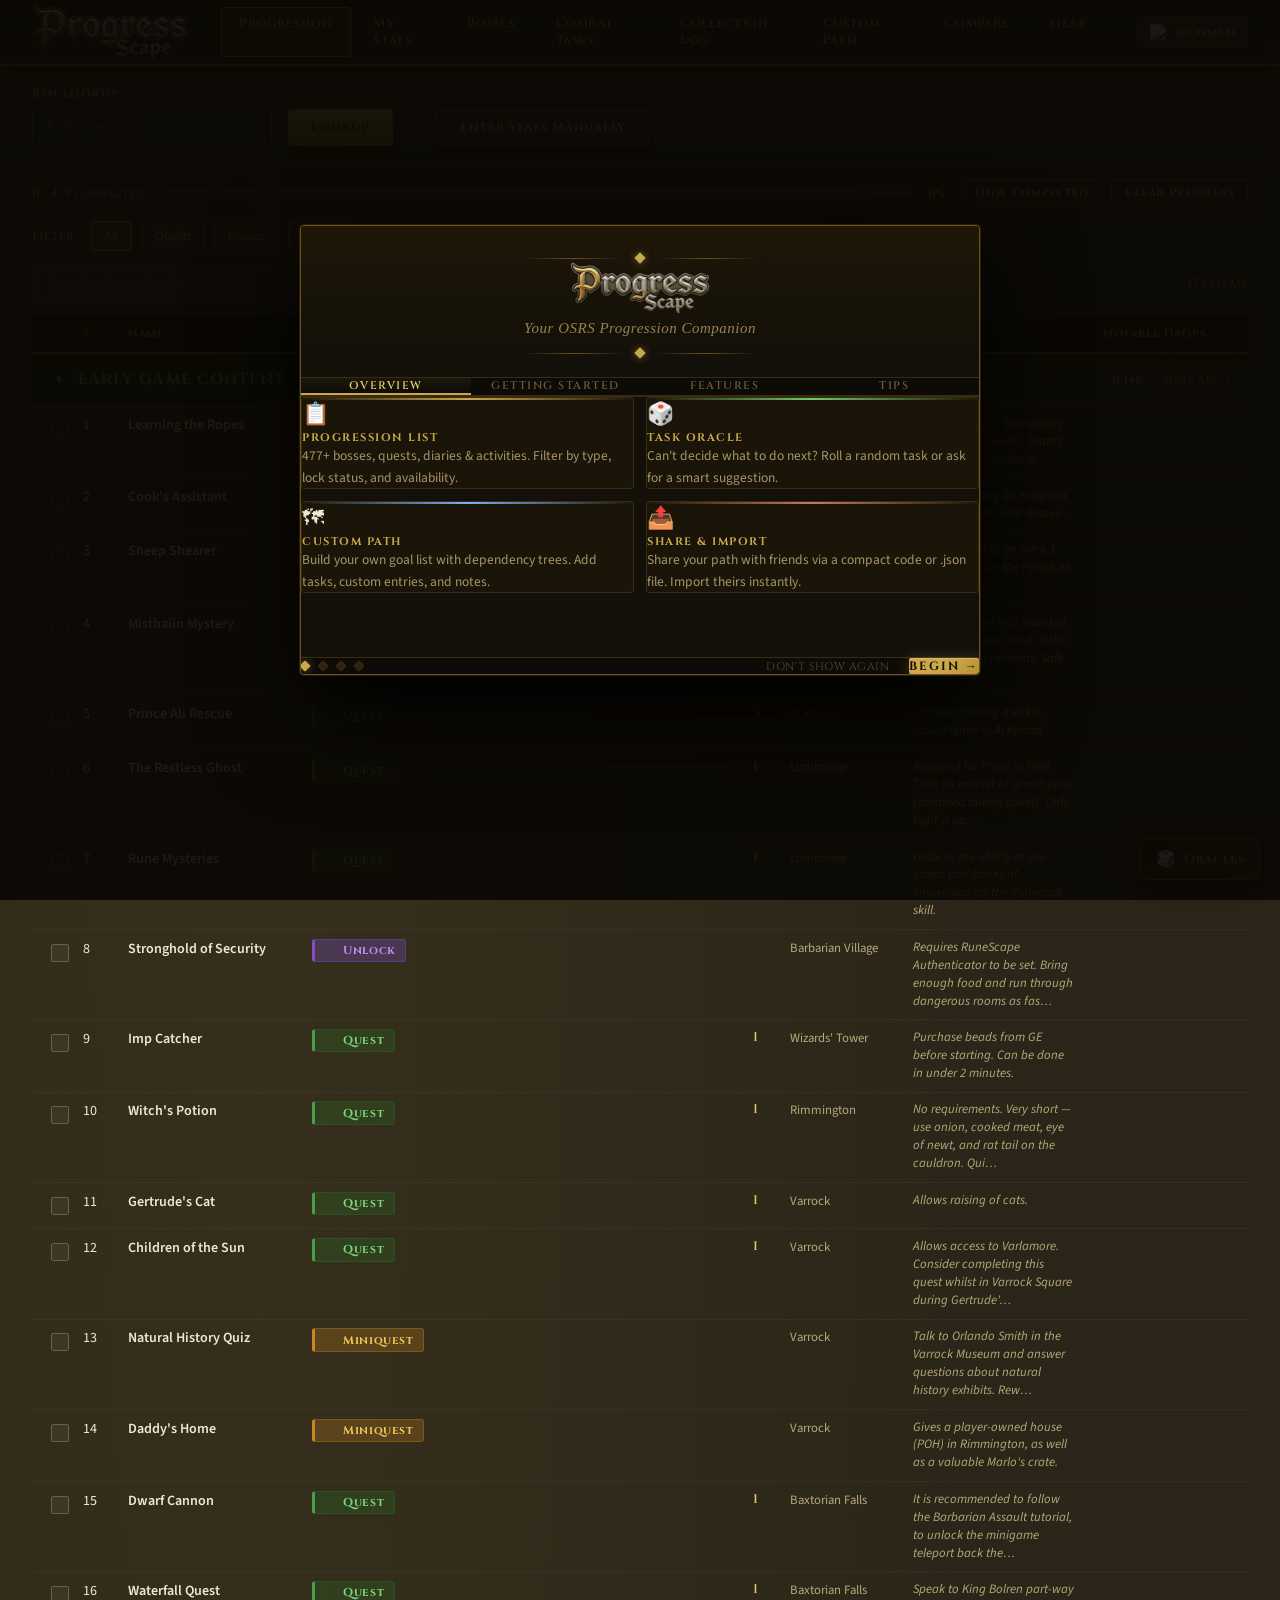
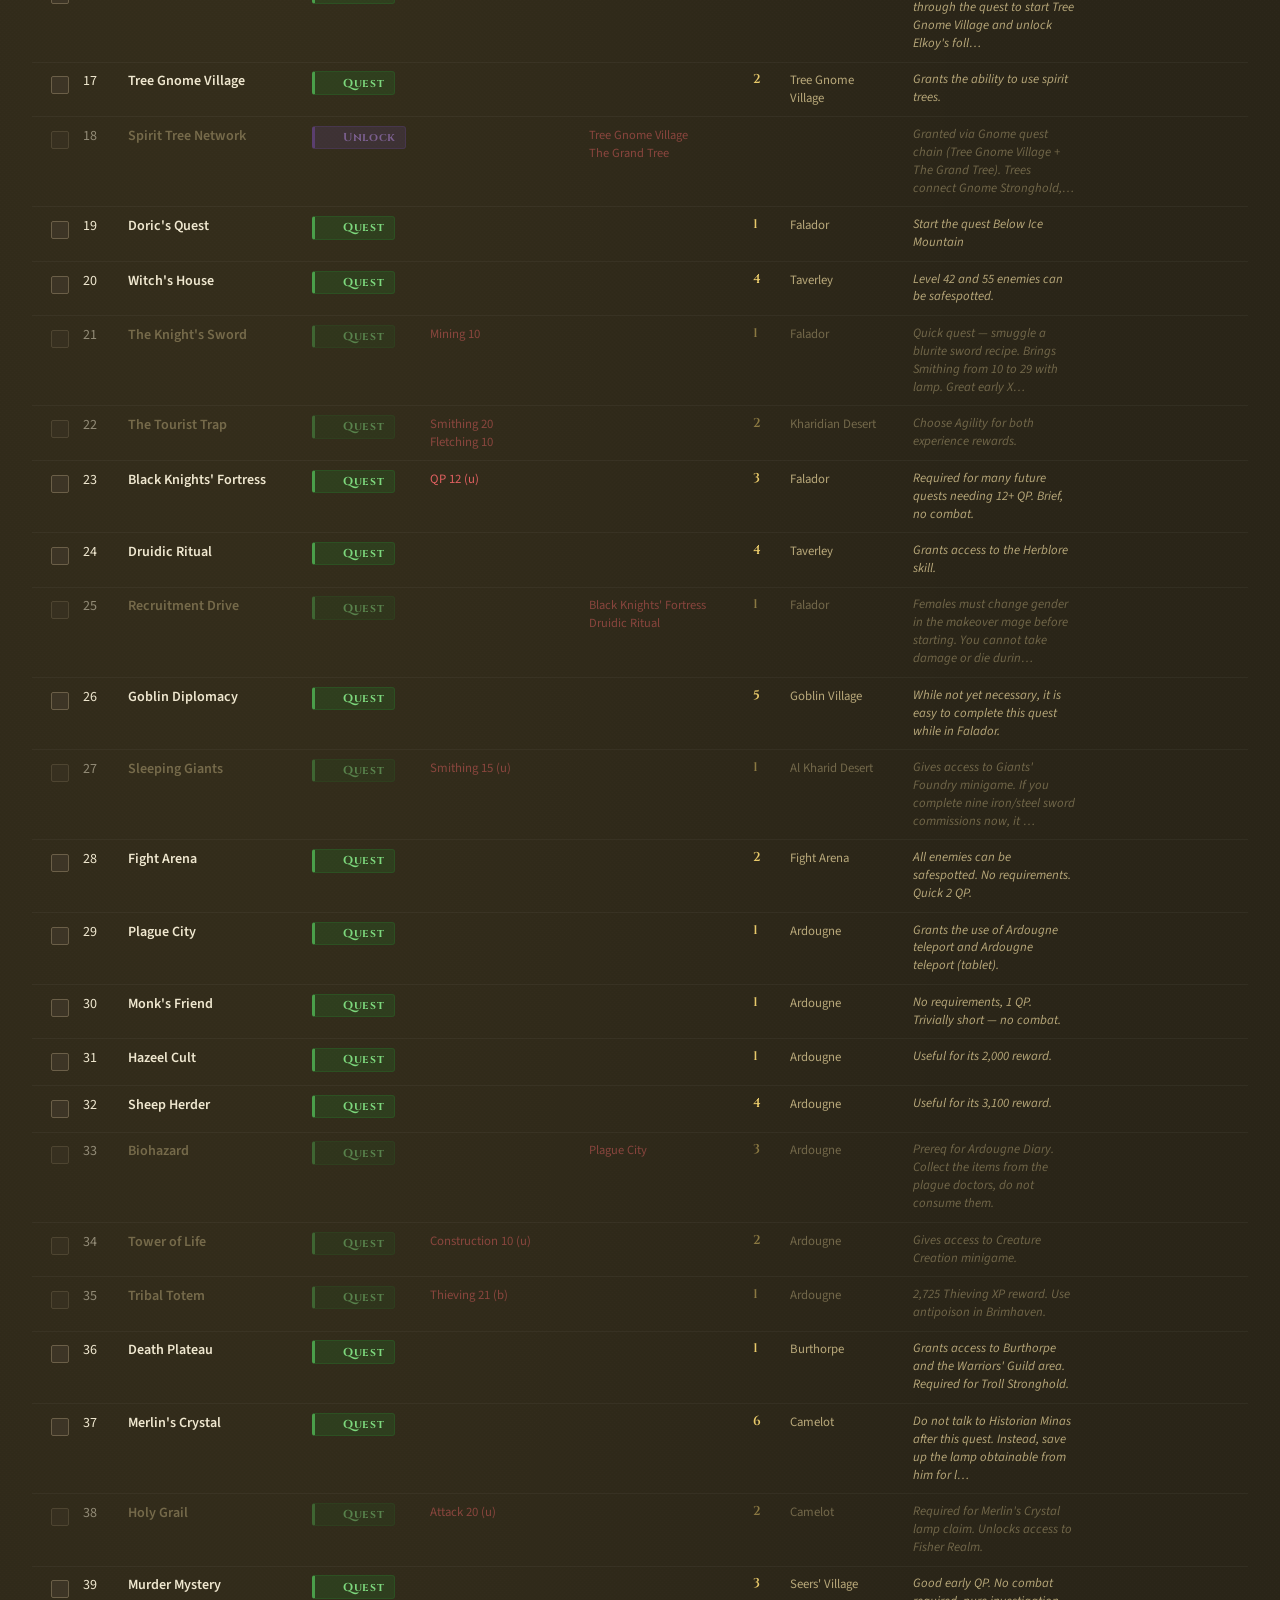
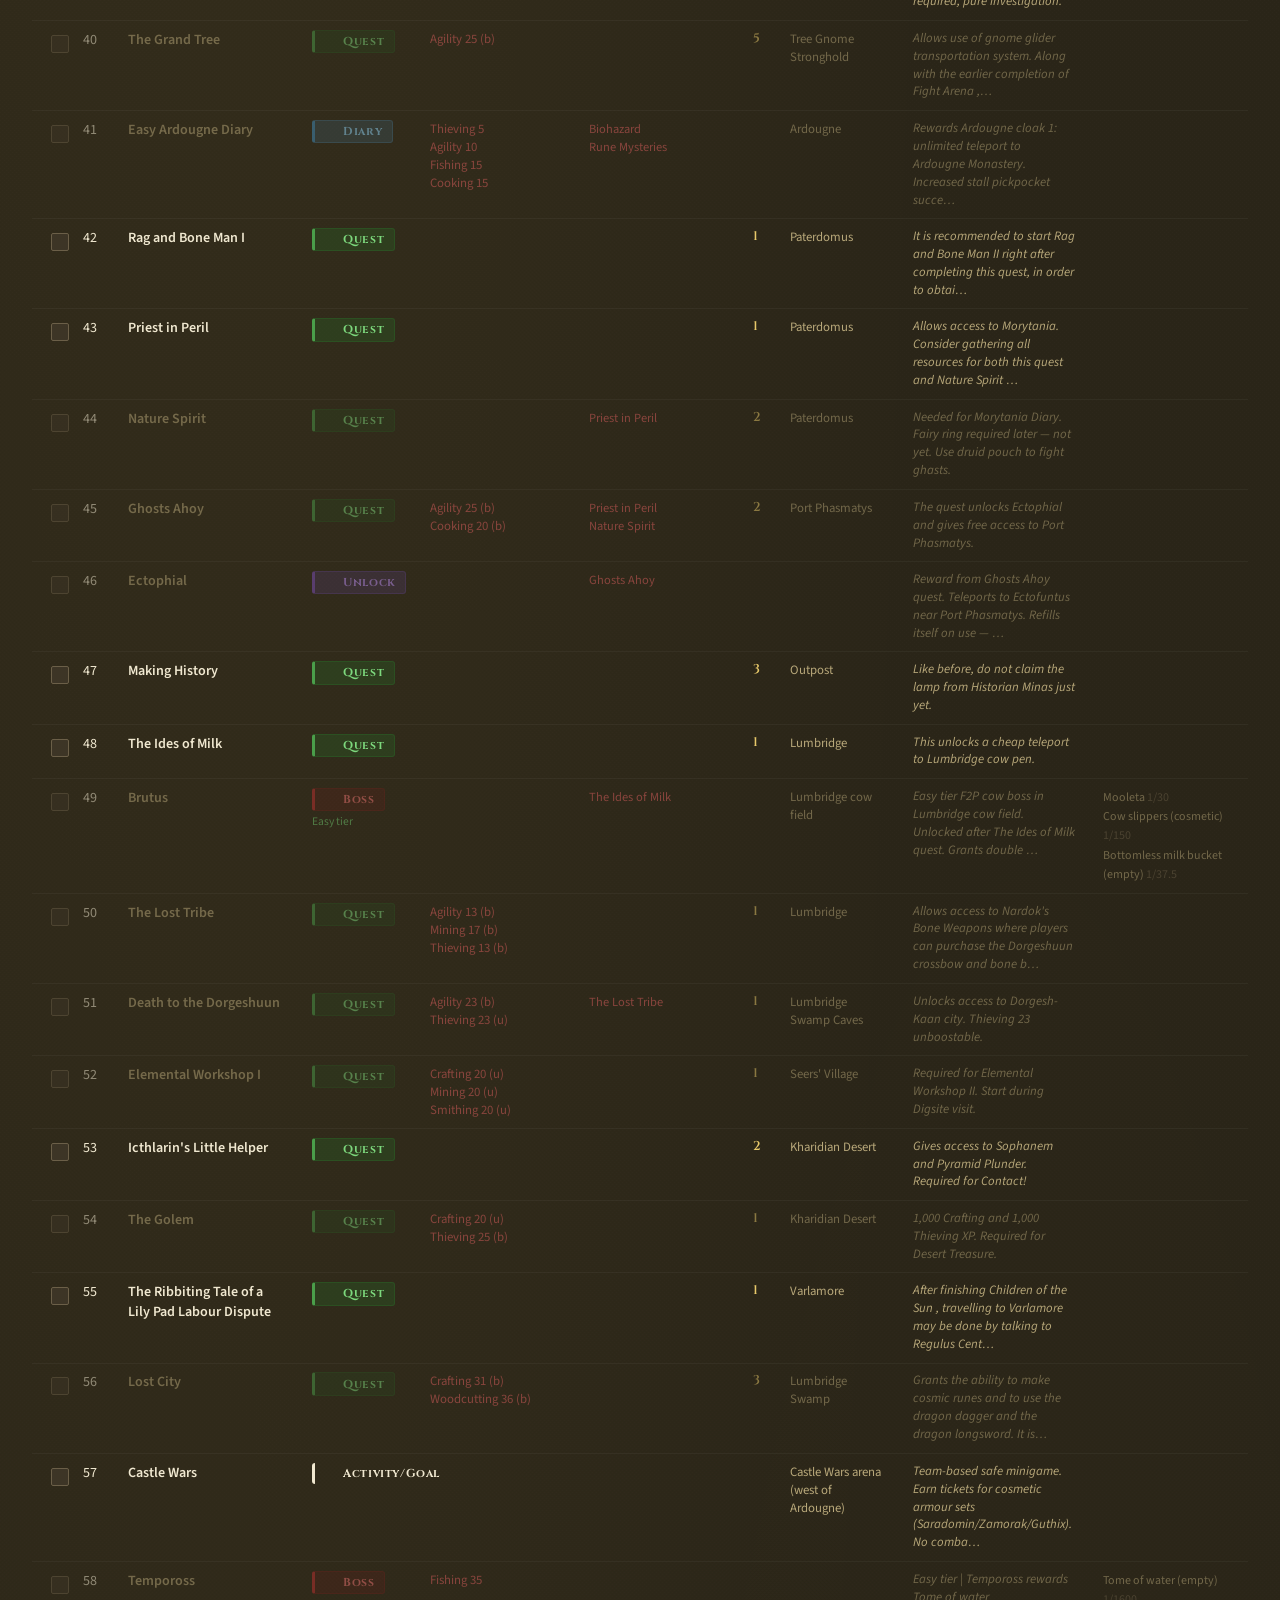
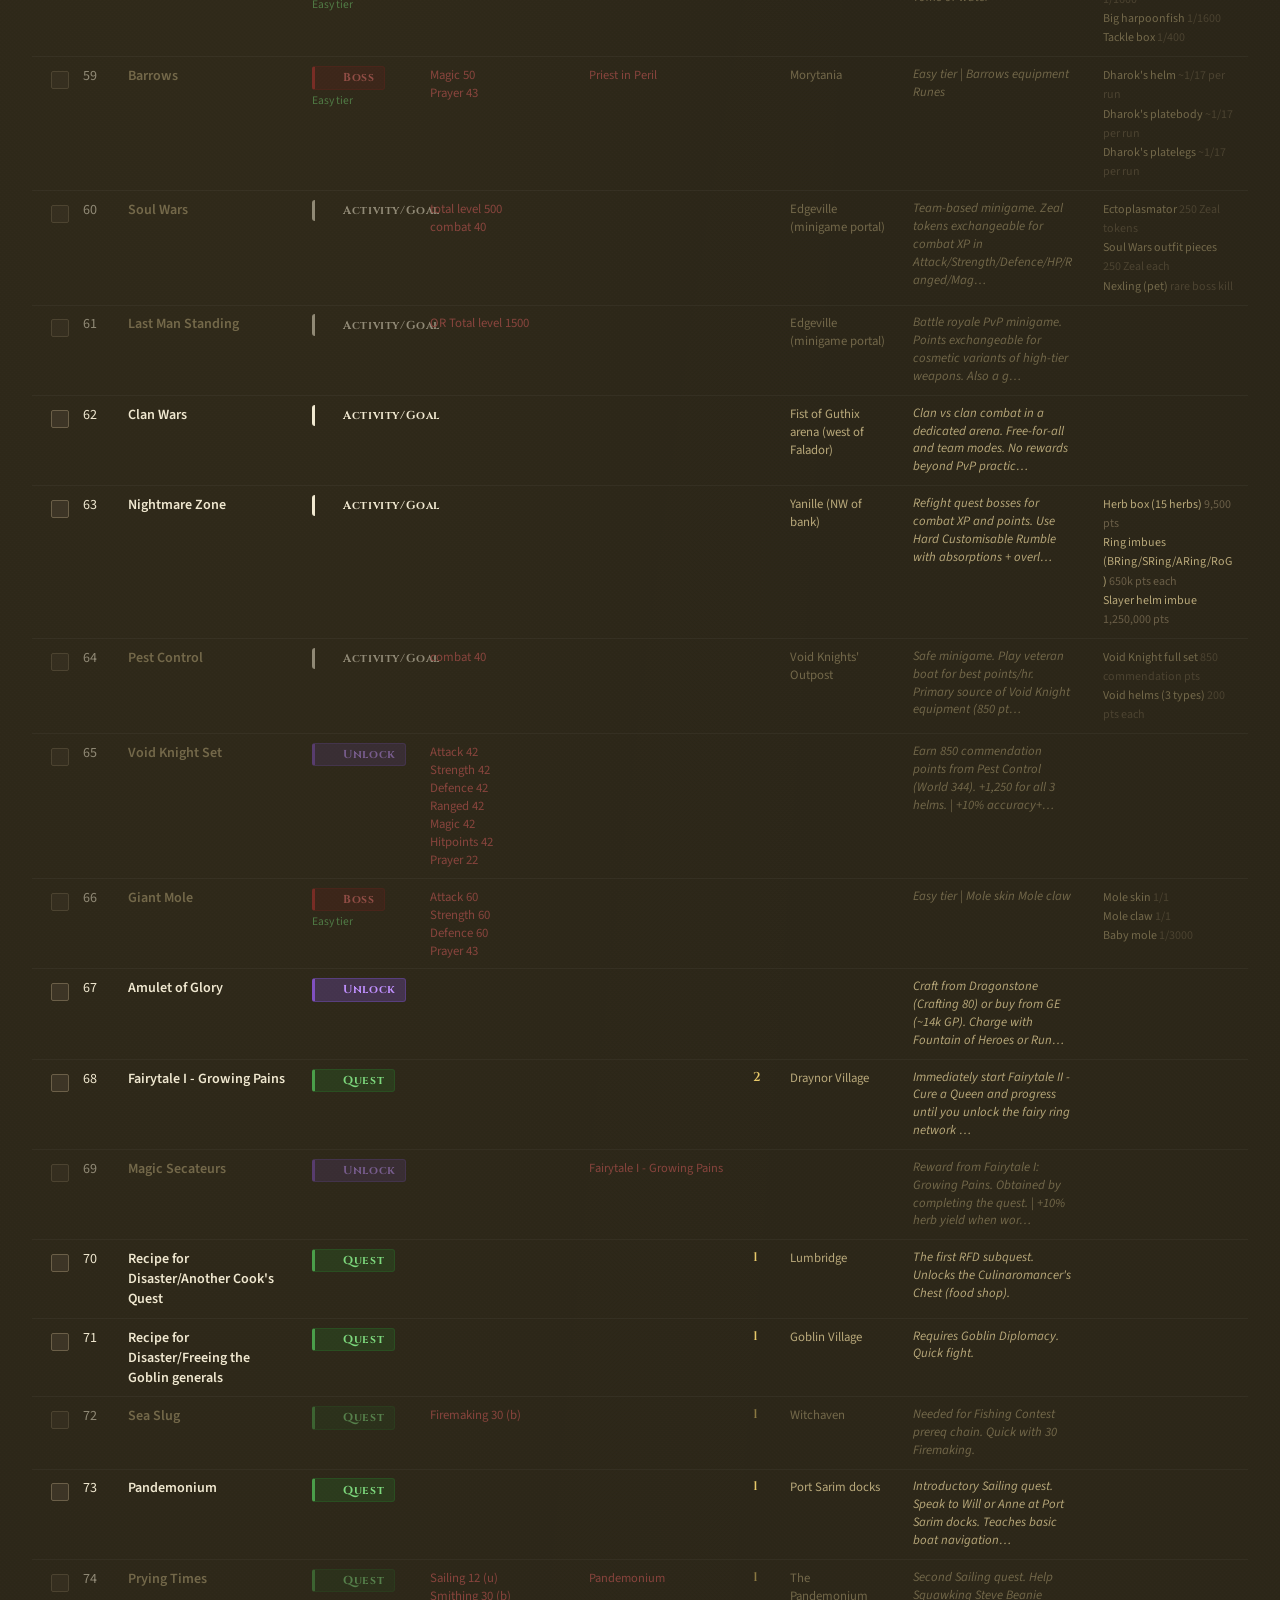
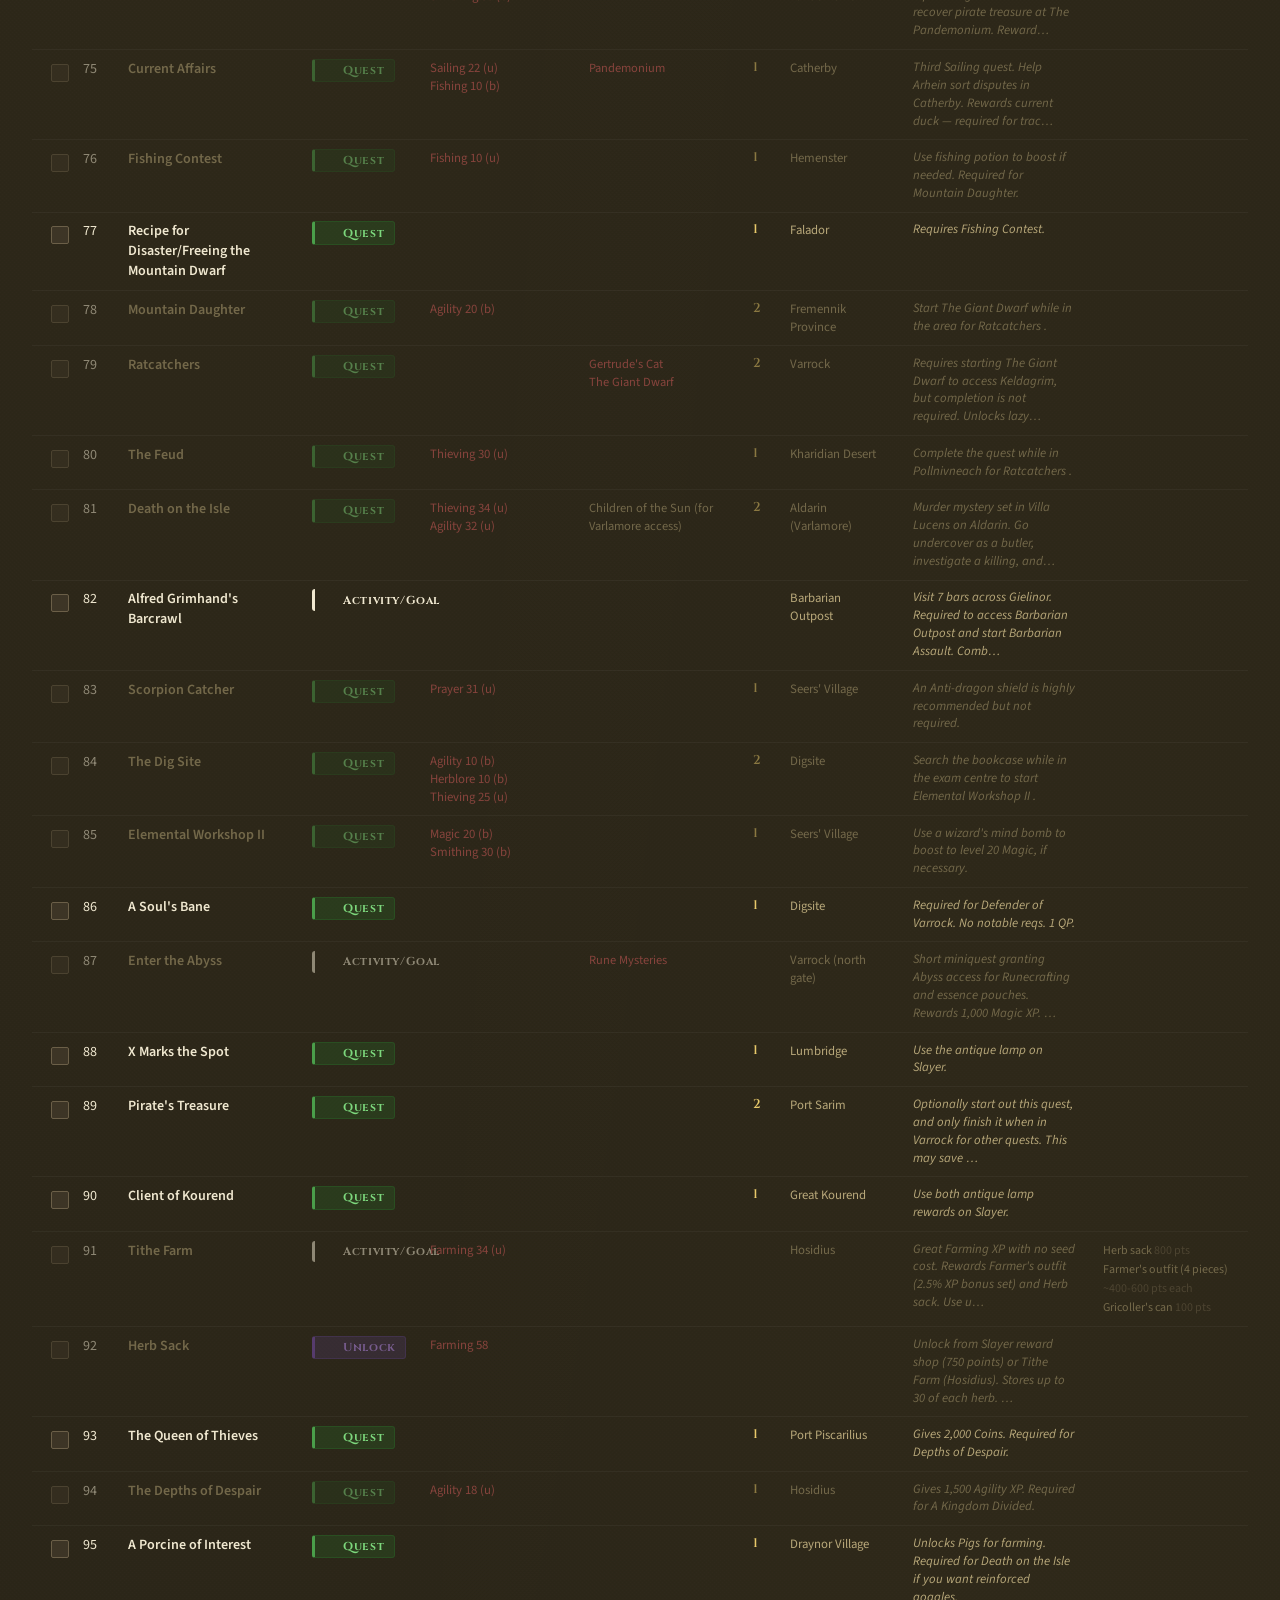
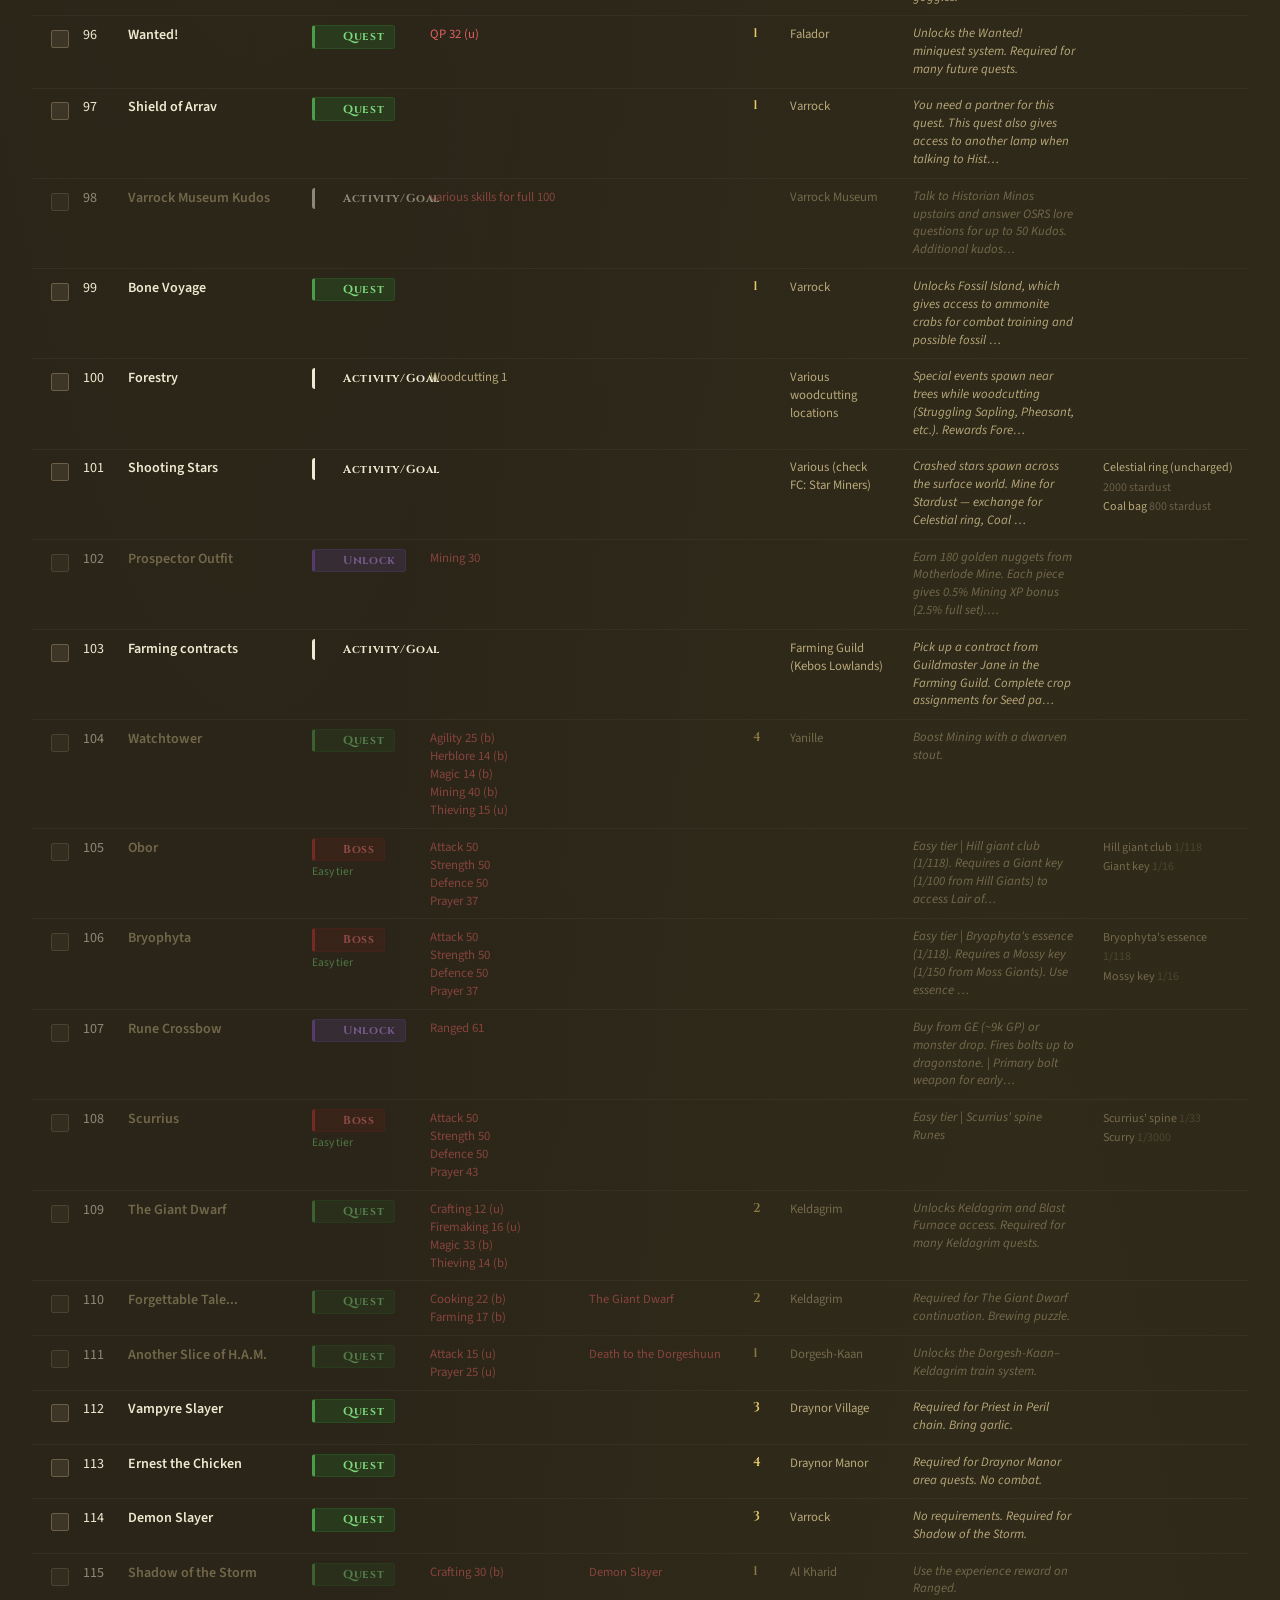
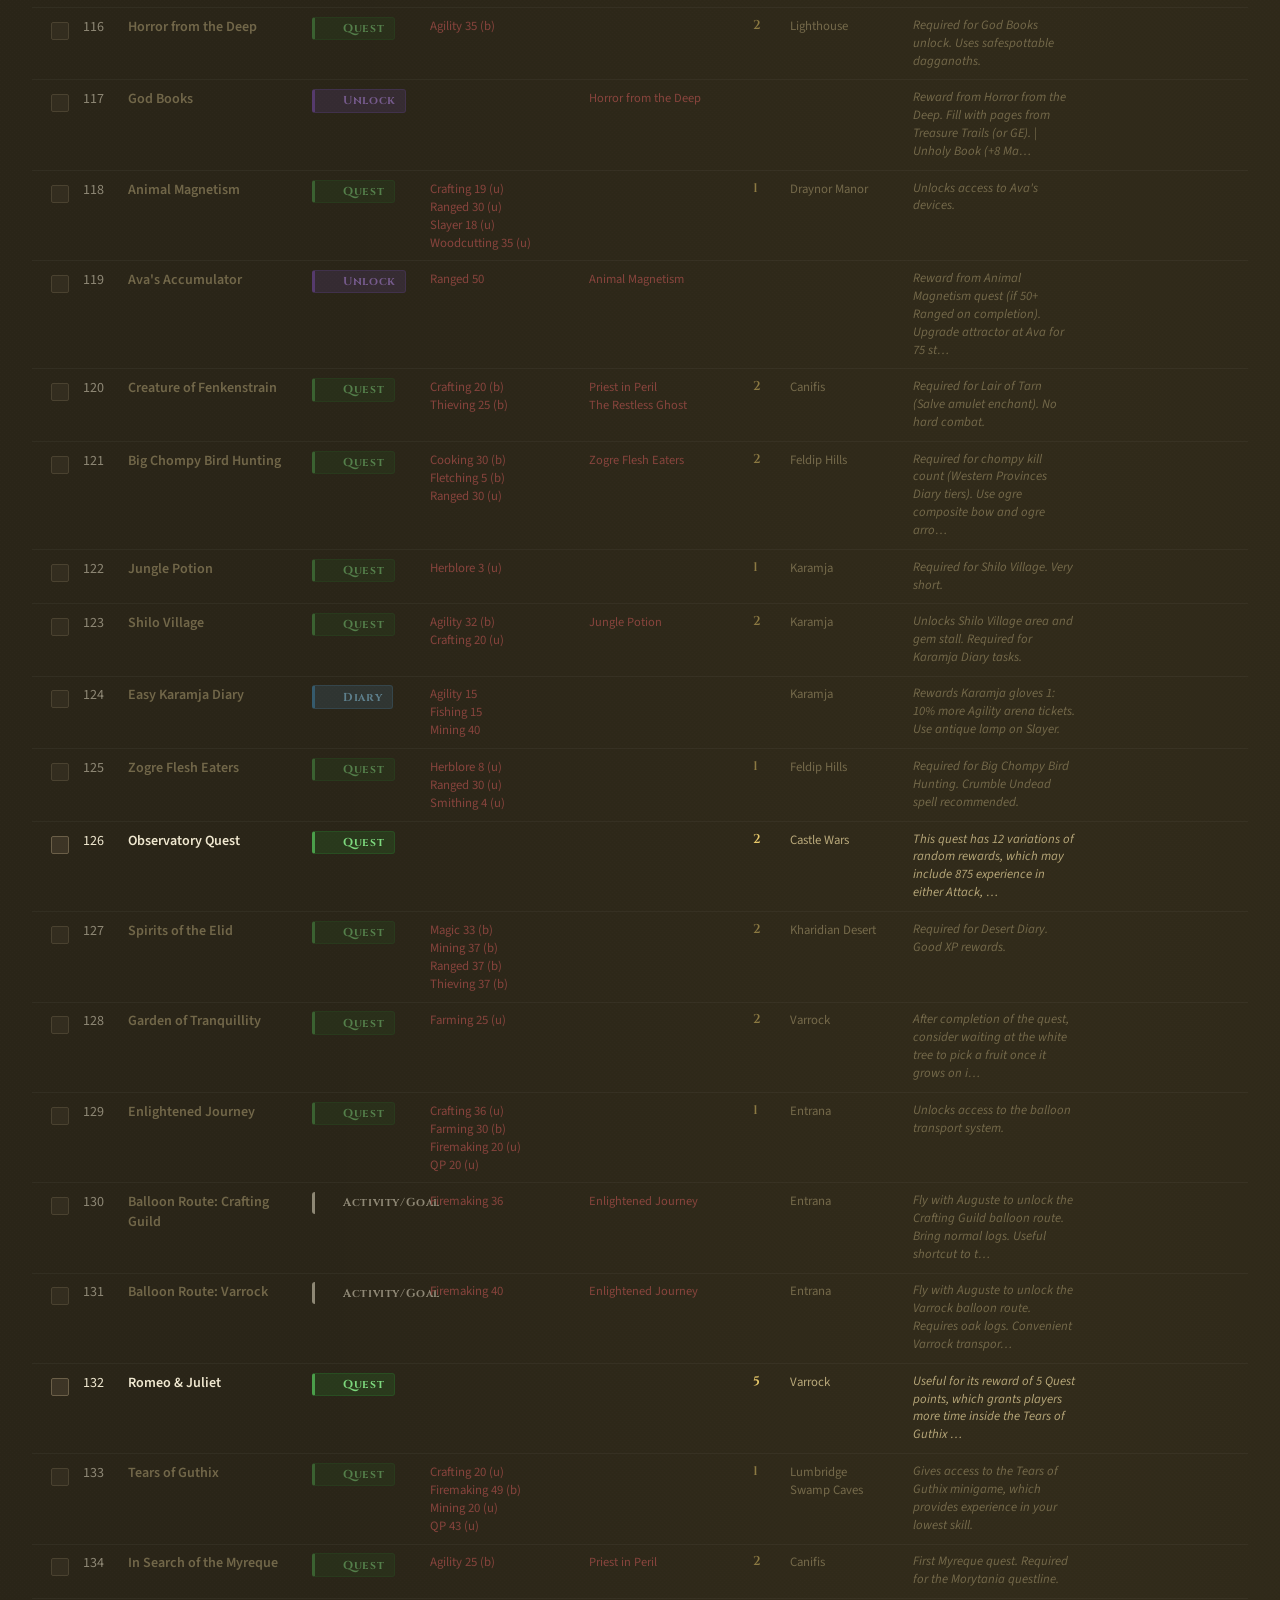
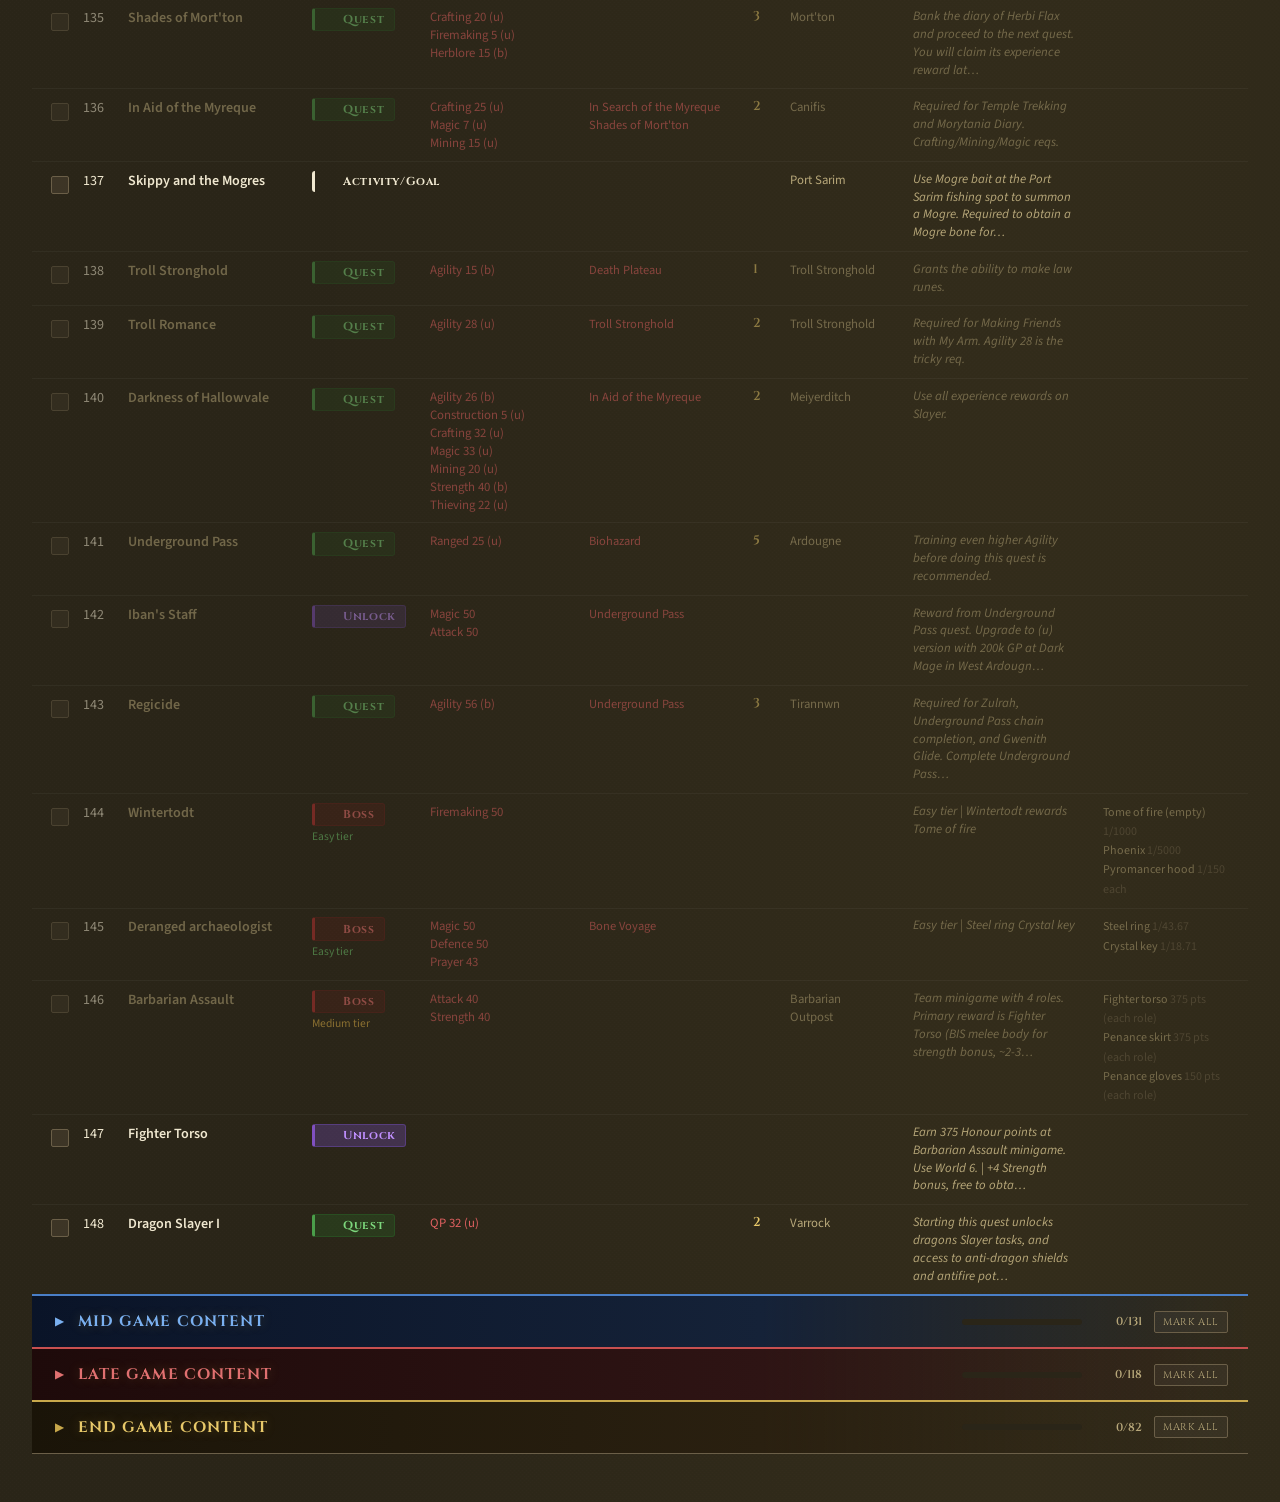
==== commit 5a76a1e6: "Add files via upload" ====
--- a/index.html
+++ b/index.html
@@ -343,6 +343,7 @@
 
 
 <script src="data.js"></script>
+<script src="ironman_data.js"></script>
 <script src="clog_data.js"></script>
 <script src="ca_data.js"></script>
 <script src="shared.js"></script>
--- a/shared.css
+++ b/shared.css
@@ -269,6 +269,7 @@
   .chip.type-activity.active { background: rgba(26,58,107,0.2); border-color: var(--blue-light); color: #7ab0f0; }
   .chip.type-unlock.active { background: rgba(120,80,200,0.2); border-color: #8a50c8; color: #b080f0; }
   .chip.type-miniquest.active { background: rgba(180,120,30,0.2); border-color: #c89030; color: #e8b848; }
+  .chip.chip-cankill.active { background: rgba(42,107,42,0.2); border-color: var(--green-light); color: #6fc96f; }
 
   /* ===== SEARCH ===== */
   .search-row {
@@ -614,7 +615,7 @@
     position: fixed;
     inset: 0;
     background: rgba(0,0,0,0.7);
-    z-index: 200;
+    z-index: 400;
     backdrop-filter: blur(3px);
   }
 
@@ -626,8 +627,8 @@
     border-radius: 4px;
     box-shadow: 0 20px 60px rgba(0,0,0,0.8), inset 0 1px 0 rgba(200,168,75,0.1);
     max-width: 560px;
-    width: 90%;
-    max-height: 80vh;
+    width: 92%;
+    max-height: 85vh;
     overflow-y: auto;
     position: relative;
   }
@@ -666,6 +667,45 @@
 
   .detail-body { padding: 1.25rem 1.5rem; }
 
+  /* Detail modal tabs (boss only) */
+  .detail-tabs {
+    display: flex;
+    gap: 0;
+    border-bottom: 1px solid rgba(122,96,48,0.25);
+    padding: 0 1.5rem;
+    background: rgba(0,0,0,0.15);
+  }
+  .detail-tab {
+    background: none;
+    border: none;
+    border-bottom: 2px solid transparent;
+    color: var(--text-muted);
+    font-family: 'Cinzel', serif;
+    font-size: 0.75rem;
+    font-weight: 600;
+    padding: 0.65rem 1rem;
+    cursor: pointer;
+    margin-bottom: -1px;
+    transition: color 0.15s, border-color 0.15s;
+  }
+  .detail-tab:hover { color: var(--text-light); }
+  .detail-tab.active { color: var(--gold-dark); border-bottom-color: var(--gold-dark); }
+  .detail-tab-panel { display: none; padding: 1.25rem 1.5rem; }
+  .detail-tab-panel.active { display: block; }
+
+  /* Inline tags in detail rows */
+  .detail-tag {
+    display: inline-block;
+    font-size: 0.68rem;
+    background: rgba(255,255,255,0.07);
+    border: 1px solid rgba(255,255,255,0.12);
+    border-radius: 2px;
+    padding: 0 4px;
+    margin-left: 4px;
+    color: var(--text-muted);
+  }
+  .detail-tag-danger { background: rgba(200,64,64,0.15); border-color: rgba(200,64,64,0.3); color: #e06060; }
+
   .detail-row {
     display: flex;
     gap: 0.75rem;
@@ -699,40 +739,64 @@
   }
 
   .detail-actions {
-    display: flex;
-    gap: 0.75rem;
-    padding: 1rem 1.5rem 1.25rem;
+    padding: 0.85rem 1.5rem 1.1rem;
     border-top: 1px solid var(--stone-lighter);
+    display: flex;
+    flex-direction: column;
+    gap: 0.5rem;
+  }
+  .detail-actions-row {
+    display: flex;
+    gap: 0.5rem;
     flex-wrap: wrap;
   }
-
-  .detail-actions .btn {
+  .detail-action-btn {
+    font-family: 'Cinzel', serif;
+    font-size: 0.72rem;
+    font-weight: 600;
+    padding: 0.45rem 0.9rem;
+    border-radius: 3px;
+    cursor: pointer;
+    white-space: nowrap;
+    transition: background 0.15s, border-color 0.15s;
+    text-decoration: none;
+  }
+  .detail-action-primary {
+    background: rgba(180,140,60,0.15);
+    border: 1px solid var(--gold-dark);
+    color: var(--gold-light);
     flex: 1;
+    text-align: center;
+  }
+  .detail-action-primary:hover { background: rgba(180,140,60,0.28); }
+  .detail-action-ghost {
+    background: rgba(0,0,0,0.2);
+    border: 1px solid var(--stone-lighter);
+    color: var(--text-muted);
+    flex: 1;
+    text-align: center;
     min-width: 0;
-    text-align: center;
-    white-space: nowrap;
-    overflow: hidden;
-    text-overflow: ellipsis;
-  }
+  }
+  .detail-action-ghost:hover { border-color: var(--gold-dark); color: var(--text-light); background: rgba(255,255,255,0.04); }
 
   @media (max-width: 768px) {
     .detail-panel {
-      width: 95%;
-      max-height: 85vh;
-    }
-    .detail-header {
-      padding: 1rem 1.1rem;
-    }
-    .detail-body {
-      padding: 1rem 1.1rem;
-    }
-    .detail-actions {
-      padding: 0.75rem 1.1rem 1rem;
-    }
-    .detail-row-label {
-      width: 90px;
-      font-size: 0.65rem;
-    }
+      width: 100%;
+      max-width: 100%;
+      max-height: 92vh;
+      border-radius: 12px 12px 0 0;
+      margin-top: auto;
+    }
+    .detail-overlay.open { align-items: flex-end; }
+    .detail-header { padding: 1rem 1rem; }
+    .detail-body { padding: 0.85rem 1rem; }
+    .detail-tab-panel { padding: 0.85rem 1rem; }
+    .detail-tabs { padding: 0 1rem; }
+    .detail-actions { padding: 0.75rem 1rem 1rem; }
+    .detail-action-btn { font-size: 0.68rem; padding: 0.4rem 0.65rem; }
+    .detail-actions-secondary { display: grid; grid-template-columns: 1fr 1fr; }
+    .detail-row-label { width: 90px; font-size: 0.65rem; }
+  }
   }
 
   /* ===== RANDOMIZER PAGE ===== */
@@ -3203,6 +3267,112 @@
     gap: 0.5rem;
     margin-bottom: 0.65rem;
   }
+  .bc-boss-img {
+    width: 36px;
+    height: 36px;
+    object-fit: contain;
+    image-rendering: pixelated;
+    flex-shrink: 0;
+    margin-top: 1px;
+  }
+  .bc-gphr {
+    display: inline-block;
+    font-size: 0.72rem;
+    font-family: 'Source Sans 3', sans-serif;
+    color: var(--gold-dark);
+    background: rgba(180,140,60,0.1);
+    border: 1px solid rgba(180,140,60,0.25);
+    border-radius: 3px;
+    padding: 1px 6px;
+    margin-bottom: 0.5rem;
+  }
+  .bc-gphr-muted { color: var(--text-muted); background: rgba(255,255,255,0.04); border-color: rgba(255,255,255,0.08); }
+
+  /* Dry tracker — per-drop indicator */
+  .bc-dry {
+    font-size: 0.65rem;
+    font-family: 'Source Sans 3', sans-serif;
+    font-weight: 600;
+    border-radius: 2px;
+    padding: 0 4px;
+    white-space: nowrap;
+    flex-shrink: 0;
+  }
+  .bc-dry-normal  { color: #a0a060; }
+  .bc-dry-dry     { color: #c8903a; }
+  .bc-dry-very-dry { color: #c84040; }
+
+  /* Dry tracker — card-level summary */
+  .bc-dry-summary {
+    font-size: 0.75rem;
+    font-family: 'Source Sans 3', sans-serif;
+    padding: 0.3rem 0.5rem;
+    border-radius: 3px;
+    margin-top: 0.4rem;
+    line-height: 1.4;
+  }
+  .bc-dry-summary.bc-dry-dry      { background: rgba(200,144,58,0.12); color: #c8903a; border-left: 2px solid #c8903a; }
+  .bc-dry-summary.bc-dry-very-dry { background: rgba(200,64,64,0.12);  color: #c84040; border-left: 2px solid #c84040; }
+  .bc-dry-summary strong { font-weight: 600; }
+
+  /* Sort select */
+  .bt-sort-select {
+    background: var(--stone);
+    border: 1px solid var(--stone-lighter);
+    border-radius: 3px;
+    color: var(--text-muted);
+    font-family: 'Source Sans 3', sans-serif;
+    font-size: 0.75rem;
+    padding: 0.25rem 0.4rem;
+    cursor: pointer;
+    outline: none;
+  }
+  .bt-sort-select:hover { border-color: var(--gold-dark); color: var(--text-light); }
+
+  /* Paired boss KC */
+  .bc-kc-paired { flex-direction: column; gap: 2px; align-items: flex-end; }
+  .bc-kc-pair-row {
+    display: flex;
+    align-items: center;
+    gap: 4px;
+  }
+  .bc-kc-pair-label {
+    font-size: 0.6rem;
+    color: var(--text-muted);
+    font-family: 'Source Sans 3', sans-serif;
+    white-space: nowrap;
+    text-align: right;
+    min-width: 48px;
+  }
+  .bc-milestones { display: flex; gap: 2px; align-items: center; }
+  .bc-milestone {
+    font-size: 0.58rem;
+    font-family: 'Cinzel', serif;
+    font-weight: 700;
+    color: var(--gold-dark);
+    background: rgba(180,140,60,0.15);
+    border: 1px solid rgba(180,140,60,0.3);
+    border-radius: 2px;
+    padding: 0 3px;
+    line-height: 1.6;
+  }
+
+  /* Pet tracker row */
+  .bc-pet-row {
+    display: flex;
+    align-items: center;
+    gap: 0.35rem;
+    font-size: 0.72rem;
+    font-family: 'Source Sans 3', sans-serif;
+    color: var(--text-muted);
+    margin-top: 0.35rem;
+    padding: 0.2rem 0.4rem;
+    background: rgba(0,0,0,0.1);
+    border-radius: 3px;
+  }
+  .bc-pet-icon { font-size: 0.7rem; }
+  .bc-pet-name { flex: 1; white-space: nowrap; overflow: hidden; text-overflow: ellipsis; }
+  .bc-pet-pct { font-weight: 600; color: var(--text-light); white-space: nowrap; }
   .bc-name {
     font-family: 'Cinzel', serif;
     font-size: 0.88rem;
@@ -3337,6 +3507,184 @@
     font-family: 'IM Fell English', serif;
     font-style: italic;
     font-size: 1rem;
+  }
+
+  /* ── Boss page layout ── */
+  .bt-main-layout { position: relative; }
+
+  /* Rotation button — distinct from filter chips */
+  .bt-rotation-btn {
+    margin-left: auto;
+    background: rgba(122,96,48,0.15);
+    border: 1px solid rgba(122,96,48,0.4);
+    border-radius: 4px;
+    color: var(--gold-dark);
+    font-family: 'Cinzel', serif;
+    font-size: 0.75rem;
+    font-weight: 600;
+    padding: 0.3rem 0.75rem;
+    cursor: pointer;
+    white-space: nowrap;
+    transition: background 0.15s, border-color 0.15s;
+  }
+  .bt-rotation-btn:hover { background: rgba(122,96,48,0.25); border-color: var(--gold-dark); }
+  .bt-rotation-btn.active { background: rgba(122,96,48,0.3); border-color: var(--gold-dark); color: var(--gold-light); }
+
+  /* ── Rotation Sidebar — fixed panel, floats over grid ── */
+  .bt-rotation-sidebar {
+    position: fixed;
+    top: 80px;
+    right: 1rem;
+    width: 300px;
+    flex-direction: column;
+    background: var(--stone-mid);
+    border: 1px solid rgba(122,96,48,0.35);
+    border-radius: 6px;
+    overflow: hidden;
+    max-height: calc(100vh - 100px);
+    z-index: 200;
+    box-shadow: -4px 4px 20px rgba(0,0,0,0.4);
+  }
+  .bt-rotation-sidebar-header {
+    display: flex;
+    justify-content: space-between;
+    align-items: center;
+    padding: 0.65rem 0.85rem;
+    background: rgba(0,0,0,0.25);
+    font-family: 'Cinzel', serif;
+    font-size: 0.78rem;
+    font-weight: 600;
+    color: var(--gold-dark);
+    border-bottom: 1px solid rgba(122,96,48,0.2);
+  }
+  .bt-rotation-close {
+    background: none;
+    border: none;
+    color: var(--text-muted);
+    cursor: pointer;
+    font-size: 0.8rem;
+    padding: 2px 4px;
+    line-height: 1;
+  }
+  .bt-rotation-close:hover { color: var(--text-light); }
+  .bt-rotation-controls {
+    display: flex;
+    flex-direction: column;
+    gap: 0.4rem;
+    padding: 0.6rem 0.85rem;
+    border-bottom: 1px solid rgba(122,96,48,0.12);
+  }
+  .bt-rotation-label {
+    display: flex;
+    align-items: center;
+    gap: 0.4rem;
+    font-size: 0.78rem;
+    color: var(--text-muted);
+    cursor: pointer;
+  }
+  .bt-rotation-label input { cursor: pointer; accent-color: var(--gold-dark); }
+  .bt-rotation-body-scroll {
+    overflow-y: auto;
+    flex: 1;
+  }
+  .rot-category-header {
+    font-size: 0.68rem;
+    font-family: 'Cinzel', serif;
+    font-weight: 600;
+    color: var(--gold-dark);
+    letter-spacing: 0.05em;
+    padding: 0.5rem 0.85rem 0.2rem;
+    opacity: 0.8;
+  }
+  .rot-row {
+    display: flex;
+    align-items: center;
+    gap: 0.5rem;
+    padding: 0.5rem 0.85rem;
+    border-bottom: 1px solid rgba(255,255,255,0.04);
+    cursor: pointer;
+    transition: background 0.1s;
+  }
+  .rot-row:hover { background: rgba(255,255,255,0.03); }
+  .rot-row:last-child { border-bottom: none; }
+  .rot-img {
+    width: 28px; height: 28px;
+    object-fit: contain;
+    image-rendering: pixelated;
+    flex-shrink: 0;
+  }
+  .rot-img-placeholder { width: 28px; height: 28px; flex-shrink: 0; }
+  .rot-info { flex: 1; min-width: 0; }
+  .rot-name {
+    font-family: 'Cinzel', serif;
+    font-size: 0.75rem;
+    font-weight: 600;
+    color: var(--text-light);
+    display: flex;
+    align-items: center;
+    gap: 0.2rem;
+    margin-bottom: 0.15rem;
+    white-space: nowrap;
+    overflow: hidden;
+    text-overflow: ellipsis;
+  }
+  .rot-meta {
+    display: flex;
+    gap: 0.4rem;
+    flex-wrap: wrap;
+    margin-bottom: 0.15rem;
+  }
+  .rot-kc { font-size: 0.65rem; color: var(--text-muted); }
+  .rot-gphr { font-size: 0.65rem; color: var(--gold-dark); }
+  .rot-expected { font-size: 0.65rem; color: var(--text-muted); font-style: italic; }
+  .rot-drops { display: flex; flex-wrap: wrap; gap: 0.2rem; }
+  .rot-drop {
+    font-size: 0.62rem;
+    background: rgba(0,0,0,0.2);
+    border: 1px solid rgba(255,255,255,0.07);
+    border-radius: 2px;
+    padding: 0 4px;
+    color: var(--text-muted);
+    white-space: nowrap;
+    max-width: 100px;
+    overflow: hidden;
+    text-overflow: ellipsis;
+  }
+  .rot-drop-more { opacity: 0.6; }
+  .rot-dry { font-weight: 600; margin-left: 2px; }
+  .rot-dry-dry { color: #c8903a; }
+  .rot-dry-very-dry { color: #c84040; }
+  .rot-bar-wrap {
+    display: flex;
+    flex-direction: column;
+    align-items: flex-end;
+    gap: 2px;
+    flex-shrink: 0;
+    width: 44px;
+  }
+  .rot-bar {
+    width: 44px; height: 3px;
+    background: rgba(255,255,255,0.08);
+    border-radius: 2px;
+    overflow: hidden;
+  }
+  .rot-bar-fill {
+    height: 100%;
+    background: var(--gold-dark);
+    border-radius: 2px;
+  }
+  .rot-pct { font-size: 0.6rem; color: var(--text-muted); }
+  .rot-empty {
+    padding: 1rem 0.85rem;
+    color: var(--text-muted);
+    font-style: italic;
+    font-size: 0.8rem;
+    text-align: center;
+  }
+
+  @media (max-width: 800px) {
+    .bt-rotation-sidebar { width: 100%; position: static; max-height: 400px; }
+    .bt-main-layout { flex-direction: column-reverse; }
   }
 
   @media (max-width: 600px) {
@@ -3928,6 +4276,7 @@
   .clog-item-tile .clog-item-name { flex:1; }
   .clog-item-tile .clog-item-hint { font-size:0.72rem; color:var(--stone-lighter); margin-left:auto; white-space:nowrap; }
   .clog-item-tile.obtained .clog-item-hint { color:var(--green-light); }
+  .clog-item-tile .clog-item-rate { font-size:0.70rem; color:rgba(200,168,75,0.6); margin-left:auto; white-space:nowrap; font-family:monospace; }
 
   .clog-section-divider {
     display:flex; align-items:center; gap:8px; margin:12px 0 8px;
@@ -3948,6 +4297,16 @@
   .clog-overview-card.ov-done:hover { border-color:var(--green-light); }
   .clog-overview-name { font-family:'Cinzel',serif; font-size:0.88rem; font-weight:600; color:var(--gold); letter-spacing:0.03em; margin-bottom:5px; white-space:nowrap; overflow:hidden; text-overflow:ellipsis; }
   .clog-overview-card.ov-done .clog-overview-name { color:#6fc96f; }
+  .clog-match-badge {
+    display: inline-block;
+    font-size: 0.62rem;
+    background: rgba(180,140,60,0.2);
+    border: 1px solid rgba(180,140,60,0.35);
+    border-radius: 2px;
+    color: var(--gold-dark);
+    padding: 0 4px;
+    margin-bottom: 3px;
+  }
   .clog-overview-count { font-size:0.78rem; color:var(--text-muted); margin-bottom:8px; }
   .clog-overview-pct { font-size:0.72rem; color:var(--stone-lighter); margin-top:5px; text-align:right; }
 
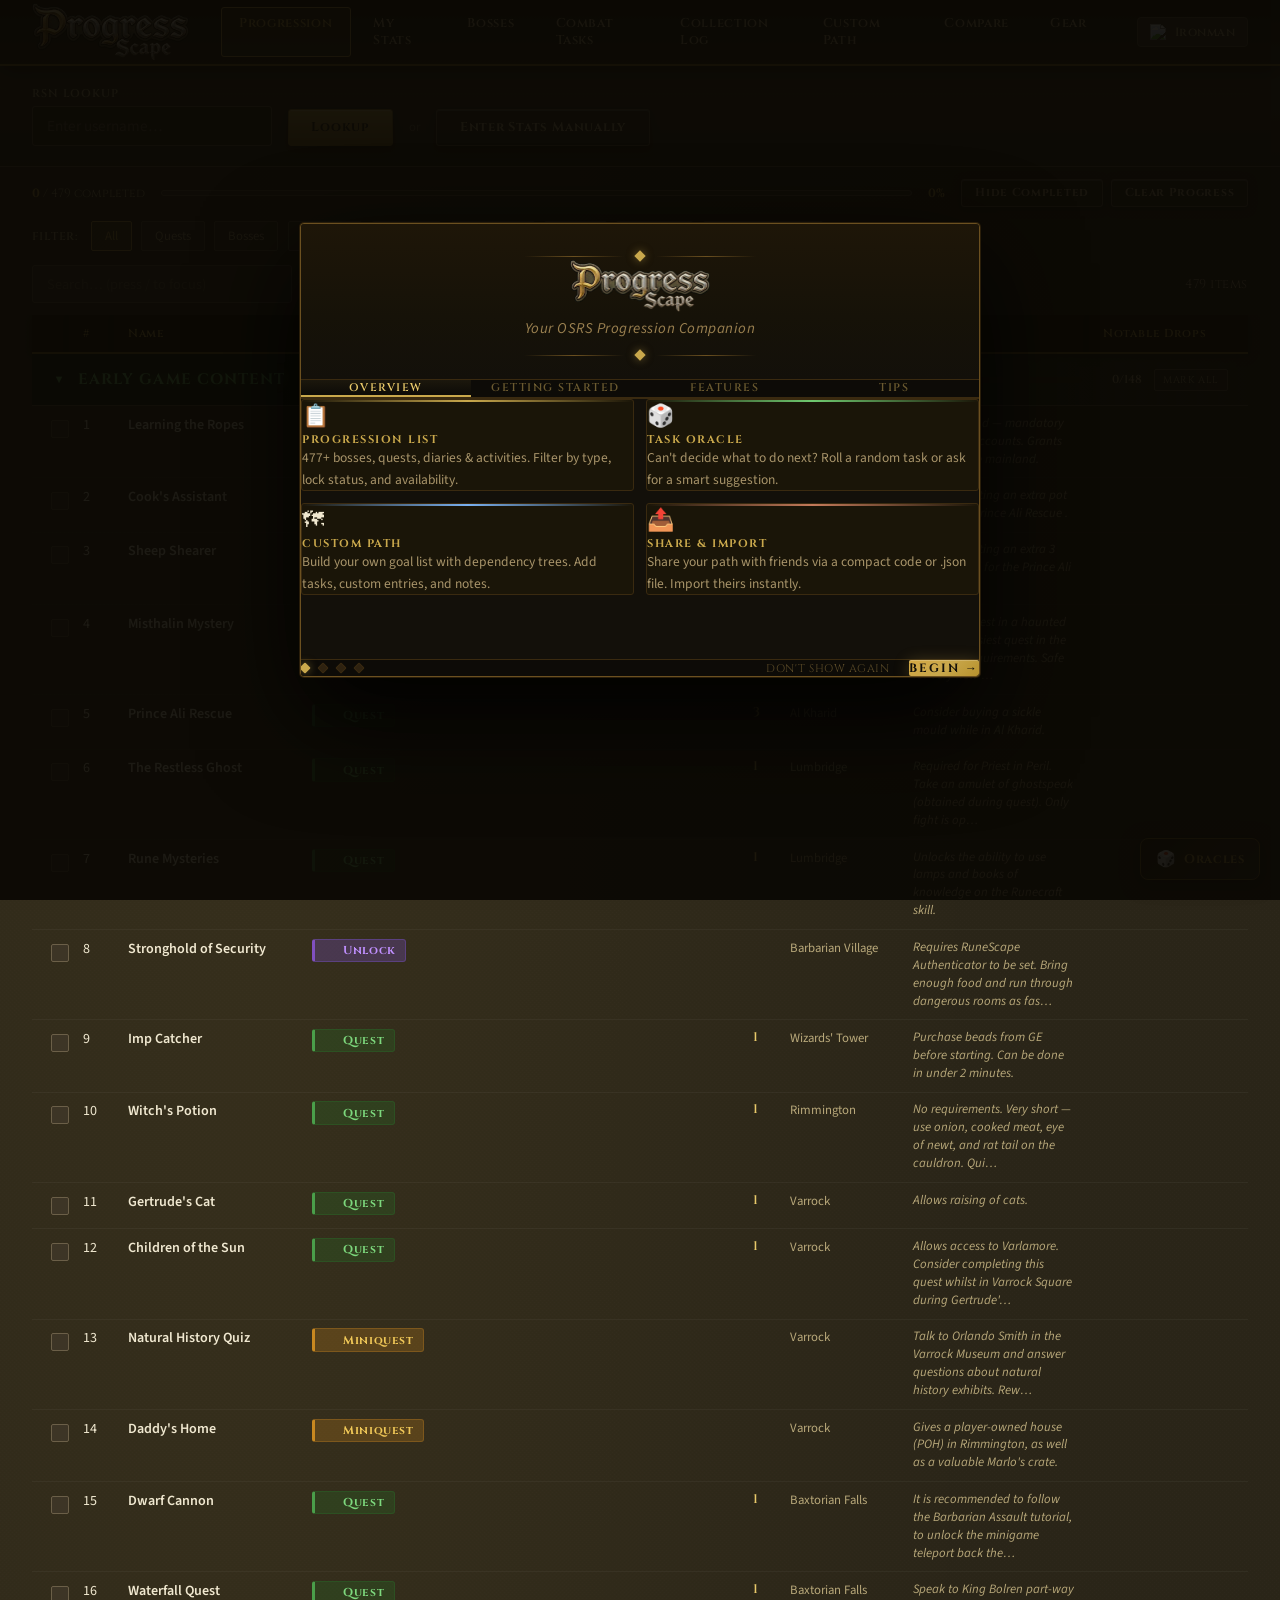
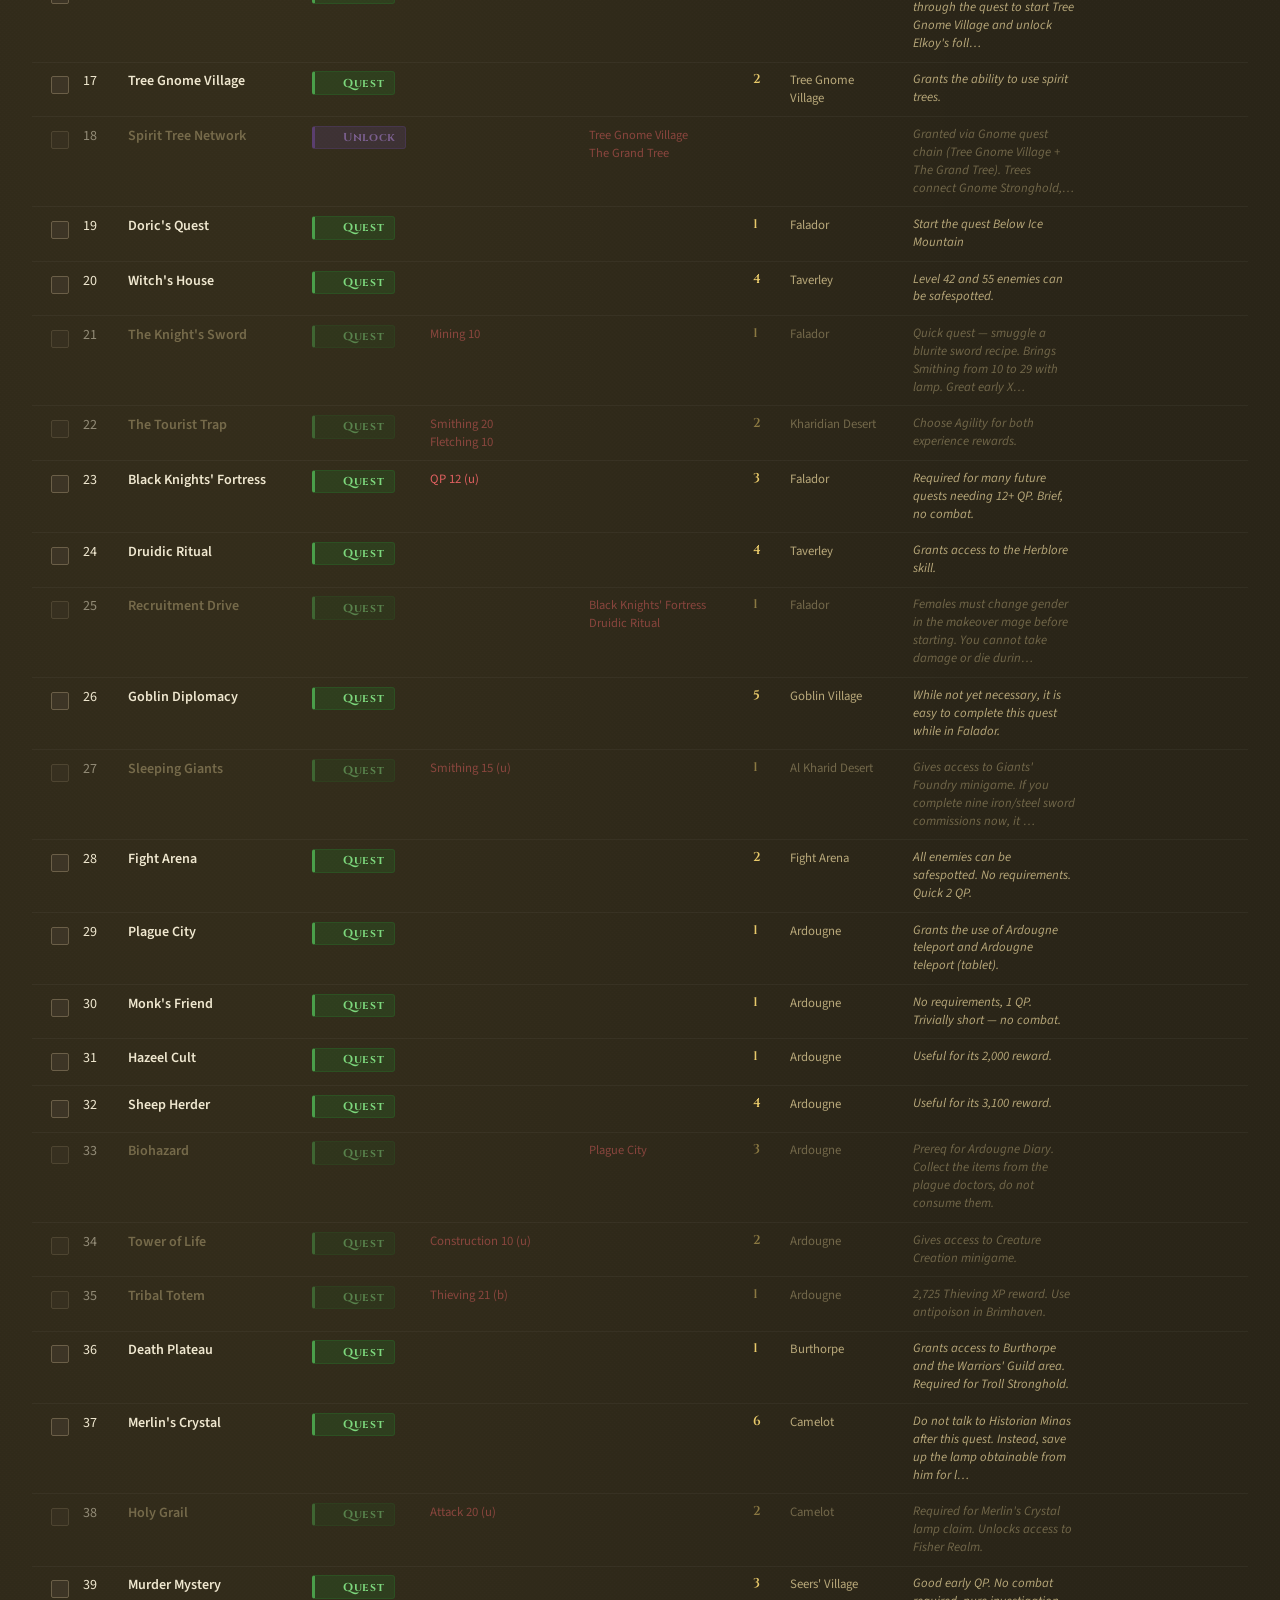
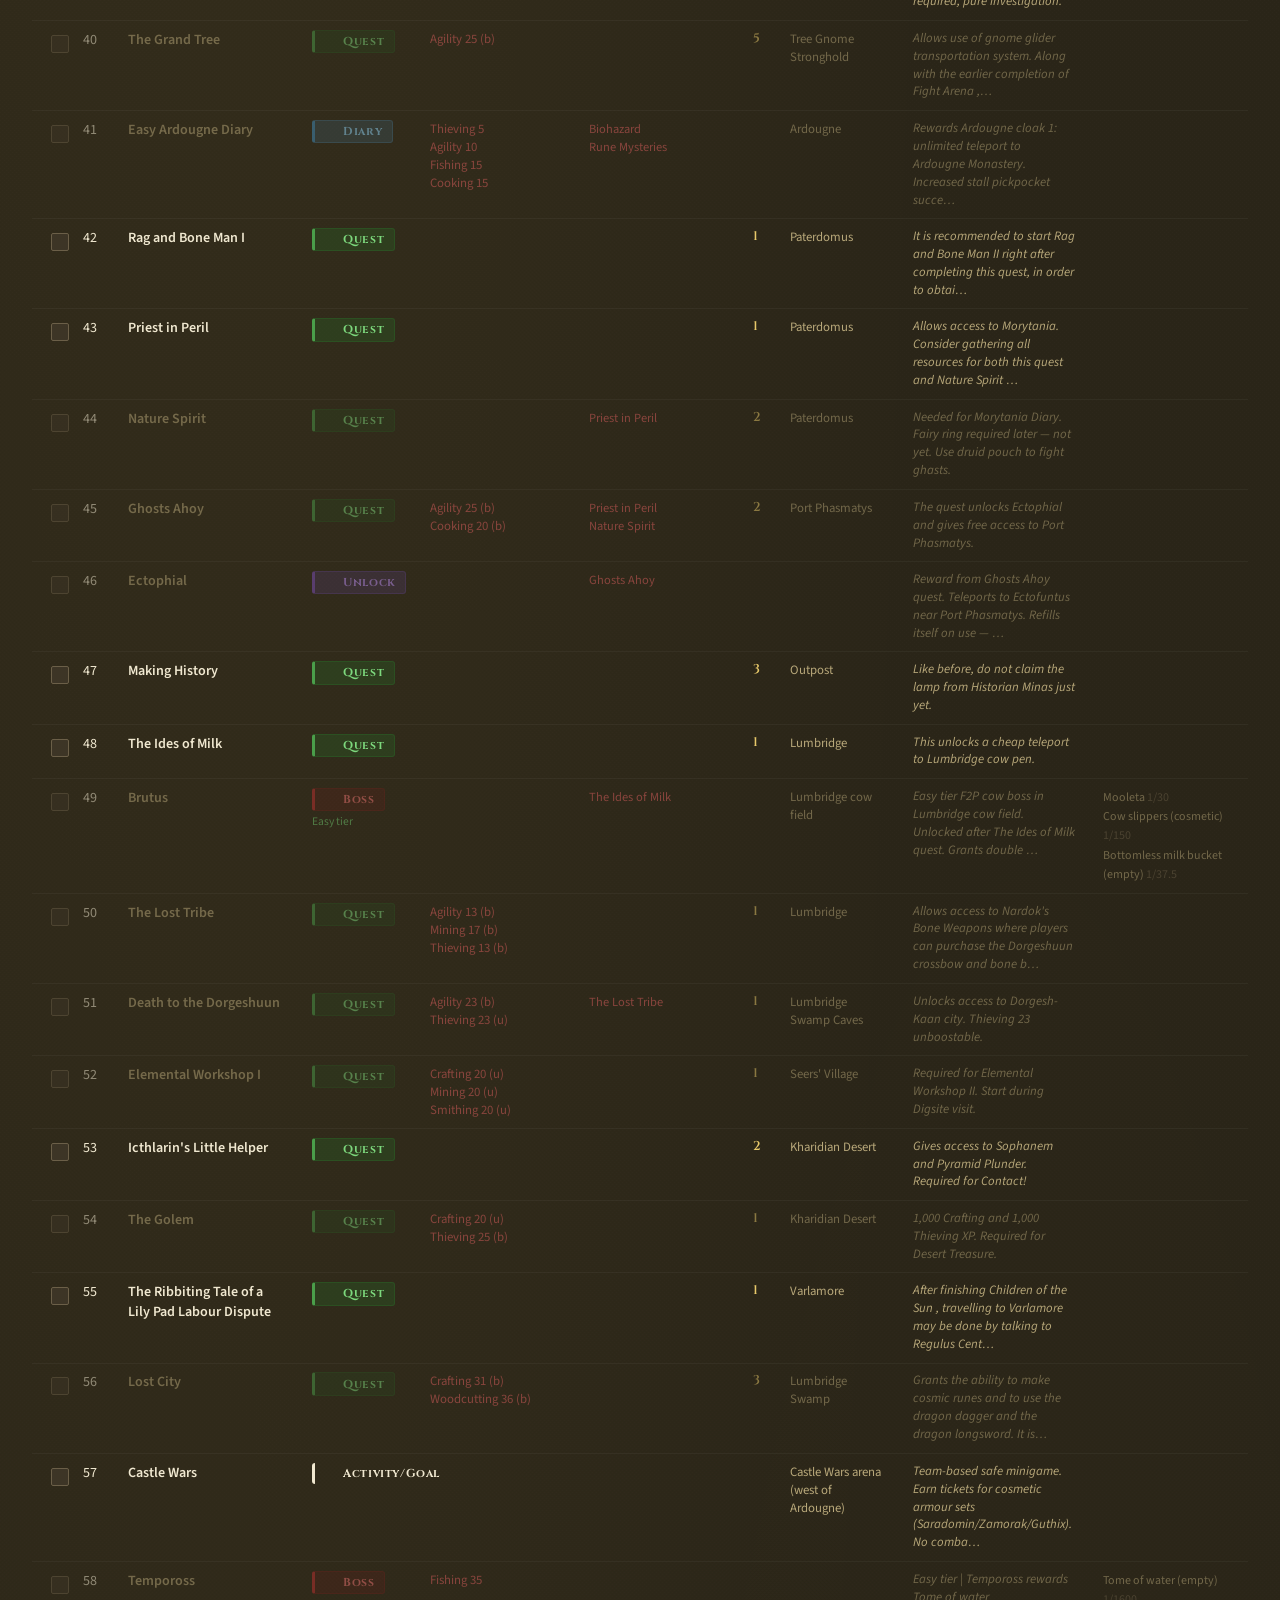
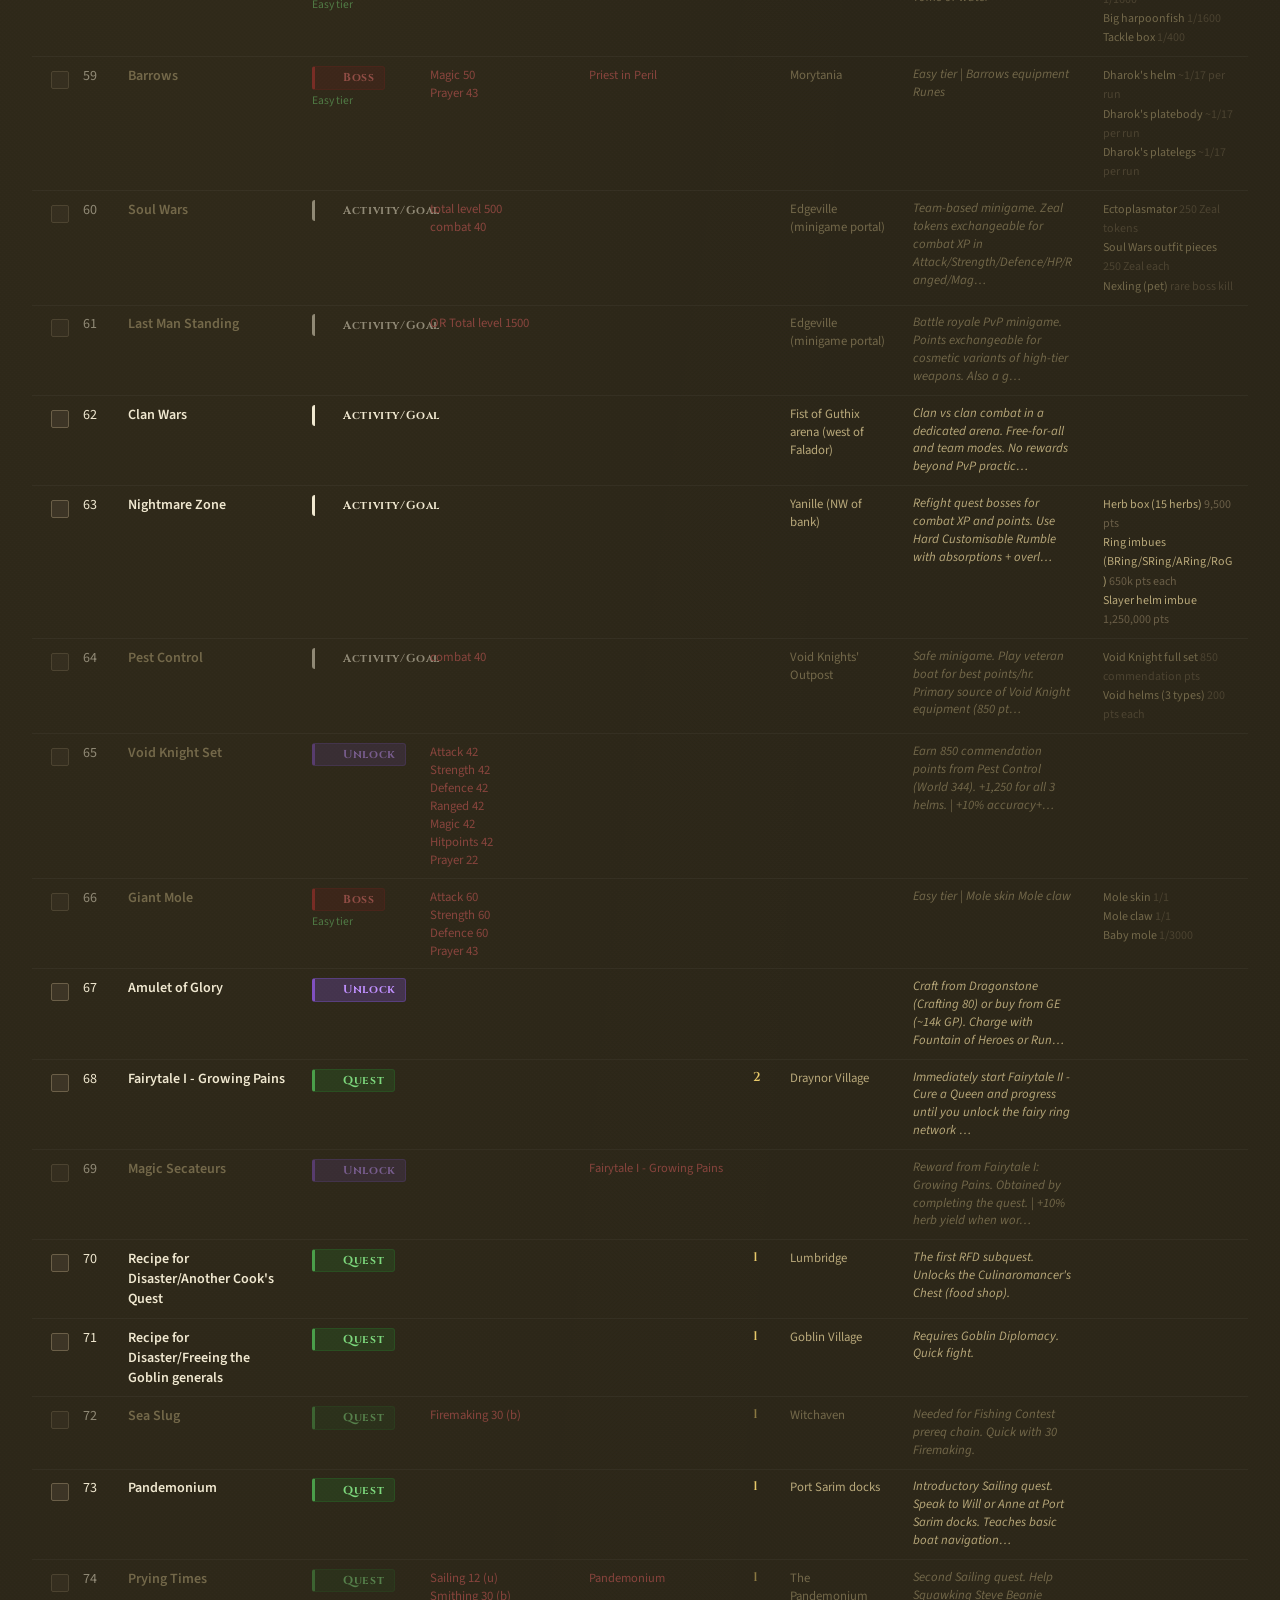
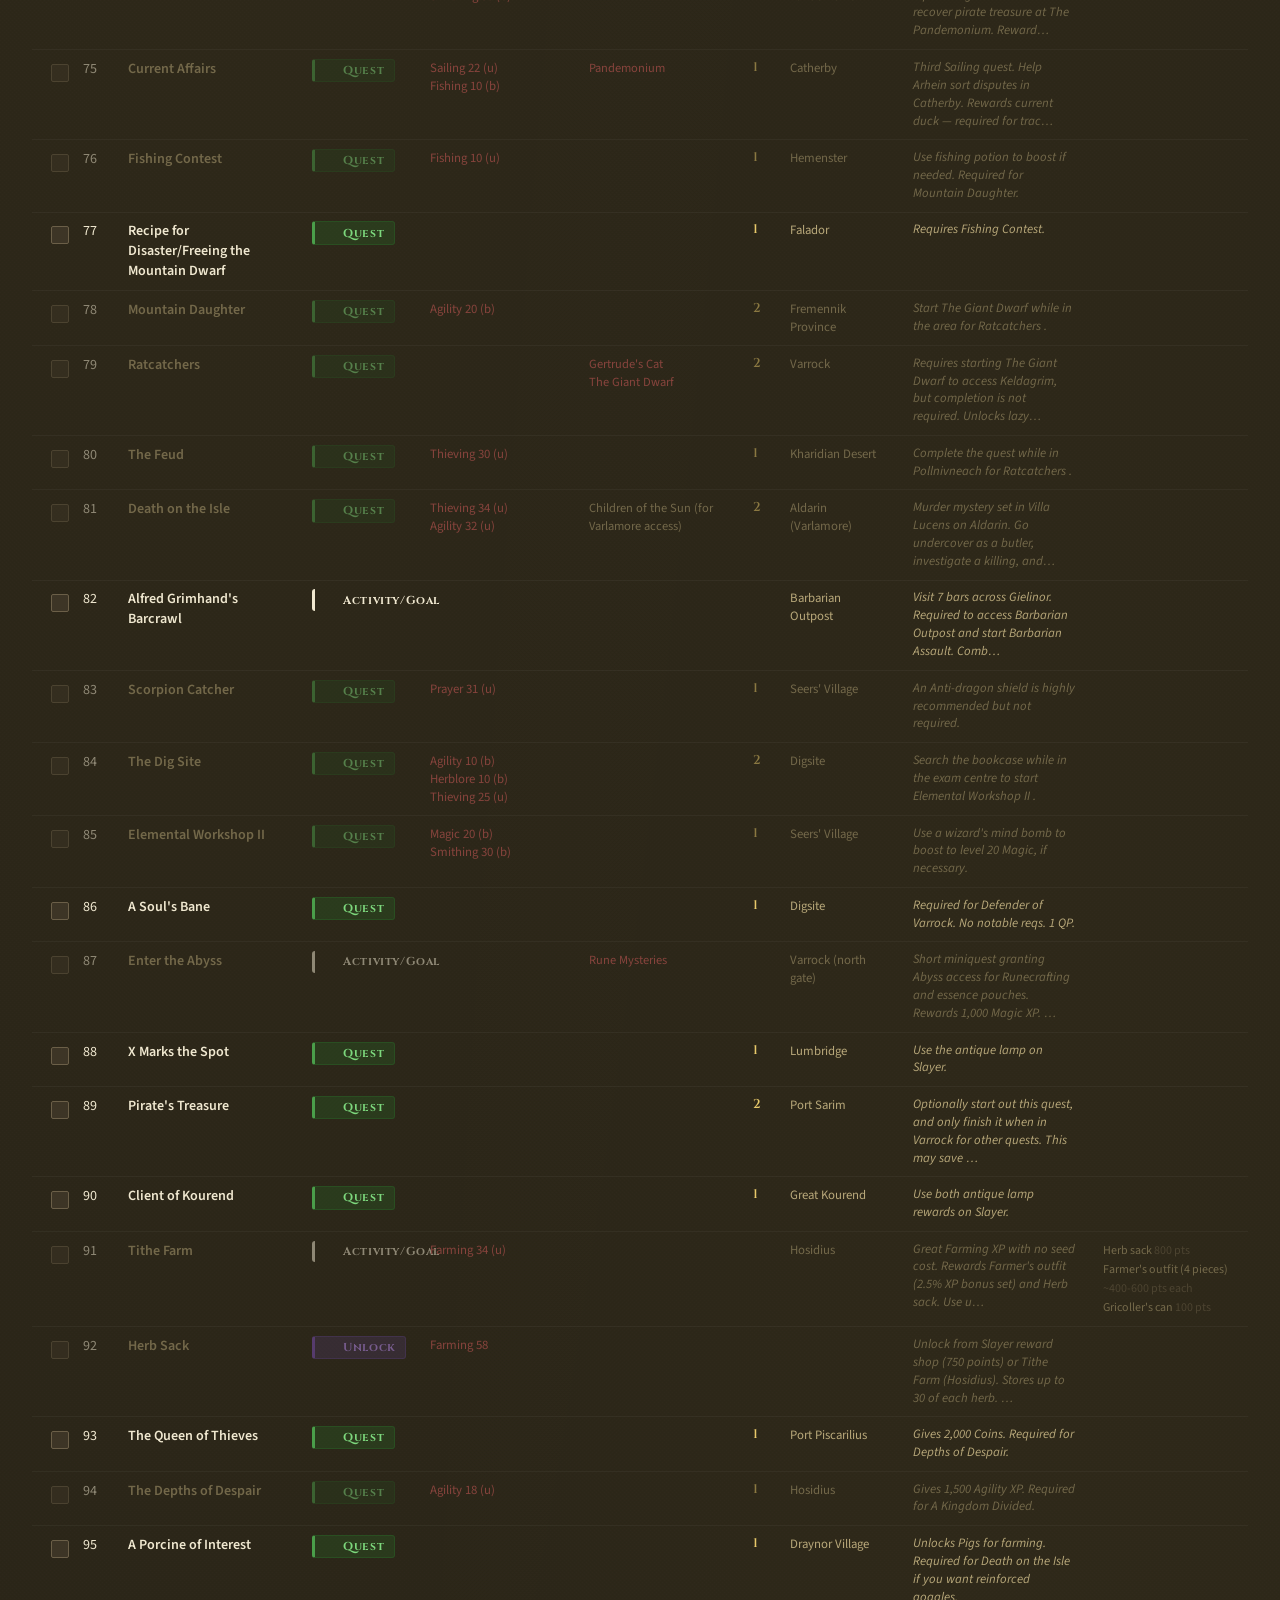
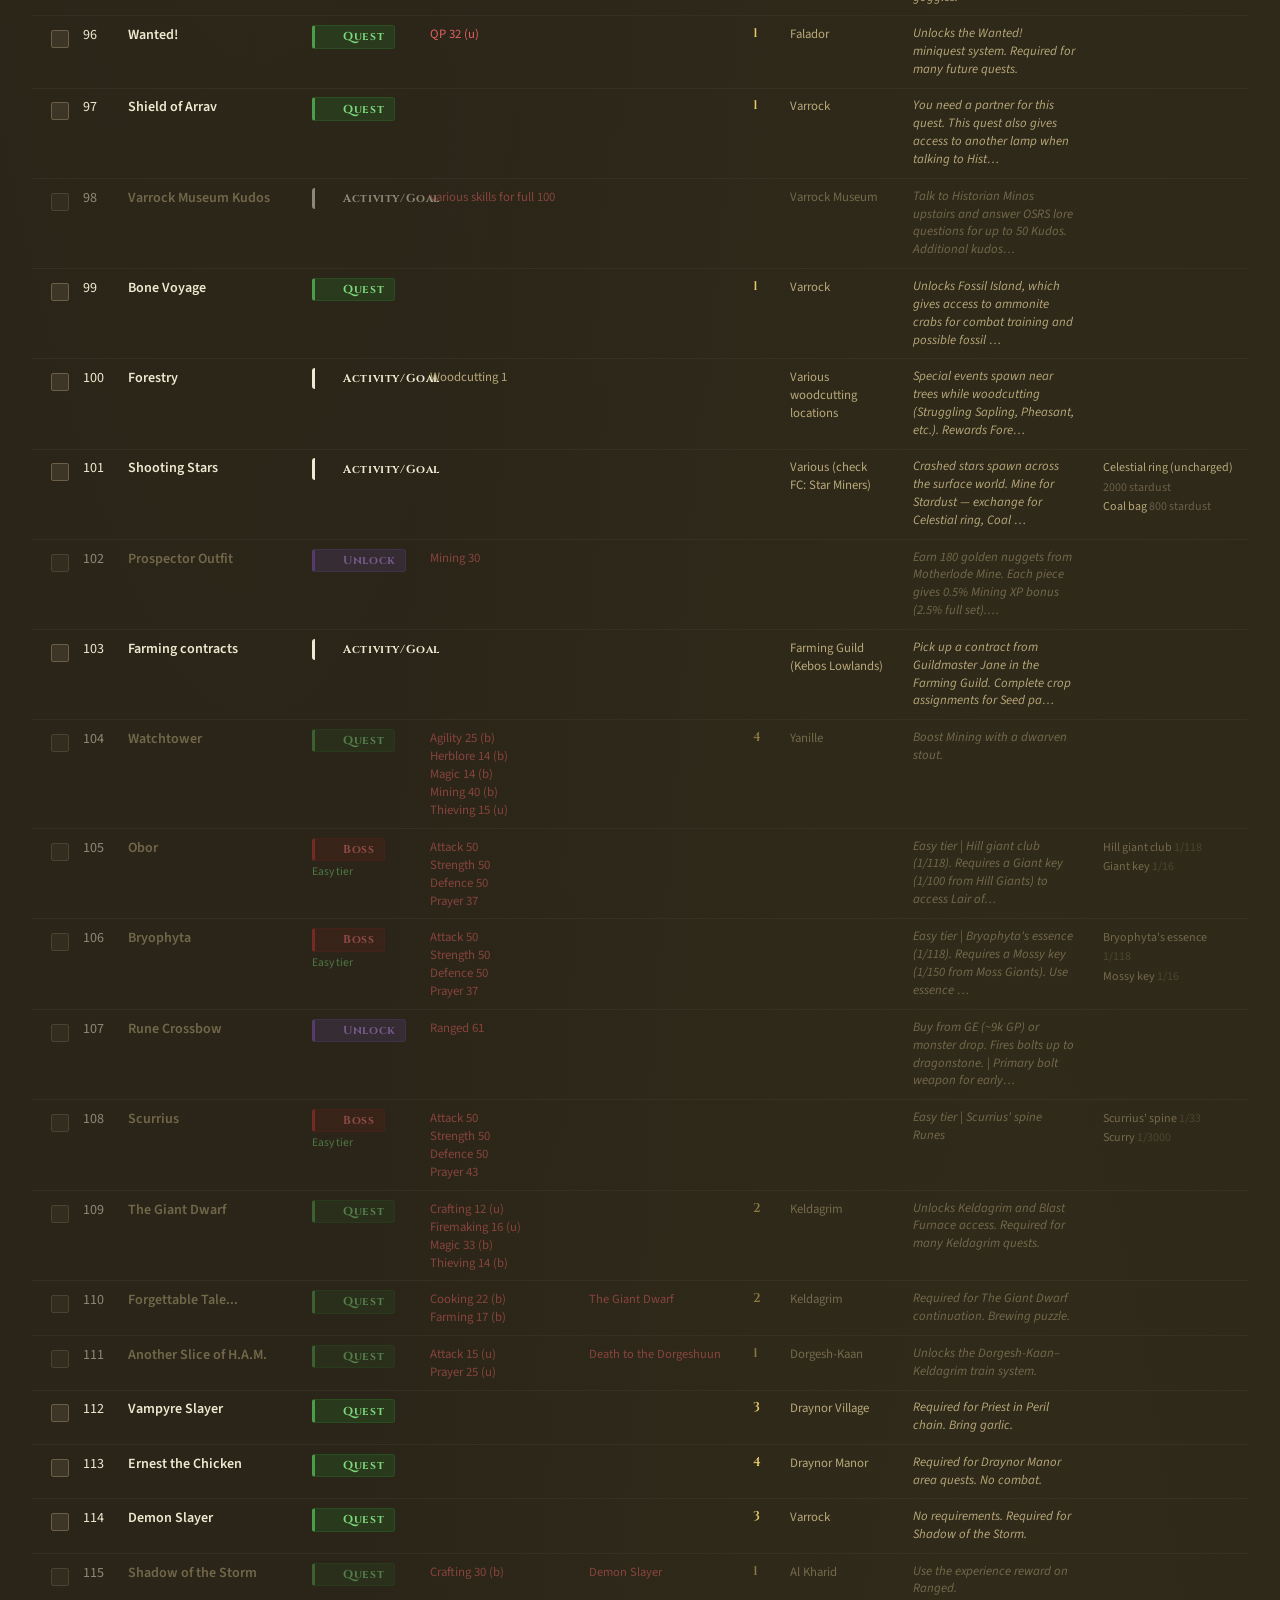
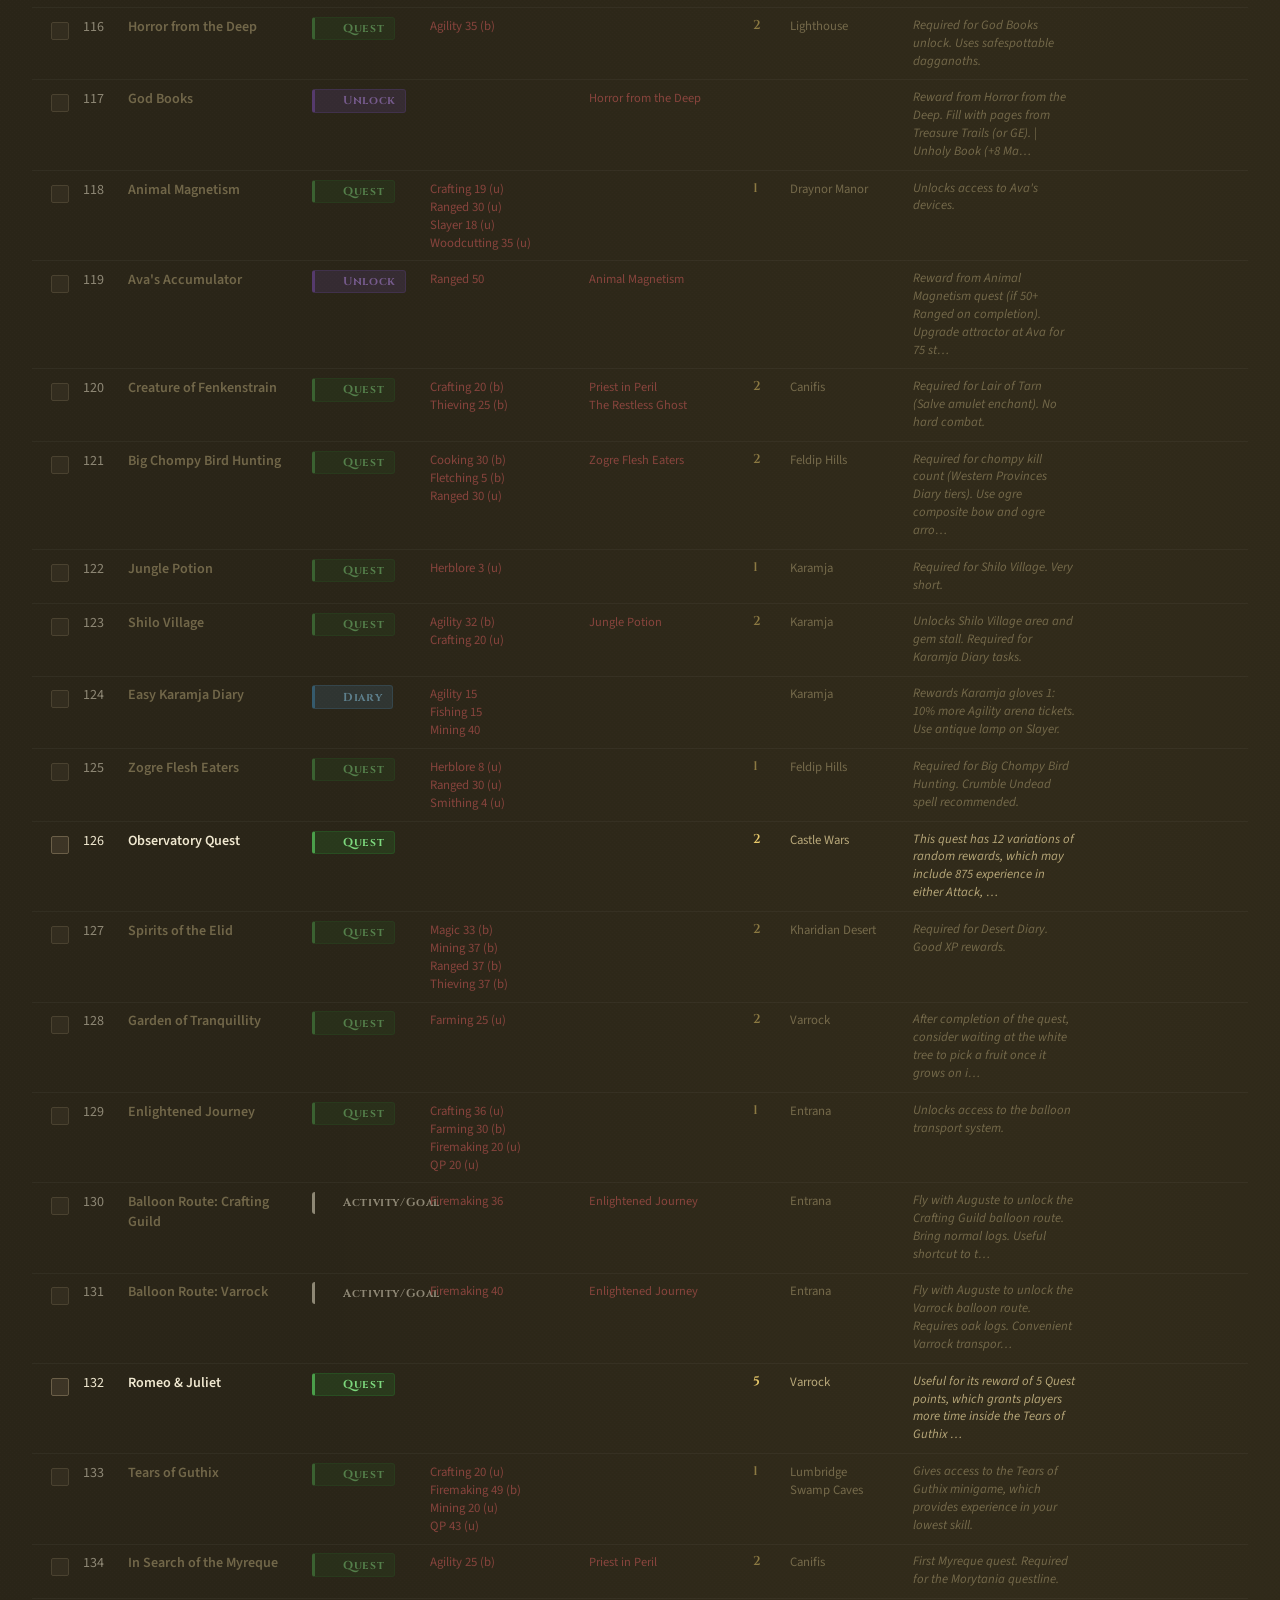
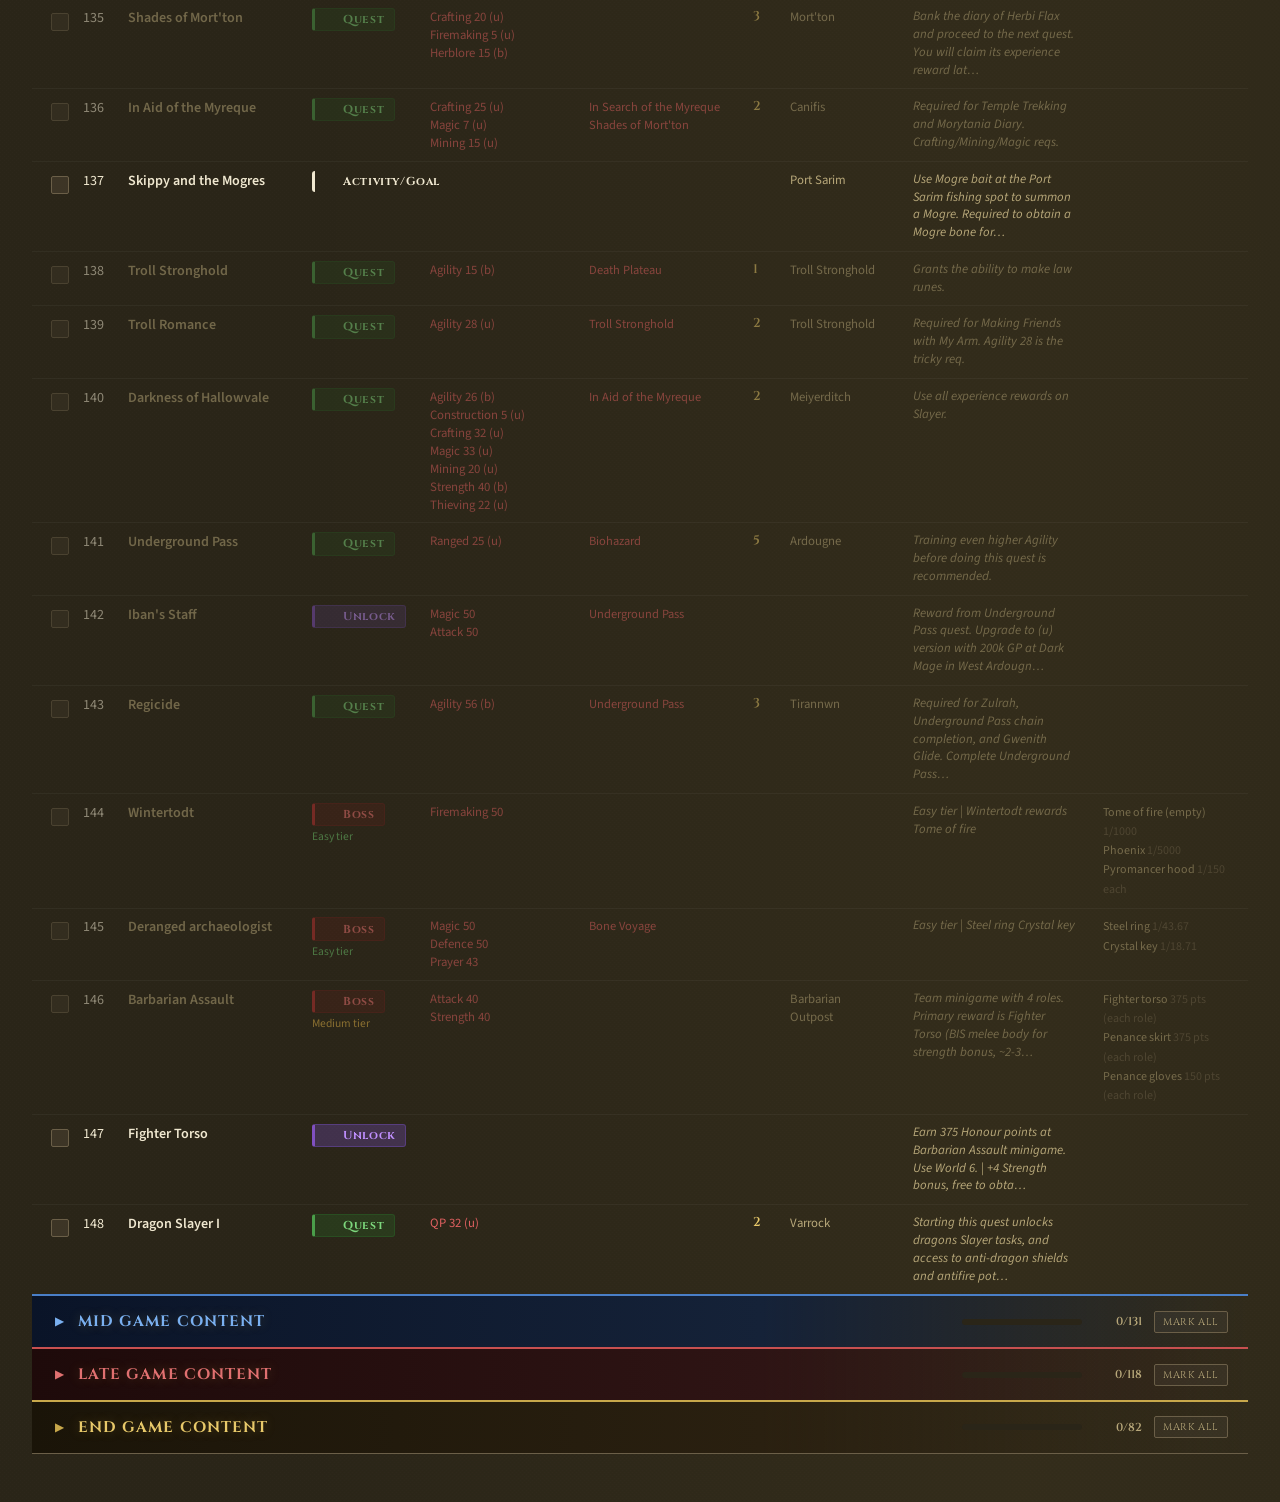
==== commit 76809cf6: "Add files via upload" ====
--- a/index.html
+++ b/index.html
@@ -30,7 +30,7 @@
 <meta name="twitter:image:alt"   content="ProgressScape — OSRS Progression Tracker">
 
 <link rel="preconnect" href="https://fonts.googleapis.com">
-<link href="https://fonts.googleapis.com/css2?family=MedievalSharp&family=Cinzel:wght@400;600;700&family=IM+Fell+English:ital@0;1&family=Source+Sans+3:wght@300;400;600&display=swap" rel="stylesheet">
+<link href="https://fonts.googleapis.com/css2?family=MedievalSharp&family=Cinzel:wght@400;600;700&family=Source+Sans+3:wght@300;400;600&display=swap" rel="stylesheet">
 <link rel="stylesheet" href="shared.css">
 <!-- Google Analytics -->
 <script async src="https://www.googletagmanager.com/gtag/js?id=G-8YXGC1W0GW"></script>
--- a/shared.css
+++ b/shared.css
@@ -823,7 +823,7 @@
   .randomizer-header p {
     color: var(--text-muted);
     font-size: 0.95rem;
-    font-family: 'IM Fell English', serif;
+    font-family: 'Source Sans 3', sans-serif;
     font-style: italic;
   }
 
@@ -922,7 +922,7 @@
   }
 
   .spin-info {
-    font-family: 'IM Fell English', serif;
+    font-family: 'Source Sans 3', sans-serif;
     font-style: italic;
     font-size: 0.9rem;
     color: var(--text-muted);
@@ -932,7 +932,7 @@
   }
 
   .spin-idle {
-    font-family: 'IM Fell English', serif;
+    font-family: 'Source Sans 3', sans-serif;
     font-style: italic;
     font-size: 1.1rem;
     color: var(--stone-lighter);
@@ -1479,7 +1479,7 @@
     border: 1px solid var(--stone-lighter);
     border-radius: 3px;
     color: var(--text-light);
-    font-family: 'IM Fell English', serif;
+    font-family: 'Source Sans 3', sans-serif;
     font-size: 0.88rem;
     line-height: 1.5;
     padding: 0.5rem 0.6rem;
@@ -1921,7 +1921,7 @@
 
   .frand-idle {
     color: var(--text-muted);
-    font-family: 'IM Fell English', serif;
+    font-family: 'Source Sans 3', sans-serif;
     font-style: italic;
     font-size: 0.85rem;
     text-align: center;
@@ -2087,7 +2087,7 @@
   }
 
   .frand-desc {
-    font-family: 'IM Fell English', serif;
+    font-family: 'Source Sans 3', sans-serif;
     font-style: italic;
     font-size: 0.78rem;
     color: var(--text-muted);
@@ -2179,7 +2179,7 @@
     text-align: center;
     padding: 4rem 2rem;
     color: var(--text-muted);
-    font-family: 'IM Fell English', serif;
+    font-family: 'Source Sans 3', sans-serif;
     font-style: italic;
     font-size: 1rem;
     border: 1px dashed var(--stone-lighter);
@@ -2296,7 +2296,7 @@
   .pt-reqs-cell .req-unmet { color: #e06060; }
 
   .pt-note-cell {
-    font-family: 'IM Fell English', serif;
+    font-family: 'Source Sans 3', sans-serif;
     font-style: italic;
     font-size: 0.85rem;
     color: #d4b84a;
@@ -2693,7 +2693,7 @@
   .tn-also-label {
     font-size: 0.68rem;
     color: var(--stone-lighter);
-    font-family: 'IM Fell English', serif;
+    font-family: 'Source Sans 3', sans-serif;
     font-style: italic;
     white-space: nowrap;
     margin-right: 0.2rem;
@@ -3504,7 +3504,7 @@
     text-align: center;
     padding: 3rem 1rem;
     color: var(--text-muted);
-    font-family: 'IM Fell English', serif;
+    font-family: 'Source Sans 3', sans-serif;
     font-style: italic;
     font-size: 1rem;
   }
@@ -3969,7 +3969,7 @@
 
   .ca-empty {
     text-align: center; padding: 3rem 1rem;
-    color: var(--text-muted); font-family: 'IM Fell English', serif;
+    color: var(--text-muted); font-family: 'Source Sans 3', sans-serif;
     font-style: italic; font-size: 1rem;
   }
 
@@ -4060,7 +4060,7 @@
     .sp-divrow { display:flex;align-items:center;justify-content:center;gap:12px;margin-bottom:12px; }
     .sp-divline { flex:1;height:1px;background:linear-gradient(90deg,transparent,#6b5020,transparent);max-width:100px; }
     .sp-gem { width:8px;height:8px;background:#c9a84c;transform:rotate(45deg);box-shadow:0 0 8px rgba(201,168,76,0.5); }
-    .sp-sub { font-family:'IM Fell English',serif;font-style:italic;font-size:15px;color:#9a8050;letter-spacing:0.5px;margin-top:4px; }
+    .sp-sub { font-family:'Source Sans 3',sans-serif;font-style:italic;font-size:15px;color:#9a8050;letter-spacing:0.5px;margin-top:4px; }
 
     /* TABS */
     .sp-tabs {
@@ -4284,7 +4284,7 @@
   }
   .clog-section-divider::before, .clog-section-divider::after { content:''; flex:1; height:1px; background:var(--stone-mid); }
 
-  .clog-empty { text-align:center; padding:3rem 1rem; color:var(--stone-lighter); font-family:'IM Fell English',serif; font-style:italic; font-size:0.95rem; }
+  .clog-empty { text-align:center; padding:3rem 1rem; color:var(--stone-lighter); font-family:'Source Sans 3',sans-serif; font-style:italic; font-size:0.95rem; }
 
   /* OVERVIEW GRID */
   .clog-overview-grid { display:grid; grid-template-columns:repeat(auto-fill, minmax(220px,1fr)); gap:10px; margin-bottom:8px; }
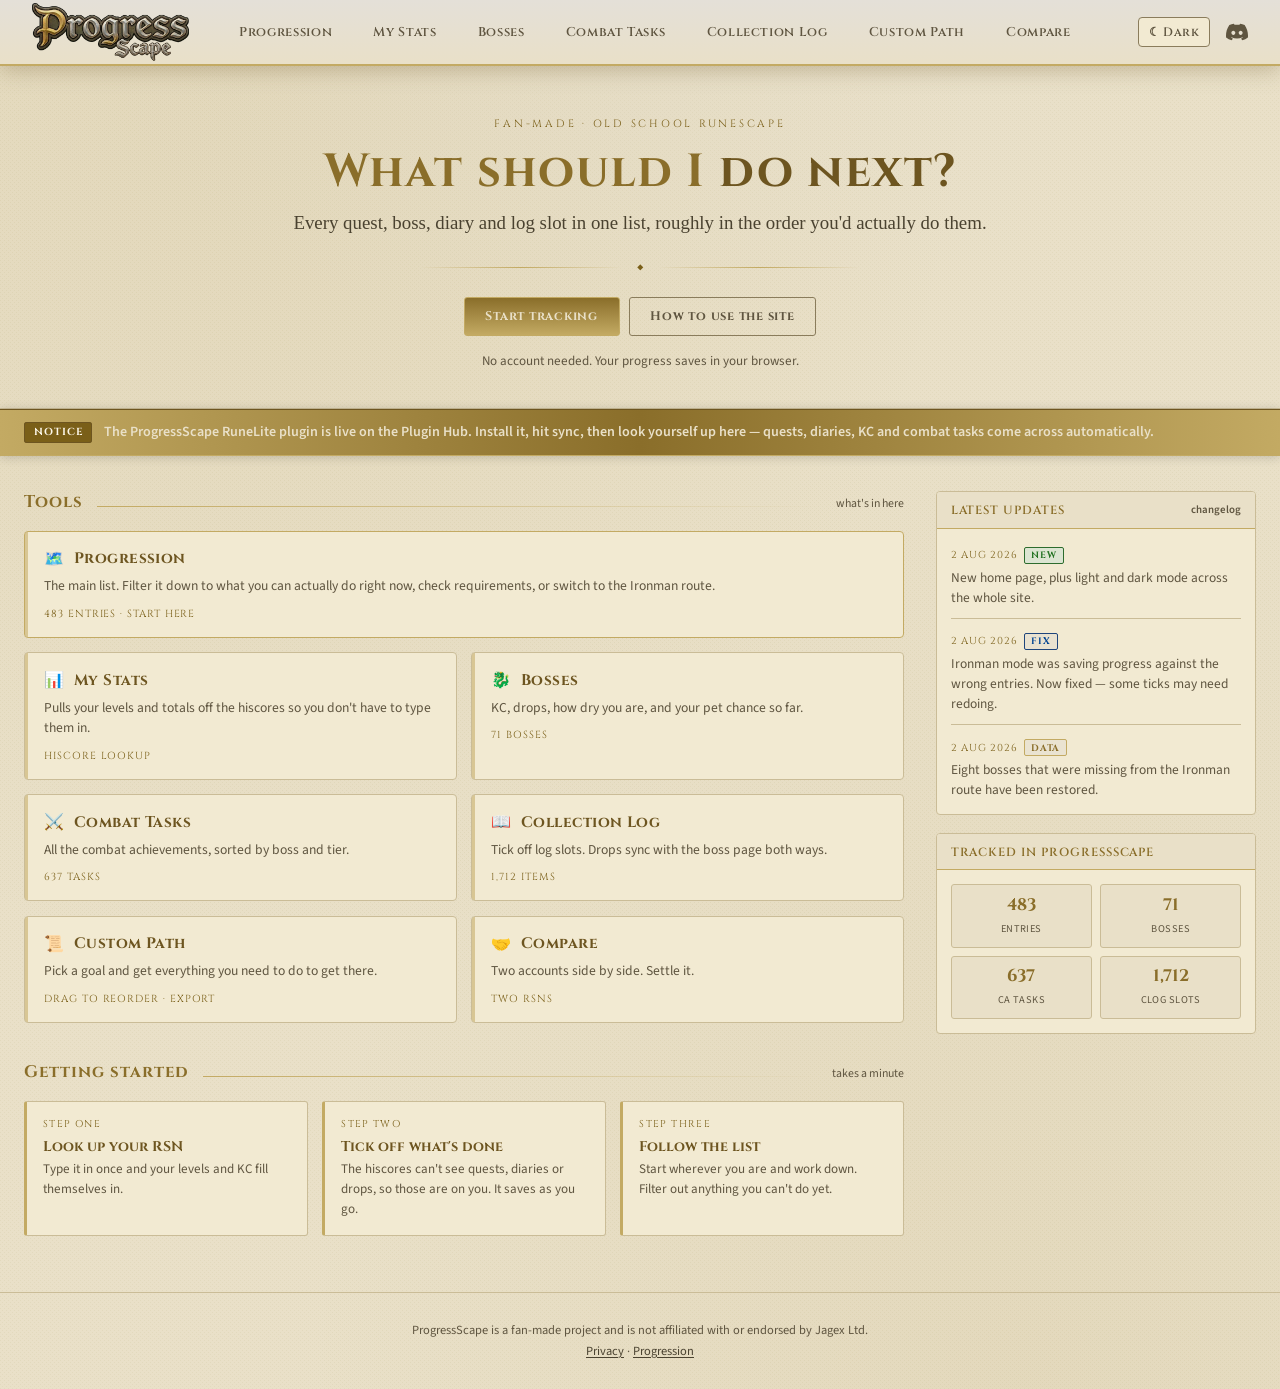
==== commit 73f1303a: "Major update! Plugin live!" ====
--- a/index.html
+++ b/index.html
@@ -3,14 +3,11 @@
 <head>
 <meta charset="UTF-8">
 <meta name="viewport" content="width=device-width, initial-scale=1.0">
-
-<!-- ===== SEO ===== -->
 <title>ProgressScape — Free OSRS Progression Tracker | Quests, Bosses &amp; Diaries</title>
 <meta name="description" content="Track your Old School RuneScape account through quests, bosses, achievement diaries and collection log. Free OSRS tracker with live GE prices, skill requirements and group comparison.">
 <meta name="keywords" content="OSRS tracker, Old School RuneScape progression, OSRS quest tracker, OSRS boss tracker, OSRS diary tracker, OSRS collection log, OSRS account progress, RuneScape tracker, OSRS skill requirements, OSRS goal planner">
 <link rel="canonical" href="https://progressscape.net/">
 
-<!-- ===== OPEN GRAPH (Discord, Reddit, Facebook) ===== -->
 <meta property="og:type"         content="website">
 <meta property="og:url"          content="https://progressscape.net/">
 <meta property="og:title"        content="ProgressScape — Free OSRS Progression Tracker">
@@ -21,792 +18,355 @@
 <meta property="og:image:alt"    content="ProgressScape — OSRS Progression Tracker">
 <meta property="og:site_name"    content="ProgressScape">
 <meta property="og:locale"       content="en_GB">
-
-<!-- ===== TWITTER CARD ===== -->
 <meta name="twitter:card"        content="summary_large_image">
 <meta name="twitter:title"       content="ProgressScape — Free OSRS Progression Tracker">
 <meta name="twitter:description" content="Track your Old School RuneScape account through quests, bosses, achievement diaries and collection log. Free OSRS tracker with live GE prices and group comparison.">
 <meta name="twitter:image"       content="https://progressscape.net/og-image.png">
-<meta name="twitter:image:alt"   content="ProgressScape — OSRS Progression Tracker">
 
 <link rel="preconnect" href="https://fonts.googleapis.com">
-<link href="https://fonts.googleapis.com/css2?family=MedievalSharp&family=Cinzel:wght@400;600;700&family=Source+Sans+3:wght@300;400;600&display=swap" rel="stylesheet">
+<link href="https://fonts.googleapis.com/css2?family=MedievalSharp&family=Cinzel:wght@400;600;700&family=IM+Fell+English:ital@0;1&family=Source+Sans+3:wght@300;400;600&display=swap" rel="stylesheet">
+
+<script>
+(function(){try{var t=localStorage.getItem('ps_theme');
+if(!t)t=matchMedia('(prefers-color-scheme: light)').matches?'light':'dark';
+document.documentElement.setAttribute('data-theme',t);}catch(e){}})();
+</script>
+<meta name="color-scheme" content="dark light">
 <link rel="stylesheet" href="shared.css">
-<!-- Google Analytics -->
-<script async src="https://www.googletagmanager.com/gtag/js?id=G-8YXGC1W0GW"></script>
-<script>
-  window.dataLayer = window.dataLayer || [];
-  function gtag(){dataLayer.push(arguments);}
-  gtag('js', new Date());
-  gtag('config', 'G-8YXGC1W0GW');
-</script>
+
+<style>
+/* ---- landing page only. All colours come from shared.css tokens. ---- */
+.lp-hero { position:relative; overflow:hidden; text-align:center; padding:3.2rem 1.5rem 2.4rem;
+  border-bottom:1px solid var(--stone-light); }
+.lp-hero::before { content:""; position:absolute; inset:0;
+  background: radial-gradient(ellipse at 50% -10%, var(--tint-1) 0%, transparent 60%); opacity:.5; }
+.lp-hero-inner { position:relative; z-index:1; max-width:820px; margin:0 auto; }
+.lp-eyebrow { font-family:'Cinzel',serif; font-size:.66rem; letter-spacing:.26em;
+  text-transform:uppercase; color:var(--gold-dark); margin-bottom:1rem; }
+.lp-hero h1 { font-family:'Cinzel',serif; font-weight:700; color:var(--gold);
+  font-size:clamp(1.9rem,4.6vw,2.9rem); line-height:1.12; letter-spacing:.03em; }
+.lp-hero h1 em { font-style:normal; color:var(--gold-light); }
+.lp-tag { font-family:'IM Fell English',serif; font-size:clamp(1rem,2vw,1.18rem);
+  color:var(--parchment-dark); margin-top:.8rem; }
+.lp-rule { display:flex; align-items:center; justify-content:center; gap:.9rem;
+  margin:1.6rem auto 1.4rem; max-width:440px; }
+.lp-rule i { flex:1; height:1px; background:linear-gradient(90deg,transparent,var(--gold-dark),transparent); }
+.lp-rule b { color:var(--gold-dark); font-size:.68rem; }
+.lp-cta { display:flex; gap:.55rem; justify-content:center; flex-wrap:wrap; margin-bottom:1rem; }
+.lp-btn { background:linear-gradient(180deg,var(--gold) 0%,var(--gold-dark) 100%);
+  border:1px solid var(--gold-dark); border-radius:3px; color:var(--stone);
+  font-family:'Cinzel',serif; font-size:.78rem; font-weight:700; letter-spacing:.06em;
+  padding:.62rem 1.3rem; cursor:pointer; text-decoration:none; display:inline-block;
+  transition:all .15s; }
+.lp-btn:hover { background:linear-gradient(180deg,var(--gold-light) 0%,var(--gold) 100%); }
+.lp-btn-ghost { background:transparent; border:1px solid var(--stone-lighter); color:var(--text-muted); }
+.lp-btn-ghost:hover { background:var(--tint-1); border-color:var(--gold-dark); color:var(--gold-light); }
+.lp-note { font-size:.82rem; color:var(--text-muted); }
+
+.lp-notice { background:linear-gradient(90deg,var(--gold-dark) 0%,var(--gold) 50%,var(--gold-dark) 100%);
+  border-top:1px solid var(--gold-light); border-bottom:1px solid var(--gold-dark);
+  padding:.72rem 1.5rem; box-shadow:0 1px 10px rgba(0,0,0,.18); position:relative; }
+.lp-notice-inner { max-width:1320px; margin:0 auto; display:flex; align-items:center;
+  gap:.7rem; font-size:.88rem; font-weight:600; color:var(--stone); }
+.lp-notice-tag { font-family:'Cinzel',serif; font-size:.64rem; letter-spacing:.1em;
+  text-transform:uppercase; background:var(--stone); color:var(--gold-light);
+  padding:.24rem .6rem; border-radius:3px; font-weight:700; flex-shrink:0;
+  box-shadow:0 0 0 1px var(--gold-light) inset; }
+
+.header-discord-link { display:flex; align-items:center; justify-content:center;
+  color:var(--text-muted); transition:color .15s, transform .15s; }
+.header-discord-link:hover { color:#5865f2; transform:scale(1.08); }
+
+.lp-wrap { max-width:1320px; margin:0 auto; padding:2.2rem 1.5rem 3.5rem;
+  display:grid; grid-template-columns:1fr 320px; gap:2rem; align-items:start; }
+.lp-sechead { display:flex; align-items:baseline; gap:.85rem; margin-bottom:1.1rem; }
+.lp-sechead h2 { font-family:'Cinzel',serif; font-size:1.05rem; font-weight:700;
+  color:var(--gold); letter-spacing:.06em; white-space:nowrap; }
+.lp-sechead i { flex:1; height:1px; background:linear-gradient(90deg,var(--gold-dark),transparent); }
+.lp-sechead small { color:var(--text-muted); font-size:.74rem; white-space:nowrap; }
+
+.lp-tiles { display:grid; grid-template-columns:repeat(2,1fr); gap:.9rem; }
+.lp-tile { display:block; background:var(--stone-mid); border:1px solid var(--stone-light);
+  border-radius:4px; padding:1rem 1.1rem 1rem 1.2rem; position:relative; overflow:hidden;
+  transition:border-color .18s, transform .18s; text-decoration:none; }
+.lp-tile::after { content:""; position:absolute; left:0; top:0; bottom:0; width:3px;
+  background:var(--gold-dark); opacity:.55; transition:opacity .18s; }
+.lp-tile:hover { border-color:var(--gold-dark); transform:translateY(-2px); }
+.lp-tile:hover::after { opacity:1; }
+.lp-tile-top { display:flex; align-items:center; gap:.6rem; margin-bottom:.4rem; }
+.lp-tile h3 { font-family:'Cinzel',serif; font-size:.95rem; font-weight:700;
+  color:var(--gold-light); letter-spacing:.03em; }
+.lp-tile p { font-size:.85rem; line-height:1.5; color:var(--text-muted); }
+.lp-tile-meta { margin-top:.65rem; font-family:'Cinzel',serif; font-size:.64rem;
+  letter-spacing:.09em; color:var(--stone-lighter); text-transform:uppercase; }
+.lp-tile-wide { grid-column:1 / -1; border-color:var(--gold-dark); }
+
+.lp-steps { display:grid; grid-template-columns:repeat(3,1fr); gap:.9rem; }
+.lp-step { background:var(--stone-mid); border:1px solid var(--stone-light);
+  border-left:3px solid var(--gold-dark); border-radius:3px; padding:.95rem 1rem; }
+.lp-step-n { font-family:'Cinzel',serif; font-size:.62rem; letter-spacing:.14em;
+  color:var(--gold-dark); text-transform:uppercase; margin-bottom:.35rem; }
+.lp-step h4 { font-family:'Cinzel',serif; font-size:.88rem; color:var(--gold-light);
+  font-weight:700; margin-bottom:.3rem; }
+.lp-step p { font-size:.82rem; color:var(--text-muted); line-height:1.5; }
+
+.lp-side { display:flex; flex-direction:column; gap:1.1rem; position:sticky; top:84px; }
+.lp-card { background:var(--stone-mid); border:1px solid var(--stone-light);
+  border-radius:4px; overflow:hidden; }
+.lp-card-head { padding:.62rem .85rem; background:var(--stone); border-bottom:1px solid var(--gold-dark);
+  font-family:'Cinzel',serif; font-size:.74rem; font-weight:600; color:var(--gold);
+  letter-spacing:.08em; text-transform:uppercase; display:flex; justify-content:space-between; }
+.lp-card-head span { font-family:'Source Sans 3',sans-serif; font-size:.68rem;
+  color:var(--text-muted); text-transform:none; letter-spacing:0; }
+.lp-card-body { padding:.85rem; }
+.lp-log { padding:.6rem 0; border-bottom:1px solid var(--stone-light); }
+.lp-log:last-child { border-bottom:none; padding-bottom:0; }
+.lp-log:first-child { padding-top:0; }
+.lp-log-date { font-family:'Cinzel',serif; font-size:.63rem; letter-spacing:.08em;
+  color:var(--stone-lighter); text-transform:uppercase; }
+.lp-log-badge { display:inline-block; font-family:'Cinzel',serif; font-size:.58rem;
+  letter-spacing:.06em; padding:.1rem .4rem; border-radius:2px; margin-left:.4rem;
+  text-transform:uppercase; font-weight:700; }
+.lp-log-badge.new { background:var(--tint-2); color:var(--success-1); border:1px solid var(--success-3); }
+.lp-log-badge.fix { background:var(--tint-4); color:var(--info-1); border:1px solid var(--info-3); }
+.lp-log-badge.data{ background:var(--tint-1); color:var(--gold); border:1px solid var(--gold-dark); }
+.lp-log p { font-size:.84rem; color:var(--text-muted); line-height:1.5; margin-top:.22rem; }
+.lp-ministats { display:grid; grid-template-columns:1fr 1fr; gap:.5rem; }
+.lp-ministat { background:var(--stone); border:1px solid var(--stone-light);
+  border-radius:3px; padding:.55rem; text-align:center; }
+.lp-ministat b { display:block; font-family:'Cinzel',serif; font-size:1.05rem; color:var(--gold); }
+.lp-ministat small { font-size:.65rem; color:var(--text-muted); letter-spacing:.04em; text-transform:uppercase; }
+
+.lp-foot { border-top:1px solid var(--stone-light); padding:1.7rem 1.5rem; text-align:center;
+  font-size:.78rem; color:var(--text-muted); line-height:1.7; }
+.lp-foot a { color:var(--parchment-dark); text-decoration:underline; text-underline-offset:2px; }
+.lp-foot a:hover { color:var(--gold-light); }
+
+.lp-overlay { position:fixed; inset:0; background:var(--shade-1); z-index:300;
+  display:none; align-items:center; justify-content:center; padding:1.25rem; }
+.lp-overlay.open { display:flex; }
+.lp-modal { width:100%; max-width:660px; max-height:86vh; background:var(--stone-mid);
+  border:1px solid var(--gold-dark); border-radius:4px; display:flex; flex-direction:column;
+  overflow:hidden; }
+.lp-modal-head { padding:1rem 1.4rem; background:var(--stone);
+  border-bottom:2px solid var(--gold-dark); display:flex; align-items:center;
+  justify-content:space-between; }
+.lp-modal-head h3 { font-family:'Cinzel',serif; font-size:1.05rem; color:var(--gold); font-weight:700; }
+.lp-modal-close { background:none; border:none; color:var(--text-muted); font-size:1.2rem; cursor:pointer; }
+.lp-modal-body { padding:.6rem 1.4rem 1.4rem; overflow-y:auto; }
+.lp-faq { border-bottom:1px solid var(--stone-light); }
+.lp-faq:last-child { border-bottom:none; }
+.lp-faq-q { width:100%; background:none; border:none; text-align:left; cursor:pointer;
+  padding:.8rem 0; display:flex; align-items:center; gap:.6rem; color:var(--gold-light);
+  font-family:'Cinzel',serif; font-size:.88rem; font-weight:700; }
+.lp-faq-icon { color:var(--gold-dark); font-size:.62rem; transition:transform .18s; }
+.lp-faq-icon.open { transform:rotate(90deg); }
+.lp-faq-a { display:none; padding:0 0 .9rem 1.2rem; font-size:.88rem; line-height:1.65; color:var(--text-muted); }
+.lp-faq-a.open { display:block; }
+
+@media (max-width:1040px){ .lp-wrap{grid-template-columns:1fr} .lp-side{position:static} }
+@media (max-width:700px){
+  .lp-tiles{grid-template-columns:1fr} .lp-steps{grid-template-columns:1fr}
+  .lp-hero{padding:2.2rem 1rem 1.8rem}
+}
+</style>
 </head>
 <body>
 
 <header>
   <div class="header-inner">
-    <a href="index.html"><img src="./ProgressionScape_Logo_v1.png" alt="ProgressScape" class="site-title-img"></a>
+    <a href="index.html" title="Home"><img src="./ProgressionScape_Logo_v1.png" alt="ProgressScape" class="site-title-img"></a>
     <nav>
-      <a href="index.html"  class="nav-btn active">Progression</a>
+      <a href="progression.html" class="nav-btn">Progression</a>
       <a href="stats.html"  class="nav-btn">My Stats</a>
       <a href="bosses.html" class="nav-btn">Bosses</a>
       <a href="combat.html" class="nav-btn">Combat Tasks</a>
       <a href="clog.html"   class="nav-btn">Collection Log</a>
       <a href="planner.html" class="nav-btn">Custom Path</a>
       <a href="compare.html" class="nav-btn">Compare</a>
-      <a href="gear.html"   class="nav-btn">Gear</a>
     </nav>
     <div class="header-right">
-      <button id="ironman-toggle-btn" class="ironman-toggle-btn" onclick="toggleIronman()" title="Ironman Mode: OFF">
-        <img class="im-icon" src="https://oldschool.runescape.wiki/images/Ironman_chat_badge.png" alt="Ironman" style="width:16px;height:16px;object-fit:contain;image-rendering:pixelated;vertical-align:middle;margin-right:2px;"> Ironman
-      </button>
+      <a class="header-discord-link" href="https://discord.gg/P4Gnn9jmGe" target="_blank" rel="noopener noreferrer" title="Join the ProgressScape Discord" aria-label="Join the ProgressScape Discord">
+        <svg viewBox="0 0 127.14 96.36" width="22" height="22" fill="currentColor" aria-hidden="true"><path d="M107.7,8.07A105.15,105.15,0,0,0,81.47,0a72.06,72.06,0,0,0-3.36,6.83A97.68,97.68,0,0,0,49,6.83,72.37,72.37,0,0,0,45.64,0,105.89,105.89,0,0,0,19.39,8.09C2.79,32.65-1.71,56.6.54,80.21h0A105.73,105.73,0,0,0,32.71,96.36,77.7,77.7,0,0,0,39.6,85.25a68.42,68.42,0,0,1-10.85-5.18c.91-.66,1.8-1.34,2.66-2a75.57,75.57,0,0,0,64.32,0c.87.71,1.76,1.39,2.66,2a68.68,68.68,0,0,1-10.87,5.19,77,77,0,0,0,6.89,11.1A105.25,105.25,0,0,0,126.6,80.22h0C129.24,52.84,122.09,29.11,107.7,8.07ZM42.45,65.69C36.18,65.69,31,60,31,53s5-12.74,11.43-12.74S54,46,53.89,53,48.84,65.69,42.45,65.69Zm42.24,0C78.41,65.69,73.25,60,73.25,53s5-12.74,11.44-12.74S96.23,46,96.12,53,91.08,65.69,84.69,65.69Z"/></svg>
+      </a>
     </div>
   </div>
 </header>
 
-<!-- ===== PROGRESSION PAGE ===== -->
-<div id="page-progression" class="page active">
-
-  <!-- Page heading — visible to search engines, unobtrusive in UI -->
-  <h1 style="position:absolute;width:1px;height:1px;overflow:hidden;clip:rect(0,0,0,0);white-space:nowrap">ProgressScape — OSRS Progression Tracker for Old School RuneScape quests, bosses, achievement diaries and collection log</h1>
-
-  <div class="lookup-bar">
-    <div class="lookup-inner">
-      <div class="lookup-group">
-        <label>RSN Lookup</label>
-        <input type="text" id="rsn-input" placeholder="Enter username…" onkeydown="if(event.key==='Enter') lookupRSN()">
-      </div>
-      <button class="btn" onclick="lookupRSN()">Lookup</button>
-      <span class="lookup-sep">or</span>
-      <button class="btn btn-ghost" onclick="location.href='stats.html'">Enter Stats Manually</button>
-    </div>
+<section class="lp-hero">
+  <div class="lp-hero-inner">
+    <div class="lp-eyebrow">Fan-made · Old School RuneScape</div>
+    <h1>What should I <em>do next?</em></h1>
+    <p class="lp-tag">Every quest, boss, diary and log slot in one list, roughly in the order you'd actually do them.</p>
+    <div class="lp-rule"><i></i><b>◆</b><i></i></div>
+    <div class="lp-cta">
+      <a class="lp-btn" href="progression.html">Start tracking</a>
+      <button class="lp-btn lp-btn-ghost" onclick="lpOpenHelp()">How to use the site</button>
+    </div>
+    <p class="lp-note">No account needed. Your progress saves in your browser.</p>
   </div>
-
-  <div id="lookup-status" style="display:none">
-    <div class="status-msg">
-      <div id="lookup-status-inner" class="status-inner"></div>
-    </div>
-  </div>
-
-  <div class="progress-bar-wrap">
-    <div class="progress-label"><strong id="prog-done">0</strong> / <span id="prog-total">477</span> completed</div>
-    <div class="progress-track"><div class="progress-fill" id="prog-fill" style="width:0%"></div></div>
-    <div class="progress-label"><strong id="prog-pct">0%</strong></div>
-    <div style="margin-left:auto; display:flex; gap:0.5rem; flex-shrink:0;">
-      <button class="btn btn-ghost" style="font-size:0.72rem;padding:0.35rem 0.8rem" onclick="toggleShowCompleted()">
-        <span id="toggle-completed-label">Hide Completed</span>
-      </button>
-      <button class="btn btn-ghost" style="font-size:0.72rem;padding:0.35rem 0.8rem" onclick="clearProgress()">Clear Progress</button>
-    </div>
-  </div>
-
-  <div class="filters-bar">
-    <span class="filter-label">Filter:</span>
-    <button class="chip active" data-filter="all" onclick="setFilter('all')">All</button>
-    <button class="chip type-quest" data-filter="Quest" onclick="setFilter('Quest')">Quests</button>
-    <button class="chip type-boss" data-filter="Boss" onclick="setFilter('Boss')">Bosses</button>
-    <button class="chip type-activity" data-filter="Activity/Goal" onclick="setFilter('Activity/Goal')">Activities</button>
-    <button class="chip type-unlock" data-filter="Unlock" onclick="setFilter('Unlock')">Unlocks</button>
-    <button class="chip type-miniquest" data-filter="Miniquest" onclick="setFilter('Miniquest')">Miniquests</button>
-    <button class="chip type-diary" data-filter="Diary" onclick="setFilter('Diary')">Diaries</button>
-    <button class="chip" data-filter="locked" onclick="setFilter('locked')">🔒 Locked</button>
-    <button class="chip" data-filter="available" onclick="setFilter('available')">✅ Available Now</button>
-  </div>
-
-  <div class="search-row">
-    <input class="search-input" type="text" id="search-input" placeholder="Search… (press / to focus)" oninput="renderTable(); pushFilterState()">
-    <span class="results-count" id="results-count"></span>
-  </div>
-
-  <div class="table-wrap">
-  <div class="table-scroll">
-    <table id="main-table">
-      <thead>
-        <tr>
-          <th></th>
-          <th>#</th>
-          <th>Name</th>
-          <th>Type</th>
-          <th>Skill Req.</th>
-          <th>Quest Prereqs</th>
-          <th>QP</th>
-          <th>Location</th>
-          <th>Notes</th>
-          <th>Notable Drops</th>
-        </tr>
-      </thead>
-      <tbody id="main-tbody"></tbody>
-    </table>
-  </div>
+</section>
+
+<div class="lp-notice">
+  <div class="lp-notice-inner">
+    <span class="lp-notice-tag">Notice</span>
+    <span>The ProgressScape RuneLite plugin is live on the Plugin Hub. Install it, hit sync, then look yourself up here — quests, diaries, KC and combat tasks come across automatically.</span>
   </div>
 </div>
 
-<!-- ===== DETAIL MODAL ===== -->
-<div class="detail-overlay" id="detail-overlay" onclick="closeDetail(event)">
-  <div class="detail-panel" id="detail-panel">
-    <div class="detail-header">
-      <div>
-        <div class="detail-title" id="detail-title"></div>
-        <div id="detail-subtitle" style="margin-top:0.3rem"></div>
+<div class="lp-wrap">
+  <main>
+    <div class="lp-sechead"><h2>Tools</h2><i></i><small>what's in here</small></div>
+    <div class="lp-tiles">
+      <a class="lp-tile lp-tile-wide" href="progression.html">
+        <div class="lp-tile-top"><span>🗺️</span><h3>Progression</h3></div>
+        <p>The main list. Filter it down to what you can actually do right now, check requirements, or switch to the Ironman route.</p>
+        <div class="lp-tile-meta"><span id="st-spine">479</span> entries · start here</div>
+      </a>
+      <a class="lp-tile" href="stats.html">
+        <div class="lp-tile-top"><span>📊</span><h3>My Stats</h3></div>
+        <p>Pulls your levels and totals off the hiscores so you don't have to type them in.</p>
+        <div class="lp-tile-meta">Hiscore lookup</div>
+      </a>
+      <a class="lp-tile" href="bosses.html">
+        <div class="lp-tile-top"><span>🐉</span><h3>Bosses</h3></div>
+        <p>KC, drops, how dry you are, and your pet chance so far.</p>
+        <div class="lp-tile-meta"><span id="st-boss">71</span> bosses</div>
+      </a>
+      <a class="lp-tile" href="combat.html">
+        <div class="lp-tile-top"><span>⚔️</span><h3>Combat Tasks</h3></div>
+        <p>All the combat achievements, sorted by boss and tier.</p>
+        <div class="lp-tile-meta"><span id="st-ca">637</span> tasks</div>
+      </a>
+      <a class="lp-tile" href="clog.html">
+        <div class="lp-tile-top"><span>📖</span><h3>Collection Log</h3></div>
+        <p>Tick off log slots. Drops sync with the boss page both ways.</p>
+        <div class="lp-tile-meta"><span id="st-clog">1,712</span> items</div>
+      </a>
+      <a class="lp-tile" href="planner.html">
+        <div class="lp-tile-top"><span>📜</span><h3>Custom Path</h3></div>
+        <p>Pick a goal and get everything you need to do to get there.</p>
+        <div class="lp-tile-meta">Drag to reorder · export</div>
+      </a>
+      <a class="lp-tile" href="compare.html">
+        <div class="lp-tile-top"><span>🤝</span><h3>Compare</h3></div>
+        <p>Two accounts side by side. Settle it.</p>
+        <div class="lp-tile-meta">Two RSNs</div>
+      </a>
+    </div>
+
+    <section style="margin-top:2.4rem">
+      <div class="lp-sechead"><h2>Getting started</h2><i></i><small>takes a minute</small></div>
+      <div class="lp-steps">
+        <div class="lp-step"><div class="lp-step-n">Step one</div><h4>Look up your RSN</h4>
+          <p>Type it in once and your levels and KC fill themselves in.</p></div>
+        <div class="lp-step"><div class="lp-step-n">Step two</div><h4>Tick off what's done</h4>
+          <p>The hiscores can't see quests, diaries or drops, so those are on you. It saves as you go.</p></div>
+        <div class="lp-step"><div class="lp-step-n">Step three</div><h4>Follow the list</h4>
+          <p>Start wherever you are and work down. Filter out anything you can't do yet.</p></div>
       </div>
-      <button class="detail-close" onclick="closeDetailBtn()">✕</button>
-    </div>
-    <div class="detail-body" id="detail-body"></div>
-    <div class="detail-actions" id="detail-actions"></div>
+    </section>
+  </main>
+
+  <aside class="lp-side">
+    <div class="lp-card">
+      <div class="lp-card-head">Latest updates <span>changelog</span></div>
+      <div class="lp-card-body" id="lp-changelog"></div>
+    </div>
+    <div class="lp-card">
+      <div class="lp-card-head">Tracked in ProgressScape</div>
+      <div class="lp-card-body">
+        <div class="lp-ministats">
+          <div class="lp-ministat"><b id="st-spine2">479</b><small>Entries</small></div>
+          <div class="lp-ministat"><b id="st-boss2">71</b><small>Bosses</small></div>
+          <div class="lp-ministat"><b id="st-ca2">637</b><small>CA tasks</small></div>
+          <div class="lp-ministat"><b id="st-clog2">1,712</b><small>Clog slots</small></div>
+        </div>
+      </div>
+    </div>
+  </aside>
+</div>
+
+<footer class="lp-foot">
+  ProgressScape is a fan-made project and is not affiliated with or endorsed by Jagex Ltd.<br>
+  <a href="privacy.html">Privacy</a> · <a href="progression.html">Progression</a>
+</footer>
+
+<div class="lp-overlay" id="lp-help" onclick="if(event.target===this)lpCloseHelp()">
+  <div class="lp-modal" role="dialog" aria-modal="true" aria-label="How to use ProgressScape">
+    <div class="lp-modal-head">
+      <h3>How to use ProgressScape</h3>
+      <button class="lp-modal-close" onclick="lpCloseHelp()" aria-label="Close">✕</button>
+    </div>
+    <div class="lp-modal-body" id="lp-faq"></div>
   </div>
 </div>
 
-<!-- ===== ORACLE LAUNCHER ===== -->
-<div id="oracle-launcher" onclick="toggleOracleLauncher()" title="Oracles">
-  <span id="oracle-launcher-icon">🎲</span>
-  <span>Oracles</span>
-</div>
-<div id="trigger-task" class="floating-rand-trigger" onclick="toggleRandomPanel()" title="Task Oracle">
-  🎲 <span>Task Oracle</span>
-</div>
-<div id="trigger-combat" class="floating-rand-trigger" onclick="toggleCombatPanel()" title="Combat Oracle">
-  ⚔️ <span>Combat Oracle</span>
-</div>
-<div id="trigger-clog" class="floating-rand-trigger" onclick="toggleClogOraclePanel()" title="Collection Oracle">
-  📦 <span>Collection Oracle</span>
-</div>
-
-<div id="floating-rand-panel" class="floating-rand-panel">
-  <div class="frand-header">
-    <span class="frand-title">⚔ Task Oracle</span>
-    <button class="frand-close" onclick="closeRandomPanel()">✕</button>
-  </div>
-
-  <div class="frand-filters">
-    <button class="chip type-quest active" data-rfilter="Quest" onclick="toggleRandFilter('Quest')">Quests</button>
-    <button class="chip type-boss active" data-rfilter="Boss" onclick="toggleRandFilter('Boss')">Bosses</button>
-    <button class="chip type-activity active" data-rfilter="Activity/Goal" onclick="toggleRandFilter('Activity/Goal')">Activities</button>
-    <button class="chip type-unlock active" data-rfilter="Unlock" onclick="toggleRandFilter('Unlock')">Unlocks</button>
-    <button class="chip type-diary active" data-rfilter="Diary" onclick="toggleRandFilter('Diary')">Diaries</button>
-    <button class="chip active" data-rfilter="incomplete" onclick="toggleRandFilter('incomplete')">Skip Done</button>
-  </div>
-
-  <div class="frand-result-area">
-    <div id="float-spin-idle" class="frand-idle">Press a button to receive your task…</div>
-    <div id="float-spin-result" style="display:none">
-      <div id="float-spin-order" class="frand-order"></div>
-      <div id="float-spin-name" class="frand-name"></div>
-      <div id="float-spin-type" style="margin:0.4rem 0"></div>
-      <div id="float-spin-meta" class="frand-meta"></div>
-    </div>
-  </div>
-
-  <div class="frand-btns">
-    <button class="spin-btn frand-spin-btn" onclick="floatSpin(false)">🎲 Surprise Me</button>
-    <button class="spin-btn frand-spin-btn frand-suggest-btn" onclick="floatSpin(true)" title="Suggests tasks within ±10 levels of your stats">💡 Suggest Task</button>
-  </div>
-  <div class="frand-subbtns">
-    <button class="btn btn-ghost" style="font-size:0.75rem;padding:0.3rem 0.75rem" onclick="floatMarkDone()">✓ Mark Done & Roll Again</button>
-    <button class="btn btn-ghost" style="font-size:0.75rem;padding:0.3rem 0.75rem" onclick="clearSpinHistory()">🗑 Clear</button>
-  </div>
-  <div id="frand-buildpath-bar" style="display:none;padding:0.4rem 1rem 0.6rem">
-    <button class="btn" style="width:100%;font-size:0.8rem;padding:0.35rem 0;border-color:#4a7fc8;color:#8abcf8;background:rgba(74,127,200,0.08)" onclick="floatBuildPath()">🗺 Build Path to This</button>
-  </div>
-
-  <div id="float-history-wrap" style="display:none">
-    <div class="frand-hist-title">Recent Rolls</div>
-    <div id="float-history-list" class="frand-hist-list"></div>
-  </div>
-</div>
-
-<!-- ===== COMBAT ORACLE PANEL ===== -->
-<div id="combat-oracle-panel" class="floating-rand-panel">
-  <div class="frand-header">
-    <span class="frand-title">⚔️ Combat Oracle</span>
-    <button class="frand-close" onclick="closeCombatPanel()">✕</button>
-  </div>
-
-  <div class="frand-filters">
-    <button class="chip active" data-cafilter="Easy"        onclick="toggleCAFilter('Easy')">Easy</button>
-    <button class="chip active" data-cafilter="Medium"      onclick="toggleCAFilter('Medium')">Medium</button>
-    <button class="chip active" data-cafilter="Hard"        onclick="toggleCAFilter('Hard')">Hard</button>
-    <button class="chip active" data-cafilter="Elite"       onclick="toggleCAFilter('Elite')">Elite</button>
-    <button class="chip active" data-cafilter="Master"      onclick="toggleCAFilter('Master')">Master</button>
-    <button class="chip active" data-cafilter="Grandmaster" onclick="toggleCAFilter('Grandmaster')">GM</button>
-    <button class="chip active" data-cafilter="ca-incomplete" onclick="toggleCAFilter('ca-incomplete')">Skip Done</button>
-  </div>
-
-  <div class="frand-result-area" style="flex-direction:column;align-items:flex-start">
-    <div id="combat-spin-idle" class="frand-idle" style="width:100%;text-align:center">Press a button to receive your task…</div>
-    <div id="combat-spin-result" style="display:none;width:100%">
-      <div id="combat-spin-name" class="frand-name"></div>
-      <div id="combat-spin-badges" style="margin:0.3rem 0 0.2rem"></div>
-      <div id="combat-spin-boss" class="frand-source"></div>
-      <div id="combat-spin-desc" class="frand-desc"></div>
-    </div>
-  </div>
-
-  <div class="frand-btns">
-    <button class="spin-btn frand-spin-btn" onclick="combatSpin(false)">🎲 Surprise Me</button>
-    <button class="spin-btn frand-spin-btn frand-suggest-btn" onclick="combatSpin(true)" title="Suggests lowest incomplete tier first">💡 Suggest Task</button>
-  </div>
-  <div class="frand-subbtns">
-    <button class="btn btn-ghost" style="font-size:0.75rem;padding:0.3rem 0.75rem" onclick="combatMarkDone()">✓ Mark Done & Roll Again</button>
-    <button class="btn btn-ghost" style="font-size:0.75rem;padding:0.3rem 0.75rem" onclick="clearCombatHistory()">🗑 Clear</button>
-  </div>
-
-  <div id="combat-history-wrap" style="display:none">
-    <div class="frand-hist-title">Recent Rolls</div>
-    <div id="combat-history-list" class="frand-hist-list"></div>
-  </div>
-</div>
-
-<!-- ===== COLLECTION ORACLE PANEL ===== -->
-<div id="clog-oracle-panel" class="floating-rand-panel">
-  <div class="frand-header">
-    <span class="frand-title">📦 Collection Oracle</span>
-    <button class="frand-close" onclick="closeClogOraclePanel()">✕</button>
-  </div>
-
-  <div class="frand-filters">
-    <button class="chip active" data-clogfilter="Bosses"    onclick="toggleClogOracleFilter('Bosses')">Bosses</button>
-    <button class="chip active" data-clogfilter="Raids"     onclick="toggleClogOracleFilter('Raids')">Raids</button>
-    <button class="chip active" data-clogfilter="Clues"     onclick="toggleClogOracleFilter('Clues')">Clues</button>
-    <button class="chip active" data-clogfilter="Minigames" onclick="toggleClogOracleFilter('Minigames')">Minigames</button>
-    <button class="chip active" data-clogfilter="Other"     onclick="toggleClogOracleFilter('Other')">Other</button>
-    <button class="chip active" data-clogfilter="clog-missing" onclick="toggleClogOracleFilter('clog-missing')">Skip Obtained</button>
-  </div>
-
-  <div class="frand-result-area" style="flex-direction:column;align-items:flex-start">
-    <div id="clog-oracle-idle" class="frand-idle" style="width:100%;text-align:center">Press a button to receive your task…</div>
-    <div id="clog-oracle-result" style="display:none;width:100%">
-      <div id="clog-oracle-name" class="frand-name"></div>
-      <div id="clog-oracle-source" class="frand-source"></div>
-      <div id="clog-oracle-progress" class="frand-clog-progress"></div>
-    </div>
-  </div>
-
-  <div class="frand-btns">
-    <button class="spin-btn frand-spin-btn" onclick="clogOracleSpin(false)">🎲 Surprise Me</button>
-    <button class="spin-btn frand-spin-btn frand-suggest-btn" onclick="clogOracleSpin(true)" title="Suggests the source closest to completion">💡 Suggest Item</button>
-  </div>
-  <div class="frand-subbtns">
-    <button class="btn btn-ghost" style="font-size:0.75rem;padding:0.3rem 0.75rem" onclick="clogOracleMarkObtained()">✓ Mark Obtained & Roll Again</button>
-    <button class="btn btn-ghost" style="font-size:0.75rem;padding:0.3rem 0.75rem" onclick="clearClogOracleHistory()">🗑 Clear</button>
-  </div>
-
-  <div id="clog-oracle-history-wrap" style="display:none">
-    <div class="frand-hist-title">Recent Rolls</div>
-    <div id="clog-oracle-history-list" class="frand-hist-list"></div>
-  </div>
-</div>
-
-
-
-<!-- ===== PATH PREVIEW MODAL ===== -->
-<div id="path-preview-overlay" class="planner-modal-overlay" onclick="pathPreviewOverlayClick(event)">
-  <div class="planner-modal path-preview-modal" id="path-preview-modal">
-    <div class="planner-modal-header">
-      <span class="planner-modal-title" id="path-preview-title">Path to Goal</span>
-      <div style="display:flex;gap:0.4rem;align-items:center">
-        <button class="btn btn-ghost" style="font-size:0.75rem;padding:0.25rem 0.65rem;border-color:rgba(160,140,100,0.35);color:var(--text-muted)" onclick="openTreeViewFromPreview()" title="View dependency tree">&#x1F333; Tree View</button>
-        <button class="planner-modal-close" onclick="closePathPreview()">&#x2715;</button>
-      </div>
-    </div>
-    <div class="path-preview-summary" id="path-preview-summary"></div>
-    <div class="path-preview-list" id="path-preview-list"></div>
-    <div class="path-preview-footer" id="path-preview-footer"></div>
-  </div>
-</div>
-
-<!-- ===== TREE VIEW MODAL ===== -->
-<div id="tree-view-overlay" class="planner-modal-overlay" onclick="treeViewOverlayClick(event)">
-  <div class="planner-modal tree-view-modal">
-    <div class="planner-modal-header">
-      <div>
-        <span class="planner-modal-title" id="tree-view-title">Dependency Tree</span>
-        <div id="tree-view-subtitle" style="font-size:0.72rem;color:var(--text-muted);margin-top:0.15rem;font-family:'Source Sans 3',sans-serif"></div>
-      </div>
-      <div class="tree-view-toolbar">
-        <button class="btn btn-ghost" onclick="treeExpandAll()">Expand All</button>
-        <button class="btn btn-ghost" onclick="treeCollapseAll()">Collapse All</button>
-        <button class="planner-modal-close" onclick="closeTreeView()">&#x2715;</button>
-      </div>
-    </div>
-    <div class="tree-view-body" id="tree-view-body"></div>
-    <div class="tree-view-legend" id="tree-view-legend">
-      <span><span style="color:#5aae5a">&#x2713;</span> Completed</span>
-      <span><span style="color:#ae5a5a">&#x2717;</span> Incomplete</span>
-      <span style="opacity:0.55">Completed nodes collapsed by default &mdash; click &#x25B6; to expand</span>
-    </div>
-  </div>
-</div>
-
-
-<!-- ===== BACK TO TOP ===== -->
-<button id="back-to-top" class="back-to-top" onclick="scrollToTop()" title="Back to top">▲</button>
-
-
 <script src="data.js"></script>
-<script src="ironman_data.js"></script>
+<script src="boss_data.js"></script>
+<script src="ca_data.js"></script>
 <script src="clog_data.js"></script>
-<script src="ca_data.js"></script>
 <script src="shared.js"></script>
-
-<div id="tier-float"></div>
-
-<!-- ===== SPLASH / WELCOME MODAL ===== -->
-<div id="splash-overlay" aria-hidden="true" style="display:none;position:fixed;inset:0;z-index:9999;background:rgba(10,8,4,0.92);align-items:center;justify-content:center;padding:24px 16px;">
-<div id="splash-modal">
-
-    <div class="sp-header">
-      <div class="sp-divrow"><div class="sp-divline"></div><div class="sp-gem"></div><div class="sp-divline"></div></div>
-      <img src="./ProgressionScape_Logo_v1.png" alt="ProgressScape" style="height:52px;width:auto;display:block;margin:0 auto 6px;object-fit:contain;">
-      <div class="sp-sub">Your OSRS Progression Companion</div>
-      <div class="sp-divrow" style="margin-top:12px;margin-bottom:0;"><div class="sp-divline"></div><div class="sp-gem"></div><div class="sp-divline"></div></div>
-    </div>
-
-    <div class="sp-tabs">
-      <button class="sp-tab sp-active" onclick="spShowTab(0)">Overview</button>
-      <button class="sp-tab" onclick="spShowTab(1)">Getting Started</button>
-      <button class="sp-tab" onclick="spShowTab(2)">Features</button>
-      <button class="sp-tab" onclick="spShowTab(3)">Tips</button>
-    </div>
-
-    <div class="sp-panel sp-active" id="sp-tab-0">
-      <div class="sp-feat-grid">
-        <div class="sp-feat-card"><span class="sp-feat-icon">📋</span><div class="sp-feat-title">Progression List</div><div class="sp-feat-desc">477+ bosses, quests, diaries &amp; activities. Filter by type, lock status, and availability.</div></div>
-        <div class="sp-feat-card"><span class="sp-feat-icon">🎲</span><div class="sp-feat-title">Task Oracle</div><div class="sp-feat-desc">Can't decide what to do next? Roll a random task or ask for a smart suggestion.</div></div>
-        <div class="sp-feat-card"><span class="sp-feat-icon">🗺</span><div class="sp-feat-title">Custom Path</div><div class="sp-feat-desc">Build your own goal list with dependency trees. Add tasks, custom entries, and notes.</div></div>
-        <div class="sp-feat-card"><span class="sp-feat-icon">📤</span><div class="sp-feat-title">Share &amp; Import</div><div class="sp-feat-desc">Share your path with friends via a compact code or .json file. Import theirs instantly.</div></div>
-      </div>
-    </div>
-
-    <div class="sp-panel" id="sp-tab-1">
-      <ul class="sp-step-list">
-        <li class="sp-step-item"><div class="sp-step-num">I</div><div><div class="sp-step-title">Set your stats</div><div class="sp-step-detail">Head to <span class="sp-pill">My Stats</span> and enter your skill levels, or use RSN Lookup to auto-fill from the hiscores.</div></div></li>
-        <li class="sp-step-item"><div class="sp-step-num">II</div><div><div class="sp-step-title">See what's available</div><div class="sp-step-detail">On <span class="sp-pill">Progression</span>, filter by <span class="sp-pill sp-pill-green">✅ Available Now</span> to see everything unlocked for your account today.</div></div></li>
-        <li class="sp-step-item"><div class="sp-step-num">III</div><div><div class="sp-step-title">Mark things done</div><div class="sp-step-detail">Tick any entry's checkbox to track your progress. Everything saves automatically in your browser.</div></div></li>
-        <li class="sp-step-item"><div class="sp-step-num">IV</div><div><div class="sp-step-title">Build a plan</div><div class="sp-step-detail">Use <span class="sp-pill">Custom Path</span> to map out goals with a dependency tree, then share with friends.</div></div></li>
-      </ul>
-    </div>
-
-    <div class="sp-panel" id="sp-tab-2">
-      <div class="sp-tip-list">
-        <div class="sp-tip-item"><div class="sp-tip-dot"></div><div><div class="sp-tip-head">🪓 Ironman Mode</div><div class="sp-tip-text">Toggle Ironman mode in the header to switch filters and content to Ironman-relevant entries.</div></div></div>
-        <div class="sp-tip-item"><div class="sp-tip-dot"></div><div><div class="sp-tip-head">🔍 Stacked Filters</div><div class="sp-tip-text">Filter by Quests, Bosses, Activities, Diaries, Miniquests, and Unlocks — combine them freely to narrow your view.</div></div></div>
-        <div class="sp-tip-item"><div class="sp-tip-dot"></div><div><div class="sp-tip-head">🎲 Task Oracle</div><div class="sp-tip-text">Use <span class="sp-pill">Suggest Task</span> for an intelligent pick, or <span class="sp-pill">Random</span> to spin the wheel. Hit Mark Done &amp; Roll Again to chain sessions.</div></div></div>
-        <div class="sp-tip-item"><div class="sp-tip-dot"></div><div><div class="sp-tip-head">🌳 Dependency Tree</div><div class="sp-tip-text">In Custom Path, use <span class="sp-pill">Path to Goal</span> on any entry to generate a full tree of everything needed to unlock it.</div></div></div>
-      </div>
-    </div>
-
-    <div class="sp-panel" id="sp-tab-3">
-      <div class="sp-tip-list">
-        <div class="sp-tip-item"><div class="sp-tip-dot"></div><div><div class="sp-tip-head">Your data is local</div><div class="sp-tip-text">Progress is stored in your browser. Clearing site data resets it — export your Custom Path as a .json backup regularly.</div></div></div>
-        <div class="sp-tip-item"><div class="sp-tip-dot"></div><div><div class="sp-tip-head">RSN Lookup vs manual</div><div class="sp-tip-text">RSN Lookup fills from the hiscores but won't update live. Re-run it whenever your levels change significantly.</div></div></div>
-        <div class="sp-tip-item"><div class="sp-tip-dot"></div><div><div class="sp-tip-head">Sharing paths</div><div class="sp-tip-text">Use <span class="sp-pill">Share Code</span> for a compact string to paste in Discord. Use <span class="sp-pill">Download .json</span> to send the full file directly.</div></div></div>
-        <div class="sp-tip-item"><div class="sp-tip-dot"></div><div><div class="sp-tip-head">Hide completed</div><div class="sp-tip-text">Toggle <span class="sp-pill">Hide Completed</span> on the progression list to keep your view clean as your log fills up.</div></div></div>
-      </div>
-    </div>
-
-    <div class="sp-footer">
-      <div class="sp-dots" id="sp-dots">
-        <div class="sp-dot sp-active" onclick="spShowTab(0)"></div>
-        <div class="sp-dot" onclick="spShowTab(1)"></div>
-        <div class="sp-dot" onclick="spShowTab(2)"></div>
-        <div class="sp-dot" onclick="spShowTab(3)"></div>
-      </div>
-      <div style="display:flex;gap:20px;align-items:center;">
-        <button class="sp-skip" onclick="spDismiss(true)">Don't show again</button>
-        <button class="sp-next" id="sp-next-btn" onclick="spNext()">Begin &rarr;</button>
-      </div>
-    </div>
-  </div>
-</div>
-
 <script>
-(function() {
-  var spCurrent = 0;
-  var spTotal = 4;
-
-  function spInit() {
-    if (!localStorage.getItem('progressscape_welcomed')) {
-      document.getElementById('splash-overlay').style.display = 'flex';
+
+/* Landing page figures are derived from the data files, never typed by hand -
+   they were wrong before because the data grew and the markup did not. */
+(function () {
+  var fmt = function (n) { return n.toLocaleString('en-GB'); };
+  var set = function (id, v) { var e = document.getElementById(id); if (e) e.textContent = v; };
+  try {
+    if (typeof SPINE_DATA !== 'undefined') {
+      set('st-spine', fmt(SPINE_DATA.length)); set('st-spine2', fmt(SPINE_DATA.length));
     }
-  }
-
-  window.spShowTab = function(i) {
-    spCurrent = i;
-    document.querySelectorAll('.sp-panel').forEach(function(p,idx){ p.classList.toggle('sp-active', idx===i); });
-    document.querySelectorAll('.sp-tab').forEach(function(t,idx){ t.classList.toggle('sp-active', idx===i); });
-    document.querySelectorAll('.sp-dot').forEach(function(d,idx){ d.classList.toggle('sp-active', idx===i); });
-    document.getElementById('sp-next-btn').innerHTML = i === spTotal-1 ? 'Enter the World ✓' : 'Next &rarr;';
-  };
-
-  window.spNext = function() {
-    if (spCurrent < spTotal - 1) {
-      spShowTab(spCurrent + 1);
-    } else {
-      spDismiss(false);
+    if (typeof BOSS_DATA !== 'undefined') {
+      var b = Object.keys(BOSS_DATA).length;
+      set('st-boss', fmt(b)); set('st-boss2', fmt(b));
     }
-  };
-
-  window.spDismiss = function(permanent) {
-    if (permanent) localStorage.setItem('progressscape_welcomed', '1');
-    document.getElementById('splash-overlay').style.display = 'none';
-  };
-
-  // Close on overlay click (outside modal)
-  document.getElementById('splash-overlay').addEventListener('click', function(e) {
-    if (e.target === this) spDismiss(false);
-  });
-
-  // Run after page init so SPINE_DATA is available
-  if (document.readyState === 'loading') {
-    document.addEventListener('DOMContentLoaded', spInit);
-  } else {
-    spInit();
-  }
+    if (typeof CA_DATA !== 'undefined') {
+      set('st-ca', fmt(CA_DATA.length)); set('st-ca2', fmt(CA_DATA.length));
+    }
+    if (typeof CLOG_DATA !== 'undefined') {
+      // a slot is a name plus its slotNo; pets appear under both their boss and
+      // All Pets, so rows are counted once per distinct slot
+      var slots = {};
+      CLOG_DATA.forEach(function (x) { slots[x.name + '#' + (x.slotNo || 1)] = 1; });
+      var n = Object.keys(slots).length;
+      set('st-clog', fmt(n)); set('st-clog2', fmt(n));
+    }
+  } catch (e) { /* markup keeps its fallback values */ }
 })();
 
-// ============================================================
-// COMBAT ACHIEVEMENTS
-// ============================================================
-var caCompleted = {};
-var caActiveTier = 'All';
-var caHideDone = false;
-var caOverviewCollapsed = false;
-
-var CA_REWARDS = [
-  { pts: 41,   label: "Hilt 1" },
-  { pts: 161,  label: "Hilt 2" },
-  { pts: 416,  label: "Hilt 3" },
-  { pts: 1064, label: "Hilt 4" },
-  { pts: 1904, label: "Hilt 5" },
-  { pts: 2630, label: "Hilt 6" }
+/* Changelog — edit this array by hand. */
+var LP_CHANGELOG = [
+  { date:'2 Aug 2026',  type:'new',  text:'New home page, plus light and dark mode across the whole site.' },
+  { date:'2 Aug 2026',  type:'fix',  text:'Ironman mode was saving progress against the wrong entries. Now fixed — some ticks may need redoing.' },
+  { date:'2 Aug 2026',  type:'data', text:'Eight bosses that were missing from the Ironman route have been restored.' }
 ];
-
-var CA_TIERS = ['Easy','Medium','Hard','Elite','Master','Grandmaster'];
-var CA_TOTAL_PTS = 2630;
-
-function loadCaStorage() {
-  try {
-    var s = localStorage.getItem('osrs_ca_completed');
-    if (s) caCompleted = JSON.parse(s);
-  } catch(e) { caCompleted = {}; }
-  try {
-    var c = localStorage.getItem('osrs_ca_overview_collapsed');
-    if (c !== null) caOverviewCollapsed = JSON.parse(c);
-  } catch(e) {}
-  try {
-    var hd = localStorage.getItem('osrs_ca_hide_done');
-    if (hd !== null) caHideDone = JSON.parse(hd);
-  } catch(e) {}
+document.getElementById('lp-changelog').innerHTML = LP_CHANGELOG.map(function(c){
+  return '<div class="lp-log"><span class="lp-log-date">' + c.date + '</span>' +
+         '<span class="lp-log-badge ' + c.type + '">' + c.type + '</span><p>' + c.text + '</p></div>';
+}).join('');
+
+var LP_HELP = [
+  { q:'What is ProgressScape?', a:"A progression tracker for OSRS. Everything in one list so you're not keeping it in your head or in a spreadsheet." },
+  { q:'Why is the list in this order?', a:'Prerequisites always come before the thing that needs them. <strong>Bosses sit where most accounts are actually ready for them</strong> rather than strictly by difficulty.' },
+  { q:'Do I need an account?', a:'No. It all saves in your browser. Look up your RSN to fill in levels and KC, or just tick things off yourself.' },
+  { q:'Will I lose my progress?', a:'Progress lives in this browser\'s storage, so clearing site data or switching device will lose it. Use <strong>Export</strong> on the Progression page to save a file you can import anywhere.' },
+  { q:'What does Ironman mode change?', a:'You get a different route built around being self-sufficient, so early gear, unlocks and skilling milestones come up sooner.' }
+];
+document.getElementById('lp-faq').innerHTML = LP_HELP.map(function(f,i){
+  return '<div class="lp-faq"><button class="lp-faq-q" onclick="lpToggleFaq(' + i + ')">' +
+         '<span class="lp-faq-icon" id="lp-fi-' + i + '">&#9658;</span>' + f.q + '</button>' +
+         '<div class="lp-faq-a" id="lp-fa-' + i + '">' + f.a + '</div></div>';
+}).join('');
+
+function lpToggleFaq(i){
+  document.getElementById('lp-fa-'+i).classList.toggle('open');
+  document.getElementById('lp-fi-'+i).classList.toggle('open');
 }
-
-function saveCaStorage() {
-  localStorage.setItem('osrs_ca_completed', JSON.stringify(caCompleted));
-}
-
-function getCaPoints() {
-  if (typeof CA_DATA === 'undefined') return 0;
-  return CA_DATA.reduce(function(sum, t) {
-    return sum + (caCompleted[t.id] ? t.points : 0);
-  }, 0);
-}
-
-function getCaTierStats() {
-  var stats = {};
-  CA_TIERS.forEach(function(tier) {
-    stats[tier] = { total: 0, done: 0, pts: 0, donePts: 0 };
-  });
-  if (typeof CA_DATA === 'undefined') return stats;
-  CA_DATA.forEach(function(t) {
-    if (!stats[t.tier]) return;
-    stats[t.tier].total++;
-    stats[t.tier].pts += t.points;
-    if (caCompleted[t.id]) { stats[t.tier].done++; stats[t.tier].donePts += t.points; }
-  });
-  return stats;
-}
-
-function toggleCaOverview() {
-  caOverviewCollapsed = !caOverviewCollapsed;
-  localStorage.setItem('osrs_ca_overview_collapsed', JSON.stringify(caOverviewCollapsed));
-  applyCAOverviewState();
-}
-
-function applyCAOverviewState() {
-  var panel = document.getElementById('ca-overview-panel');
-  var chevron = document.getElementById('ca-chevron');
-  if (!panel) return;
-  panel.style.display = caOverviewCollapsed ? 'none' : '';
-  if (chevron) chevron.classList.toggle('collapsed', caOverviewCollapsed);
-}
-
-function toggleCaHideDone() {
-  caHideDone = !caHideDone;
-  localStorage.setItem('osrs_ca_hide_done', JSON.stringify(caHideDone));
-  var btn = document.getElementById('ca-hide-done-btn');
-  if (btn) btn.classList.toggle('active', caHideDone);
-  renderCaTaskList();
-}
-
-function setCaTier(tier) {
-  caActiveTier = tier;
-  document.querySelectorAll('.ca-tab').forEach(function(t) {
-    t.classList.toggle('active', t.dataset.tier === tier);
-  });
-  // sync tier card active state
-  document.querySelectorAll('.ca-tier-card').forEach(function(c) {
-    c.classList.toggle('active', c.dataset.tier === tier);
-  });
-  renderCaTaskList();
-  renderCaTierSummary();
-}
-
-function renderCaPage() {
-  if (typeof CA_DATA === 'undefined') return;
-  loadCaStorage();
-  applyCAOverviewState();
-  var btn = document.getElementById('ca-hide-done-btn');
-  if (btn) btn.classList.toggle('active', caHideDone);
-  renderCaOverview();
-  renderCaTabs();
-  renderCaTaskList();
-  renderCaTierSummary();
-}
-
-function renderCaOverview() {
-  var pts = getCaPoints();
-  var tierStats = getCaTierStats();
-
-  // Points summary in toggle header
-  var nextReward = CA_REWARDS.find(function(r) { return pts < r.pts; });
-  var summaryEl = document.getElementById('ca-pts-summary');
-  if (summaryEl) {
-    summaryEl.innerHTML = '<strong>' + pts.toLocaleString() + '</strong> / ' +
-      CA_TOTAL_PTS.toLocaleString() + ' pts' +
-      (nextReward ? ' &nbsp;·&nbsp; next unlock in <strong>' + (nextReward.pts - pts).toLocaleString() + ' pts</strong>' : '');
-  }
-
-  // Bar
-  // Segment-based fill: bar divided into equal segments between reward thresholds
-  // so dots (evenly spaced) and fill always align
-  var allPts = [0].concat(CA_REWARDS.map(function(r) { return r.pts; }));
-  var segCount = CA_REWARDS.length; // number of segments
-  var fillPct = 0;
-  for (var si = 0; si < segCount; si++) {
-    var segStart = allPts[si];
-    var segEnd   = allPts[si + 1];
-    if (pts >= segEnd) {
-      fillPct = (si + 1) / segCount * 100;
-    } else if (pts >= segStart) {
-      var segProgress = (pts - segStart) / (segEnd - segStart);
-      fillPct = (si + segProgress) / segCount * 100;
-      break;
-    }
-  }
-  fillPct = Math.min(100, Math.round(fillPct * 10) / 10);
-  var fillEl = document.getElementById('ca-reward-fill');
-  if (fillEl) fillEl.style.width = fillPct + '%';
-  var barLabel = document.getElementById('ca-bar-label');
-  if (barLabel) barLabel.textContent = pts.toLocaleString() + ' / ' + CA_TOTAL_PTS.toLocaleString();
-
-  // Milestones
-  var msEl = document.getElementById('ca-milestones');
-  if (msEl) {
-    var segCount = CA_REWARDS.length;
-    msEl.innerHTML = CA_REWARDS.map(function(r, idx) {
-      var reached = pts >= r.pts;
-      var isNext = !reached && nextReward && r.pts === nextReward.pts;
-      var leftPct = Math.round((idx + 1) / segCount * 1000) / 10; // e.g. 16.7%, 33.3%...100%
-      return '<div class="ca-milestone" style="left:' + leftPct + '%">' +
-        '<div class="ca-m-dot' + (reached ? ' reached' : isNext ? ' next' : '') + '"></div>' +
-        '<div class="ca-m-label' + (reached ? ' reached' : isNext ? ' next' : '') + '">' +
-          r.label + '<br>' + r.pts.toLocaleString() +
-        '</div></div>';
-    }).join('');
-  }
-
-  // Tier grid
-  var tierGrid = document.getElementById('ca-tier-grid');
-  if (tierGrid) {
-    tierGrid.innerHTML = CA_TIERS.map(function(tier) {
-      var s = tierStats[tier];
-      var pct = s.total > 0 ? Math.round(s.done / s.total * 100) : 0;
-      var tierKey = tier === 'Grandmaster' ? 'gm' : tier.toLowerCase();
-      var isActive = caActiveTier === tier;
-      return '<div class="ca-tier-card' + (isActive ? ' active' : '') + '" data-tier="' + tier + '" onclick="setCaTier(\'' + tier + '\')">' +
-        '<div class="ca-tier-card-header">' +
-          '<span class="ca-tier-name ' + tierKey + '">' + tier + '</span>' +
-          '<span class="ca-tier-pts">' + s.donePts + ' pts</span>' +
-        '</div>' +
-        '<div class="ca-tier-counts">' + s.done + '<span> / ' + s.total + '</span></div>' +
-        '<div class="ca-tier-bar-track"><div class="ca-tier-bar-fill fill-' + tierKey + '" style="width:' + pct + '%"></div></div>' +
-      '</div>';
-    }).join('');
-  }
-
-  // Combat profile
-  var profileEl = document.getElementById('ca-profile-card');
-  if (profileEl) {
-    var totalTasks = CA_DATA.length;
-    var doneTasks = Object.keys(caCompleted).filter(function(k) { return caCompleted[k]; }).length;
-    var profileRows = [
-      ['Tasks completed', doneTasks.toLocaleString()],
-      ['Total possible', totalTasks.toLocaleString()],
-    ];
-    // Pull from hiscores data if available
-    if (typeof playerStats !== 'undefined' && Object.keys(playerStats).length > 0) {
-      var topBoss = null, topKC = 0;
-      SPINE_DATA.forEach(function(item) {
-        if ((item.type === 'Boss' || item.entryType === 'boss') && bossKC[item.order] > topKC) {
-          topKC = bossKC[item.order];
-          topBoss = item.name;
-        }
-      });
-      var totalKC = Object.values(bossKC).reduce(function(s, v) { return s + (v || 0); }, 0);
-      profileRows.push(['Boss kill count', totalKC.toLocaleString()]);
-      if (topBoss) profileRows.push(['Top boss', '<div class="ca-profile-val">' + topBoss + '</div><div class="ca-profile-sub">' + topKC.toLocaleString() + ' kc</div>']);
-    } else {
-      profileRows.push(['Boss kill count', '<span class="muted">— link RSN —</span>']);
-      profileRows.push(['Top boss', '<span class="muted">— link RSN —</span>']);
-    }
-    profileEl.innerHTML = profileRows.map(function(r) {
-      return '<div class="ca-profile-row">' +
-        '<span class="ca-profile-key">' + r[0] + '</span>' +
-        '<span class="ca-profile-val">' + r[1] + '</span>' +
-      '</div>';
-    }).join('');
-  }
-}
-
-function renderCaTabs() {
-  var tabBar = document.getElementById('ca-tab-bar');
-  if (!tabBar || typeof CA_DATA === 'undefined') return;
-  var tierStats = getCaTierStats();
-  var totalDone = CA_DATA.filter(function(t) { return caCompleted[t.id]; }).length;
-  var allTab = '<button class="ca-tab' + (caActiveTier === 'All' ? ' active' : '') + '" data-tier="All" onclick="setCaTier(\'All\')">' +
-    'All <span class="ca-tab-n">' + totalDone + '/' + CA_DATA.length + '</span>' +
-  '</button>';
-  tabBar.innerHTML = allTab + CA_TIERS.map(function(tier) {
-    var s = tierStats[tier];
-    var isActive = caActiveTier === tier;
-    return '<button class="ca-tab' + (isActive ? ' active' : '') + '" data-tier="' + tier + '" onclick="setCaTier(\'' + tier + '\')">' +
-      tier + ' <span class="ca-tab-n">' + s.done + '/' + s.total + '</span>' +
-    '</button>';
-  }).join('');
-}
-
-function renderCaTierSummary() {
-  var el = document.getElementById('ca-tier-summary');
-  if (!el || typeof CA_DATA === 'undefined') return;
-  var tierStats = getCaTierStats();
-  var summary;
-  if (caActiveTier === 'All') {
-    var allDone = CA_DATA.filter(function(t) { return caCompleted[t.id]; }).length;
-    var allPts = CA_DATA.reduce(function(s,t) { return s + (caCompleted[t.id] ? t.points : 0); }, 0);
-    summary = { done: allDone, total: CA_DATA.length, donePts: allPts, pts: 2630 };
-  } else {
-    summary = tierStats[caActiveTier];
-  }
-  if (!summary) return;
-  el.innerHTML =
-    '<span><strong>' + summary.done + '/' + summary.total + '</strong> tasks done</span>' +
-    '<span><strong>' + summary.donePts + '/' + summary.pts + '</strong> pts earned</span>' +
-    '<span style="color:var(--gold-dark)"><strong>' + (summary.total - summary.done) + '</strong> remaining</span>';
-}
-
-function renderCaTaskList() {
-  var container = document.getElementById('ca-task-list');
-  if (!container || typeof CA_DATA === 'undefined') return;
-
-  var search = (document.getElementById('ca-search') || {}).value || '';
-  search = search.toLowerCase().trim();
-  var typeFilter = (document.getElementById('ca-type-filter') || {}).value || '';
-
-  var tasks = CA_DATA.filter(function(t) {
-    if (caActiveTier !== 'All' && t.tier !== caActiveTier) return false;
-    if (typeFilter && t.type !== typeFilter) return false;
-    if (caHideDone && caCompleted[t.id]) return false;
-    if (search && t.name.toLowerCase().indexOf(search) === -1 &&
-        t.boss.toLowerCase().indexOf(search) === -1 &&
-        t.description.toLowerCase().indexOf(search) === -1) return false;
-    return true;
-  });
-
-  if (!tasks.length) {
-    container.innerHTML = '<div class="ca-empty">No tasks match your filters.</div>';
-    return;
-  }
-
-  // Group by boss
-  var groups = {};
-  var groupOrder = [];
-  tasks.forEach(function(t) {
-    var key = t.boss || 'Other';
-    if (!groups[key]) { groups[key] = []; groupOrder.push(key); }
-    groups[key].push(t);
-  });
-
-  container.innerHTML = groupOrder.map(function(boss) {
-    var bTasks = groups[boss];
-    var totalForBoss = CA_DATA.filter(function(t) { return t.boss === boss && (caActiveTier === 'All' || t.tier === caActiveTier); }).length;
-    var doneForBoss = CA_DATA.filter(function(t) { return t.boss === boss && (caActiveTier === 'All' || t.tier === caActiveTier) && caCompleted[t.id]; }).length;
-    var bPct = totalForBoss > 0 ? Math.round(doneForBoss / totalForBoss * 100) : 0;
-    var allBossDone = doneForBoss === totalForBoss && totalForBoss > 0;
-
-    var tasksHtml = bTasks.map(function(t) {
-      var done = !!caCompleted[t.id];
-      var typeKey = t.type.toLowerCase().replace(' ', '-').replace(' count','').replace('kill-','kc').replace('mechanical','mech').replace('restriction','restrict').replace('perfection','perf').replace('stamina','stam').replace('speed','speed');
-      // normalise type class
-      var typeClassMap = {
-        'Kill Count': 'kc', 'Mechanical': 'mech', 'Speed': 'speed',
-        'Restriction': 'restrict', 'Perfection': 'perf', 'Stamina': 'stam'
-      };
-      var typeClass = 'ca-type-' + (typeClassMap[t.type] || 'kc');
-      var tierKey = t.tier === 'Grandmaster' ? 'gm' : t.tier.toLowerCase();
-      return '<div class="ca-task-row' + (done ? ' done' : '') + '">' +
-        '<div class="ca-task-check' + (done ? ' done' : '') + '" onclick="toggleCaTask(\'' + t.id + '\')">' + (done ? '✓' : '') + '</div>' +
-        '<div class="ca-task-info">' +
-          '<div class="ca-task-name' + (done ? ' done' : '') + '">' + t.name + '</div>' +
-          '<div class="ca-task-desc">' + t.description + '</div>' +
-        '</div>' +
-        '<div class="ca-task-right">' +
-          '<span class="ca-type-badge ' + typeClass + '">' + t.type + '</span>' +
-          '<span class="ca-task-tier-badge ' + tierKey + '">' + t.tier + '</span>' +
-        '</div>' +
-      '</div>';
-    }).join('');
-
-    return '<div class="ca-boss-group">' +
-      '<div class="ca-boss-hdr">' +
-        '<span class="ca-boss-name">' + boss + '</span>' +
-        '<div class="ca-boss-right">' +
-          '<div class="ca-boss-mini-bar"><div class="ca-boss-mini-fill' + (allBossDone ? ' done' : '') + '" style="width:' + bPct + '%"></div></div>' +
-          '<span class="ca-boss-count' + (allBossDone ? ' done' : '') + '">' + doneForBoss + '/' + totalForBoss + '</span>' +
-        '</div>' +
-      '</div>' +
-      tasksHtml +
-    '</div>';
-  }).join('');
-}
-
-function toggleCaTask(id) {
-  if (caCompleted[id]) {
-    delete caCompleted[id];
-  } else {
-    caCompleted[id] = true;
-  }
-  saveCaStorage();
-  renderCaPage();
-}
-
-// Helper: get CA tasks for a given spineMatch name
-function getCaTasksForBoss(spineName) {
-  if (typeof CA_DATA === 'undefined') return [];
-  return CA_DATA.filter(function(t) { return t.spineMatch === spineName; });
-}
-
+function lpOpenHelp(){ document.getElementById('lp-help').classList.add('open'); }
+function lpCloseHelp(){ document.getElementById('lp-help').classList.remove('open'); }
+document.addEventListener('keydown', function(e){ if(e.key==='Escape') lpCloseHelp(); });
 </script>
-<!-- ===== END SPLASH ===== -->
-
-
 </body>
 </html>
--- a/shared.css
+++ b/shared.css
@@ -32,14 +32,478 @@
     --shadow: rgba(0,0,0,0.6);
   }
 
+/* ===== GENERATED THEME TOKENS =====================================
+   Dark values are byte-identical to the originals: dark mode must not move.
+   Light values are computed per family and are a tuned base, not gospel.
+   RULE: no literal colour may appear outside these two blocks.
+   ================================================================= */
+:root {
+  --amber-1:         #c9a84c;
+  --amber-2:         #c8903a;
+  --amber-3:         #e06820;
+  --amber-4:         #e0a020;
+  --amber-5:         #e8c96a;
+  --amber-6:         #a8946a;
+  --amber-7:         #e8b848;
+  --amber-8:         #9a8050;
+  --amber-9:         #c8a030;
+  --amber-10:        #f0c858;
+  --amber-11:        #6b5a30;
+  --amber-12:        #a0a060;
+  --amber-13:        #b8902a;
+  --amber-14:        #b8922e;
+  --amber-15:        #c47a5a;
+  --amber-16:        #c88820;
+  --amber-17:        #c89030;
+  --amber-18:        #d4a843;
+  --amber-19:        #d4b84a;
+  --amber-20:        #e09030;
+  --amber-21:        #f0a040;
+  --arcane-1:        #9060d0;
+  --arcane-2:        #b080f0;
+  --arcane-3:        #8050c0;
+  --arcane-4:        #8a50c8;
+  --arcane-5:        #c050c0;
+  --arcane-6:        #c090ff;
+  --arcane-7:        #c87ae8;
+  --danger-1:        #c84040;
+  --danger-2:        #e06060;
+  --danger-3:        #e07070;
+  --danger-4:        #e08080;
+  --danger-5:        #ae5a5a;
+  --danger-6:        #c03030;
+  --danger-7:        #c85050;
+  --danger-8:        #e080c0;
+  --danger-9:        #e87a7a;
+  --danger-10:       #f07070;
+  --danger-11:       #ff4040;
+  --info-1:          #7ab0f0;
+  --info-2:          #8abcf8;
+  --info-3:          #4a7fc8;
+  --info-4:          #3a6ab8;
+  --info-5:          #4090c0;
+  --info-6:          #60a8d8;
+  --info-7:          #7aacee;
+  --info-8:          #80c8f0;
+  --info-9:          #90d8ff;
+  --shade-1:         rgba(0,0,0,0.15);
+  --shade-2:         rgba(0,0,0,0.4);
+  --shade-3:         rgba(0,0,0,0.6);
+  --shade-4:         rgba(0,0,0,0.7);
+  --shade-5:         rgba(0,0,0,0.8);
+  --shade-6:         rgba(0,0,0,0.2);
+  --shade-7:         rgba(0,0,0,0.5);
+  --shade-8:         rgba(0,0,0,0.1);
+  --shade-9:         rgba(0,0,0,0.25);
+  --shade-10:        rgba(0,0,0,0.28);
+  --shade-11:        rgba(0,0,0,0.3);
+  --shade-12:        rgba(0,0,0,0.9);
+  --shade-13:        rgba(18,14,8,0.82);
+  --sheen-1:         rgba(255,255,255,0.04);
+  --sheen-2:         rgba(255,255,255,0.07);
+  --sheen-3:         rgba(255,255,255,0.03);
+  --sheen-4:         rgba(255,255,255,0.05);
+  --sheen-5:         rgba(255,255,255,0.08);
+  --sheen-6:         rgba(255,255,255,0.2);
+  --sheen-7:         rgba(255,255,255,0.3);
+  --sheen-8:         rgba(255,255,255,0.06);
+  --sheen-9:         rgba(255,255,255,0.1);
+  --sheen-10:        rgba(255,255,255,0.12);
+  --sheen-11:        rgba(255,255,255,0.14);
+  --sheen-12:        rgba(255,255,255,0.25);
+  --success-1:       #6fc96f;
+  --success-2:       #5aae5a;
+  --success-3:       #4a9e4a;
+  --success-4:       #7ab840;
+  --success-5:       #7dd87d;
+  --success-6:       #2a6b2a;
+  --success-7:       #5abf5a;
+  --success-8:       #80d080;
+  --success-9:       #8fd88f;
+  --surface-1:       #6b5020;
+  --surface-2:       #1a1408;
+  --surface-3:       #3a2a10;
+  --surface-4:       #1e1a10;
+  --surface-5:       #13100a;
+  --surface-6:       #1a1508;
+  --surface-7:       #0d0b07;
+  --surface-8:       #261f11;
+  --surface-9:       #2a1f0a;
+  --surface-10:      #2e2210;
+  --surface-11:      #3a2a0e;
+  --surface-12:      #4a3c28;
+  --surface-13:      #0a1428;
+  --surface-14:      #0e1e0e;
+  --surface-15:      #0f1e0f;
+  --surface-16:      #152238;
+  --surface-17:      #161208;
+  --surface-18:      #1a2e1a;
+  --surface-19:      #1e0a0a;
+  --surface-20:      #1e1608;
+  --surface-21:      #1e1708;
+  --surface-22:      #1e180a;
+  --surface-23:      #221c0e;
+  --surface-24:      #2a1e0a;
+  --surface-25:      #2a2010;
+  --surface-26:      #2e1414;
+  --surface-27:      #5a4020;
+  --surface-28:      #5a4a28;
+  --tint-1:          rgba(200,168,75,0.08);
+  --tint-2:          rgba(42,107,42,0.15);
+  --tint-3:          rgba(200,168,75,0.1);
+  --tint-4:          rgba(200,168,75,0.15);
+  --tint-5:          rgba(200,168,75,0.3);
+  --tint-6:          rgba(200,168,75,0.4);
+  --tint-7:          rgba(42,107,42,0.2);
+  --tint-8:          rgba(42,80,42,0.6);
+  --tint-9:          rgba(139,32,32,0.2);
+  --tint-10:         rgba(200,168,75,0.06);
+  --tint-11:         rgba(200,168,75,0.25);
+  --tint-12:         rgba(200,168,75,0.6);
+  --tint-13:         rgba(42,107,42,0.3);
+  --tint-14:         rgba(42,107,42,0.4);
+  --tint-15:         rgba(61,158,61,0.4);
+  --tint-16:         rgba(90,174,90,0.5);
+  --tint-17:         rgba(120,80,200,0.2);
+  --tint-18:         rgba(122,96,48,0.25);
+  --tint-19:         rgba(139,32,32,0.15);
+  --tint-20:         rgba(160,140,100,0.18);
+  --tint-21:         rgba(180,120,30,0.2);
+  --tint-22:         rgba(180,140,60,0.15);
+  --tint-23:         rgba(200,160,48,0.1);
+  --tint-24:         rgba(200,168,75,0.05);
+  --tint-25:         rgba(200,168,75,0.12);
+  --tint-26:         rgba(200,168,75,0.18);
+  --tint-27:         rgba(200,168,75,0.2);
+  --tint-28:         rgba(201,168,76,0.5);
+  --tint-29:         rgba(26,58,107,0.3);
+  --tint-30:         rgba(42,107,42,0.08);
+  --tint-31:         rgba(42,107,42,0.18);
+  --tint-32:         rgba(42,107,42,0.22);
+  --tint-33:         rgba(42,107,42,0.26);
+  --tint-34:         rgba(42,80,42,0.15);
+  --tint-35:         rgba(74,158,74,0.1);
+  --tint-36:         rgba(74,158,74,0.2);
+  --tint-37:         rgba(107,95,72,0.15);
+  --tint-38:         rgba(107,95,72,0.25);
+  --tint-39:         rgba(107,95,72,0.35);
+  --tint-40:         rgba(107,95,72,0.7);
+  --tint-41:         rgba(111,201,111,0.6);
+  --tint-42:         rgba(111,201,111,0.8);
+  --tint-43:         rgba(111,201,111,0.85);
+  --tint-44:         rgba(120,80,200,0.3);
+  --tint-45:         rgba(120,80,200,0.4);
+  --tint-46:         rgba(122,96,48,0.12);
+  --tint-47:         rgba(122,96,48,0.15);
+  --tint-48:         rgba(122,96,48,0.2);
+  --tint-49:         rgba(122,96,48,0.3);
+  --tint-50:         rgba(122,96,48,0.35);
+  --tint-51:         rgba(122,96,48,0.4);
+  --tint-52:         rgba(139,32,32,0.1);
+  --tint-53:         rgba(139,32,32,0.3);
+  --tint-54:         rgba(139,32,32,0.4);
+  --tint-55:         rgba(160,120,30,0.2);
+  --tint-56:         rgba(160,80,200,0.18);
+  --tint-57:         rgba(160,80,200,0.4);
+  --tint-58:         rgba(180,120,30,0.3);
+  --tint-59:         rgba(180,120,30,0.4);
+  --tint-60:         rgba(180,140,60,0.1);
+  --tint-61:         rgba(180,140,60,0.2);
+  --tint-62:         rgba(180,140,60,0.25);
+  --tint-63:         rgba(180,140,60,0.28);
+  --tint-64:         rgba(180,140,60,0.3);
+  --tint-65:         rgba(180,140,60,0.35);
+  --tint-66:         rgba(180,60,120,0.2);
+  --tint-67:         rgba(200,140,40,0.25);
+  --tint-68:         rgba(200,140,40,0.5);
+  --tint-69:         rgba(200,144,58,0.12);
+  --tint-70:         rgba(200,160,48,0.05);
+  --tint-71:         rgba(200,160,48,0.2);
+  --tint-72:         rgba(200,168,75,0);
+  --tint-73:         rgba(200,168,75,0.07);
+  --tint-74:         rgba(200,168,75,0.35);
+  --tint-75:         rgba(200,168,75,0.45);
+  --tint-76:         rgba(200,168,75,0.5);
+  --tint-77:         rgba(200,168,75,0.7);
+  --tint-78:         rgba(200,168,75,0.9);
+  --tint-79:         rgba(200,64,64,0.12);
+  --tint-80:         rgba(200,64,64,0.15);
+  --tint-81:         rgba(200,64,64,0.3);
+  --tint-82:         rgba(200,80,80,0.18);
+  --tint-83:         rgba(200,80,80,0.4);
+  --tint-84:         rgba(201,168,76,0.04);
+  --tint-85:         rgba(201,168,76,0.08);
+  --tint-86:         rgba(201,168,76,0.2);
+  --tint-87:         rgba(201,168,76,0.3);
+  --tint-88:         rgba(201,168,76,0.4);
+  --tint-89:         rgba(255,64,64,0.5);
+  --tint-90:         rgba(26,58,107,0.2);
+  --tint-91:         rgba(26,58,107,0.4);
+  --tint-92:         rgba(40,140,200,0.08);
+  --tint-93:         rgba(40,140,200,0.15);
+  --tint-94:         rgba(40,140,200,0.5);
+  --tint-95:         rgba(42,33,24,0.5);
+  --tint-96:         rgba(42,80,42,0.25);
+  --tint-97:         rgba(61,158,61,0.1);
+  --tint-98:         rgba(61,158,61,0.12);
+  --tint-99:         rgba(61,158,61,0.18);
+  --tint-100:        rgba(61,158,61,0.2);
+  --tint-101:        rgba(61,158,61,0.45);
+  --tint-102:        rgba(61,158,61,0.5);
+  --tint-103:        rgba(61,53,38,0.5);
+  --tint-104:        rgba(61,53,38,0.7);
+  --tint-105:        rgba(61,53,38,0.9);
+  --tint-106:        rgba(74,127,200,0.1);
+  --tint-107:        rgba(74,127,200,0.18);
+  --tint-108:        rgba(74,127,200,0.2);
+  --tint-109:        rgba(74,127,200,0.4);
+  --tint-110:        rgba(80,150,200,0.2);
+  --tint-111:        rgba(80,150,200,0.3);
+  --tint-112:        rgba(80,150,200,0.4);
+  --tint-113:        rgba(90,174,90,0.18);
+  --tint-114:        rgba(90,174,90,0.35);
+  --tint-115:        rgba(90,174,90,0.4);
+  --tint-116:        rgba(90,174,90,0.7);
+}
+
+:root[data-theme="light"] {
+  --amber-1:         #7c631d;
+  --amber-2:         #7e571b;
+  --amber-3:         #8f3c0a;
+  --amber-4:         #8f630a;
+  --amber-5:         #8d6d0c;
+  --amber-6:         #645535;
+  --amber-7:         #916808;
+  --amber-8:         #685531;
+  --amber-9:         #826617;
+  --amber-10:        #966f03;
+  --amber-11:        #6e5b2b;
+  --amber-12:        #636336;
+  --amber-13:        #846515;
+  --amber-14:        #816418;
+  --amber-15:        #763c23;
+  --amber-16:        #8c5c0d;
+  --amber-17:        #825b17;
+  --amber-18:        #846215;
+  --amber-19:        #836d16;
+  --amber-20:        #8e520b;
+  --amber-21:        #985301;
+  --arcane-1:        #461d7c;
+  --arcane-2:        #430792;
+  --arcane-3:        #472376;
+  --arcane-4:        #4b1f7a;
+  --arcane-5:        #762376;
+  --arcane-6:        #420099;
+  --arcane-7:        #660e8b;
+  --danger-1:        #7d1c1c;
+  --danger-2:        #881111;
+  --danger-3:        #851414;
+  --danger-4:        #821717;
+  --danger-5:        #6b2e2e;
+  --danger-6:        #811818;
+  --danger-7:        #7a1f1f;
+  --danger-8:        #82175e;
+  --danger-9:        #8b0e0e;
+  --danger-10:       #940505;
+  --danger-11:       #990000;
+  --info-1:          #064793;
+  --info-2:          #004699;
+  --info-3:          #1e457b;
+  --info-4:          #1f427a;
+  --info-5:          #205879;
+  --info-6:          #175782;
+  --info-7:          #084391;
+  --info-8:          #076092;
+  --info-9:          #006399;
+  --shade-1:         rgba(120,100,55,0.083);
+  --shade-2:         rgba(120,100,55,0.22);
+  --shade-3:         rgba(120,100,55,0.33);
+  --shade-4:         rgba(120,100,55,0.35);
+  --shade-5:         rgba(120,100,55,0.35);
+  --shade-6:         rgba(120,100,55,0.11);
+  --shade-7:         rgba(120,100,55,0.275);
+  --shade-8:         rgba(120,100,55,0.055);
+  --shade-9:         rgba(120,100,55,0.138);
+  --shade-10:        rgba(120,100,55,0.154);
+  --shade-11:        rgba(120,100,55,0.165);
+  --shade-12:        rgba(120,100,55,0.35);
+  --shade-13:        rgba(120,100,55,0.35);
+  --sheen-1:         rgba(70,58,30,0.064);
+  --sheen-2:         rgba(70,58,30,0.112);
+  --sheen-3:         rgba(70,58,30,0.048);
+  --sheen-4:         rgba(70,58,30,0.08);
+  --sheen-5:         rgba(70,58,30,0.128);
+  --sheen-6:         rgba(70,58,30,0.3);
+  --sheen-7:         rgba(70,58,30,0.3);
+  --sheen-8:         rgba(70,58,30,0.096);
+  --sheen-9:         rgba(70,58,30,0.16);
+  --sheen-10:        rgba(70,58,30,0.192);
+  --sheen-11:        rgba(70,58,30,0.224);
+  --sheen-12:        rgba(70,58,30,0.3);
+  --success-1:       #257425;
+  --success-2:       #2e6b2e;
+  --success-3:       #2d6c2d;
+  --success-4:       #4b7722;
+  --success-5:       #1d7c1d;
+  --success-6:       #267326;
+  --success-7:       #267326;
+  --success-8:       #247524;
+  --success-9:       #227722;
+  --surface-1:       #d1cabc;
+  --surface-2:       #e4e0d8;
+  --surface-3:       #e0dad1;
+  --surface-4:       #e1dfda;
+  --surface-5:       #e2e0db;
+  --surface-6:       #e4e1d8;
+  --surface-7:       #e3e0dc;
+  --surface-8:       #e1ded7;
+  --surface-9:       #e3ded4;
+  --surface-10:      #e1dcd5;
+  --surface-11:      #e1dbd0;
+  --surface-12:      #d6d2cd;
+  --surface-13:      #d7dce5;
+  --surface-14:      #d9e1d9;
+  --surface-15:      #d9e1d9;
+  --surface-16:      #d6dae1;
+  --surface-17:      #e4e1d9;
+  --surface-18:      #d6ddd6;
+  --surface-19:      #e4d9d9;
+  --surface-20:      #e4e0d7;
+  --surface-21:      #e4e0d7;
+  --surface-22:      #e3e0d8;
+  --surface-23:      #e2dfd8;
+  --surface-24:      #e4ded4;
+  --surface-25:      #e1ddd6;
+  --surface-26:      #e2d8d8;
+  --surface-27:      #d6cfc6;
+  --surface-28:      #d1cdc3;
+  --tint-1:          rgba(230,224,209,0.63);
+  --tint-2:          rgba(211,228,211,0.7);
+  --tint-3:          rgba(230,224,209,0.65);
+  --tint-4:          rgba(230,224,209,0.7);
+  --tint-5:          rgba(230,224,209,0.85);
+  --tint-6:          rgba(230,224,209,0.95);
+  --tint-7:          rgba(211,228,211,0.75);
+  --tint-8:          #d5e1d5;
+  --tint-9:          rgba(232,207,207,0.75);
+  --tint-10:         rgba(230,224,209,0.61);
+  --tint-11:         rgba(230,224,209,0.8);
+  --tint-12:         #e6e0d1;
+  --tint-13:         rgba(211,228,211,0.85);
+  --tint-14:         rgba(211,228,211,0.95);
+  --tint-15:         rgba(211,228,211,0.95);
+  --tint-16:         #d5e2d5;
+  --tint-17:         rgba(216,209,230,0.75);
+  --tint-18:         rgba(228,222,211,0.8);
+  --tint-19:         rgba(232,207,207,0.7);
+  --tint-20:         rgba(224,221,215,0.73);
+  --tint-21:         rgba(233,222,205,0.75);
+  --tint-22:         rgba(229,223,209,0.7);
+  --tint-23:         rgba(231,225,207,0.65);
+  --tint-24:         rgba(230,224,209,0.6);
+  --tint-25:         rgba(230,224,209,0.67);
+  --tint-26:         rgba(230,224,209,0.73);
+  --tint-27:         rgba(230,224,209,0.75);
+  --tint-28:         #e6e0d1;
+  --tint-29:         rgba(207,217,231,0.85);
+  --tint-30:         rgba(211,228,211,0.63);
+  --tint-31:         rgba(211,228,211,0.73);
+  --tint-32:         rgba(211,228,211,0.77);
+  --tint-33:         rgba(211,228,211,0.81);
+  --tint-34:         rgba(213,225,213,0.7);
+  --tint-35:         rgba(212,226,212,0.65);
+  --tint-36:         rgba(212,226,212,0.75);
+  --tint-37:         rgba(223,221,215,0.7);
+  --tint-38:         rgba(223,221,215,0.8);
+  --tint-39:         rgba(223,221,215,0.9);
+  --tint-40:         #dfddd7;
+  --tint-41:         #d2e4d2;
+  --tint-42:         #d2e4d2;
+  --tint-43:         #d2e4d2;
+  --tint-44:         rgba(216,209,230,0.85);
+  --tint-45:         rgba(216,209,230,0.95);
+  --tint-46:         rgba(228,222,211,0.67);
+  --tint-47:         rgba(228,222,211,0.7);
+  --tint-48:         rgba(228,222,211,0.75);
+  --tint-49:         rgba(228,222,211,0.85);
+  --tint-50:         rgba(228,222,211,0.9);
+  --tint-51:         rgba(228,222,211,0.95);
+  --tint-52:         rgba(232,207,207,0.65);
+  --tint-53:         rgba(232,207,207,0.85);
+  --tint-54:         rgba(232,207,207,0.95);
+  --tint-55:         rgba(233,224,206,0.75);
+  --tint-56:         rgba(223,209,230,0.73);
+  --tint-57:         rgba(223,209,230,0.95);
+  --tint-58:         rgba(233,222,205,0.85);
+  --tint-59:         rgba(233,222,205,0.95);
+  --tint-60:         rgba(229,223,209,0.65);
+  --tint-61:         rgba(229,223,209,0.75);
+  --tint-62:         rgba(229,223,209,0.8);
+  --tint-63:         rgba(229,223,209,0.83);
+  --tint-64:         rgba(229,223,209,0.85);
+  --tint-65:         rgba(229,223,209,0.9);
+  --tint-66:         rgba(229,209,219,0.75);
+  --tint-67:         rgba(232,223,206,0.8);
+  --tint-68:         #e8dfce;
+  --tint-69:         rgba(230,222,208,0.67);
+  --tint-70:         rgba(231,225,207,0.6);
+  --tint-71:         rgba(231,225,207,0.75);
+  --tint-72:         rgba(230,224,209,0.55);
+  --tint-73:         rgba(230,224,209,0.62);
+  --tint-74:         rgba(230,224,209,0.9);
+  --tint-75:         #e6e0d1;
+  --tint-76:         #e6e0d1;
+  --tint-77:         #e6e0d1;
+  --tint-78:         #e6e0d1;
+  --tint-79:         rgba(230,208,208,0.67);
+  --tint-80:         rgba(230,208,208,0.7);
+  --tint-81:         rgba(230,208,208,0.85);
+  --tint-82:         rgba(230,209,209,0.73);
+  --tint-83:         rgba(230,209,209,0.95);
+  --tint-84:         rgba(230,224,209,0.59);
+  --tint-85:         rgba(230,224,209,0.63);
+  --tint-86:         rgba(230,224,209,0.75);
+  --tint-87:         rgba(230,224,209,0.85);
+  --tint-88:         rgba(230,224,209,0.95);
+  --tint-89:         #efc8c8;
+  --tint-90:         rgba(207,217,231,0.75);
+  --tint-91:         rgba(207,217,231,0.95);
+  --tint-92:         rgba(206,223,232,0.63);
+  --tint-93:         rgba(206,223,232,0.7);
+  --tint-94:         #cedfe8;
+  --tint-95:         #e1dbd6;
+  --tint-96:         rgba(213,225,213,0.8);
+  --tint-97:         rgba(211,228,211,0.65);
+  --tint-98:         rgba(211,228,211,0.67);
+  --tint-99:         rgba(211,228,211,0.73);
+  --tint-100:        rgba(211,228,211,0.75);
+  --tint-101:        #d3e4d3;
+  --tint-102:        #d3e4d3;
+  --tint-103:        #e0ddd7;
+  --tint-104:        #e0ddd7;
+  --tint-105:        #e0ddd7;
+  --tint-106:        rgba(209,218,230,0.65);
+  --tint-107:        rgba(209,218,230,0.73);
+  --tint-108:        rgba(209,218,230,0.75);
+  --tint-109:        rgba(209,218,230,0.95);
+  --tint-110:        rgba(209,221,230,0.75);
+  --tint-111:        rgba(209,221,230,0.85);
+  --tint-112:        rgba(209,221,230,0.95);
+  --tint-113:        rgba(213,226,213,0.73);
+  --tint-114:        rgba(213,226,213,0.9);
+  --tint-115:        rgba(213,226,213,0.95);
+  --tint-116:        #d5e2d5;
+}
+
+
   * { box-sizing: border-box; margin: 0; padding: 0; }
   html, body { overflow-x: hidden; max-width: 100vw; }
 
   body {
     background-color: var(--stone);
     background-image:
-      radial-gradient(ellipse at 20% 0%, rgba(200,168,75,0.08) 0%, transparent 50%),
-      radial-gradient(ellipse at 80% 100%, rgba(200,168,75,0.06) 0%, transparent 50%),
+      radial-gradient(ellipse at 20% 0%, var(--tint-1) 0%, transparent 50%),
+      radial-gradient(ellipse at 80% 100%, var(--tint-10) 0%, transparent 50%),
       url("data:image/svg+xml,%3Csvg xmlns='http://www.w3.org/2000/svg' width='4' height='4'%3E%3Crect width='4' height='4' fill='%232a2518'/%3E%3Crect x='0' y='0' width='1' height='1' fill='%2330291d' opacity='0.5'/%3E%3Crect x='2' y='2' width='1' height='1' fill='%2330291d' opacity='0.5'/%3E%3C/svg%3E");
     color: var(--text-light);
     font-family: 'Source Sans 3', sans-serif;
@@ -48,13 +512,13 @@
 
   /* ===== HEADER ===== */
   header {
-    background: linear-gradient(180deg, #1a1408 0%, var(--stone) 100%);
+    background: linear-gradient(180deg, var(--surface-2) 0%, var(--stone) 100%);
     border-bottom: 2px solid var(--gold-dark);
     padding: 0 2rem;
     position: sticky;
     top: 0;
     z-index: 100;
-    box-shadow: 0 4px 20px rgba(0,0,0,0.8);
+    box-shadow: 0 4px 20px var(--shade-5);
   }
 
   .header-inner {
@@ -72,7 +536,7 @@
     font-weight: 700;
     color: var(--gold);
     letter-spacing: 0.05em;
-    text-shadow: 0 0 20px rgba(200,168,75,0.4);
+    text-shadow: 0 0 20px var(--tint-6);
     white-space: nowrap;
   }
 
@@ -113,13 +577,13 @@
   .nav-btn:hover {
     color: var(--gold-light);
     border-color: var(--gold-dark);
-    background: rgba(200,168,75,0.08);
+    background: var(--tint-1);
   }
 
   .nav-btn.active {
     color: var(--gold);
     border-color: var(--gold);
-    background: rgba(200,168,75,0.12);
+    background: var(--tint-25);
   }
 
   /* ===== PAGES ===== */
@@ -191,12 +655,12 @@
     cursor: pointer;
     transition: all 0.15s;
     white-space: nowrap;
-    box-shadow: 0 2px 8px rgba(0,0,0,0.4), inset 0 1px 0 rgba(255,255,255,0.2);
+    box-shadow: 0 2px 8px var(--shade-2), inset 0 1px 0 var(--sheen-6);
   }
 
   .btn:hover {
     background: linear-gradient(180deg, var(--gold-light) 0%, var(--gold) 100%);
-    box-shadow: 0 3px 12px rgba(200,168,75,0.3), inset 0 1px 0 rgba(255,255,255,0.3);
+    box-shadow: 0 3px 12px var(--tint-5), inset 0 1px 0 var(--sheen-7);
     transform: translateY(-1px);
   }
 
@@ -209,7 +673,7 @@
   }
 
   .btn-ghost:hover {
-    background: rgba(200,168,75,0.08);
+    background: var(--tint-1);
     border-color: var(--gold-dark);
     color: var(--gold-light);
     box-shadow: none;
@@ -259,17 +723,17 @@
   .chip:hover { border-color: var(--gold-dark); color: var(--gold-light); }
 
   .chip.active {
-    background: rgba(200,168,75,0.15);
+    background: var(--tint-4);
     border-color: var(--gold);
     color: var(--gold);
   }
 
-  .chip.type-quest.active { background: rgba(42,107,42,0.2); border-color: var(--green-light); color: #6fc96f; }
-  .chip.type-boss.active { background: rgba(139,32,32,0.2); border-color: var(--red-light); color: #e06060; }
-  .chip.type-activity.active { background: rgba(26,58,107,0.2); border-color: var(--blue-light); color: #7ab0f0; }
-  .chip.type-unlock.active { background: rgba(120,80,200,0.2); border-color: #8a50c8; color: #b080f0; }
-  .chip.type-miniquest.active { background: rgba(180,120,30,0.2); border-color: #c89030; color: #e8b848; }
-  .chip.chip-cankill.active { background: rgba(42,107,42,0.2); border-color: var(--green-light); color: #6fc96f; }
+  .chip.type-quest.active { background: var(--tint-7); border-color: var(--green-light); color: var(--success-1); }
+  .chip.type-boss.active { background: var(--tint-9); border-color: var(--red-light); color: var(--danger-2); }
+  .chip.type-activity.active { background: var(--tint-90); border-color: var(--blue-light); color: var(--info-1); }
+  .chip.type-unlock.active { background: var(--tint-17); border-color: var(--arcane-4); color: var(--arcane-2); }
+  .chip.type-miniquest.active { background: var(--tint-21); border-color: var(--amber-17); color: var(--amber-7); }
+  .chip.chip-cankill.active { background: var(--tint-7); border-color: var(--green-light); color: var(--success-1); }
 
   /* ===== SEARCH ===== */
   .search-row {
@@ -313,7 +777,7 @@
   }
 
   .status-inner {
-    background: rgba(200,168,75,0.08);
+    background: var(--tint-1);
     border: 1px solid var(--gold-dark);
     border-radius: 3px;
     padding: 0.6rem 1rem;
@@ -324,8 +788,8 @@
     gap: 0.5rem;
   }
 
-  .status-inner.error { background: rgba(139,32,32,0.15); border-color: var(--red-light); color: #e08080; }
-  .status-inner.success { background: rgba(42,107,42,0.15); border-color: var(--green-light); color: #80d080; }
+  .status-inner.error { background: var(--tint-19); border-color: var(--red-light); color: var(--danger-4); }
+  .status-inner.success { background: var(--tint-2); border-color: var(--green-light); color: var(--success-8); }
 
   /* ===== TABLE ===== */
   .table-wrap {
@@ -338,9 +802,9 @@
     padding: 0 2rem;
   }
   thead th {
-    background: #1a1408;
+    background: var(--surface-2);
     border-bottom: 2px solid var(--gold-dark);
-    box-shadow: 0 2px 8px rgba(0,0,0,0.6);
+    box-shadow: 0 2px 8px var(--shade-3);
     color: var(--gold);
     font-family: 'Cinzel', serif;
     font-size: 0.72rem;
@@ -374,28 +838,28 @@
   thead th:first-child { text-align: center; }
 
   tbody tr {
-    border-bottom: 1px solid rgba(255,255,255,0.04);
+    border-bottom: 1px solid var(--sheen-1);
     transition: background 0.1s;
     cursor: pointer;
   }
 
-  tbody tr:hover { background: rgba(200,168,75,0.06); }
+  tbody tr:hover { background: var(--tint-10); }
 
   tbody tr.completed {
-    background: rgba(42, 107, 42, 0.18);
+    background: var(--tint-31);
   }
 
   tbody tr.completed:hover {
-    background: rgba(42, 107, 42, 0.26);
+    background: var(--tint-33);
   }
 
   tbody tr.completed td {
-    color: rgba(111, 201, 111, 0.85);
+    color: var(--tint-43);
   }
 
   tbody tr.completed .td-name a,
   tbody tr.completed .td-name {
-    color: #6fc96f;
+    color: var(--success-1);
   }
 
   tbody tr.completed .type-badge {
@@ -403,7 +867,7 @@
   }
 
   tbody tr.completed .qp-badge {
-    color: rgba(111, 201, 111, 0.8);
+    color: var(--tint-42);
   }
 
   tbody tr.row-locked {
@@ -411,30 +875,30 @@
   }
 
   tbody tr.row-achievable {
-    background: rgba(42,107,42,0.08);
-    border-left: 2px solid rgba(42,107,42,0.4);
+    background: var(--tint-30);
+    border-left: 2px solid var(--tint-14);
   }
 
   tbody tr.row-achievable:hover {
-    background: rgba(42,107,42,0.15);
+    background: var(--tint-2);
   }
 
   tbody tr.row-kc-progress {
-    background: rgba(40,140,200,0.08);
-    border-left: 2px solid rgba(40,140,200,0.5);
+    background: var(--tint-92);
+    border-left: 2px solid var(--tint-94);
   }
 
   tbody tr.row-kc-progress:hover {
-    background: rgba(40,140,200,0.15);
+    background: var(--tint-93);
   }
 
   tbody tr.row-kc-complete {
-    background: rgba(42,107,42,0.08);
-    border-left: 2px solid rgba(42,107,42,0.4);
+    background: var(--tint-30);
+    border-left: 2px solid var(--tint-14);
   }
 
   tbody tr.row-kc-complete:hover {
-    background: rgba(42,107,42,0.15);
+    background: var(--tint-2);
   }
 
   .drops-cell {
@@ -490,13 +954,13 @@
     border-left-style: solid !important;
   }
 
-  .badge-Quest      { background: rgba(42,107,42,0.3);    color: #7dd87d; border: 1px solid rgba(42,107,42,0.4);    border-left-color: #4a9e4a !important; }
-  .badge-Boss       { background: rgba(139,32,32,0.3);    color: #f07070; border: 1px solid rgba(139,32,32,0.4);   border-left-color: #c03030 !important; }
-  .badge-Activity\/Goal, .badge-Activity { background: rgba(26,58,107,0.3); color: #8abcf8; border: 1px solid rgba(26,58,107,0.4); border-left-color: #3a6ab8 !important; }
-  .badge-Unlock     { background: rgba(120,80,200,0.3);   color: #c090ff; border: 1px solid rgba(120,80,200,0.4);  border-left-color: #8050c0 !important; }
-  .badge-Miniquest  { background: rgba(180,120,30,0.3);   color: #f0c858; border: 1px solid rgba(180,120,30,0.4);  border-left-color: #c88820 !important; }
-  .badge-Diary      { background: rgba(80,150,200,0.3);   color: #90d8ff; border: 1px solid rgba(80,150,200,0.4);  border-left-color: #4090c0 !important; }
-  .chip.type-diary.active { background: rgba(80,150,200,0.2); border-color: #60a8d8; color: #80c8f0; }
+  .badge-Quest      { background: var(--tint-13);    color: var(--success-5); border: 1px solid var(--tint-14);    border-left-color: var(--success-3) !important; }
+  .badge-Boss       { background: var(--tint-53);    color: var(--danger-10); border: 1px solid var(--tint-54);   border-left-color: var(--danger-6) !important; }
+  .badge-Activity\/Goal, .badge-Activity { background: var(--tint-29); color: var(--info-2); border: 1px solid var(--tint-91); border-left-color: var(--info-4) !important; }
+  .badge-Unlock     { background: var(--tint-44);   color: var(--arcane-6); border: 1px solid var(--tint-45);  border-left-color: var(--arcane-3) !important; }
+  .badge-Miniquest  { background: var(--tint-58);   color: var(--amber-10); border: 1px solid var(--tint-59);  border-left-color: var(--amber-16) !important; }
+  .badge-Diary      { background: var(--tint-111);   color: var(--info-9); border: 1px solid var(--tint-112);  border-left-color: var(--info-5) !important; }
+  .chip.type-diary.active { background: var(--tint-110); border-color: var(--info-6); color: var(--info-8); }
 
   .boss-tier {
     font-size: 0.72rem;
@@ -504,12 +968,12 @@
     white-space: nowrap;
   }
 
-  .tier-easy { color: #6fc96f; }
-  .tier-medium { color: #e8b848; }
-  .tier-hard { color: #e09030; }
-  .tier-elite { color: #e06060; }
-  .tier-master { color: #c050c0; }
-  .tier-grandmaster { color: #ff4040; text-shadow: 0 0 8px rgba(255,64,64,0.5); }
+  .tier-easy { color: var(--success-1); }
+  .tier-medium { color: var(--amber-7); }
+  .tier-hard { color: var(--amber-20); }
+  .tier-elite { color: var(--danger-2); }
+  .tier-master { color: var(--arcane-5); }
+  .tier-grandmaster { color: var(--danger-11); text-shadow: 0 0 8px var(--tint-89); }
 
   .skill-req {
     font-size: 0.8rem;
@@ -519,7 +983,7 @@
     overflow-wrap: break-word;
   }
 
-  .req-unmet { color: #e06060; }
+  .req-unmet { color: var(--danger-2); }
 
   .info-cell {
     font-size: 0.8rem;
@@ -572,7 +1036,7 @@
 
   .check-box:hover { border-color: var(--gold-dark); }
   .check-box.checked { background: var(--green); border-color: var(--green-light); }
-  .check-box.checked::after { content: '✓'; color: #6fc96f; font-size: 11px; line-height: 1; }
+  .check-box.checked::after { content: '✓'; color: var(--success-1); font-size: 11px; line-height: 1; }
 
   /* ===== PROGRESS BAR ===== */
   .progress-bar-wrap {
@@ -614,7 +1078,7 @@
     display: none;
     position: fixed;
     inset: 0;
-    background: rgba(0,0,0,0.7);
+    background: var(--shade-4);
     z-index: 400;
     backdrop-filter: blur(3px);
   }
@@ -625,7 +1089,7 @@
     background: var(--stone-mid);
     border: 1px solid var(--gold-dark);
     border-radius: 4px;
-    box-shadow: 0 20px 60px rgba(0,0,0,0.8), inset 0 1px 0 rgba(200,168,75,0.1);
+    box-shadow: 0 20px 60px var(--shade-5), inset 0 1px 0 var(--tint-3);
     max-width: 560px;
     width: 92%;
     max-height: 85vh;
@@ -671,9 +1135,9 @@
   .detail-tabs {
     display: flex;
     gap: 0;
-    border-bottom: 1px solid rgba(122,96,48,0.25);
+    border-bottom: 1px solid var(--tint-18);
     padding: 0 1.5rem;
-    background: rgba(0,0,0,0.15);
+    background: var(--shade-1);
   }
   .detail-tab {
     background: none;
@@ -697,14 +1161,14 @@
   .detail-tag {
     display: inline-block;
     font-size: 0.68rem;
-    background: rgba(255,255,255,0.07);
-    border: 1px solid rgba(255,255,255,0.12);
+    background: var(--sheen-2);
+    border: 1px solid var(--sheen-10);
     border-radius: 2px;
     padding: 0 4px;
     margin-left: 4px;
     color: var(--text-muted);
   }
-  .detail-tag-danger { background: rgba(200,64,64,0.15); border-color: rgba(200,64,64,0.3); color: #e06060; }
+  .detail-tag-danger { background: var(--tint-80); border-color: var(--tint-81); color: var(--danger-2); }
 
   .detail-row {
     display: flex;
@@ -762,22 +1226,22 @@
     text-decoration: none;
   }
   .detail-action-primary {
-    background: rgba(180,140,60,0.15);
+    background: var(--tint-22);
     border: 1px solid var(--gold-dark);
     color: var(--gold-light);
     flex: 1;
     text-align: center;
   }
-  .detail-action-primary:hover { background: rgba(180,140,60,0.28); }
+  .detail-action-primary:hover { background: var(--tint-63); }
   .detail-action-ghost {
-    background: rgba(0,0,0,0.2);
+    background: var(--shade-6);
     border: 1px solid var(--stone-lighter);
     color: var(--text-muted);
     flex: 1;
     text-align: center;
     min-width: 0;
   }
-  .detail-action-ghost:hover { border-color: var(--gold-dark); color: var(--text-light); background: rgba(255,255,255,0.04); }
+  .detail-action-ghost:hover { border-color: var(--gold-dark); color: var(--text-light); background: var(--sheen-1); }
 
   @media (max-width: 768px) {
     .detail-panel {
@@ -816,7 +1280,7 @@
     font-size: 2rem;
     font-weight: 700;
     color: var(--gold);
-    text-shadow: 0 0 30px rgba(200,168,75,0.3);
+    text-shadow: 0 0 30px var(--tint-5);
     margin-bottom: 0.5rem;
   }
 
@@ -848,14 +1312,14 @@
     justify-content: center;
     position: relative;
     overflow: hidden;
-    box-shadow: inset 0 0 60px rgba(0,0,0,0.4), 0 8px 30px rgba(0,0,0,0.5);
+    box-shadow: inset 0 0 60px var(--shade-2), 0 8px 30px var(--shade-7);
   }
 
   .spin-area::before {
     content: '';
     position: absolute;
     inset: 0;
-    background: radial-gradient(ellipse at 50% 0%, rgba(200,168,75,0.08) 0%, transparent 60%);
+    background: radial-gradient(ellipse at 50% 0%, var(--tint-1) 0%, transparent 60%);
     pointer-events: none;
   }
 
@@ -872,7 +1336,7 @@
     font-size: 1.8rem;
     font-weight: 700;
     color: var(--gold-light);
-    text-shadow: 0 0 20px rgba(200,168,75,0.4);
+    text-shadow: 0 0 20px var(--tint-6);
     margin-bottom: 0.5rem;
     line-height: 1.2;
     animation: fadeIn 0.4s ease;
@@ -957,12 +1421,12 @@
     padding: 0.85rem 2.5rem;
     cursor: pointer;
     transition: all 0.15s;
-    box-shadow: 0 4px 16px rgba(0,0,0,0.4), inset 0 1px 0 rgba(255,255,255,0.25);
+    box-shadow: 0 4px 16px var(--shade-2), inset 0 1px 0 var(--sheen-12);
   }
 
   .spin-btn:hover {
     background: linear-gradient(180deg, var(--gold-light) 0%, var(--gold) 100%);
-    box-shadow: 0 6px 20px rgba(200,168,75,0.35), inset 0 1px 0 rgba(255,255,255,0.3);
+    box-shadow: 0 6px 20px var(--tint-74), inset 0 1px 0 var(--sheen-7);
     transform: translateY(-2px);
   }
 
@@ -1232,7 +1696,7 @@
     #main-table tbody tr,
     .planner-table tbody tr {
       background: var(--stone-mid);
-      border: 1px solid rgba(200,168,75,0.12);
+      border: 1px solid var(--tint-25);
       border-radius: 6px;
       margin-bottom: 0.5rem;
       padding: 0;
@@ -1247,9 +1711,9 @@
     }
 
     #main-table tbody tr:hover,
-    .planner-table tbody tr:hover { border-color: rgba(200,168,75,0.3); background: rgba(61,53,38,0.9); }
+    .planner-table tbody tr:hover { border-color: var(--tint-5); background: var(--tint-105); }
     #main-table tbody tr.completed,
-    .planner-table tbody tr.completed { background: rgba(42,107,42,0.15); border-color: rgba(42,107,42,0.3); }
+    .planner-table tbody tr.completed { background: var(--tint-2); border-color: var(--tint-13); }
     #main-table tbody tr.row-locked { opacity: 0.5; }
 
     /* Checkbox — col 1, spans both rows */
@@ -1315,7 +1779,7 @@
     .planner-table tbody tr td:nth-child(10) { display: none; }
 
     #main-table tbody tr.completed td:nth-child(3),
-    .planner-table tbody tr.completed td:nth-child(3) { color: #6fc96f; }
+    .planner-table tbody tr.completed td:nth-child(3) { color: var(--success-1); }
 
     /* Progress bar padding */
     .progress-bar-wrap {
@@ -1539,19 +2003,19 @@
   }
 
   .ironman-toggle-btn.active {
-    background: linear-gradient(135deg, rgba(200,168,75,0.3), rgba(160,120,30,0.2));
+    background: linear-gradient(135deg, var(--tint-5), var(--tint-55));
     border-color: var(--gold);
     border-width: 2px;
     color: var(--gold);
-    box-shadow: 0 0 14px rgba(200,168,75,0.45), inset 0 0 8px rgba(200,168,75,0.1);
-    text-shadow: 0 0 8px rgba(200,168,75,0.6);
+    box-shadow: 0 0 14px var(--tint-75), inset 0 0 8px var(--tint-3);
+    text-shadow: 0 0 8px var(--tint-12);
   }
 
   .im-badge {
     display: inline-block;
     font-size: 0.65rem;
     padding: 0.1rem 0.4rem;
-    background: rgba(200,168,75,0.15);
+    background: var(--tint-4);
     border: 1px solid var(--gold-dark);
     border-radius: 3px;
     color: var(--gold);
@@ -1570,7 +2034,7 @@
     padding: 0 !important;
     border-top: 2px solid var(--tier-color, var(--gold-dark)) !important;
     border-bottom: 1px solid var(--stone-lighter) !important;
-    background: linear-gradient(90deg, var(--tier-bg-dark, #1a1408) 0%, var(--tier-bg, var(--stone-mid)) 60%, transparent 100%) !important;
+    background: linear-gradient(90deg, var(--tier-bg-dark, var(--surface-2)) 0%, var(--tier-bg, var(--stone-mid)) 60%, transparent 100%) !important;
   }
 
   /* Floating tier header overlay — single fixed div, only one active at a time */
@@ -1595,10 +2059,10 @@
   }
 
   /* Per-tier colour variables */
-  .tier-header-row[data-tier="early"] { --tier-color: #4a9e4a; --tier-bg-dark: #0e1e0e; --tier-bg: #1a2e1a; }
-  .tier-header-row[data-tier="mid"]   { --tier-color: #4a7fc8; --tier-bg-dark: #0a1428; --tier-bg: #152238; }
-  .tier-header-row[data-tier="late"]  { --tier-color: #c85050; --tier-bg-dark: #1e0a0a; --tier-bg: #2e1414; }
-  .tier-header-row[data-tier="end"]   { --tier-color: var(--gold); --tier-bg-dark: #1a1408; --tier-bg: #2a2010; }
+  .tier-header-row[data-tier="early"] { --tier-color: var(--success-3); --tier-bg-dark: var(--surface-14); --tier-bg: var(--surface-18); }
+  .tier-header-row[data-tier="mid"]   { --tier-color: var(--info-3); --tier-bg-dark: var(--surface-13); --tier-bg: var(--surface-16); }
+  .tier-header-row[data-tier="late"]  { --tier-color: var(--danger-7); --tier-bg-dark: var(--surface-19); --tier-bg: var(--surface-26); }
+  .tier-header-row[data-tier="end"]   { --tier-color: var(--gold); --tier-bg-dark: var(--surface-2); --tier-bg: var(--surface-25); }
 
   .tier-header-inner {
     display: flex;
@@ -1633,14 +2097,14 @@
   }
 
   /* Per-tier label colours */
-  .tier-header-row[data-tier="early"] .tier-label { color: #6fc96f; }
-  .tier-header-row[data-tier="mid"]   .tier-label { color: #7ab0f0; }
-  .tier-header-row[data-tier="late"]  .tier-label { color: #e07070; }
+  .tier-header-row[data-tier="early"] .tier-label { color: var(--success-1); }
+  .tier-header-row[data-tier="mid"]   .tier-label { color: var(--info-1); }
+  .tier-header-row[data-tier="late"]  .tier-label { color: var(--danger-3); }
   .tier-header-row[data-tier="end"]   .tier-label { color: var(--gold-light); }
 
-  .tier-header-row[data-tier="early"] .tier-chevron { color: #6fc96f; }
-  .tier-header-row[data-tier="mid"]   .tier-chevron { color: #7ab0f0; }
-  .tier-header-row[data-tier="late"]  .tier-chevron { color: #e07070; }
+  .tier-header-row[data-tier="early"] .tier-chevron { color: var(--success-1); }
+  .tier-header-row[data-tier="mid"]   .tier-chevron { color: var(--info-1); }
+  .tier-header-row[data-tier="late"]  .tier-chevron { color: var(--danger-3); }
   .tier-header-row[data-tier="end"]   .tier-chevron { color: var(--gold); }
 
   .tier-done-badge {
@@ -1648,8 +2112,8 @@
     font-size: 0.68rem;
     font-weight: 600;
     color: var(--green-light);
-    background: rgba(61,158,61,0.12);
-    border: 1px solid rgba(61,158,61,0.4);
+    background: var(--tint-98);
+    border: 1px solid var(--tint-15);
     border-radius: 3px;
     padding: 0.1rem 0.45rem;
     letter-spacing: 0.04em;
@@ -1691,7 +2155,7 @@
     letter-spacing: 0.06em;
     text-transform: uppercase;
     color: var(--text-muted);
-    background: rgba(255,255,255,0.04);
+    background: var(--sheen-1);
     border: 1px solid var(--stone-lighter);
     border-radius: 2px;
     padding: 3px 8px;
@@ -1703,7 +2167,7 @@
   .tier-mark-all:hover {
     color: var(--gold);
     border-color: var(--gold-dark);
-    background: rgba(200,168,75,0.08);
+    background: var(--tint-1);
   }
   .tier-mark-all.tier-all-done {
     color: var(--green-light);
@@ -1744,7 +2208,7 @@
     display: flex;
     align-items: center;
     justify-content: center;
-    box-shadow: 0 2px 12px rgba(0,0,0,0.5);
+    box-shadow: 0 2px 12px var(--shade-7);
   }
 
   .back-to-top.visible {
@@ -1753,7 +2217,7 @@
   }
 
   .back-to-top:hover {
-    background: rgba(200,168,75,0.15);
+    background: var(--tint-4);
   }
 
   /* ===== ORACLE LAUNCHER ===== */
@@ -1762,7 +2226,7 @@
     bottom: 1.25rem;
     right: 1.25rem;
     z-index: 302;
-    background: linear-gradient(135deg, #2a1f0a, var(--stone-mid));
+    background: linear-gradient(135deg, var(--surface-9), var(--stone-mid));
     border: 1px solid var(--gold-dark);
     border-radius: 8px;
     color: var(--gold);
@@ -1775,7 +2239,7 @@
     display: flex;
     align-items: center;
     gap: 0.5rem;
-    box-shadow: 0 4px 18px rgba(0,0,0,0.6);
+    box-shadow: 0 4px 18px var(--shade-3);
     transition: border-color 0.15s, background 0.15s, box-shadow 0.15s;
     user-select: none;
     white-space: nowrap;
@@ -1783,8 +2247,8 @@
 
   #oracle-launcher:hover {
     border-color: var(--gold);
-    background: linear-gradient(135deg, #3a2a0e, #4a3c28);
-    box-shadow: 0 4px 24px rgba(200,168,75,0.25);
+    background: linear-gradient(135deg, var(--surface-11), var(--surface-12));
+    box-shadow: 0 4px 24px var(--tint-11);
   }
 
   #oracle-launcher-icon {
@@ -1802,7 +2266,7 @@
     position: fixed;
     right: 1.25rem;
     z-index: 301;
-    background: linear-gradient(135deg, #2a1f0a, var(--stone-mid));
+    background: linear-gradient(135deg, var(--surface-9), var(--stone-mid));
     border: 1px solid var(--gold-dark);
     border-radius: 8px;
     color: var(--gold);
@@ -1815,7 +2279,7 @@
     display: flex;
     align-items: center;
     gap: 0.4rem;
-    box-shadow: 0 4px 18px rgba(0,0,0,0.6);
+    box-shadow: 0 4px 18px var(--shade-3);
     user-select: none;
     white-space: nowrap;
     bottom: 1.25rem;
@@ -1837,8 +2301,8 @@
 
   .floating-rand-trigger:hover {
     border-color: var(--gold);
-    background: linear-gradient(135deg, #3a2a0e, #4a3c28);
-    box-shadow: 0 4px 24px rgba(200,168,75,0.25);
+    background: linear-gradient(135deg, var(--surface-11), var(--surface-12));
+    box-shadow: 0 4px 24px var(--tint-11);
   }
 
   .floating-rand-panel {
@@ -1851,10 +2315,10 @@
     max-height: calc(100vh - 6rem);
     display: flex;
     flex-direction: column;
-    background: linear-gradient(160deg, #1e1708, var(--stone-mid));
+    background: linear-gradient(160deg, var(--surface-21), var(--stone-mid));
     border: 1px solid var(--gold-dark);
     border-radius: 10px;
-    box-shadow: 0 8px 32px rgba(0,0,0,0.7);
+    box-shadow: 0 8px 32px var(--shade-4);
     transform: translateY(20px) scale(0.97);
     opacity: 0;
     pointer-events: none;
@@ -1967,14 +2431,14 @@
   }
 
   .frand-suggest-btn {
-    background: linear-gradient(135deg, rgba(42,107,42,0.3), rgba(61,158,61,0.1));
-    border-color: rgba(61,158,61,0.5);
+    background: linear-gradient(135deg, var(--tint-13), var(--tint-97));
+    border-color: var(--tint-102);
     color: var(--green-light);
   }
 
   .frand-suggest-btn:hover {
     border-color: var(--green-light);
-    background: rgba(61,158,61,0.2);
+    background: var(--tint-100);
   }
 
   .frand-subbtns {
@@ -2015,7 +2479,7 @@
   }
 
   .float-hist-item:hover {
-    background: rgba(255,255,255,0.05);
+    background: var(--sheen-4);
   }
 
   .float-hist-num {
@@ -2068,19 +2532,19 @@
     border-radius: 3px;
     text-transform: uppercase;
   }
-  .ca-tier-easy        { background: rgba(61,158,61,0.18);  color: #5abf5a; border: 1px solid rgba(61,158,61,0.4); }
-  .ca-tier-medium      { background: rgba(74,127,200,0.18); color: #7aacee; border: 1px solid rgba(74,127,200,0.4); }
-  .ca-tier-hard        { background: rgba(200,168,75,0.18); color: #e8c96a; border: 1px solid rgba(200,168,75,0.4); }
-  .ca-tier-elite       { background: rgba(160,80,200,0.18); color: #c87ae8; border: 1px solid rgba(160,80,200,0.4); }
-  .ca-tier-master      { background: rgba(200,80,80,0.18);  color: #e87a7a; border: 1px solid rgba(200,80,80,0.4); }
-  .ca-tier-grandmaster { background: rgba(200,140,40,0.25); color: #f0a040; border: 1px solid rgba(200,140,40,0.5); }
+  .ca-tier-easy        { background: var(--tint-99);  color: var(--success-7); border: 1px solid var(--tint-15); }
+  .ca-tier-medium      { background: var(--tint-107); color: var(--info-7); border: 1px solid var(--tint-109); }
+  .ca-tier-hard        { background: var(--tint-26); color: var(--amber-5); border: 1px solid var(--tint-6); }
+  .ca-tier-elite       { background: var(--tint-56); color: var(--arcane-7); border: 1px solid var(--tint-57); }
+  .ca-tier-master      { background: var(--tint-82);  color: var(--danger-9); border: 1px solid var(--tint-83); }
+  .ca-tier-grandmaster { background: var(--tint-67); color: var(--amber-21); border: 1px solid var(--tint-68); }
 
   .ca-type-badge {
     display: inline-block;
     font-size: 0.65rem;
     padding: 0.1rem 0.4rem;
     border-radius: 3px;
-    background: rgba(255,255,255,0.06);
+    background: var(--sheen-8);
     color: var(--text-muted);
     border: 1px solid var(--stone-lighter);
     margin-left: 0.3rem;
@@ -2140,7 +2604,7 @@
   }
 
   .planner-add-btn {
-    background: linear-gradient(135deg, rgba(200,168,75,0.15), rgba(200,168,75,0.05));
+    background: linear-gradient(135deg, var(--tint-4), var(--tint-24));
     border: 1px solid var(--gold-dark);
     border-radius: 5px;
     color: var(--gold);
@@ -2157,15 +2621,15 @@
     white-space: nowrap;
   }
   .planner-add-btn:hover {
-    background: rgba(200,168,75,0.2);
+    background: var(--tint-27);
     border-color: var(--gold);
   }
-  .planner-add-btn.add-existing { border-color: #4a9e4a; color: #7dd87d; background: rgba(74,158,74,0.1); }
-  .planner-add-btn.add-existing:hover { background: rgba(74,158,74,0.2); }
-  .planner-add-btn.add-custom { border-color: #4a7fc8; color: #8abcf8; background: rgba(74,127,200,0.1); }
-  .planner-add-btn.add-custom:hover { background: rgba(74,127,200,0.2); }
-  .planner-add-btn.add-note { border-color: #c8a030; color: #f0c858; background: rgba(200,160,48,0.1); }
-  .planner-add-btn.add-note:hover { background: rgba(200,160,48,0.2); }
+  .planner-add-btn.add-existing { border-color: var(--success-3); color: var(--success-5); background: var(--tint-35); }
+  .planner-add-btn.add-existing:hover { background: var(--tint-36); }
+  .planner-add-btn.add-custom { border-color: var(--info-3); color: var(--info-2); background: var(--tint-106); }
+  .planner-add-btn.add-custom:hover { background: var(--tint-108); }
+  .planner-add-btn.add-note { border-color: var(--amber-9); color: var(--amber-10); background: var(--tint-23); }
+  .planner-add-btn.add-note:hover { background: var(--tint-71); }
 
   .planner-io-btns {
     display: flex;
@@ -2209,9 +2673,9 @@
     position: sticky;
     top: 64px;
     z-index: 5;
-    background: #1a1408;
+    background: var(--surface-2);
     border-bottom: 2px solid var(--gold-dark);
-    box-shadow: 0 2px 8px rgba(0,0,0,0.6);
+    box-shadow: 0 2px 8px var(--shade-3);
     color: var(--gold);
     font-family: 'Cinzel', serif;
     font-size: 0.7rem;
@@ -2231,18 +2695,18 @@
   .planner-table .pt-act   { width: 64px; }
 
   .planner-table tbody tr {
-    border-bottom: 1px solid rgba(255,255,255,0.04);
+    border-bottom: 1px solid var(--sheen-1);
     transition: background 0.1s;
   }
-  .planner-table tbody tr:hover { background: rgba(200,168,75,0.06); }
-
-  .planner-table tbody tr.item-existing { border-left: 3px solid #4a9e4a; }
-  .planner-table tbody tr.item-custom   { border-left: 3px solid #4a7fc8; }
-  .planner-table tbody tr.item-note     { background: rgba(200,160,48,0.05); border-left: 3px solid #c8a030; }
-  .planner-table tbody tr.item-note:hover { background: rgba(200,160,48,0.1); }
-  .planner-table tbody tr.done          { background: rgba(42,107,42,0.15); }
-  .planner-table tbody tr.done:hover    { background: rgba(42,107,42,0.22); }
-  .planner-table tbody tr.drag-over     { background: rgba(200,168,75,0.08); outline: 1px solid var(--gold); }
+  .planner-table tbody tr:hover { background: var(--tint-10); }
+
+  .planner-table tbody tr.item-existing { border-left: 3px solid var(--success-3); }
+  .planner-table tbody tr.item-custom   { border-left: 3px solid var(--info-3); }
+  .planner-table tbody tr.item-note     { background: var(--tint-70); border-left: 3px solid var(--amber-9); }
+  .planner-table tbody tr.item-note:hover { background: var(--tint-23); }
+  .planner-table tbody tr.done          { background: var(--tint-2); }
+  .planner-table tbody tr.done:hover    { background: var(--tint-32); }
+  .planner-table tbody tr.drag-over     { background: var(--tint-1); outline: 1px solid var(--gold); }
   .planner-table tbody tr.dragging      { opacity: 0.35; }
 
   .planner-table td {
@@ -2293,13 +2757,13 @@
     vertical-align: top;
     padding-top: 0.6rem !important;
   }
-  .pt-reqs-cell .req-unmet { color: #e06060; }
+  .pt-reqs-cell .req-unmet { color: var(--danger-2); }
 
   .pt-note-cell {
     font-family: 'Source Sans 3', sans-serif;
     font-style: italic;
     font-size: 0.85rem;
-    color: #d4b84a;
+    color: var(--amber-19);
     cursor: pointer;
     vertical-align: middle;
   }
@@ -2325,8 +2789,8 @@
     transition: color 0.15s, background 0.15s;
     line-height: 1;
   }
-  .planner-action-btn:hover { color: var(--text-light); background: rgba(255,255,255,0.07); }
-  .planner-action-btn.del:hover { color: #e06060; }
+  .planner-action-btn:hover { color: var(--text-light); background: var(--sheen-2); }
+  .planner-action-btn.del:hover { color: var(--danger-2); }
 
   @media (max-width: 768px) {
     .planner-page { padding: 1rem 0.5rem 3rem; }
@@ -2373,7 +2837,7 @@
     display: none;
     position: fixed;
     inset: 0;
-    background: rgba(0,0,0,0.7);
+    background: var(--shade-4);
     z-index: 250;
     backdrop-filter: blur(3px);
     align-items: center;
@@ -2385,7 +2849,7 @@
     background: var(--stone-mid);
     border: 1px solid var(--gold-dark);
     border-radius: 8px;
-    box-shadow: 0 20px 60px rgba(0,0,0,0.8);
+    box-shadow: 0 20px 60px var(--shade-5);
     width: 480px;
     max-width: 94vw;
     max-height: 80vh;
@@ -2470,11 +2934,11 @@
     display: flex;
     align-items: center;
     gap: 0.6rem;
-    border-bottom: 1px solid rgba(255,255,255,0.04);
+    border-bottom: 1px solid var(--sheen-1);
     transition: background 0.1s;
   }
   .planner-search-result:last-child { border-bottom: none; }
-  .planner-search-result:hover { background: rgba(200,168,75,0.08); }
+  .planner-search-result:hover { background: var(--tint-1); }
   .planner-search-result-name {
     font-size: 0.85rem;
     color: var(--text-light);
@@ -2518,12 +2982,12 @@
     align-items: center;
     gap: 0.65rem;
     padding: 0.45rem 0.6rem;
-    border-bottom: 1px solid rgba(255,255,255,0.04);
+    border-bottom: 1px solid var(--sheen-1);
     font-size: 0.84rem;
   }
   .path-preview-item:last-child { border-bottom: none; }
-  .path-preview-item.is-skill-task { color: #8abcf8; }
-  .path-preview-item.is-goal { background: rgba(200,168,75,0.08); border-radius: 3px; }
+  .path-preview-item.is-skill-task { color: var(--info-2); }
+  .path-preview-item.is-goal { background: var(--tint-1); border-radius: 3px; }
 
   .path-preview-num {
     font-family: 'Cinzel', serif;
@@ -2542,7 +3006,7 @@
     overflow: hidden;
     text-overflow: ellipsis;
   }
-  .path-preview-item.is-skill-task .path-preview-name { color: #8abcf8; }
+  .path-preview-item.is-skill-task .path-preview-name { color: var(--info-2); }
   .path-preview-item.is-goal .path-preview-name { color: var(--gold-light); font-weight: 600; }
 
   .path-preview-summary {
@@ -2565,10 +3029,10 @@
     flex-wrap: wrap;
   }
 
-  .btn-replace { border-color: var(--red-light); color: #e08080; background: rgba(139,32,32,0.1); }
-  .btn-replace:hover { background: rgba(139,32,32,0.2); box-shadow: none; transform: none; }
-  .btn-append  { border-color: #4a9e4a; color: #7dd87d; background: rgba(74,158,74,0.1); }
-  .btn-append:hover  { background: rgba(74,158,74,0.2); box-shadow: none; transform: none; }
+  .btn-replace { border-color: var(--red-light); color: var(--danger-4); background: var(--tint-52); }
+  .btn-replace:hover { background: var(--tint-9); box-shadow: none; transform: none; }
+  .btn-append  { border-color: var(--success-3); color: var(--success-5); background: var(--tint-35); }
+  .btn-append:hover  { background: var(--tint-36); box-shadow: none; transform: none; }
 
   /* ===== TREE VIEW MODAL ===== */
   #tree-view-overlay { z-index: 270; }
@@ -2609,7 +3073,7 @@
 
   .tree-view-legend {
     padding: 0.55rem 1.25rem;
-    border-top: 1px solid rgba(255,255,255,0.07);
+    border-top: 1px solid var(--sheen-2);
     font-size: 0.73rem;
     color: var(--text-muted);
     display: flex;
@@ -2630,12 +3094,12 @@
     transition: background 0.12s;
     min-height: 32px;
   }
-  .tree-node:hover { background: rgba(255,255,255,0.04); }
+  .tree-node:hover { background: var(--sheen-1); }
 
   /* Root / goal node */
   .tree-node.tn-root {
-    background: rgba(200,168,75,0.1);
-    border: 1px solid rgba(200,168,75,0.25);
+    background: var(--tint-3);
+    border: 1px solid var(--tint-11);
     margin-bottom: 0.6rem;
     font-weight: 600;
   }
@@ -2649,7 +3113,7 @@
   /* Toggle button */
   .tn-toggle {
     background: none;
-    border: 1px solid rgba(255,255,255,0.14);
+    border: 1px solid var(--sheen-11);
     border-radius: 3px;
     color: var(--text-muted);
     cursor: pointer;
@@ -2664,13 +3128,13 @@
     line-height: 1;
     transition: background 0.12s, color 0.12s;
   }
-  .tn-toggle:hover { background: rgba(255,255,255,0.1); color: var(--text-light); }
+  .tn-toggle:hover { background: var(--sheen-9); color: var(--text-light); }
   .tn-toggle-spacer { width: 17px; flex-shrink: 0; }
 
   /* Status icon */
   .tn-status { font-size: 0.68rem; width: 14px; flex-shrink: 0; text-align: center; }
-  .tn-status-done { color: #5aae5a; }
-  .tn-status-todo { color: #ae5a5a; }
+  .tn-status-done { color: var(--success-2); }
+  .tn-status-todo { color: var(--danger-5); }
 
   .tn-name {
     flex: 1;
@@ -2703,19 +3167,19 @@
     font-size: 0.67rem;
     padding: 0.12rem 0.45rem;
     border-radius: 2px;
-    background: rgba(61,53,38,0.5);
-    border: 1px solid rgba(107,95,72,0.25);
+    background: var(--tint-103);
+    border: 1px solid var(--tint-38);
     color: var(--stone-lighter);
     white-space: nowrap;
     font-family: 'Source Sans 3', sans-serif;
   }
   .tn-also-pill.done  {
-    color: rgba(90,174,90,0.7);
-    border-color: rgba(90,174,90,0.18);
-    background: rgba(42,80,42,0.25);
+    color: var(--tint-116);
+    border-color: var(--tint-113);
+    background: var(--tint-96);
   }
   .tn-also-pill.more  {
-    color: rgba(107,95,72,0.7);
+    color: var(--tint-40);
     border-style: dashed;
     font-style: italic;
     background: transparent;
@@ -2726,7 +3190,7 @@
     position: relative;
     padding-left: 30px;
     margin-left: 16px;
-    border-left: 2px solid rgba(160,140,100,0.18);
+    border-left: 2px solid var(--tint-20);
   }
 
   .tree-children.tree-collapsed { display: none; }
@@ -2739,7 +3203,7 @@
     top: 16px;
     width: 26px;
     height: 2px;
-    background: rgba(160,140,100,0.18);
+    background: var(--tint-20);
   }
 
 
@@ -2824,7 +3288,7 @@
     border-radius: 3px;
     transition: color 0.15s;
   }
-  .cmp-slot-remove:hover { color: #e07070; }
+  .cmp-slot-remove:hover { color: var(--danger-3); }
   .cmp-add-slot-btn {
     align-self: center;
     flex: 0 0 auto;
@@ -2836,7 +3300,7 @@
   }
   .compare-status.loading { color: var(--text-muted); }
   .compare-status.success { color: var(--green-light); }
-  .compare-status.error   { color: #e06060; }
+  .compare-status.error   { color: var(--danger-2); }
 
   /* Results area */
   #compare-results { margin-top: 0.25rem; }
@@ -2896,7 +3360,7 @@
     white-space: nowrap;
   }
   .cmp-stat-row .val.win  { color: var(--green-light); }
-  .cmp-stat-row .val.lose { color: #e07070; }
+  .cmp-stat-row .val.lose { color: var(--danger-3); }
 
   /* Tier unlock section */
   .cmp-tier-grid {
@@ -2999,7 +3463,7 @@
     text-align: center;
   }
   .cmp-skill-row .sv.win  { color: var(--green-light); }
-  .cmp-skill-row .sv.lose { color: #e07070; }
+  .cmp-skill-row .sv.lose { color: var(--danger-3); }
   .cmp-skill-row .sv.tie  { color: var(--text-muted); }
   .cmp-skill-row .sdiv   { color: var(--stone-lighter); font-size: 0.7rem; }
 
@@ -3041,14 +3505,14 @@
     background: var(--stone-mid);
   }
   .cmp-kc-table tbody tr:nth-child(even) {
-    background: rgba(0,0,0,0.15);
+    background: var(--shade-1);
   }
   .cmp-kc-table tbody tr:hover {
     background: var(--stone-light);
   }
   .cmp-kc-table td {
     padding: 0.38rem 0.75rem;
-    border-bottom: 1px solid rgba(107,95,72,0.15);
+    border-bottom: 1px solid var(--tint-37);
     color: var(--text-muted);
     font-size: 0.88rem;
     overflow: hidden;
@@ -3068,7 +3532,7 @@
     line-height: 1.2;
   }
   .cmp-kc-table td.win  { color: var(--green-light); }
-  .cmp-kc-table td.lose { color: #e07070; }
+  .cmp-kc-table td.lose { color: var(--danger-3); }
   .cmp-kc-table tr:last-child td { border-bottom: none; }
 
   /* Coming Soon overlay for plugin-gated sections */
@@ -3080,7 +3544,7 @@
   .cmp-coming-soon-overlay {
     position: absolute;
     inset: 0;
-    background: rgba(18,14,8,0.82);
+    background: var(--shade-13);
     backdrop-filter: blur(2px);
     display: flex;
     flex-direction: column;
@@ -3150,17 +3614,17 @@
     position: relative;
   }
   .ms-badge.ms-locked {
-    background: rgba(42,33,24,0.5);
-    border: 1px solid rgba(107,95,72,0.35);
+    background: var(--tint-95);
+    border: 1px solid var(--tint-39);
     opacity: 0.38;
     filter: grayscale(1);
   }
   .ms-badge.ms-earned {
-    background: rgba(61,53,38,0.7);
+    background: var(--tint-104);
     border: 1px solid var(--stone-lighter);
   }
   .ms-badge.ms-earned.ms-gold {
-    background: rgba(200,168,75,0.1);
+    background: var(--tint-3);
     border: 1px solid var(--gold-dark);
   }
   .ms-badge img {
@@ -3187,19 +3651,19 @@
 
   /* Sparkle: scale-pop + gold glow pulse, plays once */
   @keyframes msBadgeSparkle {
-    0%   { transform: scale(1);    box-shadow: 0 0 0px rgba(200,168,75,0); }
-    15%  { transform: scale(1.18); box-shadow: 0 0 12px rgba(200,168,75,0.9), 0 0 24px rgba(200,168,75,0.5); }
-    35%  { transform: scale(0.96); box-shadow: 0 0 8px  rgba(200,168,75,0.6); }
-    55%  { transform: scale(1.07); box-shadow: 0 0 14px rgba(200,168,75,0.7), 0 0 28px rgba(200,168,75,0.3); }
-    75%  { transform: scale(1.01); box-shadow: 0 0 6px  rgba(200,168,75,0.4); }
-    100% { transform: scale(1);    box-shadow: 0 0 4px  rgba(200,168,75,0.2); }
+    0%   { transform: scale(1);    box-shadow: 0 0 0px var(--tint-72); }
+    15%  { transform: scale(1.18); box-shadow: 0 0 12px var(--tint-78), 0 0 24px var(--tint-76); }
+    35%  { transform: scale(0.96); box-shadow: 0 0 8px  var(--tint-12); }
+    55%  { transform: scale(1.07); box-shadow: 0 0 14px var(--tint-77), 0 0 28px var(--tint-5); }
+    75%  { transform: scale(1.01); box-shadow: 0 0 6px  var(--tint-6); }
+    100% { transform: scale(1);    box-shadow: 0 0 4px  var(--tint-27); }
   }
   .ms-badge.ms-sparkle {
     animation: msBadgeSparkle 0.7s ease-out forwards;
   }
   /* Lingering soft glow after sparkle settles (earned gold badges) */
   .ms-badge.ms-earned.ms-gold {
-    box-shadow: 0 0 4px rgba(200,168,75,0.18);
+    box-shadow: 0 0 4px var(--tint-26);
   }
 
   /* ===== BOSS TRACKER PAGE ===== */
@@ -3256,8 +3720,8 @@
   }
   .boss-card:hover { border-color: var(--stone-lighter); }
   .boss-card.bc-all-done {
-    border-color: rgba(90,174,90,0.35);
-    background: rgba(42,80,42,0.15);
+    border-color: var(--tint-114);
+    background: var(--tint-34);
   }
 
   .bc-header {
@@ -3280,13 +3744,13 @@
     font-size: 0.72rem;
     font-family: 'Source Sans 3', sans-serif;
     color: var(--gold-dark);
-    background: rgba(180,140,60,0.1);
-    border: 1px solid rgba(180,140,60,0.25);
+    background: var(--tint-60);
+    border: 1px solid var(--tint-62);
     border-radius: 3px;
     padding: 1px 6px;
     margin-bottom: 0.5rem;
   }
-  .bc-gphr-muted { color: var(--text-muted); background: rgba(255,255,255,0.04); border-color: rgba(255,255,255,0.08); }
+  .bc-gphr-muted { color: var(--text-muted); background: var(--sheen-1); border-color: var(--sheen-5); }
 
   /* Dry tracker — per-drop indicator */
   .bc-dry {
@@ -3298,9 +3762,9 @@
     white-space: nowrap;
     flex-shrink: 0;
   }
-  .bc-dry-normal  { color: #a0a060; }
-  .bc-dry-dry     { color: #c8903a; }
-  .bc-dry-very-dry { color: #c84040; }
+  .bc-dry-normal  { color: var(--amber-12); }
+  .bc-dry-dry     { color: var(--amber-2); }
+  .bc-dry-very-dry { color: var(--danger-1); }
 
   /* Dry tracker — card-level summary */
   .bc-dry-summary {
@@ -3311,8 +3775,8 @@
     margin-top: 0.4rem;
     line-height: 1.4;
   }
-  .bc-dry-summary.bc-dry-dry      { background: rgba(200,144,58,0.12); color: #c8903a; border-left: 2px solid #c8903a; }
-  .bc-dry-summary.bc-dry-very-dry { background: rgba(200,64,64,0.12);  color: #c84040; border-left: 2px solid #c84040; }
+  .bc-dry-summary.bc-dry-dry      { background: var(--tint-69); color: var(--amber-2); border-left: 2px solid var(--amber-2); }
+  .bc-dry-summary.bc-dry-very-dry { background: var(--tint-79);  color: var(--danger-1); border-left: 2px solid var(--danger-1); }
   .bc-dry-summary strong { font-weight: 600; }
 
   /* Sort select */
@@ -3350,8 +3814,8 @@
     font-family: 'Cinzel', serif;
     font-weight: 700;
     color: var(--gold-dark);
-    background: rgba(180,140,60,0.15);
-    border: 1px solid rgba(180,140,60,0.3);
+    background: var(--tint-22);
+    border: 1px solid var(--tint-64);
     border-radius: 2px;
     padding: 0 3px;
     line-height: 1.6;
@@ -3367,7 +3831,7 @@
     color: var(--text-muted);
     margin-top: 0.35rem;
     padding: 0.2rem 0.4rem;
-    background: rgba(0,0,0,0.1);
+    background: var(--shade-8);
     border-radius: 3px;
   }
   .bc-pet-icon { font-size: 0.7rem; }
@@ -3433,7 +3897,7 @@
     background: var(--green-light);
     transition: width 0.35s;
   }
-  .bc-progress-fill.done { background: #5aae5a; }
+  .bc-progress-fill.done { background: var(--success-2); }
   .bc-progress-label {
     font-family: 'Cinzel', serif;
     font-size: 0.65rem;
@@ -3450,12 +3914,12 @@
     gap: 0.45rem;
     padding: 0.28rem 0.4rem;
     border-radius: 3px;
-    background: rgba(0,0,0,0.15);
+    background: var(--shade-1);
     cursor: pointer;
     transition: background 0.1s;
     min-width: 0;
   }
-  .bc-drop-row:hover { background: rgba(0,0,0,0.3); }
+  .bc-drop-row:hover { background: var(--shade-11); }
   .bc-drop-row.bc-drop-done { opacity: 0.5; }
   .bc-drop-row.bc-drop-done .bc-drop-name { text-decoration: line-through; color: var(--text-muted); }
 
@@ -3468,13 +3932,13 @@
     align-items: center;
     justify-content: center;
     font-size: 0.6rem;
-    color: #5aae5a;
+    color: var(--success-2);
     background: var(--stone);
     transition: background 0.1s, border-color 0.1s;
   }
   .bc-drop-row.bc-drop-done .bc-drop-check {
-    background: rgba(42,80,42,0.6);
-    border-color: rgba(90,174,90,0.4);
+    background: var(--tint-8);
+    border-color: var(--tint-115);
   }
 
   .bc-drop-name {
@@ -3515,8 +3979,8 @@
   /* Rotation button — distinct from filter chips */
   .bt-rotation-btn {
     margin-left: auto;
-    background: rgba(122,96,48,0.15);
-    border: 1px solid rgba(122,96,48,0.4);
+    background: var(--tint-47);
+    border: 1px solid var(--tint-51);
     border-radius: 4px;
     color: var(--gold-dark);
     font-family: 'Cinzel', serif;
@@ -3527,8 +3991,8 @@
     white-space: nowrap;
     transition: background 0.15s, border-color 0.15s;
   }
-  .bt-rotation-btn:hover { background: rgba(122,96,48,0.25); border-color: var(--gold-dark); }
-  .bt-rotation-btn.active { background: rgba(122,96,48,0.3); border-color: var(--gold-dark); color: var(--gold-light); }
+  .bt-rotation-btn:hover { background: var(--tint-18); border-color: var(--gold-dark); }
+  .bt-rotation-btn.active { background: var(--tint-49); border-color: var(--gold-dark); color: var(--gold-light); }
 
   /* ── Rotation Sidebar — fixed panel, floats over grid ── */
   .bt-rotation-sidebar {
@@ -3538,24 +4002,24 @@
     width: 300px;
     flex-direction: column;
     background: var(--stone-mid);
-    border: 1px solid rgba(122,96,48,0.35);
+    border: 1px solid var(--tint-50);
     border-radius: 6px;
     overflow: hidden;
     max-height: calc(100vh - 100px);
     z-index: 200;
-    box-shadow: -4px 4px 20px rgba(0,0,0,0.4);
+    box-shadow: -4px 4px 20px var(--shade-2);
   }
   .bt-rotation-sidebar-header {
     display: flex;
     justify-content: space-between;
     align-items: center;
     padding: 0.65rem 0.85rem;
-    background: rgba(0,0,0,0.25);
+    background: var(--shade-9);
     font-family: 'Cinzel', serif;
     font-size: 0.78rem;
     font-weight: 600;
     color: var(--gold-dark);
-    border-bottom: 1px solid rgba(122,96,48,0.2);
+    border-bottom: 1px solid var(--tint-48);
   }
   .bt-rotation-close {
     background: none;
@@ -3572,7 +4036,7 @@
     flex-direction: column;
     gap: 0.4rem;
     padding: 0.6rem 0.85rem;
-    border-bottom: 1px solid rgba(122,96,48,0.12);
+    border-bottom: 1px solid var(--tint-46);
   }
   .bt-rotation-label {
     display: flex;
@@ -3601,11 +4065,11 @@
     align-items: center;
     gap: 0.5rem;
     padding: 0.5rem 0.85rem;
-    border-bottom: 1px solid rgba(255,255,255,0.04);
+    border-bottom: 1px solid var(--sheen-1);
     cursor: pointer;
     transition: background 0.1s;
   }
-  .rot-row:hover { background: rgba(255,255,255,0.03); }
+  .rot-row:hover { background: var(--sheen-3); }
   .rot-row:last-child { border-bottom: none; }
   .rot-img {
     width: 28px; height: 28px;
@@ -3640,8 +4104,8 @@
   .rot-drops { display: flex; flex-wrap: wrap; gap: 0.2rem; }
   .rot-drop {
     font-size: 0.62rem;
-    background: rgba(0,0,0,0.2);
-    border: 1px solid rgba(255,255,255,0.07);
+    background: var(--shade-6);
+    border: 1px solid var(--sheen-2);
     border-radius: 2px;
     padding: 0 4px;
     color: var(--text-muted);
@@ -3652,8 +4116,8 @@
   }
   .rot-drop-more { opacity: 0.6; }
   .rot-dry { font-weight: 600; margin-left: 2px; }
-  .rot-dry-dry { color: #c8903a; }
-  .rot-dry-very-dry { color: #c84040; }
+  .rot-dry-dry { color: var(--amber-2); }
+  .rot-dry-very-dry { color: var(--danger-1); }
   .rot-bar-wrap {
     display: flex;
     flex-direction: column;
@@ -3664,7 +4128,7 @@
   }
   .rot-bar {
     width: 44px; height: 3px;
-    background: rgba(255,255,255,0.08);
+    background: var(--sheen-5);
     border-radius: 2px;
     overflow: hidden;
   }
@@ -3790,17 +4254,17 @@
     transition: border-color 0.2s;
   }
   .ca-tier-card:hover { border-color: var(--gold-dark); }
-  .ca-tier-card.active { border-color: var(--gold); background: rgba(200,168,75,0.08); }
+  .ca-tier-card.active { border-color: var(--gold); background: var(--tint-1); }
   .ca-tier-card-header {
     display: flex; align-items: center;
     justify-content: space-between; margin-bottom: 3px;
   }
   .ca-tier-name { font-family: 'Cinzel', serif; font-size: 0.75rem; font-weight: 700; }
-  .ca-tier-name.easy   { color: #7ab840; }
-  .ca-tier-name.medium { color: #e0a020; }
-  .ca-tier-name.hard   { color: #e06820; }
-  .ca-tier-name.elite  { color: #9060d0; }
-  .ca-tier-name.master { color: #c84040; }
+  .ca-tier-name.easy   { color: var(--success-4); }
+  .ca-tier-name.medium { color: var(--amber-4); }
+  .ca-tier-name.hard   { color: var(--amber-3); }
+  .ca-tier-name.elite  { color: var(--arcane-1); }
+  .ca-tier-name.master { color: var(--danger-1); }
   .ca-tier-name.gm     { color: var(--gold); }
   .ca-tier-pts { font-size: 0.62rem; color: var(--text-muted); font-family: 'Cinzel', serif; }
   .ca-tier-counts { font-size: 0.82rem; color: var(--text-light); font-family: 'Cinzel', serif; }
@@ -3809,11 +4273,11 @@
     height: 3px; background: var(--stone); border-radius: 2px; margin-top: 5px;
   }
   .ca-tier-bar-fill { height: 100%; border-radius: 2px; transition: width 0.3s; }
-  .fill-easy   { background: #7ab840; }
-  .fill-medium { background: #e0a020; }
-  .fill-hard   { background: #e06820; }
-  .fill-elite  { background: #9060d0; }
-  .fill-master { background: #c84040; }
+  .fill-easy   { background: var(--success-4); }
+  .fill-medium { background: var(--amber-4); }
+  .fill-hard   { background: var(--amber-3); }
+  .fill-elite  { background: var(--arcane-1); }
+  .fill-master { background: var(--danger-1); }
   .fill-gm     { background: var(--gold); }
 
   /* Combat profile */
@@ -3828,7 +4292,7 @@
   }
   .ca-profile-row {
     display: flex; justify-content: space-between; align-items: center;
-    padding: 0.38rem 0; border-bottom: 1px solid rgba(255,255,255,0.04);
+    padding: 0.38rem 0; border-bottom: 1px solid var(--sheen-1);
   }
   .ca-profile-row:last-child { border-bottom: none; }
   .ca-profile-key { font-size: 0.78rem; color: var(--text-muted); }
@@ -3848,7 +4312,7 @@
     transition: all 0.15s;
   }
   .ca-tab:hover { border-color: var(--gold-dark); color: var(--gold-light); }
-  .ca-tab.active { border-color: var(--gold); color: var(--gold); background: rgba(200,168,75,0.1); }
+  .ca-tab.active { border-color: var(--gold); color: var(--gold); background: var(--tint-3); }
   .ca-tab .ca-tab-n { font-size: 0.62rem; opacity: 0.7; margin-left: 3px; }
 
   /* Filters */
@@ -3879,7 +4343,7 @@
     display: flex; align-items: center; gap: 0.4rem;
   }
   .ca-hide-done-btn.active {
-    border-color: #5aae5a; color: #6fc96f; background: rgba(42,80,42,0.15);
+    border-color: var(--success-2); color: var(--success-1); background: var(--tint-34);
   }
   .ca-tier-summary {
     font-size: 0.75rem; color: var(--text-muted);
@@ -3904,21 +4368,21 @@
     background: var(--stone); border-radius: 2px; overflow: hidden;
   }
   .ca-boss-mini-fill { height: 100%; border-radius: 2px; background: var(--green-light); }
-  .ca-boss-mini-fill.done { background: #5aae5a; }
+  .ca-boss-mini-fill.done { background: var(--success-2); }
   .ca-boss-count { font-size: 0.68rem; color: var(--text-muted); font-family: 'Cinzel', serif; }
-  .ca-boss-count.done { color: #6fc96f; }
+  .ca-boss-count.done { color: var(--success-1); }
 
   /* Task rows */
   .ca-task-row {
     display: flex; align-items: flex-start; gap: 0.55rem;
     padding: 0.42rem 0.75rem; border-radius: 3px; transition: background 0.1s;
   }
-  .ca-task-row:hover { background: rgba(255,255,255,0.03); }
-  .ca-task-row.done { background: rgba(42,107,42,0.18); }
-  .ca-task-row.done:hover { background: rgba(42,107,42,0.26); }
-  .ca-task-row.done .ca-task-name { color: #6fc96f; text-decoration: none; }
-  .ca-task-row.done .ca-task-desc { color: rgba(111,201,111,0.6); }
-  .ca-task-row.done .ca-task-check { background: rgba(42,80,42,0.6); border-color: rgba(90,174,90,0.5); }
+  .ca-task-row:hover { background: var(--sheen-3); }
+  .ca-task-row.done { background: var(--tint-31); }
+  .ca-task-row.done:hover { background: var(--tint-33); }
+  .ca-task-row.done .ca-task-name { color: var(--success-1); text-decoration: none; }
+  .ca-task-row.done .ca-task-desc { color: var(--tint-41); }
+  .ca-task-row.done .ca-task-check { background: var(--tint-8); border-color: var(--tint-16); }
   .ca-task-row.done .ca-type-badge { opacity: 0.5; }
   .ca-task-row.done .ca-task-tier-badge { opacity: 0.5; }
   .ca-task-check {
@@ -3926,17 +4390,17 @@
     border-radius: 2px; background: var(--stone); flex-shrink: 0;
     margin-top: 3px; cursor: pointer; transition: all 0.1s;
     display: flex; align-items: center; justify-content: center;
-    font-size: 0.55rem; color: #5aae5a;
+    font-size: 0.55rem; color: var(--success-2);
   }
   .ca-task-check.done {
-    background: rgba(42,80,42,0.6); border-color: rgba(90,174,90,0.5);
+    background: var(--tint-8); border-color: var(--tint-16);
   }
   .ca-task-info { flex: 1; min-width: 0; }
   .ca-task-name {
     font-size: 0.85rem; color: var(--text-light); font-weight: 600;
     font-family: 'Source Sans 3', sans-serif;
   }
-  .ca-task-name.done { color: #6fc96f; text-decoration: none; }
+  .ca-task-name.done { color: var(--success-1); text-decoration: none; }
   .ca-task-desc {
     font-size: 0.77rem; color: var(--text-muted); margin-top: 1px;
     font-family: 'Source Sans 3', sans-serif;
@@ -3953,19 +4417,19 @@
     border: 1px solid currentColor; opacity: 0.8;
     min-width: 78px; text-align: center; display: inline-block;
   }
-  .ca-task-tier-badge.easy   { color: #7ab840; }
-  .ca-task-tier-badge.medium { color: #e0a020; }
-  .ca-task-tier-badge.hard   { color: #e06820; }
-  .ca-task-tier-badge.elite  { color: #9060d0; }
-  .ca-task-tier-badge.master { color: #c84040; }
+  .ca-task-tier-badge.easy   { color: var(--success-4); }
+  .ca-task-tier-badge.medium { color: var(--amber-4); }
+  .ca-task-tier-badge.hard   { color: var(--amber-3); }
+  .ca-task-tier-badge.elite  { color: var(--arcane-1); }
+  .ca-task-tier-badge.master { color: var(--danger-1); }
   .ca-task-tier-badge.gm     { color: var(--gold); }
 
-  .ca-type-kc       { background: rgba(26,58,107,0.3); color: #7ab0f0; }
-  .ca-type-mech     { background: rgba(120,80,200,0.2); color: #b080f0; }
-  .ca-type-speed    { background: rgba(180,120,30,0.2); color: #e8b848; }
-  .ca-type-restrict { background: rgba(139,32,32,0.2); color: #e06060; }
-  .ca-type-perf     { background: rgba(42,107,42,0.2); color: #6fc96f; }
-  .ca-type-stam     { background: rgba(180,60,120,0.2); color: #e080c0; }
+  .ca-type-kc       { background: var(--tint-29); color: var(--info-1); }
+  .ca-type-mech     { background: var(--tint-17); color: var(--arcane-2); }
+  .ca-type-speed    { background: var(--tint-21); color: var(--amber-7); }
+  .ca-type-restrict { background: var(--tint-9); color: var(--danger-2); }
+  .ca-type-perf     { background: var(--tint-7); color: var(--success-1); }
+  .ca-type-stam     { background: var(--tint-66); color: var(--danger-8); }
 
   .ca-empty {
     text-align: center; padding: 3rem 1rem;
@@ -3977,7 +4441,7 @@
   .bc-ca-row {
     display: flex; align-items: center; gap: 0.4rem;
     margin-top: 0.45rem; padding-top: 0.4rem;
-    border-top: 1px solid rgba(255,255,255,0.05);
+    border-top: 1px solid var(--sheen-4);
   }
   .bc-ca-label {
     font-family: 'Cinzel', serif; font-size: 0.6rem;
@@ -4007,31 +4471,31 @@
     white-space: nowrap; background: none; border: none;
     font-family: 'Source Sans 3', sans-serif;
   }
-  .detail-ca-link:hover { color: #8fd88f; }
+  .detail-ca-link:hover { color: var(--success-9); }
   .detail-ca-task {
     display: flex; align-items: center; gap: 0.5rem;
     padding: 0.32rem 0.5rem; border-radius: 3px;
-    background: rgba(0,0,0,0.15); margin-bottom: 0.25rem;
+    background: var(--shade-1); margin-bottom: 0.25rem;
     cursor: pointer; transition: background 0.1s;
   }
-  .detail-ca-task:hover { background: rgba(0,0,0,0.28); }
+  .detail-ca-task:hover { background: var(--shade-10); }
   .detail-ca-task-check {
     width: 12px; height: 12px; border: 1px solid var(--stone-lighter);
     border-radius: 2px; background: var(--stone); flex-shrink: 0;
     display: flex; align-items: center; justify-content: center;
-    font-size: 0.55rem; color: #5aae5a; transition: all 0.1s;
-  }
-  .detail-ca-task-check.done { background: rgba(42,80,42,0.6); border-color: rgba(90,174,90,0.5); }
+    font-size: 0.55rem; color: var(--success-2); transition: all 0.1s;
+  }
+  .detail-ca-task-check.done { background: var(--tint-8); border-color: var(--tint-16); }
   .detail-ca-task-name { flex: 1; font-size: 0.8rem; color: var(--text-light); }
   .detail-ca-task-name.done { color: var(--text-muted); text-decoration: line-through; }
   .detail-ca-task-tier {
     font-family: 'Cinzel', serif; font-size: 0.62rem; white-space: nowrap;
   }
-  .detail-ca-task-tier.easy   { color: #7ab840; }
-  .detail-ca-task-tier.medium { color: #e0a020; }
-  .detail-ca-task-tier.hard   { color: #e06820; }
-  .detail-ca-task-tier.elite  { color: #9060d0; }
-  .detail-ca-task-tier.master { color: #c84040; }
+  .detail-ca-task-tier.easy   { color: var(--success-4); }
+  .detail-ca-task-tier.medium { color: var(--amber-4); }
+  .detail-ca-task-tier.hard   { color: var(--amber-3); }
+  .detail-ca-task-tier.elite  { color: var(--arcane-1); }
+  .detail-ca-task-tier.master { color: var(--danger-1); }
   .detail-ca-task-tier.gm     { color: var(--gold); }
 
   @media (max-width: 768px) {
@@ -4044,45 +4508,45 @@
     #splash-modal * { box-sizing: border-box; margin: 0; padding: 0; }
     #splash-modal {
       width: 100%; max-width: 680px;
-      background: #13100a;
-      border: 1px solid #6b5020;
+      background: var(--surface-5);
+      border: 1px solid var(--surface-1);
       border-radius: 4px;
       overflow: hidden;
       position: relative;
-      box-shadow: 0 0 0 1px #2a1e0a, 0 40px 100px rgba(0,0,0,0.9), inset 0 1px 0 rgba(201,168,76,0.2);
+      box-shadow: 0 0 0 1px var(--surface-24), 0 40px 100px var(--shade-12), inset 0 1px 0 var(--tint-86);
     }
     #splash-modal .sp-header {
       padding: 28px 32px 20px;
       text-align: center;
-      background: linear-gradient(180deg, #1e1608 0%, #161208 60%, #13100a 100%);
-      border-bottom: 1px solid #3a2a10;
+      background: linear-gradient(180deg, var(--surface-20) 0%, var(--surface-17) 60%, var(--surface-5) 100%);
+      border-bottom: 1px solid var(--surface-3);
     }
     .sp-divrow { display:flex;align-items:center;justify-content:center;gap:12px;margin-bottom:12px; }
-    .sp-divline { flex:1;height:1px;background:linear-gradient(90deg,transparent,#6b5020,transparent);max-width:100px; }
-    .sp-gem { width:8px;height:8px;background:#c9a84c;transform:rotate(45deg);box-shadow:0 0 8px rgba(201,168,76,0.5); }
-    .sp-sub { font-family:'Source Sans 3',sans-serif;font-style:italic;font-size:15px;color:#9a8050;letter-spacing:0.5px;margin-top:4px; }
+    .sp-divline { flex:1;height:1px;background:linear-gradient(90deg,transparent,var(--surface-1),transparent);max-width:100px; }
+    .sp-gem { width:8px;height:8px;background:var(--amber-1);transform:rotate(45deg);box-shadow:0 0 8px var(--tint-28); }
+    .sp-sub { font-family:'Source Sans 3',sans-serif;font-style:italic;font-size:15px;color:var(--amber-8);letter-spacing:0.5px;margin-top:4px; }
 
     /* TABS */
     .sp-tabs {
       display:flex;
-      background:#0d0b07;
-      border-bottom:2px solid #3a2a10;
+      background:var(--surface-7);
+      border-bottom:2px solid var(--surface-3);
     }
     .sp-tab {
       flex:1;padding:12px 8px;text-align:center;
       font-family:'Cinzel',serif;font-size:11px;font-weight:600;
-      color:#6b5a30;cursor:pointer;
+      color:var(--amber-11);cursor:pointer;
       letter-spacing:1.5px;text-transform:uppercase;
       border:none;background:none;
       border-bottom:2px solid transparent;
       margin-bottom:-2px;
       transition:all 0.2s;
     }
-    .sp-tab:hover:not(.sp-active) { color:#b8902a;background:rgba(201,168,76,0.04); }
+    .sp-tab:hover:not(.sp-active) { color:var(--amber-13);background:var(--tint-84); }
     .sp-tab.sp-active {
-      color:#e8c96a;
-      border-bottom:2px solid #c9a84c;
-      background:linear-gradient(180deg,rgba(201,168,76,0.08) 0%,transparent 100%);
+      color:var(--amber-5);
+      border-bottom:2px solid var(--amber-1);
+      background:linear-gradient(180deg,var(--tint-85) 0%,transparent 100%);
     }
 
     /* PANELS */
@@ -4092,96 +4556,96 @@
     /* OVERVIEW GRID */
     .sp-feat-grid { display:grid;grid-template-columns:1fr 1fr;gap:12px;margin-bottom:0; }
     .sp-feat-card {
-      background:#1a1508;border:1px solid #3a2a10;border-radius:3px;
+      background:var(--surface-6);border:1px solid var(--surface-3);border-radius:3px;
       padding:18px 16px;position:relative;overflow:hidden;
       transition:border-color 0.2s,background 0.2s;
     }
     .sp-feat-card::before {
       content:'';position:absolute;top:0;left:0;right:0;height:2px;
-      background:linear-gradient(90deg,transparent,var(--sp-accent,#c9a84c),transparent);
-    }
-    .sp-feat-card:nth-child(1){--sp-accent:#c9a84c}
-    .sp-feat-card:nth-child(2){--sp-accent:#6fc96f}
-    .sp-feat-card:nth-child(3){--sp-accent:#7ab0f0}
-    .sp-feat-card:nth-child(4){--sp-accent:#c47a5a}
-    .sp-feat-card:hover { border-color:#6b5020;background:#1e180a; }
+      background:linear-gradient(90deg,transparent,var(--sp-accent,var(--amber-1)),transparent);
+    }
+    .sp-feat-card:nth-child(1){--sp-accent:var(--amber-1)}
+    .sp-feat-card:nth-child(2){--sp-accent:var(--success-1)}
+    .sp-feat-card:nth-child(3){--sp-accent:var(--info-1)}
+    .sp-feat-card:nth-child(4){--sp-accent:var(--amber-15)}
+    .sp-feat-card:hover { border-color:var(--surface-1);background:var(--surface-22); }
     .sp-feat-icon { font-size:22px;margin-bottom:10px;display:block; }
     .sp-feat-title {
       font-family:'Cinzel',serif;font-size:11px;font-weight:700;
-      color:#c9a84c;letter-spacing:1.5px;text-transform:uppercase;margin-bottom:8px;
-    }
-    .sp-feat-desc { font-family:'Source Sans 3',sans-serif;font-size:13.5px;color:#a8946a;line-height:1.6; }
+      color:var(--amber-1);letter-spacing:1.5px;text-transform:uppercase;margin-bottom:8px;
+    }
+    .sp-feat-desc { font-family:'Source Sans 3',sans-serif;font-size:13.5px;color:var(--amber-6);line-height:1.6; }
 
     /* GETTING STARTED */
     .sp-step-list { list-style:none;display:flex;flex-direction:column;gap:18px; }
     .sp-step-item { display:flex;gap:16px;align-items:flex-start; }
     .sp-step-num {
       width:32px;height:32px;min-width:32px;
-      background:linear-gradient(135deg,#2e2210,#1a1508);
-      border:1px solid #6b5020;border-radius:3px;
+      background:linear-gradient(135deg,var(--surface-10),var(--surface-6));
+      border:1px solid var(--surface-1);border-radius:3px;
       display:flex;align-items:center;justify-content:center;
-      font-family:'Cinzel',serif;font-size:12px;color:#c9a84c;font-weight:700;
+      font-family:'Cinzel',serif;font-size:12px;color:var(--amber-1);font-weight:700;
       flex-shrink:0;
     }
     .sp-step-title {
       font-family:'Cinzel',serif;font-size:12px;font-weight:700;
-      color:#e8c96a;letter-spacing:1px;text-transform:uppercase;margin-bottom:5px;
-    }
-    .sp-step-detail { font-family:'Source Sans 3',sans-serif;font-size:13.5px;color:#a8946a;line-height:1.6; }
+      color:var(--amber-5);letter-spacing:1px;text-transform:uppercase;margin-bottom:5px;
+    }
+    .sp-step-detail { font-family:'Source Sans 3',sans-serif;font-size:13.5px;color:var(--amber-6);line-height:1.6; }
 
     /* PILLS */
     .sp-pill {
-      display:inline-block;background:#221c0e;border:1px solid #6b5020;
+      display:inline-block;background:var(--surface-23);border:1px solid var(--surface-1);
       border-radius:2px;padding:1px 8px;
-      font-family:'Cinzel',serif;font-size:10px;color:#c9a84c;
+      font-family:'Cinzel',serif;font-size:10px;color:var(--amber-1);
       letter-spacing:0.5px;vertical-align:middle;
     }
-    .sp-pill-green { border-color:#2a6b2a;color:#6fc96f;background:#0f1e0f; }
+    .sp-pill-green { border-color:var(--success-6);color:var(--success-1);background:var(--surface-15); }
 
     /* FEATURES / TIPS */
     .sp-tip-list { display:flex;flex-direction:column;gap:12px; }
     .sp-tip-item {
       display:flex;gap:14px;padding:14px 16px;
-      background:#1a1508;border:1px solid #3a2a10;border-radius:3px;
+      background:var(--surface-6);border:1px solid var(--surface-3);border-radius:3px;
       transition:border-color 0.15s;
     }
-    .sp-tip-item:hover { border-color:#6b5020; }
-    .sp-tip-dot { width:7px;min-width:7px;height:7px;background:#c9a84c;transform:rotate(45deg);margin-top:6px;flex-shrink:0; }
+    .sp-tip-item:hover { border-color:var(--surface-1); }
+    .sp-tip-dot { width:7px;min-width:7px;height:7px;background:var(--amber-1);transform:rotate(45deg);margin-top:6px;flex-shrink:0; }
     .sp-tip-head {
       font-family:'Cinzel',serif;font-size:11px;font-weight:700;
-      color:#e8c96a;letter-spacing:1px;text-transform:uppercase;margin-bottom:5px;
-    }
-    .sp-tip-text { font-family:'Source Sans 3',sans-serif;font-size:13.5px;color:#a8946a;line-height:1.6; }
+      color:var(--amber-5);letter-spacing:1px;text-transform:uppercase;margin-bottom:5px;
+    }
+    .sp-tip-text { font-family:'Source Sans 3',sans-serif;font-size:13.5px;color:var(--amber-6);line-height:1.6; }
 
     /* FOOTER */
     .sp-footer {
-      border-top:1px solid #3a2a10;padding:16px 32px;
+      border-top:1px solid var(--surface-3);padding:16px 32px;
       display:flex;justify-content:space-between;align-items:center;
-      background:#0d0b07;
+      background:var(--surface-7);
     }
     .sp-dots { display:flex;gap:10px;align-items:center; }
     .sp-dot {
       width:8px;height:8px;border-radius:1px;
-      background:#2e2210;transform:rotate(45deg);
-      cursor:pointer;transition:all 0.2s;border:1px solid #3a2a10;
-    }
-    .sp-dot.sp-active { background:#c9a84c;border-color:#c9a84c;box-shadow:0 0 8px rgba(201,168,76,0.5); }
-    .sp-dot:hover:not(.sp-active) { background:#5a4020;border-color:#6b5020; }
+      background:var(--surface-10);transform:rotate(45deg);
+      cursor:pointer;transition:all 0.2s;border:1px solid var(--surface-3);
+    }
+    .sp-dot.sp-active { background:var(--amber-1);border-color:var(--amber-1);box-shadow:0 0 8px var(--tint-28); }
+    .sp-dot:hover:not(.sp-active) { background:var(--surface-27);border-color:var(--surface-1); }
     .sp-skip {
       font-family:'Cinzel',serif;font-size:11px;letter-spacing:0.5px;
-      color:#5a4a28;cursor:pointer;background:none;border:none;
+      color:var(--surface-28);cursor:pointer;background:none;border:none;
       transition:color 0.15s;text-transform:uppercase;
     }
-    .sp-skip:hover { color:#9a8050; }
+    .sp-skip:hover { color:var(--amber-8); }
     .sp-next {
       font-family:'Cinzel',serif;font-size:12px;letter-spacing:2px;text-transform:uppercase;
-      color:#13100a;background:linear-gradient(135deg,#d4a843,#c9a84c,#b8922e);
+      color:var(--surface-5);background:linear-gradient(135deg,var(--amber-18),var(--amber-1),var(--amber-14));
       border:none;padding:12px 32px;cursor:pointer;border-radius:2px;
       transition:opacity 0.15s,transform 0.1s;
-      box-shadow:0 2px 16px rgba(201,168,76,0.3),inset 0 1px 0 rgba(255,255,255,0.2);
+      box-shadow:0 2px 16px var(--tint-87),inset 0 1px 0 var(--sheen-6);
       font-weight:700;
     }
-    .sp-next:hover { opacity:0.9;transform:translateY(-1px);box-shadow:0 4px 20px rgba(201,168,76,0.4); }
+    .sp-next:hover { opacity:0.9;transform:translateY(-1px);box-shadow:0 4px 20px var(--tint-88); }
     .sp-next:active { transform:translateY(0); }
 
     @media(max-width:520px){
@@ -4195,7 +4659,7 @@
   .clog-page { display:flex; flex-direction:column; height:calc(100vh - 64px); overflow:hidden; }
 
   .clog-cat-tabs {
-    display:flex; background:#1a1408; border-bottom:2px solid var(--gold-dark);
+    display:flex; background:var(--surface-2); border-bottom:2px solid var(--gold-dark);
     overflow-x:auto; scrollbar-width:none; flex-shrink:0;
   }
   .clog-cat-tabs::-webkit-scrollbar { display:none; }
@@ -4205,7 +4669,7 @@
     border-bottom:2px solid transparent; margin-bottom:-2px; transition:all 0.15s; flex-shrink:0;
   }
   .clog-cat-tab:hover { color:var(--gold-light); }
-  .clog-cat-tab.active { color:var(--gold); border-bottom-color:var(--gold); background:rgba(200,168,75,0.07); }
+  .clog-cat-tab.active { color:var(--gold); border-bottom-color:var(--gold); background:var(--tint-73); }
 
   .clog-toolbar {
     background:var(--stone-mid); border-bottom:1px solid var(--stone-light);
@@ -4224,16 +4688,16 @@
     padding:4px 10px; cursor:pointer; transition:all 0.15s; white-space:nowrap;
   }
   .clog-filter-chip:hover { border-color:var(--gold-dark); color:var(--gold-light); }
-  .clog-filter-chip.active { background:rgba(200,168,75,0.15); border-color:var(--gold); color:var(--gold); }
-  .clog-filter-chip.f-obtained.active { background:rgba(42,107,42,0.2); border-color:var(--green-light); color:#6fc96f; }
-  .clog-filter-chip.f-missing.active { background:rgba(139,32,32,0.15); border-color:var(--red-light); color:#e08080; }
+  .clog-filter-chip.active { background:var(--tint-4); border-color:var(--gold); color:var(--gold); }
+  .clog-filter-chip.f-obtained.active { background:var(--tint-7); border-color:var(--green-light); color:var(--success-1); }
+  .clog-filter-chip.f-missing.active { background:var(--tint-19); border-color:var(--red-light); color:var(--danger-4); }
   .clog-summary-txt { margin-left:auto; font-family:'Cinzel',serif; font-size:0.7rem; color:var(--text-muted); letter-spacing:0.04em; white-space:nowrap; }
 
   .clog-body { display:flex; flex:1; overflow:hidden; }
 
   /* SIDEBAR */
   .clog-sidebar {
-    width:220px; min-width:220px; background:#1e1a10;
+    width:220px; min-width:220px; background:var(--surface-4);
     border-right:1px solid var(--stone-mid); overflow-y:auto; flex-shrink:0;
   }
   .clog-sidebar-section { padding:10px 10px 4px; font-family:'Cinzel',serif; font-size:0.6rem; letter-spacing:0.1em; color:var(--stone-lighter); text-transform:uppercase; }
@@ -4242,9 +4706,9 @@
     padding:7px 10px; font-size:0.78rem; color:var(--text-muted); background:none; border:none;
     border-left:2px solid transparent; cursor:pointer; transition:all 0.1s; text-align:left;
   }
-  .clog-src-btn:hover { color:var(--gold-light); background:rgba(200,168,75,0.05); }
-  .clog-src-btn.active { color:var(--gold); border-left-color:var(--gold); background:rgba(200,168,75,0.08); }
-  .clog-src-btn.src-done { color:#6fc96f; }
+  .clog-src-btn:hover { color:var(--gold-light); background:var(--tint-24); }
+  .clog-src-btn.active { color:var(--gold); border-left-color:var(--gold); background:var(--tint-1); }
+  .clog-src-btn.src-done { color:var(--success-1); }
   .clog-src-btn.src-done.active { border-left-color:var(--green-light); }
   .clog-src-count { font-size:0.68rem; color:var(--stone-lighter); margin-left:4px; flex-shrink:0; }
   .clog-src-btn.src-done .clog-src-count { color:var(--green-light); }
@@ -4262,13 +4726,13 @@
   .clog-item-grid { display:flex; flex-direction:column; gap:2px; margin-bottom:16px; }
   .clog-item-tile {
     display:flex; align-items:center; gap:10px; padding:6px 10px;
-    background:#1e1a10; border:1px solid var(--stone-mid); border-radius:2px;
+    background:var(--surface-4); border:1px solid var(--stone-mid); border-radius:2px;
     font-size:0.85rem; color:var(--text-muted); cursor:pointer; transition:all 0.1s;
     user-select:none;
   }
-  .clog-item-tile:hover { border-color:var(--stone-lighter); background:#261f11; color:var(--parchment); }
-  .clog-item-tile.obtained { background:rgba(42,107,42,0.15); border-color:rgba(61,158,61,0.4); color:#6fc96f; }
-  .clog-item-tile.obtained:hover { background:rgba(42,107,42,0.22); }
+  .clog-item-tile:hover { border-color:var(--stone-lighter); background:var(--surface-8); color:var(--parchment); }
+  .clog-item-tile.obtained { background:var(--tint-2); border-color:var(--tint-15); color:var(--success-1); }
+  .clog-item-tile.obtained:hover { background:var(--tint-32); }
   .clog-item-tile .clog-dot { width:7px; height:7px; border-radius:50%; background:var(--stone-light); flex-shrink:0; }
   .clog-item-tile.obtained .clog-dot { background:var(--green-light); }
   .clog-item-tile .clog-item-icon { width:24px; height:24px; object-fit:contain; image-rendering:pixelated; flex-shrink:0; opacity:0.85; }
@@ -4276,7 +4740,7 @@
   .clog-item-tile .clog-item-name { flex:1; }
   .clog-item-tile .clog-item-hint { font-size:0.72rem; color:var(--stone-lighter); margin-left:auto; white-space:nowrap; }
   .clog-item-tile.obtained .clog-item-hint { color:var(--green-light); }
-  .clog-item-tile .clog-item-rate { font-size:0.70rem; color:rgba(200,168,75,0.6); margin-left:auto; white-space:nowrap; font-family:monospace; }
+  .clog-item-tile .clog-item-rate { font-size:0.70rem; color:var(--tint-12); margin-left:auto; white-space:nowrap; font-family:monospace; }
 
   .clog-section-divider {
     display:flex; align-items:center; gap:8px; margin:12px 0 8px;
@@ -4289,19 +4753,19 @@
   /* OVERVIEW GRID */
   .clog-overview-grid { display:grid; grid-template-columns:repeat(auto-fill, minmax(220px,1fr)); gap:10px; margin-bottom:8px; }
   .clog-overview-card {
-    background:#1e1a10; border:1px solid var(--stone-mid); border-radius:3px;
+    background:var(--surface-4); border:1px solid var(--stone-mid); border-radius:3px;
     padding:14px 16px; cursor:pointer; transition:border-color 0.15s, background 0.15s;
   }
-  .clog-overview-card:hover { border-color:var(--stone-lighter); background:#261f11; }
-  .clog-overview-card.ov-done { border-color:rgba(61,158,61,0.45); }
+  .clog-overview-card:hover { border-color:var(--stone-lighter); background:var(--surface-8); }
+  .clog-overview-card.ov-done { border-color:var(--tint-101); }
   .clog-overview-card.ov-done:hover { border-color:var(--green-light); }
   .clog-overview-name { font-family:'Cinzel',serif; font-size:0.88rem; font-weight:600; color:var(--gold); letter-spacing:0.03em; margin-bottom:5px; white-space:nowrap; overflow:hidden; text-overflow:ellipsis; }
-  .clog-overview-card.ov-done .clog-overview-name { color:#6fc96f; }
+  .clog-overview-card.ov-done .clog-overview-name { color:var(--success-1); }
   .clog-match-badge {
     display: inline-block;
     font-size: 0.62rem;
-    background: rgba(180,140,60,0.2);
-    border: 1px solid rgba(180,140,60,0.35);
+    background: var(--tint-61);
+    border: 1px solid var(--tint-65);
     border-radius: 2px;
     color: var(--gold-dark);
     padding: 0 4px;
@@ -4316,7 +4780,7 @@
 
   /* MOBILE */
   .clog-mob-source-toggle {
-    display:none; width:100%; background:#1e1a10; border:none; border-bottom:1px solid var(--stone-mid);
+    display:none; width:100%; background:var(--surface-4); border:none; border-bottom:1px solid var(--stone-mid);
     color:var(--text-muted); font-family:'Cinzel',serif; font-size:0.72rem; letter-spacing:0.06em;
     padding:9px 14px; text-align:left; cursor:pointer; flex-shrink:0;
   }
@@ -4335,3 +4799,182 @@
     .clog-cat-tab { padding:9px 12px; font-size:0.68rem; }
   }
 
+
+/* ===== PRIMITIVE PALETTE - LIGHT =====================================
+   The original :root tokens, re-valued for light mode. Names unchanged so
+   every existing var() call follows automatically.
+   ================================================================= */
+:root[data-theme="light"] {
+  --gold:          #8a6e2a;
+  --gold-light:    #6d5520;
+  --gold-dark:     #c3aa63;
+  --stone:         #e9e0c8;
+  --stone-mid:     #f2ead2;
+  --stone-light:   #cabc97;
+  --stone-lighter: #a99b77;
+  --parchment:     #2a2518;
+  --parchment-dark:#4a4230;
+  --red:           #e8cccc;
+  --red-light:     #a02020;
+  --green:         #d4e8d0;
+  --green-light:   #2a6b2a;
+  --blue:          #d2dced;
+  --blue-light:    #1a3a6b;
+  --text-light:    #231f14;
+  --text-muted:    #6b6047;
+  --shadow:        rgba(90,75,40,0.22);
+}
+
+:root[data-theme="light"] body {
+  background-color: var(--stone);
+  background-image:
+    radial-gradient(ellipse at 20% 0%, rgba(160,130,50,0.10) 0%, transparent 50%),
+    radial-gradient(ellipse at 80% 100%, rgba(160,130,50,0.08) 0%, transparent 50%),
+    url("data:image/svg+xml,%3Csvg xmlns='http://www.w3.org/2000/svg' width='4' height='4'%3E%3Crect width='4' height='4' fill='%23e9e0c8'/%3E%3Crect x='0' y='0' width='1' height='1' fill='%23ded3b6' opacity='0.6'/%3E%3Crect x='2' y='2' width='1' height='1' fill='%23ded3b6' opacity='0.6'/%3E%3C/svg%3E");
+  color: var(--text-light);
+}
+
+/* ===== FIXES PROVED IN TESTING ===================================== */
+#main-table th:nth-child(4) { width: 152px; }
+#main-table td:nth-child(4) { overflow: hidden; }
+.type-badge { max-width: 100%; overflow: hidden; text-overflow: ellipsis; vertical-align: middle; }
+
+@media (max-width: 700px) {
+  #main-table tbody tr,
+  .planner-table tbody tr { grid-template-columns: 36px minmax(0,1fr) 110px; }
+  #main-table tbody tr td:nth-child(4) .type-badge,
+  .planner-table tbody tr td:nth-child(4) .type-badge {
+    max-width: none; font-size: 0.55rem; letter-spacing: 0.01em;
+    padding: 0.15rem 0.32rem; text-overflow: clip;
+  }
+}
+
+.type-badge.badge-ActivityGoal,
+.type-badge[class*="badge-Activity"] {
+  background: var(--tint-4); color: var(--info-1);
+  border: 1px solid var(--info-3); border-left-color: var(--info-3) !important;
+}
+
+.row-start-marker { opacity: 0.85; }
+.row-start-marker .td-name { font-style: italic; }
+.check-cell-mirror { cursor: default; opacity: 0.55; }
+.check-cell-mirror:hover { opacity: 0.7; }
+
+.theme-toggle-btn {
+  background: var(--stone-mid); border: 1px solid var(--stone-lighter);
+  border-radius: 4px; color: var(--text-muted); font-family: 'Cinzel', serif;
+  font-size: 0.75rem; font-weight: 600; padding: 0.35rem 0.6rem; cursor: pointer;
+  display: flex; align-items: center; gap: 0.35rem; transition: all 0.15s;
+  letter-spacing: 0.04em;
+}
+.theme-toggle-btn:hover { border-color: var(--gold); color: var(--gold); }
+
+/* ===== TOKENS FOR COLOURS EMITTED BY shared.js =====================
+   These were hardcoded hex values inside JS template strings, so no
+   CSS rule could reach them and they stayed light-on-dark in light
+   mode (invisible numbers on the stats page). Inline styles accept
+   var(), so the JS now emits var(--js-N) instead.
+   Canvas fillStyle/strokeStyle are NOT included - canvas cannot read
+   CSS variables. Share cards intentionally still render dark.
+   ================================================================ */
+:root {
+  --js-1:      #6fc96f;
+  --js-2:      #7ab0f0;
+  --js-3:      #e07070;
+  --js-4:      #3d9e3d;
+  --js-5:      #f0c858;
+  --js-6:      #c8a84b;
+  --js-7:      #5aae5a;
+  --js-8:      #ae5a5a;
+  --js-9:      #b080f0;
+  --js-10:     #90d8ff;
+  --js-11:     #c090ff;
+  --js-12:     #1a1408;
+  --js-13:     #8a9e3d;
+  --js-14:     #8b6030;
+  --js-15:     #c84040;
+  --js-16:     #c8903a;
+  --js-17:     #a0a060;
+  --js-18:     #1d9e75;
+  --js-19:     #ba7517;
+  --js-20:     #d85a30;
+  --js-21:     #7f77dd;
+  --js-22:     #d4537e;
+  --js-23:     #e24b4a;
+  --js-24:     #2a5aa0;
+  --js-25:     #6040a0;
+  --js-26:     #128221;
+  --js-27:     #4a7fc8;
+  --js-28:     #8abcf8;
+}
+
+:root[data-theme="light"] {
+  --js-1:      #257425;
+  --js-2:      #064793;
+  --js-3:      #851414;
+  --js-4:      #267326;
+  --js-5:      #966f03;
+  --js-6:      #7b631e;
+  --js-7:      #2e6b2e;
+  --js-8:      #6b2e2e;
+  --js-9:      #430792;
+  --js-10:     #006399;
+  --js-11:     #420099;
+  --js-12:     #7b5c1e;
+  --js-13:     #637326;
+  --js-14:     #774f22;
+  --js-15:     #7d1c1c;
+  --js-16:     #7e571b;
+  --js-17:     #636336;
+  --js-18:     #108963;
+  --js-19:     #915708;
+  --js-20:     #892e10;
+  --js-21:     #201881;
+  --js-22:     #81183b;
+  --js-23:     #8c0e0d;
+  --js-24:     #194380;
+  --js-25:     #402772;
+  --js-26:     #0a8f1c;
+  --js-27:     #1e457b;
+  --js-28:     #004699;
+}
+
+/* ===== LIGHT MODE BUTTON CONTRAST =================================
+   .btn sets color: var(--stone), which is dark in dark mode (readable on
+   the gold gradient) but cream in light mode - and the light-mode gradient
+   runs dark gold -> light gold, so cream text vanished at the light end.
+   Give light mode its own gradient with a fixed light ink.
+   ================================================================= */
+:root[data-theme="light"] .btn:not(.btn-ghost) {
+  background: linear-gradient(180deg, #a8862f 0%, #856a26 100%);
+  border-color: #6d5520;
+  color: #fdf8ea;
+}
+:root[data-theme="light"] .btn:not(.btn-ghost):hover {
+  background: linear-gradient(180deg, #bd9836 0%, #96792b 100%);
+}
+
+/* muted text was too pale to read on parchment */
+:root[data-theme="light"] {
+  --stone-lighter: #8a7c5c;
+  --text-muted:    #5f5540;
+}
+
+/* --gold-dark is used as a TEXT colour in a few places (eyebrow labels,
+   section captions). In light mode it was a pale gold used as a border
+   tone, which is unreadable as text. Split the roles. */
+:root            { --gold-onlight: var(--gold); }
+:root[data-theme="light"] { --gold-onlight: #7a5f18; }
+
+:root[data-theme="light"] .lp-eyebrow,
+:root[data-theme="light"] .lp-rule b,
+:root[data-theme="light"] .lp-tile-meta,
+:root[data-theme="light"] .lp-step-n,
+:root[data-theme="light"] .lp-log-date,
+:root[data-theme="light"] .lp-faq-icon { color: var(--gold-onlight); }
+
+/* landing page notice tag: cream on pale gold was invisible */
+:root[data-theme="light"] .lp-notice-tag { background: #7a5f18; color: #fdf8ea; }
+
+/* bosses page: rotation button used --gold-dark as ink */
+:root[data-theme="light"] .bt-rotation-btn { color: var(--gold-onlight); }
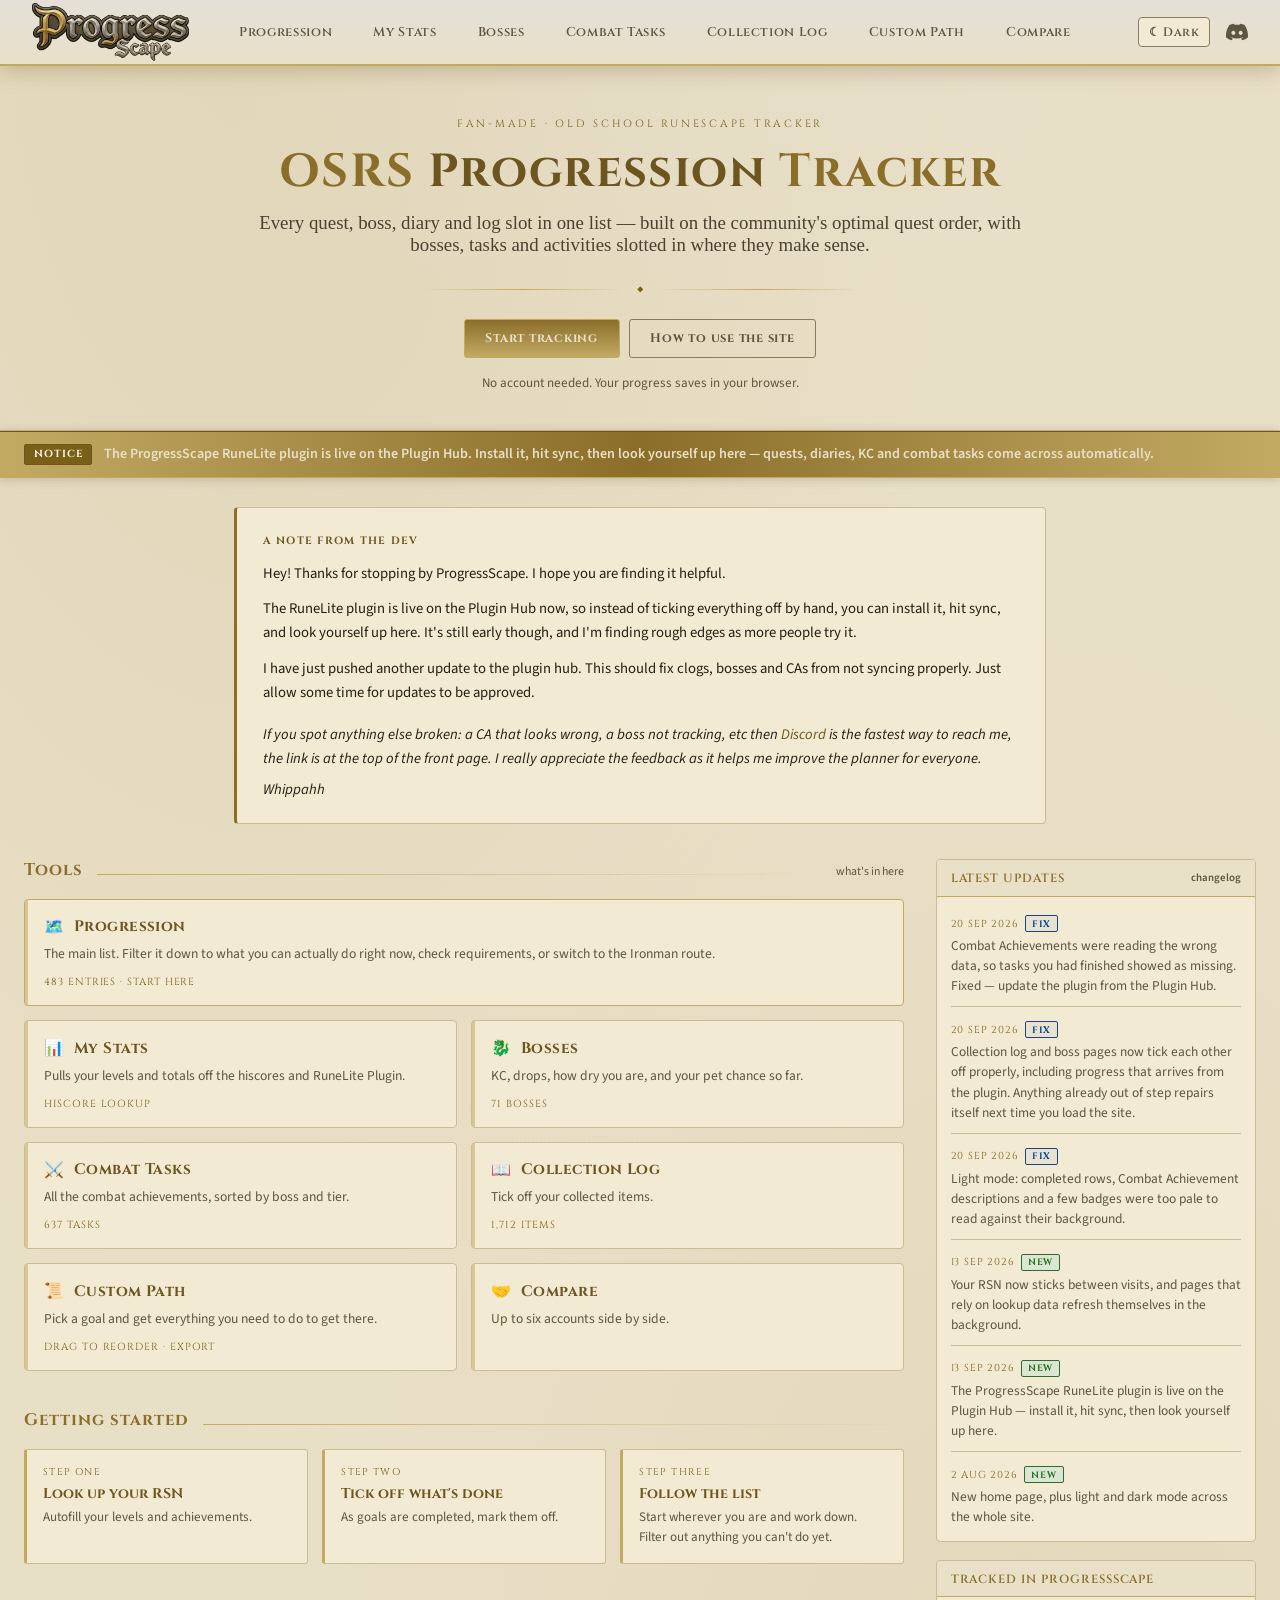
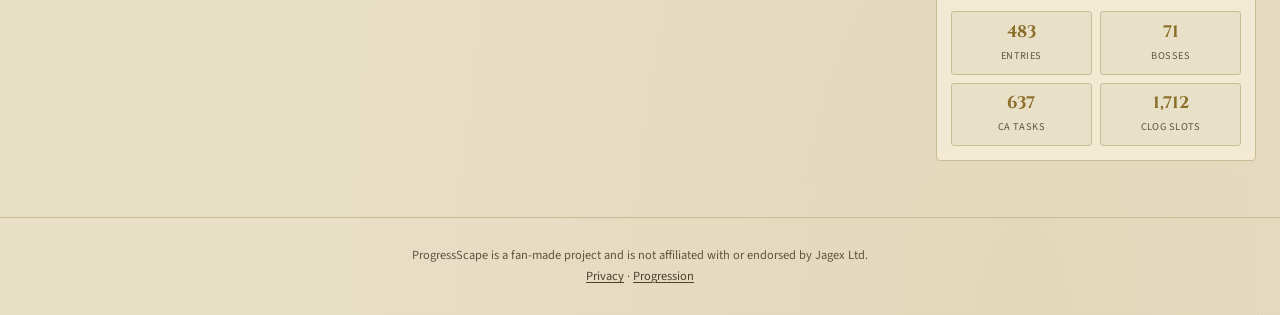
==== commit c741039c: "Major Update (Plugin fixes)" ====
--- a/index.html
+++ b/index.html
@@ -77,6 +77,16 @@
   color:var(--text-muted); transition:color .15s, transform .15s; }
 .header-discord-link:hover { color:#5865f2; transform:scale(1.08); }
 
+.lp-devnote-wrap { max-width:860px; margin:1.8rem auto 0; padding:0 1.5rem; }
+.lp-devnote { background:var(--stone-mid); border:1px solid var(--stone-light);
+  border-left:3px solid var(--gold); border-radius:4px; padding:1.3rem 1.6rem; }
+.lp-devnote-eyebrow { font-family:'Cinzel',serif; font-size:.66rem; font-weight:700;
+  letter-spacing:.12em; text-transform:uppercase; color:var(--gold-light); }
+.lp-devnote p { font-size:.92rem; line-height:1.65; color:var(--text-light); margin:.7rem 0 0; }
+.lp-devnote-sign { color:var(--text-muted); font-size:.85rem; font-style:italic; margin-top:1.1rem !important; }
+.lp-devnote-sign a { color:var(--gold-light); text-decoration:none; }
+.lp-devnote-sign a:hover { text-decoration:underline; }
+
 .lp-wrap { max-width:1320px; margin:0 auto; padding:2.2rem 1.5rem 3.5rem;
   display:grid; grid-template-columns:1fr 320px; gap:2rem; align-items:start; }
 .lp-sechead { display:flex; align-items:baseline; gap:.85rem; margin-bottom:1.1rem; }
@@ -170,6 +180,41 @@
   .lp-hero{padding:2.2rem 1rem 1.8rem}
 }
 </style>
+<!-- Google Analytics -->
+<script async src="https://www.googletagmanager.com/gtag/js?id=G-8YXGC1W0GW"></script>
+<script>
+  window.dataLayer = window.dataLayer || [];
+  function gtag(){dataLayer.push(arguments);}
+  gtag('js', new Date());
+  gtag('config', 'G-8YXGC1W0GW');
+</script>
+<script type="application/ld+json">
+{
+  "@context": "https://schema.org",
+  "@graph": [
+    {
+      "@type": "WebSite",
+      "@id": "https://progressscape.net/#website",
+      "url": "https://progressscape.net/",
+      "name": "ProgressScape",
+      "description": "Free Old School RuneScape progression tracker covering quests, bosses, achievement diaries, combat achievements and the collection log.",
+      "inLanguage": "en-GB"
+    },
+    {
+      "@type": "WebApplication",
+      "@id": "https://progressscape.net/#app",
+      "name": "ProgressScape",
+      "url": "https://progressscape.net/",
+      "applicationCategory": "GameApplication",
+      "operatingSystem": "Any",
+      "browserRequirements": "Requires JavaScript",
+      "description": "Track an Old School RuneScape account through quests, bosses, diaries, combat achievements and the collection log, ordered by the community's optimal quest order.",
+      "offers": { "@type": "Offer", "price": "0", "priceCurrency": "GBP" },
+      "isAccessibleForFree": true
+    }
+  ]
+}
+</script>
 </head>
 <body>
 
@@ -195,9 +240,9 @@
 
 <section class="lp-hero">
   <div class="lp-hero-inner">
-    <div class="lp-eyebrow">Fan-made · Old School RuneScape</div>
-    <h1>What should I <em>do next?</em></h1>
-    <p class="lp-tag">Every quest, boss, diary and log slot in one list, roughly in the order you'd actually do them.</p>
+    <div class="lp-eyebrow">Fan-made · Old School RuneScape Tracker</div>
+    <h1>OSRS <em>Progression</em> Tracker</h1>
+    <p class="lp-tag">Every quest, boss, diary and log slot in one list — built on the community's optimal quest order, with bosses, tasks and activities slotted in where they make sense.</p>
     <div class="lp-rule"><i></i><b>◆</b><i></i></div>
     <div class="lp-cta">
       <a class="lp-btn" href="progression.html">Start tracking</a>
@@ -211,6 +256,17 @@
   <div class="lp-notice-inner">
     <span class="lp-notice-tag">Notice</span>
     <span>The ProgressScape RuneLite plugin is live on the Plugin Hub. Install it, hit sync, then look yourself up here — quests, diaries, KC and combat tasks come across automatically.</span>
+  </div>
+</div>
+
+<div class="lp-devnote-wrap">
+  <div class="lp-devnote">
+    <span class="lp-devnote-eyebrow">A note from the dev</span>
+    <p>Hey! Thanks for stopping by ProgressScape. I hope you are finding it helpful.</p>
+    <p>The RuneLite plugin is live on the Plugin Hub now, so instead of ticking everything off by hand, you can install it, hit sync, and look yourself up here. It's still early though, and I'm finding rough edges as more people try it.</p>
+    <p>I have just pushed another update to the plugin hub. This should fix clogs, bosses and CAs from not syncing properly. Just allow some time for updates to be approved.</p>
+    <p class="lp-devnote-sign">If you spot anything else broken: a CA that looks wrong, a boss not tracking, etc then <a href="https://discord.gg/P4Gnn9jmGe" target="_blank" rel="noopener noreferrer">Discord</a> is the fastest way to reach me, the link is at the top of the front page. I really appreciate the feedback as it helps me improve the planner for everyone.</p>
+      <p class="lp-devnote-sign" style="margin-top:.4rem !important">Whippahh</p>
   </div>
 </div>
 
@@ -225,7 +281,7 @@
       </a>
       <a class="lp-tile" href="stats.html">
         <div class="lp-tile-top"><span>📊</span><h3>My Stats</h3></div>
-        <p>Pulls your levels and totals off the hiscores so you don't have to type them in.</p>
+        <p>Pulls your levels and totals off the hiscores and RuneLite Plugin.</p>
         <div class="lp-tile-meta">Hiscore lookup</div>
       </a>
       <a class="lp-tile" href="bosses.html">
@@ -240,7 +296,7 @@
       </a>
       <a class="lp-tile" href="clog.html">
         <div class="lp-tile-top"><span>📖</span><h3>Collection Log</h3></div>
-        <p>Tick off log slots. Drops sync with the boss page both ways.</p>
+        <p>Tick off your collected items.</p>
         <div class="lp-tile-meta"><span id="st-clog">1,712</span> items</div>
       </a>
       <a class="lp-tile" href="planner.html">
@@ -250,18 +306,17 @@
       </a>
       <a class="lp-tile" href="compare.html">
         <div class="lp-tile-top"><span>🤝</span><h3>Compare</h3></div>
-        <p>Two accounts side by side. Settle it.</p>
-        <div class="lp-tile-meta">Two RSNs</div>
+        <p>Up to six accounts side by side.</p>
       </a>
     </div>
 
     <section style="margin-top:2.4rem">
-      <div class="lp-sechead"><h2>Getting started</h2><i></i><small>takes a minute</small></div>
+      <div class="lp-sechead"><h2>Getting started</h2><i></i></div>
       <div class="lp-steps">
         <div class="lp-step"><div class="lp-step-n">Step one</div><h4>Look up your RSN</h4>
-          <p>Type it in once and your levels and KC fill themselves in.</p></div>
+          <p>Autofill your levels and achievements.</p></div>
         <div class="lp-step"><div class="lp-step-n">Step two</div><h4>Tick off what's done</h4>
-          <p>The hiscores can't see quests, diaries or drops, so those are on you. It saves as you go.</p></div>
+          <p>As goals are completed, mark them off.</p></div>
         <div class="lp-step"><div class="lp-step-n">Step three</div><h4>Follow the list</h4>
           <p>Start wherever you are and work down. Filter out anything you can't do yet.</p></div>
       </div>
@@ -338,9 +393,12 @@
 
 /* Changelog — edit this array by hand. */
 var LP_CHANGELOG = [
-  { date:'2 Aug 2026',  type:'new',  text:'New home page, plus light and dark mode across the whole site.' },
-  { date:'2 Aug 2026',  type:'fix',  text:'Ironman mode was saving progress against the wrong entries. Now fixed — some ticks may need redoing.' },
-  { date:'2 Aug 2026',  type:'data', text:'Eight bosses that were missing from the Ironman route have been restored.' }
+  { date:'20 Sep 2026', type:'fix',  text:'Combat Achievements were reading the wrong data, so tasks you had finished showed as missing. Fixed — update the plugin from the Plugin Hub.' },
+  { date:'20 Sep 2026', type:'fix',  text:'Collection log and boss pages now tick each other off properly, including progress that arrives from the plugin. Anything already out of step repairs itself next time you load the site.' },
+  { date:'20 Sep 2026', type:'fix',  text:'Light mode: completed rows, Combat Achievement descriptions and a few badges were too pale to read against their background.' },
+  { date:'13 Sep 2026', type:'new',  text:'Your RSN now sticks between visits, and pages that rely on lookup data refresh themselves in the background.' },
+  { date:'13 Sep 2026', type:'new',  text:'The ProgressScape RuneLite plugin is live on the Plugin Hub — install it, hit sync, then look yourself up here.' },
+  { date:'2 Aug 2026',  type:'new',  text:'New home page, plus light and dark mode across the whole site.' }
 ];
 document.getElementById('lp-changelog').innerHTML = LP_CHANGELOG.map(function(c){
   return '<div class="lp-log"><span class="lp-log-date">' + c.date + '</span>' +
@@ -364,7 +422,29 @@
   document.getElementById('lp-fa-'+i).classList.toggle('open');
   document.getElementById('lp-fi-'+i).classList.toggle('open');
 }
-function lpOpenHelp(){ document.getElementById('lp-help').classList.add('open'); }
+function lpOpenHelp(){ document.getElementById('lp-help').classList.add('open'); psTrack('help_opened'); }
+
+/* Which tool people actually pick from the front page, plus outbound
+   clicks. Delegated so new tiles are covered automatically. */
+document.addEventListener('click', function (e) {
+  var tile = e.target.closest && e.target.closest('.lp-tile');
+  if (tile) {
+    var h = tile.querySelector('h3');
+    psTrack('tool_tile_click', { tool: h ? h.textContent.trim() : (tile.getAttribute('href') || 'unknown') });
+    return;
+  }
+  var link = e.target.closest && e.target.closest('a[href^="http"]');
+  if (link) {
+    var href = link.getAttribute('href') || '';
+    psTrack('outbound_click', {
+      destination: href.indexOf('discord') > -1 ? 'discord'
+                 : href.indexOf('runelite') > -1 ? 'runelite'
+                 : 'other'
+    });
+  }
+  var cta = e.target.closest && e.target.closest('.lp-btn');
+  if (cta) psTrack('hero_cta_click', { label: cta.textContent.trim() });
+});
 function lpCloseHelp(){ document.getElementById('lp-help').classList.remove('open'); }
 document.addEventListener('keydown', function(e){ if(e.key==='Escape') lpCloseHelp(); });
 </script>
--- a/shared.css
+++ b/shared.css
@@ -388,7 +388,7 @@
   --tint-9:          rgba(232,207,207,0.75);
   --tint-10:         rgba(230,224,209,0.61);
   --tint-11:         rgba(230,224,209,0.8);
-  --tint-12:         #e6e0d1;
+  --tint-12:         #755c0f;  /* was #e6e0d1 — invisible on light bg */
   --tint-13:         rgba(211,228,211,0.85);
   --tint-14:         rgba(211,228,211,0.95);
   --tint-15:         rgba(211,228,211,0.95);
@@ -416,10 +416,10 @@
   --tint-37:         rgba(223,221,215,0.7);
   --tint-38:         rgba(223,221,215,0.8);
   --tint-39:         rgba(223,221,215,0.9);
-  --tint-40:         #dfddd7;
-  --tint-41:         #d2e4d2;
-  --tint-42:         #d2e4d2;
-  --tint-43:         #d2e4d2;
+  --tint-40:         #6b6050;  /* was #dfddd7 — invisible on light bg */
+  --tint-41:         #336d33;  /* was #d2e4d2 — invisible on light bg */
+  --tint-42:         #2d682d;  /* was #d2e4d2 — invisible on light bg */
+  --tint-43:         #2f6b2f;  /* was #d2e4d2 — invisible on light bg */
   --tint-44:         rgba(216,209,230,0.85);
   --tint-45:         rgba(216,209,230,0.95);
   --tint-46:         rgba(228,222,211,0.67);
@@ -492,7 +492,7 @@
   --tint-113:        rgba(213,226,213,0.73);
   --tint-114:        rgba(213,226,213,0.9);
   --tint-115:        rgba(213,226,213,0.95);
-  --tint-116:        #d5e2d5;
+  --tint-116:        #2d682d;  /* was #d5e2d5 — invisible on light bg */
 }
 
 
@@ -4503,157 +4503,6 @@
     .ca-overview-cols { grid-template-columns: 1fr; }
     .ca-tier-grid { grid-template-columns: 1fr 1fr; }
   }
-
-/* ===== SPLASH / WELCOME MODAL (merged from inline style block) ===== */
-    #splash-modal * { box-sizing: border-box; margin: 0; padding: 0; }
-    #splash-modal {
-      width: 100%; max-width: 680px;
-      background: var(--surface-5);
-      border: 1px solid var(--surface-1);
-      border-radius: 4px;
-      overflow: hidden;
-      position: relative;
-      box-shadow: 0 0 0 1px var(--surface-24), 0 40px 100px var(--shade-12), inset 0 1px 0 var(--tint-86);
-    }
-    #splash-modal .sp-header {
-      padding: 28px 32px 20px;
-      text-align: center;
-      background: linear-gradient(180deg, var(--surface-20) 0%, var(--surface-17) 60%, var(--surface-5) 100%);
-      border-bottom: 1px solid var(--surface-3);
-    }
-    .sp-divrow { display:flex;align-items:center;justify-content:center;gap:12px;margin-bottom:12px; }
-    .sp-divline { flex:1;height:1px;background:linear-gradient(90deg,transparent,var(--surface-1),transparent);max-width:100px; }
-    .sp-gem { width:8px;height:8px;background:var(--amber-1);transform:rotate(45deg);box-shadow:0 0 8px var(--tint-28); }
-    .sp-sub { font-family:'Source Sans 3',sans-serif;font-style:italic;font-size:15px;color:var(--amber-8);letter-spacing:0.5px;margin-top:4px; }
-
-    /* TABS */
-    .sp-tabs {
-      display:flex;
-      background:var(--surface-7);
-      border-bottom:2px solid var(--surface-3);
-    }
-    .sp-tab {
-      flex:1;padding:12px 8px;text-align:center;
-      font-family:'Cinzel',serif;font-size:11px;font-weight:600;
-      color:var(--amber-11);cursor:pointer;
-      letter-spacing:1.5px;text-transform:uppercase;
-      border:none;background:none;
-      border-bottom:2px solid transparent;
-      margin-bottom:-2px;
-      transition:all 0.2s;
-    }
-    .sp-tab:hover:not(.sp-active) { color:var(--amber-13);background:var(--tint-84); }
-    .sp-tab.sp-active {
-      color:var(--amber-5);
-      border-bottom:2px solid var(--amber-1);
-      background:linear-gradient(180deg,var(--tint-85) 0%,transparent 100%);
-    }
-
-    /* PANELS */
-    .sp-panel { display:none;padding:28px 32px 24px;min-height:260px; }
-    .sp-panel.sp-active { display:block; }
-
-    /* OVERVIEW GRID */
-    .sp-feat-grid { display:grid;grid-template-columns:1fr 1fr;gap:12px;margin-bottom:0; }
-    .sp-feat-card {
-      background:var(--surface-6);border:1px solid var(--surface-3);border-radius:3px;
-      padding:18px 16px;position:relative;overflow:hidden;
-      transition:border-color 0.2s,background 0.2s;
-    }
-    .sp-feat-card::before {
-      content:'';position:absolute;top:0;left:0;right:0;height:2px;
-      background:linear-gradient(90deg,transparent,var(--sp-accent,var(--amber-1)),transparent);
-    }
-    .sp-feat-card:nth-child(1){--sp-accent:var(--amber-1)}
-    .sp-feat-card:nth-child(2){--sp-accent:var(--success-1)}
-    .sp-feat-card:nth-child(3){--sp-accent:var(--info-1)}
-    .sp-feat-card:nth-child(4){--sp-accent:var(--amber-15)}
-    .sp-feat-card:hover { border-color:var(--surface-1);background:var(--surface-22); }
-    .sp-feat-icon { font-size:22px;margin-bottom:10px;display:block; }
-    .sp-feat-title {
-      font-family:'Cinzel',serif;font-size:11px;font-weight:700;
-      color:var(--amber-1);letter-spacing:1.5px;text-transform:uppercase;margin-bottom:8px;
-    }
-    .sp-feat-desc { font-family:'Source Sans 3',sans-serif;font-size:13.5px;color:var(--amber-6);line-height:1.6; }
-
-    /* GETTING STARTED */
-    .sp-step-list { list-style:none;display:flex;flex-direction:column;gap:18px; }
-    .sp-step-item { display:flex;gap:16px;align-items:flex-start; }
-    .sp-step-num {
-      width:32px;height:32px;min-width:32px;
-      background:linear-gradient(135deg,var(--surface-10),var(--surface-6));
-      border:1px solid var(--surface-1);border-radius:3px;
-      display:flex;align-items:center;justify-content:center;
-      font-family:'Cinzel',serif;font-size:12px;color:var(--amber-1);font-weight:700;
-      flex-shrink:0;
-    }
-    .sp-step-title {
-      font-family:'Cinzel',serif;font-size:12px;font-weight:700;
-      color:var(--amber-5);letter-spacing:1px;text-transform:uppercase;margin-bottom:5px;
-    }
-    .sp-step-detail { font-family:'Source Sans 3',sans-serif;font-size:13.5px;color:var(--amber-6);line-height:1.6; }
-
-    /* PILLS */
-    .sp-pill {
-      display:inline-block;background:var(--surface-23);border:1px solid var(--surface-1);
-      border-radius:2px;padding:1px 8px;
-      font-family:'Cinzel',serif;font-size:10px;color:var(--amber-1);
-      letter-spacing:0.5px;vertical-align:middle;
-    }
-    .sp-pill-green { border-color:var(--success-6);color:var(--success-1);background:var(--surface-15); }
-
-    /* FEATURES / TIPS */
-    .sp-tip-list { display:flex;flex-direction:column;gap:12px; }
-    .sp-tip-item {
-      display:flex;gap:14px;padding:14px 16px;
-      background:var(--surface-6);border:1px solid var(--surface-3);border-radius:3px;
-      transition:border-color 0.15s;
-    }
-    .sp-tip-item:hover { border-color:var(--surface-1); }
-    .sp-tip-dot { width:7px;min-width:7px;height:7px;background:var(--amber-1);transform:rotate(45deg);margin-top:6px;flex-shrink:0; }
-    .sp-tip-head {
-      font-family:'Cinzel',serif;font-size:11px;font-weight:700;
-      color:var(--amber-5);letter-spacing:1px;text-transform:uppercase;margin-bottom:5px;
-    }
-    .sp-tip-text { font-family:'Source Sans 3',sans-serif;font-size:13.5px;color:var(--amber-6);line-height:1.6; }
-
-    /* FOOTER */
-    .sp-footer {
-      border-top:1px solid var(--surface-3);padding:16px 32px;
-      display:flex;justify-content:space-between;align-items:center;
-      background:var(--surface-7);
-    }
-    .sp-dots { display:flex;gap:10px;align-items:center; }
-    .sp-dot {
-      width:8px;height:8px;border-radius:1px;
-      background:var(--surface-10);transform:rotate(45deg);
-      cursor:pointer;transition:all 0.2s;border:1px solid var(--surface-3);
-    }
-    .sp-dot.sp-active { background:var(--amber-1);border-color:var(--amber-1);box-shadow:0 0 8px var(--tint-28); }
-    .sp-dot:hover:not(.sp-active) { background:var(--surface-27);border-color:var(--surface-1); }
-    .sp-skip {
-      font-family:'Cinzel',serif;font-size:11px;letter-spacing:0.5px;
-      color:var(--surface-28);cursor:pointer;background:none;border:none;
-      transition:color 0.15s;text-transform:uppercase;
-    }
-    .sp-skip:hover { color:var(--amber-8); }
-    .sp-next {
-      font-family:'Cinzel',serif;font-size:12px;letter-spacing:2px;text-transform:uppercase;
-      color:var(--surface-5);background:linear-gradient(135deg,var(--amber-18),var(--amber-1),var(--amber-14));
-      border:none;padding:12px 32px;cursor:pointer;border-radius:2px;
-      transition:opacity 0.15s,transform 0.1s;
-      box-shadow:0 2px 16px var(--tint-87),inset 0 1px 0 var(--sheen-6);
-      font-weight:700;
-    }
-    .sp-next:hover { opacity:0.9;transform:translateY(-1px);box-shadow:0 4px 20px var(--tint-88); }
-    .sp-next:active { transform:translateY(0); }
-
-    @media(max-width:520px){
-      .sp-feat-grid { grid-template-columns:1fr; }
-      .sp-panel { padding:20px 18px 18px; }
-      #splash-modal .sp-header { padding:20px 18px 16px; }
-      .sp-footer { padding:14px 18px; }
-    }
 
   /* ===== COLLECTION LOG PAGE ===== */
   .clog-page { display:flex; flex-direction:column; height:calc(100vh - 64px); overflow:hidden; }
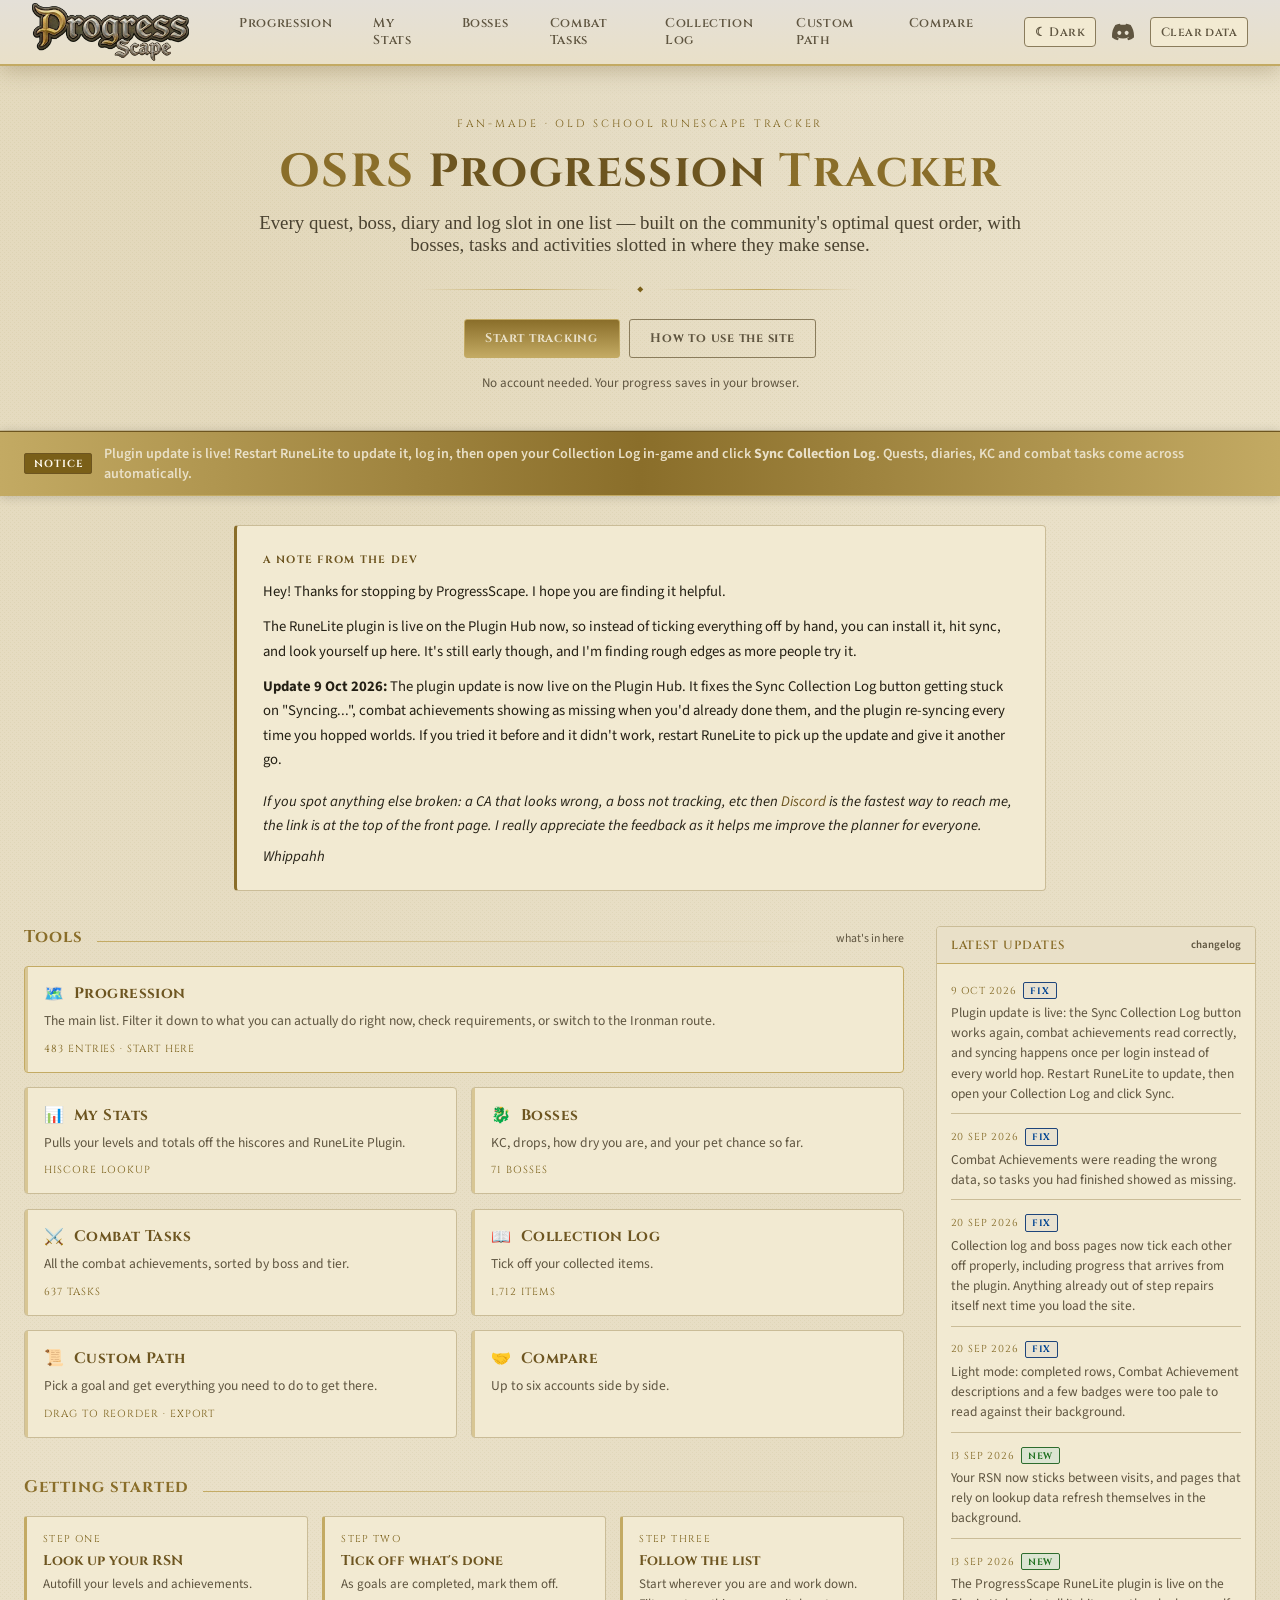
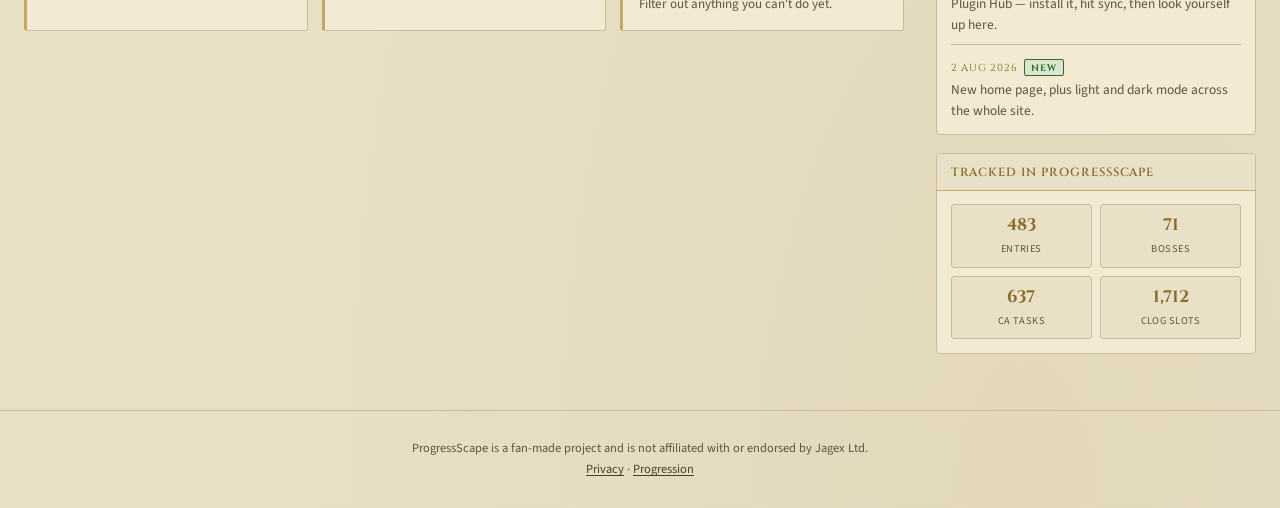
==== commit 1d42863c: "Add files via upload" ====
--- a/index.html
+++ b/index.html
@@ -255,7 +255,7 @@
 <div class="lp-notice">
   <div class="lp-notice-inner">
     <span class="lp-notice-tag">Notice</span>
-    <span>The ProgressScape RuneLite plugin is live on the Plugin Hub. Install it, hit sync, then look yourself up here — quests, diaries, KC and combat tasks come across automatically.</span>
+    <span>Plugin update is live! Restart RuneLite to update it, log in, then open your Collection Log in-game and click <b>Sync Collection Log</b>. Quests, diaries, KC and combat tasks come across automatically.</span>
   </div>
 </div>
 
@@ -264,7 +264,7 @@
     <span class="lp-devnote-eyebrow">A note from the dev</span>
     <p>Hey! Thanks for stopping by ProgressScape. I hope you are finding it helpful.</p>
     <p>The RuneLite plugin is live on the Plugin Hub now, so instead of ticking everything off by hand, you can install it, hit sync, and look yourself up here. It's still early though, and I'm finding rough edges as more people try it.</p>
-    <p>I have just pushed another update to the plugin hub. This should fix clogs, bosses and CAs from not syncing properly. Just allow some time for updates to be approved.</p>
+    <p><b>Update 9 Oct 2026:</b> The plugin update is now live on the Plugin Hub. It fixes the Sync Collection Log button getting stuck on "Syncing...", combat achievements showing as missing when you'd already done them, and the plugin re-syncing every time you hopped worlds. If you tried it before and it didn't work, restart RuneLite to pick up the update and give it another go.</p>
     <p class="lp-devnote-sign">If you spot anything else broken: a CA that looks wrong, a boss not tracking, etc then <a href="https://discord.gg/P4Gnn9jmGe" target="_blank" rel="noopener noreferrer">Discord</a> is the fastest way to reach me, the link is at the top of the front page. I really appreciate the feedback as it helps me improve the planner for everyone.</p>
       <p class="lp-devnote-sign" style="margin-top:.4rem !important">Whippahh</p>
   </div>
@@ -393,7 +393,8 @@
 
 /* Changelog — edit this array by hand. */
 var LP_CHANGELOG = [
-  { date:'20 Sep 2026', type:'fix',  text:'Combat Achievements were reading the wrong data, so tasks you had finished showed as missing. Fixed — update the plugin from the Plugin Hub.' },
+  { date:'9 Oct 2026',  type:'fix',  text:'Plugin update is live: the Sync Collection Log button works again, combat achievements read correctly, and syncing happens once per login instead of every world hop. Restart RuneLite to update, then open your Collection Log and click Sync.' },
+  { date:'20 Sep 2026', type:'fix',  text:'Combat Achievements were reading the wrong data, so tasks you had finished showed as missing.' },
   { date:'20 Sep 2026', type:'fix',  text:'Collection log and boss pages now tick each other off properly, including progress that arrives from the plugin. Anything already out of step repairs itself next time you load the site.' },
   { date:'20 Sep 2026', type:'fix',  text:'Light mode: completed rows, Combat Achievement descriptions and a few badges were too pale to read against their background.' },
   { date:'13 Sep 2026', type:'new',  text:'Your RSN now sticks between visits, and pages that rely on lookup data refresh themselves in the background.' },
--- a/shared.css
+++ b/shared.css
@@ -4718,6 +4718,19 @@
 }
 .theme-toggle-btn:hover { border-color: var(--gold); color: var(--gold); }
 
+/* Sits beside the theme toggle in .header-right, injected by shared.js.
+   Muted by default and only turns red on hover — it wipes everything, so
+   it should be findable without inviting an accidental click. */
+.ps-clear-btn {
+  background: var(--stone-mid); border: 1px solid var(--stone-lighter);
+  border-radius: 4px; color: var(--text-muted); font-family: 'Cinzel', serif;
+  font-size: 0.75rem; font-weight: 600; padding: 0.35rem 0.6rem; cursor: pointer;
+  display: flex; align-items: center; gap: 0.35rem; transition: all 0.15s;
+  letter-spacing: 0.04em; white-space: nowrap;
+}
+.ps-clear-btn:hover { border-color: var(--danger-2, #c0504d); color: var(--danger-2, #c0504d); }
+@media (max-width: 640px) { .ps-clear-btn { font-size: 0.68rem; padding: 0.3rem 0.45rem; } }
+
 /* ===== TOKENS FOR COLOURS EMITTED BY shared.js =====================
    These were hardcoded hex values inside JS template strings, so no
    CSS rule could reach them and they stayed light-on-dark in light
